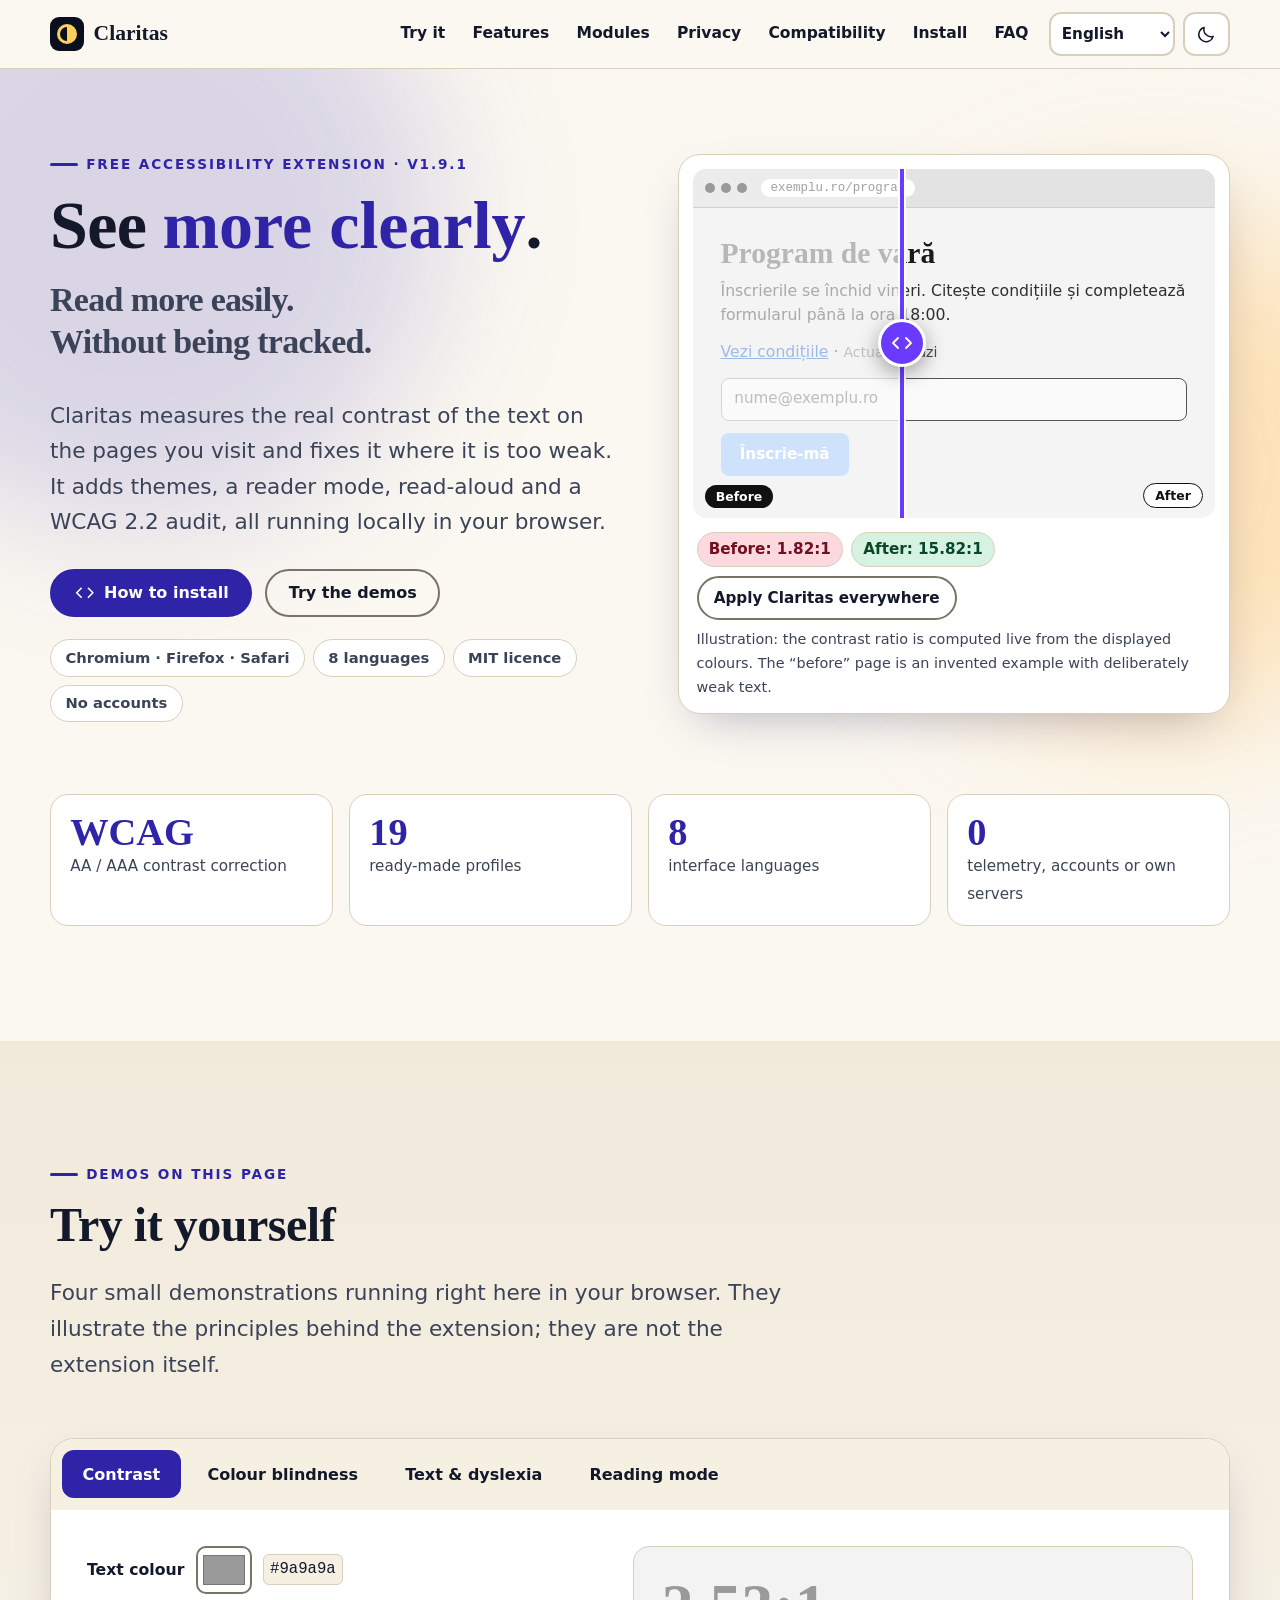
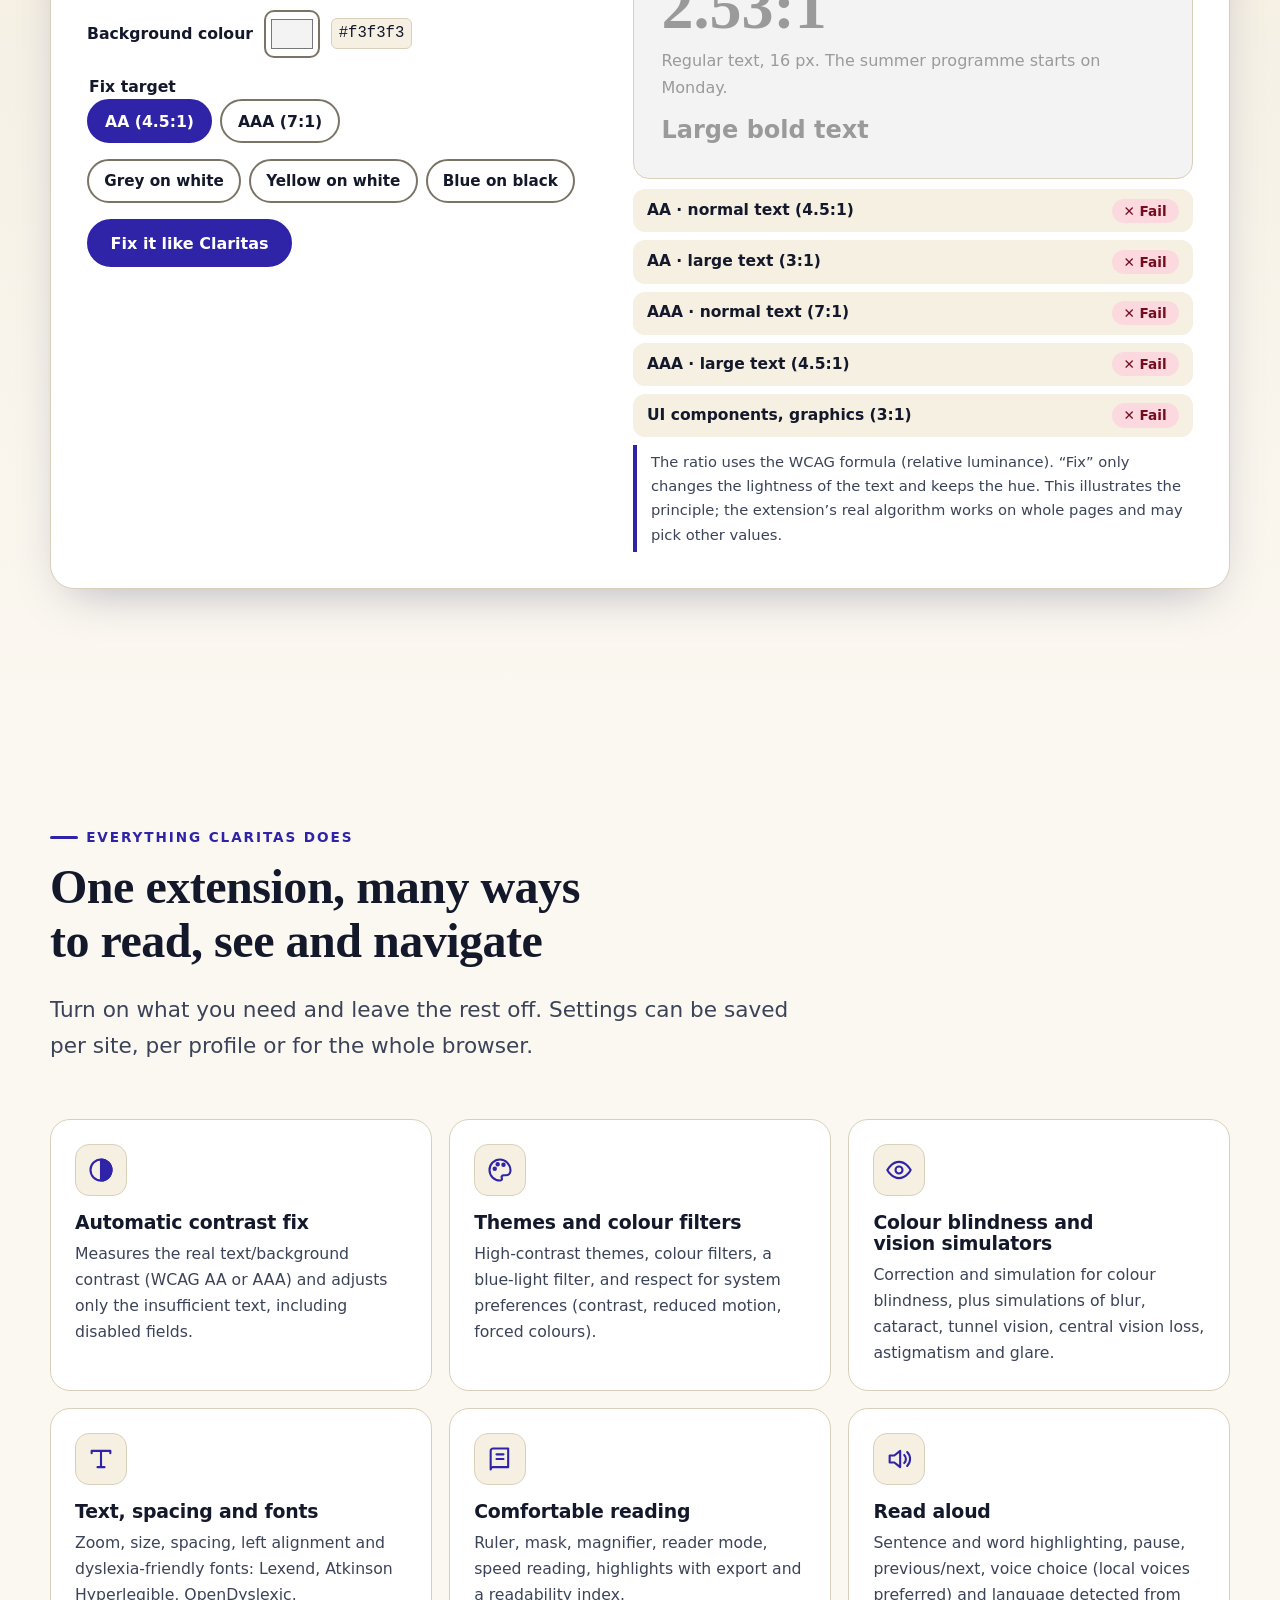
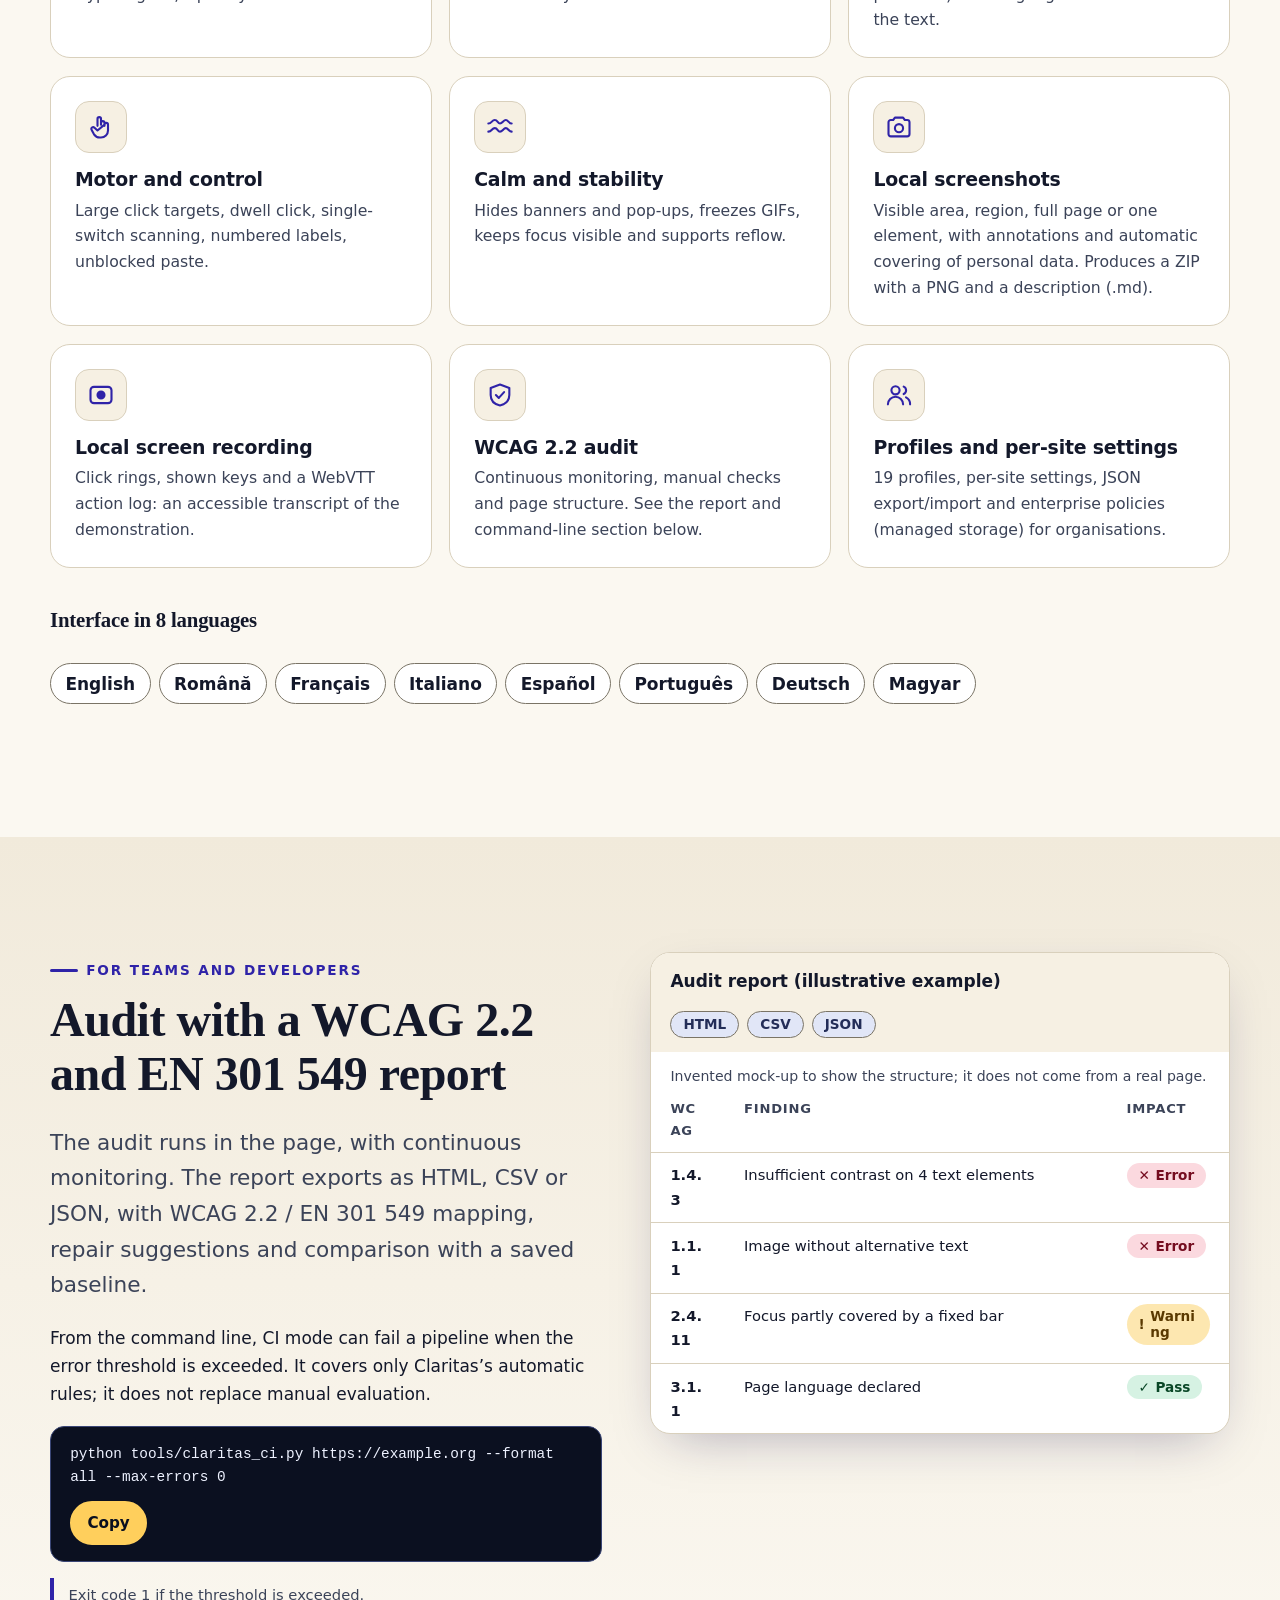
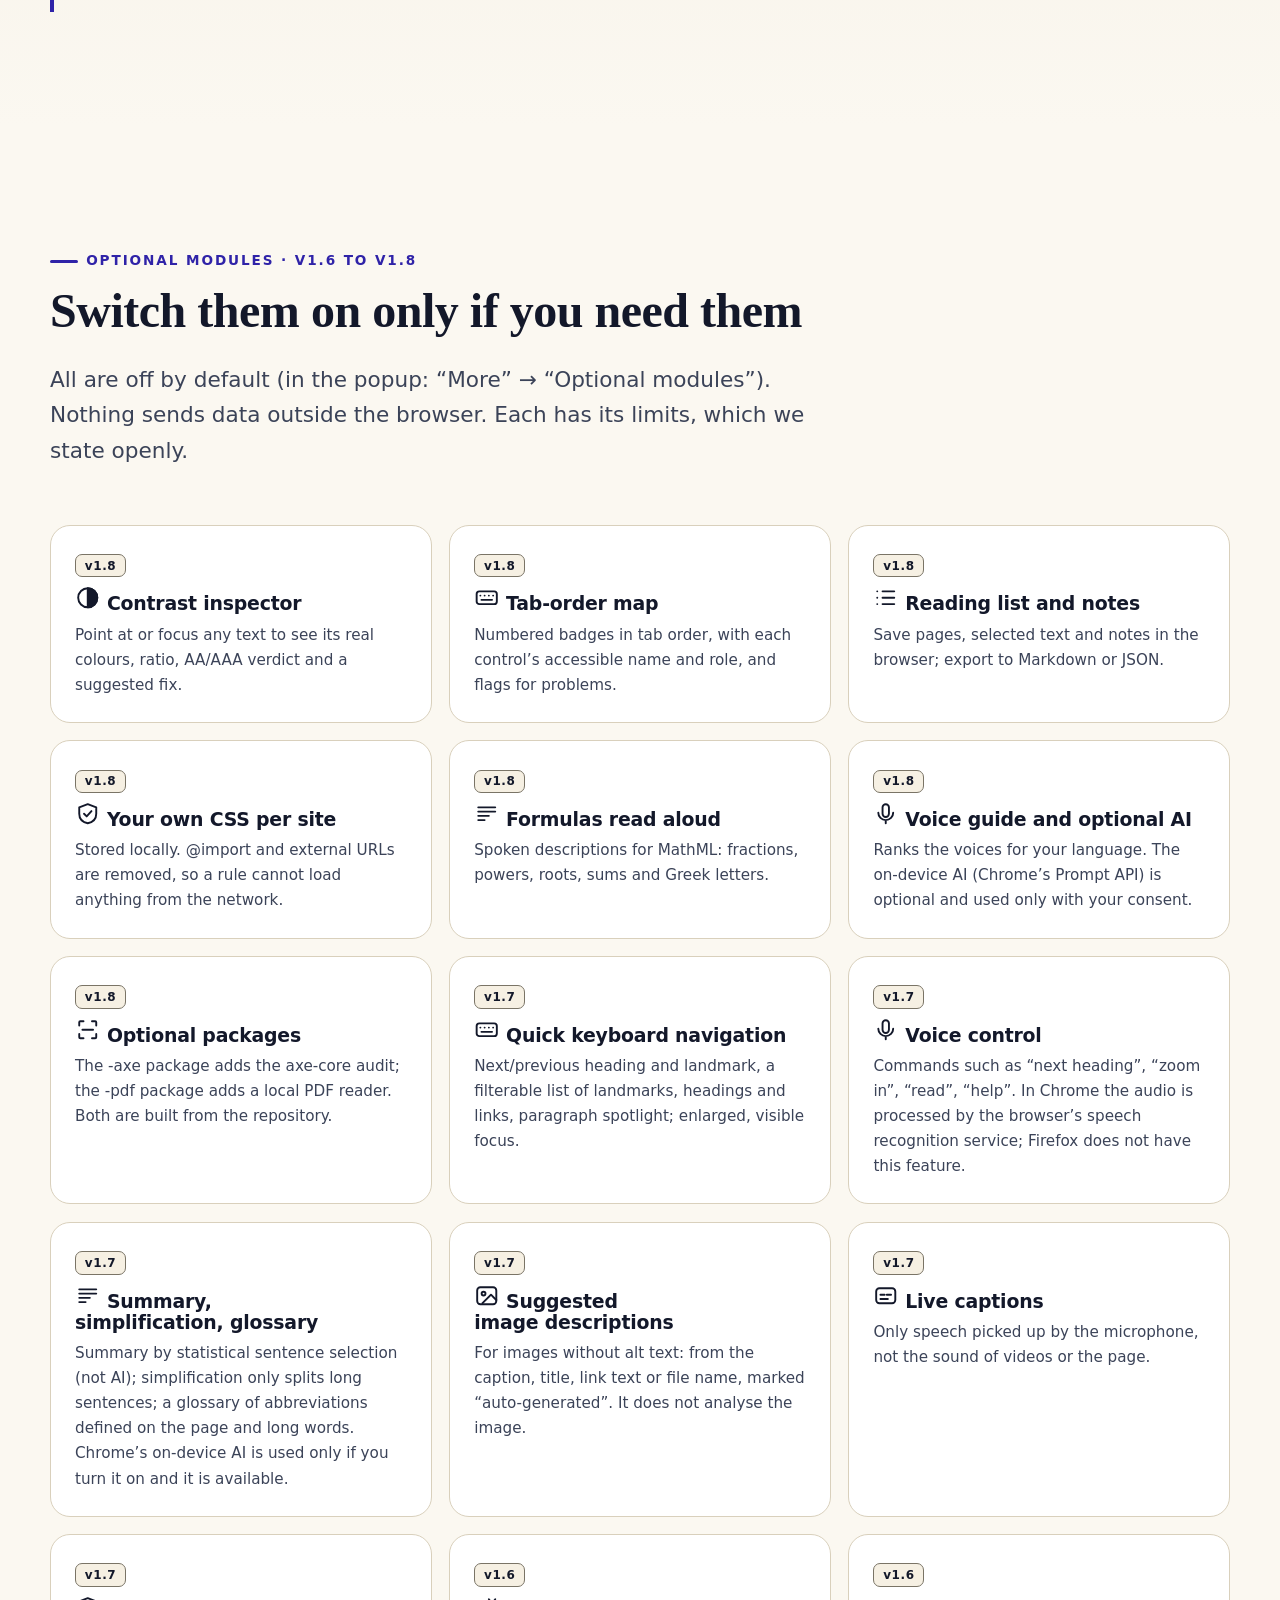
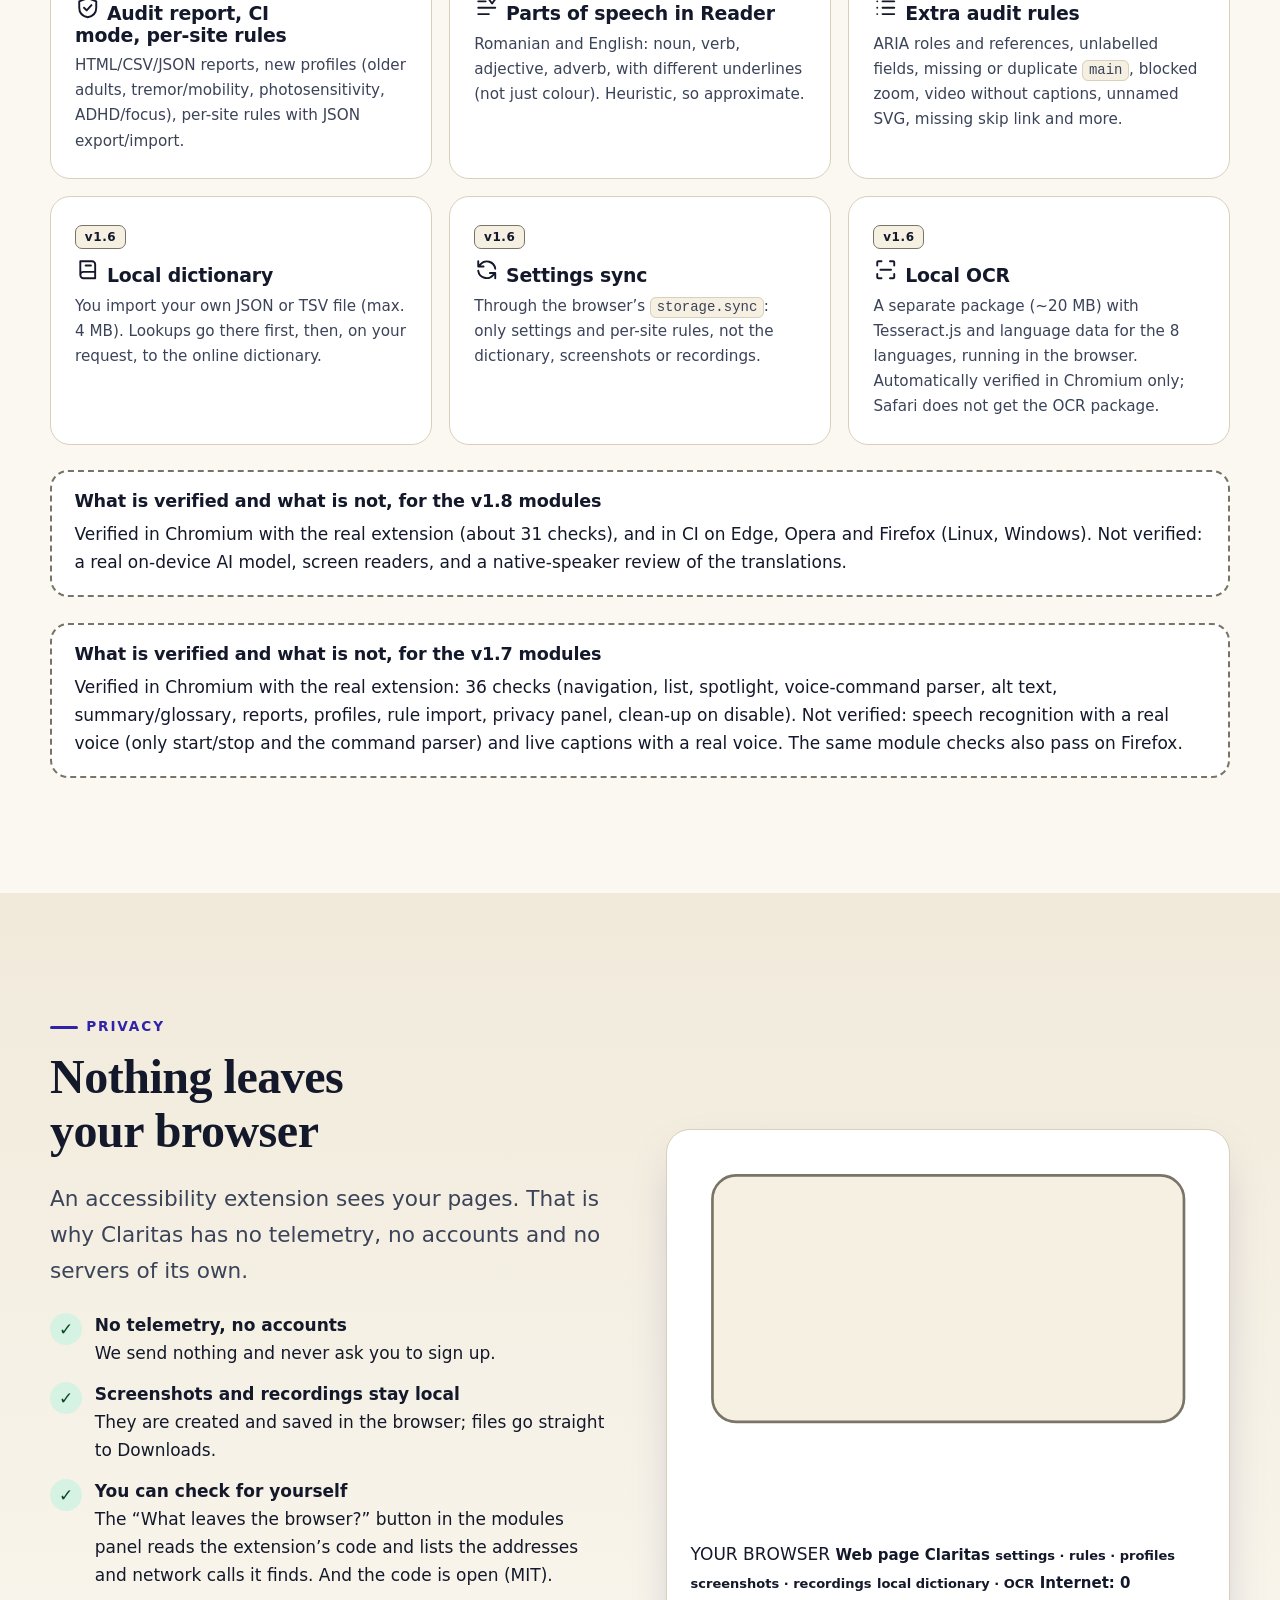
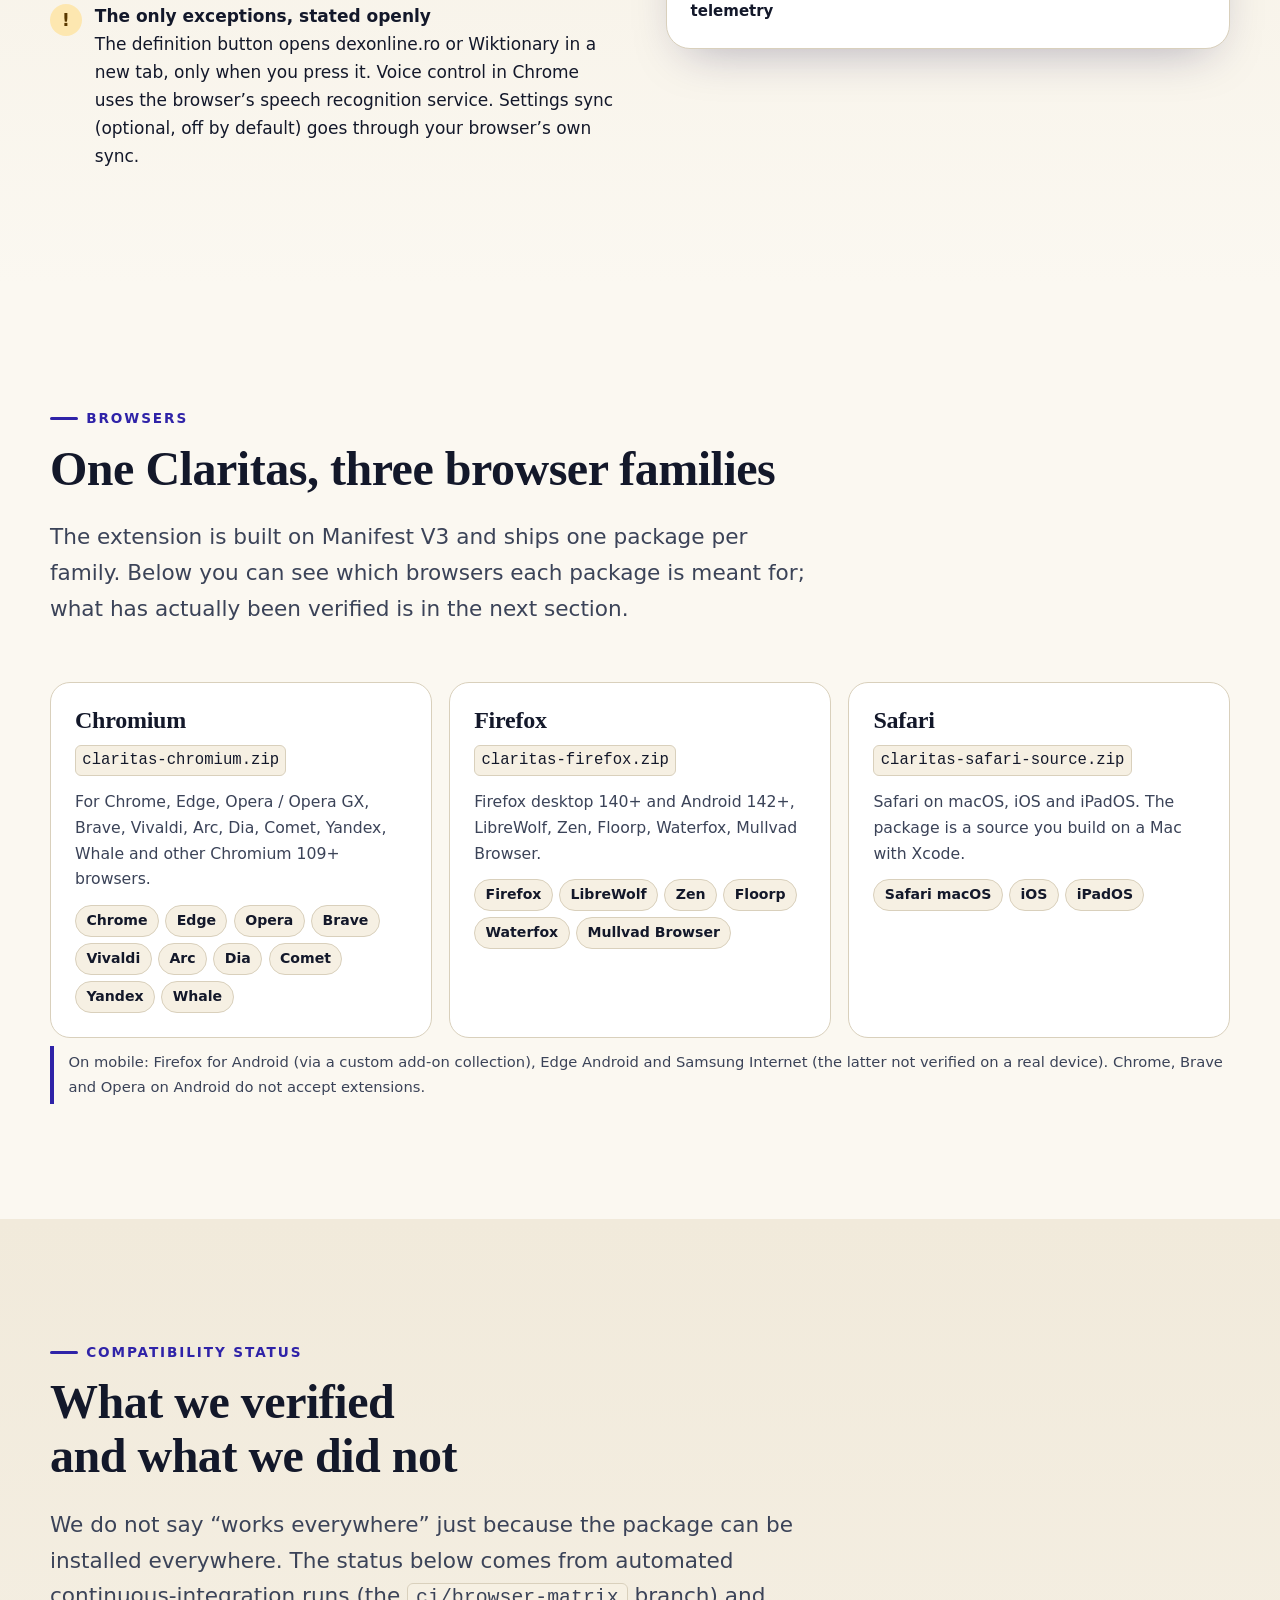
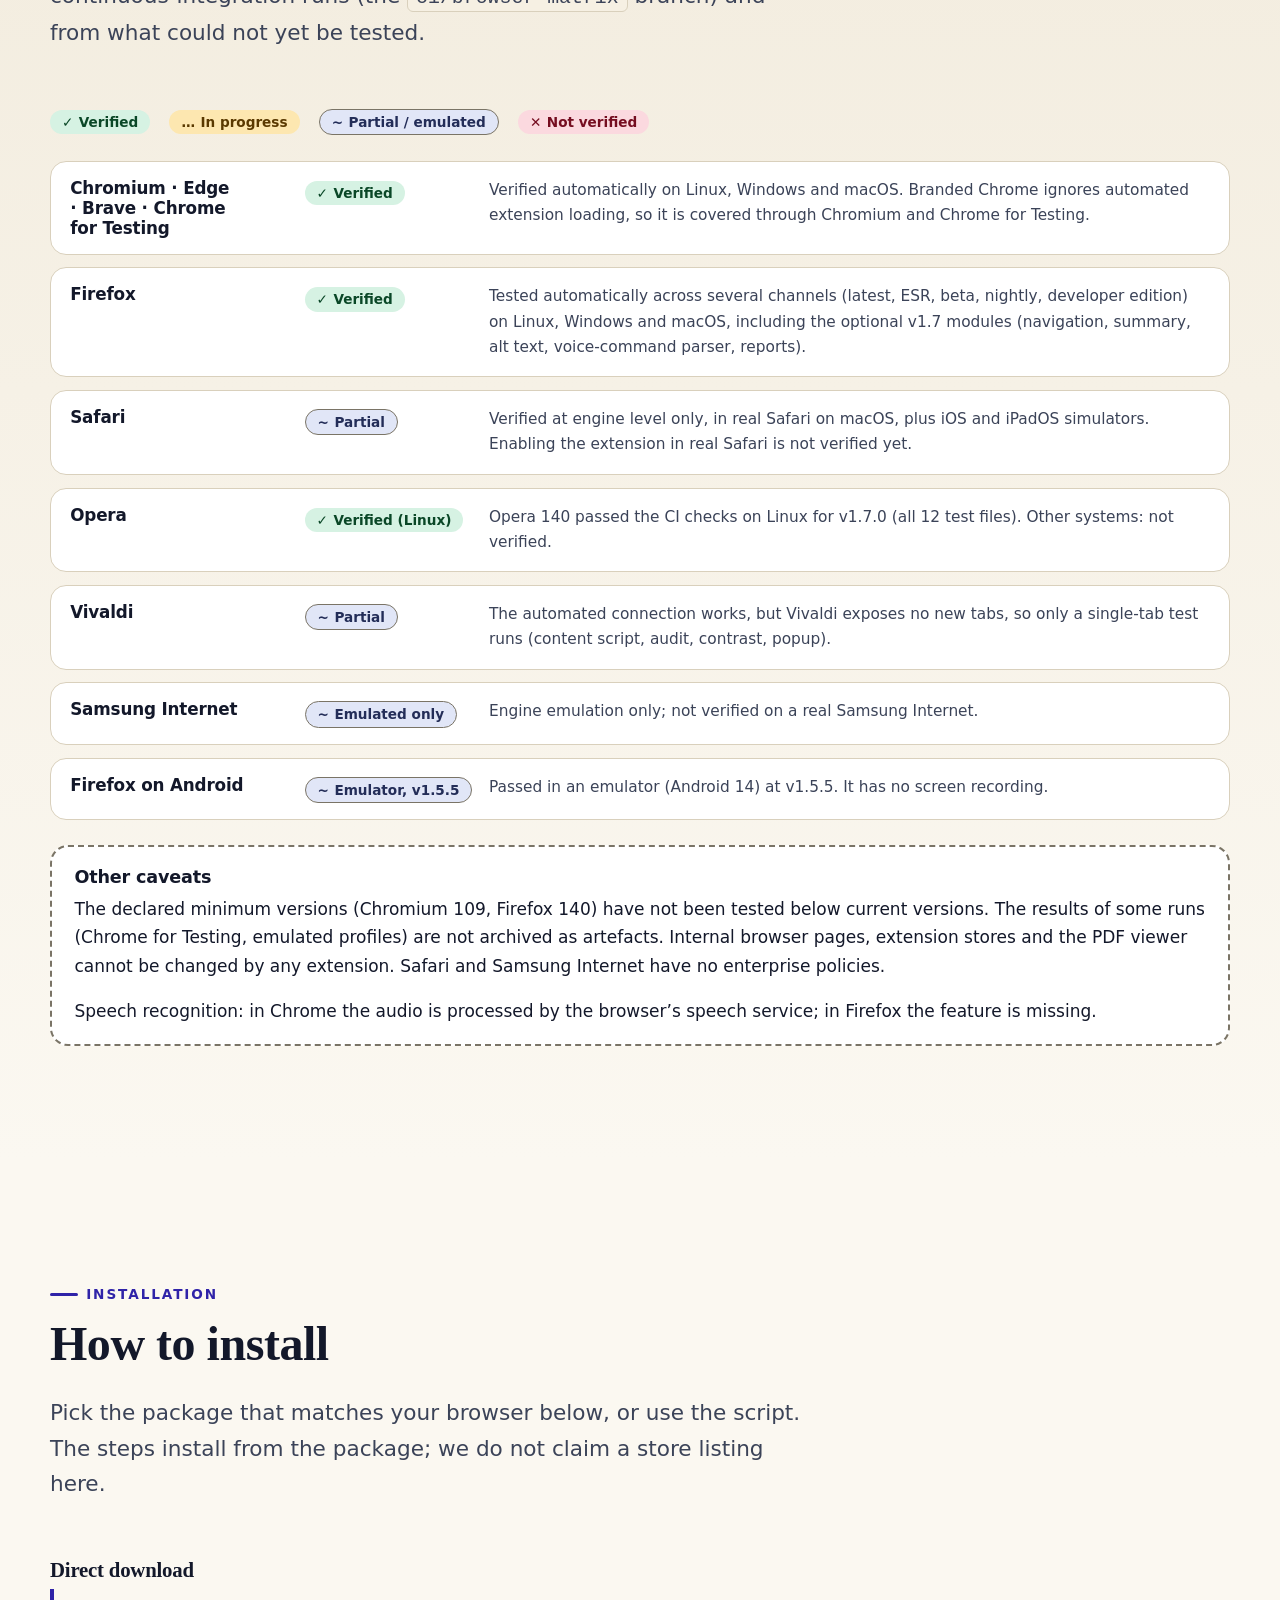
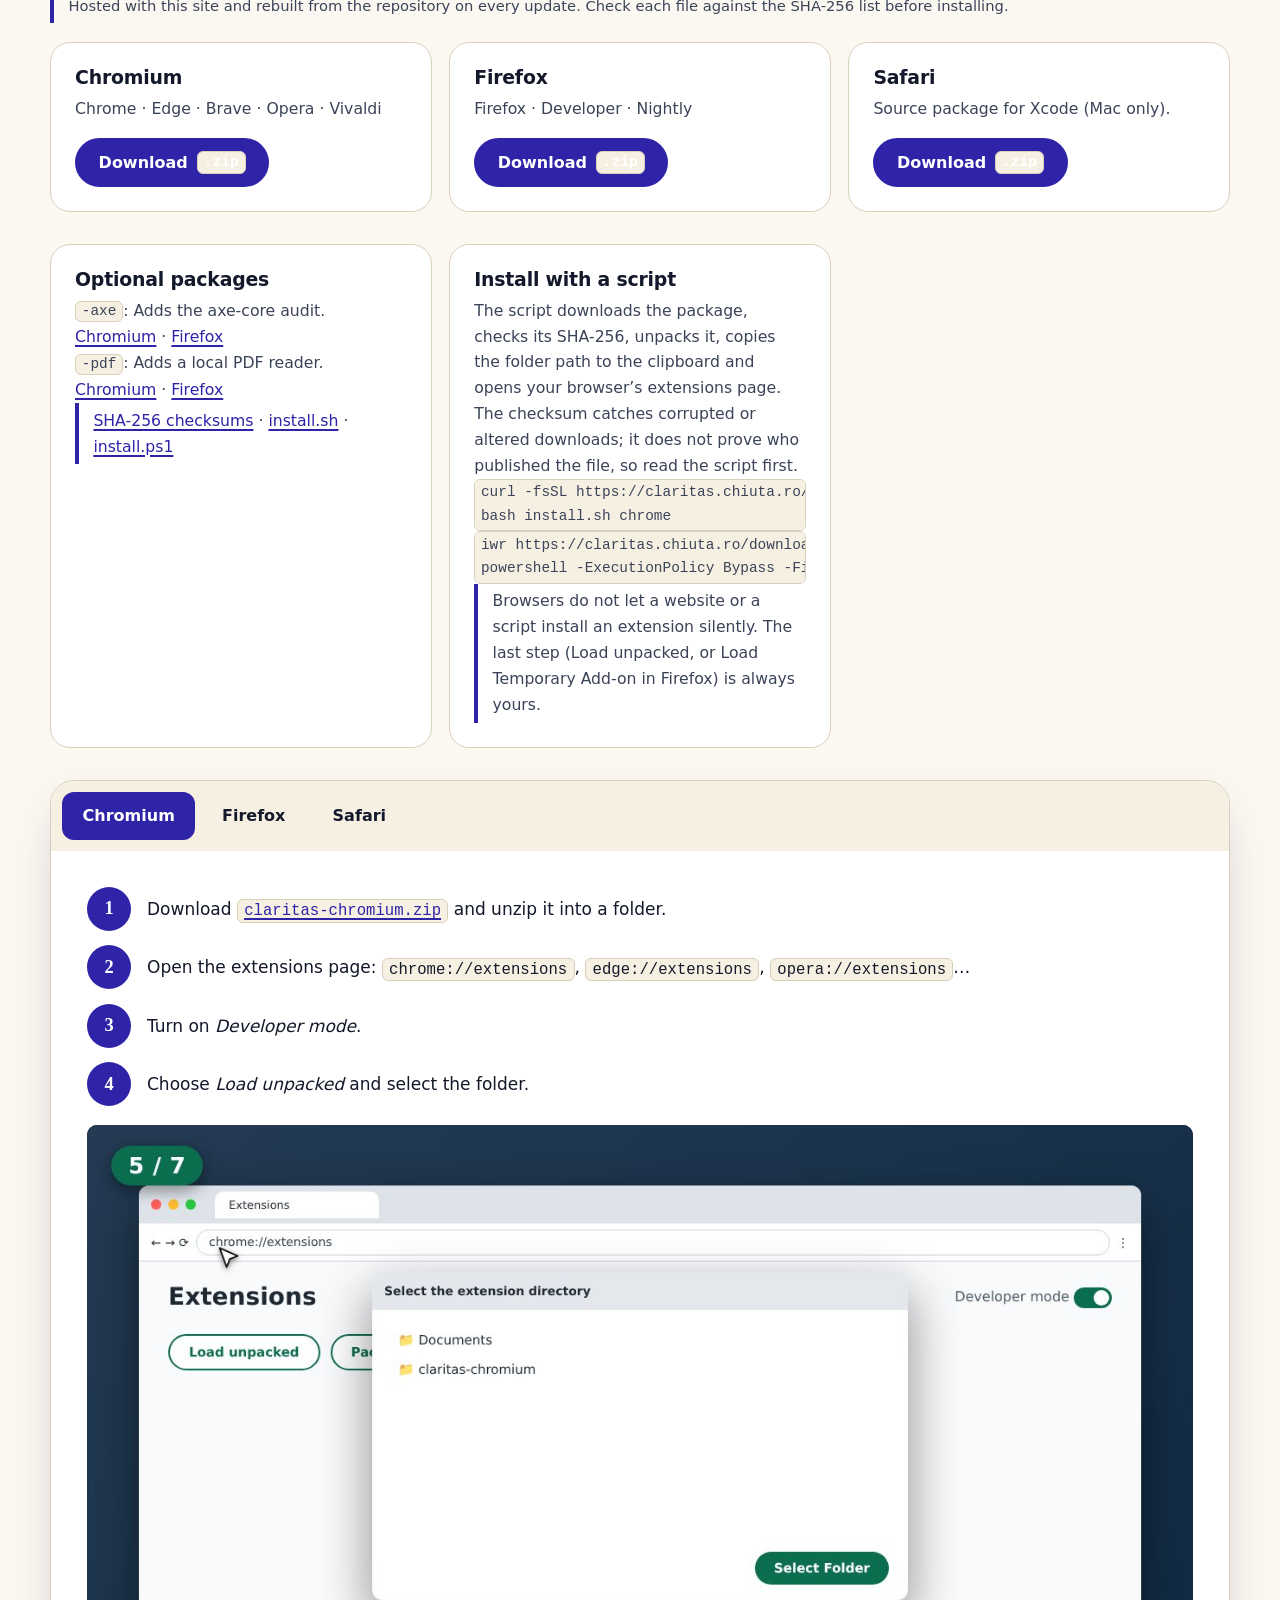
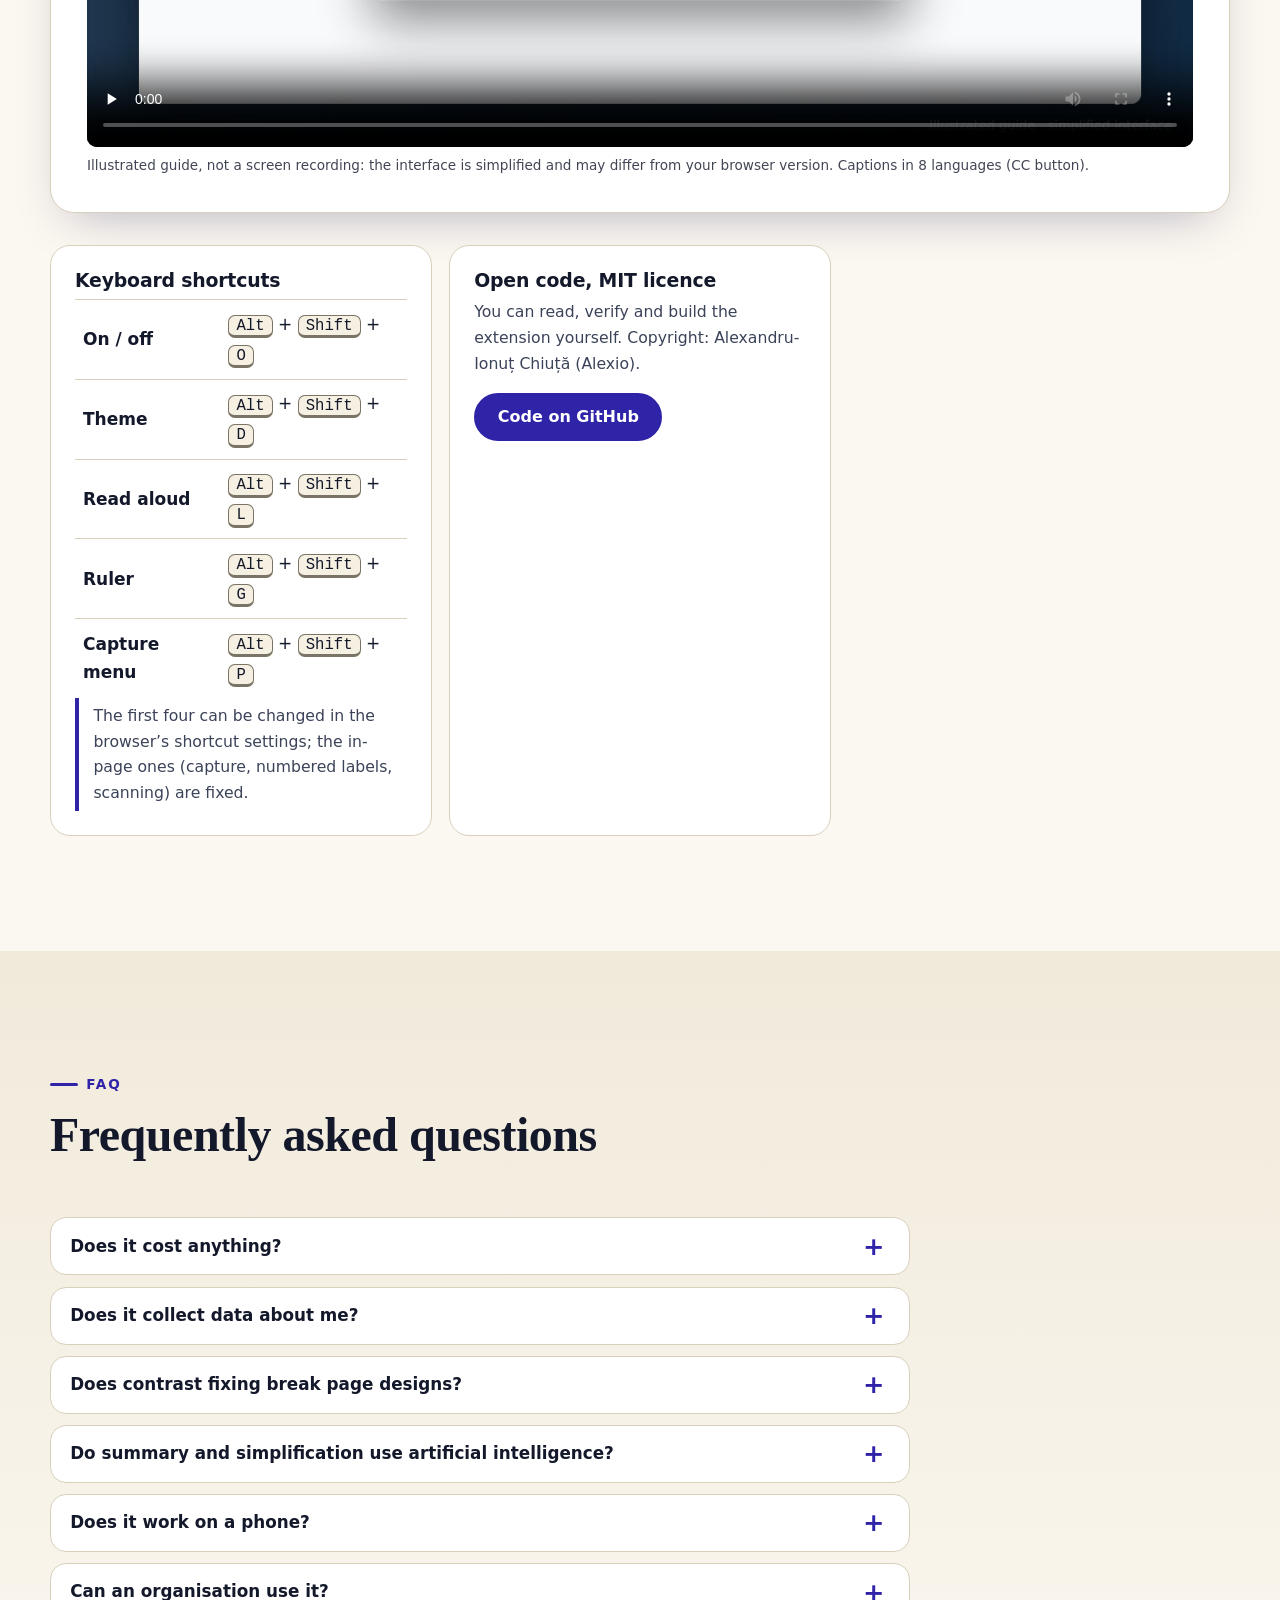
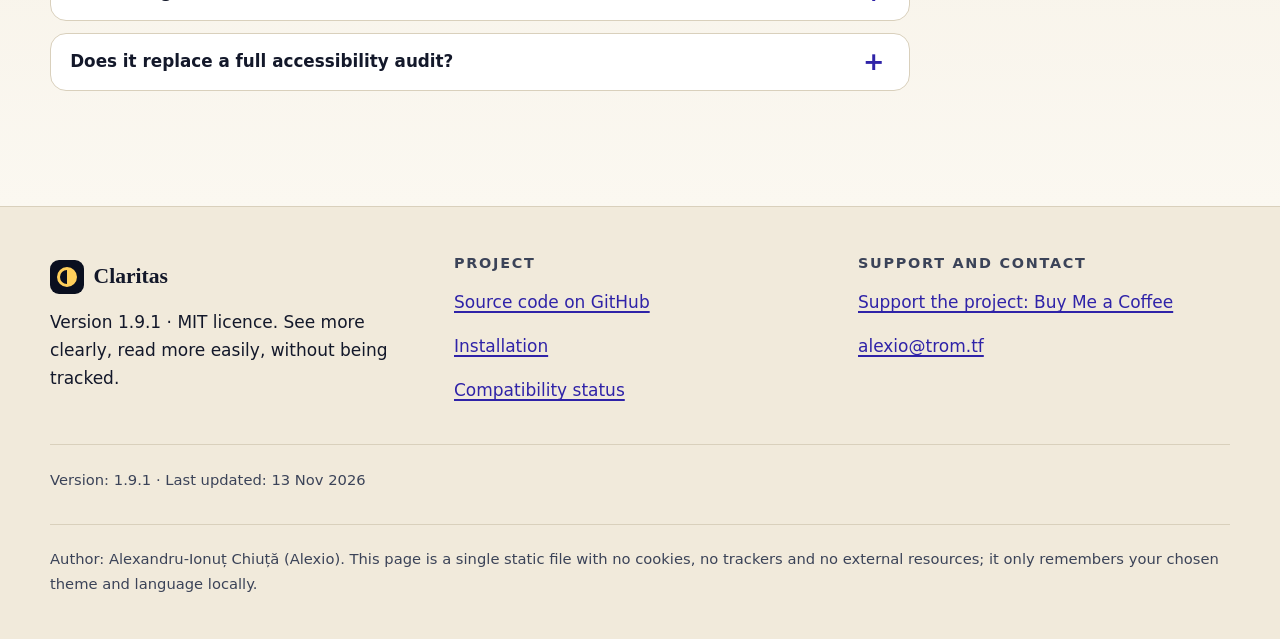
==== index.html @ 75238b96 "site: 63ad33d" ====
<!DOCTYPE html>
<html lang="ro" data-theme="auto">
<head>
<meta charset="utf-8">
<link rel="canonical" href="https://claritas.chiuta.ro/">
<meta http-equiv="Content-Security-Policy" content="default-src 'none'; script-src 'unsafe-inline'; style-src 'unsafe-inline'; img-src 'self' data:; font-src data:; media-src 'self' data: blob:; connect-src 'none'; base-uri 'none'; form-action 'none'">

<meta name="viewport" content="width=device-width, initial-scale=1">
<title>Claritas — extensie de accesibilitate: vezi mai clar, citește mai ușor</title>
<meta name="description" content="Claritas: extensie gratuită de accesibilitate pentru Chromium, Firefox și Safari. Contrast corectat automat, mod cititor, citire cu voce, audit WCAG 2.2. Fără telemetrie.">
<meta name="color-scheme" content="light dark">
<meta name="referrer" content="no-referrer">
<link rel="icon" href="data:image/svg+xml,%3Csvg xmlns='http://www.w3.org/2000/svg' viewBox='0 0 32 32'%3E%3Crect width='32' height='32' rx='8' fill='%230a0f1f'/%3E%3Ccircle cx='16' cy='16' r='8' fill='none' stroke='%23ffcf5c' stroke-width='3'/%3E%3Cpath d='M16 8a8 8 0 0 1 0 16z' fill='%23ffcf5c'/%3E%3C/svg%3E">
<script>
/* tema și limba înainte de afișare, ca să nu pâlpâie */
(function(){var d=document.documentElement;d.classList.add('js');
try{var t=localStorage.getItem('claritas-theme');if(t==='light'||t==='dark')d.setAttribute('data-theme',t);
var l=localStorage.getItem('claritas-lang');if(/^(ro|en|de|es|fr|hu|it|pt)$/.test(l)){d.lang=l;}else if(!l){var n=(navigator.language||'').slice(0,2).toLowerCase();if(/^(en|de|es|fr|hu|it|pt)$/.test(n))d.lang=n;}}catch(e){}})();
</script>
<style>
:root{
  --bg:#fbf8f1;--bg2:#f1eadb;--surface:#ffffff;--surface2:#f6f0e3;--line:#7a7466;--soft-line:#d9d0bc;
  --text:#13182a;--muted:#3b4358;--accent:#2f23a8;--accent-ink:#ffffff;--focus:#2f23a8;
  --ok-bg:#d6f2e3;--ok:#0a4727;--prog-bg:#fde7b0;--prog:#5a3900;--bad-bg:#fbd9df;--bad:#750d20;--emu-bg:#e1e6f7;--emu:#232d58;
  --glow1:rgba(47,35,168,.16);--glow2:rgba(255,170,40,.28);
  --shadow:0 18px 50px -20px rgba(30,24,80,.35);
  --display:ui-serif,"Iowan Old Style","Palatino Linotype",Palatino,"Book Antiqua",Georgia,serif;
  --sans:system-ui,-apple-system,"Segoe UI",Roboto,"Helvetica Neue",Arial,sans-serif;
  --mono:ui-monospace,SFMono-Regular,Menlo,Consolas,monospace;
  color-scheme:light;
}
:root[data-theme="dark"],:root[data-theme="auto"].dark-pref{
  --bg:#0a0f1f;--bg2:#0e1630;--surface:#141d38;--surface2:#1b2648;--line:#6c7aa8;--soft-line:#2c3963;
  --text:#f4f6fc;--muted:#c5cde6;--accent:#ffcf5c;--accent-ink:#0a0f1f;--focus:#ffe08a;
  --ok-bg:#0e2e20;--ok:#a6f5c6;--prog-bg:#33290c;--prog:#ffd981;--bad-bg:#3a1520;--bad:#ffbcc6;--emu-bg:#222a4a;--emu:#d3dbf7;
  --glow1:rgba(120,110,255,.28);--glow2:rgba(255,190,60,.16);
  --shadow:0 18px 50px -20px rgba(0,0,0,.7);
  color-scheme:dark;
}
@media (prefers-color-scheme:dark){
  :root[data-theme="auto"]{
  --bg:#0a0f1f;--bg2:#0e1630;--surface:#141d38;--surface2:#1b2648;--line:#6c7aa8;--soft-line:#2c3963;
  --text:#f4f6fc;--muted:#c5cde6;--accent:#ffcf5c;--accent-ink:#0a0f1f;--focus:#ffe08a;
  --ok-bg:#0e2e20;--ok:#a6f5c6;--prog-bg:#33290c;--prog:#ffd981;--bad-bg:#3a1520;--bad:#ffbcc6;--emu-bg:#222a4a;--emu:#d3dbf7;
  --glow1:rgba(120,110,255,.28);--glow2:rgba(255,190,60,.16);
  --shadow:0 18px 50px -20px rgba(0,0,0,.7);
  color-scheme:dark;}
}
*,*::before,*::after{box-sizing:border-box}
html{scroll-behavior:smooth;scroll-padding-top:84px;-webkit-text-size-adjust:100%}
body{margin:0;background:var(--bg);color:var(--text);font:400 1.0625rem/1.65 var(--sans);overflow-x:hidden}
img,svg{max-width:100%}
h1,h2,h3{font-family:var(--display);line-height:1.12;margin:0 0 .5em;font-weight:700;letter-spacing:-.01em;text-wrap:balance}
h1{font-size:clamp(2.4rem,6vw,4.25rem)}
h2{font-size:clamp(1.9rem,4.6vw,3rem)}
h3{font-size:1.3rem}
p{margin:0 0 1em}
a{color:var(--accent);text-underline-offset:.2em;text-decoration-thickness:2px}
a:hover{text-decoration-thickness:3px}
code,kbd{font-family:var(--mono);font-size:.92em}
code{background:var(--surface2);border:1px solid var(--soft-line);padding:.1em .4em;border-radius:6px;overflow-wrap:anywhere}
kbd{background:var(--surface2);border:1px solid var(--line);border-bottom-width:3px;padding:.05em .45em;border-radius:7px;white-space:nowrap}
:focus-visible{outline:3px solid var(--focus);outline-offset:3px;border-radius:6px}
.sr-only{position:absolute!important;width:1px;height:1px;margin:-1px;padding:0;overflow:hidden;clip:rect(0 0 0 0);white-space:nowrap;border:0}
.skip{position:absolute;left:12px;top:-80px;z-index:200;background:var(--accent);color:var(--accent-ink);padding:12px 18px;border-radius:10px;font-weight:700;text-decoration:none;min-height:44px}
.skip:focus{top:12px}
.wrap{width:min(1180px,100% - 2rem);margin-inline:auto}
section{padding-block:clamp(64px,9vw,120px);position:relative}
.eyebrow{display:inline-flex;align-items:center;gap:.6em;font:700 .85rem/1 var(--sans);letter-spacing:.14em;text-transform:uppercase;color:var(--accent);margin-bottom:1rem}
.eyebrow::before{content:"";width:28px;height:3px;background:currentColor;border-radius:3px}
.lead{font-size:clamp(1.1rem,2.2vw,1.35rem);color:var(--muted);max-width:62ch}
.sec-head{max-width:760px;margin-bottom:clamp(32px,5vw,56px)}
.alt{background:linear-gradient(180deg,var(--bg2),var(--bg))}

/* butoane */
.btn{display:inline-flex;align-items:center;justify-content:center;gap:.55em;min-height:48px;min-width:44px;padding:.7em 1.35em;border-radius:999px;border:2px solid var(--accent);background:var(--accent);color:var(--accent-ink);font:700 1rem/1.2 var(--sans);text-decoration:none;cursor:pointer;transition:transform .2s,box-shadow .2s,background .2s}
.btn:hover{transform:translateY(-2px);box-shadow:0 10px 26px -10px var(--accent)}
.btn.ghost{background:transparent;color:var(--text);border-color:var(--line)}
.btn.ghost:hover{border-color:var(--accent);color:var(--accent);box-shadow:none}
.btn.sm{min-height:44px;padding:.5em 1em;font-size:.95rem}
.btn[aria-pressed="true"]{background:var(--accent);color:var(--accent-ink);border-color:var(--accent)}
.btn.ghost[aria-pressed="true"]{background:var(--accent);color:var(--accent-ink)}
.ic{width:1.35em;height:1.35em;flex:none;stroke:currentColor;fill:none;stroke-width:1.8;stroke-linecap:round;stroke-linejoin:round}

/* antet */
header.top{position:sticky;top:0;z-index:100;background:var(--bg);border-bottom:1px solid var(--soft-line)}
.top .wrap{display:flex;align-items:center;gap:.5rem;min-height:68px}
.brand{display:inline-flex;align-items:center;gap:.6rem;font:700 1.35rem/1 var(--display);color:var(--text);text-decoration:none;min-height:44px;margin-right:auto}
.brand svg{width:34px;height:34px}
nav.main ul{list-style:none;margin:0;padding:0;display:flex;gap:.1rem}
nav.main a{display:inline-flex;align-items:center;min-height:44px;padding:0 .8rem;color:var(--text);text-decoration:none;font-weight:600;font-size:.97rem;border-radius:10px}
nav.main a:hover{background:var(--surface2);color:var(--accent)}
.icon-btn{display:inline-flex;align-items:center;justify-content:center;gap:.4em;min-width:44px;min-height:44px;padding:0 .7rem;border-radius:12px;border:2px solid var(--soft-line);background:var(--surface);color:var(--text);font:700 .95rem/1 var(--sans);cursor:pointer}
.icon-btn:hover{border-color:var(--accent)}
.lang-sel{appearance:auto;padding:0 .4rem;max-width:9.5rem}
.menu-btn{display:none}
@media (max-width:1060px){
  .menu-btn{display:inline-flex}
  .js nav.main{position:absolute;left:0;right:0;top:100%;background:var(--bg);border-bottom:1px solid var(--soft-line);padding:.5rem 1rem 1rem;box-shadow:var(--shadow)}
  .js nav.main[hidden]{display:none}
  nav.main ul{flex-direction:column}
  nav.main a{width:100%;font-size:1.05rem}
}
@media (min-width:1061px){nav.main[hidden]{display:block}}
html:not(.js) nav.main ul{flex-wrap:wrap}

/* hero */
.hero{padding-top:clamp(40px,6vw,88px);overflow:hidden;isolation:isolate}
.hero::before,.hero::after{content:"";position:absolute;z-index:-1;border-radius:50%;filter:blur(70px);pointer-events:none}
.hero::before{width:620px;height:620px;left:-180px;top:-160px;background:var(--glow1);animation:drift 18s ease-in-out infinite alternate}
.hero::after{width:520px;height:520px;right:-140px;top:140px;background:var(--glow2);animation:drift 22s ease-in-out infinite alternate-reverse}
@keyframes drift{to{transform:translate(60px,40px) scale(1.12)}}
.hero-grid{display:grid;gap:clamp(32px,5vw,64px);grid-template-columns:1fr;align-items:center}
@media (min-width:1000px){.hero-grid{grid-template-columns:1.02fr 1fr}}
.hero h1 .focus{display:inline-block;color:var(--accent);animation:focusin 2.2s .3s cubic-bezier(.2,.7,.2,1) both}
@keyframes focusin{from{filter:blur(14px);opacity:.25;letter-spacing:.08em}to{filter:blur(0);opacity:1;letter-spacing:0}}
.hero .sub{display:block;font-size:.5em;font-weight:600;margin-top:.45em;color:var(--muted);line-height:1.25}
.cta{display:flex;flex-wrap:wrap;gap:.8rem;margin:1.8rem 0 1.4rem}
.pills{display:flex;flex-wrap:wrap;gap:.5rem;list-style:none;margin:0;padding:0}
.pills li{background:var(--surface);border:1px solid var(--soft-line);border-radius:999px;padding:.35rem .9rem;font-size:.92rem;font-weight:600;color:var(--muted)}

/* demo înainte/după */
.ba-card{background:var(--surface);border:1px solid var(--soft-line);border-radius:22px;padding:14px;box-shadow:var(--shadow)}
.ba{--p:50%;position:relative;border-radius:14px;overflow:hidden;background:#f4f4f4;touch-action:pan-y;user-select:none;-webkit-user-select:none}
.mock{--m-bg:#f4f4f4;--m-h:#1a1a1a;--m-p:#2f2f2f;--m-a:#0b3d91;--m-mut:#4a4a4a;--m-btn:#0b3d91;--m-btnt:#ffffff;--m-fld:#2b2b2b;--m-fldb:#555;
  background:var(--m-bg);color:var(--m-p);font:400 1rem/1.55 var(--sans);color-scheme:light}
.mock.bad{--m-h:#b7b7b7;--m-p:#a9a9a9;--m-a:#9dbbe6;--m-mut:#c2c2c2;--m-btn:#cfe2fb;--m-btnt:#ffffff;--m-fld:#bdbdbd;--m-fldb:#d4d4d4}
.mock-bar{display:flex;align-items:center;gap:6px;padding:10px 12px;background:#e3e3e3;border-bottom:1px solid #cfcfcf}
.mock-bar i{width:10px;height:10px;border-radius:50%;background:#9a9a9a;display:block}
.mock-url{margin-left:8px;font:.78rem var(--mono);color:#444;background:#fff;border-radius:99px;padding:2px 10px}
.mock.bad .mock-bar{background:#ececec}.mock.bad .mock-url{color:#a0a0a0}
.mock-body{padding:clamp(16px,3vw,28px);min-height:310px}
.m-h{font:700 clamp(1.4rem,3vw,1.85rem)/1.2 var(--display);color:var(--m-h);margin:0 0 .5rem}
.m-p{color:var(--m-p);margin:0 0 .8rem;font-size:.98rem}
.m-a{color:var(--m-a);text-decoration:underline}
.m-mut{color:var(--m-mut);font-size:.88rem}
.m-fld{display:block;border:1.5px solid var(--m-fldb);border-radius:8px;padding:.55rem .8rem;color:var(--m-fld);font-size:.95rem;margin:.8rem 0;background:#fafafa}
.m-btn{display:inline-block;background:var(--m-btn);color:var(--m-btnt);border-radius:8px;padding:.6rem 1.2rem;font-weight:700;font-size:.95rem}
.layer-bad .mock{height:100%}
.layer-bad{position:absolute;inset:0;clip-path:inset(0 calc(100% - var(--p)) 0 0)}
.ba-chip{position:absolute;bottom:10px;z-index:3;padding:.25rem .7rem;border-radius:99px;font:700 .78rem var(--sans);background:#111;color:#fff;pointer-events:none}
.ba-chip.l{left:12px}.ba-chip.r{right:12px;background:#fff;color:#111;border:1px solid #111}
.ba-line{position:absolute;top:0;bottom:0;left:var(--p);width:4px;margin-left:-2px;background:#6a3bff;z-index:4;pointer-events:none;box-shadow:0 0 0 2px #fff}
.ba-handle{position:absolute;top:50%;left:var(--p);width:48px;height:48px;margin:-24px 0 0 -24px;border-radius:50%;background:#6a3bff;color:#fff;border:3px solid #fff;display:grid;place-items:center;z-index:5;pointer-events:none;box-shadow:0 6px 20px rgba(0,0,0,.35)}
.ba-handle svg{width:24px;height:24px}
.ba input[type=range]{position:absolute;inset:0;width:100%;height:100%;margin:0;opacity:0;z-index:6;cursor:ew-resize;touch-action:pan-y}
.ba:has(input:focus-visible){outline:3px solid var(--focus);outline-offset:4px}
.ba:has(input:focus-visible) .ba-handle{box-shadow:0 0 0 4px #fff,0 0 0 8px #6a3bff}
.ba-meta{display:flex;flex-wrap:wrap;gap:.6rem;align-items:center;justify-content:space-between;margin:14px 4px 4px}
.ratio-pair{display:flex;gap:.5rem;flex-wrap:wrap;font-weight:700;font-size:.95rem}
.ratio-pair span{padding:.25rem .7rem;border-radius:99px;border:1px solid var(--soft-line)}
.ratio-pair .r-bad{background:var(--bad-bg);color:var(--bad)}
.ratio-pair .r-ok{background:var(--ok-bg);color:var(--ok)}
.ba-hint{font-size:.9rem;color:var(--muted);margin:8px 4px 0}

/* statistici */
.stats{display:grid;grid-template-columns:repeat(auto-fit,minmax(150px,1fr));gap:1rem;margin-top:clamp(40px,6vw,72px)}
.stat{background:var(--surface);border:1px solid var(--soft-line);border-radius:18px;padding:1.1rem 1.2rem}
.stat b{display:block;font:700 2.4rem/1 var(--display);color:var(--accent)}
.stat span{color:var(--muted);font-size:.95rem}

/* reveal */
.js .rv{opacity:0;transform:translateY(26px);transition:opacity .7s cubic-bezier(.2,.7,.2,1),transform .7s cubic-bezier(.2,.7,.2,1);transition-delay:var(--d,0s)}
.js .rv.in{opacity:1;transform:none}

/* laborator */
.lab{background:var(--surface);border:1px solid var(--soft-line);border-radius:24px;box-shadow:var(--shadow);overflow:hidden}
[role=tablist]{display:flex;flex-wrap:wrap;gap:.4rem;padding:.7rem;background:var(--surface2)}
[role=tab]{flex:0 0 auto;min-height:48px;padding:.55rem 1.15rem;border-radius:12px;border:2px solid transparent;background:transparent;color:var(--text);font:700 1rem/1.2 var(--sans);cursor:pointer;display:inline-flex;align-items:center;gap:.5em}
[role=tab]:hover{border-color:var(--line)}
[role=tab][aria-selected=true]{background:var(--accent);color:var(--accent-ink);border-color:var(--accent)}
[role=tabpanel]{padding:clamp(18px,3.5vw,36px)}
[role=tabpanel][hidden]{display:none}
.panel-grid{display:grid;gap:clamp(20px,3vw,36px);grid-template-columns:1fr}
@media (min-width:900px){.panel-grid{grid-template-columns:minmax(0,1fr) minmax(0,1.1fr)}}
.ctl{display:grid;gap:1rem;align-content:start;min-width:0}
.panel-grid>*{min-width:0}
.ctl input,.ctl select{max-width:100%}
.ctl label,.ctl legend{font-weight:700;font-size:.98rem}
fieldset{border:0;padding:0;margin:0;min-width:0}
.row{display:flex;flex-wrap:wrap;gap:.7rem;align-items:center}
input[type=color]{width:56px;height:48px;min-width:44px;padding:3px;border-radius:10px;border:2px solid var(--line);background:var(--surface);cursor:pointer}
input[type=range]{width:100%;min-height:44px;accent-color:var(--accent);cursor:pointer;margin:0}
select{min-height:48px;padding:.4rem .8rem;border-radius:10px;border:2px solid var(--line);background:var(--surface);color:var(--text);font:600 1rem var(--sans);max-width:100%}
.check{display:flex;align-items:center;gap:.7rem;min-height:44px;font-weight:600;cursor:pointer}
.check input{width:24px;height:24px;accent-color:var(--accent);flex:none;margin:0}
.chips{display:flex;flex-wrap:wrap;gap:.5rem}
.seg{display:flex;flex-wrap:wrap;gap:.5rem}
.seg label{position:relative;display:inline-flex;align-items:center;min-height:44px;padding:.4rem 1rem;border:2px solid var(--line);border-radius:999px;font-weight:600;cursor:pointer;background:var(--surface)}
.seg input{position:absolute;opacity:0;inset:-2px;width:calc(100% + 4px);height:calc(100% + 4px);margin:0;cursor:pointer}
.seg label:has(input:checked){background:var(--accent);color:var(--accent-ink);border-color:var(--accent)}
.seg label:has(input:focus-visible){outline:3px solid var(--focus);outline-offset:3px}
.preview{border-radius:16px;border:1px solid var(--soft-line);padding:clamp(16px,3vw,28px);min-height:190px;display:flex;flex-direction:column;justify-content:center;gap:.6rem}
.big-ratio{font:700 clamp(2.6rem,7vw,4rem)/1 var(--display)}
.results{list-style:none;margin:0;padding:0;display:grid;gap:.5rem}
.results li{display:flex;flex-wrap:wrap;justify-content:space-between;align-items:center;gap:.3rem .8rem;min-width:0;overflow-wrap:anywhere;padding:.55rem .9rem;border-radius:12px;background:var(--surface2);font-weight:600;font-size:.97rem}
.badge{display:inline-flex;align-items:center;gap:.4em;padding:.25rem .75rem;border-radius:99px;font:700 .85rem/1.2 var(--sans);white-space:nowrap}
.b-ok{background:var(--ok-bg);color:var(--ok)}
.b-bad{background:var(--bad-bg);color:var(--bad)}
.b-prog{background:var(--prog-bg);color:var(--prog)}
.b-emu{background:var(--emu-bg);color:var(--emu);border:1px solid var(--line)}
.note:empty{display:none}
.note{font-size:.92rem;color:var(--muted);border-left:4px solid var(--accent);padding:.3rem 0 .3rem .9rem;margin:.5rem 0 0}
.cb-stage{border-radius:16px;overflow:hidden;border:1px solid var(--soft-line);background:#fff;color:#14151a;padding:clamp(14px,3vw,24px);color-scheme:light}
.cb-stage .ttl{margin:0 0 .6rem;font:700 1.05rem var(--sans)}
.cb-bars{display:flex;align-items:flex-end;gap:10px;height:130px;margin-bottom:1rem}
.cb-bars i{flex:1;border-radius:8px 8px 0 0;display:block}
.cb-status{display:flex;flex-wrap:wrap;gap:.5rem;margin-bottom:.8rem}
.cb-status span{padding:.3rem .8rem;border-radius:99px;font-weight:700;color:#fff;font-size:.9rem}
.cb-dots{display:flex;gap:.6rem;align-items:center;font-size:.9rem}
.cb-dots i{width:26px;height:26px;border-radius:50%;display:block}
.sample{border-radius:16px;border:1px solid var(--soft-line);padding:clamp(16px,3vw,28px);background:var(--surface2)}
.sample p{margin:0 0 1em;max-width:none}
.rd-box{position:relative;overflow:hidden;border-radius:16px;border:1px solid var(--soft-line);background:var(--surface2);padding:clamp(16px,3vw,28px);cursor:text}
.rd-box:focus-visible{outline-offset:2px}
.rd-box p{position:relative;margin:0 0 1em;font-size:1.12rem;line-height:1.75}
.rd-box.rsvp-on p{display:none}
.rd-box b.bn{font-weight:800}
.rd-band{position:absolute;left:0;right:0;height:2.1em;top:0;pointer-events:none;border-top:3px solid var(--accent);border-bottom:3px solid var(--accent);background:color-mix(in srgb,var(--accent) 12%,transparent);display:none;z-index:2;transition:top .08s linear}
.rd-box.ruler .rd-band{display:block}
.rd-box.mask .rd-band{display:block;box-shadow:0 0 0 2000px rgba(8,10,20,.68);background:transparent;border-color:transparent}
.rsvp{display:none;min-height:150px;place-items:center;font:700 clamp(2rem,7vw,3.4rem)/1.1 var(--display);text-align:center;padding:1rem;overflow-wrap:anywhere}
.rd-box.rsvp-on .rsvp{display:grid}
.rsvp em{font-style:normal;color:var(--accent)}
.spacer{height:10px}

/* funcții */
.grid{display:grid;gap:1.1rem;grid-template-columns:repeat(auto-fill,minmax(min(100%,290px),1fr))}
.card{background:var(--surface);border:1px solid var(--soft-line);border-radius:20px;padding:1.5rem;position:relative;transition:transform .25s,border-color .25s,box-shadow .25s}
.card:hover{transform:translateY(-4px);border-color:var(--accent);box-shadow:var(--shadow)}
.card .ico{width:52px;height:52px;border-radius:14px;display:grid;place-items:center;background:var(--surface2);color:var(--accent);margin-bottom:1rem;border:1px solid var(--soft-line)}
.card .ico svg{width:28px;height:28px;stroke:currentColor;fill:none;stroke-width:1.8;stroke-linecap:round;stroke-linejoin:round}
.card h3{font-size:1.18rem;font-family:var(--sans);font-weight:700;margin-bottom:.4em}
.card p{margin:0;color:var(--muted);font-size:.98rem}
.tag{display:inline-block;font:700 .75rem/1 var(--sans);letter-spacing:.05em;padding:.3rem .55rem;border-radius:7px;background:var(--surface2);border:1px solid var(--line);color:var(--text);margin-bottom:.7rem}
.langs{display:flex;flex-wrap:wrap;gap:.5rem;margin-top:2rem;list-style:none;padding:0}
.langs li{padding:.35rem .9rem;border:1px solid var(--line);border-radius:99px;font-weight:600;background:var(--surface)}

/* confidențialitate */
.priv-grid{display:grid;gap:clamp(24px,4vw,56px);grid-template-columns:1fr;align-items:center}
@media (min-width:960px){.priv-grid{grid-template-columns:1fr 1fr}}
.priv-art{background:var(--surface);border:1px solid var(--soft-line);border-radius:24px;padding:1.5rem;box-shadow:var(--shadow)}
.priv-art svg{width:100%;height:auto;display:block}
.priv-art .pa-line{stroke:var(--line)}
.priv-art .pa-fill{fill:var(--surface2)}
.priv-art .pa-acc{stroke:var(--accent);fill:none}
.priv-art .pa-txt{fill:var(--text);font:700 15px var(--sans)}
.priv-art .pa-mut{fill:var(--muted);font:600 13px var(--sans)}
.pa-dash{stroke-dasharray:6 6;animation:dash 1.2s linear infinite}
@keyframes dash{to{stroke-dashoffset:-12}}
.checks{list-style:none;padding:0;margin:1.4rem 0 0;display:grid;gap:.8rem}
.checks li{display:grid;grid-template-columns:32px 1fr;gap:.8rem;align-items:start}
.checks .tick{width:32px;height:32px;border-radius:50%;background:var(--ok-bg);color:var(--ok);display:grid;place-items:center;font-weight:800;margin-top:2px}
.checks .tick.warn{background:var(--prog-bg);color:var(--prog)}
.checks b{display:block}

/* browsere */
.fam{display:grid;gap:1.1rem;grid-template-columns:repeat(auto-fit,minmax(min(100%,300px),1fr))}
.fam .card h3{font-family:var(--display);font-size:1.5rem}
.fam code.pkg{display:inline-block;margin-bottom:.8rem}
.names{display:flex;flex-wrap:wrap;gap:.4rem;list-style:none;padding:0;margin:.8rem 0 0}
.names li{font-size:.88rem;font-weight:600;padding:.2rem .65rem;border-radius:99px;background:var(--surface2);border:1px solid var(--soft-line)}
.legend{display:flex;flex-wrap:wrap;gap:.6rem 1.2rem;align-items:center;margin-bottom:1.6rem;padding:0;list-style:none}
.compat{list-style:none;margin:0;padding:0;display:grid;gap:.8rem}
.compat li{display:grid;grid-template-columns:1fr;gap:.5rem .9rem;background:var(--surface);border:1px solid var(--soft-line);border-radius:16px;padding:1rem 1.2rem}
@media (min-width:760px){.compat li{grid-template-columns:220px 170px 1fr;align-items:start}}
.compat h3{font:700 1.05rem var(--sans);margin:0}
.compat p{margin:0;color:var(--muted);font-size:.96rem}
.callout{margin-top:1.6rem;background:var(--surface);border:2px dashed var(--line);border-radius:18px;padding:1.2rem 1.4rem}
.callout h3{font:700 1.1rem var(--sans)}
.callout p:last-child{margin:0}

/* module */
.mod .tag{margin-bottom:.5rem}
.mod p{font-size:.95rem}

/* audit */
.audit-grid{display:grid;gap:clamp(24px,4vw,48px);grid-template-columns:1fr}
@media (min-width:960px){.audit-grid{grid-template-columns:1fr 1.05fr}}
.report{align-self:start;background:var(--surface);border:1px solid var(--soft-line);border-radius:20px;overflow:hidden;box-shadow:var(--shadow)}
.report .rh{display:flex;justify-content:space-between;align-items:center;gap:1rem;padding:.9rem 1.2rem;background:var(--surface2);font-weight:700;flex-wrap:wrap}
.report table{width:100%;border-collapse:collapse;font-size:.92rem}
.report caption{text-align:left;padding:.8rem 1.2rem 0;color:var(--muted);font-size:.88rem}
.report th,.report td{text-align:left;padding:.65rem 1.2rem;border-top:1px solid var(--soft-line);vertical-align:top}
.report th{font-weight:700}
.report table{table-layout:fixed}
.report th:first-child{width:4.6rem}.report th:last-child,.report td:last-child{width:7.6rem}
.report td,.report th{overflow-wrap:anywhere}
.report .badge{white-space:normal}
@media (max-width:480px){.report th,.report td{padding:.55rem .6rem}.report caption{padding:.8rem .6rem 0}.report .rh{padding:.8rem .6rem}}
.report thead th{border-top:0;color:var(--muted);font-size:.82rem;text-transform:uppercase;letter-spacing:.06em}
.codeblock{position:relative;background:#0b1020;color:#eef2ff;border-radius:14px;padding:1rem 1rem 1rem 1.2rem;font:.9rem/1.6 var(--mono);overflow-x:auto;margin:1rem 0;border:1px solid #3a4676;color-scheme:dark}
.codeblock pre{margin:0;white-space:pre-wrap;overflow-wrap:anywhere}
.codeblock .btn{margin-top:.8rem;background:#ffcf5c;color:#0a0f1f;border-color:#ffcf5c}

/* instalare */
.steps{counter-reset:s;list-style:none;margin:0;padding:0;display:grid;gap:.9rem}
.steps li{counter-increment:s;display:grid;grid-template-columns:44px 1fr;gap:1rem;align-items:start}
.steps li::before{content:counter(s);width:44px;height:44px;border-radius:50%;background:var(--accent);color:var(--accent-ink);display:grid;place-items:center;font:700 1.15rem var(--display)}
.steps li>div{padding-top:.5rem}
.kbd-table{width:100%;border-collapse:collapse}
.kbd-table caption{text-align:left;font-weight:700;padding-bottom:.6rem}
.kbd-table th,.kbd-table td{text-align:left;padding:.6rem .5rem;border-top:1px solid var(--soft-line)}
.kbd-table th{font-weight:600}

/* faq */
.faq{display:grid;gap:.7rem;max-width:860px}
details{background:var(--surface);border:1px solid var(--soft-line);border-radius:16px}
details[open]{border-color:var(--accent)}
summary{display:flex;align-items:center;justify-content:space-between;gap:1rem;min-height:56px;padding:.7rem 1.2rem;cursor:pointer;font-weight:700;font-size:1.05rem;list-style:none;border-radius:16px}
summary::-webkit-details-marker{display:none}
summary::after{content:"+";font:700 1.6rem/1 var(--sans);color:var(--accent);flex:none;width:32px;text-align:center}
details[open] summary::after{content:"\2212"}
details .ans{padding:0 1.2rem 1.1rem;color:var(--muted)}
details .ans p:last-child{margin:0}

/* footer */
footer{border-top:1px solid var(--soft-line);padding-block:48px;background:var(--bg2)}
.foot{display:grid;gap:2rem;grid-template-columns:repeat(auto-fit,minmax(min(100%,240px),1fr))}
.foot h2{font:700 .9rem var(--sans);letter-spacing:.12em;text-transform:uppercase;color:var(--muted);margin-bottom:.6rem}
.foot ul{list-style:none;margin:0;padding:0}
.foot a{display:inline-flex;align-items:center;min-height:44px}
.fine{margin-top:2rem;padding-top:1.4rem;border-top:1px solid var(--soft-line);color:var(--muted);font-size:.92rem}

@media (prefers-reduced-motion:reduce){
  *,*::before,*::after{animation:none!important;transition:none!important;scroll-behavior:auto!important}
  .js .rv{opacity:1;transform:none}
}
@media (forced-colors:active){
  .btn,.icon-btn,[role=tab],.card,details{border:2px solid ButtonText}
  .ba-line,.ba-handle{forced-color-adjust:none}
}
@media (prefers-contrast:more){:root{--soft-line:var(--line)}}
@media print{header.top,.cta,.ba-card{display:none}.js .rv{opacity:1;transform:none}}
figure.vid{margin:1.2rem 0 0;max-width:100%}figure.vid video{display:block;width:100%;max-width:100%;height:auto;aspect-ratio:16/9;background:#000;border-radius:10px}.vcap{font-size:.85rem;opacity:.8;margin-top:.4rem}</style>
</head>
<body>
<a class="skip" href="#main"><span data-en="Skip to content">Sari la conținut</span></a>

<svg width="0" height="0" style="position:absolute" aria-hidden="true" focusable="false">
  <defs>
    <filter id="cb-prot"><feColorMatrix type="matrix" values="0.567 0.433 0 0 0  0.558 0.442 0 0 0  0 0.242 0.758 0 0  0 0 0 1 0"/></filter>
    <filter id="cb-deut"><feColorMatrix type="matrix" values="0.625 0.375 0 0 0  0.7 0.3 0 0 0  0 0.3 0.7 0 0  0 0 0 1 0"/></filter>
    <filter id="cb-trit"><feColorMatrix type="matrix" values="0.95 0.05 0 0 0  0 0.433 0.567 0 0  0 0.475 0.525 0 0  0 0 0 1 0"/></filter>
    <filter id="cb-achr"><feColorMatrix type="matrix" values="0.299 0.587 0.114 0 0  0.299 0.587 0.114 0 0  0.299 0.587 0.114 0 0  0 0 0 1 0"/></filter>
    <symbol id="i-contrast" viewBox="0 0 24 24"><circle cx="12" cy="12" r="9"/><path d="M12 3a9 9 0 0 1 0 18z" fill="currentColor"/></symbol>
    <symbol id="i-palette" viewBox="0 0 24 24"><path d="M12 3a9 9 0 1 0 0 18c1.4 0 2-1 1.5-2.2-.5-1.2.3-2.3 1.6-2.3H17a4 4 0 0 0 4-4c0-5-4-9.5-9-9.5z"/><circle cx="7.5" cy="11" r="1"/><circle cx="10" cy="7" r="1"/><circle cx="15" cy="7.5" r="1"/></symbol>
    <symbol id="i-eye" viewBox="0 0 24 24"><path d="M2 12s3.6-7 10-7 10 7 10 7-3.6 7-10 7S2 12 2 12z"/><circle cx="12" cy="12" r="3"/></symbol>
    <symbol id="i-type" viewBox="0 0 24 24"><path d="M4 7V5h16v2M9 19h6M12 5v14"/></symbol>
    <symbol id="i-book" viewBox="0 0 24 24"><path d="M4 5a2 2 0 0 1 2-2h13v16H6a2 2 0 0 0-2 2zM4 19V5M9 8h6M9 12h6"/></symbol>
    <symbol id="i-speaker" viewBox="0 0 24 24"><path d="M4 9v6h4l5 4V5L8 9zM16.5 8.5a5 5 0 0 1 0 7M19 6a8.5 8.5 0 0 1 0 12"/></symbol>
    <symbol id="i-hand" viewBox="0 0 24 24"><path d="M9 11V5a1.5 1.5 0 0 1 3 0v5m0-1.5a1.5 1.5 0 0 1 3 0V11m0-1a1.5 1.5 0 0 1 3 0v5a6 6 0 0 1-6 6h-1a6 6 0 0 1-5-2.7L4 14.5a1.5 1.5 0 0 1 2.4-1.8L9 15z"/></symbol>
    <symbol id="i-calm" viewBox="0 0 24 24"><path d="M2 9c3 0 3-3 5.5-3S10 9 12 9s3-3 5-3 2.5 3 5 3M2 16c3 0 3-3 5.5-3s2.5 3 4.5 3 3-3 5-3 2.5 3 5 3"/></symbol>
    <symbol id="i-shield" viewBox="0 0 24 24"><path d="M12 3l8 3v6c0 5-3.5 8-8 9-4.5-1-8-4-8-9V6z"/><path d="M8.5 12l2.5 2.5 4.5-5"/></symbol>
    <symbol id="i-camera" viewBox="0 0 24 24"><path d="M3 8a2 2 0 0 1 2-2h2l1.5-2h7L17 6h2a2 2 0 0 1 2 2v10a2 2 0 0 1-2 2H5a2 2 0 0 1-2-2z"/><circle cx="12" cy="13" r="3.5"/></symbol>
    <symbol id="i-rec" viewBox="0 0 24 24"><rect x="3" y="5" width="18" height="14" rx="3"/><circle cx="12" cy="12" r="3" fill="currentColor"/></symbol>
    <symbol id="i-users" viewBox="0 0 24 24"><circle cx="9" cy="8" r="3.5"/><path d="M2.5 20a6.5 6.5 0 0 1 13 0M16 4.8a3.5 3.5 0 0 1 0 6.4M18 14a6.5 6.5 0 0 1 3.5 6"/></symbol>
    <symbol id="i-lock" viewBox="0 0 24 24"><rect x="4" y="10" width="16" height="11" rx="2.5"/><path d="M8 10V7a4 4 0 0 1 8 0v3"/></symbol>
    <symbol id="i-moon" viewBox="0 0 24 24"><path d="M20 14.5A8.5 8.5 0 0 1 9.5 4 8.5 8.5 0 1 0 20 14.5z"/></symbol>
    <symbol id="i-sun" viewBox="0 0 24 24"><circle cx="12" cy="12" r="4"/><path d="M12 2v2M12 20v2M4.2 4.2l1.4 1.4M18.4 18.4l1.4 1.4M2 12h2M20 12h2M4.2 19.8l1.4-1.4M18.4 5.6l1.4-1.4"/></symbol>
    <symbol id="i-menu" viewBox="0 0 24 24"><path d="M4 7h16M4 12h16M4 17h16"/></symbol>
    <symbol id="i-arrows" viewBox="0 0 24 24"><path d="M8 7l-5 5 5 5M16 7l5 5-5 5"/></symbol>
    <symbol id="i-mic" viewBox="0 0 24 24"><rect x="9" y="3" width="6" height="12" rx="3"/><path d="M5 11a7 7 0 0 0 14 0M12 18v3"/></symbol>
    <symbol id="i-keyboard" viewBox="0 0 24 24"><rect x="2.5" y="6" width="19" height="12" rx="2.5"/><path d="M6 10h.01M10 10h.01M14 10h.01M18 10h.01M7 14h10"/></symbol>
    <symbol id="i-list" viewBox="0 0 24 24"><path d="M9 6h11M9 12h11M9 18h11M4 6h.01M4 12h.01M4 18h.01"/></symbol>
    <symbol id="i-dict" viewBox="0 0 24 24"><path d="M5 4h11a3 3 0 0 1 3 3v13H8a3 3 0 0 1-3-3zM5 17a3 3 0 0 1 3-3h11M10 8h5"/></symbol>
    <symbol id="i-sync" viewBox="0 0 24 24"><path d="M20 11a8 8 0 0 0-14-4L4 9M4 4v5h5M4 13a8 8 0 0 0 14 4l2-2M20 20v-5h-5"/></symbol>
    <symbol id="i-scan" viewBox="0 0 24 24"><path d="M4 8V5a1 1 0 0 1 1-1h3M16 4h3a1 1 0 0 1 1 1v3M20 16v3a1 1 0 0 1-1 1h-3M8 20H5a1 1 0 0 1-1-1v-3M7 12h10"/></symbol>
    <symbol id="i-cap" viewBox="0 0 24 24"><rect x="3" y="5" width="18" height="14" rx="3"/><path d="M7 11h4M13 11h4M7 15h7"/></symbol>
    <symbol id="i-img" viewBox="0 0 24 24"><rect x="3" y="4" width="18" height="16" rx="3"/><circle cx="9" cy="10" r="1.8"/><path d="M21 16l-5-5-8 8"/></symbol>
    <symbol id="i-pos" viewBox="0 0 24 24"><path d="M4 6h7M4 12h16M4 18h10"/><path d="M14 4l3 4 3-4" /></symbol>
    <symbol id="i-simplify" viewBox="0 0 24 24"><path d="M4 6h16M4 10h16M4 14h10M4 18h6"/></symbol>
    <symbol id="i-terminal" viewBox="0 0 24 24"><rect x="3" y="4" width="18" height="16" rx="3"/><path d="M7 10l3 2-3 2M12 15h5"/></symbol>
  </defs>
</svg>

<header class="top">
  <div class="wrap">
    <a class="brand" href="#main" aria-label="Claritas">
      <svg viewBox="0 0 34 34" aria-hidden="true" focusable="false"><rect width="34" height="34" rx="9" fill="#0a0f1f"/><circle cx="17" cy="17" r="8.5" fill="none" stroke="#ffcf5c" stroke-width="3"/><path d="M17 8.5a8.5 8.5 0 0 1 0 17z" fill="#ffcf5c"/></svg>
      <span>Claritas</span>
    </a>
    <nav class="main" id="mainnav" aria-label="Navigare principală" data-en-aria-label="Main navigation">
      <ul>
        <li><a href="#laborator"><span data-en="Try it">Încearcă</span></a></li>
        <li><a href="#functii"><span data-en="Features">Funcții</span></a></li>
        <li><a href="#module"><span data-en="Modules">Module</span></a></li>
        <li><a href="#confidentialitate"><span data-en="Privacy">Confidențialitate</span></a></li>
        <li><a href="#compatibilitate"><span data-en="Compatibility">Compatibilitate</span></a></li>
        <li><a href="#instalare"><span data-en="Install">Instalare</span></a></li>
        <li><a href="#faq">FAQ</a></li>
      </ul>
    </nav>
    <select class="icon-btn lang-sel" id="langSel" aria-label="Schimbă limba"><option value="en" lang="en">English</option><option value="ro" lang="ro">Română</option><option value="fr" lang="fr">Français</option><option value="it" lang="it">Italiano</option><option value="es" lang="es">Español</option><option value="pt" lang="pt">Português</option><option value="de" lang="de">Deutsch</option><option value="hu" lang="hu">Magyar</option></select>
    <button class="icon-btn" id="themeBtn" type="button" aria-label="Temă"><svg class="ic" aria-hidden="true" id="themeIc"><use href="#i-moon"/></svg><span class="sr-only" id="themeTxt"></span></button>
    <button class="icon-btn menu-btn" id="menuBtn" type="button" aria-expanded="false" aria-controls="mainnav" aria-label="Meniu" data-en-aria-label="Menu"><svg class="ic" aria-hidden="true"><use href="#i-menu"/></svg></button>
  </div>
</header>

<main id="main" tabindex="-1">

<!-- HERO -->
<section class="hero" aria-labelledby="h-hero">
  <div class="wrap hero-grid">
    <div>
      <p class="eyebrow"><span data-en="Free accessibility extension · v1.9.1">Extensie gratuită de accesibilitate · v1.9.1</span></p>
      <h1 id="h-hero"><span data-en="See &lt;span class=&quot;focus&quot;&gt;more clearly&lt;/span&gt;.&lt;span class=&quot;sub&quot;&gt;Read more easily. Without being tracked.&lt;/span&gt;">Vezi <span class="focus">mai clar</span>.<span class="sub">Citești mai ușor. Fără să te urmărească nimeni.</span></span></h1>
      <p class="lead"><span data-en="Claritas measures the real contrast of the text on the pages you visit and fixes it where it is too weak. It adds themes, a reader mode, read-aloud and a WCAG 2.2 audit, all running locally in your browser.">Claritas măsoară contrastul real al textului din paginile pe care le vizitezi și îl corectează acolo unde e prea slab. Adaugă teme, mod cititor, citire cu voce și un audit WCAG 2.2, totul rulând local, în browserul tău.</span></p>
      <div class="cta">
        <a class="btn" href="#instalare"><svg class="ic" aria-hidden="true"><use href="#i-arrows"/></svg><span data-en="How to install">Cum se instalează</span></a>
        <a class="btn ghost" href="#laborator"><span data-en="Try the demos">Încearcă demo-urile</span></a>
      </div>
      <ul class="pills">
        <li>Chromium · Firefox · Safari</li>
        <li><span data-en="8 languages">8 limbi</span></li>
        <li><span data-en="MIT licence">Licență MIT</span></li>
        <li><span data-en="No accounts">Fără conturi</span></li>
      </ul>
    </div>

    <div class="ba-card rv">
      <div class="ba" id="ba" role="group" aria-label="Comparație înainte și după aplicarea Claritas" data-en-aria-label="Before and after comparison of Claritas">
        <div class="mock" id="mockGood" lang="ro" aria-hidden="true">
          <div class="mock-bar"><i></i><i></i><i></i><span class="mock-url">exemplu.ro/program</span></div>
          <div class="mock-body">
            <div class="m-h" id="mH">Program de vară</div>
            <p class="m-p" id="mP">Înscrierile se închid vineri. Citește condițiile și completează formularul până la ora 18:00.</p>
            <p class="m-p"><span class="m-a" id="mA">Vezi condițiile</span> · <span class="m-mut" id="mM">Actualizat azi</span></p>
            <span class="m-fld">nume@exemplu.ro</span>
            <span class="m-btn" id="mB">Înscrie-mă</span>
          </div>
        </div>
        <div class="layer-bad" aria-hidden="true"><div class="mock bad" id="mockBad"></div></div>
        <span class="ba-chip l" aria-hidden="true"><span data-en="Before">Înainte</span></span>
        <span class="ba-chip r" aria-hidden="true"><span data-en="After">După</span></span>
        <div class="ba-line" aria-hidden="true"></div>
        <div class="ba-handle" aria-hidden="true"><svg class="ic" viewBox="0 0 24 24"><use href="#i-arrows"/></svg></div>
        <input type="range" id="baRange" min="0" max="100" value="50" step="1" aria-label="Cât din pagină arată cu Claritas aplicat. Glisează sau folosește tastele săgeți." data-en-aria-label="How much of the page is shown with Claritas applied. Drag or use the arrow keys.">
      </div>
      <div class="ba-meta">
        <div class="ratio-pair" id="baRatios"></div>
        <button class="btn sm ghost" type="button" id="baToggle" aria-pressed="false"><span data-en="Apply Claritas everywhere">Aplică Claritas peste tot</span></button>
      </div>
      <p class="ba-hint"><span data-en="Illustration: the contrast ratio is computed live from the displayed colours. The “before” page is an invented example with deliberately weak text.">Ilustrație: raportul de contrast e calculat live din culorile afișate. Pagina „înainte” e un exemplu inventat, cu text deliberat slab.</span></p>
    </div>
  </div>

  <div class="wrap">
    <div class="stats" role="list">
      <div class="stat rv" role="listitem"><b>WCAG</b><span><span data-en="AA / AAA contrast correction">corecție AA / AAA a contrastului</span></span></div>
      <div class="stat rv" role="listitem" style="--d:.06s"><b>19</b><span><span data-en="ready-made profiles">profiluri gata făcute</span></span></div>
      <div class="stat rv" role="listitem" style="--d:.12s"><b>8</b><span><span data-en="interface languages">limbi în interfață</span></span></div>
      <div class="stat rv" role="listitem" style="--d:.18s"><b>0</b><span><span data-en="telemetry, accounts or own servers">telemetrie, conturi sau servere proprii</span></span></div>
    </div>
  </div>
</section>

<!-- LABORATOR -->
<section id="laborator" class="alt" aria-labelledby="h-lab">
  <div class="wrap">
    <div class="sec-head rv">
      <p class="eyebrow"><span data-en="Demos on this page">Demo-uri în pagină</span></p>
      <h2 id="h-lab"><span data-en="Try it yourself">Încearcă tu însuți</span></h2>
      <p class="lead"><span data-en="Four small demonstrations running right here in your browser. They illustrate the principles behind the extension; they are not the extension itself.">Patru mici demonstrații care rulează chiar aici, în browserul tău. Ilustrează principiile din spatele extensiei; nu sunt extensia însăși.</span></p>
    </div>

    <div class="lab rv">
      <div role="tablist" id="labTabs" aria-label="Demo-uri" data-en-aria-label="Demos">
        <button role="tab" id="tab-c" aria-controls="pan-c" aria-selected="true" type="button"><span data-en="Contrast">Contrast</span></button>
        <button role="tab" id="tab-d" aria-controls="pan-d" aria-selected="false" tabindex="-1" type="button"><span data-en="Colour blindness">Daltonism</span></button>
        <button role="tab" id="tab-t" aria-controls="pan-t" aria-selected="false" tabindex="-1" type="button"><span data-en="Text &amp;amp; dyslexia">Text și dislexie</span></button>
        <button role="tab" id="tab-r" aria-controls="pan-r" aria-selected="false" tabindex="-1" type="button"><span data-en="Reading mode">Mod citire</span></button>
      </div>

      <!-- contrast -->
      <div role="tabpanel" id="pan-c" aria-labelledby="tab-c">
        <div class="panel-grid">
          <div class="ctl">
            <div class="row">
              <label for="fgC"><span data-en="Text colour">Culoare text</span></label><input type="color" id="fgC" value="#9a9a9a">
              <code id="fgHex">#9a9a9a</code>
            </div>
            <div class="row">
              <label for="bgC"><span data-en="Background colour">Culoare fundal</span></label><input type="color" id="bgC" value="#f3f3f3">
              <code id="bgHex">#f3f3f3</code>
            </div>
            <fieldset>
              <legend><span data-en="Fix target">Țintă pentru corecție</span></legend>
              <div class="seg">
                <label><input type="radio" name="tgt" value="4.5" checked><span><span data-en="AA (4.5:1)">AA (4,5:1)</span></span></label>
                <label><input type="radio" name="tgt" value="7"><span>AAA (7:1)</span></label>
              </div>
            </fieldset>
            <div class="chips">
              <button type="button" class="btn sm ghost" data-preset="#9a9a9a,#f3f3f3"><span data-en="Grey on white">Gri pe alb</span></button>
              <button type="button" class="btn sm ghost" data-preset="#e8c200,#ffffff"><span data-en="Yellow on white">Galben pe alb</span></button>
              <button type="button" class="btn sm ghost" data-preset="#3a3aa8,#0b0b1c"><span data-en="Blue on black">Albastru pe negru</span></button>
            </div>
            <div class="row"><button type="button" class="btn" id="fixBtn"><span data-en="Fix it like Claritas">Corectează ca Claritas</span></button></div>
            <p class="note" id="fixNote" aria-live="polite"></p>
          </div>
          <div>
            <div class="preview" id="cPrev">
              <div class="big-ratio" id="cRatio" aria-live="polite">–</div>
              <div style="font-size:1rem" id="cSample1"><span data-en="Regular text, 16 px. The summer programme starts on Monday.">Text obișnuit, 16 px. Programul de vară începe luni.</span></div>
              <div style="font-size:1.5rem;font-weight:700" id="cSample2"><span data-en="Large bold text">Text mare, îngroșat</span></div>
            </div>
            <div class="spacer"></div>
            <ul class="results" id="cRes">
              <li data-th="4.5"><span><span data-en="AA · normal text (4.5:1)">AA · text obișnuit (4,5:1)</span></span><span class="badge"></span></li>
              <li data-th="3"><span><span data-en="AA · large text (3:1)">AA · text mare (3:1)</span></span><span class="badge"></span></li>
              <li data-th="7"><span><span data-en="AAA · normal text (7:1)">AAA · text obișnuit (7:1)</span></span><span class="badge"></span></li>
              <li data-th="4.5"><span><span data-en="AAA · large text (4.5:1)">AAA · text mare (4,5:1)</span></span><span class="badge"></span></li>
              <li data-th="3"><span><span data-en="UI components, graphics (3:1)">Componente UI, grafică (3:1)</span></span><span class="badge"></span></li>
            </ul>
            <p class="note"><span data-en="The ratio uses the WCAG formula (relative luminance). “Fix” only changes the lightness of the text and keeps the hue. This illustrates the principle; the extension’s real algorithm works on whole pages and may pick other values.">Raportul se calculează cu formula WCAG (luminanță relativă). „Corectează” schimbă doar luminozitatea textului, păstrând nuanța. Ilustrează principiul; algoritmul real din extensie lucrează pe pagini întregi și poate alege alte valori.</span></p>
          </div>
        </div>
      </div>

      <!-- daltonism -->
      <div role="tabpanel" id="pan-d" aria-labelledby="tab-d" hidden>
        <div class="panel-grid">
          <div class="ctl">
            <fieldset>
              <legend><span data-en="How it might look to someone with…">Cum ar arăta pentru cineva cu…</span></legend>
              <div class="seg" id="cbSeg">
                <label><input type="radio" name="cb" value="" checked><span><span data-en="Typical vision">Vedere obișnuită</span></span></label>
                <label><input type="radio" name="cb" value="cb-prot"><span><span data-en="Protanopia">Protanopie</span></span></label>
                <label><input type="radio" name="cb" value="cb-deut"><span><span data-en="Deuteranopia">Deuteranopie</span></span></label>
                <label><input type="radio" name="cb" value="cb-trit"><span><span data-en="Tritanopia">Tritanopie</span></span></label>
                <label><input type="radio" name="cb" value="cb-achr"><span><span data-en="Achromatopsia">Acromatopsie</span></span></label>
              </div>
            </fieldset>
            <p id="cbSay" aria-live="polite" style="font-weight:600"></p>
            <p class="note"><span data-en="Approximate simulation made with SVG colour filters. Real experience varies from person to person. Claritas includes both simulation and colour correction, but the lesson is simple: never convey information by colour alone.">Simulare aproximativă, făcută cu filtre de culoare SVG. Experiența reală diferă de la om la om. Claritas include atât simulare, cât și corecție de culoare, dar lecția e simplă: nu transmite informația doar prin culoare.</span></p>
          </div>
          <div>
            <div class="cb-stage" id="cbStage" role="img" aria-label="Exemplu de grafic cu bare colorate și etichete de stare. Culorile se schimbă în funcție de simularea aleasă." data-en-aria-label="Example of a chart with coloured bars and status labels. The colours change with the chosen simulation.">
              <div class="ttl"><span data-en="Requests this month">Cereri pe luna aceasta</span></div>
              <div class="cb-bars" aria-hidden="true">
                <i style="height:92%;background:#d7263d"></i><i style="height:70%;background:#2e9e44"></i><i style="height:55%;background:#1f6fd6"></i><i style="height:80%;background:#f08a00"></i><i style="height:40%;background:#8a3ffc"></i>
              </div>
              <div class="cb-status" aria-hidden="true">
                <span style="background:#0f5c25">✓ <span data-en="Approved">Aprobat</span></span><span style="background:#8f0f22">✕ <span data-en="Rejected">Respins</span></span><span style="background:#6b4400">… <span data-en="Pending">În așteptare</span></span>
              </div>
              <div class="cb-dots" aria-hidden="true"><i style="background:#d7263d"></i><i style="background:#2e9e44"></i><span><span data-en="Colour only: which one is “good”?">Doar culoare: care e „bine”?</span></span></div>
            </div>
          </div>
        </div>
      </div>

      <!-- text -->
      <div role="tabpanel" id="pan-t" aria-labelledby="tab-t" hidden>
        <div class="panel-grid">
          <div class="ctl">
            <div><label for="tSize"><span data-en="Text size: &lt;output id=&quot;oSize2&quot;&gt;100&lt;/output&gt;%">Mărime text: <output id="oSize">100</output>%</span></label><input type="range" id="tSize" min="90" max="220" step="5" value="100"></div>
            <div><label for="tLh"><span data-en="Line height: &lt;output id=&quot;oLh2&quot;&gt;1.65&lt;/output&gt;">Spațiu între rânduri: <output id="oLh">1,65</output></span></label><input type="range" id="tLh" min="1.2" max="2.4" step="0.05" value="1.65"></div>
            <div><label for="tLs"><span data-en="Letter spacing: &lt;output id=&quot;oLs2&quot;&gt;0&lt;/output&gt; em">Spațiu între litere: <output id="oLs">0</output> em</span></label><input type="range" id="tLs" min="0" max="0.2" step="0.01" value="0"></div>
            <div><label for="tWs"><span data-en="Word spacing: &lt;output id=&quot;oWs2&quot;&gt;0&lt;/output&gt; em">Spațiu între cuvinte: <output id="oWs">0</output> em</span></label><input type="range" id="tWs" min="0" max="0.5" step="0.02" value="0"></div>
            <div class="row"><label for="tFont"><span data-en="Font">Font</span></label>
              <select id="tFont">
                <option value="var(--sans)" data-en="System sans-serif">Sans-serif de sistem</option>
                <option value="Verdana,Tahoma,Geneva,sans-serif" data-en="Wide sans-serif (Verdana)">Sans-serif lat (Verdana)</option>
                <option value="Georgia,'Times New Roman',serif" data-en="Serif">Serif</option>
                <option value="var(--mono)" data-en="Monospaced">Monospațiat</option>
              </select></div>
            <label class="check"><input type="checkbox" id="tLeft"><span><span data-en="Left-aligned, no justified text">Aliniere la stânga, fără text justificat</span></span></label>
            <label class="check"><input type="checkbox" id="tScr"><span><span data-en="Simulate dyslexia (letters shuffled inside words)">Simulează dislexia (litere amestecate în cuvinte)</span></span></label>
            <div class="chips">
              <button type="button" class="btn sm ghost" id="tWcag"><span data-en="WCAG 1.4.12 spacing">Spațiere WCAG 1.4.12</span></button>
              <button type="button" class="btn sm ghost" id="tReset"><span data-en="Reset">Resetează</span></button>
            </div>
            <p class="note"><span data-en="Claritas bundles the Lexend, Atkinson Hyperlegible and OpenDyslexic fonts inside the package. This demo only uses your system’s fonts, with no downloads.">Claritas include fonturile Lexend, Atkinson Hyperlegible și OpenDyslexic, livrate în pachet. Demo-ul de aici folosește doar fonturile sistemului tău, fără descărcări.</span></p>
          </div>
          <div class="sample" id="tSample">
            <p id="tText"></p>
          </div>
        </div>
      </div>

      <!-- citire -->
      <div role="tabpanel" id="pan-r" aria-labelledby="tab-r" hidden>
        <div class="panel-grid">
          <div class="ctl">
            <fieldset>
              <legend><span data-en="Reading aids">Ajutoare de citire</span></legend>
              <label class="check"><input type="checkbox" id="rRuler"><span><span data-en="Reading ruler">Riglă de citire</span></span></label>
              <label class="check"><input type="checkbox" id="rMask"><span><span data-en="Mask (dims the rest)">Mască (estompează restul)</span></span></label>
              <label class="check"><input type="checkbox" id="rBion"><span><span data-en="Emphasise word beginnings">Evidențiază începutul cuvintelor</span></span></label>
            </fieldset>
            <p class="note" id="rHelp"><span data-en="Move the ruler with the mouse or your finger. By keyboard: focus the text and use the up/down arrows.">Mută rigla cu mouse-ul sau cu degetul. De la tastatură: focalizează textul și folosește săgețile sus/jos.</span></p>
            <fieldset>
              <legend><span data-en="Speed reading (one word at a time)">Citire rapidă (un cuvânt pe rând)</span></legend>
              <div><label for="rWpm"><span data-en="Speed: &lt;output id=&quot;oWpm2&quot;&gt;240&lt;/output&gt; words/min">Viteză: <output id="oWpm">240</output> cuvinte/min</span></label><input type="range" id="rWpm" min="120" max="600" step="20" value="240"></div>
              <div class="chips"><button type="button" class="btn sm" id="rPlay"><span data-en="Start">Pornește</span></button></div>
            </fieldset>
            <div class="chips">
              <button type="button" class="btn sm ghost" id="rSpeak"><span data-en="Read aloud">Citește cu voce</span></button>
            </div>
            <p class="note" id="rSpeakNote"><span data-en="Read-aloud uses your browser’s voices. Claritas prefers local voices.">Citirea cu voce folosește vocile browserului tău. Claritas preferă vocile locale.</span></p>
          </div>
          <div>
            <div class="rd-box" id="rBox" tabindex="0" role="group" aria-label="Text de citit. Cu rigla pornită, săgețile sus și jos mută rigla." data-en-aria-label="Text to read. With the ruler on, the up and down arrows move it.">
              <div class="rd-band" id="rBand" aria-hidden="true"></div>
              <div id="rText"></div>
              <div class="rsvp" id="rRsvp" aria-hidden="true"></div>
            </div>
            <p class="sr-only" aria-live="polite" id="rLive"></p>
          </div>
        </div>
      </div>
    </div>
  </div>
</section>

<!-- FUNCȚII -->
<section id="functii" aria-labelledby="h-f">
  <div class="wrap">
    <div class="sec-head rv">
      <p class="eyebrow"><span data-en="Everything Claritas does">Tot ce face Claritas</span></p>
      <h2 id="h-f"><span data-en="One extension, many ways to read, see and navigate">O singură extensie, mai multe feluri de a citi, de a vedea și de a naviga</span></h2>
      <p class="lead"><span data-en="Turn on what you need and leave the rest off. Settings can be saved per site, per profile or for the whole browser.">Pornești ce ai nevoie și lași restul oprit. Setările se pot salva pe site, pe profil sau pentru tot browserul.</span></p>
    </div>
    <div class="grid">
      <article class="card rv"><div class="ico"><svg aria-hidden="true"><use href="#i-contrast"/></svg></div><h3><span data-en="Automatic contrast fix">Corecție automată a contrastului</span></h3><p><span data-en="Measures the real text/background contrast (WCAG AA or AAA) and adjusts only the insufficient text, including disabled fields.">Măsoară contrastul real text/fundal (WCAG AA sau AAA) și ajustează doar textul insuficient, inclusiv câmpurile dezactivate.</span></p></article>
      <article class="card rv" style="--d:.05s"><div class="ico"><svg aria-hidden="true"><use href="#i-palette"/></svg></div><h3><span data-en="Themes and colour filters">Teme și filtre de culoare</span></h3><p><span data-en="High-contrast themes, colour filters, a blue-light filter, and respect for system preferences (contrast, reduced motion, forced colours).">Teme cu contrast mare, filtre de culoare, filtru de lumină albastră și respectarea preferințelor sistemului (contrast, mișcare redusă, culori forțate).</span></p></article>
      <article class="card rv" style="--d:.1s"><div class="ico"><svg aria-hidden="true"><use href="#i-eye"/></svg></div><h3><span data-en="Colour blindness and vision simulators">Daltonism și simulatoare de vedere</span></h3><p><span data-en="Correction and simulation for colour blindness, plus simulations of blur, cataract, tunnel vision, central vision loss, astigmatism and glare.">Corecție și simulare pentru daltonism, plus simulări de încețoșare, cataractă, vedere tubulară, pierdere centrală, astigmatism, strălucire.</span></p></article>
      <article class="card rv"><div class="ico"><svg aria-hidden="true"><use href="#i-type"/></svg></div><h3><span data-en="Text, spacing and fonts">Text, spațiere și fonturi</span></h3><p><span data-en="Zoom, size, spacing, left alignment and dyslexia-friendly fonts: Lexend, Atkinson Hyperlegible, OpenDyslexic.">Zoom, mărime, spațieri, aliniere la stânga și fonturi prietenoase cu dislexia: Lexend, Atkinson Hyperlegible, OpenDyslexic.</span></p></article>
      <article class="card rv" style="--d:.05s"><div class="ico"><svg aria-hidden="true"><use href="#i-book"/></svg></div><h3><span data-en="Comfortable reading">Citire confortabilă</span></h3><p><span data-en="Ruler, mask, magnifier, reader mode, speed reading, highlights with export and a readability index.">Riglă, mască, lupă, mod cititor, citire rapidă, evidențieri cu export și indice de lizibilitate.</span></p></article>
      <article class="card rv" style="--d:.1s"><div class="ico"><svg aria-hidden="true"><use href="#i-speaker"/></svg></div><h3><span data-en="Read aloud">Citire cu voce</span></h3><p><span data-en="Sentence and word highlighting, pause, previous/next, voice choice (local voices preferred) and language detected from the text.">Evidențiere pe propoziție și cuvânt, pauză, anterior/următor, alegerea vocii (cu preferință pentru voci locale) și limba detectată din text.</span></p></article>
      <article class="card rv"><div class="ico"><svg aria-hidden="true"><use href="#i-hand"/></svg></div><h3><span data-en="Motor and control">Motricitate și control</span></h3><p><span data-en="Large click targets, dwell click, single-switch scanning, numbered labels, unblocked paste.">Ținte de clic mari, clic prin menținere, scanare cu un singur buton, etichete numerotate, lipire deblocată.</span></p></article>
      <article class="card rv" style="--d:.05s"><div class="ico"><svg aria-hidden="true"><use href="#i-calm"/></svg></div><h3><span data-en="Calm and stability">Calm și stabilitate</span></h3><p><span data-en="Hides banners and pop-ups, freezes GIFs, keeps focus visible and supports reflow.">Ascunde bannere și ferestre pop-up, oprește GIF-urile, păstrează focusul vizibil și permite reflow.</span></p></article>
      <article class="card rv" style="--d:.1s"><div class="ico"><svg aria-hidden="true"><use href="#i-camera"/></svg></div><h3><span data-en="Local screenshots">Captură de ecran locală</span></h3><p><span data-en="Visible area, region, full page or one element, with annotations and automatic covering of personal data. Produces a ZIP with a PNG and a description (.md).">Zonă vizibilă, regiune, toată pagina sau un element, cu adnotări și acoperire automată a datelor personale. Rezultă un ZIP cu PNG și descriere (.md).</span></p></article>
      <article class="card rv"><div class="ico"><svg aria-hidden="true"><use href="#i-rec"/></svg></div><h3><span data-en="Local screen recording">Înregistrare locală a ecranului</span></h3><p><span data-en="Click rings, shown keys and a WebVTT action log: an accessible transcript of the demonstration.">Inele la clic, taste afișate și un jurnal de acțiuni WebVTT: un transcript accesibil al demonstrației.</span></p></article>
      <article class="card rv" style="--d:.05s"><div class="ico"><svg aria-hidden="true"><use href="#i-shield"/></svg></div><h3><span data-en="WCAG 2.2 audit">Audit WCAG 2.2</span></h3><p><span data-en="Continuous monitoring, manual checks and page structure. See the report and command-line section below.">Monitorizare continuă, verificări manuale și structura paginii. Vezi secțiunea despre raport și linia de comandă mai jos.</span></p></article>
      <article class="card rv" style="--d:.1s"><div class="ico"><svg aria-hidden="true"><use href="#i-users"/></svg></div><h3><span data-en="Profiles and per-site settings">Profiluri și setări pe site</span></h3><p><span data-en="19 profiles, per-site settings, JSON export/import and enterprise policies (managed storage) for organisations.">19 profiluri, setări pe site, export/import JSON și politici de administrare (managed storage) pentru organizații.</span></p></article>
    </div>
    <h3 style="margin-top:2.5rem" id="h-langs"><span data-en="Interface in 8 languages">Interfață în 8 limbi</span></h3>
    <ul class="langs" aria-labelledby="h-langs"><li lang="en">English</li><li lang="ro">Română</li><li lang="fr">Français</li><li lang="it">Italiano</li><li lang="es">Español</li><li lang="pt">Português</li><li lang="de">Deutsch</li><li lang="hu">Magyar</li></ul>
  </div>
</section>

<!-- AUDIT -->
<section id="audit" class="alt" aria-labelledby="h-a">
  <div class="wrap audit-grid">
    <div class="rv">
      <p class="eyebrow"><span data-en="For teams and developers">Pentru echipe și dezvoltatori</span></p>
      <h2 id="h-a"><span data-en="Audit with a WCAG 2.2 and EN 301 549 report">Audit cu raport WCAG 2.2 și EN 301 549</span></h2>
      <p class="lead"><span data-en="The audit runs in the page, with continuous monitoring. The report exports as HTML, CSV or JSON, with WCAG 2.2 / EN 301 549 mapping, repair suggestions and comparison with a saved baseline.">Auditul rulează în pagină, cu monitorizare continuă. Raportul se exportă ca HTML, CSV sau JSON, cu corespondență WCAG 2.2 / EN 301 549, sugestii de reparare și comparare cu o referință salvată.</span></p>
      <p><span data-en="From the command line, CI mode can fail a pipeline when the error threshold is exceeded. It covers only Claritas’s automatic rules; it does not replace manual evaluation.">Din linia de comandă, modul CI poate opri un pipeline când pragul de erori e depășit. Acoperă doar regulile automate Claritas; nu înlocuiește evaluarea manuală.</span></p>
      <div class="codeblock" lang="en"><pre id="ciCmd">python tools/claritas_ci.py https://example.org --format all --max-errors 0</pre>
        <button class="btn sm" type="button" id="copyCi" data-copy="ciCmd">Copy</button></div>
      <p class="note"><span data-en="Exit code 1 if the threshold is exceeded.">Cod de ieșire 1 dacă pragul e depășit.</span></p>
    </div>
    <div class="report rv" style="--d:.08s">
      <div class="rh"><span><span data-en="Audit report (illustrative example)">Raport de audit (exemplu ilustrativ)</span></span><span class="chips"><span class="badge b-emu">HTML</span><span class="badge b-emu">CSV</span><span class="badge b-emu">JSON</span></span></div>
      <table>
        <caption><span data-en="Invented mock-up to show the structure; it does not come from a real page.">Machetă inventată pentru a arăta structura; nu provine dintr-o pagină reală.</span></caption>
        <thead><tr><th scope="col">WCAG</th><th scope="col"><span data-en="Finding">Constatare</span></th><th scope="col"><span data-en="Impact">Impact</span></th></tr></thead>
        <tbody>
          <tr><th scope="row">1.4.3</th><td><span data-en="Insufficient contrast on 4 text elements">Contrast insuficient la 4 elemente de text</span></td><td><span class="badge b-bad">✕ <span data-en="Error">Eroare</span></span></td></tr>
          <tr><th scope="row">1.1.1</th><td><span data-en="Image without alternative text">Imagine fără text alternativ</span></td><td><span class="badge b-bad">✕ <span data-en="Error">Eroare</span></span></td></tr>
          <tr><th scope="row">2.4.11</th><td><span data-en="Focus partly covered by a fixed bar">Focus parțial acoperit de o bară fixă</span></td><td><span class="badge b-prog">! <span data-en="Warning">Avertisment</span></span></td></tr>
          <tr><th scope="row">3.1.1</th><td><span data-en="Page language declared">Limba paginii declarată</span></td><td><span class="badge b-ok">✓ <span data-en="Pass">Trece</span></span></td></tr>
        </tbody>
      </table>
    </div>
  </div>
</section>

<!-- MODULE -->
<section id="module" aria-labelledby="h-m">
  <div class="wrap">
    <div class="sec-head rv">
      <p class="eyebrow"><span data-en="Optional modules · v1.6 to v1.8">Module opționale · v1.6 – v1.8</span></p>
      <h2 id="h-m"><span data-en="Switch them on only if you need them">Le pornești doar dacă ai nevoie de ele</span></h2>
      <p class="lead"><span data-en="All are off by default (in the popup: “More” → “Optional modules”). Nothing sends data outside the browser. Each has its limits, which we state openly.">Toate sunt oprite implicit (în popup: «Mai mult» → «Module opționale»). Nimic nu trimite date în afara browserului. Fiecare are limitele ei, pe care le spunem deschis.</span></p>
    </div>
    <div class="grid">
      <article class="card mod rv"><span class="tag">v1.8</span><h3><svg class="ic" aria-hidden="true"><use href="#i-contrast"/></svg> <span data-en="Contrast inspector">Inspector de contrast</span></h3><p><span data-en="Point at or focus any text to see its real colours, ratio, AA/AAA verdict and a suggested fix.">Indici sau focalizezi orice text și vezi culorile reale, raportul, verdictul AA/AAA și o corecție sugerată.</span></p></article>
      <article class="card mod rv" style="--d:.05s"><span class="tag">v1.8</span><h3><svg class="ic" aria-hidden="true"><use href="#i-keyboard"/></svg> <span data-en="Tab-order map">Harta ordinii tastei Tab</span></h3><p><span data-en="Numbered badges in tab order, with each control’s accessible name and role, and flags for problems.">Insigne numerotate în ordinea Tab, cu numele accesibil și rolul fiecărui control, plus semnalarea problemelor.</span></p></article>
      <article class="card mod rv" style="--d:.1s"><span class="tag">v1.8</span><h3><svg class="ic" aria-hidden="true"><use href="#i-list"/></svg> <span data-en="Reading list and notes">Listă de citit și note</span></h3><p><span data-en="Save pages, selected text and notes in the browser; export to Markdown or JSON.">Salvezi pagini, text selectat și note în browser; export în Markdown sau JSON.</span></p></article>
      <article class="card mod rv"><span class="tag">v1.8</span><h3><svg class="ic" aria-hidden="true"><use href="#i-shield"/></svg> <span data-en="Your own CSS per site">CSS propriu pentru fiecare site</span></h3><p><span data-en="Stored locally. @import and external URLs are removed, so a rule cannot load anything from the network.">Se păstrează local. @import și adresele externe sunt eliminate, deci o regulă nu poate încărca nimic din rețea.</span></p></article>
      <article class="card mod rv" style="--d:.05s"><span class="tag">v1.8</span><h3><svg class="ic" aria-hidden="true"><use href="#i-simplify"/></svg> <span data-en="Formulas read aloud">Formule citite cu voce</span></h3><p><span data-en="Spoken descriptions for MathML: fractions, powers, roots, sums and Greek letters.">Descrieri vorbite pentru MathML: fracții, puteri, rădăcini, sume și litere grecești.</span></p></article>
      <article class="card mod rv" style="--d:.1s"><span class="tag">v1.8</span><h3><svg class="ic" aria-hidden="true"><use href="#i-mic"/></svg> <span data-en="Voice guide and optional AI">Ghid de voci și IA opțională</span></h3><p><span data-en="Ranks the voices for your language. The on-device AI (Chrome’s Prompt API) is optional and used only with your consent.">Ordonează vocile pentru limba ta. IA de pe dispozitiv (Prompt API din Chrome) este opțională și se folosește doar cu acordul tău.</span></p></article>
      <article class="card mod rv"><span class="tag">v1.8</span><h3><svg class="ic" aria-hidden="true"><use href="#i-scan"/></svg> <span data-en="Optional packages">Pachete opționale</span></h3><p><span data-en="The -axe package adds the axe-core audit; the -pdf package adds a local PDF reader. Both are built from the repository.">Pachetul -axe adaugă auditul axe-core; pachetul -pdf adaugă un cititor PDF local. Ambele se construiesc din depozit.</span></p></article>
      <article class="card mod rv"><span class="tag">v1.7</span><h3><svg class="ic" aria-hidden="true"><use href="#i-keyboard"/></svg> <span data-en="Quick keyboard navigation">Navigare rapidă de la tastatură</span></h3><p><span data-en="Next/previous heading and landmark, a filterable list of landmarks, headings and links, paragraph spotlight; enlarged, visible focus.">Titlu următor/anterior, reper următor/anterior, listă filtrabilă de repere, titluri și linkuri, spotlight pe paragraf; focus mărit și vizibil.</span></p></article>
      <article class="card mod rv" style="--d:.05s"><span class="tag">v1.7</span><h3><svg class="ic" aria-hidden="true"><use href="#i-mic"/></svg> <span data-en="Voice control">Control vocal</span></h3><p><span data-en="Commands such as “next heading”, “zoom in”, “read”, “help”. In Chrome the audio is processed by the browser’s speech recognition service; Firefox does not have this feature.">Comenzi precum „titlul următor”, „zoom in”, „citește”, „ajutor”. În Chrome, sunetul este prelucrat de serviciul de recunoaștere vocală al browserului; în Firefox această funcție lipsește.</span></p></article>
      <article class="card mod rv" style="--d:.1s"><span class="tag">v1.7</span><h3><svg class="ic" aria-hidden="true"><use href="#i-simplify"/></svg> <span data-en="Summary, simplification, glossary">Rezumat, simplificare, glosar</span></h3><p><span data-en="Summary by statistical sentence selection (not AI); simplification only splits long sentences; a glossary of abbreviations defined on the page and long words. Chrome’s on-device AI is used only if you turn it on and it is available.">Rezumat prin selecția statistică a propozițiilor (nu e AI); simplificarea doar împarte propozițiile lungi; glosar de abrevieri definite în pagină și cuvinte lungi. AI-ul local din Chrome se folosește doar dacă îl pornești și e disponibil.</span></p></article>
      <article class="card mod rv"><span class="tag">v1.7</span><h3><svg class="ic" aria-hidden="true"><use href="#i-img"/></svg> <span data-en="Suggested image descriptions">Descrieri sugerate pentru imagini</span></h3><p><span data-en="For images without alt text: from the caption, title, link text or file name, marked “auto-generated”. It does not analyse the image.">Pentru imaginile fără alt: din legendă, titlu, textul linkului sau numele fișierului, marcate „generat automat”. Nu analizează imaginea.</span></p></article>
      <article class="card mod rv" style="--d:.05s"><span class="tag">v1.7</span><h3><svg class="ic" aria-hidden="true"><use href="#i-cap"/></svg> <span data-en="Live captions">Subtitrări live</span></h3><p><span data-en="Only speech picked up by the microphone, not the sound of videos or the page.">Doar vorbirea captată de microfon, nu sunetul din filme sau din pagină.</span></p></article>
      <article class="card mod rv" style="--d:.1s"><span class="tag">v1.7</span><h3><svg class="ic" aria-hidden="true"><use href="#i-shield"/></svg> <span data-en="Audit report, CI mode, per-site rules">Raport de audit, mod CI, reguli pe site</span></h3><p><span data-en="HTML/CSV/JSON reports, new profiles (older adults, tremor/mobility, photosensitivity, ADHD/focus), per-site rules with JSON export/import.">Rapoarte HTML/CSV/JSON, profiluri noi (vârstnici, tremor/mobilitate, fotosensibilitate, ADHD/concentrare), reguli pe site cu export/import JSON.</span></p></article>
      <article class="card mod rv"><span class="tag">v1.6</span><h3><svg class="ic" aria-hidden="true"><use href="#i-pos"/></svg> <span data-en="Parts of speech in Reader">Părți de vorbire în Cititor</span></h3><p><span data-en="Romanian and English: noun, verb, adjective, adverb, with different underlines (not just colour). Heuristic, so approximate.">Română și engleză: substantiv, verb, adjectiv, adverb, cu subliniere diferită (nu doar culoare). Euristic, deci aproximativ.</span></p></article>
      <article class="card mod rv" style="--d:.05s"><span class="tag">v1.6</span><h3><svg class="ic" aria-hidden="true"><use href="#i-list"/></svg> <span data-en="Extra audit rules">Reguli suplimentare de audit</span></h3><p><span data-en="ARIA roles and references, unlabelled fields, missing or duplicate &lt;code&gt;main&lt;/code&gt;, blocked zoom, video without captions, unnamed SVG, missing skip link and more.">Roluri și referințe ARIA, câmpuri fără etichetă, lipsă sau duplicare <code>main</code>, zoom blocat, video fără subtitrări, SVG fără nume, link „sari la conținut” lipsă și altele.</span></p></article>
      <article class="card mod rv" style="--d:.1s"><span class="tag">v1.6</span><h3><svg class="ic" aria-hidden="true"><use href="#i-dict"/></svg> <span data-en="Local dictionary">Dicționar local</span></h3><p><span data-en="You import your own JSON or TSV file (max. 4 MB). Lookups go there first, then, on your request, to the online dictionary.">Îți imporți propriul fișier JSON sau TSV (max. 4 MB). Căutarea se face întâi acolo, apoi, la cererea ta, în dicționarul online.</span></p></article>
      <article class="card mod rv"><span class="tag">v1.6</span><h3><svg class="ic" aria-hidden="true"><use href="#i-sync"/></svg> <span data-en="Settings sync">Sincronizare setări</span></h3><p><span data-en="Through the browser’s &lt;code&gt;storage.sync&lt;/code&gt;: only settings and per-site rules, not the dictionary, screenshots or recordings.">Prin <code>storage.sync</code> al browserului: doar setările și regulile pe site, nu dicționarul, capturile sau înregistrările.</span></p></article>
      <article class="card mod rv" style="--d:.05s"><span class="tag">v1.6</span><h3><svg class="ic" aria-hidden="true"><use href="#i-scan"/></svg> <span data-en="Local OCR">OCR local</span></h3><p><span data-en="A separate package (~20 MB) with Tesseract.js and language data for the 8 languages, running in the browser. Automatically verified in Chromium only; Safari does not get the OCR package.">Pachet separat (~20 MB) cu Tesseract.js și date de limbă pentru cele 8 limbi, rulat în browser. Verificat automat doar în Chromium; Safari nu primește pachetul OCR.</span></p></article>
    </div>
    <div class="callout rv">
      <h3><span data-en="What is verified and what is not, for the v1.8 modules">Ce e verificat și ce nu, la modulele v1.8</span></h3>
      <p><span data-en="Verified in Chromium with the real extension (about 31 checks), and in CI on Edge, Opera and Firefox (Linux, Windows). Not verified: a real on-device AI model, screen readers, and a native-speaker review of the translations.">Verificat în Chromium cu extensia reală (circa 31 de verificări) și în CI pe Edge, Opera și Firefox (Linux, Windows). Neverificat: un model IA real pe dispozitiv, cititoarele de ecran și revizuirea traducerilor de către vorbitori nativi.</span></p>
    </div>
    <div class="callout rv">
      <h3><span data-en="What is verified and what is not, for the v1.7 modules">Ce e verificat și ce nu, la modulele v1.7</span></h3>
      <p><span data-en="Verified in Chromium with the real extension: 36 checks (navigation, list, spotlight, voice-command parser, alt text, summary/glossary, reports, profiles, rule import, privacy panel, clean-up on disable). Not verified: speech recognition with a real voice (only start/stop and the command parser) and live captions with a real voice. The same module checks also pass on Firefox.">Verificat în Chromium cu extensia reală: 36 de verificări (navigare, listă, spotlight, parser de comenzi vocale, alt, rezumat/glosar, rapoarte, profiluri, import de reguli, panou de confidențialitate, curățare la dezactivare). Neverificat: recunoașterea vocală cu voce reală (doar pornirea/oprirea și parserul de comenzi) și subtitrările live cu voce reală. Aceleași verificări ale modulelor trec și pe Firefox.</span></p>
    </div>
  </div>
</section>

<!-- CONFIDENȚIALITATE -->
<section id="confidentialitate" class="alt" aria-labelledby="h-p">
  <div class="wrap priv-grid">
    <div class="rv">
      <p class="eyebrow"><span data-en="Privacy">Confidențialitate</span></p>
      <h2 id="h-p"><span data-en="Nothing leaves your browser">Nimic nu pleacă din browserul tău</span></h2>
      <p class="lead"><span data-en="An accessibility extension sees your pages. That is why Claritas has no telemetry, no accounts and no servers of its own.">O extensie de accesibilitate vede paginile tale. De aceea Claritas nu are telemetrie, conturi sau servere proprii.</span></p>
      <ul class="checks">
        <li><span class="tick" aria-hidden="true">✓</span><div><b><span data-en="No telemetry, no accounts">Fără telemetrie, fără conturi</span></b><span data-en="We send nothing and never ask you to sign up.">Nu trimitem nimic și nu-ți cerem să te înregistrezi.</span></div></li>
        <li><span class="tick" aria-hidden="true">✓</span><div><b><span data-en="Screenshots and recordings stay local">Capturile și înregistrările rămân locale</span></b><span data-en="They are created and saved in the browser; files go straight to Downloads.">Se creează și se salvează în browser; fișierele merg direct în Descărcări.</span></div></li>
        <li><span class="tick" aria-hidden="true">✓</span><div><b><span data-en="You can check for yourself">Poți verifica singur</span></b><span data-en="The “What leaves the browser?” button in the modules panel reads the extension’s code and lists the addresses and network calls it finds. And the code is open (MIT).">Butonul «Ce părăsește browserul?» din panoul modulelor citește codul extensiei și listează adresele și apelurile de rețea găsite. Iar codul e deschis (MIT).</span></div></li>
        <li><span class="tick warn" aria-hidden="true">!</span><div><b><span data-en="The only exceptions, stated openly">Singurele excepții, spuse deschis</span></b><span data-en="The definition button opens dexonline.ro or Wiktionary in a new tab, only when you press it. Voice control in Chrome uses the browser’s speech recognition service. Settings sync (optional, off by default) goes through your browser’s own sync.">Butonul de definiție deschide dexonline.ro sau Wiktionary într-o filă nouă, doar când apeși. Controlul vocal în Chrome folosește serviciul de recunoaștere vocală al browserului. Sincronizarea setărilor (opțională, oprită implicit) trece prin sincronizarea browserului tău.</span></div></li>
      </ul>
    </div>
    <div class="priv-art rv" style="--d:.1s">
      <svg viewBox="0 0 480 360" role="img" aria-label="Schemă: pagina, extensia Claritas și setările rămân în interiorul browserului; săgețile către internet sunt tăiate." data-en-aria-label="Diagram: the page, the Claritas extension and the settings stay inside the browser; arrows to the internet are crossed out.">
        <rect class="pa-fill pa-line" x="20" y="20" width="440" height="230" rx="22" stroke-width="2.5"/>
        <text class="pa-mut" x="40" y="48"><span data-en="YOUR BROWSER">BROWSERUL TĂU</span></text>
        <rect class="pa-fill pa-line" x="44" y="66" width="170" height="150" rx="14" stroke-width="2"/>
        <text class="pa-txt" x="60" y="94"><span data-en="Web page">Pagina web</span></text>
        <rect class="pa-line" x="60" y="110" width="124" height="9" rx="4" style="fill:var(--line)" opacity=".5"/>
        <rect class="pa-line" x="60" y="130" width="100" height="9" rx="4" style="fill:var(--line)" opacity=".5"/>
        <rect class="pa-line" x="60" y="150" width="130" height="9" rx="4" style="fill:var(--line)" opacity=".5"/>
        <rect x="60" y="176" width="90" height="24" rx="12" style="fill:var(--accent)"/>
        <rect class="pa-fill pa-line" x="266" y="66" width="170" height="150" rx="14" stroke-width="2"/>
        <circle cx="300" cy="104" r="16" style="fill:none;stroke:var(--accent)" stroke-width="4"/><path d="M300 88a16 16 0 0 1 0 32z" style="fill:var(--accent)"/>
        <text class="pa-txt" x="326" y="110">Claritas</text>
        <text class="pa-mut" x="282" y="146"><span data-en="settings · rules · profiles">setări · reguli · profiluri</span></text>
        <text class="pa-mut" x="282" y="170"><span data-en="screenshots · recordings">capturi · înregistrări</span></text>
        <text class="pa-mut" x="282" y="194"><span data-en="local dictionary · OCR">dicționar local · OCR</span></text>
        <path class="pa-acc pa-dash" d="M214 140h52" stroke-width="3"></path>
        <path d="M240 250v52" style="stroke:var(--line)" stroke-width="3" stroke-dasharray="4 6"/>
        <circle cx="240" cy="276" r="21" style="fill:var(--bad-bg);stroke:var(--bad)" stroke-width="3"/>
        <path d="M230 266l20 20M250 266l-20 20" style="stroke:var(--bad)" stroke-width="4" stroke-linecap="round"/>
        <rect class="pa-fill pa-line" x="150" y="304" width="180" height="40" rx="20" stroke-width="2"/>
        <text class="pa-txt" x="240" y="329" text-anchor="middle"><span data-en="Internet: 0 telemetry">Internet: 0 telemetrie</span></text>
      </svg>
    </div>
  </div>
</section>

<!-- BROWSERE -->
<section id="browsere" aria-labelledby="h-b">
  <div class="wrap">
    <div class="sec-head rv">
      <p class="eyebrow"><span data-en="Browsers">Browsere</span></p>
      <h2 id="h-b"><span data-en="One Claritas, three browser families">Un singur Claritas, trei familii de browsere</span></h2>
      <p class="lead"><span data-en="The extension is built on Manifest V3 and ships one package per family. Below you can see which browsers each package is meant for; what has actually been verified is in the next section.">Extensia e construită pe Manifest V3 și are câte un pachet pentru fiecare familie. Mai jos vezi pentru ce browsere e destinat fiecare pachet; ce a fost într-adevăr verificat găsești în secțiunea următoare.</span></p>
    </div>
    <div class="fam">
      <article class="card rv"><h3>Chromium</h3><code class="pkg">claritas-chromium.zip</code>
        <p><span data-en="For Chrome, Edge, Opera / Opera GX, Brave, Vivaldi, Arc, Dia, Comet, Yandex, Whale and other Chromium 109+ browsers.">Pentru Chrome, Edge, Opera / Opera GX, Brave, Vivaldi, Arc, Dia, Comet, Yandex, Whale și alte browsere Chromium 109+.</span></p>
        <ul class="names" lang="en"><li>Chrome</li><li>Edge</li><li>Opera</li><li>Brave</li><li>Vivaldi</li><li>Arc</li><li>Dia</li><li>Comet</li><li>Yandex</li><li>Whale</li></ul></article>
      <article class="card rv" style="--d:.06s"><h3>Firefox</h3><code class="pkg">claritas-firefox.zip</code>
        <p><span data-en="Firefox desktop 140+ and Android 142+, LibreWolf, Zen, Floorp, Waterfox, Mullvad Browser.">Firefox desktop 140+ și Android 142+, LibreWolf, Zen, Floorp, Waterfox, Mullvad Browser.</span></p>
        <ul class="names" lang="en"><li>Firefox</li><li>LibreWolf</li><li>Zen</li><li>Floorp</li><li>Waterfox</li><li>Mullvad Browser</li></ul></article>
      <article class="card rv" style="--d:.12s"><h3>Safari</h3><code class="pkg">claritas-safari-source.zip</code>
        <p><span data-en="Safari on macOS, iOS and iPadOS. The package is a source you build on a Mac with Xcode.">Safari pe macOS, iOS și iPadOS. Pachetul e o sursă pe care o construiești pe un Mac cu Xcode.</span></p>
        <ul class="names" lang="en"><li>Safari macOS</li><li>iOS</li><li>iPadOS</li></ul></article>
    </div>
    <p class="note rv"><span data-en="On mobile: Firefox for Android (via a custom add-on collection), Edge Android and Samsung Internet (the latter not verified on a real device). Chrome, Brave and Opera on Android do not accept extensions.">Pe mobil: Firefox pentru Android (printr-o colecție personalizată de add-on-uri), Edge Android și Samsung Internet (acesta din urmă, neverificat pe dispozitiv real). Chrome, Brave și Opera pe Android nu acceptă extensii.</span></p>
  </div>
</section>

<!-- COMPATIBILITATE -->
<section id="compatibilitate" class="alt" aria-labelledby="h-c">
  <div class="wrap">
    <div class="sec-head rv">
      <p class="eyebrow"><span data-en="Compatibility status">Stare compatibilitate</span></p>
      <h2 id="h-c"><span data-en="What we verified and what we did not">Ce am verificat și ce nu</span></h2>
      <p class="lead"><span data-en="We do not say “works everywhere” just because the package can be installed everywhere. The status below comes from automated continuous-integration runs (the &lt;code&gt;ci/browser-matrix&lt;/code&gt; branch) and from what could not yet be tested.">Nu spunem „merge peste tot” doar pentru că pachetul se poate instala peste tot. Starea de mai jos vine din rulările automate de integrare continuă (ramura <code>ci/browser-matrix</code>) și din ce nu s-a putut încă testa.</span></p>
    </div>
    <ul class="legend rv" aria-label="Legendă" data-en-aria-label="Legend">
      <li><span class="badge b-ok">✓ <span data-en="Verified">Verificat</span></span></li>
      <li><span class="badge b-prog">… <span data-en="In progress">În curs</span></span></li>
      <li><span class="badge b-emu">~ <span data-en="Partial / emulated">Parțial / emulat</span></span></li>
      <li><span class="badge b-bad">✕ <span data-en="Not verified">Neverificat</span></span></li>
    </ul>
    <ul class="compat">
      <li class="rv"><h3 lang="en">Chromium · Edge · Brave · Chrome for Testing</h3><span><span class="badge b-ok">✓ <span data-en="Verified">Verificat</span></span></span><p><span data-en="Verified automatically on Linux, Windows and macOS. Branded Chrome ignores automated extension loading, so it is covered through Chromium and Chrome for Testing.">Verificat automat pe Linux, Windows și macOS. Chrome „de marcă” ignoră încărcarea automată a extensiilor, deci e acoperit prin Chromium și Chrome for Testing.</span></p></li>
      <li class="rv"><h3 lang="en">Firefox</h3><span><span class="badge b-ok">✓ <span data-en="Verified">Verificat</span></span></span><p><span data-en="Tested automatically across several channels (latest, ESR, beta, nightly, developer edition) on Linux, Windows and macOS, including the optional v1.7 modules (navigation, summary, alt text, voice-command parser, reports).">Testat automat în mai multe canale (latest, ESR, beta, nightly, developer edition) pe Linux, Windows și macOS, inclusiv modulele opționale v1.7 (navigare, rezumat, alt, parser de comenzi vocale, rapoarte).</span></p></li>
      <li class="rv"><h3 lang="en">Safari</h3><span><span class="badge b-emu">~ <span data-en="Partial">Parțial</span></span></span><p><span data-en="Verified at engine level only, in real Safari on macOS, plus iOS and iPadOS simulators. Enabling the extension in real Safari is not verified yet.">Verificat doar la nivel de motor, în Safari real pe macOS, plus simulatoare iOS și iPadOS. Activarea extensiei în Safari real nu e încă verificată.</span></p></li>
      <li class="rv"><h3 lang="en">Opera</h3><span><span class="badge b-ok">✓ <span data-en="Verified (Linux)">Verificat (Linux)</span></span></span><p><span data-en="Opera 140 passed the CI checks on Linux for v1.7.0 (all 12 test files). Other systems: not verified.">Opera 140 a trecut verificările din CI pe Linux pentru v1.7.0 (toate cele 12 fișiere de test). Alte sisteme: neverificate.</span></p></li>
      <li class="rv"><h3 lang="en">Vivaldi</h3><span><span class="badge b-emu">~ <span data-en="Partial">Parțial</span></span></span><p><span data-en="The automated connection works, but Vivaldi exposes no new tabs, so only a single-tab test runs (content script, audit, contrast, popup).">Conexiunea automată funcționează, dar Vivaldi nu expune file noi, deci rulează doar un test cu o singură filă (script de conținut, audit, contrast, popup).</span></p></li>
      <li class="rv"><h3 lang="en">Samsung Internet</h3><span><span class="badge b-emu">~ <span data-en="Emulated only">Doar emulat</span></span></span><p><span data-en="Engine emulation only; not verified on a real Samsung Internet.">Doar emulare de motor; nu a fost verificat pe un Samsung Internet real.</span></p></li>
      <li class="rv"><h3><span data-en="Firefox on Android">Firefox pe Android</span></h3><span><span class="badge b-emu">~ <span data-en="Emulator, v1.5.5">Emulator, v1.5.5</span></span></span><p><span data-en="Passed in an emulator (Android 14) at v1.5.5. It has no screen recording.">Trecut în emulator (Android 14) la v1.5.5. Nu are înregistrare de ecran.</span></p></li>
    </ul>
    <div class="callout rv">
      <h3><span data-en="Other caveats">Alte nuanțe</span></h3>
      <p><span data-en="The declared minimum versions (Chromium 109, Firefox 140) have not been tested below current versions. The results of some runs (Chrome for Testing, emulated profiles) are not archived as artefacts. Internal browser pages, extension stores and the PDF viewer cannot be changed by any extension. Safari and Samsung Internet have no enterprise policies.">Versiunile minime declarate (Chromium 109, Firefox 140) nu au fost testate sub versiunile curente. Rezultatele unor rulări (Chrome for Testing, profiluri emulate) nu sunt arhivate ca artefacte. Paginile interne ale browserului, magazinele de extensii și vizualizatorul PDF nu pot fi modificate de nicio extensie. Safari și Samsung Internet nu au politici de întreprindere.</span></p>
      <p><span data-en="Speech recognition: in Chrome the audio is processed by the browser’s speech service; in Firefox the feature is missing.">Recunoașterea vocală: în Chrome, sunetul e prelucrat de serviciul de vorbire al browserului; în Firefox funcția lipsește.</span></p>
    </div>
  </div>
</section>

<!-- INSTALARE -->
<section id="instalare" aria-labelledby="h-i">
  <div class="wrap">
    <div class="sec-head rv">
      <p class="eyebrow"><span data-en="Installation">Instalare</span></p>
      <h2 id="h-i"><span data-en="How to install">Cum se instalează</span></h2>
      <p class="lead"><span data-en="Pick the package that matches your browser below, or use the script. The steps install from the package; we do not claim a store listing here.">Alege mai jos pachetul potrivit browserului tău sau folosește scriptul. Pașii instalează din pachet; nu pretindem aici o listare în magazin.</span></p>
    </div>
    <h3 id="h-dl" style="margin:0 0 .3rem"><span data-en="Direct download">Descărcare directă</span></h3>
    <p class="note" style="margin-bottom:1.2rem"><span data-en="Hosted with this site and rebuilt from the repository on every update. Check each file against the SHA-256 list before installing.">Găzduite împreună cu acest site și reconstruite din depozit la fiecare actualizare. Verifică fiecare fișier cu lista SHA-256 înainte de instalare.</span></p>
    <div class="grid" id="dl" style="margin-bottom:2rem">
      <div class="card rv"><h3>Chromium</h3><p>Chrome · Edge · Brave · Opera · Vivaldi</p><p style="margin-top:1rem;display:flex;flex-wrap:wrap;gap:.6rem"><a class="btn" href="download/claritas-chromium.zip" download><span data-en="Download">Descarcă</span> <code>.zip</code></a></p></div>
      <div class="card rv"><h3>Firefox</h3><p>Firefox · Developer · Nightly</p><p style="margin-top:1rem;display:flex;flex-wrap:wrap;gap:.6rem"><a class="btn" href="download/claritas-firefox.zip" download><span data-en="Download">Descarcă</span> <code>.zip</code></a></p></div>
      <div class="card rv"><h3>Safari</h3><p><span data-en="Source package for Xcode (Mac only).">Pachet sursă pentru Xcode (doar pe Mac).</span></p><p style="margin-top:1rem;display:flex;flex-wrap:wrap;gap:.6rem"><a class="btn" href="download/claritas-safari-source.zip" download><span data-en="Download">Descarcă</span> <code>.zip</code></a></p></div>
    </div>
    <div class="grid" style="margin-bottom:2rem">
      <div class="card rv"><h3><span data-en="Optional packages">Pachete opționale</span></h3>
        <p><code>-axe</code>: <span data-en="Adds the axe-core audit.">Adaugă auditul axe-core.</span> <a href="download/claritas-chromium-axe.zip" download>Chromium</a> · <a href="download/claritas-firefox-axe.zip" download>Firefox</a></p>
        <p><code>-pdf</code>: <span data-en="Adds a local PDF reader.">Adaugă un cititor PDF local.</span> <a href="download/claritas-chromium-pdf.zip" download>Chromium</a> · <a href="download/claritas-firefox-pdf.zip" download>Firefox</a></p>
        <p class="note"><a href="download/SHA256SUMS"><span data-en="SHA-256 checksums">Sume de control SHA-256</span></a> · <a href="download/install.sh">install.sh</a> · <a href="download/install.ps1">install.ps1</a></p></div>
      <div class="card rv" style="--d:.06s"><h3><span data-en="Install with a script">Instalare cu un script</span></h3>
        <p><span data-en="The script downloads the package, checks its SHA-256, unpacks it, copies the folder path to the clipboard and opens your browser’s extensions page. The checksum catches corrupted or altered downloads; it does not prove who published the file, so read the script first.">Scriptul descarcă pachetul, îi verifică SHA-256, îl despachetează, copiază calea folderului în clipboard și deschide pagina de extensii a browserului. Suma de control prinde descărcările corupte sau modificate; nu dovedește cine a publicat fișierul, așa că citește întâi scriptul.</span></p>
        <p><code style="display:block;overflow-x:auto;white-space:pre;max-width:100%">curl -fsSL https://claritas.chiuta.ro/download/install.sh -o install.sh
bash install.sh chrome</code></p>
        <p><code style="display:block;overflow-x:auto;white-space:pre;max-width:100%">iwr https://claritas.chiuta.ro/download/install.ps1 -OutFile install.ps1
powershell -ExecutionPolicy Bypass -File .\install.ps1 chrome</code></p>
        <p class="note"><span data-en="Browsers do not let a website or a script install an extension silently. The last step (Load unpacked, or Load Temporary Add-on in Firefox) is always yours.">Browserele nu permit unui site sau unui script să instaleze silențios o extensie. Ultimul pas (Încarcă extensie despachetată, sau Load Temporary Add-on în Firefox) rămâne mereu al tău.</span></p></div>
    </div>
    <div class="lab rv">
      <div role="tablist" id="insTabs" aria-label="Instalare pe browser" data-en-aria-label="Install by browser">
        <button role="tab" id="itab-1" aria-controls="ipan-1" aria-selected="true" type="button">Chromium</button>
        <button role="tab" id="itab-2" aria-controls="ipan-2" aria-selected="false" tabindex="-1" type="button">Firefox</button>
        <button role="tab" id="itab-3" aria-controls="ipan-3" aria-selected="false" tabindex="-1" type="button">Safari</button>
      </div>
      <div role="tabpanel" id="ipan-1" aria-labelledby="itab-1">
        <ol class="steps">
          <li><div><span data-en="Download &lt;a href=&quot;download/claritas-chromium.zip&quot; download&gt;&lt;code&gt;claritas-chromium.zip&lt;/code&gt;&lt;/a&gt; and unzip it into a folder.">Descarcă <a href="download/claritas-chromium.zip" download><code>claritas-chromium.zip</code></a> și dezarhivează-l într-un folder.</span></div></li>
          <li><div><span data-en="Open the extensions page: &lt;code&gt;chrome://extensions&lt;/code&gt;, &lt;code&gt;edge://extensions&lt;/code&gt;, &lt;code&gt;opera://extensions&lt;/code&gt;…">Deschide pagina de extensii: <code>chrome://extensions</code>, <code>edge://extensions</code>, <code>opera://extensions</code>…</span></div></li>
          <li><div><span data-en="Turn on &lt;em&gt;Developer mode&lt;/em&gt;.">Activează <em>Mod dezvoltator</em>.</span></div></li>
          <li><div><span data-en="Choose &lt;em&gt;Load unpacked&lt;/em&gt; and select the folder.">Alege <em>Încarcă extensie despachetată</em> și selectează folderul.</span></div></li>
        </ol>
        <figure class="vid"><video controls preload="none" playsinline poster="video/install-chromium.jpg" data-fam="chromium"><source src="video/install-chromium.mp4" type="video/mp4"><track kind="captions" src="video/install-chromium.ro.vtt" srclang="ro" label="Română" default><track kind="captions" src="video/install-chromium.en.vtt" srclang="en" label="English"><track kind="captions" src="video/install-chromium.fr.vtt" srclang="fr" label="Français"><track kind="captions" src="video/install-chromium.it.vtt" srclang="it" label="Italiano"><track kind="captions" src="video/install-chromium.es.vtt" srclang="es" label="Español"><track kind="captions" src="video/install-chromium.pt.vtt" srclang="pt" label="Português"><track kind="captions" src="video/install-chromium.de.vtt" srclang="de" label="Deutsch"><track kind="captions" src="video/install-chromium.hu.vtt" srclang="hu" label="Magyar"></video><figcaption class="vcap"></figcaption></figure>
      </div>
      <div role="tabpanel" id="ipan-2" aria-labelledby="itab-2" hidden>
        <ol class="steps">
          <li><div><span data-en="Download &lt;a href=&quot;download/claritas-firefox.zip&quot; download&gt;&lt;code&gt;claritas-firefox.zip&lt;/code&gt;&lt;/a&gt;.">Descarcă <a href="download/claritas-firefox.zip" download><code>claritas-firefox.zip</code></a>.</span></div></li>
          <li><div><span data-en="Open &lt;code&gt;about:debugging#/runtime/this-firefox&lt;/code&gt;.">Deschide <code>about:debugging#/runtime/this-firefox</code>.</span></div></li>
          <li><div><span data-en="Choose &lt;em&gt;Load Temporary Add-on&lt;/em&gt; and select &lt;code&gt;manifest.json&lt;/code&gt;.">Alege <em>Load Temporary Add-on</em> și selectează <code>manifest.json</code>.</span></div></li>
          <li><div><span data-en="For a permanent install, sign it as an unlisted add-on on addons.mozilla.org (ID &lt;code&gt;claritas@trom.tf&lt;/code&gt;).">Pentru instalare permanentă, semnează-l ca add-on nelistat pe addons.mozilla.org (ID <code>claritas@trom.tf</code>).</span></div></li>
        </ol>
        <figure class="vid"><video controls preload="none" playsinline poster="video/install-firefox.jpg" data-fam="firefox"><source src="video/install-firefox.mp4" type="video/mp4"><track kind="captions" src="video/install-firefox.ro.vtt" srclang="ro" label="Română" default><track kind="captions" src="video/install-firefox.en.vtt" srclang="en" label="English"><track kind="captions" src="video/install-firefox.fr.vtt" srclang="fr" label="Français"><track kind="captions" src="video/install-firefox.it.vtt" srclang="it" label="Italiano"><track kind="captions" src="video/install-firefox.es.vtt" srclang="es" label="Español"><track kind="captions" src="video/install-firefox.pt.vtt" srclang="pt" label="Português"><track kind="captions" src="video/install-firefox.de.vtt" srclang="de" label="Deutsch"><track kind="captions" src="video/install-firefox.hu.vtt" srclang="hu" label="Magyar"></video><figcaption class="vcap"></figcaption></figure>
      </div>
      <div role="tabpanel" id="ipan-3" aria-labelledby="itab-3" hidden>
        <ol class="steps">
          <li><div><span data-en="Download &lt;a href=&quot;download/claritas-safari-source.zip&quot; download&gt;&lt;code&gt;claritas-safari-source.zip&lt;/code&gt;&lt;/a&gt; and unzip it on a Mac with Xcode.">Descarcă <a href="download/claritas-safari-source.zip" download><code>claritas-safari-source.zip</code></a> și dezarhivează-l pe un Mac cu Xcode.</span></div></li>
          <li><div><span data-en="From the unzipped folder run &lt;code&gt;./build-safari.sh&lt;/code&gt;.">Din folderul dezarhivat rulează <code>./build-safari.sh</code>.</span></div></li>
          <li><div><span data-en="Enable the extension in Safari → Settings → Extensions.">Activează extensia în Safari → Setări → Extensii.</span></div></li>
          <li><div><span data-en="Note: enabling in real Safari is not yet verified by us (see “Compatibility status”).">Reține: activarea în Safari real nu e încă verificată de noi (vezi „Stare compatibilitate”).</span></div></li>
        </ol>
        <figure class="vid"><video controls preload="none" playsinline poster="video/install-safari.jpg" data-fam="safari"><source src="video/install-safari.mp4" type="video/mp4"><track kind="captions" src="video/install-safari.ro.vtt" srclang="ro" label="Română" default><track kind="captions" src="video/install-safari.en.vtt" srclang="en" label="English"><track kind="captions" src="video/install-safari.fr.vtt" srclang="fr" label="Français"><track kind="captions" src="video/install-safari.it.vtt" srclang="it" label="Italiano"><track kind="captions" src="video/install-safari.es.vtt" srclang="es" label="Español"><track kind="captions" src="video/install-safari.pt.vtt" srclang="pt" label="Português"><track kind="captions" src="video/install-safari.de.vtt" srclang="de" label="Deutsch"><track kind="captions" src="video/install-safari.hu.vtt" srclang="hu" label="Magyar"></video><figcaption class="vcap"></figcaption></figure>
      </div>
    </div>

    <div class="grid" style="margin-top:2rem">
      <div class="card rv">
        <h3><span data-en="Keyboard shortcuts">Scurtături de tastatură</span></h3>
        <table class="kbd-table">
          <tbody>
            <tr><th scope="row"><span data-en="On / off">Pornit / oprit</span></th><td><kbd>Alt</kbd> + <kbd>Shift</kbd> + <kbd>O</kbd></td></tr>
            <tr><th scope="row"><span data-en="Theme">Temă</span></th><td><kbd>Alt</kbd> + <kbd>Shift</kbd> + <kbd>D</kbd></td></tr>
            <tr><th scope="row"><span data-en="Read aloud">Citire cu voce</span></th><td><kbd>Alt</kbd> + <kbd>Shift</kbd> + <kbd>L</kbd></td></tr>
            <tr><th scope="row"><span data-en="Ruler">Riglă</span></th><td><kbd>Alt</kbd> + <kbd>Shift</kbd> + <kbd>G</kbd></td></tr>
            <tr><th scope="row"><span data-en="Capture menu">Meniu de captură</span></th><td><kbd>Alt</kbd> + <kbd>Shift</kbd> + <kbd>P</kbd></td></tr>
          </tbody>
        </table>
        <p class="note"><span data-en="The first four can be changed in the browser’s shortcut settings; the in-page ones (capture, numbered labels, scanning) are fixed.">Primele patru se pot schimba din setările de scurtături ale browserului; cele din pagină (captură, etichete numerotate, scanare) sunt fixe.</span></p>
      </div>
      <div class="card rv" style="--d:.06s">
        <h3><span data-en="Open code, MIT licence">Cod deschis, licență MIT</span></h3>
        <p><span data-en="You can read, verify and build the extension yourself. Copyright: Alexandru-Ionuț Chiuță (Alexio).">Poți citi, verifica și construi extensia singur. Drepturi de autor: Alexandru-Ionuț Chiuță (Alexio).</span></p>
        <p style="margin-top:1rem"><a class="btn" href="https://github.com/chiuta/Claritas" rel="noopener"><span data-en="Code on GitHub">Codul pe GitHub</span></a></p>
      </div>
    </div>
  </div>
</section>

<!-- FAQ -->
<section id="faq" class="alt" aria-labelledby="h-faq">
  <div class="wrap">
    <div class="sec-head rv">
      <p class="eyebrow">FAQ</p>
      <h2 id="h-faq"><span data-en="Frequently asked questions">Întrebări frecvente</span></h2>
    </div>
    <div class="faq">
      <details class="rv"><summary><span data-en="Does it cost anything?">Costă ceva?</span></summary><div class="ans"><p><span data-en="No. Claritas is free and open source (MIT). If it helps you, you can support the work with a coffee, but nothing is needed to use it.">Nu. Claritas e gratuit și cu cod deschis (MIT). Dacă te ajută, poți susține munca printr-o cafea, dar nu e nevoie de nimic ca să-l folosești.</span></p></div></details>
      <details class="rv"><summary><span data-en="Does it collect data about me?">Colectează date despre mine?</span></summary><div class="ans"><p><span data-en="It has no telemetry, accounts or servers of its own. The exceptions (the definition button, speech recognition in Chrome, optional sync) are described in the privacy section.">Nu are telemetrie, conturi sau servere proprii. Excepțiile (butonul de definiție, recunoașterea vocală din Chrome, sincronizarea opțională) sunt descrise în secțiunea de confidențialitate.</span></p></div></details>
      <details class="rv"><summary><span data-en="Does contrast fixing break page designs?">Corectarea contrastului strică designul paginilor?</span></summary><div class="ans"><p><span data-en="It adjusts only text with insufficient contrast, not the whole page. Limits: backgrounds that are images (not gradients) cannot be measured, and the high-contrast themes remove them. You can turn the fix off on a given site.">Ajustează doar textul cu contrast insuficient, nu toată pagina. Limite: fundalurile cu imagini (nu gradiente) nu pot fi măsurate, iar temele cu contrast mare le elimină. Poți opri corecția pe un anumit site.</span></p></div></details>
      <details class="rv"><summary><span data-en="Do summary and simplification use artificial intelligence?">Rezumatul și simplificarea folosesc inteligență artificială?</span></summary><div class="ans"><p><span data-en="Not by default. The summary picks sentences statistically and simplification only splits long sentences. Chrome’s on-device model is used only if you turn it on and it is already available.">Nu implicit. Rezumatul alege propoziții statistic, iar simplificarea doar împarte propozițiile lungi. Modelul local din Chrome se folosește doar dacă îl pornești și e deja disponibil.</span></p></div></details>
      <details class="rv"><summary><span data-en="Does it work on a phone?">Funcționează pe telefon?</span></summary><div class="ans"><p><span data-en="It depends on the browser: Firefox for Android (via a custom collection), Edge Android and Samsung Internet accept extensions; Chrome, Brave and Opera on Android do not. Safari on iOS/iPadOS needs building on a Mac. See “Compatibility status” for what was verified.">Depinde de browser: Firefox pentru Android (prin colecție personalizată), Edge Android și Samsung Internet acceptă extensii; Chrome, Brave și Opera pe Android nu. Safari pe iOS/iPadOS cere construirea pe un Mac. Vezi „Stare compatibilitate” pentru ce a fost verificat.</span></p></div></details>
      <details class="rv"><summary><span data-en="Can an organisation use it?">Poate fi folosit într-o organizație?</span></summary><div class="ans"><p><span data-en="Yes, there are enterprise policies (managed storage) with the &lt;code&gt;defaults&lt;/code&gt;, &lt;code&gt;enforce&lt;/code&gt; and &lt;code&gt;sites&lt;/code&gt; properties; enforced settings are locked in the popup. They have not yet been verified on a Chrome with real policies. Safari and Samsung Internet have no policies.">Da, există politici de administrare (managed storage) cu proprietățile <code>defaults</code>, <code>enforce</code> și <code>sites</code>; setările impuse sunt blocate în popup. Nu au fost încă verificate pe un Chrome cu politici reale. Safari și Samsung Internet nu au politici.</span></p></div></details>
      <details class="rv"><summary><span data-en="Does it replace a full accessibility audit?">Înlocuiește un audit de accesibilitate complet?</span></summary><div class="ans"><p><span data-en="No. Automatic rules find only some problems; the rest need manual evaluation and testing with people. Claritas includes a manual-checks list for exactly that reason.">Nu. Regulile automate găsesc o parte din probleme; restul cer evaluare manuală și testare cu oameni. Claritas include o listă de verificări manuale tocmai pentru asta.</span></p></div></details>
    </div>
  </div>
</section>

</main>

<footer>
  <div class="wrap">
    <div class="foot">
      <div>
        <p class="brand" style="margin:0 0 .6rem"><svg viewBox="0 0 34 34" aria-hidden="true" focusable="false"><rect width="34" height="34" rx="9" fill="#0a0f1f"/><circle cx="17" cy="17" r="8.5" fill="none" stroke="#ffcf5c" stroke-width="3"/><path d="M17 8.5a8.5 8.5 0 0 1 0 17z" fill="#ffcf5c"/></svg><span>Claritas</span></p>
        <p><span data-en="Version 1.9.1 · MIT licence. See more clearly, read more easily, without being tracked.">Versiunea 1.9.1 · Licență MIT. Vezi mai clar, citești mai ușor, fără să te urmărească nimeni.</span></p>
      </div>
      <div>
        <h2><span data-en="Project">Proiect</span></h2>
        <ul>
          <li><a href="https://github.com/chiuta/Claritas" rel="noopener"><span data-en="Source code on GitHub">Cod sursă pe GitHub</span></a></li>
          <li><a href="#instalare"><span data-en="Installation">Instalare</span></a></li>
          <li><a href="#compatibilitate"><span data-en="Compatibility status">Stare compatibilitate</span></a></li>
        </ul>
      </div>
      <div>
        <h2><span data-en="Support and contact">Susținere și contact</span></h2>
        <ul>
          <li><a href="https://buymeacoffee.com/echo.of.the.strings" rel="noopener"><span data-en="Support the project: Buy Me a Coffee">Susține proiectul: Buy Me a Coffee</span></a></li>
          <li><a href="mailto:alexio@trom.tf">alexio@trom.tf</a></li>
        </ul>
      </div>
    </div>
    <p class="fine" id="upd"></p>
    <p class="fine"><span data-en="Author: Alexandru-Ionuț Chiuță (Alexio). This page is a single static file with no cookies, no trackers and no external resources; it only remembers your chosen theme and language locally.">Autor: Alexandru-Ionuț Chiuță (Alexio). Această pagină e un singur fișier static, fără cookie-uri, fără trackere și fără resurse externe; își amintește local doar tema și limba alese de tine.</span></p>
  </div>
</footer>

<script>
(function(){
'use strict';
var D=document,R=D.documentElement;
function $(s,c){return (c||D).querySelector(s)}
function $$(s,c){return Array.prototype.slice.call((c||D).querySelectorAll(s))}
var reduce=window.matchMedia('(prefers-reduced-motion: reduce)');
var LANGS=['en','ro','fr','it','es','pt','de','hu'];
var lang=LANGS.indexOf(R.lang)>=0?R.lang:'ro';

/* ---------- i18n ---------- */
var S={
 ro:{themeToLight:'Temă închisă. Comută la luminoasă',themeToDark:'Temă luminoasă. Comută la închisă',themeAutoDark:'Temă închisă (după sistem). Comută la luminoasă',themeAutoLight:'Temă luminoasă (după sistem). Comută la închisă',
  before:'Înainte',after:'După',contrastWord:'contrast',pass:'✓ Trece',fail:'✕ Nu trece',
  fixed:function(a,b,r){return 'Textul ar deveni '+b+' (era '+a+'), cu raportul '+r+':1.'},
  fixNone:'Contrastul atinge deja ținta; nu e nimic de corectat.',
  apply:'Aplică Claritas peste tot',revert:'Arată și „înainte”',
  cb:{'':'Culorile rămân cum sunt: roșu, verde, albastru, portocaliu, violet.','cb-prot':'Roșul se întunecă și se apropie de verde: culoarea singură nu mai spune „bine” sau „rău”.','cb-deut':'Roșul și verdele se apropie până se confundă; etichetele cu text și simbol rămân clare.','cb-trit':'Albastrul și verdele se apropie; roșul rămâne ușor de recunoscut.','cb-achr':'Totul devine tonuri de gri: contează luminozitatea, nu culoarea.'},
  rPlay:'Pornește',rPause:'Pauză',rReplay:'Reia de la început',rSpeak:'Citește cu voce',rStop:'Oprește vocea',rNoTts:'Browserul tău nu are citire cu voce.',
  rsvpOn:'Citire rapidă pornită',rsvpOff:'Citire rapidă oprită',copy:'Copiază',copied:'Copiat',copyFail:'Selectează și copiază manual',
  dec:',',
  texts:['Un text se citește mai ușor atunci când literele au loc să respire. Contrastul bun, rândurile mai aerisite și o riglă care te ghidează pot face diferența dintre o pagină obositoare și una pe care o parcurgi cu plăcere.','Nu toți citim la fel. Unii oameni au nevoie de litere mai mari, alții de spații mai late între cuvinte, iar alții de un fundal mai calm. Un instrument bun nu cere să te adaptezi paginii; adaptează pagina la tine.'],
  ttsLang:'ro-RO',lbTheme:'Temă',vt:function(p){return 'Claritas aplicat pe '+p+'% din pagină, dinspre dreapta'},
  meta:{t:'Claritas — extensie de accesibilitate: vezi mai clar, citește mai ușor',d:'Claritas: extensie gratuită de accesibilitate pentru Chromium, Firefox și Safari. Contrast corectat automat, mod cititor, citire cu voce, audit WCAG 2.2. Fără telemetrie.',aria:'Schimbă limba'}},
 en:{themeToLight:'Dark theme. Switch to light',themeToDark:'Light theme. Switch to dark',themeAutoDark:'Dark theme (system). Switch to light',themeAutoLight:'Light theme (system). Switch to dark',
  before:'Before',after:'After',contrastWord:'contrast',pass:'✓ Pass',fail:'✕ Fail',
  fixed:function(a,b,r){return 'The text would become '+b+' (was '+a+'), ratio '+r+':1.'},
  fixNone:'The contrast already meets the target; nothing to fix.',
  apply:'Apply Claritas everywhere',revert:'Show “before” too',
  cb:{'':'Colours stay as they are: red, green, blue, orange, purple.','cb-prot':'Red darkens and moves toward green: colour alone no longer says “good” or “bad”.','cb-deut':'Red and green move close enough to be confused; labels with text and symbols stay clear.','cb-trit':'Blue and green move closer together; red remains easy to recognise.','cb-achr':'Everything becomes shades of grey: lightness matters, not colour.'},
  rPlay:'Start',rPause:'Pause',rReplay:'Start over',rSpeak:'Read aloud',rStop:'Stop voice',rNoTts:'Your browser has no read-aloud support.',
  rsvpOn:'Speed reading on',rsvpOff:'Speed reading off',copy:'Copy',copied:'Copied',copyFail:'Select and copy manually',
  dec:'.',
  texts:['A text is easier to read when the letters have room to breathe. Good contrast, airier lines and a ruler that guides you can make the difference between a tiring page and one you read with pleasure.','We do not all read the same way. Some people need bigger letters, others wider gaps between words, others a calmer background. A good tool does not ask you to adapt to the page; it adapts the page to you.'],
  ttsLang:'en-US',lbTheme:'Theme',vt:function(p){return 'Claritas applied to '+p+'% of the page, from the right'},
  meta:{t:'Claritas — accessibility extension: see more clearly, read more easily',d:'Claritas: a free accessibility extension for Chromium, Firefox and Safari. Automatic contrast fixing, reader mode, read-aloud, WCAG 2.2 audit. No telemetry.',aria:'Change language'}}
};
var EN_H=["Skip to content", "Try it", "Features", "Modules", "Privacy", "Compatibility", "Install", "Free accessibility extension · v1.9.1", "See <span class=\"focus\">more clearly</span>.<span class=\"sub\">Read more easily. Without being tracked.</span>", "Claritas measures the real contrast of the text on the pages you visit and fixes it where it is too weak. It adds themes, a reader mode, read-aloud and a WCAG 2.2 audit, all running locally in your browser.", "How to install", "Try the demos", "8 languages", "MIT licence", "No accounts", "Before", "After", "Apply Claritas everywhere", "Illustration: the contrast ratio is computed live from the displayed colours. The “before” page is an invented example with deliberately weak text.", "AA / AAA contrast correction", "ready-made profiles", "interface languages", "telemetry, accounts or own servers", "Demos on this page", "Try it yourself", "Four small demonstrations running right here in your browser. They illustrate the principles behind the extension; they are not the extension itself.", "Contrast", "Colour blindness", "Text &amp; dyslexia", "Reading mode", "Text colour", "Background colour", "Fix target", "AA (4.5:1)", "Grey on white", "Yellow on white", "Blue on black", "Fix it like Claritas", "Regular text, 16 px. The summer programme starts on Monday.", "Large bold text", "AA · normal text (4.5:1)", "AA · large text (3:1)", "AAA · normal text (7:1)", "AAA · large text (4.5:1)", "UI components, graphics (3:1)", "The ratio uses the WCAG formula (relative luminance). “Fix” only changes the lightness of the text and keeps the hue. This illustrates the principle; the extension’s real algorithm works on whole pages and may pick other values.", "How it might look to someone with…", "Typical vision", "Protanopia", "Deuteranopia", "Tritanopia", "Achromatopsia", "Approximate simulation made with SVG colour filters. Real experience varies from person to person. Claritas includes both simulation and colour correction, but the lesson is simple: never convey information by colour alone.", "Requests this month", "Approved", "Rejected", "Pending", "Colour only: which one is “good”?", "Text size: <output id=\"oSize2\">100</output>%", "Line height: <output id=\"oLh2\">1.65</output>", "Letter spacing: <output id=\"oLs2\">0</output> em", "Word spacing: <output id=\"oWs2\">0</output> em", "Font", "System sans-serif", "Wide sans-serif (Verdana)", "Serif", "Monospaced", "Left-aligned, no justified text", "Simulate dyslexia (letters shuffled inside words)", "WCAG 1.4.12 spacing", "Reset", "Claritas bundles the Lexend, Atkinson Hyperlegible and OpenDyslexic fonts inside the package. This demo only uses your system’s fonts, with no downloads.", "Reading aids", "Reading ruler", "Mask (dims the rest)", "Emphasise word beginnings", "Move the ruler with the mouse or your finger. By keyboard: focus the text and use the up/down arrows.", "Speed reading (one word at a time)", "Speed: <output id=\"oWpm2\">240</output> words/min", "Start", "Read aloud", "Read-aloud uses your browser’s voices. Claritas prefers local voices.", "Everything Claritas does", "One extension, many ways to read, see and navigate", "Turn on what you need and leave the rest off. Settings can be saved per site, per profile or for the whole browser.", "Automatic contrast fix", "Measures the real text/background contrast (WCAG AA or AAA) and adjusts only the insufficient text, including disabled fields.", "Themes and colour filters", "High-contrast themes, colour filters, a blue-light filter, and respect for system preferences (contrast, reduced motion, forced colours).", "Colour blindness and vision simulators", "Correction and simulation for colour blindness, plus simulations of blur, cataract, tunnel vision, central vision loss, astigmatism and glare.", "Text, spacing and fonts", "Zoom, size, spacing, left alignment and dyslexia-friendly fonts: Lexend, Atkinson Hyperlegible, OpenDyslexic.", "Comfortable reading", "Ruler, mask, magnifier, reader mode, speed reading, highlights with export and a readability index.", "Sentence and word highlighting, pause, previous/next, voice choice (local voices preferred) and language detected from the text.", "Motor and control", "Large click targets, dwell click, single-switch scanning, numbered labels, unblocked paste.", "Calm and stability", "Hides banners and pop-ups, freezes GIFs, keeps focus visible and supports reflow.", "Local screenshots", "Visible area, region, full page or one element, with annotations and automatic covering of personal data. Produces a ZIP with a PNG and a description (.md).", "Local screen recording", "Click rings, shown keys and a WebVTT action log: an accessible transcript of the demonstration.", "WCAG 2.2 audit", "Continuous monitoring, manual checks and page structure. See the report and command-line section below.", "Profiles and per-site settings", "19 profiles, per-site settings, JSON export/import and enterprise policies (managed storage) for organisations.", "Interface in 8 languages", "For teams and developers", "Audit with a WCAG 2.2 and EN 301 549 report", "The audit runs in the page, with continuous monitoring. The report exports as HTML, CSV or JSON, with WCAG 2.2 / EN 301 549 mapping, repair suggestions and comparison with a saved baseline.", "From the command line, CI mode can fail a pipeline when the error threshold is exceeded. It covers only Claritas’s automatic rules; it does not replace manual evaluation.", "Exit code 1 if the threshold is exceeded.", "Audit report (illustrative example)", "Invented mock-up to show the structure; it does not come from a real page.", "Finding", "Impact", "Insufficient contrast on 4 text elements", "Error", "Image without alternative text", "Focus partly covered by a fixed bar", "Warning", "Page language declared", "Pass", "Optional modules · v1.6 to v1.8", "Switch them on only if you need them", "All are off by default (in the popup: “More” → “Optional modules”). Nothing sends data outside the browser. Each has its limits, which we state openly.", "Quick keyboard navigation", "Next/previous heading and landmark, a filterable list of landmarks, headings and links, paragraph spotlight; enlarged, visible focus.", "Voice control", "Commands such as “next heading”, “zoom in”, “read”, “help”. In Chrome the audio is processed by the browser’s speech recognition service; Firefox does not have this feature.", "Summary, simplification, glossary", "Summary by statistical sentence selection (not AI); simplification only splits long sentences; a glossary of abbreviations defined on the page and long words. Chrome’s on-device AI is used only if you turn it on and it is available.", "Suggested image descriptions", "For images without alt text: from the caption, title, link text or file name, marked “auto-generated”. It does not analyse the image.", "Live captions", "Only speech picked up by the microphone, not the sound of videos or the page.", "Audit report, CI mode, per-site rules", "HTML/CSV/JSON reports, new profiles (older adults, tremor/mobility, photosensitivity, ADHD/focus), per-site rules with JSON export/import.", "Parts of speech in Reader", "Romanian and English: noun, verb, adjective, adverb, with different underlines (not just colour). Heuristic, so approximate.", "Extra audit rules", "ARIA roles and references, unlabelled fields, missing or duplicate <code>main</code>, blocked zoom, video without captions, unnamed SVG, missing skip link and more.", "Local dictionary", "You import your own JSON or TSV file (max. 4 MB). Lookups go there first, then, on your request, to the online dictionary.", "Settings sync", "Through the browser’s <code>storage.sync</code>: only settings and per-site rules, not the dictionary, screenshots or recordings.", "Local OCR", "A separate package (~20 MB) with Tesseract.js and language data for the 8 languages, running in the browser. Automatically verified in Chromium only; Safari does not get the OCR package.", "What is verified and what is not, for the v1.7 modules", "Verified in Chromium with the real extension: 36 checks (navigation, list, spotlight, voice-command parser, alt text, summary/glossary, reports, profiles, rule import, privacy panel, clean-up on disable). Not verified: speech recognition with a real voice (only start/stop and the command parser) and live captions with a real voice. The same module checks also pass on Firefox.", "Nothing leaves your browser", "An accessibility extension sees your pages. That is why Claritas has no telemetry, no accounts and no servers of its own.", "No telemetry, no accounts", "We send nothing and never ask you to sign up.", "Screenshots and recordings stay local", "They are created and saved in the browser; files go straight to Downloads.", "You can check for yourself", "The “What leaves the browser?” button in the modules panel reads the extension’s code and lists the addresses and network calls it finds. And the code is open (MIT).", "The only exceptions, stated openly", "The definition button opens dexonline.ro or Wiktionary in a new tab, only when you press it. Voice control in Chrome uses the browser’s speech recognition service. Settings sync (optional, off by default) goes through your browser’s own sync.", "YOUR BROWSER", "Web page", "settings · rules · profiles", "screenshots · recordings", "local dictionary · OCR", "Internet: 0 telemetry", "Browsers", "One Claritas, three browser families", "The extension is built on Manifest V3 and ships one package per family. Below you can see which browsers each package is meant for; what has actually been verified is in the next section.", "For Chrome, Edge, Opera / Opera GX, Brave, Vivaldi, Arc, Dia, Comet, Yandex, Whale and other Chromium 109+ browsers.", "Firefox desktop 140+ and Android 142+, LibreWolf, Zen, Floorp, Waterfox, Mullvad Browser.", "Safari on macOS, iOS and iPadOS. The package is a source you build on a Mac with Xcode.", "On mobile: Firefox for Android (via a custom add-on collection), Edge Android and Samsung Internet (the latter not verified on a real device). Chrome, Brave and Opera on Android do not accept extensions.", "Compatibility status", "What we verified and what we did not", "We do not say “works everywhere” just because the package can be installed everywhere. The status below comes from automated continuous-integration runs (the <code>ci/browser-matrix</code> branch) and from what could not yet be tested.", "Verified", "In progress", "Partial / emulated", "Not verified", "Verified automatically on Linux, Windows and macOS. Branded Chrome ignores automated extension loading, so it is covered through Chromium and Chrome for Testing.", "Tested automatically across several channels (latest, ESR, beta, nightly, developer edition) on Linux, Windows and macOS, including the optional v1.7 modules (navigation, summary, alt text, voice-command parser, reports).", "Partial", "Verified at engine level only, in real Safari on macOS, plus iOS and iPadOS simulators. Enabling the extension in real Safari is not verified yet.", "Verified (Linux)", "Opera 140 passed the CI checks on Linux for v1.7.0 (all 12 test files). Other systems: not verified.", "The automated connection works, but Vivaldi exposes no new tabs, so only a single-tab test runs (content script, audit, contrast, popup).", "Emulated only", "Engine emulation only; not verified on a real Samsung Internet.", "Firefox on Android", "Emulator, v1.5.5", "Passed in an emulator (Android 14) at v1.5.5. It has no screen recording.", "Other caveats", "The declared minimum versions (Chromium 109, Firefox 140) have not been tested below current versions. The results of some runs (Chrome for Testing, emulated profiles) are not archived as artefacts. Internal browser pages, extension stores and the PDF viewer cannot be changed by any extension. Safari and Samsung Internet have no enterprise policies.", "Speech recognition: in Chrome the audio is processed by the browser’s speech service; in Firefox the feature is missing.", "Installation", "Pick the package that matches your browser below, or use the script. The steps install from the package; we do not claim a store listing here.", "Download <a href=\"download/claritas-chromium.zip\" download><code>claritas-chromium.zip</code></a> and unzip it into a folder.", "Open the extensions page: <code>chrome://extensions</code>, <code>edge://extensions</code>, <code>opera://extensions</code>…", "Turn on <em>Developer mode</em>.", "Choose <em>Load unpacked</em> and select the folder.", "Download <a href=\"download/claritas-firefox.zip\" download><code>claritas-firefox.zip</code></a>.", "Open <code>about:debugging#/runtime/this-firefox</code>.", "Choose <em>Load Temporary Add-on</em> and select <code>manifest.json</code>.", "For a permanent install, sign it as an unlisted add-on on addons.mozilla.org (ID <code>claritas@trom.tf</code>).", "Download <a href=\"download/claritas-safari-source.zip\" download><code>claritas-safari-source.zip</code></a> and unzip it on a Mac with Xcode.", "From the unzipped folder run <code>./build-safari.sh</code>.", "Enable the extension in Safari → Settings → Extensions.", "Note: enabling in real Safari is not yet verified by us (see “Compatibility status”).", "Keyboard shortcuts", "On / off", "Theme", "Ruler", "Capture menu", "The first four can be changed in the browser’s shortcut settings; the in-page ones (capture, numbered labels, scanning) are fixed.", "Open code, MIT licence", "You can read, verify and build the extension yourself. Copyright: Alexandru-Ionuț Chiuță (Alexio).", "Code on GitHub", "Frequently asked questions", "Does it cost anything?", "No. Claritas is free and open source (MIT). If it helps you, you can support the work with a coffee, but nothing is needed to use it.", "Does it collect data about me?", "It has no telemetry, accounts or servers of its own. The exceptions (the definition button, speech recognition in Chrome, optional sync) are described in the privacy section.", "Does contrast fixing break page designs?", "It adjusts only text with insufficient contrast, not the whole page. Limits: backgrounds that are images (not gradients) cannot be measured, and the high-contrast themes remove them. You can turn the fix off on a given site.", "Do summary and simplification use artificial intelligence?", "Not by default. The summary picks sentences statistically and simplification only splits long sentences. Chrome’s on-device model is used only if you turn it on and it is already available.", "Does it work on a phone?", "It depends on the browser: Firefox for Android (via a custom collection), Edge Android and Samsung Internet accept extensions; Chrome, Brave and Opera on Android do not. Safari on iOS/iPadOS needs building on a Mac. See “Compatibility status” for what was verified.", "Can an organisation use it?", "Yes, there are enterprise policies (managed storage) with the <code>defaults</code>, <code>enforce</code> and <code>sites</code> properties; enforced settings are locked in the popup. They have not yet been verified on a Chrome with real policies. Safari and Samsung Internet have no policies.", "Does it replace a full accessibility audit?", "No. Automatic rules find only some problems; the rest need manual evaluation and testing with people. Claritas includes a manual-checks list for exactly that reason.", "Version 1.9.1 · MIT licence. See more clearly, read more easily, without being tracked.", "Project", "Source code on GitHub", "Support and contact", "Support the project: Buy Me a Coffee", "Author: Alexandru-Ionuț Chiuță (Alexio). This page is a single static file with no cookies, no trackers and no external resources; it only remembers your chosen theme and language locally.", "Contrast inspector", "Point at or focus any text to see its real colours, ratio, AA/AAA verdict and a suggested fix.", "Tab-order map", "Numbered badges in tab order, with each control’s accessible name and role, and flags for problems.", "Reading list and notes", "Save pages, selected text and notes in the browser; export to Markdown or JSON.", "Your own CSS per site", "Stored locally. @import and external URLs are removed, so a rule cannot load anything from the network.", "Formulas read aloud", "Spoken descriptions for MathML: fractions, powers, roots, sums and Greek letters.", "Voice guide and optional AI", "Ranks the voices for your language. The on-device AI (Chrome’s Prompt API) is optional and used only with your consent.", "Optional packages", "The -axe package adds the axe-core audit; the -pdf package adds a local PDF reader. Both are built from the repository.", "What is verified and what is not, for the v1.8 modules", "Verified in Chromium with the real extension (about 31 checks), and in CI on Edge, Opera and Firefox (Linux, Windows). Not verified: a real on-device AI model, screen readers, and a native-speaker review of the translations.", "Direct download", "Hosted with this site and rebuilt from the repository on every update. Check each file against the SHA-256 list before installing.", "Optional packages", "Adds the axe-core audit.", "Adds a local PDF reader.", "SHA-256 checksums", "Install with a script", "The script downloads the package, checks its SHA-256, unpacks it, copies the folder path to the clipboard and opens your browser’s extensions page. The checksum catches corrupted or altered downloads; it does not prove who published the file, so read the script first.", "Browsers do not let a website or a script install an extension silently. The last step (Load unpacked, or Load Temporary Add-on in Firefox) is always yours.", "Source package for Xcode (Mac only).", "Download"];
var EN_A=["Main navigation", "Menu", "Before and after comparison of Claritas", "How much of the page is shown with Claritas applied. Drag or use the arrow keys.", "Demos", "Example of a chart with coloured bars and status labels. The colours change with the chosen simulation.", "Text to read. With the ruler on, the up and down arrows move it.", "Diagram: the page, the Claritas extension and the settings stay inside the browser; arrows to the internet are crossed out.", "Legend", "Install by browser"];
var TR={"de": {"h": ["Zum Inhalt springen", "Ausprobieren", "Funktionen", "Module", "Datenschutz", "Kompatibilität", "Installieren", "Kostenlose Barrierefreiheits-Erweiterung · v1.9.1", "<span class='focus'>Klarer</span> sehen.<span class='sub'>Leichter lesen. Ohne verfolgt zu werden.</span>", "Claritas misst den tatsächlichen Kontrast des Textes auf den Seiten, die du besuchst, und korrigiert ihn, wo er zu schwach ist. Dazu kommen Designs, ein Lesemodus, Vorlesen und ein WCAG-2.2-Audit – alles läuft lokal in deinem Browser.", "So installierst du es", "Demos ausprobieren", "8 Sprachen", "MIT-Lizenz", "Keine Konten", "Vorher", "Nachher", "Claritas überall anwenden", "Illustration: Das Kontrastverhältnis wird live aus den angezeigten Farben berechnet. Die „Vorher“-Seite ist ein erfundenes Beispiel mit bewusst schwachem Text.", "Kontrastkorrektur AA / AAA", "fertige Profile", "Oberflächensprachen", "Telemetrie, Konten oder eigene Server", "Demos auf dieser Seite", "Probier es selbst aus", "Vier kleine Demonstrationen, die direkt hier in deinem Browser laufen. Sie zeigen die Prinzipien hinter der Erweiterung; sie sind nicht die Erweiterung selbst.", "Kontrast", "Farbenblindheit", "Text &amp; Legasthenie", "Lesemodus", "Textfarbe", "Hintergrundfarbe", "Korrekturziel", "AA (4,5:1)", "Grau auf Weiß", "Gelb auf Weiß", "Blau auf Schwarz", "Korrigieren wie Claritas", "Normaler Text, 16 px. Das Sommerprogramm beginnt am Montag.", "Großer fetter Text", "AA · normaler Text (4,5:1)", "AA · großer Text (3:1)", "AAA · normaler Text (7:1)", "AAA · großer Text (4,5:1)", "UI-Komponenten, Grafiken (3:1)", "Das Verhältnis wird nach der WCAG-Formel (relative Luminanz) berechnet. „Korrigieren“ ändert nur die Helligkeit des Textes und behält den Farbton. Das veranschaulicht das Prinzip; der echte Algorithmus der Erweiterung arbeitet auf ganzen Seiten und kann andere Werte wählen.", "So könnte es für jemanden mit … aussehen", "Normales Sehen", "Protanopie", "Deuteranopie", "Tritanopie", "Achromatopsie", "Näherungssimulation mit SVG-Farbfiltern. Das tatsächliche Erleben ist von Mensch zu Mensch verschieden. Claritas enthält Simulation und Farbkorrektur, aber die Lehre ist einfach: Vermittle Informationen nie nur durch Farbe.", "Anträge in diesem Monat", "Genehmigt", "Abgelehnt", "Ausstehend", "Nur Farbe: Welcher ist „gut“?", "Textgröße: <output id='oSize2'>100</output> %", "Zeilenhöhe: <output id='oLh2'>1.65</output>", "Buchstabenabstand: <output id='oLs2'>0</output> em", "Wortabstand: <output id='oWs2'>0</output> em", "Schrift", "Serifenlose Systemschrift", "Breite Serifenlose (Verdana)", "Serifenschrift", "Festbreitenschrift", "Linksbündig, kein Blocksatz", "Legasthenie simulieren (Buchstaben innerhalb der Wörter vermischt)", "WCAG-1.4.12-Abstände", "Zurücksetzen", "Claritas bringt die Schriften Lexend, Atkinson Hyperlegible und OpenDyslexic im Paket mit. Diese Demo nutzt nur die Schriften deines Systems, ohne Downloads.", "Lesehilfen", "Leselineal", "Maske (blendet den Rest ab)", "Wortanfänge hervorheben", "Bewege das Lineal mit der Maus oder dem Finger. Per Tastatur: den Text fokussieren und die Pfeiltasten nach oben/unten benutzen.", "Schnelllesen (ein Wort nach dem anderen)", "Tempo: <output id='oWpm2'>240</output> Wörter/Min.", "Start", "Vorlesen", "Das Vorlesen nutzt die Stimmen deines Browsers. Claritas bevorzugt lokale Stimmen.", "Alles, was Claritas kann", "Eine Erweiterung, viele Wege zum Lesen, Sehen und Navigieren", "Schalte ein, was du brauchst, und lass den Rest aus. Einstellungen lassen sich pro Website, pro Profil oder für den ganzen Browser speichern.", "Automatische Kontrastkorrektur", "Misst den tatsächlichen Kontrast zwischen Text und Hintergrund (WCAG AA oder AAA) und passt nur unzureichenden Text an, auch deaktivierte Felder.", "Designs und Farbfilter", "Hochkontrast-Designs, Farbfilter, ein Blaulichtfilter und Rücksicht auf Systemeinstellungen (Kontrast, reduzierte Bewegung, erzwungene Farben).", "Farbenblindheit und Seh-Simulatoren", "Korrektur und Simulation für Farbenblindheit sowie Simulationen von Unschärfe, Katarakt, Tunnelblick, Verlust des zentralen Sehens, Astigmatismus und Blendung.", "Text, Abstände und Schriften", "Zoom, Größe, Abstände, linksbündige Ausrichtung und legasthenie-freundliche Schriften: Lexend, Atkinson Hyperlegible, OpenDyslexic.", "Angenehmes Lesen", "Lineal, Maske, Lupe, Lesemodus, Schnelllesen, Markierungen mit Export und ein Lesbarkeitsindex.", "Satz- und Wortmarkierung, Pause, vor/zurück, Stimmauswahl (lokale Stimmen bevorzugt) und aus dem Text erkannte Sprache.", "Motorik und Bedienung", "Große Klickziele, Verweilklick, Ein-Tasten-Scanning, nummerierte Beschriftungen, entsperrtes Einfügen.", "Ruhe und Stabilität", "Blendet Banner und Pop-ups aus, friert GIFs ein, hält den Fokus sichtbar und unterstützt Reflow.", "Lokale Screenshots", "Sichtbarer Bereich, Auswahl, ganze Seite oder ein Element, mit Anmerkungen und automatischer Abdeckung persönlicher Daten. Erzeugt eine ZIP-Datei mit PNG und Beschreibung (.md).", "Lokale Bildschirmaufnahme", "Klickringe, eingeblendete Tasten und ein WebVTT-Aktionsprotokoll: ein barrierefreies Transkript der Vorführung.", "WCAG-2.2-Audit", "Laufende Überwachung, manuelle Prüfungen und Seitenstruktur. Siehe unten den Bericht und den Abschnitt zur Kommandozeile.", "Profile und Einstellungen pro Website", "19 Profile, Einstellungen pro Website, JSON-Export/-Import und Unternehmensrichtlinien (Managed Storage) für Organisationen.", "Oberfläche in 8 Sprachen", "Für Teams und Entwickler", "Audit mit WCAG-2.2- und EN-301-549-Bericht", "Das Audit läuft in der Seite, mit laufender Überwachung. Der Bericht lässt sich als HTML, CSV oder JSON exportieren, mit Zuordnung zu WCAG 2.2 / EN 301 549, Reparaturvorschlägen und Vergleich mit einer gespeicherten Basislinie.", "Über die Kommandozeile kann der CI-Modus eine Pipeline scheitern lassen, wenn die Fehlerschwelle überschritten wird. Er deckt nur die automatischen Regeln von Claritas ab; eine manuelle Bewertung ersetzt er nicht.", "Exit-Code 1, wenn die Schwelle überschritten wird.", "Auditbericht (anschauliches Beispiel)", "Erfundenes Muster zur Darstellung der Struktur; es stammt nicht von einer echten Seite.", "Befund", "Auswirkung", "Unzureichender Kontrast bei 4 Textelementen", "Fehler", "Bild ohne Alternativtext", "Fokus teilweise durch eine feste Leiste verdeckt", "Warnung", "Seitensprache angegeben", "Bestanden", "Optionale Module · v1.6 – v1.8", "Schalte sie nur ein, wenn du sie brauchst", "Alle sind standardmäßig aus (im Popup: „Mehr“ → „Optionale Module“). Nichts sendet Daten aus dem Browser. Jedes hat seine Grenzen, die wir offen nennen.", "Schnelle Tastaturnavigation", "Nächste/vorherige Überschrift und Landmarke, eine filterbare Liste von Landmarken, Überschriften und Links, Absatz-Spotlight; vergrößerter, sichtbarer Fokus.", "Sprachsteuerung", "Befehle wie „nächste Überschrift“, „zoom in“, „lesen“, „Hilfe“. In Chrome wird das Audio vom Spracherkennungsdienst des Browsers verarbeitet; Firefox hat diese Funktion nicht.", "Zusammenfassung, Vereinfachung, Glossar", "Zusammenfassung durch statistische Satzauswahl (keine KI); die Vereinfachung teilt nur lange Sätze; ein Glossar der auf der Seite definierten Abkürzungen und langer Wörter. Die geräteinterne KI von Chrome wird nur genutzt, wenn du sie einschaltest und sie verfügbar ist.", "Vorgeschlagene Bildbeschreibungen", "Für Bilder ohne Alternativtext: aus Bildunterschrift, Titel, Linktext oder Dateiname, als „automatisch erzeugt“ gekennzeichnet. Das Bild selbst wird nicht analysiert.", "Live-Untertitel", "Nur Sprache, die das Mikrofon aufnimmt, nicht der Ton von Videos oder der Seite.", "Auditbericht, CI-Modus, Regeln pro Website", "HTML-/CSV-/JSON-Berichte, neue Profile (ältere Menschen, Tremor/Mobilität, Photosensitivität, ADHS/Fokus), Regeln pro Website mit JSON-Export/-Import.", "Wortarten im Lesemodus", "Rumänisch und Englisch: Substantiv, Verb, Adjektiv, Adverb, mit unterschiedlichen Unterstreichungen (nicht nur Farbe). Heuristisch, daher ungefähr.", "Zusätzliche Audit-Regeln", "ARIA-Rollen und Verweise, unbeschriftete Felder, fehlendes oder doppeltes <code>main</code>, gesperrter Zoom, Video ohne Untertitel, unbenannte SVG, fehlender Sprunglink und mehr.", "Lokales Wörterbuch", "Du importierst deine eigene JSON- oder TSV-Datei (max. 4 MB). Nachschlagen geht zuerst dorthin, dann, auf deinen Wunsch, ins Online-Wörterbuch.", "Einstellungs-Sync", "Über <code>storage.sync</code> des Browsers: nur Einstellungen und Regeln pro Website, nicht das Wörterbuch, Screenshots oder Aufnahmen.", "Lokale OCR", "Ein separates Paket (~20 MB) mit Tesseract.js und Sprachdaten für die 8 Sprachen, das im Browser läuft. Automatisch nur in Chromium geprüft; Safari erhält das OCR-Paket nicht.", "Was bei den v1.7-Modulen geprüft ist und was nicht", "In Chromium mit der echten Erweiterung geprüft: 36 Prüfungen (Navigation, Liste, Spotlight, Parser für Sprachbefehle, Alternativtext, Zusammenfassung/Glossar, Berichte, Profile, Regelimport, Datenschutzpanel, Aufräumen beim Ausschalten). Nicht geprüft: Spracherkennung mit echter Stimme (nur Start/Stopp und der Befehlsparser) und Live-Untertitel mit echter Stimme. Dieselben Modulprüfungen bestehen auch in Firefox.", "Nichts verlässt deinen Browser", "Eine Barrierefreiheits-Erweiterung sieht deine Seiten. Deshalb hat Claritas keine Telemetrie, keine Konten und keine eigenen Server.", "Keine Telemetrie, keine Konten", "Wir senden nichts und verlangen nie eine Anmeldung.", "Screenshots und Aufnahmen bleiben lokal", "Sie werden im Browser erstellt und gespeichert; Dateien gehen direkt in Downloads.", "Du kannst es selbst prüfen", "Die Schaltfläche „Was verlässt den Browser?“ im Modulpanel liest den Code der Erweiterung und listet die gefundenen Adressen und Netzwerkaufrufe auf. Und der Code ist offen (MIT).", "Die einzigen Ausnahmen, offen genannt", "Die Definitionsschaltfläche öffnet dexonline.ro oder Wiktionary in einem neuen Tab, nur wenn du sie drückst. Die Sprachsteuerung in Chrome nutzt den Spracherkennungsdienst des Browsers. Der Einstellungs-Sync (optional, standardmäßig aus) läuft über die eigene Synchronisierung deines Browsers.", "DEIN BROWSER", "Webseite", "Einstellungen · Regeln · Profile", "Screenshots · Aufnahmen", "lokales Wörterbuch · OCR", "Internet: 0 Telemetrie", "Browser", "Ein Claritas, drei Browserfamilien", "Die Erweiterung basiert auf Manifest V3 und erscheint als ein Paket pro Familie. Unten siehst du, für welche Browser jedes Paket gedacht ist; was tatsächlich geprüft wurde, steht im nächsten Abschnitt.", "Für Chrome, Edge, Opera / Opera GX, Brave, Vivaldi, Arc, Dia, Comet, Yandex, Whale und andere Chromium-109+-Browser.", "Firefox Desktop 140+ und Android 142+, LibreWolf, Zen, Floorp, Waterfox, Mullvad Browser.", "Safari auf macOS, iOS und iPadOS. Das Paket ist ein Quellprojekt, das du auf einem Mac mit Xcode baust.", "Mobil: Firefox für Android (über eine eigene Add-on-Sammlung), Edge Android und Samsung Internet (Letzteres nicht auf einem echten Gerät geprüft). Chrome, Brave und Opera auf Android akzeptieren keine Erweiterungen.", "Kompatibilitätsstatus", "Was wir geprüft haben und was nicht", "Wir sagen nicht „läuft überall“, nur weil sich das Paket überall installieren lässt. Der Status unten stammt aus automatisierten Läufen der kontinuierlichen Integration (Branch <code>ci/browser-matrix</code>) und aus dem, was noch nicht getestet werden konnte.", "Geprüft", "In Arbeit", "Teilweise / emuliert", "Nicht geprüft", "Automatisch auf Linux, Windows und macOS geprüft. Das gebrandete Chrome ignoriert das automatische Laden von Erweiterungen, daher wird es über Chromium und Chrome for Testing abgedeckt.", "Automatisch in mehreren Kanälen (latest, ESR, beta, nightly, developer edition) auf Linux, Windows und macOS getestet, einschließlich der optionalen v1.7-Module (Navigation, Zusammenfassung, Alternativtext, Parser für Sprachbefehle, Berichte).", "Teilweise", "Nur auf Engine-Ebene geprüft, im echten Safari auf macOS sowie in den iOS- und iPadOS-Simulatoren. Das Aktivieren der Erweiterung im echten Safari ist noch nicht geprüft.", "Geprüft (Linux)", "Opera 140 hat die CI-Prüfungen unter Linux für v1.7.0 bestanden (alle 12 Testdateien). Andere Systeme: nicht geprüft.", "Die automatische Verbindung funktioniert, aber Vivaldi stellt keine neuen Tabs bereit, daher läuft nur ein Test mit einem einzelnen Tab (Content-Skript, Audit, Kontrast, Popup).", "Nur emuliert", "Nur Engine-Emulation; nicht auf einem echten Samsung Internet geprüft.", "Firefox auf Android", "Emulator, v1.5.5", "Im Emulator (Android 14) bei v1.5.5 bestanden. Es hat keine Bildschirmaufnahme.", "Weitere Vorbehalte", "Die angegebenen Mindestversionen (Chromium 109, Firefox 140) wurden nicht unterhalb der aktuellen Versionen getestet. Die Ergebnisse mancher Läufe (Chrome for Testing, emulierte Profile) sind nicht als Artefakte archiviert. Interne Browserseiten, Erweiterungsstores und der PDF-Viewer können von keiner Erweiterung verändert werden. Safari und Samsung Internet haben keine Unternehmensrichtlinien.", "Spracherkennung: In Chrome wird das Audio vom Sprachdienst des Browsers verarbeitet; in Firefox fehlt die Funktion.", "Installation", "Wähle unten das Paket für deinen Browser oder nutze das Skript. Die Schritte installieren aus dem Paket; einen Store-Eintrag behaupten wir hier nicht.", "Lade <a href=\"download/claritas-chromium.zip\" download><code>claritas-chromium.zip</code></a> herunter und entpacke es in einen Ordner.", "Öffne die Erweiterungsseite: <code>chrome://extensions</code>, <code>edge://extensions</code>, <code>opera://extensions</code> …", "Schalte den <em>Entwicklermodus</em> ein.", "Wähle <em>Entpackte Erweiterung laden</em> und markiere den Ordner.", "Lade <a href=\"download/claritas-firefox.zip\" download><code>claritas-firefox.zip</code></a> herunter.", "Öffne <code>about:debugging#/runtime/this-firefox</code>.", "Wähle <em>Temporäres Add-on laden</em> und markiere <code>manifest.json</code>.", "Für eine dauerhafte Installation signiere es als nicht gelistetes Add-on auf addons.mozilla.org (ID <code>claritas@trom.tf</code>).", "Lade <a href=\"download/claritas-safari-source.zip\" download><code>claritas-safari-source.zip</code></a> herunter und entpacke es auf einem Mac mit Xcode.", "Führe im entpackten Ordner <code>./build-safari.sh</code> aus.", "Aktiviere die Erweiterung unter Safari → Einstellungen → Erweiterungen.", "Hinweis: Das Aktivieren im echten Safari ist von uns noch nicht geprüft (siehe „Kompatibilitätsstatus“).", "Tastenkürzel", "Ein/Aus", "Design", "Lineal", "Aufnahmemenü", "Die ersten vier lassen sich in den Tastenkürzel-Einstellungen des Browsers ändern; die Kürzel innerhalb der Seite (Aufnahme, nummerierte Beschriftungen, Scanning) sind fest.", "Offener Code, MIT-Lizenz", "Du kannst die Erweiterung selbst lesen, prüfen und bauen. Urheberrecht: Alexandru-Ionuț Chiuță (Alexio).", "Code auf GitHub", "Häufige Fragen", "Kostet es etwas?", "Nein. Claritas ist kostenlos und Open Source (MIT). Wenn es dir hilft, kannst du die Arbeit mit einem Kaffee unterstützen, aber zur Nutzung ist nichts nötig.", "Sammelt es Daten über mich?", "Es hat keine Telemetrie, keine Konten und keine eigenen Server. Die Ausnahmen (Definitionsschaltfläche, Spracherkennung in Chrome, optionaler Sync) sind im Datenschutzabschnitt beschrieben.", "Zerstört die Kontrastkorrektur das Seitendesign?", "Sie passt nur Text mit unzureichendem Kontrast an, nicht die ganze Seite. Grenzen: Hintergründe, die Bilder sind (keine Verläufe), lassen sich nicht messen, und die Hochkontrast-Designs entfernen sie. Du kannst die Korrektur auf einer bestimmten Website ausschalten.", "Nutzen Zusammenfassung und Vereinfachung künstliche Intelligenz?", "Standardmäßig nicht. Die Zusammenfassung wählt Sätze statistisch aus, und die Vereinfachung teilt nur lange Sätze. Das geräteinterne Modell von Chrome wird nur genutzt, wenn du es einschaltest und es schon verfügbar ist.", "Funktioniert es auf dem Handy?", "Das hängt vom Browser ab: Firefox für Android (über eine eigene Sammlung), Edge Android und Samsung Internet akzeptieren Erweiterungen; Chrome, Brave und Opera auf Android nicht. Safari auf iOS/iPadOS muss auf einem Mac gebaut werden. Was geprüft wurde, steht unter „Kompatibilitätsstatus“.", "Kann eine Organisation es einsetzen?", "Ja, es gibt Unternehmensrichtlinien (Managed Storage) mit den Eigenschaften <code>defaults</code>, <code>enforce</code> und <code>sites</code>; erzwungene Einstellungen sind im Popup gesperrt. Sie wurden noch nicht mit einem Chrome mit echten Richtlinien geprüft. Safari und Samsung Internet haben keine Richtlinien.", "Ersetzt es ein vollständiges Barrierefreiheits-Audit?", "Nein. Automatische Regeln finden nur einen Teil der Probleme; der Rest braucht manuelle Bewertung und Tests mit Menschen. Genau deshalb enthält Claritas eine Liste manueller Prüfungen.", "Version 1.9.1 · MIT-Lizenz. Klarer sehen, leichter lesen, ohne verfolgt zu werden.", "Projekt", "Quellcode auf GitHub", "Unterstützung und Kontakt", "Das Projekt unterstützen: Buy Me a Coffee", "Autor: Alexandru-Ionuț Chiuță (Alexio). Diese Seite ist eine einzige statische Datei ohne Cookies, ohne Tracker und ohne externe Ressourcen; sie merkt sich lokal nur dein gewähltes Design und deine Sprache.", "Kontrastprüfer", "Zeige auf einen Text oder fokussiere ihn, um die echten Farben, das Verhältnis, das AA/AAA-Urteil und eine Korrekturempfehlung zu sehen.", "Karte der Tab-Reihenfolge", "Nummerierte Marken in Tab-Reihenfolge, mit zugänglichem Namen und Rolle jedes Bedienelements sowie Hinweisen auf Probleme.", "Leseliste und Notizen", "Speichere Seiten, markierten Text und Notizen im Browser; Export als Markdown oder JSON.", "Eigenes CSS pro Website", "Lokal gespeichert. @import und externe Adressen werden entfernt, sodass eine Regel nichts aus dem Netz laden kann.", "Formeln vorgelesen", "Gesprochene Beschreibungen für MathML: Brüche, Potenzen, Wurzeln, Summen und griechische Buchstaben.", "Stimmenführer und optionale KI", "Sortiert die Stimmen für deine Sprache. Die KI auf dem Gerät (Prompt API von Chrome) ist optional und wird nur mit deiner Zustimmung genutzt.", "Optionale Pakete", "Das Paket -axe ergänzt das axe-core-Audit; das Paket -pdf ergänzt einen lokalen PDF-Leser. Beide werden aus dem Repository gebaut.", "Was bei den v1.8-Modulen geprüft ist und was nicht", "In Chromium mit der echten Erweiterung geprüft (etwa 31 Prüfungen) und in CI auf Edge, Opera und Firefox (Linux, Windows). Nicht geprüft: ein echtes KI-Modell auf dem Gerät, Screenreader und eine Durchsicht der Übersetzungen durch Muttersprachler.", "Direkter Download", "Mit dieser Website gehostet und bei jeder Aktualisierung aus dem Repository neu gebaut. Prüfe jede Datei vor der Installation anhand der SHA-256-Liste.", "Optionale Pakete", "Ergänzt das axe-core-Audit.", "Ergänzt einen lokalen PDF-Leser.", "SHA-256-Prüfsummen", "Mit einem Skript installieren", "Das Skript lädt das Paket herunter, prüft seine SHA-256, entpackt es, kopiert den Ordnerpfad in die Zwischenablage und öffnet die Erweiterungsseite deines Browsers. Die Prüfsumme erkennt beschädigte oder veränderte Downloads; sie beweist nicht, wer die Datei veröffentlicht hat – lies das Skript daher zuerst.", "Browser erlauben es einer Website oder einem Skript nicht, eine Erweiterung stillschweigend zu installieren. Der letzte Schritt (Entpackte Erweiterung laden, in Firefox Load Temporary Add-on) bleibt immer deiner.", "Quellpaket für Xcode (nur Mac).", "Herunterladen"], "a": ["Hauptnavigation", "Menü", "Vorher-Nachher-Vergleich von Claritas", "Wie viel der Seite mit angewendetem Claritas gezeigt wird. Ziehen oder die Pfeiltasten benutzen.", "Demos", "Beispiel eines Diagramms mit farbigen Balken und Statusbeschriftungen. Die Farben ändern sich mit der gewählten Simulation.", "Zu lesender Text. Bei eingeschaltetem Lineal bewegen die Pfeiltasten nach oben und unten es.", "Diagramm: Die Seite, die Claritas-Erweiterung und die Einstellungen bleiben im Browser; Pfeile ins Internet sind durchgestrichen.", "Legende", "Installation nach Browser"]}, "es": {"h": ["Saltar al contenido", "Pruébalo", "Funciones", "Módulos", "Privacidad", "Compatibilidad", "Instalar", "Extensión de accesibilidad gratuita · v1.9.1", "Ve <span class='focus'>con más claridad</span>.<span class='sub'>Lee con más facilidad. Sin que te rastreen.</span>", "Claritas mide el contraste real del texto en las páginas que visitas y lo corrige donde es demasiado débil. Añade temas, un modo lector, lectura en voz alta y una auditoría WCAG 2.2, todo ejecutándose localmente en tu navegador.", "Cómo instalarla", "Probar las demos", "8 idiomas", "Licencia MIT", "Sin cuentas", "Antes", "Después", "Aplicar Claritas en todas partes", "Ilustración: la relación de contraste se calcula en vivo a partir de los colores mostrados. La página «antes» es un ejemplo inventado con texto deliberadamente débil.", "Corrección de contraste AA / AAA", "perfiles listos para usar", "idiomas de interfaz", "telemetría, cuentas o servidores propios", "Demos de esta página", "Pruébalo tú mismo", "Cuatro pequeñas demostraciones que se ejecutan aquí mismo, en tu navegador. Ilustran los principios de la extensión; no son la extensión en sí.", "Contraste", "Daltonismo", "Texto y dislexia", "Modo de lectura", "Color del texto", "Color de fondo", "Objetivo de corrección", "AA (4,5:1)", "Gris sobre blanco", "Amarillo sobre blanco", "Azul sobre negro", "Corregir como Claritas", "Texto normal, 16 px. El programa de verano empieza el lunes.", "Texto grande en negrita", "AA · texto normal (4,5:1)", "AA · texto grande (3:1)", "AAA · texto normal (7:1)", "AAA · texto grande (4,5:1)", "Componentes de interfaz, gráficos (3:1)", "La relación usa la fórmula de WCAG (luminancia relativa). «Corregir» solo cambia la luminosidad del texto y conserva el tono. Esto ilustra el principio; el algoritmo real de la extensión trabaja sobre páginas completas y puede elegir otros valores.", "Cómo podría verse para alguien con…", "Visión típica", "Protanopía", "Deuteranopía", "Tritanopía", "Acromatopsia", "Simulación aproximada hecha con filtros de color SVG. La experiencia real varía de una persona a otra. Claritas incluye simulación y corrección de color, pero la lección es simple: nunca transmitas información solo con el color.", "Solicitudes de este mes", "Aprobadas", "Rechazadas", "Pendientes", "Solo color: ¿cuál es el «bueno»?", "Tamaño del texto: <output id='oSize2'>100</output> %", "Interlineado: <output id='oLh2'>1.65</output>", "Espaciado entre letras: <output id='oLs2'>0</output> em", "Espaciado entre palabras: <output id='oWs2'>0</output> em", "Fuente", "Sans-serif del sistema", "Sans-serif ancha (Verdana)", "Con serifa", "Monoespaciada", "Alineado a la izquierda, sin texto justificado", "Simular dislexia (letras mezcladas dentro de las palabras)", "Espaciado WCAG 1.4.12", "Restablecer", "Claritas incluye en el paquete las fuentes Lexend, Atkinson Hyperlegible y OpenDyslexic. Esta demo solo usa las fuentes de tu sistema, sin descargas.", "Ayudas de lectura", "Regla de lectura", "Máscara (atenúa el resto)", "Resaltar el comienzo de las palabras", "Mueve la regla con el ratón o con el dedo. Con el teclado: enfoca el texto y usa las flechas arriba/abajo.", "Lectura rápida (una palabra cada vez)", "Velocidad: <output id='oWpm2'>240</output> palabras/min", "Iniciar", "Leer en voz alta", "La lectura en voz alta usa las voces de tu navegador. Claritas prefiere las voces locales.", "Todo lo que hace Claritas", "Una extensión, muchas formas de leer, ver y navegar", "Activa lo que necesites y deja el resto apagado. Los ajustes se pueden guardar por sitio, por perfil o para todo el navegador.", "Corrección automática del contraste", "Mide el contraste real entre texto y fondo (WCAG AA o AAA) y ajusta solo el texto insuficiente, incluidos los campos deshabilitados.", "Temas y filtros de color", "Temas de alto contraste, filtros de color, un filtro de luz azul y respeto por las preferencias del sistema (contraste, movimiento reducido, colores forzados).", "Daltonismo y simuladores de visión", "Corrección y simulación del daltonismo, además de simulaciones de desenfoque, catarata, visión de túnel, pérdida de visión central, astigmatismo y deslumbramiento.", "Texto, espaciado y fuentes", "Zoom, tamaño, espaciado, alineación a la izquierda y fuentes aptas para la dislexia: Lexend, Atkinson Hyperlegible, OpenDyslexic.", "Lectura cómoda", "Regla, máscara, lupa, modo lector, lectura rápida, subrayados con exportación e índice de legibilidad.", "Resaltado de frases y palabras, pausa, anterior/siguiente, elección de voz (se prefieren las voces locales) e idioma detectado a partir del texto.", "Motricidad y control", "Objetivos de clic grandes, clic por permanencia, barrido con un solo pulsador, etiquetas numeradas, pegado desbloqueado.", "Calma y estabilidad", "Oculta banners y ventanas emergentes, congela los GIF, mantiene el foco visible y admite reflow.", "Capturas de pantalla locales", "Área visible, región, página completa o un elemento, con anotaciones y cobertura automática de datos personales. Genera un ZIP con un PNG y una descripción (.md).", "Grabación de pantalla local", "Círculos de clic, teclas mostradas y un registro de acciones WebVTT: una transcripción accesible de la demostración.", "Auditoría WCAG 2.2", "Supervisión continua, comprobaciones manuales y estructura de la página. Consulta más abajo el informe y la sección de línea de comandos.", "Perfiles y ajustes por sitio", "19 perfiles, ajustes por sitio, exportación/importación JSON y políticas empresariales (managed storage) para organizaciones.", "Interfaz en 8 idiomas", "Para equipos y desarrolladores", "Auditoría con informe WCAG 2.2 y EN 301 549", "La auditoría se ejecuta en la página, con supervisión continua. El informe se exporta como HTML, CSV o JSON, con correspondencia con WCAG 2.2 / EN 301 549, sugerencias de reparación y comparación con una referencia guardada.", "Desde la línea de comandos, el modo CI puede hacer fallar una canalización cuando se supera el umbral de errores. Solo cubre las reglas automáticas de Claritas; no sustituye la evaluación manual.", "Código de salida 1 si se supera el umbral.", "Informe de auditoría (ejemplo ilustrativo)", "Maqueta inventada para mostrar la estructura; no procede de una página real.", "Hallazgo", "Impacto", "Contraste insuficiente en 4 elementos de texto", "Error", "Imagen sin texto alternativo", "Foco parcialmente tapado por una barra fija", "Advertencia", "Idioma de la página declarado", "Correcto", "Módulos opcionales · v1.6 – v1.8", "Actívalos solo si los necesitas", "Todos están desactivados por defecto (en el popup: «Más» → «Módulos opcionales»). Ninguno envía datos fuera del navegador. Cada uno tiene sus límites, que decimos abiertamente.", "Navegación rápida con el teclado", "Encabezado y región siguiente/anterior, una lista filtrable de regiones, encabezados y enlaces, foco de párrafo; foco ampliado y visible.", "Control por voz", "Comandos como «siguiente encabezado», «zoom in», «leer», «ayuda». En Chrome el audio lo procesa el servicio de reconocimiento de voz del navegador; Firefox no tiene esta función.", "Resumen, simplificación, glosario", "Resumen por selección estadística de frases (no es IA); la simplificación solo divide frases largas; un glosario de abreviaturas definidas en la página y palabras largas. La IA integrada de Chrome se usa solo si la activas y está disponible.", "Descripciones de imagen sugeridas", "Para imágenes sin texto alternativo: a partir del pie de foto, el título, el texto del enlace o el nombre del archivo, marcadas como «generado automáticamente». No analiza la imagen.", "Subtítulos en directo", "Solo el habla captada por el micrófono, no el sonido de los vídeos ni de la página.", "Informe de auditoría, modo CI, reglas por sitio", "Informes HTML/CSV/JSON, nuevos perfiles (personas mayores, temblor/movilidad, fotosensibilidad, TDAH/concentración), reglas por sitio con exportación/importación JSON.", "Categorías gramaticales en el modo lector", "Rumano e inglés: sustantivo, verbo, adjetivo, adverbio, con subrayados distintos (no solo color). Heurístico, por lo tanto aproximado.", "Reglas de auditoría adicionales", "Roles y referencias ARIA, campos sin etiqueta, <code>main</code> ausente o duplicado, zoom bloqueado, vídeo sin subtítulos, SVG sin nombre, falta de enlace de salto y más.", "Diccionario local", "Importas tu propio archivo JSON o TSV (máx. 4 MB). Las consultas van primero ahí y, si lo pides, al diccionario en línea.", "Sincronización de ajustes", "A través de <code>storage.sync</code> del navegador: solo ajustes y reglas por sitio, no el diccionario, las capturas ni las grabaciones.", "OCR local", "Un paquete aparte (~20 MB) con Tesseract.js y datos de idioma para los 8 idiomas, que se ejecuta en el navegador. Verificado automáticamente solo en Chromium; Safari no recibe el paquete OCR.", "Qué está verificado y qué no, en los módulos v1.7", "Verificado en Chromium con la extensión real: 36 comprobaciones (navegación, lista, foco de párrafo, analizador de comandos de voz, texto alternativo, resumen/glosario, informes, perfiles, importación de reglas, panel de privacidad, limpieza al desactivar). No verificado: reconocimiento de voz con una voz real (solo inicio/parada y el analizador de comandos) y subtítulos en directo con una voz real. Las mismas comprobaciones de módulos también pasan en Firefox.", "Nada sale de tu navegador", "Una extensión de accesibilidad ve tus páginas. Por eso Claritas no tiene telemetría, ni cuentas, ni servidores propios.", "Sin telemetría, sin cuentas", "No enviamos nada y nunca te pedimos que te registres.", "Capturas y grabaciones se quedan en local", "Se crean y se guardan en el navegador; los archivos van directamente a Descargas.", "Puedes comprobarlo tú mismo", "El botón «¿Qué sale del navegador?» del panel de módulos lee el código de la extensión y enumera las direcciones y las llamadas de red que encuentra. Y el código es abierto (MIT).", "Las únicas excepciones, dichas abiertamente", "El botón de definición abre dexonline.ro o Wiktionary en una pestaña nueva, solo cuando lo pulsas. El control por voz en Chrome usa el servicio de reconocimiento de voz del navegador. La sincronización de ajustes (opcional, desactivada por defecto) pasa por la sincronización propia de tu navegador.", "TU NAVEGADOR", "Página web", "ajustes · reglas · perfiles", "capturas · grabaciones", "diccionario local · OCR", "Internet: 0 telemetría", "Navegadores", "Un Claritas, tres familias de navegadores", "La extensión está construida sobre Manifest V3 y se entrega como un paquete por familia. Abajo ves para qué navegadores está pensado cada paquete; lo que se ha verificado de verdad está en la sección siguiente.", "Para Chrome, Edge, Opera / Opera GX, Brave, Vivaldi, Arc, Dia, Comet, Yandex, Whale y otros navegadores Chromium 109+.", "Firefox de escritorio 140+ y Android 142+, LibreWolf, Zen, Floorp, Waterfox, Mullvad Browser.", "Safari en macOS, iOS e iPadOS. El paquete es un código fuente que compilas en un Mac con Xcode.", "En móvil: Firefox para Android (mediante una colección de complementos personalizada), Edge Android y Samsung Internet (este último no verificado en un dispositivo real). Chrome, Brave y Opera en Android no aceptan extensiones.", "Estado de compatibilidad", "Qué hemos verificado y qué no", "No decimos «funciona en todas partes» solo porque el paquete se pueda instalar en todas partes. El estado de abajo procede de ejecuciones automáticas de integración continua (la rama <code>ci/browser-matrix</code>) y de lo que aún no se ha podido probar.", "Verificado", "En curso", "Parcial / emulado", "No verificado", "Verificado automáticamente en Linux, Windows y macOS. Chrome con marca ignora la carga automática de extensiones, por lo que se cubre mediante Chromium y Chrome for Testing.", "Probado automáticamente en varios canales (latest, ESR, beta, nightly, developer edition) en Linux, Windows y macOS, incluidos los módulos opcionales v1.7 (navegación, resumen, texto alternativo, analizador de comandos de voz, informes).", "Parcial", "Verificado solo a nivel de motor, en Safari real en macOS, además de los simuladores de iOS e iPadOS. Aún no está verificada la activación de la extensión en Safari real.", "Verificado (Linux)", "Opera 140 pasó las comprobaciones de CI en Linux para la v1.7.0 (los 12 archivos de prueba). Otros sistemas: no verificado.", "La conexión automática funciona, pero Vivaldi no expone pestañas nuevas, así que solo se ejecuta una prueba de una sola pestaña (script de contenido, auditoría, contraste, popup).", "Solo emulado", "Solo emulación del motor; no verificado en un Samsung Internet real.", "Firefox en Android", "Emulador, v1.5.5", "Superado en un emulador (Android 14) con la v1.5.5. No tiene grabación de pantalla.", "Otras salvedades", "Las versiones mínimas declaradas (Chromium 109, Firefox 140) no se han probado por debajo de las versiones actuales. Los resultados de algunas ejecuciones (Chrome for Testing, perfiles emulados) no se archivan como artefactos. Las páginas internas del navegador, las tiendas de extensiones y el visor de PDF no pueden ser modificados por ninguna extensión. Safari y Samsung Internet no tienen políticas empresariales.", "Reconocimiento de voz: en Chrome el audio lo procesa el servicio de voz del navegador; en Firefox la función no existe.", "Instalación", "Elige abajo el paquete que corresponde a tu navegador, o usa el script. Los pasos instalan desde el paquete; aquí no afirmamos tener una ficha en una tienda.", "Descarga <a href=\"download/claritas-chromium.zip\" download><code>claritas-chromium.zip</code></a> y descomprímelo en una carpeta.", "Abre la página de extensiones: <code>chrome://extensions</code>, <code>edge://extensions</code>, <code>opera://extensions</code>…", "Activa el <em>Modo de desarrollador</em>.", "Elige <em>Cargar descomprimida</em> y selecciona la carpeta.", "Descarga <a href=\"download/claritas-firefox.zip\" download><code>claritas-firefox.zip</code></a>.", "Abre <code>about:debugging#/runtime/this-firefox</code>.", "Elige <em>Cargar complemento temporal</em> y selecciona <code>manifest.json</code>.", "Para una instalación permanente, fírmala como complemento no listado en addons.mozilla.org (ID <code>claritas@trom.tf</code>).", "Descarga <a href=\"download/claritas-safari-source.zip\" download><code>claritas-safari-source.zip</code></a> y descomprímelo en un Mac con Xcode.", "Desde la carpeta descomprimida ejecuta <code>./build-safari.sh</code>.", "Activa la extensión en Safari → Ajustes → Extensiones.", "Nota: la activación en Safari real aún no está verificada por nosotros (consulta «Estado de compatibilidad»).", "Atajos de teclado", "Activar / desactivar", "Tema", "Regla", "Menú de captura", "Los cuatro primeros se pueden cambiar en los ajustes de atajos del navegador; los de la página (captura, etiquetas numeradas, barrido) son fijos.", "Código abierto, licencia MIT", "Puedes leer, verificar y compilar la extensión tú mismo. Copyright: Alexandru-Ionuț Chiuță (Alexio).", "Código en GitHub", "Preguntas frecuentes", "¿Cuesta algo?", "No. Claritas es gratuita y de código abierto (MIT). Si te ayuda, puedes apoyar el trabajo con un café, pero no hace falta nada para usarla.", "¿Recoge datos sobre mí?", "No tiene telemetría, cuentas ni servidores propios. Las excepciones (el botón de definición, el reconocimiento de voz en Chrome, la sincronización opcional) se describen en la sección de privacidad.", "¿La corrección de contraste rompe el diseño de las páginas?", "Solo ajusta el texto con contraste insuficiente, no toda la página. Límites: los fondos que son imágenes (no degradados) no se pueden medir, y los temas de alto contraste los eliminan. Puedes desactivar la corrección en un sitio concreto.", "¿El resumen y la simplificación usan inteligencia artificial?", "No por defecto. El resumen elige frases de forma estadística y la simplificación solo divide frases largas. El modelo integrado de Chrome se usa solo si lo activas y ya está disponible.", "¿Funciona en el móvil?", "Depende del navegador: Firefox para Android (mediante una colección personalizada), Edge Android y Samsung Internet aceptan extensiones; Chrome, Brave y Opera en Android no. Safari en iOS/iPadOS necesita compilarse en un Mac. Consulta «Estado de compatibilidad» para ver lo verificado.", "¿Puede usarla una organización?", "Sí, hay políticas empresariales (managed storage) con las propiedades <code>defaults</code>, <code>enforce</code> y <code>sites</code>; los ajustes impuestos quedan bloqueados en el popup. Aún no se han verificado en un Chrome con políticas reales. Safari y Samsung Internet no tienen políticas.", "¿Sustituye a una auditoría de accesibilidad completa?", "No. Las reglas automáticas solo encuentran una parte de los problemas; el resto requiere evaluación manual y pruebas con personas. Claritas incluye una lista de comprobaciones manuales precisamente por eso.", "Versión 1.9.1 · Licencia MIT. Ve con más claridad, lee con más facilidad, sin que te rastreen.", "Proyecto", "Código fuente en GitHub", "Apoyo y contacto", "Apoya el proyecto: Buy Me a Coffee", "Autor: Alexandru-Ionuț Chiuță (Alexio). Esta página es un único archivo estático, sin cookies, sin rastreadores y sin recursos externos; solo recuerda en local el tema y el idioma que elijas.", "Inspector de contraste", "Señala o enfoca cualquier texto para ver sus colores reales, la relación, el veredicto AA/AAA y una corrección sugerida.", "Mapa del orden de tabulación", "Insignias numeradas en el orden de tabulación, con el nombre accesible y el rol de cada control, y aviso de problemas.", "Lista de lectura y notas", "Guarda páginas, texto seleccionado y notas en el navegador; exporta a Markdown o JSON.", "CSS propio por sitio", "Se guarda en local. Se eliminan @import y las direcciones externas, así que una regla no puede cargar nada de la red.", "Fórmulas leídas en voz alta", "Descripciones habladas para MathML: fracciones, potencias, raíces, sumas y letras griegas.", "Guía de voces e IA opcional", "Ordena las voces para tu idioma. La IA en el dispositivo (Prompt API de Chrome) es opcional y solo se usa con tu consentimiento.", "Paquetes opcionales", "El paquete -axe añade la auditoría axe-core; el paquete -pdf añade un lector de PDF local. Ambos se construyen desde el repositorio.", "Qué está verificado y qué no, en los módulos v1.8", "Verificado en Chromium con la extensión real (unas 31 comprobaciones) y en CI en Edge, Opera y Firefox (Linux, Windows). Sin verificar: un modelo de IA real en el dispositivo, los lectores de pantalla y la revisión de las traducciones por hablantes nativos.", "Descarga directa", "Alojados con este sitio y reconstruidos desde el repositorio en cada actualización. Comprueba cada archivo con la lista SHA-256 antes de instalar.", "Paquetes opcionales", "Añade la auditoría axe-core.", "Añade un lector de PDF local.", "Sumas de comprobación SHA-256", "Instalar con un script", "El script descarga el paquete, comprueba su SHA-256, lo descomprime, copia la ruta de la carpeta al portapapeles y abre la página de extensiones del navegador. La suma de comprobación detecta descargas dañadas o alteradas; no demuestra quién publicó el archivo, así que lee primero el script.", "Los navegadores no permiten que un sitio o un script instale una extensión en silencio. El último paso (Cargar descomprimida, o Load Temporary Add-on en Firefox) siempre es tuyo.", "Paquete de código fuente para Xcode (solo Mac).", "Descargar"], "a": ["Navegación principal", "Menú", "Comparación antes y después de Claritas", "Qué parte de la página se muestra con Claritas aplicada. Arrastra o usa las flechas del teclado.", "Demos", "Ejemplo de un gráfico con barras de colores y etiquetas de estado. Los colores cambian con la simulación elegida.", "Texto para leer. Con la regla activada, las flechas arriba y abajo la mueven.", "Diagrama: la página, la extensión Claritas y los ajustes permanecen dentro del navegador; las flechas hacia internet están tachadas.", "Leyenda", "Instalación por navegador"]}, "fr": {"h": ["Aller au contenu", "Essayer", "Fonctionnalités", "Modules", "Confidentialité", "Compatibilité", "Installer", "Extension d’accessibilité gratuite · v1.9.1", "Voyez <span class='focus'>plus clairement</span>.<span class='sub'>Lisez plus facilement. Sans être pisté.</span>", "Claritas mesure le contraste réel du texte des pages que vous visitez et le corrige là où il est trop faible. Elle ajoute des thèmes, un mode lecteur, la lecture à voix haute et un audit WCAG 2.2, le tout exécuté localement dans votre navigateur.", "Comment l’installer", "Essayer les démos", "8 langues", "Licence MIT", "Sans compte", "Avant", "Après", "Appliquer Claritas partout", "Illustration : le rapport de contraste est calculé en direct à partir des couleurs affichées. La page « avant » est un exemple inventé au texte volontairement faible.", "Correction de contraste AA / AAA", "profils prêts à l’emploi", "langues d’interface", "télémétrie, comptes ou serveurs propres", "Démos de cette page", "Essayez par vous-même", "Quatre petites démonstrations qui s’exécutent ici même, dans votre navigateur. Elles illustrent les principes de l’extension ; ce n’est pas l’extension elle-même.", "Contraste", "Daltonisme", "Texte et dyslexie", "Mode lecture", "Couleur du texte", "Couleur de fond", "Objectif de correction", "AA (4,5:1)", "Gris sur blanc", "Jaune sur blanc", "Bleu sur noir", "Corriger comme Claritas", "Texte normal, 16 px. Le programme d’été commence lundi.", "Texte large en gras", "AA · texte normal (4,5:1)", "AA · grand texte (3:1)", "AAA · texte normal (7:1)", "AAA · grand texte (4,5:1)", "Composants d’interface, graphiques (3:1)", "Le rapport utilise la formule WCAG (luminance relative). « Corriger » ne change que la luminosité du texte et conserve la teinte. Cela illustre le principe ; l’algorithme réel de l’extension travaille sur des pages entières et peut choisir d’autres valeurs.", "Ce que cela pourrait donner pour quelqu’un atteint de…", "Vision typique", "Protanopie", "Deutéranopie", "Tritanopie", "Achromatopsie", "Simulation approximative réalisée avec des filtres de couleur SVG. Le ressenti réel varie d’une personne à l’autre. Claritas inclut simulation et correction des couleurs, mais la leçon est simple : ne transmettez jamais une information par la seule couleur.", "Demandes ce mois-ci", "Approuvées", "Rejetées", "En attente", "Couleur seule : lequel est le « bon » ?", "Taille du texte : <output id='oSize2'>100</output> %", "Interligne : <output id='oLh2'>1.65</output>", "Espacement des lettres : <output id='oLs2'>0</output> em", "Espacement des mots : <output id='oWs2'>0</output> em", "Police", "Sans empattement du système", "Sans empattement large (Verdana)", "Avec empattements", "À chasse fixe", "Aligné à gauche, sans texte justifié", "Simuler la dyslexie (lettres mélangées à l’intérieur des mots)", "Espacement WCAG 1.4.12", "Réinitialiser", "Claritas intègre au paquet les polices Lexend, Atkinson Hyperlegible et OpenDyslexic. Cette démo n’utilise que les polices de votre système, sans téléchargement.", "Aides à la lecture", "Règle de lecture", "Masque (assombrit le reste)", "Mettre en valeur le début des mots", "Déplacez la règle à la souris ou au doigt. Au clavier : placez le focus sur le texte et utilisez les flèches haut/bas.", "Lecture rapide (un mot à la fois)", "Vitesse : <output id='oWpm2'>240</output> mots/min", "Démarrer", "Lire à voix haute", "La lecture à voix haute utilise les voix de votre navigateur. Claritas préfère les voix locales.", "Tout ce que fait Claritas", "Une extension, mille façons de lire, de voir et de naviguer", "Activez ce dont vous avez besoin et laissez le reste désactivé. Les réglages peuvent être enregistrés par site, par profil ou pour tout le navigateur.", "Correction automatique du contraste", "Mesure le contraste réel entre texte et arrière-plan (WCAG AA ou AAA) et n’ajuste que le texte insuffisant, y compris les champs désactivés.", "Thèmes et filtres de couleur", "Thèmes à fort contraste, filtres de couleur, filtre de lumière bleue, et respect des préférences du système (contraste, mouvement réduit, couleurs forcées).", "Daltonisme et simulateurs de vision", "Correction et simulation du daltonisme, ainsi que des simulations de flou, cataracte, vision tubulaire, perte de la vision centrale, astigmatisme et éblouissement.", "Texte, espacement et polices", "Zoom, taille, espacement, alignement à gauche et polices adaptées à la dyslexie : Lexend, Atkinson Hyperlegible, OpenDyslexic.", "Lecture confortable", "Règle, masque, loupe, mode lecteur, lecture rapide, surlignages avec export et indice de lisibilité.", "Surlignage des phrases et des mots, pause, précédent/suivant, choix de la voix (voix locales privilégiées) et langue détectée à partir du texte.", "Motricité et commande", "Grandes zones de clic, clic par survol prolongé, balayage à un seul contacteur, étiquettes numérotées, collage débloqué.", "Calme et stabilité", "Masque bannières et fenêtres surgissantes, fige les GIF, garde le focus visible et prend en charge le reflow.", "Captures d’écran locales", "Zone visible, région, page entière ou un élément, avec annotations et masquage automatique des données personnelles. Produit un ZIP avec un PNG et une description (.md).", "Enregistrement d’écran local", "Cercles de clic, touches affichées et journal d’actions WebVTT : une transcription accessible de la démonstration.", "Audit WCAG 2.2", "Surveillance continue, vérifications manuelles et structure de la page. Voir plus bas le rapport et la section ligne de commande.", "Profils et réglages par site", "19 profils, réglages par site, export/import JSON et politiques d’entreprise (managed storage) pour les organisations.", "Interface en 8 langues", "Pour les équipes et les développeurs", "Audit avec rapport WCAG 2.2 et EN 301 549", "L’audit s’exécute dans la page, avec une surveillance continue. Le rapport s’exporte en HTML, CSV ou JSON, avec correspondance WCAG 2.2 / EN 301 549, suggestions de correction et comparaison avec une référence enregistrée.", "En ligne de commande, le mode CI peut faire échouer un pipeline lorsque le seuil d’erreurs est dépassé. Il ne couvre que les règles automatiques de Claritas ; il ne remplace pas l’évaluation manuelle.", "Code de sortie 1 si le seuil est dépassé.", "Rapport d’audit (exemple illustratif)", "Maquette inventée pour montrer la structure ; elle ne provient pas d’une vraie page.", "Constat", "Impact", "Contraste insuffisant sur 4 éléments de texte", "Erreur", "Image sans texte alternatif", "Focus en partie masqué par une barre fixe", "Avertissement", "Langue de la page déclarée", "Réussi", "Modules optionnels · v1.6 – v1.8", "Activez-les seulement si vous en avez besoin", "Tous sont désactivés par défaut (dans la fenêtre : « Plus » → « Modules optionnels »). Aucun n’envoie de données hors du navigateur. Chacun a ses limites, que nous énonçons ouvertement.", "Navigation rapide au clavier", "Titre et repère suivant/précédent, une liste filtrable de repères, titres et liens, projecteur sur le paragraphe ; focus agrandi et visible.", "Commande vocale", "Des commandes comme « titre suivant », « zoom in », « lire », « aide ». Dans Chrome, l’audio est traité par le service de reconnaissance vocale du navigateur ; Firefox n’a pas cette fonction.", "Résumé, simplification, glossaire", "Résumé par sélection statistique de phrases (pas d’IA) ; la simplification ne fait que découper les phrases longues ; un glossaire des abréviations définies dans la page et des mots longs. L’IA embarquée de Chrome n’est utilisée que si vous l’activez et qu’elle est disponible.", "Descriptions d’images suggérées", "Pour les images sans texte alternatif : à partir de la légende, du titre, du texte du lien ou du nom de fichier, signalées « générées automatiquement ». L’image n’est pas analysée.", "Sous-titres en direct", "Uniquement la parole captée par le micro, pas le son des vidéos ni de la page.", "Rapport d’audit, mode CI, règles par site", "Rapports HTML/CSV/JSON, nouveaux profils (personnes âgées, tremblement/mobilité, photosensibilité, TDAH/concentration), règles par site avec export/import JSON.", "Classes grammaticales dans le mode lecteur", "Roumain et anglais : nom, verbe, adjectif, adverbe, avec des soulignements différents (pas seulement la couleur). Heuristique, donc approximatif.", "Règles d’audit supplémentaires", "Rôles et références ARIA, champs sans étiquette, <code>main</code> absent ou en double, zoom bloqué, vidéo sans sous-titres, SVG sans nom, lien d’évitement manquant et plus encore.", "Dictionnaire local", "Vous importez votre propre fichier JSON ou TSV (4 Mo max.). Les recherches passent d’abord par là, puis, à votre demande, par le dictionnaire en ligne.", "Synchronisation des réglages", "Via <code>storage.sync</code> du navigateur : uniquement les réglages et les règles par site, pas le dictionnaire, les captures ni les enregistrements.", "OCR local", "Un paquet séparé (~20 Mo) avec Tesseract.js et les données linguistiques des 8 langues, exécuté dans le navigateur. Vérifié automatiquement dans Chromium seulement ; Safari ne reçoit pas le paquet OCR.", "Ce qui est vérifié et ce qui ne l’est pas, pour les modules v1.7", "Vérifié dans Chromium avec la vraie extension : 36 contrôles (navigation, liste, projecteur, analyseur de commandes vocales, texte alternatif, résumé/glossaire, rapports, profils, import de règles, panneau de confidentialité, nettoyage à la désactivation). Non vérifié : la reconnaissance vocale avec une vraie voix (seulement démarrage/arrêt et l’analyseur de commandes) et les sous-titres en direct avec une vraie voix. Les mêmes contrôles de modules réussissent aussi sur Firefox.", "Rien ne quitte votre navigateur", "Une extension d’accessibilité voit vos pages. C’est pourquoi Claritas n’a ni télémétrie, ni comptes, ni serveurs propres.", "Pas de télémétrie, pas de comptes", "Nous n’envoyons rien et ne vous demandons jamais de vous inscrire.", "Captures et enregistrements restent en local", "Ils sont créés et enregistrés dans le navigateur ; les fichiers vont directement dans Téléchargements.", "Vous pouvez le vérifier vous-même", "Le bouton « Qu’est-ce qui quitte le navigateur ? » du panneau des modules lit le code de l’extension et liste les adresses et appels réseau qu’il trouve. Et le code est ouvert (MIT).", "Les seules exceptions, énoncées ouvertement", "Le bouton de définition ouvre dexonline.ro ou Wiktionary dans un nouvel onglet, uniquement quand vous appuyez dessus. La commande vocale dans Chrome utilise le service de reconnaissance vocale du navigateur. La synchronisation des réglages (optionnelle, désactivée par défaut) passe par la synchronisation propre à votre navigateur.", "VOTRE NAVIGATEUR", "Page web", "réglages · règles · profils", "captures · enregistrements", "dictionnaire local · OCR", "Internet : 0 télémétrie", "Navigateurs", "Un Claritas, trois familles de navigateurs", "L’extension repose sur Manifest V3 et est livrée en un paquet par famille. Vous voyez ci-dessous pour quels navigateurs chaque paquet est conçu ; ce qui a réellement été vérifié figure dans la section suivante.", "Pour Chrome, Edge, Opera / Opera GX, Brave, Vivaldi, Arc, Dia, Comet, Yandex, Whale et d’autres navigateurs Chromium 109+.", "Firefox pour ordinateur 140+ et Android 142+, LibreWolf, Zen, Floorp, Waterfox, Mullvad Browser.", "Safari sur macOS, iOS et iPadOS. Le paquet est un code source que vous compilez sur un Mac avec Xcode.", "Sur mobile : Firefox pour Android (via une collection de modules personnalisée), Edge Android et Samsung Internet (ce dernier non vérifié sur un appareil réel). Chrome, Brave et Opera sur Android n’acceptent pas les extensions.", "État de la compatibilité", "Ce que nous avons vérifié et ce que nous n’avons pas vérifié", "Nous ne disons pas « fonctionne partout » simplement parce que le paquet peut s’installer partout. L’état ci-dessous provient d’exécutions automatiques d’intégration continue (la branche <code>ci/browser-matrix</code>) et de ce qui n’a pas encore pu être testé.", "Vérifié", "En cours", "Partiel / émulé", "Non vérifié", "Vérifié automatiquement sous Linux, Windows et macOS. Le Chrome de marque ignore le chargement automatique d’extensions ; il est donc couvert par Chromium et Chrome for Testing.", "Testé automatiquement sur plusieurs canaux (latest, ESR, beta, nightly, developer edition) sous Linux, Windows et macOS, y compris les modules optionnels v1.7 (navigation, résumé, texte alternatif, analyseur de commandes vocales, rapports).", "Partiel", "Vérifié seulement au niveau du moteur, dans le vrai Safari sur macOS, ainsi que dans les simulateurs iOS et iPadOS. L’activation de l’extension dans le vrai Safari n’est pas encore vérifiée.", "Vérifié (Linux)", "Opera 140 a réussi les contrôles CI sous Linux pour la v1.7.0 (les 12 fichiers de test). Autres systèmes : non vérifié.", "La connexion automatisée fonctionne, mais Vivaldi n'expose pas de nouveaux onglets : seul un test à onglet unique est exécuté (script de contenu, audit, contraste, popup).", "Émulé seulement", "Émulation du moteur seulement ; non vérifié sur un vrai Samsung Internet.", "Firefox sur Android", "Émulateur, v1.5.5", "Réussi dans un émulateur (Android 14) à la v1.5.5. Il n’a pas d’enregistrement d’écran.", "Autres réserves", "Les versions minimales déclarées (Chromium 109, Firefox 140) n’ont pas été testées en dessous des versions actuelles. Les résultats de certaines exécutions (Chrome for Testing, profils émulés) ne sont pas archivés comme artefacts. Les pages internes du navigateur, les boutiques d’extensions et la visionneuse PDF ne peuvent être modifiées par aucune extension. Safari et Samsung Internet n’ont pas de politiques d’entreprise.", "Reconnaissance vocale : dans Chrome, l’audio est traité par le service vocal du navigateur ; dans Firefox, la fonction est absente.", "Installation", "Choisissez ci-dessous le paquet qui correspond à votre navigateur, ou utilisez le script. Les étapes installent depuis le paquet ; nous ne prétendons pas ici à une fiche de magasin.", "Téléchargez <a href=\"download/claritas-chromium.zip\" download><code>claritas-chromium.zip</code></a> et décompressez-le dans un dossier.", "Ouvrez la page des extensions : <code>chrome://extensions</code>, <code>edge://extensions</code>, <code>opera://extensions</code>…", "Activez le <em>Mode développeur</em>.", "Choisissez <em>Charger l’extension non empaquetée</em> et sélectionnez le dossier.", "Téléchargez <a href=\"download/claritas-firefox.zip\" download><code>claritas-firefox.zip</code></a>.", "Ouvrez <code>about:debugging#/runtime/this-firefox</code>.", "Choisissez <em>Charger un module complémentaire temporaire</em> et sélectionnez <code>manifest.json</code>.", "Pour une installation permanente, signez-la comme module non listé sur addons.mozilla.org (ID <code>claritas@trom.tf</code>).", "Téléchargez <a href=\"download/claritas-safari-source.zip\" download><code>claritas-safari-source.zip</code></a> et décompressez-le sur un Mac avec Xcode.", "Depuis le dossier décompressé, lancez <code>./build-safari.sh</code>.", "Activez l’extension dans Safari → Réglages → Extensions.", "Remarque : l’activation dans le vrai Safari n’est pas encore vérifiée par nos soins (voir « État de la compatibilité »).", "Raccourcis clavier", "Activer / désactiver", "Thème", "Règle", "Menu de capture", "Les quatre premiers peuvent être modifiés dans les réglages de raccourcis du navigateur ; ceux de la page (capture, étiquettes numérotées, balayage) sont fixes.", "Code ouvert, licence MIT", "Vous pouvez lire, vérifier et compiler l’extension vous-même. Copyright : Alexandru-Ionuț Chiuță (Alexio).", "Code sur GitHub", "Questions fréquentes", "Est-ce que ça coûte quelque chose ?", "Non. Claritas est gratuite et open source (MIT). Si elle vous aide, vous pouvez soutenir le travail avec un café, mais rien n’est nécessaire pour l’utiliser.", "Collecte-t-elle des données sur moi ?", "Elle n’a ni télémétrie, ni comptes, ni serveurs propres. Les exceptions (le bouton de définition, la reconnaissance vocale dans Chrome, la synchronisation optionnelle) sont décrites dans la section confidentialité.", "La correction du contraste casse-t-elle le design des pages ?", "Elle n’ajuste que le texte au contraste insuffisant, pas toute la page. Limites : les arrière-plans qui sont des images (et non des dégradés) ne peuvent pas être mesurés, et les thèmes à fort contraste les suppriment. Vous pouvez désactiver la correction sur un site donné.", "Le résumé et la simplification utilisent-ils l’intelligence artificielle ?", "Pas par défaut. Le résumé choisit les phrases de manière statistique et la simplification ne fait que découper les phrases longues. Le modèle embarqué de Chrome n’est utilisé que si vous l’activez et qu’il est déjà disponible.", "Fonctionne-t-elle sur téléphone ?", "Cela dépend du navigateur : Firefox pour Android (via une collection personnalisée), Edge Android et Samsung Internet acceptent les extensions ; Chrome, Brave et Opera sur Android non. Safari sur iOS/iPadOS doit être compilé sur un Mac. Voir « État de la compatibilité » pour ce qui a été vérifié.", "Une organisation peut-elle l’utiliser ?", "Oui, il existe des politiques d’entreprise (managed storage) avec les propriétés <code>defaults</code>, <code>enforce</code> et <code>sites</code> ; les réglages imposés sont verrouillés dans la fenêtre. Elles n’ont pas encore été vérifiées sur un Chrome avec de vraies politiques. Safari et Samsung Internet n’ont pas de politiques.", "Remplace-t-elle un audit d’accessibilité complet ?", "Non. Les règles automatiques ne trouvent qu’une partie des problèmes ; le reste exige une évaluation manuelle et des tests avec des personnes. Claritas inclut une liste de vérifications manuelles précisément pour cette raison.", "Version 1.9.1 · Licence MIT. Voyez plus clairement, lisez plus facilement, sans être pisté.", "Projet", "Code source sur GitHub", "Soutien et contact", "Soutenir le projet : Buy Me a Coffee", "Auteur : Alexandru-Ionuț Chiuță (Alexio). Cette page est un fichier statique unique, sans cookies, sans traceurs et sans ressources externes ; elle ne retient localement que le thème et la langue que vous choisissez.", "Inspecteur de contraste", "Pointez ou placez le focus sur un texte pour voir ses vraies couleurs, le rapport, le verdict AA/AAA et une correction suggérée.", "Carte de l’ordre de tabulation", "Pastilles numérotées dans l’ordre de tabulation, avec le nom accessible et le rôle de chaque contrôle, et signalement des problèmes.", "Liste de lecture et notes", "Enregistrez des pages, du texte sélectionné et des notes dans le navigateur ; export en Markdown ou JSON.", "Votre propre CSS par site", "Stocké localement. @import et les adresses externes sont supprimés : une règle ne peut donc rien charger depuis le réseau.", "Formules lues à voix haute", "Descriptions parlées pour MathML : fractions, puissances, racines, sommes et lettres grecques.", "Guide des voix et IA facultative", "Classe les voix pour votre langue. L’IA sur l’appareil (Prompt API de Chrome) est facultative et utilisée uniquement avec votre accord.", "Paquets facultatifs", "Le paquet -axe ajoute l’audit axe-core ; le paquet -pdf ajoute un lecteur PDF local. Les deux se construisent depuis le dépôt.", "Ce qui est vérifié et ce qui ne l’est pas, pour les modules v1.8", "Vérifié dans Chromium avec la vraie extension (environ 31 contrôles) et en CI sur Edge, Opera et Firefox (Linux, Windows). Non vérifié : un vrai modèle d’IA sur l’appareil, les lecteurs d’écran et une relecture des traductions par des locuteurs natifs.", "Téléchargement direct", "Hébergés avec ce site et reconstruits depuis le dépôt à chaque mise à jour. Vérifiez chaque fichier avec la liste SHA-256 avant d’installer.", "Paquets facultatifs", "Ajoute l’audit axe-core.", "Ajoute un lecteur PDF local.", "Sommes de contrôle SHA-256", "Installer avec un script", "Le script télécharge le paquet, vérifie son SHA-256, le décompresse, copie le chemin du dossier dans le presse-papiers et ouvre la page des extensions de votre navigateur. La somme de contrôle détecte les téléchargements corrompus ou modifiés ; elle ne prouve pas qui a publié le fichier, lisez donc d’abord le script.", "Les navigateurs ne permettent pas à un site ou à un script d’installer une extension en silence. La dernière étape (Charger l’extension non empaquetée, ou Load Temporary Add-on dans Firefox) reste toujours la vôtre.", "Paquet source pour Xcode (Mac uniquement).", "Télécharger"], "a": ["Navigation principale", "Menu", "Comparaison avant et après de Claritas", "Quelle part de la page est affichée avec Claritas appliquée. Faites glisser ou utilisez les flèches du clavier.", "Démos", "Exemple de graphique avec des barres colorées et des étiquettes d’état. Les couleurs changent selon la simulation choisie.", "Texte à lire. Avec la règle activée, les flèches haut et bas la déplacent.", "Schéma : la page, l’extension Claritas et les réglages restent dans le navigateur ; les flèches vers internet sont barrées.", "Légende", "Installation par navigateur"]}, "it": {"h": ["Vai al contenuto", "Provalo", "Funzioni", "Moduli", "Privacy", "Compatibilità", "Installa", "Estensione di accessibilità gratuita · v1.9.1", "Vedi <span class='focus'>più chiaramente</span>.<span class='sub'>Leggi più facilmente. Senza essere tracciato.</span>", "Claritas misura il contrasto reale del testo nelle pagine che visiti e lo corregge dove è troppo debole. Aggiunge temi, una modalità lettore, la lettura ad alta voce e un audit WCAG 2.2, tutto eseguito localmente nel tuo browser.", "Come installarla", "Prova le demo", "8 lingue", "Licenza MIT", "Nessun account", "Prima", "Dopo", "Applica Claritas ovunque", "Illustrazione: il rapporto di contrasto è calcolato in tempo reale dai colori mostrati. La pagina «prima» è un esempio inventato con testo volutamente debole.", "Correzione del contrasto AA / AAA", "profili già pronti", "lingue dell’interfaccia", "telemetria, account o server propri", "Demo in questa pagina", "Provalo tu stesso", "Quattro piccole dimostrazioni che girano proprio qui, nel tuo browser. Illustrano i principi dell’estensione; non sono l’estensione stessa.", "Contrasto", "Daltonismo", "Testo e dislessia", "Modalità lettura", "Colore del testo", "Colore di sfondo", "Obiettivo di correzione", "AA (4,5:1)", "Grigio su bianco", "Giallo su bianco", "Blu su nero", "Correggi come Claritas", "Testo normale, 16 px. Il programma estivo inizia lunedì.", "Testo grande in grassetto", "AA · testo normale (4,5:1)", "AA · testo grande (3:1)", "AAA · testo normale (7:1)", "AAA · testo grande (4,5:1)", "Componenti dell’interfaccia, grafici (3:1)", "Il rapporto usa la formula WCAG (luminanza relativa). «Correggi» cambia solo la luminosità del testo e mantiene la tinta. Questo illustra il principio; l’algoritmo reale dell’estensione lavora su pagine intere e può scegliere altri valori.", "Come potrebbe apparire a chi ha…", "Visione tipica", "Protanopia", "Deuteranopia", "Tritanopia", "Acromatopsia", "Simulazione approssimativa realizzata con filtri colore SVG. L’esperienza reale varia da persona a persona. Claritas include simulazione e correzione del colore, ma la lezione è semplice: non trasmettere mai un’informazione solo con il colore.", "Richieste di questo mese", "Approvate", "Respinte", "In sospeso", "Solo colore: qual è quello «buono»?", "Dimensione del testo: <output id='oSize2'>100</output> %", "Interlinea: <output id='oLh2'>1.65</output>", "Spaziatura tra le lettere: <output id='oLs2'>0</output> em", "Spaziatura tra le parole: <output id='oWs2'>0</output> em", "Carattere", "Sans-serif di sistema", "Sans-serif largo (Verdana)", "Con grazie", "A spaziatura fissa", "Allineato a sinistra, senza testo giustificato", "Simula la dislessia (lettere mescolate all’interno delle parole)", "Spaziatura WCAG 1.4.12", "Ripristina", "Claritas include nel pacchetto i caratteri Lexend, Atkinson Hyperlegible e OpenDyslexic. Questa demo usa solo i caratteri del tuo sistema, senza download.", "Aiuti alla lettura", "Righello di lettura", "Maschera (oscura il resto)", "Evidenzia l’inizio delle parole", "Sposta il righello con il mouse o con il dito. Da tastiera: porta il focus sul testo e usa le frecce su/giù.", "Lettura veloce (una parola alla volta)", "Velocità: <output id='oWpm2'>240</output> parole/min", "Avvia", "Leggi ad alta voce", "La lettura ad alta voce usa le voci del tuo browser. Claritas preferisce le voci locali.", "Tutto ciò che fa Claritas", "Un’estensione, tanti modi per leggere, vedere e navigare", "Attiva ciò che ti serve e lascia spento il resto. Le impostazioni si possono salvare per sito, per profilo o per l’intero browser.", "Correzione automatica del contrasto", "Misura il contrasto reale tra testo e sfondo (WCAG AA o AAA) e regola solo il testo insufficiente, compresi i campi disabilitati.", "Temi e filtri colore", "Temi ad alto contrasto, filtri colore, un filtro per la luce blu e rispetto delle preferenze di sistema (contrasto, movimento ridotto, colori forzati).", "Daltonismo e simulatori della vista", "Correzione e simulazione del daltonismo, più simulazioni di sfocatura, cataratta, visione a tunnel, perdita della visione centrale, astigmatismo e abbagliamento.", "Testo, spaziatura e caratteri", "Zoom, dimensione, spaziatura, allineamento a sinistra e caratteri adatti alla dislessia: Lexend, Atkinson Hyperlegible, OpenDyslexic.", "Lettura comoda", "Righello, maschera, lente d’ingrandimento, modalità lettore, lettura veloce, evidenziazioni con esportazione e indice di leggibilità.", "Evidenziazione di frasi e parole, pausa, precedente/successivo, scelta della voce (si preferiscono le voci locali) e lingua rilevata dal testo.", "Motricità e controllo", "Bersagli di clic ampi, clic a permanenza, scansione con un solo pulsante, etichette numerate, incolla sbloccato.", "Calma e stabilità", "Nasconde banner e pop-up, blocca le GIF, mantiene il focus visibile e supporta il reflow.", "Screenshot locali", "Area visibile, regione, pagina intera o un elemento, con annotazioni e copertura automatica dei dati personali. Produce uno ZIP con un PNG e una descrizione (.md).", "Registrazione dello schermo locale", "Cerchi del clic, tasti mostrati e un registro delle azioni WebVTT: una trascrizione accessibile della dimostrazione.", "Audit WCAG 2.2", "Monitoraggio continuo, controlli manuali e struttura della pagina. Vedi più sotto il rapporto e la sezione sulla riga di comando.", "Profili e impostazioni per sito", "19 profili, impostazioni per sito, esportazione/importazione JSON e criteri aziendali (managed storage) per le organizzazioni.", "Interfaccia in 8 lingue", "Per team e sviluppatori", "Audit con rapporto WCAG 2.2 ed EN 301 549", "L’audit viene eseguito nella pagina, con monitoraggio continuo. Il rapporto si esporta in HTML, CSV o JSON, con corrispondenza a WCAG 2.2 / EN 301 549, suggerimenti di correzione e confronto con una base di riferimento salvata.", "Dalla riga di comando, la modalità CI può far fallire una pipeline quando la soglia di errori viene superata. Copre solo le regole automatiche di Claritas; non sostituisce la valutazione manuale.", "Codice di uscita 1 se la soglia viene superata.", "Rapporto di audit (esempio illustrativo)", "Mock-up inventato per mostrare la struttura; non proviene da una pagina reale.", "Rilevamento", "Impatto", "Contrasto insufficiente su 4 elementi di testo", "Errore", "Immagine senza testo alternativo", "Focus parzialmente coperto da una barra fissa", "Avviso", "Lingua della pagina dichiarata", "Superato", "Moduli opzionali · v1.6 – v1.8", "Attivali solo se ti servono", "Tutti sono disattivati per impostazione predefinita (nel popup: «Altro» → «Moduli opzionali»). Nessuno invia dati fuori dal browser. Ognuno ha i suoi limiti, che dichiariamo apertamente.", "Navigazione rapida da tastiera", "Titolo e punto di riferimento successivo/precedente, un elenco filtrabile di punti di riferimento, titoli e link, riflettore sul paragrafo; focus ingrandito e visibile.", "Controllo vocale", "Comandi come «titolo successivo», «zoom in», «leggi», «aiuto». In Chrome l’audio è elaborato dal servizio di riconoscimento vocale del browser; Firefox non ha questa funzione.", "Riassunto, semplificazione, glossario", "Riassunto tramite selezione statistica delle frasi (non è IA); la semplificazione si limita a dividere le frasi lunghe; un glossario delle sigle definite nella pagina e delle parole lunghe. L’IA su dispositivo di Chrome viene usata solo se la attivi ed è disponibile.", "Descrizioni suggerite per le immagini", "Per le immagini senza testo alternativo: dalla didascalia, dal titolo, dal testo del link o dal nome del file, contrassegnate come «generate automaticamente». Non analizza l’immagine.", "Sottotitoli in tempo reale", "Solo il parlato captato dal microfono, non l’audio dei video né della pagina.", "Rapporto di audit, modalità CI, regole per sito", "Rapporti HTML/CSV/JSON, nuovi profili (anziani, tremore/mobilità, fotosensibilità, ADHD/concentrazione), regole per sito con esportazione/importazione JSON.", "Parti del discorso nella modalità lettore", "Rumeno e inglese: nome, verbo, aggettivo, avverbio, con sottolineature diverse (non solo il colore). Euristico, quindi approssimativo.", "Regole di audit aggiuntive", "Ruoli e riferimenti ARIA, campi senza etichetta, <code>main</code> mancante o duplicato, zoom bloccato, video senza sottotitoli, SVG senza nome, link di salto mancante e altro.", "Dizionario locale", "Importi il tuo file JSON o TSV (max. 4 MB). Le ricerche vanno prima lì e poi, su tua richiesta, al dizionario online.", "Sincronizzazione delle impostazioni", "Tramite <code>storage.sync</code> del browser: solo impostazioni e regole per sito, non il dizionario, gli screenshot o le registrazioni.", "OCR locale", "Un pacchetto separato (~20 MB) con Tesseract.js e i dati linguistici delle 8 lingue, eseguito nel browser. Verificato automaticamente solo in Chromium; Safari non riceve il pacchetto OCR.", "Cosa è verificato e cosa no, per i moduli v1.7", "Verificato in Chromium con l’estensione reale: 36 controlli (navigazione, elenco, riflettore, parser dei comandi vocali, testo alternativo, riassunto/glossario, rapporti, profili, importazione di regole, pannello privacy, pulizia alla disattivazione). Non verificato: il riconoscimento vocale con una voce reale (solo avvio/arresto e il parser dei comandi) e i sottotitoli in tempo reale con una voce reale. Gli stessi controlli sui moduli passano anche su Firefox.", "Nulla lascia il tuo browser", "Un’estensione di accessibilità vede le tue pagine. Per questo Claritas non ha telemetria, né account, né server propri.", "Nessuna telemetria, nessun account", "Non inviamo nulla e non ti chiediamo mai di registrarti.", "Screenshot e registrazioni restano in locale", "Vengono creati e salvati nel browser; i file vanno direttamente in Download.", "Puoi verificarlo tu stesso", "Il pulsante «Cosa esce dal browser?» nel pannello dei moduli legge il codice dell’estensione ed elenca gli indirizzi e le chiamate di rete che trova. E il codice è aperto (MIT).", "Le uniche eccezioni, dichiarate apertamente", "Il pulsante di definizione apre dexonline.ro o Wiktionary in una nuova scheda, solo quando lo premi. Il controllo vocale in Chrome usa il servizio di riconoscimento vocale del browser. La sincronizzazione delle impostazioni (opzionale, disattivata per impostazione predefinita) passa dalla sincronizzazione propria del tuo browser.", "IL TUO BROWSER", "Pagina web", "impostazioni · regole · profili", "screenshot · registrazioni", "dizionario locale · OCR", "Internet: 0 telemetria", "Browser", "Un Claritas, tre famiglie di browser", "L’estensione è basata su Manifest V3 e viene fornita in un pacchetto per famiglia. Qui sotto vedi per quali browser è pensato ciascun pacchetto; ciò che è stato effettivamente verificato è nella sezione successiva.", "Per Chrome, Edge, Opera / Opera GX, Brave, Vivaldi, Arc, Dia, Comet, Yandex, Whale e altri browser Chromium 109+.", "Firefox desktop 140+ e Android 142+, LibreWolf, Zen, Floorp, Waterfox, Mullvad Browser.", "Safari su macOS, iOS e iPadOS. Il pacchetto è un sorgente che compili su un Mac con Xcode.", "Su dispositivi mobili: Firefox per Android (tramite una raccolta di componenti aggiuntivi personalizzata), Edge Android e Samsung Internet (quest’ultimo non verificato su un dispositivo reale). Chrome, Brave e Opera su Android non accettano estensioni.", "Stato della compatibilità", "Cosa abbiamo verificato e cosa no", "Non diciamo «funziona ovunque» solo perché il pacchetto si può installare ovunque. Lo stato qui sotto deriva da esecuzioni automatiche di integrazione continua (il ramo <code>ci/browser-matrix</code>) e da ciò che non è ancora stato possibile testare.", "Verificato", "In corso", "Parziale / emulato", "Non verificato", "Verificato automaticamente su Linux, Windows e macOS. Chrome con marchio ignora il caricamento automatico delle estensioni, quindi è coperto tramite Chromium e Chrome for Testing.", "Testato automaticamente su più canali (latest, ESR, beta, nightly, developer edition) su Linux, Windows e macOS, inclusi i moduli opzionali v1.7 (navigazione, riassunto, testo alternativo, parser dei comandi vocali, rapporti).", "Parziale", "Verificato solo a livello di motore, nel vero Safari su macOS, più i simulatori iOS e iPadOS. L’attivazione dell’estensione nel vero Safari non è ancora verificata.", "Verificato (Linux)", "Opera 140 ha superato i controlli CI su Linux per la v1.7.0 (tutti i 12 file di test). Altri sistemi: non verificato.", "La connessione automatica funziona, ma Vivaldi non espone nuove schede: viene eseguito solo un test a scheda singola (script di contenuto, audit, contrasto, popup).", "Solo emulato", "Solo emulazione del motore; non verificato su un vero Samsung Internet.", "Firefox su Android", "Emulatore, v1.5.5", "Superato in un emulatore (Android 14) alla v1.5.5. Non ha la registrazione dello schermo.", "Altre avvertenze", "Le versioni minime dichiarate (Chromium 109, Firefox 140) non sono state testate al di sotto delle versioni attuali. I risultati di alcune esecuzioni (Chrome for Testing, profili emulati) non sono archiviati come artefatti. Le pagine interne del browser, gli store di estensioni e il visualizzatore PDF non possono essere modificati da nessuna estensione. Safari e Samsung Internet non hanno criteri aziendali.", "Riconoscimento vocale: in Chrome l’audio è elaborato dal servizio vocale del browser; in Firefox la funzione manca.", "Installazione", "Scegli qui sotto il pacchetto adatto al tuo browser, oppure usa lo script. I passaggi installano dal pacchetto; qui non dichiariamo una scheda nello store.", "Scarica <a href=\"download/claritas-chromium.zip\" download><code>claritas-chromium.zip</code></a> e decomprimilo in una cartella.", "Apri la pagina delle estensioni: <code>chrome://extensions</code>, <code>edge://extensions</code>, <code>opera://extensions</code>…", "Attiva la <em>Modalità sviluppatore</em>.", "Scegli <em>Carica estensione non pacchettizzata</em> e seleziona la cartella.", "Scarica <a href=\"download/claritas-firefox.zip\" download><code>claritas-firefox.zip</code></a>.", "Apri <code>about:debugging#/runtime/this-firefox</code>.", "Scegli <em>Carica componente aggiuntivo temporaneo</em> e seleziona <code>manifest.json</code>.", "Per un’installazione permanente, firmala come componente aggiuntivo non in elenco su addons.mozilla.org (ID <code>claritas@trom.tf</code>).", "Scarica <a href=\"download/claritas-safari-source.zip\" download><code>claritas-safari-source.zip</code></a> e decomprimilo su un Mac con Xcode.", "Dalla cartella decompressa esegui <code>./build-safari.sh</code>.", "Abilita l’estensione in Safari → Impostazioni → Estensioni.", "Nota: l’attivazione nel vero Safari non è ancora verificata da noi (vedi «Stato della compatibilità»).", "Scorciatoie da tastiera", "Attiva / disattiva", "Tema", "Righello", "Menu di cattura", "Le prime quattro si possono modificare nelle impostazioni delle scorciatoie del browser; quelle nella pagina (cattura, etichette numerate, scansione) sono fisse.", "Codice aperto, licenza MIT", "Puoi leggere, verificare e compilare l’estensione da solo. Copyright: Alexandru-Ionuț Chiuță (Alexio).", "Codice su GitHub", "Domande frequenti", "Costa qualcosa?", "No. Claritas è gratuita e open source (MIT). Se ti è utile, puoi sostenere il lavoro con un caffè, ma per usarla non serve nulla.", "Raccoglie dati su di me?", "Non ha telemetria, né account, né server propri. Le eccezioni (il pulsante di definizione, il riconoscimento vocale in Chrome, la sincronizzazione opzionale) sono descritte nella sezione sulla privacy.", "La correzione del contrasto rovina il design delle pagine?", "Regola solo il testo con contrasto insufficiente, non l’intera pagina. Limiti: gli sfondi che sono immagini (non sfumature) non si possono misurare, e i temi ad alto contrasto li rimuovono. Puoi disattivare la correzione su un sito specifico.", "Riassunto e semplificazione usano l’intelligenza artificiale?", "Non per impostazione predefinita. Il riassunto sceglie le frasi in modo statistico e la semplificazione divide soltanto le frasi lunghe. Il modello su dispositivo di Chrome viene usato solo se lo attivi ed è già disponibile.", "Funziona sul telefono?", "Dipende dal browser: Firefox per Android (tramite una raccolta personalizzata), Edge Android e Samsung Internet accettano estensioni; Chrome, Brave e Opera su Android no. Safari su iOS/iPadOS richiede una compilazione su un Mac. Vedi «Stato della compatibilità» per ciò che è stato verificato.", "Un’organizzazione può usarla?", "Sì, esistono criteri aziendali (managed storage) con le proprietà <code>defaults</code>, <code>enforce</code> e <code>sites</code>; le impostazioni imposte sono bloccate nel popup. Non sono ancora state verificate su un Chrome con criteri reali. Safari e Samsung Internet non hanno criteri.", "Sostituisce un audit di accessibilità completo?", "No. Le regole automatiche trovano solo una parte dei problemi; il resto richiede valutazione manuale e test con persone. Claritas include un elenco di controlli manuali proprio per questo motivo.", "Versione 1.9.1 · Licenza MIT. Vedi più chiaramente, leggi più facilmente, senza essere tracciato.", "Progetto", "Codice sorgente su GitHub", "Sostegno e contatti", "Sostieni il progetto: Buy Me a Coffee", "Autore: Alexandru-Ionuț Chiuță (Alexio). Questa pagina è un unico file statico, senza cookie, senza tracker e senza risorse esterne; ricorda solo in locale il tema e la lingua che scegli.", "Ispettore del contrasto", "Punta o dai il focus a un testo per vedere i colori reali, il rapporto, il verdetto AA/AAA e una correzione suggerita.", "Mappa dell’ordine di tabulazione", "Badge numerati nell’ordine di tabulazione, con nome accessibile e ruolo di ogni controllo e segnalazione dei problemi.", "Lista di lettura e note", "Salva pagine, testo selezionato e note nel browser; esporta in Markdown o JSON.", "CSS personalizzato per sito", "Memorizzato in locale. @import e gli indirizzi esterni vengono rimossi, quindi una regola non può caricare nulla dalla rete.", "Formule lette ad alta voce", "Descrizioni parlate per MathML: frazioni, potenze, radici, somme e lettere greche.", "Guida alle voci e IA facoltativa", "Ordina le voci per la tua lingua. L’IA sul dispositivo (Prompt API di Chrome) è facoltativa e usata solo con il tuo consenso.", "Pacchetti facoltativi", "Il pacchetto -axe aggiunge l’audit axe-core; il pacchetto -pdf aggiunge un lettore PDF locale. Entrambi si compilano dal repository.", "Cosa è verificato e cosa no, per i moduli v1.8", "Verificato in Chromium con l’estensione reale (circa 31 controlli) e in CI su Edge, Opera e Firefox (Linux, Windows). Non verificato: un vero modello di IA sul dispositivo, gli screen reader e la revisione delle traduzioni da parte di madrelingua.", "Download diretto", "Ospitati con questo sito e ricostruiti dal repository a ogni aggiornamento. Controlla ogni file con l’elenco SHA-256 prima di installare.", "Pacchetti facoltativi", "Aggiunge l’audit axe-core.", "Aggiunge un lettore PDF locale.", "Checksum SHA-256", "Installa con uno script", "Lo script scarica il pacchetto, ne verifica lo SHA-256, lo decomprime, copia il percorso della cartella negli appunti e apre la pagina delle estensioni del browser. Il checksum rileva download corrotti o alterati; non prova chi abbia pubblicato il file, quindi leggi prima lo script.", "I browser non permettono a un sito o a uno script di installare un’estensione in silenzio. L’ultimo passo (Carica estensione non pacchettizzata, o Load Temporary Add-on in Firefox) resta sempre tuo.", "Pacchetto sorgente per Xcode (solo Mac).", "Scarica"], "a": ["Navigazione principale", "Menu", "Confronto prima e dopo di Claritas", "Quanta parte della pagina è mostrata con Claritas applicato. Trascina o usa le frecce.", "Demo", "Esempio di grafico con barre colorate ed etichette di stato. I colori cambiano con la simulazione scelta.", "Testo da leggere. Con il righello attivo, le frecce su e giù lo spostano.", "Diagramma: la pagina, l’estensione Claritas e le impostazioni restano dentro il browser; le frecce verso internet sono barrate.", "Legenda", "Installazione per browser"]}, "pt": {"h": ["Saltar para o conteúdo", "Experimente", "Funcionalidades", "Módulos", "Privacidade", "Compatibilidade", "Instalar", "Extensão de acessibilidade gratuita · v1.9.1", "Veja <span class='focus'>com mais clareza</span>.<span class='sub'>Leia com mais facilidade. Sem ser rastreado.</span>", "O Claritas mede o contraste real do texto nas páginas que visita e corrige-o onde é demasiado fraco. Acrescenta temas, um modo de leitura, leitura em voz alta e uma auditoria WCAG 2.2, tudo a funcionar localmente no seu navegador.", "Como instalar", "Experimentar as demos", "8 idiomas", "Licença MIT", "Sem contas", "Antes", "Depois", "Aplicar o Claritas em todo o lado", "Ilustração: a razão de contraste é calculada em direto a partir das cores mostradas. A página «antes» é um exemplo inventado com texto propositadamente fraco.", "Correção de contraste AA / AAA", "perfis prontos a usar", "idiomas da interface", "telemetria, contas ou servidores próprios", "Demos nesta página", "Experimente você mesmo", "Quatro pequenas demonstrações que funcionam aqui mesmo, no seu navegador. Ilustram os princípios da extensão; não são a extensão em si.", "Contraste", "Daltonismo", "Texto e dislexia", "Modo de leitura", "Cor do texto", "Cor de fundo", "Objetivo de correção", "AA (4,5:1)", "Cinzento sobre branco", "Amarelo sobre branco", "Azul sobre preto", "Corrigir como o Claritas", "Texto normal, 16 px. O programa de verão começa na segunda-feira.", "Texto grande a negrito", "AA · texto normal (4,5:1)", "AA · texto grande (3:1)", "AAA · texto normal (7:1)", "AAA · texto grande (4,5:1)", "Componentes de interface, gráficos (3:1)", "A razão usa a fórmula WCAG (luminância relativa). «Corrigir» altera apenas a luminosidade do texto e mantém o matiz. Isto ilustra o princípio; o algoritmo real da extensão trabalha em páginas inteiras e pode escolher outros valores.", "Como poderá parecer a alguém com…", "Visão típica", "Protanopia", "Deuteranopia", "Tritanopia", "Acromatopsia", "Simulação aproximada feita com filtros de cor SVG. A experiência real varia de pessoa para pessoa. O Claritas inclui simulação e correção de cor, mas a lição é simples: nunca transmita informação apenas pela cor.", "Pedidos este mês", "Aprovados", "Rejeitados", "Pendentes", "Só cor: qual é o «bom»?", "Tamanho do texto: <output id='oSize2'>100</output> %", "Altura da linha: <output id='oLh2'>1.65</output>", "Espaçamento entre letras: <output id='oLs2'>0</output> em", "Espaçamento entre palavras: <output id='oWs2'>0</output> em", "Tipo de letra", "Sem serifa do sistema", "Sem serifa larga (Verdana)", "Com serifa", "Monoespaçado", "Alinhado à esquerda, sem texto justificado", "Simular dislexia (letras misturadas dentro das palavras)", "Espaçamento WCAG 1.4.12", "Repor", "O Claritas inclui no pacote os tipos de letra Lexend, Atkinson Hyperlegible e OpenDyslexic. Esta demo usa apenas os tipos de letra do seu sistema, sem transferências.", "Ajudas de leitura", "Régua de leitura", "Máscara (escurece o resto)", "Realçar o início das palavras", "Mova a régua com o rato ou com o dedo. Com o teclado: foque o texto e use as setas para cima/baixo.", "Leitura rápida (uma palavra de cada vez)", "Velocidade: <output id='oWpm2'>240</output> palavras/min", "Iniciar", "Ler em voz alta", "A leitura em voz alta usa as vozes do seu navegador. O Claritas prefere vozes locais.", "Tudo o que o Claritas faz", "Uma extensão, muitas formas de ler, ver e navegar", "Ative o que precisar e deixe o resto desligado. As definições podem ser guardadas por site, por perfil ou para todo o navegador.", "Correção automática do contraste", "Mede o contraste real entre texto e fundo (WCAG AA ou AAA) e ajusta apenas o texto insuficiente, incluindo campos desativados.", "Temas e filtros de cor", "Temas de alto contraste, filtros de cor, um filtro de luz azul e respeito pelas preferências do sistema (contraste, movimento reduzido, cores forçadas).", "Daltonismo e simuladores de visão", "Correção e simulação de daltonismo, além de simulações de desfoque, catarata, visão em túnel, perda de visão central, astigmatismo e encandeamento.", "Texto, espaçamento e tipos de letra", "Zoom, tamanho, espaçamento, alinhamento à esquerda e tipos de letra adequados à dislexia: Lexend, Atkinson Hyperlegible, OpenDyslexic.", "Leitura confortável", "Régua, máscara, lupa, modo de leitura, leitura rápida, realces com exportação e um índice de legibilidade.", "Realce de frases e palavras, pausa, anterior/seguinte, escolha de voz (vozes locais preferidas) e idioma detetado a partir do texto.", "Motricidade e controlo", "Alvos de clique grandes, clique por permanência, varrimento com um único botão, etiquetas numeradas, colagem desbloqueada.", "Calma e estabilidade", "Oculta faixas e janelas instantâneas, congela GIF, mantém o foco visível e suporta reflow.", "Capturas de ecrã locais", "Área visível, região, página inteira ou um elemento, com anotações e cobertura automática de dados pessoais. Produz um ZIP com um PNG e uma descrição (.md).", "Gravação de ecrã local", "Círculos de clique, teclas mostradas e um registo de ações WebVTT: uma transcrição acessível da demonstração.", "Auditoria WCAG 2.2", "Monitorização contínua, verificações manuais e estrutura da página. Veja abaixo o relatório e a secção da linha de comandos.", "Perfis e definições por site", "19 perfis, definições por site, exportação/importação JSON e políticas empresariais (managed storage) para organizações.", "Interface em 8 idiomas", "Para equipas e programadores", "Auditoria com relatório WCAG 2.2 e EN 301 549", "A auditoria corre na página, com monitorização contínua. O relatório exporta-se em HTML, CSV ou JSON, com correspondência a WCAG 2.2 / EN 301 549, sugestões de correção e comparação com uma referência guardada.", "Na linha de comandos, o modo CI pode fazer falhar um pipeline quando o limite de erros é excedido. Cobre apenas as regras automáticas do Claritas; não substitui a avaliação manual.", "Código de saída 1 se o limite for excedido.", "Relatório de auditoria (exemplo ilustrativo)", "Maqueta inventada para mostrar a estrutura; não vem de uma página real.", "Deteção", "Impacto", "Contraste insuficiente em 4 elementos de texto", "Erro", "Imagem sem texto alternativo", "Foco parcialmente tapado por uma barra fixa", "Aviso", "Idioma da página declarado", "Aprovado", "Módulos opcionais · v1.6 – v1.8", "Ative-os apenas se precisar", "Todos estão desativados por predefinição (no popup: «Mais» → «Módulos opcionais»). Nenhum envia dados para fora do navegador. Cada um tem os seus limites, que declaramos abertamente.", "Navegação rápida pelo teclado", "Título e ponto de referência seguinte/anterior, uma lista filtrável de pontos de referência, títulos e ligações, foco no parágrafo; foco ampliado e visível.", "Controlo por voz", "Comandos como «título seguinte», «zoom in», «ler», «ajuda». No Chrome o áudio é processado pelo serviço de reconhecimento de voz do navegador; o Firefox não tem esta funcionalidade.", "Resumo, simplificação, glossário", "Resumo por seleção estatística de frases (não é IA); a simplificação apenas divide frases longas; um glossário de siglas definidas na página e de palavras longas. A IA no dispositivo do Chrome só é usada se a ativar e estiver disponível.", "Descrições de imagem sugeridas", "Para imagens sem texto alternativo: a partir da legenda, do título, do texto da ligação ou do nome do ficheiro, assinaladas como «geradas automaticamente». Não analisa a imagem.", "Legendas em direto", "Apenas a fala captada pelo microfone, não o som dos vídeos nem da página.", "Relatório de auditoria, modo CI, regras por site", "Relatórios HTML/CSV/JSON, novos perfis (idosos, tremor/mobilidade, fotossensibilidade, PHDA/concentração), regras por site com exportação/importação JSON.", "Classes de palavras no modo de leitura", "Romeno e inglês: substantivo, verbo, adjetivo, advérbio, com sublinhados diferentes (não apenas a cor). Heurístico, portanto aproximado.", "Regras de auditoria adicionais", "Funções e referências ARIA, campos sem etiqueta, <code>main</code> em falta ou duplicado, zoom bloqueado, vídeo sem legendas, SVG sem nome, ligação de salto em falta e mais.", "Dicionário local", "Importa o seu próprio ficheiro JSON ou TSV (máx. 4 MB). As consultas vão primeiro para aí e, a seu pedido, para o dicionário em linha.", "Sincronização de definições", "Através do <code>storage.sync</code> do navegador: apenas definições e regras por site, não o dicionário, as capturas nem as gravações.", "OCR local", "Um pacote separado (~20 MB) com Tesseract.js e dados linguísticos para os 8 idiomas, a funcionar no navegador. Verificado automaticamente apenas no Chromium; o Safari não recebe o pacote OCR.", "O que está verificado e o que não está, nos módulos v1.7", "Verificado no Chromium com a extensão real: 36 verificações (navegação, lista, foco no parágrafo, analisador de comandos de voz, texto alternativo, resumo/glossário, relatórios, perfis, importação de regras, painel de privacidade, limpeza ao desativar). Não verificado: reconhecimento de voz com uma voz real (apenas iniciar/parar e o analisador de comandos) e legendas em direto com uma voz real. As mesmas verificações dos módulos também passam no Firefox.", "Nada sai do seu navegador", "Uma extensão de acessibilidade vê as suas páginas. Por isso o Claritas não tem telemetria, nem contas, nem servidores próprios.", "Sem telemetria, sem contas", "Não enviamos nada e nunca lhe pedimos que se registe.", "Capturas e gravações ficam locais", "São criadas e guardadas no navegador; os ficheiros vão diretamente para as Transferências.", "Pode verificar por si", "O botão «O que sai do navegador?» no painel de módulos lê o código da extensão e lista os endereços e as chamadas de rede que encontra. E o código é aberto (MIT).", "As únicas exceções, ditas abertamente", "O botão de definição abre o dexonline.ro ou o Wiktionary num novo separador, apenas quando o prime. O controlo por voz no Chrome usa o serviço de reconhecimento de voz do navegador. A sincronização de definições (opcional, desativada por predefinição) passa pela sincronização própria do seu navegador.", "O SEU NAVEGADOR", "Página web", "definições · regras · perfis", "capturas · gravações", "dicionário local · OCR", "Internet: 0 telemetria", "Navegadores", "Um Claritas, três famílias de navegadores", "A extensão assenta no Manifest V3 e é entregue num pacote por família. Abaixo vê para que navegadores cada pacote se destina; o que foi realmente verificado está na secção seguinte.", "Para Chrome, Edge, Opera / Opera GX, Brave, Vivaldi, Arc, Dia, Comet, Yandex, Whale e outros navegadores Chromium 109+.", "Firefox para computador 140+ e Android 142+, LibreWolf, Zen, Floorp, Waterfox, Mullvad Browser.", "Safari no macOS, iOS e iPadOS. O pacote é um código-fonte que compila num Mac com o Xcode.", "No telemóvel: Firefox para Android (através de uma coleção de extras personalizada), Edge Android e Samsung Internet (este último não verificado num dispositivo real). Chrome, Brave e Opera no Android não aceitam extensões.", "Estado de compatibilidade", "O que verificámos e o que não verificámos", "Não dizemos «funciona em todo o lado» só porque o pacote se pode instalar em todo o lado. O estado abaixo vem de execuções automáticas de integração contínua (o ramo <code>ci/browser-matrix</code>) e do que ainda não foi possível testar.", "Verificado", "Em curso", "Parcial / emulado", "Não verificado", "Verificado automaticamente em Linux, Windows e macOS. O Chrome de marca ignora o carregamento automático de extensões, por isso é coberto através do Chromium e do Chrome for Testing.", "Testado automaticamente em vários canais (latest, ESR, beta, nightly, developer edition) em Linux, Windows e macOS, incluindo os módulos opcionais v1.7 (navegação, resumo, texto alternativo, analisador de comandos de voz, relatórios).", "Parcial", "Verificado apenas ao nível do motor, no Safari real em macOS, além dos simuladores iOS e iPadOS. A ativação da extensão no Safari real ainda não está verificada.", "Verificado (Linux)", "O Opera 140 passou nas verificações de CI em Linux para a v1.7.0 (todos os 12 ficheiros de teste). Outros sistemas: não verificado.", "A ligação automática funciona, mas o Vivaldi não expõe novos separadores, por isso só corre um teste de um único separador (script de conteúdo, auditoria, contraste, popup).", "Apenas emulado", "Apenas emulação do motor; não verificado num Samsung Internet real.", "Firefox no Android", "Emulador, v1.5.5", "Passou num emulador (Android 14) na v1.5.5. Não tem gravação de ecrã.", "Outras ressalvas", "As versões mínimas declaradas (Chromium 109, Firefox 140) não foram testadas abaixo das versões atuais. Os resultados de algumas execuções (Chrome for Testing, perfis emulados) não estão arquivados como artefactos. As páginas internas do navegador, as lojas de extensões e o visualizador de PDF não podem ser alterados por nenhuma extensão. O Safari e o Samsung Internet não têm políticas empresariais.", "Reconhecimento de voz: no Chrome o áudio é processado pelo serviço de voz do navegador; no Firefox a funcionalidade não existe.", "Instalação", "Escolha abaixo o pacote que corresponde ao seu navegador, ou use o script. Os passos instalam a partir do pacote; não afirmamos aqui uma listagem em loja.", "Transfira o <a href=\"download/claritas-chromium.zip\" download><code>claritas-chromium.zip</code></a> e descomprima-o numa pasta.", "Abra a página de extensões: <code>chrome://extensions</code>, <code>edge://extensions</code>, <code>opera://extensions</code>…", "Ative o <em>Modo de programador</em>.", "Escolha <em>Carregar sem compactação</em> e selecione a pasta.", "Transfira o <a href=\"download/claritas-firefox.zip\" download><code>claritas-firefox.zip</code></a>.", "Abra <code>about:debugging#/runtime/this-firefox</code>.", "Escolha <em>Carregar extra temporário</em> e selecione o <code>manifest.json</code>.", "Para uma instalação permanente, assine-o como extra não listado em addons.mozilla.org (ID <code>claritas@trom.tf</code>).", "Transfira o <a href=\"download/claritas-safari-source.zip\" download><code>claritas-safari-source.zip</code></a> e descomprima-o num Mac com o Xcode.", "A partir da pasta descomprimida execute <code>./build-safari.sh</code>.", "Ative a extensão em Safari → Definições → Extensões.", "Nota: a ativação no Safari real ainda não está verificada por nós (veja «Estado de compatibilidade»).", "Atalhos de teclado", "Ligar / desligar", "Tema", "Régua", "Menu de captura", "Os quatro primeiros podem ser alterados nas definições de atalhos do navegador; os da página (captura, etiquetas numeradas, varrimento) são fixos.", "Código aberto, licença MIT", "Pode ler, verificar e compilar a extensão você mesmo. Direitos de autor: Alexandru-Ionuț Chiuță (Alexio).", "Código no GitHub", "Perguntas frequentes", "Custa alguma coisa?", "Não. O Claritas é gratuito e de código aberto (MIT). Se lhe for útil, pode apoiar o trabalho com um café, mas não é preciso nada para o usar.", "Recolhe dados sobre mim?", "Não tem telemetria, contas nem servidores próprios. As exceções (o botão de definição, o reconhecimento de voz no Chrome, a sincronização opcional) estão descritas na secção de privacidade.", "A correção de contraste estraga o design das páginas?", "Ajusta apenas o texto com contraste insuficiente, não a página inteira. Limites: fundos que são imagens (não gradientes) não podem ser medidos, e os temas de alto contraste removem-nos. Pode desligar a correção num site específico.", "O resumo e a simplificação usam inteligência artificial?", "Não por predefinição. O resumo escolhe frases de forma estatística e a simplificação apenas divide frases longas. O modelo no dispositivo do Chrome só é usado se o ativar e já estiver disponível.", "Funciona no telemóvel?", "Depende do navegador: Firefox para Android (através de uma coleção personalizada), Edge Android e Samsung Internet aceitam extensões; Chrome, Brave e Opera no Android não. O Safari em iOS/iPadOS precisa de ser compilado num Mac. Veja «Estado de compatibilidade» para o que foi verificado.", "Uma organização pode usá-lo?", "Sim, existem políticas empresariais (managed storage) com as propriedades <code>defaults</code>, <code>enforce</code> e <code>sites</code>; as definições impostas ficam bloqueadas no popup. Ainda não foram verificadas num Chrome com políticas reais. O Safari e o Samsung Internet não têm políticas.", "Substitui uma auditoria de acessibilidade completa?", "Não. As regras automáticas só encontram parte dos problemas; o resto exige avaliação manual e testes com pessoas. O Claritas inclui uma lista de verificações manuais precisamente por isso.", "Versão 1.9.1 · Licença MIT. Veja com mais clareza, leia com mais facilidade, sem ser rastreado.", "Projeto", "Código-fonte no GitHub", "Apoio e contacto", "Apoie o projeto: Buy Me a Coffee", "Autor: Alexandru-Ionuț Chiuță (Alexio). Esta página é um único ficheiro estático, sem cookies, sem rastreadores e sem recursos externos; só se lembra localmente do tema e do idioma que escolher.", "Inspetor de contraste", "Aponte ou foque qualquer texto para ver as cores reais, a razão, o veredicto AA/AAA e uma correção sugerida.", "Mapa da ordem de tabulação", "Selos numerados na ordem de tabulação, com o nome acessível e a função de cada controlo, e aviso de problemas.", "Lista de leitura e notas", "Guarde páginas, texto selecionado e notas no navegador; exporte para Markdown ou JSON.", "CSS próprio por site", "Guardado localmente. @import e os endereços externos são removidos, por isso uma regra não consegue carregar nada da rede.", "Fórmulas lidas em voz alta", "Descrições faladas para MathML: frações, potências, raízes, somas e letras gregas.", "Guia de vozes e IA opcional", "Ordena as vozes para o seu idioma. A IA no dispositivo (Prompt API do Chrome) é opcional e só é usada com o seu consentimento.", "Pacotes opcionais", "O pacote -axe acrescenta a auditoria axe-core; o pacote -pdf acrescenta um leitor de PDF local. Ambos são construídos a partir do repositório.", "O que está verificado e o que não está, nos módulos v1.8", "Verificado no Chromium com a extensão real (cerca de 31 verificações) e em CI no Edge, Opera e Firefox (Linux, Windows). Não verificado: um modelo de IA real no dispositivo, os leitores de ecrã e a revisão das traduções por falantes nativos.", "Transferência direta", "Alojados com este site e reconstruídos a partir do repositório em cada atualização. Verifique cada ficheiro com a lista SHA-256 antes de instalar.", "Pacotes opcionais", "Acrescenta a auditoria axe-core.", "Acrescenta um leitor de PDF local.", "Somas de verificação SHA-256", "Instalar com um script", "O script transfere o pacote, verifica o seu SHA-256, descompacta-o, copia o caminho da pasta para a área de transferência e abre a página de extensões do navegador. A soma de verificação deteta transferências corrompidas ou alteradas; não prova quem publicou o ficheiro, por isso leia primeiro o script.", "Os navegadores não deixam um site ou um script instalar uma extensão em silêncio. O último passo (Carregar sem compactação, ou Load Temporary Add-on no Firefox) é sempre seu.", "Pacote de código-fonte para Xcode (só Mac).", "Transferir"], "a": ["Navegação principal", "Menu", "Comparação antes e depois do Claritas", "Que parte da página é mostrada com o Claritas aplicado. Arraste ou use as setas.", "Demos", "Exemplo de um gráfico com barras coloridas e etiquetas de estado. As cores mudam com a simulação escolhida.", "Texto para ler. Com a régua ligada, as setas para cima e para baixo movem-na.", "Diagrama: a página, a extensão Claritas e as definições ficam dentro do navegador; as setas para a internet estão riscadas.", "Legenda", "Instalação por navegador"]}, "hu": {"h": ["Ugrás a tartalomhoz", "Próbálja ki", "Funkciók", "Modulok", "Adatvédelem", "Kompatibilitás", "Telepítés", "Ingyenes akadálymentesítő bővítmény · v1.9.1", "Lásson <span class='focus'>élesebben</span>.<span class='sub'>Olvasson könnyebben. Követés nélkül.</span>", "A Claritas megméri a felkeresett oldalak szövegének valódi kontrasztját, és kijavítja ott, ahol túl gyenge. Témákat, olvasó módot, felolvasást és WCAG 2.2 auditot ad, mindezt helyben, a böngészőjében futtatva.", "Telepítés", "Demók kipróbálása", "8 nyelv", "MIT licenc", "Fiók nélkül", "Előtte", "Utána", "A Claritas alkalmazása mindenhol", "Szemléltetés: a kontrasztarányt a megjelenített színekből számoljuk élőben. Az „előtte” oldal kitalált példa, szándékosan gyenge szöveggel.", "AA / AAA kontrasztjavítás", "használatra kész profil", "kezelőfelületi nyelv", "telemetria, fiók vagy saját szerver", "Demók ezen az oldalon", "Próbálja ki maga", "Négy kis bemutató, amely itt, a böngészőjében működik. A bővítmény elveit szemléltetik; nem maga a bővítmény.", "Kontraszt", "Színtévesztés", "Szöveg és diszlexia", "Olvasó mód", "Szövegszín", "Háttérszín", "Javítási cél", "AA (4,5:1)", "Szürke fehéren", "Sárga fehéren", "Kék feketén", "Javítás a Claritas módján", "Normál szöveg, 16 px. A nyári program hétfőn kezdődik.", "Nagy, félkövér szöveg", "AA · normál szöveg (4,5:1)", "AA · nagy szöveg (3:1)", "AAA · normál szöveg (7:1)", "AAA · nagy szöveg (4,5:1)", "Kezelőelemek, grafikonok (3:1)", "Az arány a WCAG-képletet (relatív luminancia) használja. A „Javítás” csak a szöveg világosságát módosítja, az árnyalatot megtartja. Ez az elvet szemlélteti; a bővítmény valódi algoritmusa teljes oldalakon dolgozik, és más értékeket is választhat.", "Így láthatja valaki, akinek…", "Átlagos látás", "Protanópia", "Deuteranópia", "Tritanópia", "Akromatópsia", "Közelítő szimuláció SVG színszűrőkkel. A valódi élmény emberenként eltér. A Claritas színszimulációt és színjavítást is kínál, de a tanulság egyszerű: soha ne közölj információt pusztán színnel.", "Kérelmek ebben a hónapban", "Jóváhagyva", "Elutasítva", "Függőben", "Csak szín: melyik a „jó”?", "Szövegméret: <output id='oSize2'>100</output> %", "Sormagasság: <output id='oLh2'>1.65</output>", "Betűköz: <output id='oLs2'>0</output> em", "Szóköz: <output id='oWs2'>0</output> em", "Betűtípus", "Rendszer talpatlan", "Széles talpatlan (Verdana)", "Talpas", "Egyenközű", "Balra zárt, sorkizárás nélkül", "Diszlexia szimulálása (összekevert betűk a szavakban)", "WCAG 1.4.12 térközök", "Visszaállítás", "A Claritas a Lexend, az Atkinson Hyperlegible és az OpenDyslexic betűtípusokat tartalmazza. Ez a demó csak a rendszer betűtípusait használja, letöltés nélkül.", "Olvasássegédek", "Olvasóvonalzó", "Maszk (a többi elsötétül)", "Szavak elejének kiemelése", "Mozgassa a vonalzót egérrel vagy ujjal. Billentyűzettel: fókuszáljon a szövegre, és használja a fel/le nyilakat.", "Gyorsolvasás (egyszerre egy szó)", "Sebesség: <output id='oWpm2'>240</output> szó/perc", "Indítás", "Felolvasás", "A felolvasás a böngésző hangjait használja. A Claritas a helyi hangokat részesíti előnyben.", "Minden, amit a Claritas tud", "Egy bővítmény, sokféle módja az olvasásnak, látásnak és böngészésnek", "Kapcsolja be, amire szüksége van, a többit hagyja kikapcsolva. A beállítások menthetők oldalanként, profilonként vagy az egész böngészőre.", "Automatikus kontrasztjavítás", "Megméri a szöveg és a háttér valódi kontrasztját (WCAG AA vagy AAA), és csak a nem megfelelő szöveget igazítja, a letiltott mezőket is beleértve.", "Témák és színszűrők", "Nagy kontrasztú témák, színszűrők, kékfény-szűrő, valamint a rendszerbeállítások tiszteletben tartása (kontraszt, csökkentett mozgás, kényszerített színek).", "Színtévesztés és látásszimulátorok", "Színtévesztés javítása és szimulálása, valamint életlenség, szürkehályog, csőlátás, központi látásvesztés, asztigmatizmus és káprázás szimulálása.", "Szöveg, térköz és betűtípusok", "Nagyítás, méret, térköz, balra igazítás és diszlexiabarát betűtípusok: Lexend, Atkinson Hyperlegible, OpenDyslexic.", "Kényelmes olvasás", "Vonalzó, maszk, nagyító, olvasó mód, gyorsolvasás, exportálható kiemelések és olvashatósági mutató.", "Mondatok és szavak kiemelése, szünet, előző/következő, hangválasztás (a helyi hangok előnyben) és a szövegből felismert nyelv.", "Motoros támogatás és vezérlés", "Nagy kattintási célok, tartózkodásos kattintás, egygombos pásztázás, számozott címkék, feloldott beillesztés.", "Nyugalom és stabilitás", "Elrejti a szalaghirdetéseket és felugró ablakokat, megállítja a GIF-eket, látható fókuszt tart, és támogatja az újratördelést.", "Helyi képernyőképek", "Látható terület, kijelölt rész, teljes oldal vagy egy elem, jegyzetekkel és a személyes adatok automatikus eltakarásával. ZIP-et készít egy PNG-vel és egy leírással (.md).", "Helyi képernyőfelvétel", "Kattintáskörök, megjelenített billentyűk és WebVTT műveletnapló: a bemutató akadálymentes átirata.", "WCAG 2.2 audit", "Folyamatos figyelés, kézi ellenőrzések és az oldal szerkezete. A jelentést és a parancssori részt lásd alább.", "Profilok és webhelyenkénti beállítások", "19 profil, webhelyenkénti beállítások, JSON export/import és vállalati házirendek (managed storage) szervezeteknek.", "Kezelőfelület 8 nyelven", "Csapatoknak és fejlesztőknek", "Audit WCAG 2.2 és EN 301 549 jelentéssel", "Az audit az oldalon fut, folyamatos figyeléssel. A jelentés HTML, CSV vagy JSON formátumban exportálható, WCAG 2.2 / EN 301 549 megfeleltetéssel, javítási javaslatokkal és mentett alapállapottal való összehasonlítással.", "Parancssorban a CI mód megbuktathatja a folyamatot, ha a hibahatár túllépődik. Csak a Claritas automatikus szabályait fedi le; nem helyettesíti a kézi értékelést.", "1-es kilépési kód, ha a határ túllépődik.", "Auditjelentés (szemléltető példa)", "Kitalált makett a szerkezet bemutatására; nem valódi oldalról származik.", "Észlelés", "Hatás", "Elégtelen kontraszt 4 szövegelemnél", "Hiba", "Alternatív szöveg nélküli kép", "A fókuszt részben eltakarja egy rögzített sáv", "Figyelmeztetés", "Az oldal nyelve megadva", "Megfelelt", "Opcionális modulok · v1.6 – v1.8", "Csak akkor kapcsolja be, ha szüksége van rá", "Alapértelmezetten mind ki van kapcsolva (a felugró ablakban: „Több” → „Opcionális modulok”). Egyik sem küld adatot a böngészőn kívülre. Mindegyiknek megvannak a korlátai, ezeket nyíltan közöljük.", "Gyors billentyűzetes navigáció", "Következő/előző fejezetcím és tájékozódási pont, szűrhető lista a tájékozódási pontokról, címekről és hivatkozásokról, bekezdésfókusz; nagyított, látható fókusz.", "Hangvezérlés", "Parancsok, mint „következő cím”, „nagyítás”, „olvasd”, „súgó”. Chrome-ban a hangot a böngésző beszédfelismerő szolgáltatása dolgozza fel; a Firefox nem rendelkezik ezzel a funkcióval.", "Összefoglalás, egyszerűsítés, szószedet", "Összefoglalás statisztikai mondatkiválasztással (nem MI); az egyszerűsítés csak a hosszú mondatokat bontja szét; az oldalon definiált rövidítések és a hosszú szavak szószedete. A Chrome eszközön futó MI-je csak akkor használatos, ha bekapcsolja, és elérhető.", "Javasolt képleírások", "Alternatív szöveg nélküli képekhez: a feliratból, a címből, a hivatkozás szövegéből vagy a fájlnévből, „automatikusan generált” jelzéssel. A képet nem elemzi.", "Élő feliratok", "Csak a mikrofon által felvett beszéd, a videók vagy az oldal hangja nem.", "Auditjelentés, CI mód, webhelyszabályok", "HTML/CSV/JSON jelentések, új profilok (idősek, tremor/mozgáskorlátozottság, fényérzékenység, ADHD/koncentráció), webhelyszabályok JSON export/importtal.", "Szófajok az olvasó módban", "Román és angol: főnév, ige, melléknév, határozószó, eltérő aláhúzással (nem csak színnel). Heurisztikus, tehát közelítő.", "További auditszabályok", "ARIA-szerepkörök és -hivatkozások, címke nélküli mezők, hiányzó vagy kettős <code>main</code>, letiltott nagyítás, felirat nélküli videó, név nélküli SVG, hiányzó ugró hivatkozás és más.", "Helyi szótár", "Saját JSON vagy TSV fájl importálása (max. 4 MB). A keresések először ide futnak, kérésére pedig az online szótárba.", "Beállítások szinkronizálása", "A böngésző <code>storage.sync</code> szolgáltatásán át: csak a beállítások és a webhelyszabályok, nem a szótár, a képernyőképek vagy a felvételek.", "Helyi OCR", "Külön csomag (~20 MB) Tesseract.js-sel és nyelvi adatokkal mind a 8 nyelvhez, a böngészőben futva. Automatikusan csak Chromiumban ellenőrizve; a Safari nem kapja meg az OCR-csomagot.", "Mi van ellenőrizve és mi nincs a v1.7 moduljai közül", "Chromiumban a valódi bővítménnyel ellenőrizve: 36 vizsgálat (navigáció, lista, bekezdésfókusz, hangparancs-elemző, alternatív szöveg, összefoglalás/szószedet, jelentések, profilok, szabályimport, adatvédelmi panel, tisztítás kikapcsoláskor). Nem ellenőrzött: beszédfelismerés valódi hanggal (csak az indítás/leállítás és a parancselemző) és élő feliratok valódi hanggal. Ugyanezek a modulvizsgálatok Firefoxban is sikeresek.", "Semmi sem hagyja el a böngészőjét", "Egy akadálymentesítő bővítmény látja az oldalait. Ezért a Claritasnak nincs telemetriája, fiókja, sem saját szervere.", "Telemetria nélkül, fiók nélkül", "Semmit sem küldünk, és soha nem kérjük, hogy regisztráljon.", "A képernyőképek és felvételek helyiek maradnak", "A böngészőben készülnek és tárolódnak; a fájlok közvetlenül a Letöltésekbe kerülnek.", "Maga is ellenőrizheti", "A modulpanel „Mi hagyja el a böngészőt?” gombja végigolvassa a bővítmény kódját, és felsorolja a talált címeket és hálózati hívásokat. A kód pedig nyílt (MIT).", "Az egyetlen kivétel, nyíltan", "A meghatározás gomb a dexonline.ro-t vagy a Wikiszótárt nyitja meg új lapon, csakis a megnyomásakor. A hangvezérlés Chrome-ban a böngésző beszédfelismerő szolgáltatását használja. A beállítások szinkronizálása (opcionális, alapból kikapcsolva) a böngésző saját szinkronizálásán megy át.", "A BÖNGÉSZŐJE", "Weboldal", "beállítások · szabályok · profilok", "képernyőképek · felvételek", "helyi szótár · OCR", "Internet: 0 telemetria", "Böngészők", "Egy Claritas, három böngészőcsalád", "A bővítmény Manifest V3-ra épül, és böngészőcsaládonként külön csomagban érkezik. Alább látja, mely böngészőknek szól az egyes csomagok; hogy mit ellenőriztünk valójában, azt a következő szakasz mutatja.", "Chrome, Edge, Opera / Opera GX, Brave, Vivaldi, Arc, Dia, Comet, Yandex, Whale és más Chromium 109+ böngészőkhöz.", "Firefox asztali 140+ és Android 142+, LibreWolf, Zen, Floorp, Waterfox, Mullvad Browser.", "Safari macOS-en, iOS-en és iPadOS-en. A csomag forráskód, amelyet Macen, Xcode-dal kell lefordítani.", "Mobilon: Firefox Androidra (egyéni bővítménygyűjteményen át), Edge Android és Samsung Internet (utóbbi valódi eszközön nem ellenőrzött). A Chrome, a Brave és az Opera Androidon nem fogad bővítményeket.", "Kompatibilitási állapot", "Mit ellenőriztünk és mit nem", "Nem azt állítjuk, hogy „mindenhol működik” csak azért, mert a csomag mindenhol telepíthető. Az alábbi állapot automatikus, folyamatos integrációs futtatásokból (a <code>ci/browser-matrix</code> ág) származik, és abból, amit még nem tudtunk tesztelni.", "Ellenőrzött", "Folyamatban", "Részleges / emulált", "Nem ellenőrzött", "Automatikusan ellenőrizve Linuxon, Windowson és macOS-en. A márkás Chrome figyelmen kívül hagyja a bővítmények automatikus betöltését, ezért a Chromiumon és a Chrome for Testingen keresztül fedjük le.", "Automatikusan tesztelve több csatornán (latest, ESR, beta, nightly, developer edition) Linuxon, Windowson és macOS-en, a v1.7 opcionális moduljaival együtt (navigáció, összefoglalás, alternatív szöveg, hangparancs-elemző, jelentések).", "Részleges", "Csak motorszinten ellenőrizve a valódi Safarin macOS-en, valamint iOS és iPadOS szimulátorokon. A bővítmény aktiválása a valódi Safariban még nem ellenőrzött.", "Ellenőrzött (Linux)", "Az Opera 140 átment a CI-ellenőrzéseken Linuxon a v1.7.0-hoz (mind a 12 tesztfájl). Más rendszerek: nem ellenőrzött.", "Az automatikus kapcsolat működik, de a Vivaldi nem tesz elérhetővé új lapokat, ezért csak egyetlen lapos teszt fut (tartalmi szkript, audit, kontraszt, popup).", "Csak emulált", "Csak motoremuláció; valódi Samsung Internetben nem ellenőrzött.", "Firefox Androidon", "Emulátor, v1.5.5", "Átment egy emulátoron (Android 14) a v1.5.5-tel. Nincs benne képernyőfelvétel.", "Egyéb fenntartások", "A megadott minimális verziókat (Chromium 109, Firefox 140) nem teszteltük a jelenlegi verziók alatt. Egyes futtatások (Chrome for Testing, emulált profilok) eredményei nincsenek műtermékként archiválva. A böngésző belső oldalait, a bővítményboltokat és a PDF-megjelenítőt egyetlen bővítmény sem módosíthatja. A Safari és a Samsung Internet nem támogat vállalati házirendeket.", "Beszédfelismerés: Chrome-ban a hangot a böngésző beszédszolgáltatása dolgozza fel; Firefoxban a funkció nem létezik.", "Telepítés", "Válaszd ki lent a böngésződnek megfelelő csomagot, vagy használd a szkriptet. A lépések a csomagból telepítenek; áruházi megjelenést itt nem állítunk.", "Töltse le a <a href=\"download/claritas-chromium.zip\" download><code>claritas-chromium.zip</code></a> fájlt, és csomagolja ki egy mappába.", "Nyissa meg a bővítmények oldalát: <code>chrome://extensions</code>, <code>edge://extensions</code>, <code>opera://extensions</code>…", "Kapcsolja be a <em>Fejlesztői módot</em>.", "Válassza a <em>Kicsomagolt bővítmény betöltése</em> lehetőséget, és jelölje ki a mappát.", "Töltse le a <a href=\"download/claritas-firefox.zip\" download><code>claritas-firefox.zip</code></a> fájlt.", "Nyissa meg az <code>about:debugging#/runtime/this-firefox</code> oldalt.", "Válassza az <em>Ideiglenes kiegészítő betöltése</em> lehetőséget, és jelölje ki a <code>manifest.json</code> fájlt.", "Tartós telepítéshez írassa alá nem listázott kiegészítőként az addons.mozilla.org oldalon (azonosító: <code>claritas@trom.tf</code>).", "Töltse le a <a href=\"download/claritas-safari-source.zip\" download><code>claritas-safari-source.zip</code></a> fájlt, és csomagolja ki egy Xcode-dal rendelkező Macen.", "A kicsomagolt mappából futtassa a <code>./build-safari.sh</code> parancsot.", "Kapcsolja be a bővítményt: Safari → Beállítások → Bővítmények.", "Megjegyzés: az aktiválást a valódi Safariban még nem ellenőriztük (lásd a „Kompatibilitási állapotot”).", "Billentyűparancsok", "Be / ki", "Téma", "Vonalzó", "Képernyőkép menü", "Az első négy módosítható a böngésző parancsbeállításaiban; az oldalon belüliek (képernyőkép, számozott címkék, pásztázás) rögzítettek.", "Nyílt forráskód, MIT licenc", "A bővítményt elolvashatja, ellenőrizheti és maga is lefordíthatja. Szerzői jog: Alexandru-Ionuț Chiuță (Alexio).", "Forráskód a GitHubon", "Gyakori kérdések", "Kerül valamibe?", "Nem. A Claritas ingyenes és nyílt forráskódú (MIT). Ha hasznosnak találja, egy kávéval támogathatja a munkát, de a használatához semmi sem szükséges.", "Gyűjt rólam adatot?", "Nincs telemetriája, fiókja, sem saját szervere. A kivételek (a meghatározás gomb, a beszédfelismerés Chrome-ban, az opcionális szinkronizálás) az adatvédelmi szakaszban le vannak írva.", "A kontrasztjavítás tönkreteszi az oldalak dizájnját?", "Csak a nem megfelelő kontrasztú szöveget igazítja, nem az egész oldalt. Korlátok: a képből álló hátterek (nem az színátmenetek) nem mérhetők, a nagy kontrasztú témák pedig eltávolítják őket. A javítást egy adott webhelyen kikapcsolhatja.", "Az összefoglaló és az egyszerűsítés mesterséges intelligenciát használ?", "Alapértelmezetten nem. Az összefoglaló statisztikai módon választ mondatokat, az egyszerűsítés pedig csak szétbontja a hosszú mondatokat. A Chrome eszközön futó modellje csak akkor használatos, ha bekapcsolja, és már elérhető.", "Működik telefonon?", "A böngészőtől függ: a Firefox Androidra (egyéni gyűjteményen át), az Edge Android és a Samsung Internet fogad bővítményeket; a Chrome, a Brave és az Opera Androidon nem. A Safari iOS/iPadOS-en Macen fordítást igényel. Az ellenőrzöttekről lásd a „Kompatibilitási állapotot”.", "Használhatja egy szervezet?", "Igen, vannak vállalati házirendek (managed storage) <code>defaults</code>, <code>enforce</code> és <code>sites</code> tulajdonságokkal; a kényszerített beállítások zároltak a felugró ablakban. Valódi házirendekkel rendelkező Chrome-on még nem ellenőrizték. A Safari és a Samsung Internet nem támogat házirendeket.", "Helyettesíti a teljes akadálymentességi auditot?", "Nem. Az automatikus szabályok a problémáknak csak egy részét találják meg; a többihez kézi értékelés és emberekkel végzett tesztelés kell. A Claritas éppen ezért tartalmaz kézi ellenőrzőlistát.", "1.9.1 verzió · MIT licenc. Lásson élesebben, olvasson könnyebben, követés nélkül.", "Projekt", "Forráskód a GitHubon", "Támogatás és kapcsolat", "Támogassa a projektet: Buy Me a Coffee", "Szerző: Alexandru-Ionuț Chiuță (Alexio). Ez az oldal egyetlen statikus fájl, sütik, nyomkövetők és külső erőforrások nélkül; csak a kiválasztott témára és nyelvre emlékszik helyben.", "Kontrasztvizsgáló", "Mutass egy szövegre vagy fókuszáld, és megláthatod a valódi színeket, az arányt, az AA/AAA-ítéletet és egy javasolt javítást.", "Tab-sorrend térkép", "Számozott jelvények Tab-sorrendben, minden vezérlő hozzáférhető nevével és szerepével, valamint a problémák jelzésével.", "Olvasólista és jegyzetek", "Mentsd az oldalakat, a kijelölt szöveget és a jegyzeteket a böngészőben; exportálás Markdown vagy JSON formátumban.", "Saját CSS oldalanként", "Helyben tárolódik. Az @import és a külső címek törlődnek, így egy szabály nem tölthet be semmit a hálózatról.", "Felolvasott képletek", "Beszélt leírások MathML-hez: törtek, hatványok, gyökök, összegek és görög betűk.", "Hangvezető és választható MI", "Rangsorolja a hangokat a nyelvedhez. Az eszközön futó MI (a Chrome Prompt API-ja) választható, és csak a hozzájárulásoddal működik.", "Választható csomagok", "Az -axe csomag az axe-core auditot, a -pdf csomag egy helyi PDF-olvasót ad hozzá. Mindkettőt a tárolóból lehet építeni.", "Mi van ellenőrizve és mi nem, a v1.8 moduloknál", "Ellenőrizve Chromiumban a valódi bővítménnyel (kb. 31 vizsgálat), és CI-ben Edge-en, Operán és Firefoxon (Linux, Windows). Nem ellenőrzött: valódi eszközön futó MI-modell, képernyőolvasók és a fordítások anyanyelvi átnézése.", "Közvetlen letöltés", "Ezzel az oldallal együtt tárolva, minden frissítésnél a tárolóból újraépítve. Telepítés előtt ellenőrizd minden fájlt az SHA-256 listával.", "Választható csomagok", "Hozzáadja az axe-core auditot.", "Hozzáad egy helyi PDF-olvasót.", "SHA-256 ellenőrző összegek", "Telepítés szkripttel", "A szkript letölti a csomagot, ellenőrzi az SHA-256 értékét, kicsomagolja, a mappa útvonalát a vágólapra másolja, és megnyitja a böngésző bővítményoldalát. Az ellenőrző összeg a sérült vagy módosított letöltéseket kiszűri; nem bizonyítja, ki tette közzé a fájlt, ezért előbb olvasd el a szkriptet.", "A böngészők nem engedik, hogy egy weboldal vagy szkript csendben telepítsen bővítményt. Az utolsó lépés (Kicsomagolt bővítmény betöltése, Firefoxban Load Temporary Add-on) mindig a tiéd.", "Forráscsomag Xcode-hoz (csak Mac).", "Letöltés"], "a": ["Főnavigáció", "Menü", "A Claritas előtte-utána összehasonlítása", "Az oldal mely része látszik a Claritasszal. Húzza, vagy használja a nyilakat.", "Demók", "Példa színes sávokat és állapotcímkéket tartalmazó grafikonra. A színek a választott szimulációval változnak.", "Olvasandó szöveg. Bekapcsolt vonalzónál a fel és le nyilak mozgatják.", "Ábra: az oldal, a Claritas bővítmény és a beállítások a böngészőn belül vannak; az internet felé mutató nyilak áthúzva.", "Jelmagyarázat", "Telepítés böngészőnként"]}};
var TS={"de": {"themeToLight": "Dunkles Design. Zu hell wechseln", "themeToDark": "Helles Design. Zu dunkel wechseln", "themeAutoDark": "Dunkles Design (System). Zu hell wechseln", "themeAutoLight": "Helles Design (System). Zu dunkel wechseln", "before": "Vorher", "after": "Nachher", "contrastWord": "Kontrast", "pass": "✓ Bestanden", "fail": "✕ Nicht bestanden", "fixed": "Der Text würde zu {b} (war {a}), Verhältnis {r}:1.", "fixNone": "Der Kontrast erreicht das Ziel bereits; nichts zu korrigieren.", "apply": "Claritas überall anwenden", "revert": "Auch „Vorher“ zeigen", "cb": {"": "Die Farben bleiben, wie sie sind: Rot, Grün, Blau, Orange, Violett.", "cb-prot": "Rot wird dunkler und nähert sich Grün: Die Farbe allein sagt nicht mehr „gut“ oder „schlecht“.", "cb-deut": "Rot und Grün rücken so nah zusammen, dass sie verwechselt werden; Beschriftungen mit Text und Symbolen bleiben klar.", "cb-trit": "Blau und Grün rücken näher zusammen; Rot bleibt leicht erkennbar.", "cb-achr": "Alles wird zu Graustufen: Die Helligkeit zählt, nicht die Farbe."}, "rPlay": "Start", "rPause": "Pause", "rReplay": "Von vorn", "rSpeak": "Vorlesen", "rStop": "Stimme stoppen", "rNoTts": "Dein Browser unterstützt kein Vorlesen.", "rsvpOn": "Schnelllesen an", "rsvpOff": "Schnelllesen aus", "copy": "Kopieren", "copied": "Kopiert", "copyFail": "Markieren und manuell kopieren", "dec": ",", "texts": ["Ein Text lässt sich leichter lesen, wenn die Buchstaben Raum zum Atmen haben. Guter Kontrast, luftigere Zeilen und ein Lineal, das dich führt, können den Unterschied machen zwischen einer ermüdenden Seite und einer, die du gern liest.", "Wir lesen nicht alle gleich. Manche Menschen brauchen größere Buchstaben, andere größere Abstände zwischen den Wörtern, wieder andere einen ruhigeren Hintergrund. Ein gutes Werkzeug verlangt nicht, dass du dich der Seite anpasst; es passt die Seite an dich an."], "ttsLang": "de-DE", "lbTheme": "Design", "vt": "Claritas auf {p} % der Seite angewendet, von rechts"}, "es": {"themeToLight": "Tema oscuro. Cambiar a claro", "themeToDark": "Tema claro. Cambiar a oscuro", "themeAutoDark": "Tema oscuro (sistema). Cambiar a claro", "themeAutoLight": "Tema claro (sistema). Cambiar a oscuro", "before": "Antes", "after": "Después", "contrastWord": "contraste", "pass": "✓ Cumple", "fail": "✕ No cumple", "fixed": "El texto pasaría a ser {b} (era {a}), relación {r}:1.", "fixNone": "El contraste ya alcanza el objetivo; no hay nada que corregir.", "apply": "Aplicar Claritas en todas partes", "revert": "Mostrar también «antes»", "cb": {"": "Los colores se quedan como están: rojo, verde, azul, naranja, violeta.", "cb-prot": "El rojo se oscurece y se acerca al verde: el color por sí solo ya no dice «bien» o «mal».", "cb-deut": "El rojo y el verde se acercan hasta confundirse; las etiquetas con texto y símbolos siguen claras.", "cb-trit": "El azul y el verde se acercan; el rojo sigue siendo fácil de reconocer.", "cb-achr": "Todo se vuelve tonos de gris: importa la luminosidad, no el color."}, "rPlay": "Iniciar", "rPause": "Pausa", "rReplay": "Empezar de nuevo", "rSpeak": "Leer en voz alta", "rStop": "Detener la voz", "rNoTts": "Tu navegador no admite la lectura en voz alta.", "rsvpOn": "Lectura rápida activada", "rsvpOff": "Lectura rápida desactivada", "copy": "Copiar", "copied": "Copiado", "copyFail": "Selecciona y copia manualmente", "dec": ",", "texts": ["Un texto se lee con más facilidad cuando las letras tienen espacio para respirar. Un buen contraste, líneas más aireadas y una regla que te guía pueden marcar la diferencia entre una página agotadora y otra que lees con gusto.", "No todos leemos igual. Algunas personas necesitan letras más grandes, otras espacios más amplios entre las palabras y otras un fondo más tranquilo. Una buena herramienta no te pide que te adaptes a la página; adapta la página a ti."], "ttsLang": "es-ES", "lbTheme": "Tema", "vt": "Claritas aplicado al {p} % de la página, desde la derecha"}, "fr": {"themeToLight": "Thème sombre. Passer au clair", "themeToDark": "Thème clair. Passer au sombre", "themeAutoDark": "Thème sombre (système). Passer au clair", "themeAutoLight": "Thème clair (système). Passer au sombre", "before": "Avant", "after": "Après", "contrastWord": "contraste", "pass": "✓ Réussi", "fail": "✕ Échec", "fixed": "Le texte deviendrait {b} (il était {a}), rapport {r}:1.", "fixNone": "Le contraste atteint déjà l’objectif ; rien à corriger.", "apply": "Appliquer Claritas partout", "revert": "Afficher aussi « avant »", "cb": {"": "Les couleurs restent telles quelles : rouge, vert, bleu, orange, violet.", "cb-prot": "Le rouge s’assombrit et se rapproche du vert : la couleur seule ne dit plus « bien » ou « mal ».", "cb-deut": "Le rouge et le vert se rapprochent au point d’être confondus ; les étiquettes avec texte et symboles restent claires.", "cb-trit": "Le bleu et le vert se rapprochent ; le rouge reste facile à reconnaître.", "cb-achr": "Tout devient nuances de gris : c’est la luminosité qui compte, pas la couleur."}, "rPlay": "Démarrer", "rPause": "Pause", "rReplay": "Recommencer", "rSpeak": "Lire à voix haute", "rStop": "Arrêter la voix", "rNoTts": "Votre navigateur ne prend pas en charge la lecture à voix haute.", "rsvpOn": "Lecture rapide activée", "rsvpOff": "Lecture rapide désactivée", "copy": "Copier", "copied": "Copié", "copyFail": "Sélectionnez et copiez manuellement", "dec": ",", "texts": ["Un texte se lit plus facilement lorsque les lettres ont de la place pour respirer. Un bon contraste, des lignes plus aérées et une règle qui vous guide peuvent faire la différence entre une page fatigante et une page que l’on parcourt avec plaisir.", "Nous ne lisons pas tous de la même façon. Certaines personnes ont besoin de lettres plus grandes, d’autres d’espaces plus larges entre les mots, d’autres encore d’un arrière-plan plus calme. Un bon outil ne vous demande pas de vous adapter à la page ; il adapte la page à vous."], "ttsLang": "fr-FR", "lbTheme": "Thème", "vt": "Claritas appliqué à {p} % de la page, depuis la droite"}, "it": {"themeToLight": "Tema scuro. Passa al chiaro", "themeToDark": "Tema chiaro. Passa allo scuro", "themeAutoDark": "Tema scuro (sistema). Passa al chiaro", "themeAutoLight": "Tema chiaro (sistema). Passa allo scuro", "before": "Prima", "after": "Dopo", "contrastWord": "contrasto", "pass": "✓ Superato", "fail": "✕ Non superato", "fixed": "Il testo diventerebbe {b} (era {a}), rapporto {r}:1.", "fixNone": "Il contrasto raggiunge già l’obiettivo; non c’è nulla da correggere.", "apply": "Applica Claritas ovunque", "revert": "Mostra anche «prima»", "cb": {"": "I colori restano quelli che sono: rosso, verde, blu, arancione, viola.", "cb-prot": "Il rosso si scurisce e si avvicina al verde: il colore da solo non dice più «bene» o «male».", "cb-deut": "Rosso e verde si avvicinano fino a confondersi; le etichette con testo e simboli restano chiare.", "cb-trit": "Blu e verde si avvicinano; il rosso resta facile da riconoscere.", "cb-achr": "Tutto diventa sfumature di grigio: conta la luminosità, non il colore."}, "rPlay": "Avvia", "rPause": "Pausa", "rReplay": "Ricomincia", "rSpeak": "Leggi ad alta voce", "rStop": "Ferma la voce", "rNoTts": "Il tuo browser non supporta la lettura ad alta voce.", "rsvpOn": "Lettura veloce attiva", "rsvpOff": "Lettura veloce disattivata", "copy": "Copia", "copied": "Copiato", "copyFail": "Seleziona e copia manualmente", "dec": ",", "texts": ["Un testo si legge più facilmente quando le lettere hanno spazio per respirare. Un buon contrasto, righe più aerate e un righello che ti guida possono fare la differenza tra una pagina faticosa e una che leggi con piacere.", "Non tutti leggiamo allo stesso modo. Alcune persone hanno bisogno di lettere più grandi, altre di spazi più ampi tra le parole, altre ancora di uno sfondo più tranquillo. Un buon strumento non ti chiede di adattarti alla pagina; adatta la pagina a te."], "ttsLang": "it-IT", "lbTheme": "Tema", "vt": "Claritas applicato al {p} % della pagina, da destra"}, "pt": {"themeToLight": "Tema escuro. Mudar para claro", "themeToDark": "Tema claro. Mudar para escuro", "themeAutoDark": "Tema escuro (sistema). Mudar para claro", "themeAutoLight": "Tema claro (sistema). Mudar para escuro", "before": "Antes", "after": "Depois", "contrastWord": "contraste", "pass": "✓ Passa", "fail": "✕ Não passa", "fixed": "O texto passaria a {b} (era {a}), razão {r}:1.", "fixNone": "O contraste já atinge o objetivo; não há nada a corrigir.", "apply": "Aplicar o Claritas em todo o lado", "revert": "Mostrar também «antes»", "cb": {"": "As cores ficam como estão: vermelho, verde, azul, laranja, roxo.", "cb-prot": "O vermelho escurece e aproxima-se do verde: a cor sozinha já não diz «bom» ou «mau».", "cb-deut": "O vermelho e o verde aproximam-se até se confundirem; as etiquetas com texto e símbolos continuam claras.", "cb-trit": "O azul e o verde aproximam-se; o vermelho continua fácil de reconhecer.", "cb-achr": "Tudo passa a tons de cinzento: conta a luminosidade, não a cor."}, "rPlay": "Iniciar", "rPause": "Pausa", "rReplay": "Recomeçar", "rSpeak": "Ler em voz alta", "rStop": "Parar a voz", "rNoTts": "O seu navegador não suporta leitura em voz alta.", "rsvpOn": "Leitura rápida ligada", "rsvpOff": "Leitura rápida desligada", "copy": "Copiar", "copied": "Copiado", "copyFail": "Selecione e copie manualmente", "dec": ",", "texts": ["Um texto lê-se com mais facilidade quando as letras têm espaço para respirar. Um bom contraste, linhas mais arejadas e uma régua que o guia podem fazer a diferença entre uma página cansativa e uma que lê com prazer.", "Nem todos lemos da mesma maneira. Algumas pessoas precisam de letras maiores, outras de espaços mais largos entre as palavras, outras ainda de um fundo mais calmo. Uma boa ferramenta não lhe pede que se adapte à página; adapta a página a si."], "ttsLang": "pt-PT", "lbTheme": "Tema", "vt": "Claritas aplicado a {p} % da página, a partir da direita"}, "hu": {"themeToLight": "Sötét téma. Váltás világosra", "themeToDark": "Világos téma. Váltás sötétre", "themeAutoDark": "Sötét téma (rendszer). Váltás világosra", "themeAutoLight": "Világos téma (rendszer). Váltás sötétre", "before": "Előtte", "after": "Utána", "contrastWord": "kontraszt", "pass": "✓ Megfelel", "fail": "✕ Nem felel meg", "fixed": "A szöveg {b} lenne (volt {a}), az arány {r}:1.", "fixNone": "A kontraszt már eléri a célt; nincs mit javítani.", "apply": "A Claritas alkalmazása mindenhol", "revert": "Az „előtte” is látszik", "cb": {"": "A színek változatlanok: piros, zöld, kék, narancs, lila.", "cb-prot": "A piros elsötétül és a zöldhöz közeledik: a szín önmagában már nem mondja meg, mi „jó” vagy „rossz”.", "cb-deut": "A piros és a zöld addig közeledik, amíg össze nem mosódik; a szöveges és szimbolikus címkék továbbra is érthetők.", "cb-trit": "A kék és a zöld közeledik; a piros továbbra is jól felismerhető.", "cb-achr": "Minden szürke árnyalat lesz: a világosság számít, nem a szín."}, "rPlay": "Indítás", "rPause": "Szünet", "rReplay": "Újrakezdés", "rSpeak": "Felolvasás", "rStop": "Hang leállítása", "rNoTts": "A böngészője nem támogatja a felolvasást.", "rsvpOn": "Gyorsolvasás bekapcsolva", "rsvpOff": "Gyorsolvasás kikapcsolva", "copy": "Másolás", "copied": "Másolva", "copyFail": "Jelölje ki és másolja kézzel", "dec": ",", "texts": ["A szöveget könnyebb olvasni, ha a betűknek van levegőjük. A jó kontraszt, a szellősebb sorok és az olvasást vezető vonalzó különbséget tehet egy fárasztó és egy élvezettel olvasható oldal között.", "Nem mindannyian ugyanúgy olvasunk. Van, akinek nagyobb betűk kellenek, másnak szélesebb szóközök, megint másnak nyugodtabb háttér. A jó eszköz nem azt kéri, hogy alkalmazkodjon az oldalhoz; az oldalt igazítja Önhöz."], "ttsLang": "hu-HU", "lbTheme": "Téma", "vt": "A Claritas az oldal {p} %-án alkalmazva, jobbról"}};
var TM={"de": {"t": "Claritas — Barrierefreiheits-Erweiterung: klarer sehen, leichter lesen", "d": "Claritas: eine kostenlose Barrierefreiheits-Erweiterung für Chromium, Firefox und Safari. Automatische Kontrastkorrektur, Lesemodus, Vorlesen, WCAG-2.2-Audit. Keine Telemetrie.", "aria": "Sprache wechseln"}, "es": {"t": "Claritas — extensión de accesibilidad: ve con más claridad, lee con más facilidad", "d": "Claritas: una extensión de accesibilidad gratuita para Chromium, Firefox y Safari. Corrección automática del contraste, modo lector, lectura en voz alta, auditoría WCAG 2.2. Sin telemetría.", "aria": "Cambiar de idioma"}, "fr": {"t": "Claritas — extension d’accessibilité : voyez plus clairement, lisez plus facilement", "d": "Claritas : une extension d’accessibilité gratuite pour Chromium, Firefox et Safari. Correction automatique du contraste, mode lecteur, lecture à voix haute, audit WCAG 2.2. Sans télémétrie.", "aria": "Changer de langue"}, "it": {"t": "Claritas — estensione di accessibilità: vedi più chiaramente, leggi più facilmente", "d": "Claritas: un’estensione di accessibilità gratuita per Chromium, Firefox e Safari. Correzione automatica del contrasto, modalità lettore, lettura ad alta voce, audit WCAG 2.2. Senza telemetria.", "aria": "Cambia lingua"}, "pt": {"t": "Claritas — extensão de acessibilidade: veja com mais clareza, leia com mais facilidade", "d": "Claritas: uma extensão de acessibilidade gratuita para Chromium, Firefox e Safari. Correção automática do contraste, modo de leitura, leitura em voz alta, auditoria WCAG 2.2. Sem telemetria.", "aria": "Mudar de idioma"}, "hu": {"t": "Claritas — akadálymentesítő bővítmény: lásson élesebben, olvasson könnyebben", "d": "Claritas: ingyenes akadálymentesítő bővítmény Chromiumhoz, Firefoxhoz és Safarihoz. Automatikus kontrasztjavítás, olvasó mód, felolvasás, WCAG 2.2 audit. Telemetria nélkül.", "aria": "Nyelv váltása"}};
(function(){
  var IH={},IA={};EN_H.forEach(function(x,i){IH[x]=i});EN_A.forEach(function(x,i){IA[x]=i});
  window.__IH=IH;window.__IA=IA;
  Object.keys(TS).forEach(function(l){
    var t=TS[l],f=t.fixed,v=t.vt;
    t.fixed=function(a,b,r){return f.replace('{a}',a).replace('{b}',b).replace('{r}',r)};
    t.vt=function(p){return v.replace('{p}',p)};
    t.meta=TM[l];S[l]=t;
  });
})();
function T(){return S[lang]}
function tr(en,kind){
  if(lang==='en')return en;
  var i=(kind==='a'?window.__IA:window.__IH)[en];
  var d=TR[lang];if(i===undefined||!d)return null;
  return (kind==='a'?d.a:d.h)[i];
}
function setHtmlTexts(){
  $$('[data-en]').forEach(function(el){
    if(el.dataset.ro===undefined)el.dataset.ro=el.innerHTML;
    var v=lang==='ro'?el.dataset.ro:tr(el.dataset.en,'h');
    el.innerHTML=v===null||v===undefined?el.dataset.en:v;
  });
  $$('*').forEach(function(el){
    Array.prototype.slice.call(el.attributes).forEach(function(a){
      if(a.name.indexOf('data-en-')===0){
        var n=a.name.slice(8),k='ro'+n.replace(/(^|-)(\w)/g,function(m,p,c){return c.toUpperCase()});
        if(el.dataset[k]===undefined)el.dataset[k]=el.getAttribute(n)||'';
        var v=lang==='ro'?el.dataset[k]:tr(a.value,'a');
        el.setAttribute(n,v===null||v===undefined?a.value:v);
      }
    });
  });
}
function fmt(n){return n.toFixed(2).replace('.',T().dec)}

/* ---------- temă ---------- */
function isDark(){var t=R.getAttribute('data-theme');if(t==='dark')return true;if(t==='light')return false;return window.matchMedia('(prefers-color-scheme: dark)').matches}
function paintTheme(){
  var dark=isDark(),t=R.getAttribute('data-theme'),L=T();
  var msg=t==='auto'?(dark?L.themeAutoDark:L.themeAutoLight):(dark?L.themeToLight:L.themeToDark);
  var b=$('#themeBtn');b.setAttribute('aria-label',msg);$('#themeTxt').textContent=msg;
  $('#themeIc use').setAttribute('href',dark?'#i-sun':'#i-moon');
}
$('#themeBtn').addEventListener('click',function(){
  var n=isDark()?'light':'dark';R.setAttribute('data-theme',n);
  try{localStorage.setItem('claritas-theme',n)}catch(e){}
  paintTheme();
});
window.matchMedia('(prefers-color-scheme: dark)').addEventListener('change',paintTheme);

/* ---------- limbă ---------- */
function paintLang(){
  R.lang=lang;setHtmlTexts();
  var sl=$('#langSel');sl.value=lang;sl.setAttribute('aria-label',T().meta.aria);
  D.title=T().meta.t;
  $('meta[name=description]').content=T().meta.d;
  var U={en:['Version','Last updated','13 Nov 2026'],ro:['Versiune','Ultima actualizare','13.11.2026'],fr:['Version','Dernière mise à jour','13/11/2026'],it:['Versione','Ultimo aggiornamento','13/11/2026'],es:['Versión','Última actualización','13/11/2026'],pt:['Versão','Última atualização','13/11/2026'],de:['Version','Letzte Aktualisierung','13.11.2026'],hu:['Verzió','Utolsó frissítés','2026. 11. 13.']}[lang];
  $('#upd').textContent=U[0]+': 1.9.1 · '+U[1]+': '+U[2];
  paintTheme();
  $('#baToggle').textContent=baAll?T().revert:T().apply;
  updateBA();updateContrast();updateCb();updateTextDemo();setupReading();
  $('#copyCi').textContent=T().copy;
  $$('#rPlay').forEach(function(b){b.textContent=rsvp.on&&rsvp.timer?T().rPause:T().rPlay});
  if(speaking)$('#rSpeak').textContent=T().rStop;
}
$('#langSel').addEventListener('change',function(){
  lang=LANGS.indexOf(this.value)>=0?this.value:'ro';
  try{localStorage.setItem('claritas-lang',lang)}catch(e){}
  paintLang();
});

/* ---------- meniu mobil ---------- */
var nav=$('#mainnav'),mb=$('#menuBtn');
function menuMQ(){return window.matchMedia('(max-width:1060px)').matches}
function setMenu(open){mb.setAttribute('aria-expanded',open?'true':'false');nav.hidden=!open}
setMenu(false);
mb.addEventListener('click',function(){setMenu(mb.getAttribute('aria-expanded')!=='true')});
nav.addEventListener('click',function(e){if(e.target.closest('a')&&menuMQ())setMenu(false)});
D.addEventListener('keydown',function(e){if(e.key==='Escape'&&mb.getAttribute('aria-expanded')==='true'&&menuMQ()){setMenu(false);mb.focus()}});
function syncMenu(){if(!menuMQ()){nav.hidden=false}else if(mb.getAttribute('aria-expanded')!=='true'){nav.hidden=true}}
window.addEventListener('resize',syncMenu);syncMenu();

/* ---------- reveal ---------- */
(function(){
  var els=$$('.rv');
  if(!('IntersectionObserver' in window)||reduce.matches){els.forEach(function(e){e.classList.add('in')});return}
  var io=new IntersectionObserver(function(es){es.forEach(function(e){if(e.isIntersecting){e.target.classList.add('in');io.unobserve(e.target)}})},{rootMargin:'0px 0px -8% 0px',threshold:.08});
  els.forEach(function(e){io.observe(e)});
  window.__revealAll=function(){els.forEach(function(e){e.classList.add('in')})};
})();

/* ---------- culori ---------- */
function hex2rgb(h){h=h.replace('#','');if(h.length===3)h=h.replace(/./g,'$&$&');return [parseInt(h.substr(0,2),16),parseInt(h.substr(2,2),16),parseInt(h.substr(4,2),16)]}
function rgb2hex(r){return '#'+r.map(function(v){v=Math.max(0,Math.min(255,Math.round(v)));return (v<16?'0':'')+v.toString(16)}).join('')}
function lin(v){v/=255;return v<=0.03928?v/12.92:Math.pow((v+0.055)/1.055,2.4)}
function lum(r){return 0.2126*lin(r[0])+0.7152*lin(r[1])+0.0722*lin(r[2])}
function ratio(a,b){var l1=lum(a),l2=lum(b);if(l1<l2){var t=l1;l1=l2;l2=t}return (l1+0.05)/(l2+0.05)}
function rgb2hsl(c){var r=c[0]/255,g=c[1]/255,b=c[2]/255,mx=Math.max(r,g,b),mn=Math.min(r,g,b),h=0,s=0,l=(mx+mn)/2;
  if(mx!==mn){var d=mx-mn;s=l>.5?d/(2-mx-mn):d/(mx+mn);h=mx===r?(g-b)/d+(g<b?6:0):mx===g?(b-r)/d+2:(r-g)/d+4;h/=6}return [h,s,l]}
function hsl2rgb(c){var h=c[0],s=c[1],l=c[2];function f(p,q,t){if(t<0)t+=1;if(t>1)t-=1;if(t<1/6)return p+(q-p)*6*t;if(t<1/2)return q;if(t<2/3)return p+(q-p)*(2/3-t)*6;return p}
  if(s===0)return [l*255,l*255,l*255];var q=l<.5?l*(1+s):l+s-l*s,p=2*l-q;return [f(p,q,h+1/3)*255,f(p,q,h)*255,f(p,q,h-1/3)*255]}
function fixFg(fg,bg,target){
  if(ratio(fg,bg)>=target)return null;
  var hsl=rgb2hsl(fg),best=null;
  [0,1].forEach(function(end){
    if(ratio(hsl2rgb([hsl[0],hsl[1],end]),bg)<target)return;
    var lo=hsl[2],hi=end,i;
    for(i=0;i<30;i++){var mid=(lo+hi)/2;if(ratio(hsl2rgb([hsl[0],hsl[1],mid]),bg)>=target)hi=mid;else lo=mid}
    var cand=hsl2rgb([hsl[0],hsl[1],hi]),d=Math.abs(hi-hsl[2]);
    if(!best||d<best.d)best={d:d,c:cand};
  });
  if(!best){var w=ratio([255,255,255],bg),k=ratio([0,0,0],bg);best={c:w>=k?[255,255,255]:[0,0,0]}}
  return best.c;
}

/* ---------- demo înainte/după (hero) ---------- */
var ba=$('#ba'),baR=$('#baRange'),baAll=false,baTouched=false;
var bad=$('#mockBad');
bad.innerHTML=$('#mockGood').innerHTML;
$$('[id]',bad).forEach(function(e){e.removeAttribute('id')});
function cssRgb(el,prop){var m=getComputedStyle(el)[prop].match(/\d+/g);return m.slice(0,3).map(Number)}
function updateBA(){
  var p=+baR.value;ba.style.setProperty('--p',p+'%');
  var out=$('#baRatios');
  var gt=$('#mH'),bt=$('.m-h',bad),bgG=cssRgb($('.mock-body',$('#mockGood')),'backgroundColor');
  var bg=[244,244,244];
  var rb=ratio(cssRgb(bt,'color'),bg),ra=ratio(cssRgb(gt,'color'),bg);
  var L=T();
  out.innerHTML='<span class="r-bad">'+L.before+': '+fmt(Math.floor(rb*100)/100)+':1</span><span class="r-ok">'+L.after+': '+fmt(Math.floor(ra*100)/100)+':1</span>';
  baR.setAttribute('aria-valuetext',T().vt(100-p));
  // "înainte" e în stânga; „după” e restul
}
baR.addEventListener('input',function(){baTouched=true;baAll=(+baR.value===0);$('#baToggle').setAttribute('aria-pressed',baAll);updateBA()});
function animateTo(v,ms,cb){
  var s=+baR.value,t0=performance.now();
  if(reduce.matches){baR.value=v;updateBA();if(cb)cb();return}
  (function step(t){var k=Math.min(1,(t-t0)/ms),e=1-Math.pow(1-k,3);baR.value=Math.round(s+(v-s)*e);updateBA();if(k<1)requestAnimationFrame(step);else if(cb)cb()})(t0);
}
$('#baToggle').addEventListener('click',function(){
  baTouched=true;baAll=!baAll;this.setAttribute('aria-pressed',baAll);this.textContent=baAll?T().revert:T().apply;
  animateTo(baAll?0:50,700);
});
/* intro automat, doar dacă nu e mișcare redusă */
(function(){
  if(reduce.matches)return;
  var seq=[88,18,50],i=0;
  function next(){if(baTouched||i>=seq.length)return;animateTo(seq[i++],1500,function(){setTimeout(next,350)})}
  setTimeout(next,900);
})();

/* ---------- tab-uri ---------- */
function tabs(listId){
  var list=$(listId),ts=$$('[role=tab]',list);
  function sel(t,focus){ts.forEach(function(x){var on=x===t;x.setAttribute('aria-selected',on);x.tabIndex=on?0:-1;$('#'+x.getAttribute('aria-controls')).hidden=!on});if(focus)t.focus()}
  ts.forEach(function(t,i){
    t.addEventListener('click',function(){sel(t)});
    t.addEventListener('keydown',function(e){
      var n=null;
      if(e.key==='ArrowRight')n=ts[(i+1)%ts.length];else if(e.key==='ArrowLeft')n=ts[(i-1+ts.length)%ts.length];
      else if(e.key==='Home')n=ts[0];else if(e.key==='End')n=ts[ts.length-1];
      if(n){e.preventDefault();sel(n,true)}
    });
  });
}
tabs('#labTabs');tabs('#insTabs');

/* ---------- contrast ---------- */
var fgC=$('#fgC'),bgC=$('#bgC');
function tgt(){return +$('input[name=tgt]:checked').value}
function updateContrast(){
  var fg=hex2rgb(fgC.value),bg=hex2rgb(bgC.value),r=ratio(fg,bg),L=T();
  $('#fgHex').textContent=fgC.value;$('#bgHex').textContent=bgC.value;
  var pv=$('#cPrev');pv.style.background=bgC.value;pv.style.color=fgC.value;
  $('#cRatio').textContent=fmt(Math.floor(r*100)/100)+':1';
  $$('#cRes li').forEach(function(li){
    var ok=r>=+li.dataset.th,b=$('.badge',li);
    b.className='badge '+(ok?'b-ok':'b-bad');b.textContent=ok?L.pass:L.fail;
  });
}
[fgC,bgC].forEach(function(i){i.addEventListener('input',function(){$('#fixNote').textContent='';updateContrast()})});
$$('input[name=tgt]').forEach(function(i){i.addEventListener('change',function(){$('#fixNote').textContent=''})});
$$('[data-preset]').forEach(function(b){b.addEventListener('click',function(){var p=b.dataset.preset.split(',');fgC.value=p[0];bgC.value=p[1];$('#fixNote').textContent='';updateContrast()})});
$('#fixBtn').addEventListener('click',function(){
  var fg=hex2rgb(fgC.value),bg=hex2rgb(bgC.value),n=fixFg(fg,bg,tgt()),L=T();
  if(!n){$('#fixNote').textContent=L.fixNone;return}
  var old=fgC.value;fgC.value=rgb2hex(n);updateContrast();
  $('#fixNote').textContent=L.fixed(old,fgC.value,fmt(Math.floor(ratio(hex2rgb(fgC.value),bg)*100)/100));
});

/* ---------- daltonism ---------- */
function updateCb(){
  var v=($('input[name=cb]:checked')||{}).value||'';
  $('#cbStage').style.filter=v?'url(#'+v+')':'none';
  $('#cbSay').textContent=T().cb[v];
}
$$('input[name=cb]').forEach(function(i){i.addEventListener('change',updateCb)});

/* ---------- text / dislexie ---------- */
var tT=$('#tText'),origT='',scrambled=false;
function hashRnd(seed){return function(){seed=(seed*1664525+1013904223)%4294967296;return seed/4294967296}}
function scrambleText(s){
  var rnd=hashRnd(7);
  return s.replace(/[A-Za-zĂÂÎȘȚăâîșțŞŢşţ]{4,}/g,function(w){
    var a=w.slice(1,-1).split(''),i,j,t;
    for(i=a.length-1;i>0;i--){j=Math.floor(rnd()*(i+1));t=a[i];a[i]=a[j];a[j]=t}
    return w[0]+a.join('')+w[w.length-1];
  });
}
function updateTextDemo(){
  var L=T();origT=L.texts.join('\n\n');
  var html='';
  L.texts.forEach(function(p,i){html+=''});
  tT.innerHTML='';
  L.texts.forEach(function(p){
    var par=D.createElement('p');
    if(scrambled){
      var a=D.createElement('span');a.setAttribute('aria-hidden','true');a.textContent=scrambleText(p);
      var b=D.createElement('span');b.className='sr-only';b.textContent=p;par.appendChild(a);par.appendChild(b);
    }else par.textContent=p;
    tT.appendChild(par);
  });
  var f=function(id,sep){return +$(id).value};
  var sz=+$('#tSize').value,lh=+$('#tLh').value,ls=+$('#tLs').value,ws=+$('#tWs').value;
  var sm=$('#tSample');
  sm.style.fontSize=(1.0625*sz/100)+'rem';sm.style.lineHeight=lh;sm.style.letterSpacing=ls+'em';sm.style.wordSpacing=ws+'em';
  sm.style.fontFamily=$('#tFont').value;sm.style.textAlign='left';
  var dec=T().dec===',';
  function o(id,v,d){var el=$(id);if(!el)return;var s=(d?(+v).toFixed(d):String(+v));if(dec)s=s.replace('.',',');el.textContent=s;}
  o('#oSize',sz,0);o('#oSize2',sz,0);o('#oLh',lh,2);o('#oLh2',lh,2);o('#oLs',ls,2);o('#oLs2',ls,2);o('#oWs',ws,2);o('#oWs2',ws,2);
  sm.lang=lang;
}
['#tSize','#tLh','#tLs','#tWs','#tFont'].forEach(function(id){$(id).addEventListener('input',updateTextDemo)});
$('#tScr').addEventListener('change',function(){scrambled=this.checked;updateTextDemo()});
$('#tLeft').addEventListener('change',updateTextDemo);
$('#tWcag').addEventListener('click',function(){$('#tLh').value=1.5;$('#tLs').value=0.12;$('#tWs').value=0.16;updateTextDemo()});
$('#tReset').addEventListener('click',function(){$('#tSize').value=100;$('#tLh').value=1.65;$('#tLs').value=0;$('#tWs').value=0;$('#tFont').selectedIndex=0;$('#tScr').checked=false;scrambled=false;updateTextDemo()});

/* ---------- mod citire ---------- */
var box=$('#rBox'),band=$('#rBand'),rText=$('#rText'),rsvpEl=$('#rRsvp');
var rsvp={on:false,timer:null,words:[],i:0},speaking=false;
function setWpm(v){['#oWpm','#oWpm2'].forEach(function(i){var e=$(i);if(e)e.textContent=v})}
function setupReading(){
  var L=T(),bion=$('#rBion').checked;
  rText.innerHTML='';
  L.texts.forEach(function(p){
    var par=D.createElement('p');
    if(bion){
      p.split(' ').forEach(function(w,i,arr){
        var k=Math.ceil(w.length/2),b=D.createElement('b');b.className='bn';b.textContent=w.slice(0,k);
        par.appendChild(b);par.appendChild(D.createTextNode(w.slice(k)+(i<arr.length-1?' ':'')));
      });
    }else par.textContent=p;
    rText.appendChild(par);
  });
  rText.lang=lang;
  rsvp.words=L.texts.join(' ').split(/\s+/);
  setWpm($('#rWpm').value);
}
function ruler(){var r=$('#rRuler').checked,m=$('#rMask').checked;box.classList.toggle('ruler',r&&!m);box.classList.toggle('mask',m);if((r||m)&&!band.dataset.y)moveBand(40)}
function moveBand(y){
  var bh=band.offsetHeight,max=box.clientHeight-bh;
  y=Math.max(0,Math.min(max,y-bh/2));band.style.top=y+'px';band.dataset.y=y;
}
box.addEventListener('pointermove',function(e){if(box.classList.contains('ruler')||box.classList.contains('mask')){var r=box.getBoundingClientRect();moveBand(e.clientY-r.top)}});
box.addEventListener('keydown',function(e){
  if(!(box.classList.contains('ruler')||box.classList.contains('mask')))return;
  var step=band.offsetHeight*0.8,y=+band.dataset.y||0;
  if(e.key==='ArrowDown'){e.preventDefault();moveBand(y+band.offsetHeight/2+step)}
  else if(e.key==='ArrowUp'){e.preventDefault();moveBand(y+band.offsetHeight/2-step)}
});
['#rRuler','#rMask'].forEach(function(id){$(id).addEventListener('change',ruler)});
$('#rBion').addEventListener('change',setupReading);
$('#rWpm').addEventListener('input',function(){setWpm(this.value);if(rsvp.timer){clearInterval(rsvp.timer);rsvp.timer=setInterval(tick,60000/+this.value)}});
function showWord(){
  var sp=D.createElement('span');
  var w=rsvp.words[rsvp.i]||'';var k=Math.floor((w.length-1)/2);
  rsvpEl.textContent='';
  sp.appendChild(D.createTextNode(w.slice(0,k)));
  var em=D.createElement('em');em.textContent=w.charAt(k);sp.appendChild(em);
  sp.appendChild(D.createTextNode(w.slice(k+1)));rsvpEl.appendChild(sp);
}
function stopRsvp(done){
  clearInterval(rsvp.timer);rsvp.timer=null;
  if(done){rsvp.i=0;box.classList.remove('rsvp-on');rsvp.on=false;$('#rPlay').textContent=T().rReplay;$('#rLive').textContent=T().rsvpOff}
  else $('#rPlay').textContent=T().rPlay;
}
function tick(){rsvp.i++;if(rsvp.i>=rsvp.words.length){stopRsvp(true);return}showWord()}
$('#rPlay').addEventListener('click',function(){
  if(rsvp.timer){stopRsvp(false);return}
  rsvp.on=true;box.classList.add('rsvp-on');if(rsvp.i>=rsvp.words.length)rsvp.i=0;showWord();
  rsvp.timer=setInterval(tick,60000/+$('#rWpm').value);this.textContent=T().rPause;$('#rLive').textContent=T().rsvpOn;
});
var synth=window.speechSynthesis;
if(!synth||!window.SpeechSynthesisUtterance){$('#rSpeak').disabled=true;$('#rSpeakNote').textContent=T().rNoTts;$('#rSpeakNote').removeAttribute('data-en')}
$('#rSpeak').addEventListener('click',function(){
  if(!synth)return;
  if(speaking){synth.cancel();speaking=false;this.textContent=T().rSpeak;return}
  var u=new SpeechSynthesisUtterance(T().texts.join(' '));u.lang=T().ttsLang;
  var vs=synth.getVoices().filter(function(v){return v.lang&&v.lang.toLowerCase().indexOf(lang)===0});
  var loc=vs.filter(function(v){return v.localService})[0]||vs[0];if(loc)u.voice=loc;
  var btn=this;u.onend=u.onerror=function(){speaking=false;btn.textContent=T().rSpeak};
  speaking=true;btn.textContent=T().rStop;synth.cancel();synth.speak(u);
});
window.addEventListener('pagehide',function(){if(synth)synth.cancel()});

/* ---------- copiere ---------- */
$$('[data-copy]').forEach(function(b){b.addEventListener('click',function(){
  var txt=$('#'+b.dataset.copy).textContent;
  var done=function(m){b.textContent=m;setTimeout(function(){b.textContent=T().copy},1800)};
  if(navigator.clipboard&&navigator.clipboard.writeText){navigator.clipboard.writeText(txt).then(function(){done(T().copied)},function(){done(T().copyFail)})}
  else done(T().copyFail);
})});

/* ---------- pornire ---------- */
$('#tFont').addEventListener('change',updateTextDemo);
paintLang();
$('#cRes');
})();

/* ---------- clipuri instalare: subtitrări + notă în limba paginii ---------- */
(function(){
var CAP={ro:'Ghid ilustrat, nu înregistrare de ecran: interfața e simplificată și poate diferi de versiunea ta de browser. Subtitrări în 8 limbi (butonul CC).',en:'Illustrated guide, not a screen recording: the interface is simplified and may differ from your browser version. Captions in 8 languages (CC button).',fr:'Guide illustré, pas un enregistrement d’écran : l’interface est simplifiée et peut différer de votre version du navigateur. Sous-titres en 8 langues (bouton CC).',it:'Guida illustrata, non una registrazione dello schermo: l’interfaccia è semplificata e può differire dalla tua versione del browser. Sottotitoli in 8 lingue (pulsante CC).',es:'Guía ilustrada, no una grabación de pantalla: la interfaz está simplificada y puede diferir de tu versión del navegador. Subtítulos en 8 idiomas (botón CC).',pt:'Guia ilustrado, não uma gravação de ecrã: a interface está simplificada e pode diferir da sua versão do navegador. Legendas em 8 idiomas (botão CC).',de:'Illustrierte Anleitung, keine Bildschirmaufnahme: Die Oberfläche ist vereinfacht und kann von deiner Browserversion abweichen. Untertitel in 8 Sprachen (CC-Taste).',hu:'Illusztrált útmutató, nem képernyőfelvétel: a felület egyszerűsített, és eltérhet a böngésződ verziójától. Feliratok 8 nyelven (CC gomb).'};
function sync(){
  var l=document.documentElement.lang;if(!CAP[l])l='ro';
  var vs=document.querySelectorAll('figure.vid video');
  for(var i=0;i<vs.length;i++){
    var tt=vs[i].textTracks;
    for(var j=0;j<tt.length;j++)tt[j].mode=(tt[j].language===l)?'showing':'disabled';
    vs[i].setAttribute('aria-label',({ro:'Clip: instalare pas cu pas',en:'Video: step-by-step install',fr:'Vidéo : installation pas à pas',it:'Video: installazione passo passo',es:'Vídeo: instalación paso a paso',pt:'Vídeo: instalação passo a passo',de:'Video: Installation Schritt für Schritt',hu:'Videó: telepítés lépésről lépésre'})[l]);
  }
  var cs=document.querySelectorAll('.vcap');for(var k=0;k<cs.length;k++)cs[k].textContent=CAP[l];
}
sync();
new MutationObserver(sync).observe(document.documentElement,{attributes:true,attributeFilter:['lang']});
})();
</script>
</body>
</html>
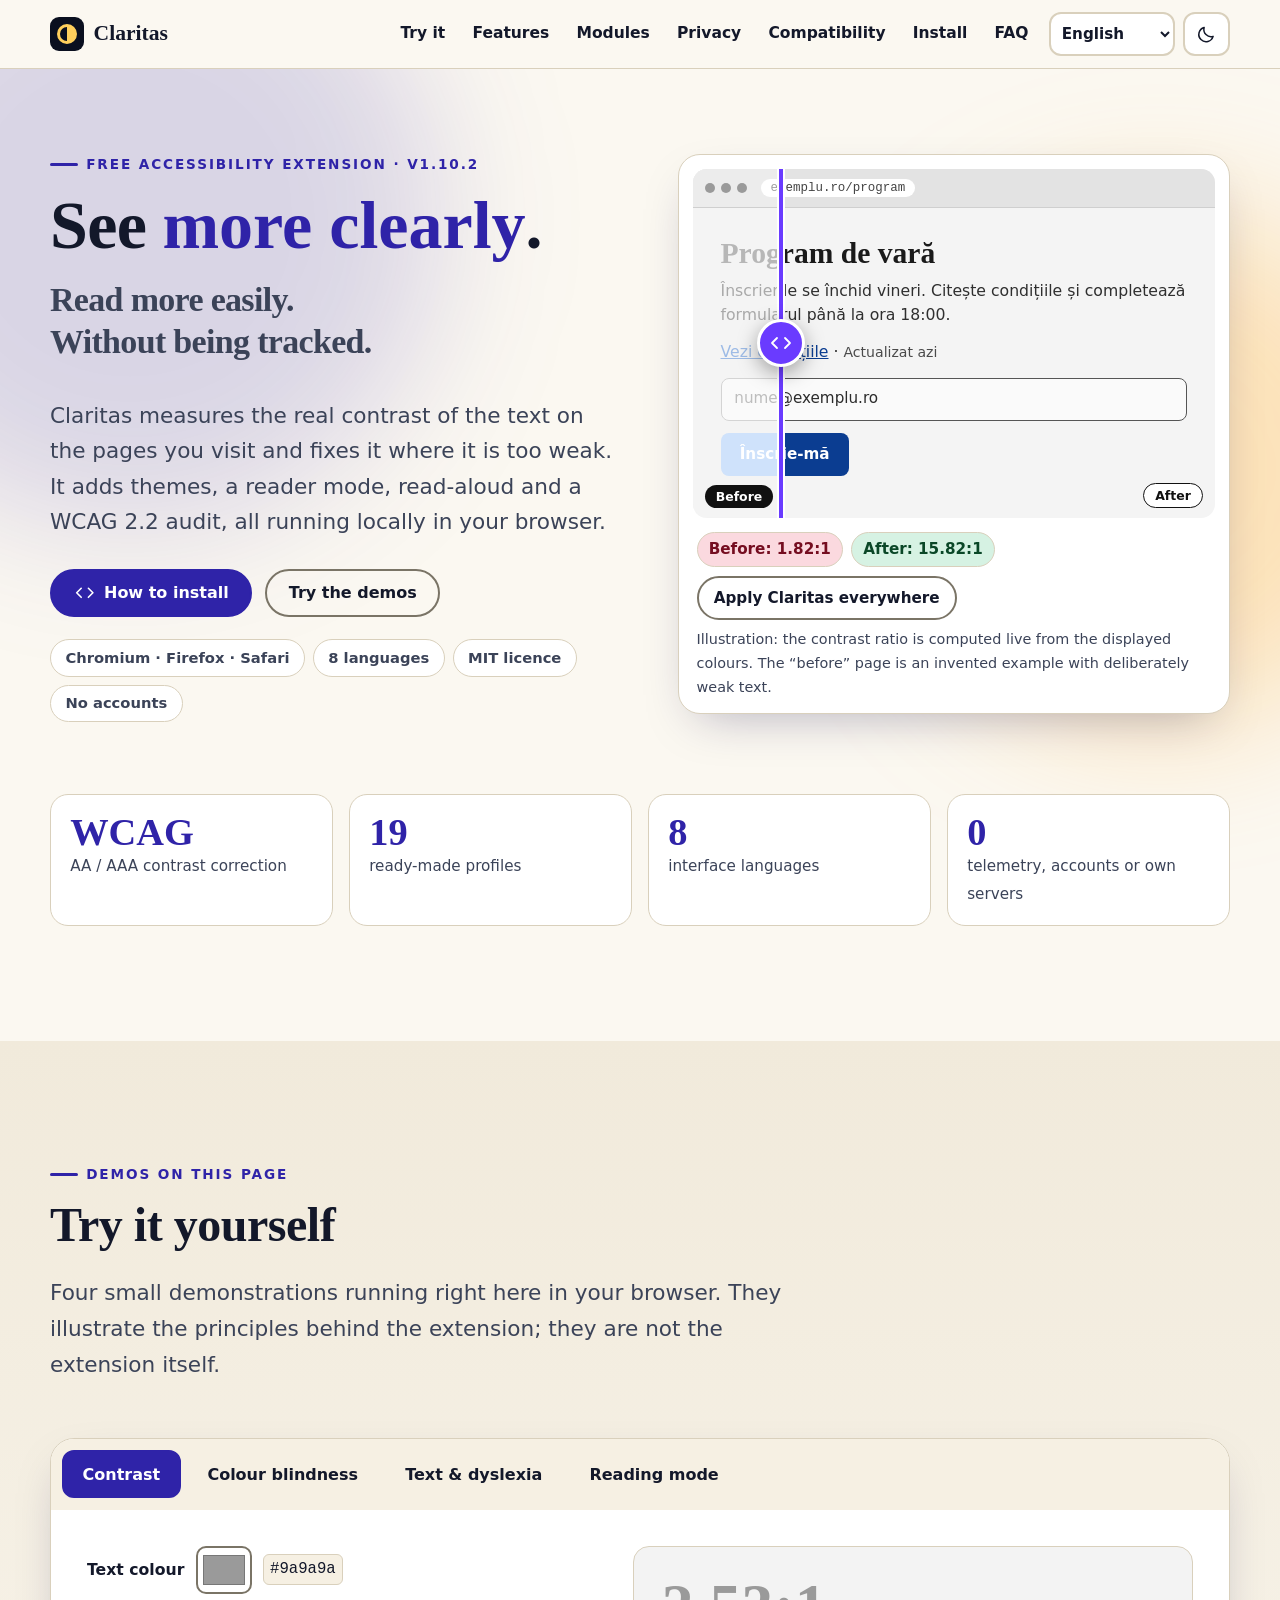
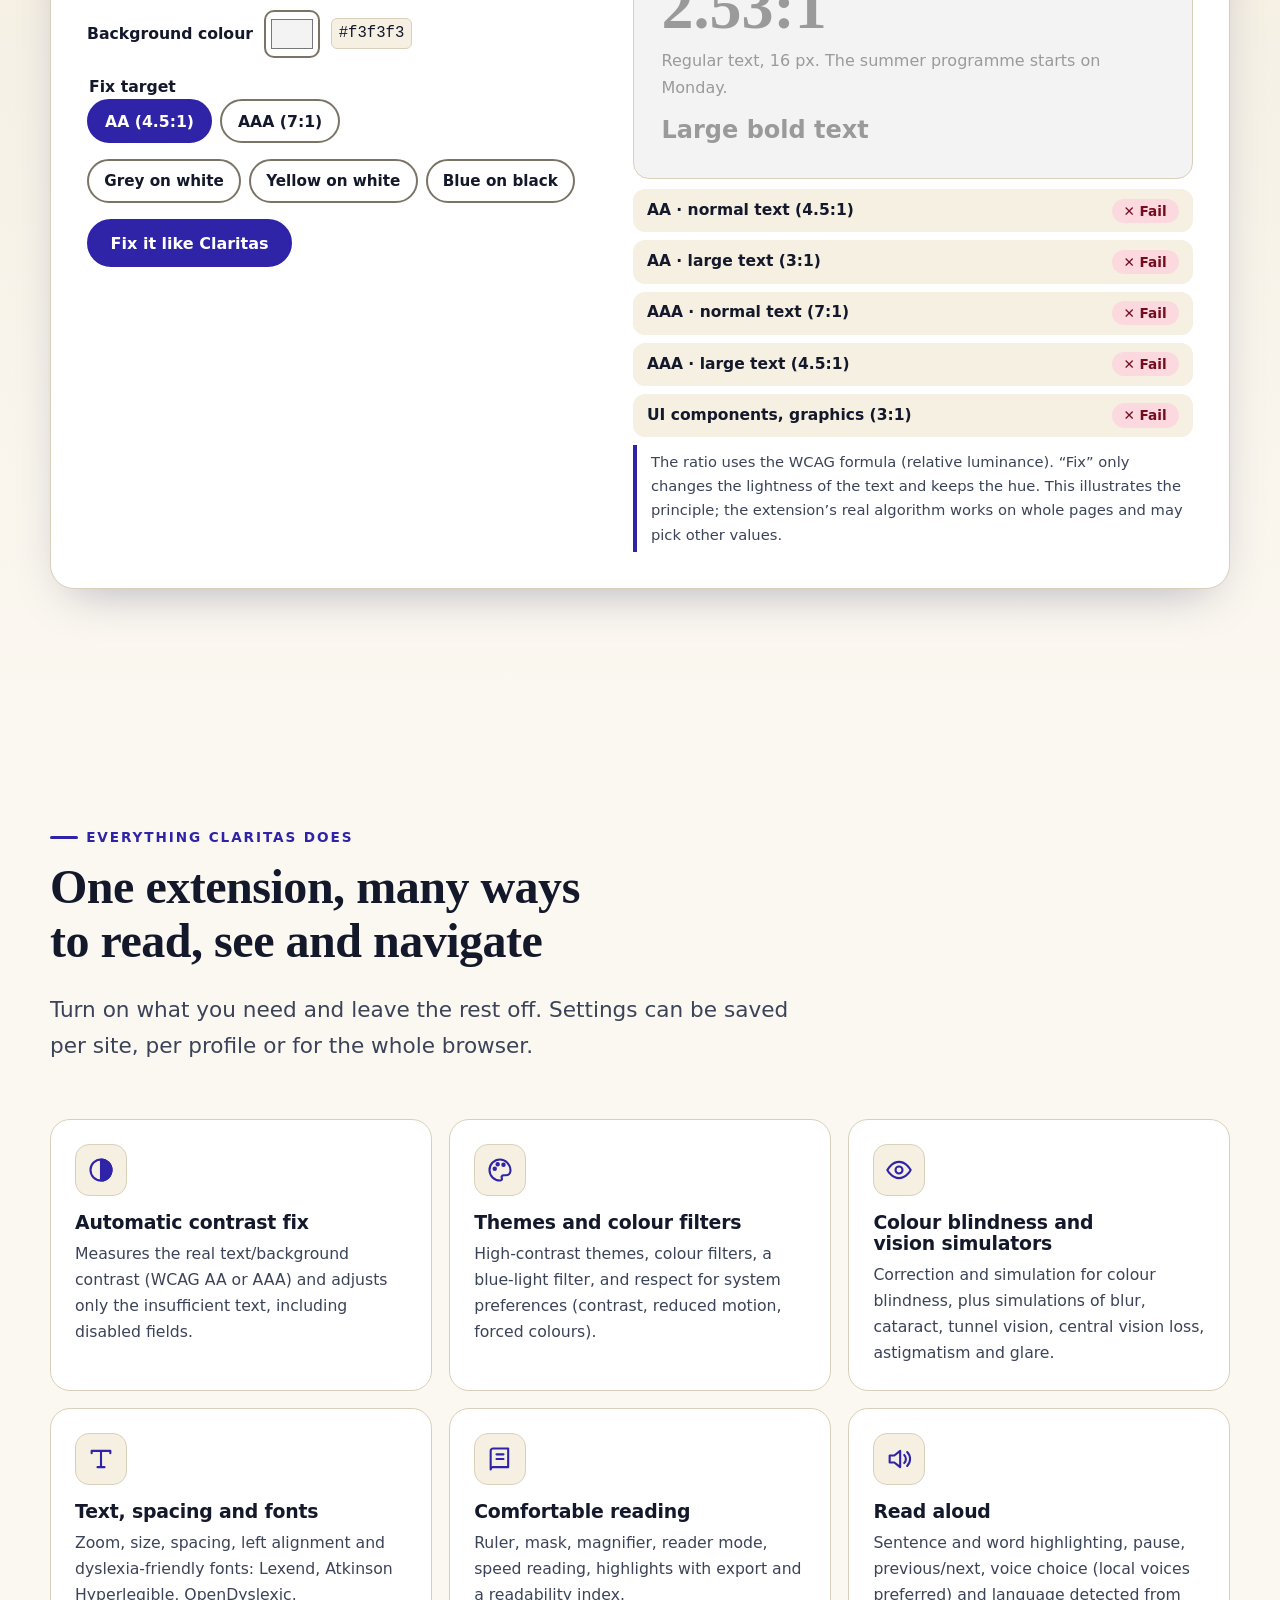
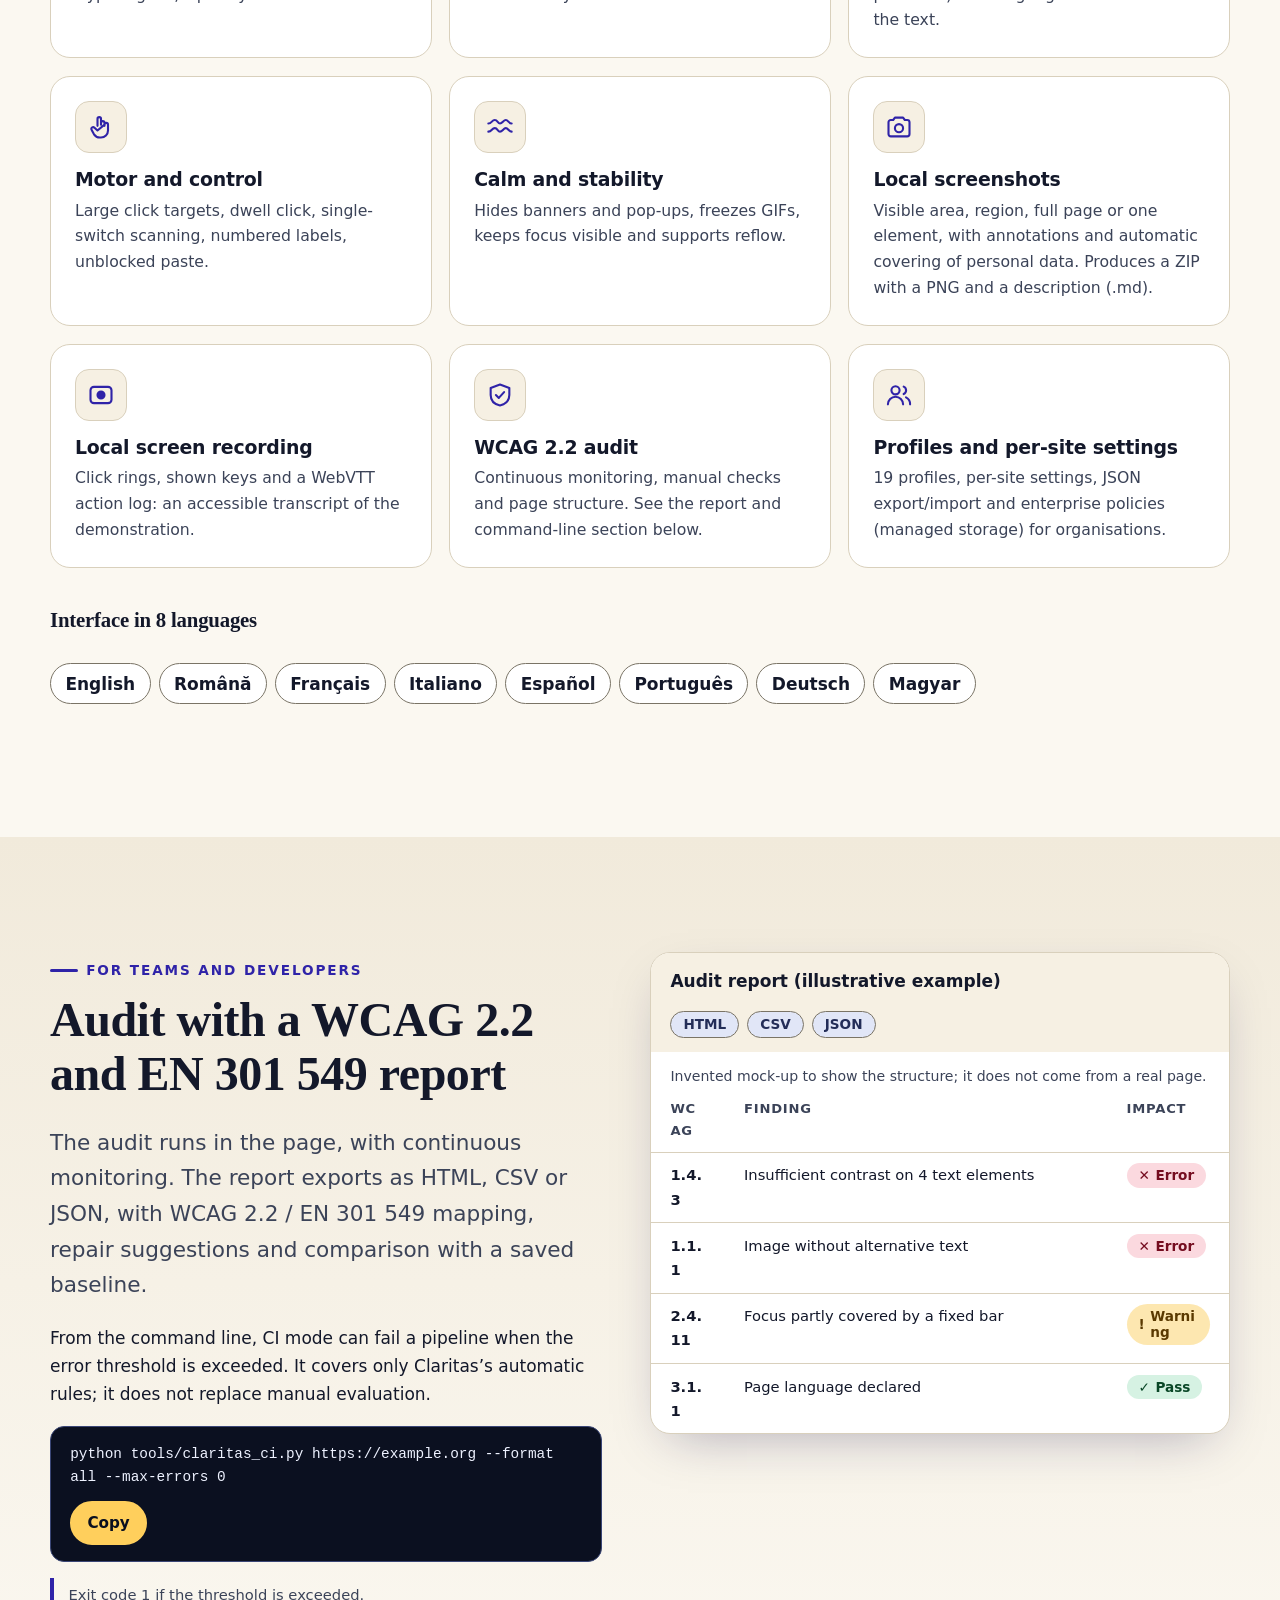
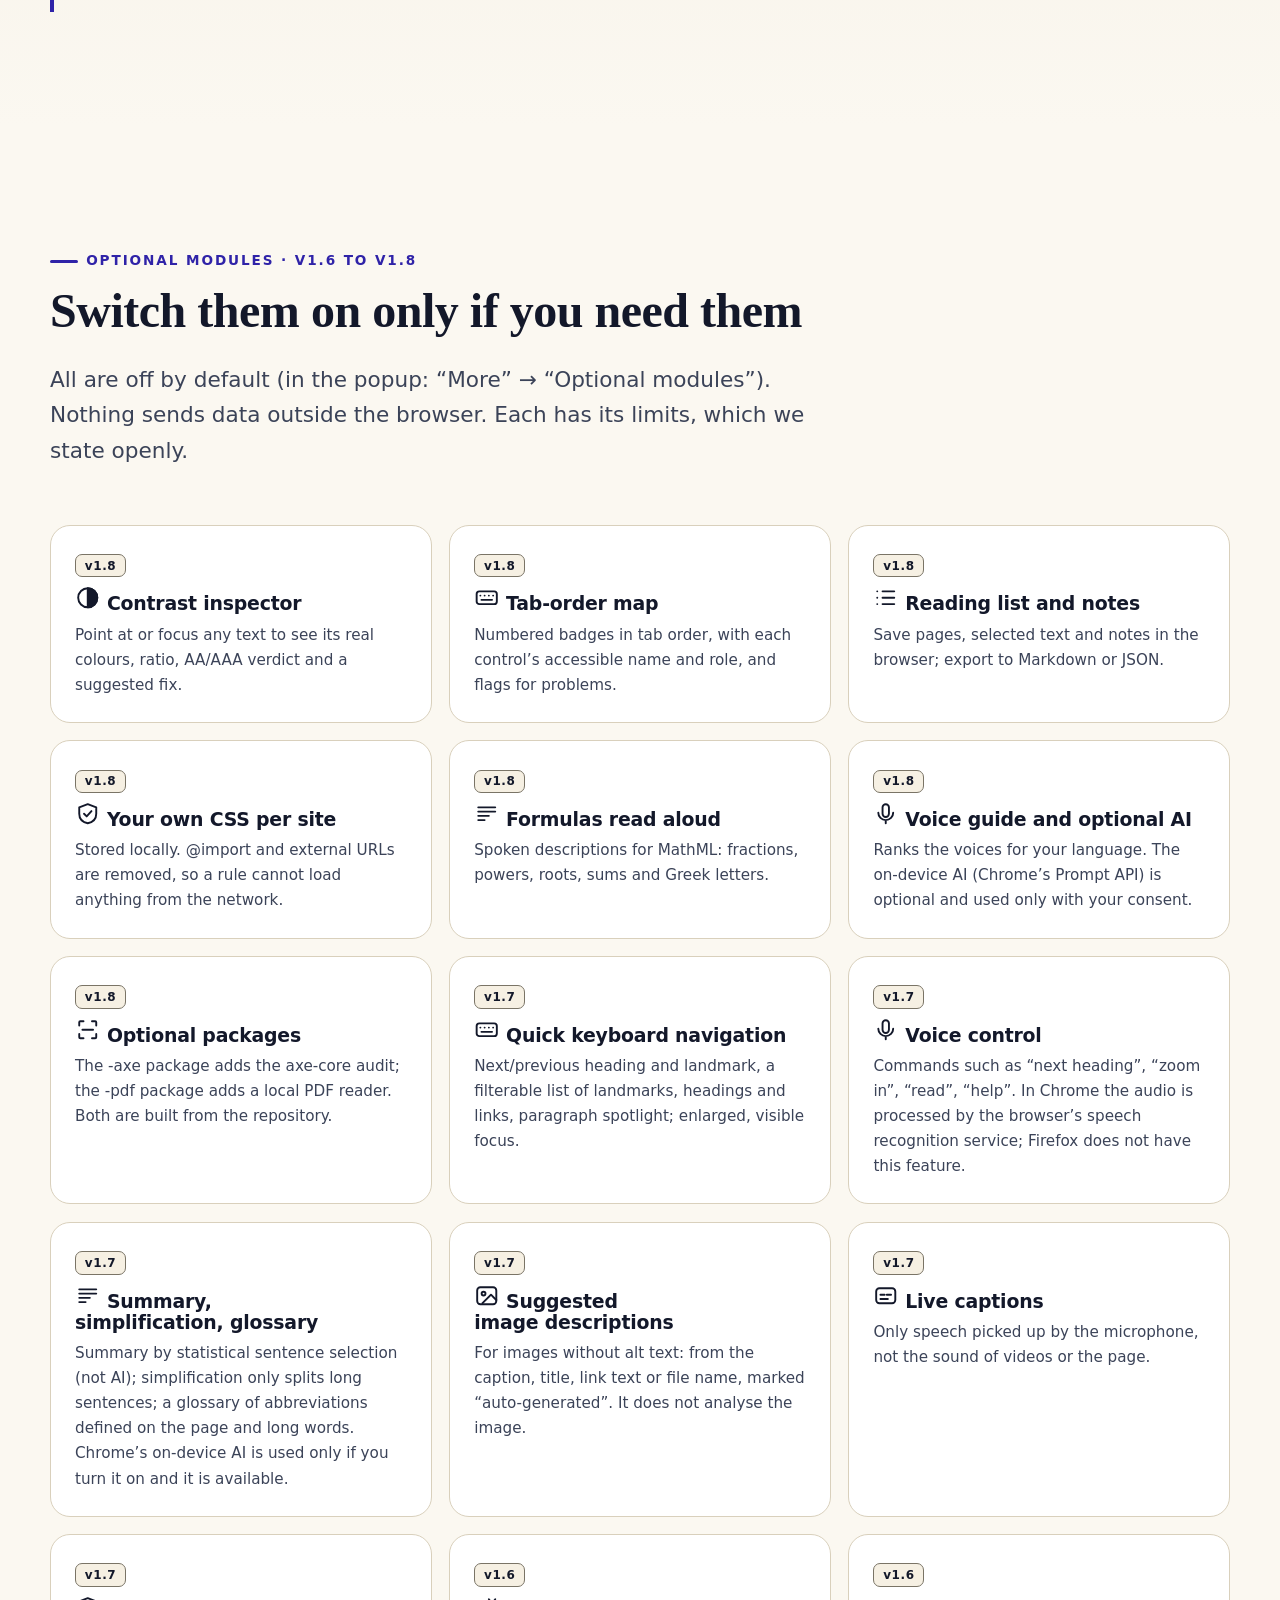
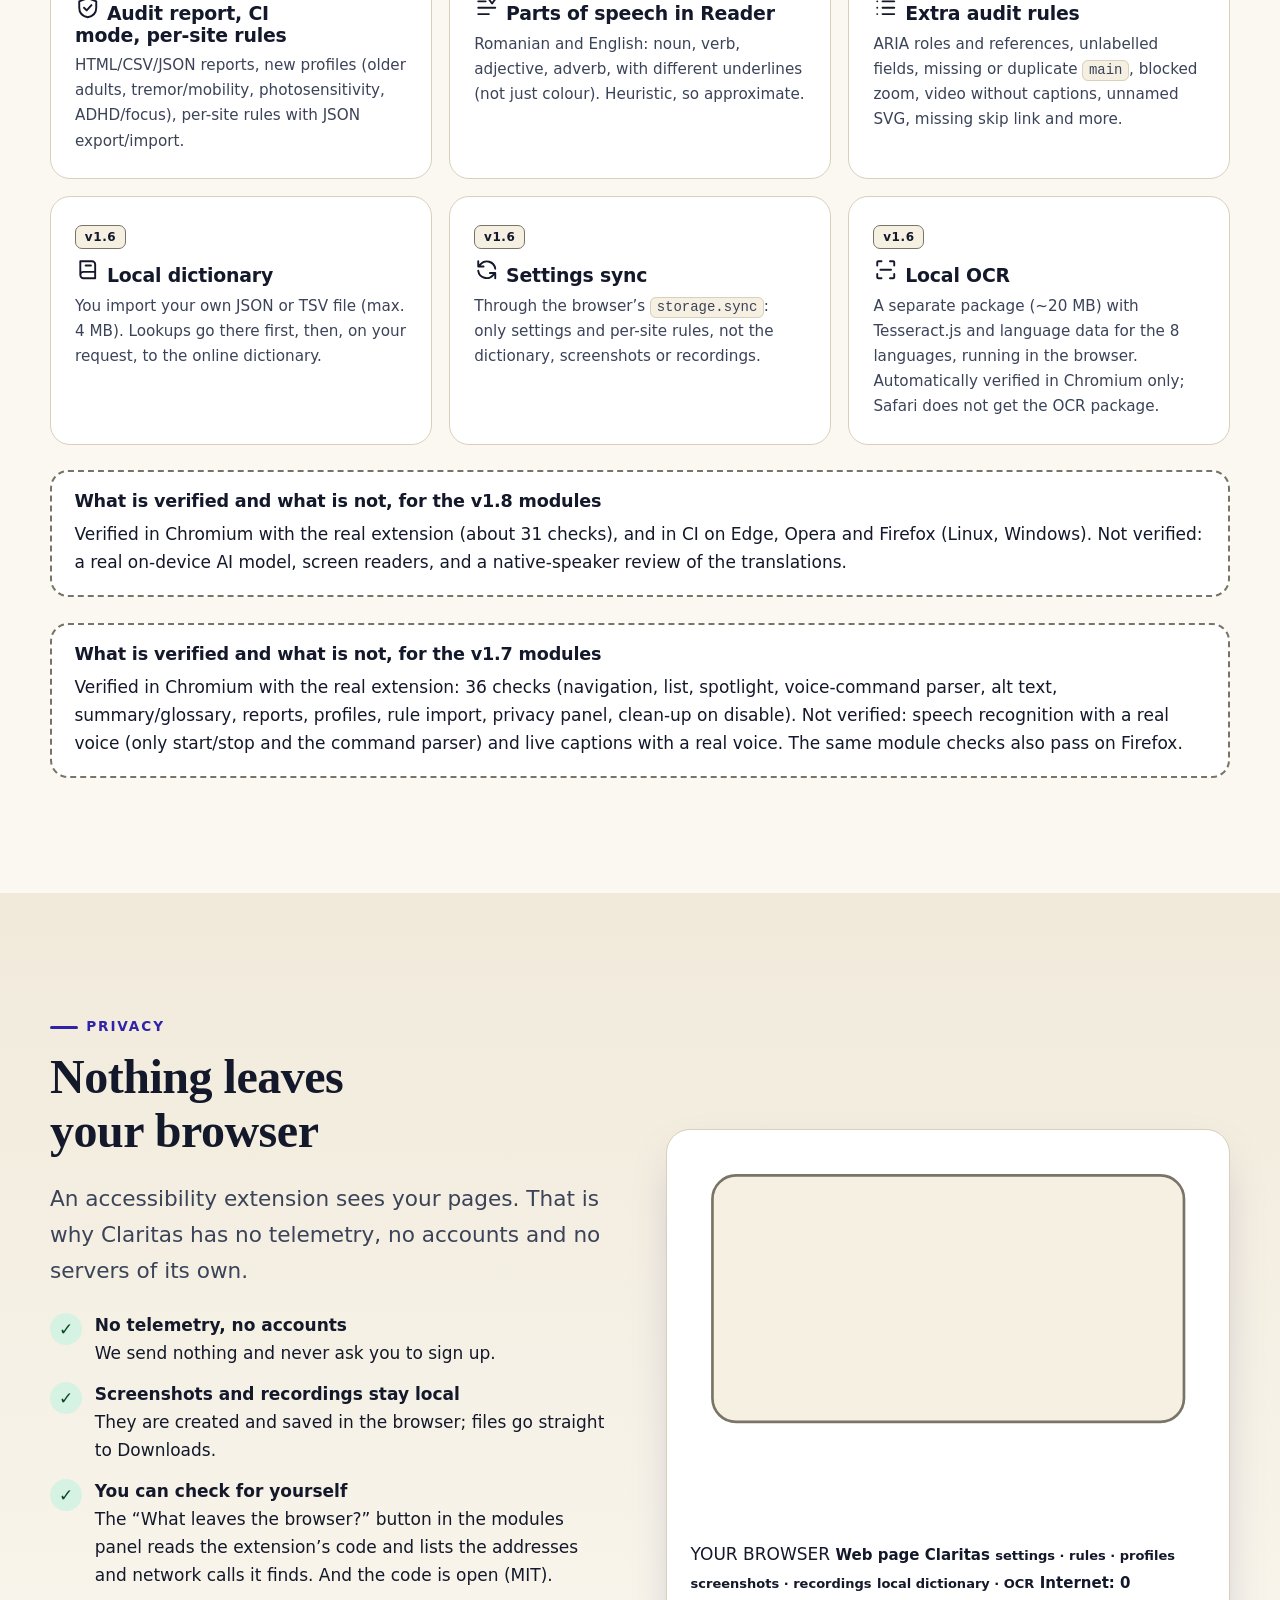
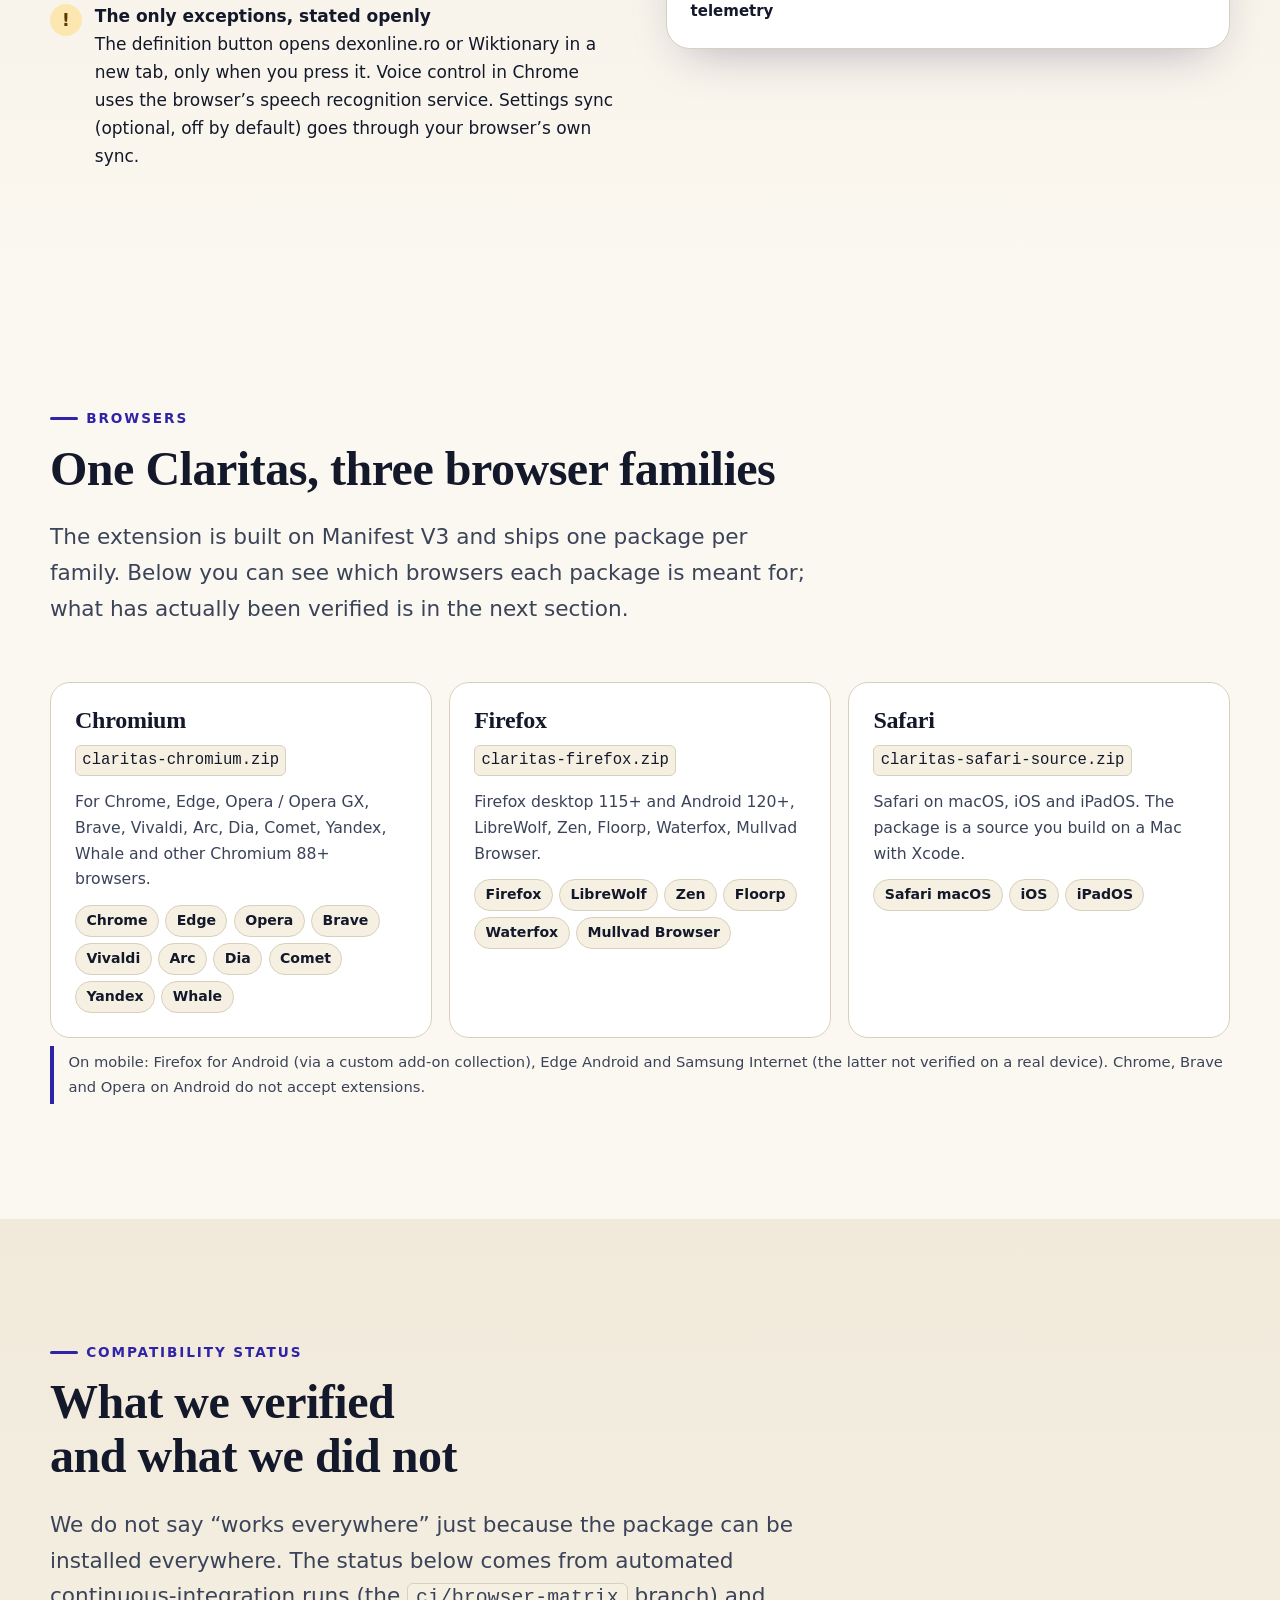
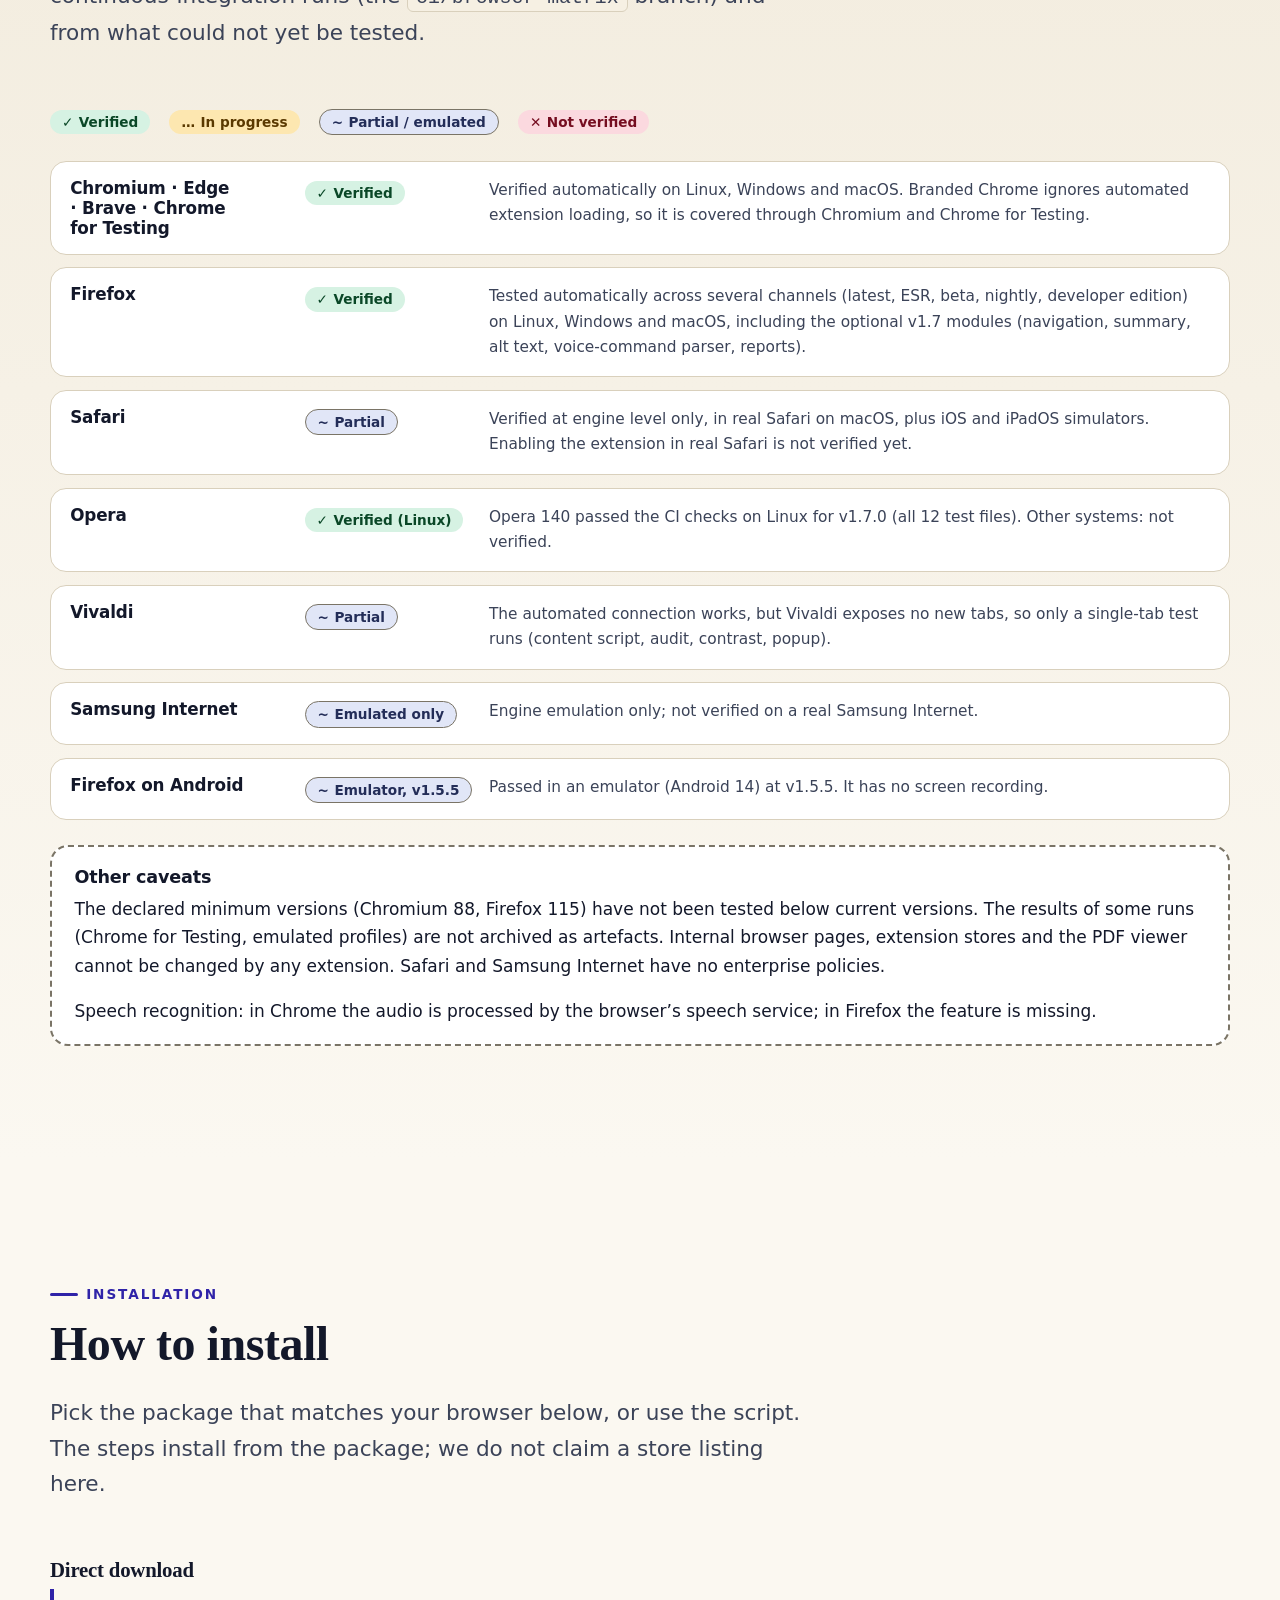
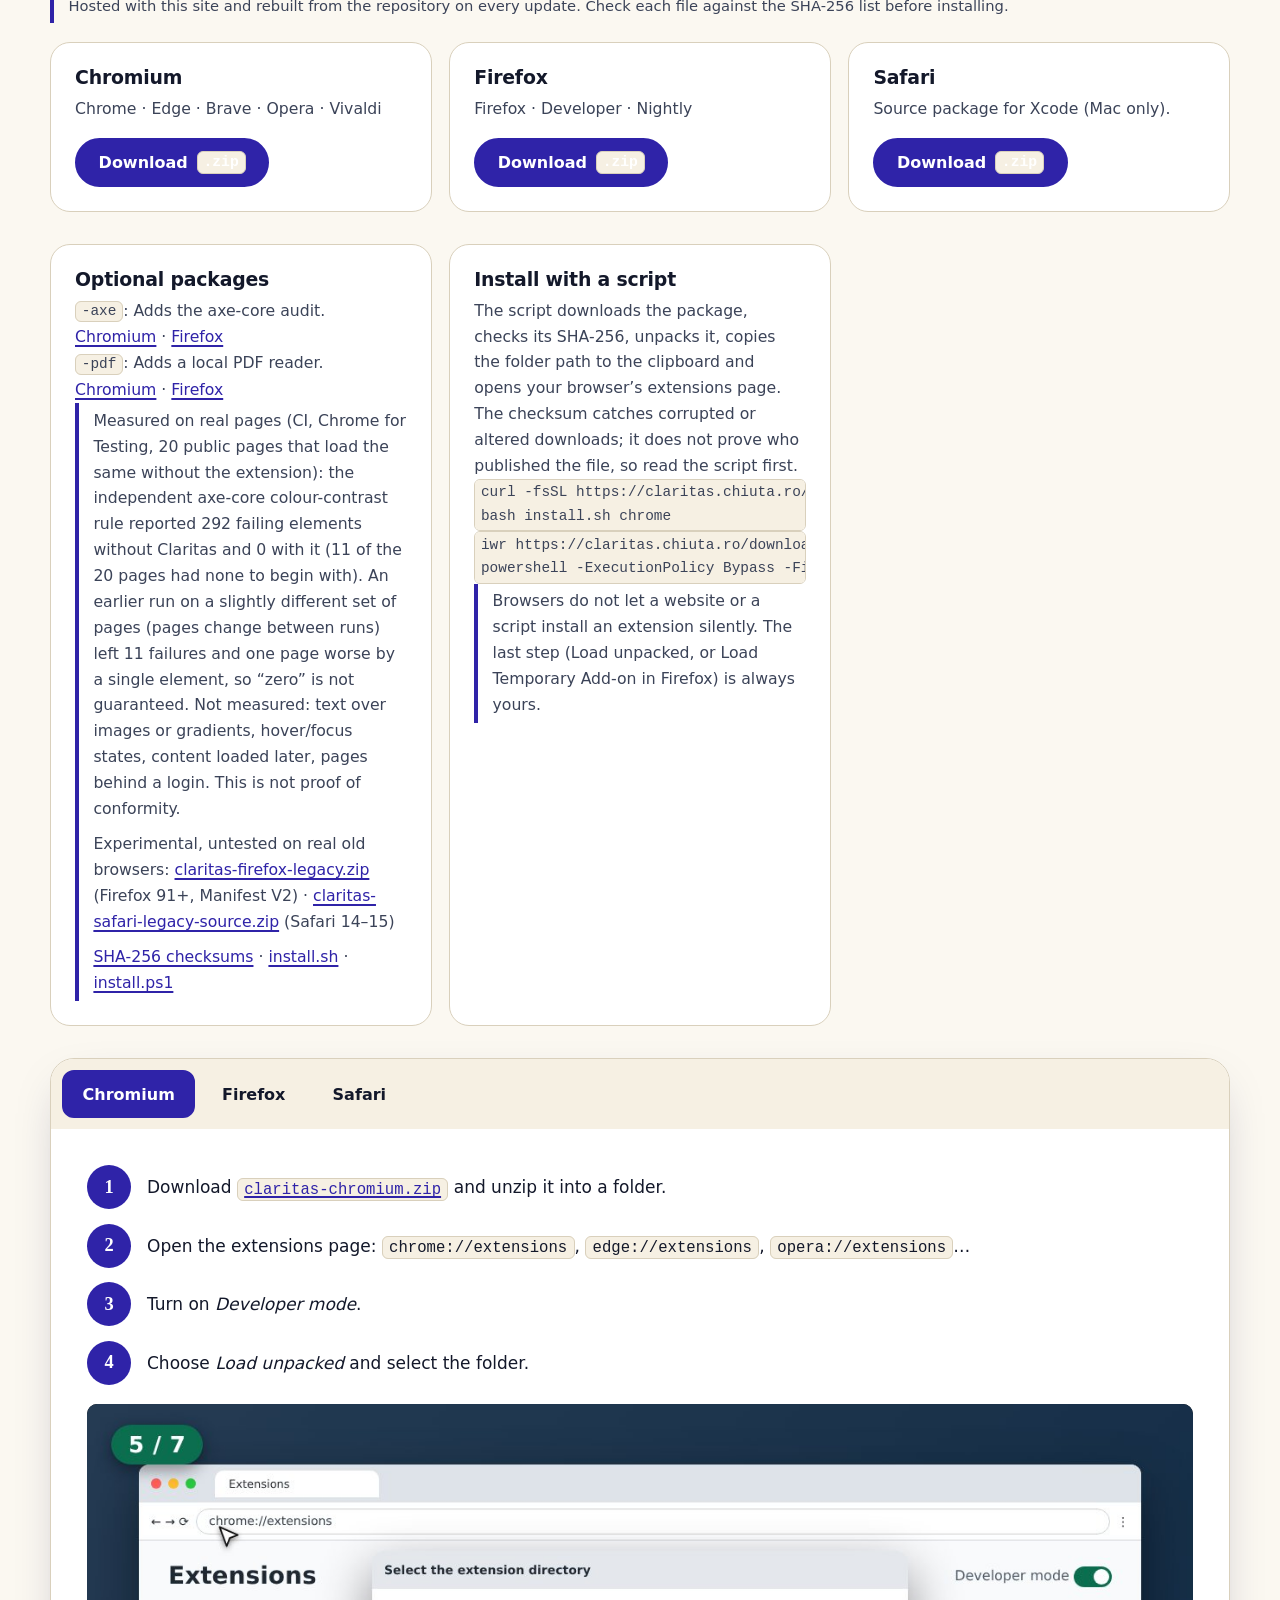
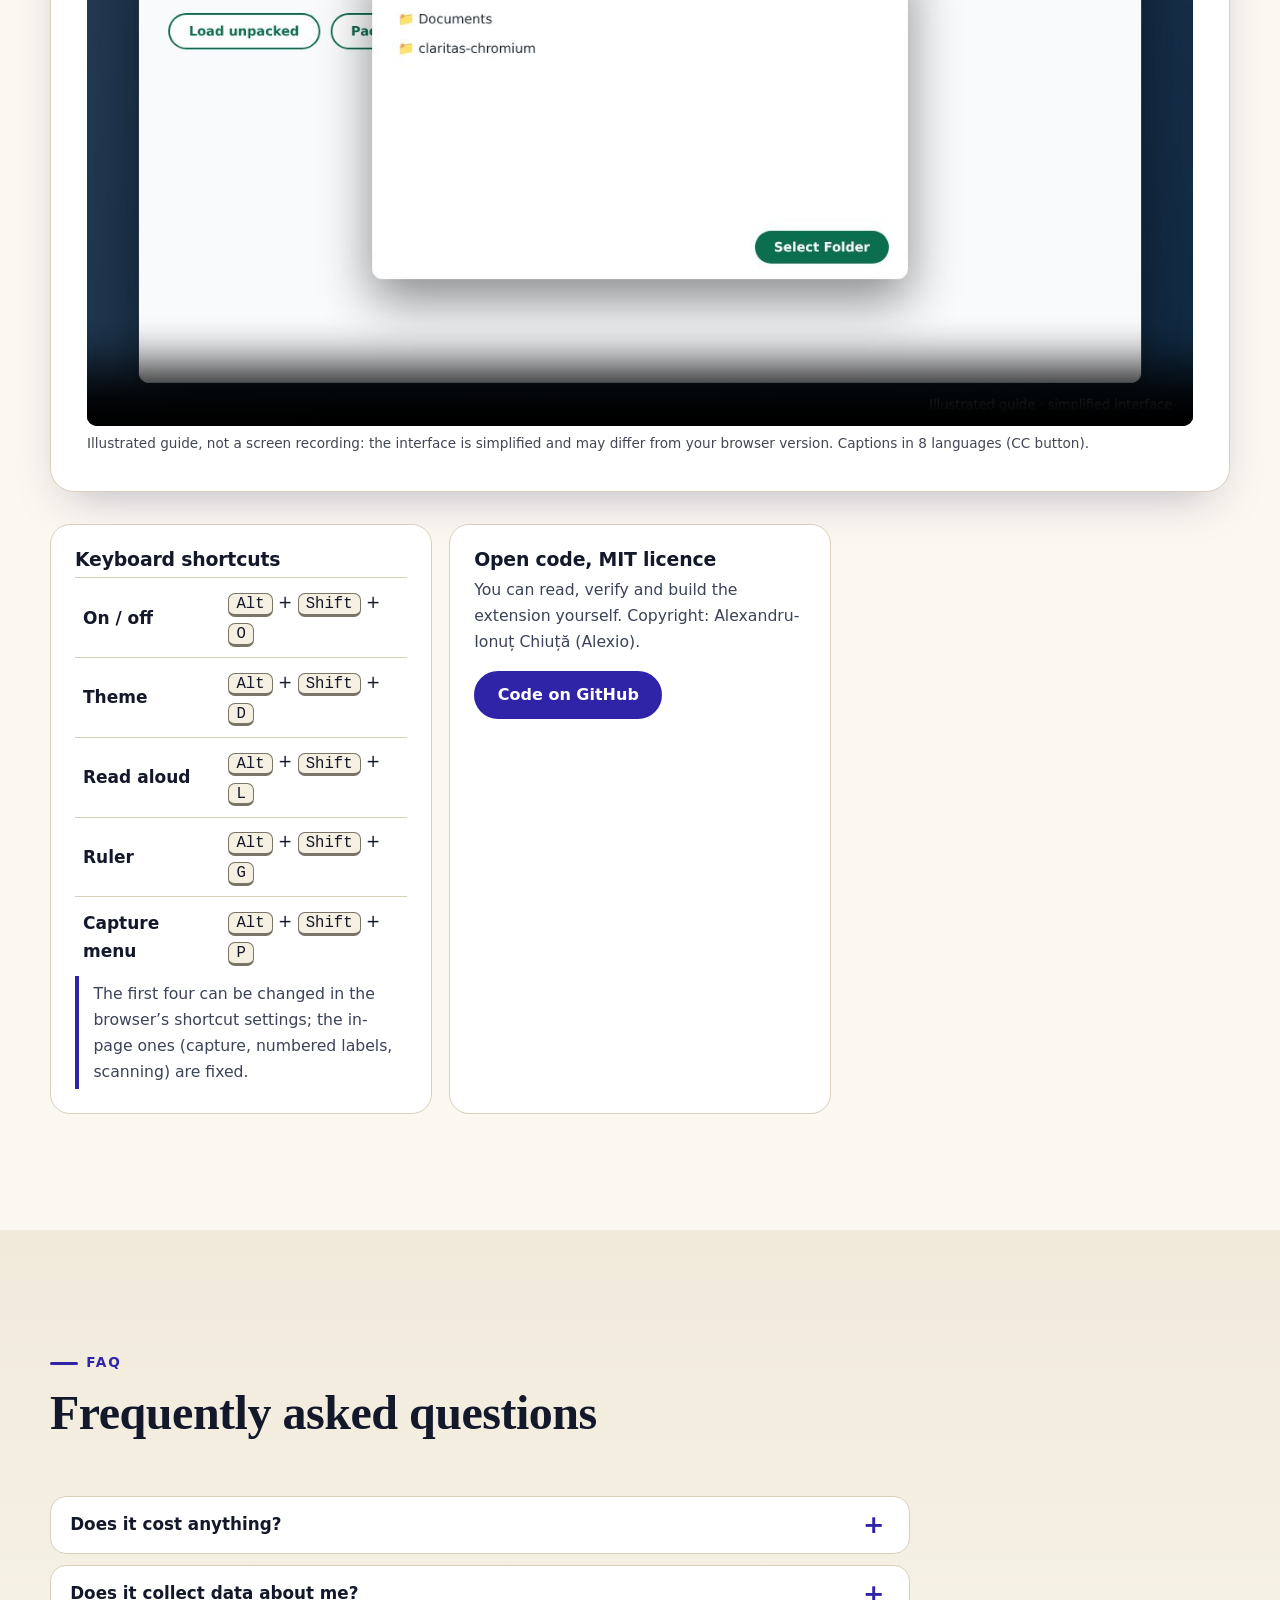
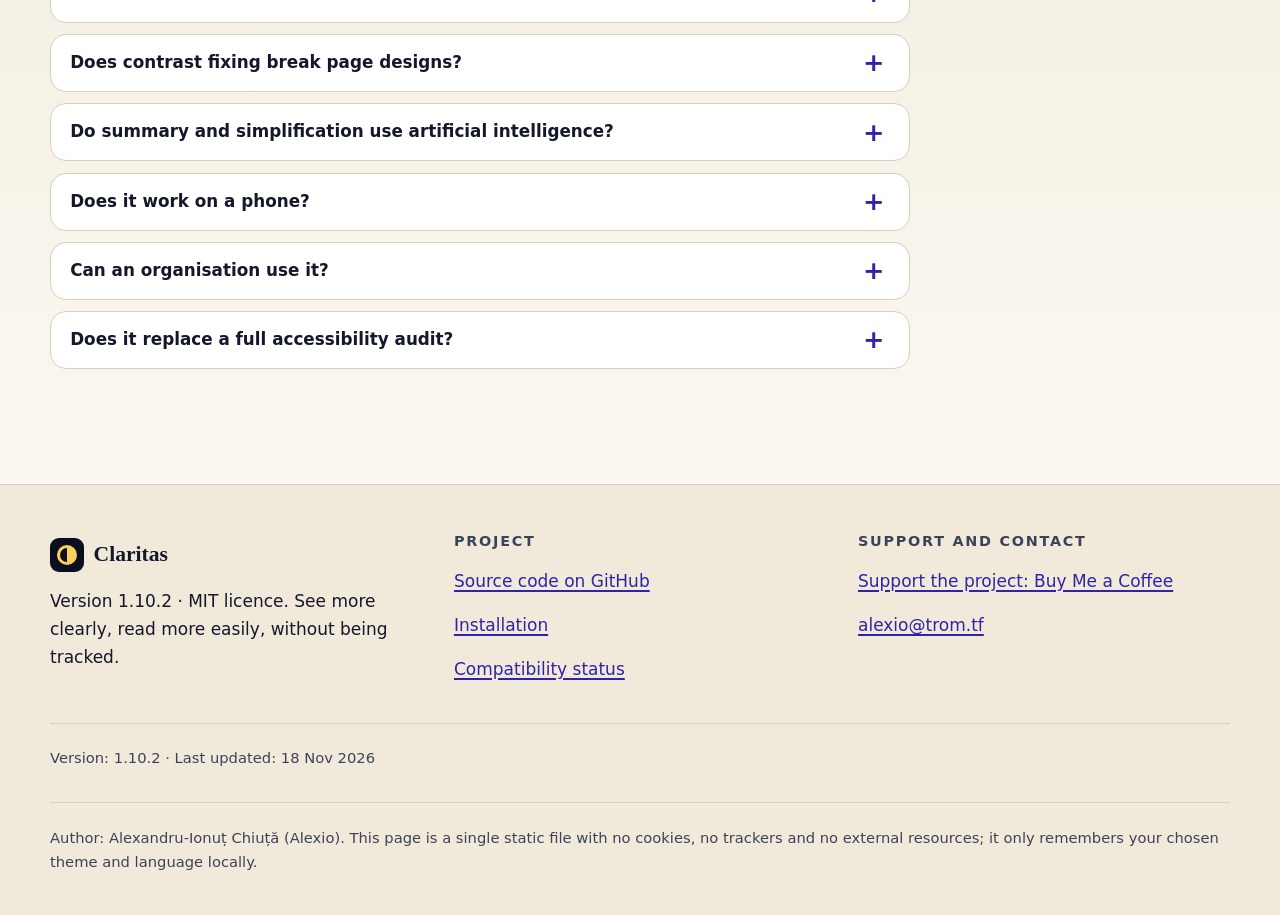
==== commit 540788a1: "site: 75ffdd1" ====
--- a/index.html
+++ b/index.html
@@ -2,6 +2,2517 @@
 <html lang="ro" data-theme="auto">
 <head>
 <meta charset="utf-8">
+<!--fff:kit:start v=1 modules=core,store,view,a11y,share-->
+<meta name="fff-app" content="claritas">
+<meta name="fff-modules" content="core,store,view,a11y,share">
+<style id="fff-style">/* fff-kit · stil comun (prefix fff-). Nu modifică stilul aplicației gazdă. */
+[data-fff-label]{cursor:pointer;text-decoration:underline;text-decoration:underline dotted;text-underline-offset:3px}
+[data-fff-label]:focus-visible{outline:2px solid currentColor;outline-offset:2px;border-radius:3px}
+#app-version[data-fff-label]{box-sizing:border-box;min-height:24px;min-width:24px}
+#app-version[data-fff-label][data-fff-inl]{display:inline-flex;align-items:center;vertical-align:middle}
+#app-version[data-fff-label][data-fff-fs],#app-version[data-fff-label] [data-fff-fs]{font-size:12px!important}
+.fff-dlg{--_bg:var(--fff-bg,#fff);--_fg:var(--fff-fg,#1b1b1f);--_mut:var(--fff-muted,#4a4d57);--_line:var(--fff-line,#c4c7d0);--_btn:var(--fff-btn,#eef0f4);--_pri:var(--fff-accent,#0b57d0);--_prif:var(--fff-accent-fg,#fff);--_bad:var(--fff-bad,#b3261e);--_ok:var(--fff-ok,#146c2e);--_note:#fff1c9;--_notef:#3d2e00;
+  box-sizing:border-box;width:42rem;width:min(42rem,calc(100vw - 2rem));max-width:calc(100vw - 2rem);max-height:calc(100vh - 2rem);max-height:calc(100dvh - 2rem);margin:auto;padding:0;overflow:auto;
+  border:1px solid var(--_line);border-radius:12px;background:var(--_bg);color:var(--_fg);font:14px/1.5 var(--fff-font,system-ui,-apple-system,"Segoe UI",Roboto,sans-serif);text-align:left;box-shadow:0 12px 40px rgba(0,0,0,.35)}
+.fff-dlg.fff-dark{--_bg:var(--fff-bg,#1e1f24);--_fg:var(--fff-fg,#ececf1);--_mut:var(--fff-muted,#b7bbc7);--_line:var(--fff-line,#4a4d57);--_btn:var(--fff-btn,#2c2e36);--_pri:var(--fff-accent,#a8c7fa);--_prif:var(--fff-accent-fg,#062e6f);--_bad:var(--fff-bad,#f2b8b5);--_ok:var(--fff-ok,#8fd9a0);--_note:#3b3118;--_notef:#f6e3a6;color-scheme:dark}
+@media (prefers-color-scheme:dark){.fff-dlg:not(.fff-light){--_bg:var(--fff-bg,#1e1f24);--_fg:var(--fff-fg,#ececf1);--_mut:var(--fff-muted,#b7bbc7);--_line:var(--fff-line,#4a4d57);--_btn:var(--fff-btn,#2c2e36);--_pri:var(--fff-accent,#a8c7fa);--_prif:var(--fff-accent-fg,#062e6f);--_bad:var(--fff-bad,#f2b8b5);--_ok:var(--fff-ok,#8fd9a0);--_note:#3b3118;--_notef:#f6e3a6;color-scheme:dark}}
+.fff-dlg::backdrop{background:rgba(0,0,0,.55)}
+.fff-dlg-sm{width:26rem;width:min(26rem,calc(100vw - 2rem))}
+.fff-dlg *,.fff-dlg *::before,.fff-dlg *::after{box-sizing:border-box}
+.fff-dlg .fff-in{padding:16px 20px 20px}
+.fff-dlg .fff-hd{display:flex;align-items:center;justify-content:space-between;gap:12px;margin:0 0 8px}
+.fff-dlg h2{margin:0;font-family:inherit;font-size:1.25rem;font-weight:700;line-height:1.3;color:var(--_fg);letter-spacing:0;text-transform:none}
+.fff-dlg h3{margin:0 0 6px;font-family:inherit;font-size:1rem;font-weight:700;line-height:1.35;color:var(--_fg);letter-spacing:0;text-transform:none}
+.fff-dlg p{margin:0 0 8px;color:var(--_fg);font-size:inherit}
+.fff-dlg .fff-mut{color:var(--_mut)}
+.fff-dlg p.fff-mut{color:var(--_mut)}
+.fff-dlg .fff-sm{font-size:.85rem}
+.fff-dlg .fff-lead{font-size:1.05rem}
+.fff-dlg .fff-sec{border-top:1px solid var(--_line);padding-top:12px;margin-top:12px}
+.fff-dlg .fff-mono{font-family:ui-monospace,SFMono-Regular,Menlo,Consolas,monospace;font-size:.85rem;overflow-wrap:break-word;overflow-wrap:anywhere}
+.fff-dlg .fff-break{word-break:break-all}
+.fff-dlg code{background:none;border:0;padding:0;color:inherit}
+.fff-dlg .fff-list{margin:0 0 8px;padding-left:1.2rem;list-style:disc}
+.fff-dlg .fff-list li{margin:2px 0;color:var(--_fg)}
+.fff-dlg .fff-cols{columns:2 14rem}
+.fff-dlg .fff-tbl{width:100%;table-layout:fixed;border-collapse:collapse;margin:0 0 8px}
+.fff-dlg .fff-tbl th,.fff-dlg .fff-tbl td{padding:3px 6px;border-bottom:1px solid var(--_line);text-align:left;vertical-align:top;color:var(--_fg)}
+.fff-dlg .fff-tbl th.fff-num,.fff-dlg .fff-tbl td.fff-num{text-align:right;width:6.5rem;white-space:nowrap}
+.fff-dlg .fff-sr{position:absolute;width:1px;height:1px;margin:-1px;padding:0;overflow:hidden;clip:rect(0 0 0 0);white-space:nowrap;border:0}
+.fff-dlg .fff-row{display:flex;flex-wrap:wrap;gap:8px;margin:0 0 8px}
+.fff-dlg .fff-end{justify-content:flex-end}
+.fff-dlg .fff-btn{-webkit-appearance:none;-moz-appearance:none;appearance:none;min-height:36px;min-width:36px;padding:6px 14px;border:1px solid var(--_line);border-radius:8px;background:var(--_btn);color:var(--_fg);font:inherit;font-weight:600;cursor:pointer;text-transform:none;letter-spacing:0;box-shadow:none}
+.fff-dlg .fff-btn:hover{border-color:var(--_fg)}
+.fff-dlg .fff-btn:focus-visible,.fff-dlg .fff-input:focus-visible,.fff-dlg summary:focus-visible,.fff-dlg .fff-pre:focus-visible{outline:2px solid var(--_fg);outline-offset:2px}
+.fff-dlg .fff-primary{background:var(--_pri);color:var(--_prif);border-color:transparent}
+.fff-dlg .fff-danger{background:var(--_bad);color:var(--_bg)}
+.fff-dlg .fff-danger-o{color:var(--_bad);border-color:var(--_bad)}
+.fff-dlg .fff-x{font-size:1.4rem;line-height:1;padding:2px 10px}
+.fff-dlg .fff-box{border:1px solid var(--_line);border-radius:8px;padding:10px;margin:0 0 8px}
+.fff-dlg [hidden]{display:none}
+.fff-dlg .fff-field{display:flex;flex-direction:column;gap:2px;margin:0 0 8px}
+.fff-dlg .fff-field label{font-weight:600}
+.fff-dlg .fff-input{width:100%;min-height:36px;padding:6px 10px;border:1px solid var(--_line);border-radius:6px;background:var(--_bg);color:var(--_fg);font:inherit}
+.fff-dlg .fff-note{background:var(--_note);color:var(--_notef);padding:8px 10px;border-radius:8px}
+.fff-dlg .fff-res{min-height:1.5em}
+.fff-dlg .fff-ok{color:var(--_ok);font-weight:600}
+.fff-dlg .fff-bad{color:var(--_bad);font-weight:600}
+.fff-dlg .fff-det{margin:0 0 8px}
+.fff-dlg .fff-det summary{cursor:pointer;font-weight:600;min-height:24px}
+.fff-dlg .fff-pre{margin:6px 0 0;padding:8px 10px;overflow:auto;white-space:pre-wrap;word-break:break-all;border:1px solid var(--_line);border-radius:6px;background:var(--_btn);color:var(--_fg)}
+.fff-dlg .fff-foot{border-top:1px solid var(--_line);margin-top:12px;padding-top:10px}
+.fff-dlg .fff-msg{font-size:1rem;margin-bottom:14px;white-space:pre-line;overflow-wrap:break-word;overflow-wrap:anywhere}
+.fff-chip{-webkit-appearance:none;-moz-appearance:none;appearance:none;background:none;border:1px dotted currentColor;border-radius:6px;color:inherit;font:inherit;font-size:.85em;cursor:pointer;min-height:24px;min-width:24px;padding:0 8px}
+.fff-chip{font-size:max(12px,.85em)}
+.fff-chip:focus-visible{outline:2px solid currentColor;outline-offset:2px}
+@media (pointer:coarse){.fff-dlg .fff-btn,.fff-dlg .fff-input{min-height:44px}.fff-dlg .fff-btn{min-width:44px}.fff-dlg .fff-det summary{min-height:44px}}
+@media (prefers-reduced-motion:no-preference){.fff-dlg[open]{animation:fff-in .12s ease-out}@keyframes fff-in{from{transform:translateY(6px)}to{transform:none}}}
+@media (prefers-reduced-motion:reduce){.fff-dlg,.fff-dlg *{animation:none!important;transition:none!important}}
+.fff-dlg .fff-dt{margin:0 0 8px}
+.fff-dlg .fff-ta{resize:vertical;min-height:4.5em}
+.fff-dlg textarea.fff-input{font:inherit}
+.fff-toasts{--_tbg:var(--fff-toast-bg,#2b2d33);--_tfg:var(--fff-toast-fg,#f4f4f7);--_tac:var(--fff-toast-accent,#a8c7fa);
+  position:fixed;top:auto;right:0;bottom:0;left:0;inset:auto 0 0 0;margin:0;padding:0 16px 16px;border:0;background:transparent;overflow:visible;z-index:2147483000;pointer-events:none;display:flex;flex-direction:column;align-items:center;gap:8px;font:14px/1.45 var(--fff-font,system-ui,-apple-system,"Segoe UI",Roboto,sans-serif);color:var(--_tfg);box-sizing:border-box}
+.fff-toasts *{box-sizing:border-box}
+.fff-toast-reg{display:flex;flex-direction:column;align-items:center;gap:8px;width:100%}
+.fff-toast-reg:empty{display:none}
+.fff-toast{pointer-events:auto;display:flex;align-items:center;gap:10px;max-width:34rem;max-width:min(34rem,100%);padding:10px 12px 10px 14px;border-radius:10px;background:var(--_tbg);color:var(--_tfg);border:1px solid rgba(255,255,255,.18);border-left:6px solid #a8c7fa;box-shadow:0 6px 24px rgba(0,0,0,.4)}
+.fff-toast-success{border-left-color:#81c995}.fff-toast-warning{border-left-color:#fdd663}.fff-toast-error{border-left-color:#f28b82}
+.fff-toast-msg{flex:1 1 auto;min-width:0;overflow-wrap:break-word;overflow-wrap:anywhere;white-space:pre-line}
+.fff-toast .fff-sr{position:absolute;width:1px;height:1px;margin:-1px;padding:0;overflow:hidden;clip:rect(0 0 0 0);white-space:nowrap;border:0}
+.fff-toast .fff-btn{-webkit-appearance:none;-moz-appearance:none;appearance:none;min-height:40px;min-width:40px;padding:2px 10px;border:1px solid rgba(255,255,255,.35);border-radius:8px;background:transparent;color:var(--_tac);font:inherit;font-weight:600;cursor:pointer}
+.fff-toast .fff-toast-x{font-size:1.3rem;line-height:1;color:var(--_tfg);padding:0 8px}
+.fff-toast .fff-btn:focus-visible{outline:2px solid var(--_tfg);outline-offset:2px}
+@media (pointer:coarse){.fff-toast .fff-btn{min-height:44px;min-width:44px}}
+@media (prefers-reduced-motion:no-preference){.fff-toast{animation:fff-tin .16s ease-out}@keyframes fff-tin{from{transform:translateY(8px);opacity:0}to{transform:none;opacity:1}}}
+@media (prefers-reduced-motion:reduce){.fff-toast{animation:none!important}}
+
+/* ---- rezerve pentru browsere vechi: clasele sunt puse pe <html> de compat.js ---- */
+html.fff-no-dialog dialog:not([open]){display:none}
+html.fff-no-dialog .fff-toasts{z-index:2147483647}
+html.fff-no-flexgap .fff-dlg .fff-hd>*+*{margin-left:12px}
+html.fff-no-flexgap .fff-dlg .fff-row>*{margin:0 8px 8px 0}
+html.fff-no-flexgap .fff-dlg .fff-row{margin:0 -8px 0 0}
+html.fff-no-flexgap .fff-dlg .fff-field>*+*{margin-top:2px}
+html.fff-no-flexgap .fff-toasts>*+*,html.fff-no-flexgap .fff-toast-reg>*+*{margin-top:8px}
+html.fff-no-flexgap .fff-toast>*+*{margin-left:10px}
+/* fff-kit · FFF.view — antete de tabel fixe + bară de zoom. Regulile cu :where() au specificitate 0: stilul aplicației le bate oricând. */
+:where(:root:not([data-fff-viewoff]) table:not([role=presentation]):not([role=none]) > thead > tr > th,
+       :root:not([data-fff-viewoff]) table:not([role=presentation]):not([role=none]) > thead > tr > td,
+       :root:not([data-fff-viewoff]) table:not([role=presentation]):not([role=none]):not(:has(> thead)) > tbody > tr:first-child > th,
+       :root:not([data-fff-viewoff]) table:not([role=presentation]):not([role=none]):not(:has(> thead)) > tr:first-child > th){position:-webkit-sticky;position:sticky;top:0;z-index:3}
+.fff-view{position:fixed;z-index:2147483590;margin:0;padding:0;pointer-events:none;font:600 13px/1.2 system-ui,-apple-system,"Segoe UI",Roboto,sans-serif;transition:opacity .4s;
+  top:50%;transform:translateY(-50%);display:flex;flex-direction:column;gap:6px}
+.fff-view[hidden]{display:none}
+.fff-view-r{right:8px;right:calc(8px + env(safe-area-inset-right,0px))}
+.fff-view-l{left:8px;left:calc(8px + env(safe-area-inset-left,0px))}
+.fff-view-c{right:8px;right:calc(8px + env(safe-area-inset-right,0px))}
+.fff-view-btn{pointer-events:auto;box-sizing:border-box;width:44px;height:44px;border-radius:50%;border:1px solid rgba(255,255,255,.4);background:rgba(18,20,26,.72);color:#fff;
+  display:inline-flex;align-items:center;justify-content:center;display:inline-grid;align-items:center;justify-items:center;place-items:center;padding:0;margin:0;cursor:pointer;opacity:.85;-webkit-tap-highlight-color:transparent;transition:opacity .4s,transform .15s;box-shadow:0 1px 6px rgba(0,0,0,.45)}
+.fff-view-idle .fff-view-btn{opacity:.4}
+.fff-view-btn:active{transform:scale(.92)}
+.fff-view-btn[disabled]{opacity:.25;cursor:default}
+.fff-view-btn:focus-visible{outline:3px solid #ffd54a;outline-offset:2px}
+.fff-view-sr{position:absolute;width:1px;height:1px;overflow:hidden;clip:rect(0 0 0 0);white-space:nowrap}
+@media (prefers-reduced-motion:reduce){.fff-view,.fff-view-btn{transition:none}}
+@media print{.fff-view{display:none!important}:root{zoom:1!important}}
+
+:root.fff-vpad-r{padding-right:56px!important;padding-right:calc(56px + env(safe-area-inset-right,0px))!important}:root.fff-vpad-l{padding-left:56px!important;padding-left:calc(56px + env(safe-area-inset-left,0px))!important}
+html.fff-no-flexgap .fff-view>*+*{margin-top:6px}
+/* fff-kit · FFF.a11y — panou de accesibilitate (buton „Aa”) + săgeată „Înapoi sus”. Elementele stau direct sub <html>, în afara lui <body>, ca zoom-ul textului (pe <body>) să nu le scaleze;
+   zoom-ul paginii (FFF.view) e compensat cu --fff-zinv, deci 1 px CSS al lor = 1 px pe ecran. Dimensiunile și poziția se potrivesc ecranului din JS (a11y.js → fit()). */
+.fff-a11y,.fff-a11y-panel{zoom:var(--fff-zinv,1);box-sizing:border-box;margin:0;font:600 14px/1.35 system-ui,-apple-system,"Segoe UI",Roboto,sans-serif;letter-spacing:normal;word-spacing:normal;text-transform:none;text-align:start;text-indent:0;color:#eef1ff}
+.fff-a11y *,.fff-a11y-panel *{box-sizing:border-box}
+.fff-a11y{position:fixed;z-index:2147483600;right:8px;right:calc(8px + env(safe-area-inset-right,0px));bottom:12px;display:flex;flex-direction:column;gap:8px;align-items:flex-end;padding:0;pointer-events:none}
+.fff-a11y[hidden],.fff-a11y-panel[hidden],.fff-a11y-up[hidden]{display:none}
+.fff-a11y-btn{pointer-events:auto;width:44px;height:44px;min-width:44px;min-height:44px;border-radius:50%;border:1px solid rgba(255,255,255,.5);background:rgba(18,24,44,.94);color:#fff;display:inline-flex;align-items:center;justify-content:center;display:inline-grid;align-items:center;justify-items:center;place-items:center;padding:0;margin:0;cursor:pointer;
+  font:700 16px/1 system-ui,-apple-system,"Segoe UI",Roboto,sans-serif;box-shadow:0 2px 10px rgba(0,0,0,.55);-webkit-tap-highlight-color:transparent;transition:transform .15s,border-color .15s}
+.fff-a11y-btn:hover{border-color:#ffd54a}
+.fff-a11y-btn:active{transform:scale(.93)}
+.fff-a11y-btn:focus-visible,.fff-a11y-panel button:focus-visible,.fff-a11y-skip:focus-visible{outline:3px solid #ffd54a;outline-offset:2px}
+.fff-a11y-btn svg{display:block;pointer-events:none}
+.fff-a11y-panel{position:fixed;z-index:2147483601;right:8px;right:calc(8px + env(safe-area-inset-right,0px));bottom:68px;width:360px;max-width:calc(100% - 16px);max-height:calc(100% - 80px);overflow:auto;overscroll-behavior:contain;
+  background:#10152a;border:1px solid #4a5688;border-radius:14px;padding:12px;box-shadow:0 8px 30px rgba(0,0,0,.75)}
+.fff-a11y-panel h2{margin:0 0 6px;padding:0;font:700 16px/1.3 system-ui,-apple-system,"Segoe UI",Roboto,sans-serif;color:#ffd54a;background:none;border:0;text-transform:none}
+.fff-a11y-rw{display:flex;flex-wrap:wrap;gap:8px;align-items:center;margin:8px 0}
+.fff-a11y-lb{flex:1 1 auto;min-width:0}
+.fff-a11y-panel button{min-height:44px;min-width:44px;padding:0 12px;margin:0;border-radius:8px;border:1px solid #3a4778;background:#1b2340;color:#eef1ff;cursor:pointer;font:600 14px/1.2 system-ui,-apple-system,"Segoe UI",Roboto,sans-serif;text-align:center;box-shadow:none}
+.fff-a11y-panel button:hover:not([disabled]){border-color:#ffd54a}
+.fff-a11y-panel button[aria-pressed=true]{background:#ffd54a;color:#1a1405;border-color:#ffd54a;font-weight:700}
+.fff-a11y-panel button[disabled]{opacity:.4;cursor:default}
+.fff-a11y-pc{min-width:3.4em;text-align:center;color:#ffd54a;font-weight:700}
+.fff-a11y-msg{margin:6px 0;min-height:1.35em;font-weight:500;font-size:13px;color:#c9d1ee}
+.fff-a11y-skip{position:absolute;left:8px;top:-120px;z-index:2147483602;padding:10px 14px;border-radius:8px;background:#ffd54a;color:#1a1405;font:700 15px/1.2 system-ui,-apple-system,"Segoe UI",Roboto,sans-serif;text-decoration:none}
+.fff-a11y-skip:focus{top:8px}
+:root.fff-apad{padding-right:56px!important;padding-right:calc(56px + env(safe-area-inset-right,0px))!important}
+@media (max-width:420px){.fff-a11y-panel button{flex:1 1 auto}}
+@media (prefers-reduced-motion:reduce){.fff-a11y-btn{transition:none}}
+@media print{.fff-a11y,.fff-a11y-panel,.fff-a11y-skip{display:none!important}}
+
+/* Contrast ridicat: negru pe alb, linkuri cyan, contururi albe. Regulile de bază au specificitate 0 (:where); cele pentru linkuri/focus o bat. Excepții: svg, imagini, canvas, video și elementele marcate data-fff-keep (casete colorate: pătrate de tablă, ștampile, bare de progres). */
+html.fff-hc{background:#000!important;color-scheme:dark}
+html.fff-hc body{background:#000!important;color:#fff!important}
+:where(html.fff-hc) body :where(*:not(svg,svg *,img,video,canvas,picture,iframe,[data-fff-keep],.fff-a11y-skip)){background-color:#000!important;background-image:none!important;color:#fff!important;border-color:#fff!important;box-shadow:none!important;text-shadow:none!important}
+html.fff-hc body :where(input,select,textarea,button){outline:1px solid #fff;outline-offset:-1px}
+html.fff-hc body a,html.fff-hc body a *:not(svg,svg *,img){color:#7de8ff!important}
+html.fff-hc body a:visited,html.fff-hc body a:visited *:not(svg,svg *,img){color:#e6b8ff!important}
+html.fff-hc svg text,html.fff-hc svg tspan{fill:#fff!important}
+html.fff-hc [data-fff-keep] *:not(svg,svg *,img){color:inherit!important}
+html.fff-hc :focus-visible{outline:3px solid #ffd54a!important;outline-offset:2px!important}
+
+/* Fără animații și tranziții (și derulare fără efect lin). */
+html.fff-rm *,html.fff-rm *::before,html.fff-rm *::after{animation-duration:.001ms!important;animation-delay:0s!important;animation-iteration-count:1!important;transition-duration:.001ms!important;transition-delay:0s!important;scroll-behavior:auto!important}
+
+/* Text lizibil: font cu forme deschise, spațiere mărită (WCAG 1.4.12), rânduri înguste. Codul și pictogramele își păstrează fontul. */
+html.fff-rf body{font-family:Verdana,Tahoma,"Trebuchet MS","DejaVu Sans",sans-serif!important;letter-spacing:.03em!important;word-spacing:.12em!important;line-height:1.8!important}
+:where(html.fff-rf) body :where(*:not(code,pre,kbd,samp,svg,svg *,canvas,i,[class*="icon"],[class*="Icon"],[class*="material"])){font-family:Verdana,Tahoma,"Trebuchet MS","DejaVu Sans",sans-serif!important;letter-spacing:.03em!important;word-spacing:.12em!important}
+:where(html.fff-rf) body :where(p,li,dd,dt,blockquote,figcaption,td,th,summary,h1,h2,h3,h4,h5,h6){line-height:1.7!important}
+:where(html.fff-rf) body :where(p,li){max-width:72ch}
+
+/* Linkuri subliniate, focus accentuat. */
+html.fff-ul body a{text-decoration:underline!important;text-underline-offset:3px}
+html.fff-ul :focus-visible{outline:4px solid #ffd54a!important;outline-offset:3px!important}
+
+/* Browsere fără :where()/:not(listă) (clasa fff-oldsel pe <html>): același efect cu selectoare simple. Specificitate mai mare decât în varianta :where;
+   limită: descendenții casetelor data-fff-keep nu sunt scutiți (nu există selector echivalent). */
+html.fff-oldsel.fff-hc body *:not(svg):not(img):not(video):not(canvas):not(picture):not(iframe):not([data-fff-keep]):not(.fff-a11y-skip){background-color:#000!important;background-image:none!important;color:#fff!important;border-color:#fff!important;box-shadow:none!important;text-shadow:none!important}
+html.fff-oldsel.fff-hc body input,html.fff-oldsel.fff-hc body select,html.fff-oldsel.fff-hc body textarea,html.fff-oldsel.fff-hc body button{outline:1px solid #fff;outline-offset:-1px}
+html.fff-oldsel.fff-hc body a *:not(svg):not(img){color:#7de8ff!important}
+html.fff-oldsel.fff-hc body a:visited *:not(svg):not(img){color:#e6b8ff!important}
+html.fff-oldsel.fff-rf body *:not(code):not(pre):not(kbd):not(samp):not(svg):not(canvas):not(i):not([class*="icon"]):not([class*="Icon"]):not([class*="material"]){font-family:Verdana,Tahoma,"Trebuchet MS","DejaVu Sans",sans-serif!important;letter-spacing:.03em!important;word-spacing:.12em!important}
+html.fff-oldsel.fff-rf body p,html.fff-oldsel.fff-rf body li,html.fff-oldsel.fff-rf body dd,html.fff-oldsel.fff-rf body dt,html.fff-oldsel.fff-rf body blockquote,html.fff-oldsel.fff-rf body figcaption,html.fff-oldsel.fff-rf body td,html.fff-oldsel.fff-rf body th,html.fff-oldsel.fff-rf body summary,html.fff-oldsel.fff-rf body h1,html.fff-oldsel.fff-rf body h2,html.fff-oldsel.fff-rf body h3,html.fff-oldsel.fff-rf body h4,html.fff-oldsel.fff-rf body h5,html.fff-oldsel.fff-rf body h6{line-height:1.7!important}
+html.fff-oldsel.fff-rf body p,html.fff-oldsel.fff-rf body li{max-width:72ch}
+html.fff-no-flexgap .fff-a11y>*+*{margin-top:8px}
+html.fff-no-flexgap .fff-a11y-rw>*{margin:0 8px 8px 0}
+html.fff-no-flexgap .fff-a11y-rw{margin:8px -8px 0 0}
+/* fff-kit · FFF.share — bară verticală de distribuire, marginea din stânga, centrată pe verticală; compensează zoom-ul paginii (FFF.view) prin --fff-zinv. */
+.fff-share{position:fixed;z-index:2147483590;left:8px;left:calc(8px + env(safe-area-inset-left,0px));top:50%;transform:translateY(-50%);margin:0;padding:0;display:flex;flex-direction:column;align-items:center;gap:6px;
+  pointer-events:none;font:700 14px/1 system-ui,-apple-system,"Segoe UI",Roboto,sans-serif;transition:opacity .4s;max-height:calc(100vh * var(--fff-zinv,1) - 16px);overflow:visible}
+.fff-share *{box-sizing:border-box}
+.fff-share[hidden]{display:none}
+.fff-share-list{display:flex;flex-direction:column;gap:6px}
+.fff-share-closed .fff-share-list{display:none}
+.fff-share-btn{pointer-events:auto;box-sizing:border-box;width:40px;height:40px;min-width:40px;min-height:40px;border-radius:50%;border:1px solid rgba(255,255,255,.4);background:rgba(18,20,26,.72);color:#fff;
+  display:inline-flex;align-items:center;justify-content:center;display:inline-grid;align-items:center;justify-items:center;place-items:center;padding:0;margin:0;cursor:pointer;text-decoration:none;opacity:.88;-webkit-tap-highlight-color:transparent;transition:opacity .4s,transform .15s,border-color .15s;box-shadow:0 1px 6px rgba(0,0,0,.45)}
+.fff-share-btn:hover{border-color:#ffd54a;opacity:1}
+.fff-share-btn:active{transform:scale(.92)}
+.fff-share-btn:focus-visible{outline:3px solid #ffd54a;outline-offset:2px}
+.fff-share-btn svg{display:block;pointer-events:none}
+.fff-share-txt{pointer-events:none;font:800 15px/1 system-ui,-apple-system,"Segoe UI",Roboto,sans-serif;letter-spacing:-.02em}
+.fff-share-tog{width:32px;height:32px;min-width:32px;min-height:32px}
+.fff-share-tog svg{width:18px;height:18px}
+.fff-share-idle .fff-share-btn{opacity:.4}
+.fff-share-ok{background:#1f7a3a;border-color:#7fe3a0}.fff-share-no{background:#8a2a2a;border-color:#ff9a9a}
+.fff-share-sr{position:absolute;width:1px;height:1px;overflow:hidden;clip:rect(0 0 0 0);white-space:nowrap}
+@media (pointer:coarse){.fff-share-btn{width:44px;height:44px;min-width:44px;min-height:44px}}
+@media (max-height:420px){.fff-share-btn{width:34px;height:34px;min-width:34px;min-height:34px}.fff-share-list,.fff-share{gap:4px}}
+@media (prefers-reduced-motion:reduce){.fff-share,.fff-share-btn{transition:none}}
+@media print{.fff-share{display:none!important}}
+html.fff-no-flexgap .fff-share>*+*,html.fff-no-flexgap .fff-share-list>*+*{margin-top:6px}</style>
+<script id="fff-compat">/* fff-compat 1.8.0 — ES5, rulează înaintea kitului */
+/* fff-kit · compat — strat de compatibilitate cu browsere mai vechi.
+ * ES5 pur (fără let/const/săgeți/șabloane, fără sintaxă nouă): rulează ca script separat, ÎNAINTEA restului kitului, ca să poată
+ * semnala problema și în browsere care nu pot rula kitul. Fără rețea, fără eval/new Function, fără stiluri inline (doar CSSOM).
+ * Prag garantat (verificat în CI, vezi tools/compat/compat.config.json): Chrome/Edge 55+, Firefox 52+, Safari/iOS 10.1+ (sintaxă ES2017).
+ * Ce face:
+ *   1. rezerve (polyfill) pentru API-uri lipsă, definite DOAR dacă lipsesc: Object.entries/values/fromEntries, padStart/padEnd, trimStart/trimEnd,
+ *      replaceAll, matchAll, at, flat/flatMap, findLast, Promise.finally/allSettled/any, structuredClone, queueMicrotask, requestIdleCallback,
+ *      globalThis, crypto.randomUUID, AbortController, MediaQueryList.addEventListener, replaceChildren, toggleAttribute, Blob.arrayBuffer/text,
+ *      canvas.toBlob, ctx.roundRect, scrollTo/scrollBy/scrollIntoView cu opțiuni, navigator.clipboard (execCommand), IntersectionObserver/ResizeObserver;
+ *   2. <dialog>: show/showModal/close + atributul open când elementul nu există nativ (stilurile: clasa html.fff-no-dialog);
+ *   3. FFF.compat.rx(sursa, flaguri[, rezervă]): RegExp construit la rulare — proprietăți Unicode \p{…}, steagul s, lookbehind (emulat) și rezervă;
+ *   4. FFF.compat.imp(url): import() dinamic fără sintaxă nouă în scriptul clasic (printr-un mic script type=module, ignorat de browserele vechi);
+ *   5. avertisment tradus (8 limbi) dacă lipsesc elemente de bază (Promise, Symbol, Map, Set, Object.assign, Array.from, variabile CSS);
+ *   6. clase pe <html> pentru stiluri de rezervă: fff-no-dialog, fff-oldsel (fără :where/:not(listă)), fff-no-flexgap (fără gap în flex). */
+(function (w, d) {
+  'use strict';
+  var F = (w.FFF = w.FFF || {});
+  var C = (F.compat = F.compat || {});
+  if (C.ready) return;
+  C.ready = true;
+  C.version = '1.8.0';
+  C.floor = {chrome: 55, firefox: 52, safari: 10.1, ecma: 2017};
+  C.has = {};
+  var OP = Object.prototype, hasOwn = OP.hasOwnProperty, H = d.documentElement;
+  var MaxU32 = 4294967295;
+
+  function def(o, k, v) {
+    if (!o) return;
+    var cur; try { cur = o[k]; } catch (e) { cur = undefined; }
+    if (cur !== undefined) return;
+    try { Object.defineProperty(o, k, {value: v, writable: true, configurable: true}); } catch (e1) { try { o[k] = v; } catch (e2) { /* ignorat */ } }
+  }
+  function addCls(c) { if ((' ' + H.className + ' ').indexOf(' ' + c + ' ') < 0) H.className += (H.className ? ' ' : '') + c; }
+  function onReady(fn) { if (d.readyState === 'loading') d.addEventListener('DOMContentLoaded', fn); else fn(); }
+  function isNode(x) { return !!x && typeof x === 'object' && typeof x.nodeType === 'number'; }
+
+  /* ---------- 1. Verificare minimă + mesaj ---------- */
+  var miss = [];
+  if (!w.Promise) miss.push('Promise');
+  if (!w.Symbol) miss.push('Symbol');
+  if (!(w.Map && w.Set && w.WeakMap)) miss.push('Map/Set');
+  if (!Object.assign) miss.push('Object.assign');
+  if (!Array.from) miss.push('Array.from');
+  if (!(String.prototype.startsWith && Array.prototype.find)) miss.push('ES2015');
+  if (!(w.CSS && w.CSS.supports && w.CSS.supports('--a', '0'))) miss.push('CSS variables');
+  if (!(d.querySelector && w.addEventListener && w.JSON)) miss.push('DOM');
+  C.missing = miss; C.tooOld = miss.length > 0;
+
+  var MSG = {
+    ro: ['Browserul dumneavoastră este prea vechi pentru această aplicație (lipsesc: %). Unele funcții pot să nu meargă. Actualizați browserul sau deschideți pagina într-un browser recent (Firefox, Chrome, Edge, Safari).', 'Am înțeles', 'Această funcție necesită % și nu e disponibilă în acest browser.'],
+    en: ['Your browser is too old for this app (missing: %). Some features may not work. Update your browser or open this page in a recent one (Firefox, Chrome, Edge, Safari).', 'Dismiss', 'This feature needs % and it is not available in this browser.'],
+    fr: ['Votre navigateur est trop ancien pour cette application (manque : %). Certaines fonctions peuvent ne pas marcher. Mettez-le à jour ou ouvrez la page dans un navigateur récent (Firefox, Chrome, Edge, Safari).', 'Fermer', 'Cette fonction nécessite % et n’est pas disponible dans ce navigateur.'],
+    it: ['Il browser è troppo vecchio per questa applicazione (mancano: %). Alcune funzioni potrebbero non funzionare. Aggiornalo o apri la pagina in un browser recente (Firefox, Chrome, Edge, Safari).', 'Chiudi', 'Questa funzione richiede % e non è disponibile in questo browser.'],
+    es: ['Su navegador es demasiado antiguo para esta aplicación (faltan: %). Algunas funciones pueden no funcionar. Actualícelo o abra la página en un navegador reciente (Firefox, Chrome, Edge, Safari).', 'Cerrar', 'Esta función requiere % y no está disponible en este navegador.'],
+    pt: ['O seu navegador é demasiado antigo para esta aplicação (em falta: %). Algumas funções podem não funcionar. Atualize-o ou abra a página num navegador recente (Firefox, Chrome, Edge, Safari).', 'Fechar', 'Esta função requer % e não está disponível neste navegador.'],
+    de: ['Ihr Browser ist für diese Anwendung zu alt (es fehlt: %). Einige Funktionen funktionieren eventuell nicht. Aktualisieren Sie den Browser oder öffnen Sie die Seite in einem aktuellen Browser (Firefox, Chrome, Edge, Safari).', 'Schließen', 'Diese Funktion benötigt % und ist in diesem Browser nicht verfügbar.'],
+    hu: ['A böngészője túl régi ehhez az alkalmazáshoz (hiányzik: %). Egyes funkciók nem működhetnek. Frissítse a böngészőt, vagy nyissa meg az oldalt egy újabb böngészőben (Firefox, Chrome, Edge, Safari).', 'Bezár', 'Ehhez a funkcióhoz % szükséges, és ez a böngésző nem támogatja.']
+  };
+  function pickLang() {
+    var l = '';
+    try { l = (H.getAttribute('lang') || (w.navigator && (w.navigator.language || w.navigator.userLanguage)) || 'en'); } catch (e) { l = 'en'; }
+    l = String(l).slice(0, 2).toLowerCase();
+    return MSG[l] ? l : 'en';
+  }
+  var shown = {};
+  function banner(kind, text) {
+    if (shown[kind]) return; shown[kind] = true;
+    onReady(function () {
+      if (!d.body) return;
+      var L = MSG[pickLang()];
+      var box = d.createElement('div'), p = d.createElement('p'), b = d.createElement('button'), s;
+      box.setAttribute('role', 'status'); box.setAttribute('data-fff-compat', kind);
+      s = box.style; s.position = 'fixed'; s.left = '0'; s.right = '0'; s.bottom = '0'; s.zIndex = '2147483646'; s.boxSizing = 'border-box';
+      s.padding = '10px 14px'; s.background = '#fff4c2'; s.color = '#1b1b1f'; s.borderTop = '2px solid #8a6d00';
+      s.font = '14px/1.45 Arial,Helvetica,sans-serif'; s.textAlign = 'left';
+      p.style.margin = '0 0 6px'; p.appendChild(d.createTextNode(text));
+      b.type = 'button'; b.appendChild(d.createTextNode(L[1]));
+      s = b.style; s.font = 'inherit'; s.padding = '6px 12px'; s.minHeight = '32px'; s.cursor = 'pointer';
+      b.onclick = function () { if (box.parentNode) box.parentNode.removeChild(box); };
+      box.appendChild(p); box.appendChild(b); d.body.appendChild(box);
+    });
+  }
+  /** Afișează (o dată) că o funcție are nevoie de ceva ce browserul nu are. need('BigInt') → true dacă lipsește. */
+  C.need = function (name, present) {
+    var ok = present === undefined ? (typeof w[name] !== 'undefined') : !!present;
+    if (!ok) banner('need-' + name, MSG[pickLang()][2].replace('%', name));
+    return !ok;
+  };
+  if (C.tooOld) { addCls('fff-too-old'); banner('old', MSG[pickLang()][0].replace('%', miss.join(', '))); }
+  if (C.tooOld) return;   // restul stratului presupune un minim ES2015; fără el nu are rost să continuăm
+
+  /* ---------- 2. Rezerve pentru API-uri ---------- */
+  function repeatTo(str, n) { var r = ''; while (r.length < n) r += str; return r.slice(0, n); }
+  function sub(rep, m, pos, str) {
+    return rep.replace(/\$([$&`']|\d\d?)/g, function (x, c) {
+      if (c === '$') return '$'; if (c === '&') return m; if (c === '`') return str.slice(0, pos); if (c === "'") return str.slice(pos + m.length);
+      return x;
+    });
+  }
+  def(Object, 'entries', function (o) { var k = Object.keys(o), i = k.length, r = new Array(i); while (i--) r[i] = [k[i], o[k[i]]]; return r; });
+  def(Object, 'values', function (o) { var k = Object.keys(o), i = k.length, r = new Array(i); while (i--) r[i] = o[k[i]]; return r; });
+  def(Object, 'fromEntries', function (it) { var o = {}, a = Array.from(it), i; for (i = 0; i < a.length; i++) o[a[i][0]] = a[i][1]; return o; });
+  def(Object, 'hasOwn', function (o, k) { return hasOwn.call(Object(o), k); });
+  def(Object, 'getOwnPropertyDescriptors', function (o) { var r = {}; Object.getOwnPropertyNames(o).concat(Object.getOwnPropertySymbols ? Object.getOwnPropertySymbols(o) : []).forEach(function (k) { r[k] = Object.getOwnPropertyDescriptor(o, k); }); return r; });
+  def(String.prototype, 'padStart', function (n, s) { var t = String(this); n = n >>> 0; s = s === undefined ? ' ' : String(s); if (t.length >= n || !s) return t; return repeatTo(s, n - t.length) + t; });
+  def(String.prototype, 'padEnd', function (n, s) { var t = String(this); n = n >>> 0; s = s === undefined ? ' ' : String(s); if (t.length >= n || !s) return t; return t + repeatTo(s, n - t.length); });
+  def(String.prototype, 'trimStart', function () { return String(this).replace(/^[\s﻿\xA0]+/, ''); });
+  def(String.prototype, 'trimEnd', function () { return String(this).replace(/[\s﻿\xA0]+$/, ''); });
+  def(String.prototype, 'at', function (i) { var s = String(this), n = Math.trunc(i) || 0; if (n < 0) n += s.length; return n < 0 || n >= s.length ? undefined : s.charAt(n); });
+  def(String.prototype, 'replaceAll', function (a, b) {
+    var s = String(this), from, out = '', last = 0, pos = 0, i, fn = typeof b === 'function';
+    if (a instanceof RegExp) { if (!a.global) throw new TypeError('replaceAll must be called with a global RegExp'); return s.replace(a, b); }
+    from = String(a); if (!fn) b = String(b);
+    for (;;) {
+      if (pos > s.length) break;
+      i = s.indexOf(from, pos);
+      if (i === -1) break;
+      out += s.slice(last, i) + (fn ? String(b(from, i, s)) : sub(b, from, i, s));
+      last = i + from.length; pos = i + (from.length || 1);
+    }
+    return out + s.slice(last);
+  });
+  def(String.prototype, 'matchAll', function (re) {
+    var s = String(this), r, out = [], m;
+    if (re instanceof RegExp) { if (!re.global) throw new TypeError('matchAll must be called with a global RegExp'); r = new RegExp(re.source, re.flags); r.lastIndex = re.lastIndex; } else r = new RegExp(re, 'g');
+    while ((m = r.exec(s))) { out.push(m); if (m[0] === '') r.lastIndex++; }
+    return out[Symbol.iterator]();
+  });
+  function flatten(a, depth, out) { var i, v; for (i = 0; i < a.length; i++) { if (!(i in a)) continue; v = a[i]; if (depth > 0 && Array.isArray(v)) flatten(v, depth - 1, out); else out.push(v); } return out; }
+  def(Array.prototype, 'flat', function (dp) { return flatten(this, dp === undefined ? 1 : Math.floor(dp), []); });
+  def(Array.prototype, 'flatMap', function (fn, t) { return flatten(Array.prototype.map.call(this, fn, t), 1, []); });
+  def(Array.prototype, 'at', function (i) { var n = Math.trunc(i) || 0; if (n < 0) n += this.length; return n < 0 || n >= this.length ? undefined : this[n]; });
+  def(Array.prototype, 'findLast', function (fn, t) { for (var i = this.length - 1; i >= 0; i--) if (fn.call(t, this[i], i, this)) return this[i]; return undefined; });
+  def(Array.prototype, 'findLastIndex', function (fn, t) { for (var i = this.length - 1; i >= 0; i--) if (fn.call(t, this[i], i, this)) return i; return -1; });
+  var PP = w.Promise.prototype;
+  def(PP, 'finally', function (f) {
+    var P = this.constructor || w.Promise;
+    if (typeof f !== 'function') return this.then(f, f);
+    return this.then(function (v) { return P.resolve(f()).then(function () { return v; }); }, function (e) { return P.resolve(f()).then(function () { throw e; }); });
+  });
+  def(w.Promise, 'allSettled', function (it) {
+    return w.Promise.all(Array.from(it, function (p) { return w.Promise.resolve(p).then(function (v) { return {status: 'fulfilled', value: v}; }, function (e) { return {status: 'rejected', reason: e}; }); }));
+  });
+  def(w.Promise, 'any', function (it) {
+    return new w.Promise(function (res, rej) {
+      var arr = Array.from(it), errs = [], n = 0, er;
+      function fail() { er = new Error('All promises were rejected'); er.name = 'AggregateError'; er.errors = errs; rej(er); }
+      if (!arr.length) return fail();
+      arr.forEach(function (p, i) { w.Promise.resolve(p).then(res, function (e) { errs[i] = e; if (++n === arr.length) fail(); }); });
+    });
+  });
+  def(w, 'globalThis', w);
+  def(w, 'queueMicrotask', function (fn) { w.Promise.resolve().then(fn).catch(function (e) { setTimeout(function () { throw e; }, 0); }); });
+  def(w, 'requestIdleCallback', function (cb) { var t = Date.now(); return setTimeout(function () { cb({didTimeout: false, timeRemaining: function () { return Math.max(0, 50 - (Date.now() - t)); }}); }, 1); });
+  def(w, 'cancelIdleCallback', function (id) { clearTimeout(id); });
+  if (w.crypto && w.crypto.getRandomValues) def(w.crypto, 'randomUUID', function () {
+    var b = new Uint8Array(16), h = '', i; w.crypto.getRandomValues(b); b[6] = (b[6] & 15) | 64; b[8] = (b[8] & 63) | 128;
+    for (i = 0; i < 16; i++) { h += (b[i] < 16 ? '0' : '') + b[i].toString(16); if (i === 3 || i === 5 || i === 7 || i === 9) h += '-'; }
+    return h;
+  });
+
+  function dce(msg) { try { return new w.DOMException(msg, 'DataCloneError'); } catch (e) { var er = new Error(msg); er.name = 'DataCloneError'; return er; } }
+  function sclone(v, seen) {
+    var t, r, i, keys;
+    if (v === null || typeof v !== 'object') { if (typeof v === 'function' || typeof v === 'symbol') throw dce('el nu poate fi clonat'); return v; }
+    if (seen.has(v)) return seen.get(v);
+    t = OP.toString.call(v);
+    if (t === '[object Date]') return new Date(v.getTime());
+    if (t === '[object RegExp]') { r = new RegExp(v.source, v.flags); r.lastIndex = v.lastIndex; return r; }
+    if (typeof w.ArrayBuffer !== 'undefined' && v instanceof w.ArrayBuffer) return v.slice(0);
+    if (w.ArrayBuffer && w.ArrayBuffer.isView && w.ArrayBuffer.isView(v)) {
+      if (t === '[object DataView]') return new w.DataView(v.buffer.slice(v.byteOffset, v.byteOffset + v.byteLength));
+      return new v.constructor(v);
+    }
+    if (w.Map && v instanceof w.Map) { r = new w.Map(); seen.set(v, r); v.forEach(function (x, k) { r.set(sclone(k, seen), sclone(x, seen)); }); return r; }
+    if (w.Set && v instanceof w.Set) { r = new w.Set(); seen.set(v, r); v.forEach(function (x) { r.add(sclone(x, seen)); }); return r; }
+    if (Array.isArray(v)) { r = new Array(v.length); seen.set(v, r); for (i = 0; i < v.length; i++) if (i in v) r[i] = sclone(v[i], seen); return r; }
+    if (w.Blob && v instanceof w.Blob) return v;
+    if (isNode(v) || t === '[object Function]' || t === '[object Promise]' || t === '[object WeakMap]' || t === '[object WeakSet]') throw dce('el nu poate fi clonat');
+    r = {}; seen.set(v, r); keys = Object.keys(v);
+    for (i = 0; i < keys.length; i++) r[keys[i]] = sclone(v[keys[i]], seen);
+    return r;
+  }
+  def(w, 'structuredClone', function (v) { return sclone(v, new w.Map()); });
+
+  if (!w.AbortController) {
+    var AS = function () { this.aborted = false; this.reason = undefined; this.onabort = null; this._l = []; };
+    AS.prototype.addEventListener = function (t, fn) { if (t === 'abort' && this._l.indexOf(fn) < 0) this._l.push(fn); };
+    AS.prototype.removeEventListener = function (t, fn) { var i = this._l.indexOf(fn); if (i >= 0) this._l.splice(i, 1); };
+    AS.prototype.throwIfAborted = function () { if (this.aborted) throw this.reason; };
+    w.AbortSignal = w.AbortSignal || AS;
+    w.AbortController = function () { this.signal = new AS(); };
+    w.AbortController.prototype.abort = function (reason) {
+      var s = this.signal, ev; if (s.aborted) return;
+      s.aborted = true;
+      if (reason === undefined) { reason = new Error('The operation was aborted.'); reason.name = 'AbortError'; }
+      s.reason = reason; ev = {type: 'abort', target: s};
+      if (typeof s.onabort === 'function') s.onabort(ev);
+      s._l.slice().forEach(function (f) { f.call(s, ev); });
+    };
+  }
+  if (w.MediaQueryList && !w.MediaQueryList.prototype.addEventListener) {
+    w.MediaQueryList.prototype.addEventListener = function (t, fn) { if (t === 'change') this.addListener(fn); };
+    w.MediaQueryList.prototype.removeEventListener = function (t, fn) { if (t === 'change') this.removeListener(fn); };
+  }
+  function replaceChildren() {
+    var n, a = arguments, i;
+    while ((n = this.firstChild)) this.removeChild(n);
+    for (i = 0; i < a.length; i++) this.appendChild(isNode(a[i]) ? a[i] : d.createTextNode(String(a[i])));
+  }
+  ['Element', 'Document', 'DocumentFragment'].forEach(function (n) { if (w[n]) def(w[n].prototype, 'replaceChildren', replaceChildren); });
+  if (w.Element) def(w.Element.prototype, 'toggleAttribute', function (n, force) {
+    var has = this.hasAttribute(n), want = force === undefined ? !has : !!force;
+    if (want && !has) this.setAttribute(n, ''); else if (!want && has) this.removeAttribute(n);
+    return want;
+  });
+  if (w.Blob && w.FileReader) {
+    def(w.Blob.prototype, 'arrayBuffer', function () { var b = this; return new w.Promise(function (res, rej) { var r = new w.FileReader(); r.onload = function () { res(r.result); }; r.onerror = function () { rej(r.error); }; r.readAsArrayBuffer(b); }); });
+    def(w.Blob.prototype, 'text', function () { var b = this; return new w.Promise(function (res, rej) { var r = new w.FileReader(); r.onload = function () { res(r.result); }; r.onerror = function () { rej(r.error); }; r.readAsText(b); }); });
+  }
+  if (w.HTMLCanvasElement) def(w.HTMLCanvasElement.prototype, 'toBlob', function (cb, type, q) {
+    var c = this;
+    setTimeout(function () {
+      var url = c.toDataURL(type, q), parts = url.split(','), mime = (parts[0].match(/:(.*?);/) || [0, 'image/png'])[1], bin = w.atob(parts[1]), arr = new Uint8Array(bin.length), i;
+      for (i = 0; i < bin.length; i++) arr[i] = bin.charCodeAt(i);
+      cb(new w.Blob([arr], {type: mime}));
+    }, 0);
+  });
+  if (w.CanvasRenderingContext2D) def(w.CanvasRenderingContext2D.prototype, 'roundRect', function (x, y, wd, h, r) {
+    var tl, tr, br, bl, a, m;
+    function rad(v) { return typeof v === 'object' && v ? (v.x || 0) : (+v || 0); }
+    if (Array.isArray(r)) {
+      a = r.map(rad);
+      if (a.length === 1) tl = tr = br = bl = a[0]; else if (a.length === 2) { tl = br = a[0]; tr = bl = a[1]; } else if (a.length === 3) { tl = a[0]; tr = bl = a[1]; br = a[2]; } else { tl = a[0]; tr = a[1]; br = a[2]; bl = a[3]; }
+    } else tl = tr = br = bl = rad(r);
+    if (wd < 0) { x += wd; wd = -wd; } if (h < 0) { y += h; h = -h; }
+    m = Math.min(wd, h) / 2; tl = Math.min(tl, m); tr = Math.min(tr, m); br = Math.min(br, m); bl = Math.min(bl, m);
+    this.moveTo(x + tl, y); this.lineTo(x + wd - tr, y); this.arcTo(x + wd, y, x + wd, y + tr, tr);
+    this.lineTo(x + wd, y + h - br); this.arcTo(x + wd, y + h, x + wd - br, y + h, br);
+    this.lineTo(x + bl, y + h); this.arcTo(x, y + h, x, y + h - bl, bl);
+    this.lineTo(x, y + tl); this.arcTo(x, y, x + tl, y, tl); this.closePath();
+  });
+  if (w.navigator && !w.navigator.clipboard) {
+    try {
+      Object.defineProperty(w.navigator, 'clipboard', {configurable: true, value: {
+        writeText: function (t) {
+          return new w.Promise(function (res, rej) {
+            var ta = d.createElement('textarea'), prev = d.activeElement, ok = false, s = ta.style;
+            ta.value = String(t); ta.setAttribute('readonly', ''); s.position = 'fixed'; s.top = '0'; s.left = '0'; s.opacity = '0';
+            d.body.appendChild(ta); ta.focus(); ta.select();
+            try { ta.setSelectionRange(0, ta.value.length); } catch (e1) { /* ignorat */ }
+            try { ok = d.execCommand('copy'); } catch (e2) { ok = false; }
+            d.body.removeChild(ta);
+            if (prev && prev.focus) { try { prev.focus(); } catch (e3) { /* ignorat */ } }
+            if (ok) res(); else rej(new Error('copierea a eșuat'));
+          });
+        },
+        readText: function () { return w.Promise.reject(new Error('citirea clipboardului nu e disponibilă')); }
+      }});
+    } catch (eC) { /* ignorat */ }
+  }
+  if (!w.IntersectionObserver) {
+    w.IntersectionObserver = function (cb) { this._cb = cb; };
+    w.IntersectionObserver.prototype.observe = function (el) { var self = this; setTimeout(function () { self._cb([{target: el, isIntersecting: true, intersectionRatio: 1, boundingClientRect: el.getBoundingClientRect(), time: Date.now()}], self); }, 0); };
+    w.IntersectionObserver.prototype.unobserve = w.IntersectionObserver.prototype.disconnect = function () { /* nimic */ };
+    w.IntersectionObserver.prototype.takeRecords = function () { return []; };
+  }
+  if (!w.ResizeObserver) {
+    w.ResizeObserver = function (cb) { this._cb = cb; this._els = []; this._sz = []; this._t = 0; var self = this; this._f = function () { self._tick(); }; };
+    w.ResizeObserver.prototype._tick = function () {
+      var out = [], i, el, wd, h, s;
+      for (i = 0; i < this._els.length; i++) {
+        el = this._els[i]; wd = el.clientWidth; h = el.clientHeight; s = this._sz[i];
+        if (!s || s[0] !== wd || s[1] !== h) { this._sz[i] = [wd, h]; out.push({target: el, contentRect: {x: 0, y: 0, top: 0, left: 0, width: wd, height: h, right: wd, bottom: h}}); }
+      }
+      if (out.length) this._cb(out, this);
+    };
+    w.ResizeObserver.prototype.observe = function (el) {
+      var self = this;
+      if (this._els.indexOf(el) >= 0) return;
+      this._els.push(el); this._sz.push(null);
+      if (this._els.length === 1) { w.addEventListener('resize', this._f); w.addEventListener('orientationchange', this._f); w.addEventListener('load', this._f); this._t = setInterval(this._f, 500); }
+      setTimeout(function () { self._tick(); }, 0);
+    };
+    w.ResizeObserver.prototype.unobserve = function (el) { var i = this._els.indexOf(el); if (i >= 0) { this._els.splice(i, 1); this._sz.splice(i, 1); } if (!this._els.length) this.disconnect(); };
+    w.ResizeObserver.prototype.disconnect = function () { w.removeEventListener('resize', this._f); w.removeEventListener('orientationchange', this._f); w.removeEventListener('load', this._f); clearInterval(this._t); this._els = []; this._sz = []; };
+  }
+  /* scrollTo/scrollBy/scrollIntoView cu obiect de opțiuni (Safari < 14 îl ignoră; „smooth” devine instant) */
+  (function () {
+    var EP = w.Element && w.Element.prototype, ES;
+    if (w.CSS && w.CSS.supports && w.CSS.supports('scroll-behavior', 'smooth')) return;
+    function fix(proto, name, isWin) {
+      var orig = proto[name];
+      proto[name] = function (a, b) {
+        var o, x, y, cx, cy;
+        if (a && typeof a === 'object') {
+          o = a; cx = isWin ? (w.pageXOffset || 0) : this.scrollLeft; cy = isWin ? (w.pageYOffset || 0) : this.scrollTop;
+          if (name === 'scrollBy') {
+            if (isWin) { if (orig) orig.call(this, o.left || 0, o.top || 0); return; }
+            this.scrollLeft = cx + (o.left || 0); this.scrollTop = cy + (o.top || 0); return;
+          }
+          x = o.left !== undefined ? o.left : cx; y = o.top !== undefined ? o.top : cy;
+          if (isWin) { if (orig) orig.call(this, x, y); return; }
+          this.scrollLeft = x; this.scrollTop = y; return;
+        }
+        if (orig) return orig.apply(this, arguments);
+        if (name === 'scrollBy') { this.scrollLeft += a || 0; this.scrollTop += b || 0; } else { this.scrollLeft = a || 0; this.scrollTop = b || 0; }
+      };
+    }
+    try { fix(w, 'scrollTo', true); fix(w, 'scrollBy', true); } catch (e1) { /* ignorat */ }
+    if (EP) {
+      try { fix(EP, 'scrollTo', false); fix(EP, 'scrollBy', false); } catch (e2) { /* ignorat */ }
+      ES = EP.scrollIntoView;
+      if (ES) EP.scrollIntoView = function (o) {
+        var r;
+        if (o && typeof o === 'object') {
+          if (o.block === 'center' && w.scrollTo) { r = this.getBoundingClientRect(); w.scrollTo(w.pageXOffset || 0, (w.pageYOffset || 0) + r.top + r.height / 2 - (w.innerHeight || H.clientHeight) / 2); return; }
+          return ES.call(this, o.block !== 'end' && o.block !== 'nearest');
+        }
+        return ES.apply(this, arguments);
+      };
+    }
+  })();
+
+  /* ---------- 3. <dialog> și clase pentru stiluri de rezervă ---------- */
+  if (!w.HTMLDialogElement) {
+    addCls('fff-no-dialog'); C.has.dialog = false;
+    (function () {
+      /* Firefox < 98, Safari/iOS < 15.4: elementul nu există. Ce replicăm: show/showModal/close, open, returnValue, evenimentele cancel (Esc) și close,
+         <form method="dialog"> (altfel butonul ar naviga pagina), fundal (div.fff-bd), blocarea clicurilor în afara dialogului modal, focus
+         în dialog și revenirea lui la închidere, centrare. Închis = ascuns prin CSS (kit.css: html.fff-no-dialog dialog:not([open])). */
+      var proto = (w.HTMLUnknownElement && w.HTMLUnknownElement.prototype) || w.HTMLElement.prototype;
+      var stack = [], loose = [], BASE = 2147483620, pending = null, mo = null;
+      function isDlg(el) { return !!el && el.nodeType === 1 && String(el.tagName).toUpperCase() === 'DIALOG'; }
+      function chk(el) { if (!isDlg(el)) throw new TypeError('Illegal invocation'); }
+      function fire(el, type, cancelable) {
+        var ev;
+        try { ev = new w.Event(type, {bubbles: false, cancelable: !!cancelable}); } catch (e) { ev = d.createEvent('Event'); ev.initEvent(type, false, !!cancelable); }
+        return el.dispatchEvent(ev);
+      }
+      function cs(el, k) { try { return w.getComputedStyle(el)[k]; } catch (e) { return ''; } }
+      function vis(el) { return !!(el.offsetWidth || el.offsetHeight || el.getClientRects().length); }
+      function focusables(el) {
+        var all = el.querySelectorAll('a[href],area[href],button,input,select,textarea,summary,[tabindex],[contenteditable=""],[contenteditable="true"],iframe'), out = [], i, e;
+        for (i = 0; i < all.length; i++) {
+          e = all[i];
+          if (e.disabled || e.getAttribute('tabindex') === '-1' || e.type === 'hidden' || e.hasAttribute('hidden') || !vis(e)) continue;
+          out.push(e);
+        }
+        return out;
+      }
+      /* centrare fără transform (nu se bate cu animațiile aplicației) și corectă sub zoom CSS: top/left 50% + margini negative din dimensiunea proprie */
+      function place(el) {
+        if (!el.hasAttribute('open') || el.__fffMode === 'own') return;
+        var s = el.style;
+        if (!el.__fffMode) {
+          var pos = cs(el, 'position');
+          if ((pos === 'fixed' || pos === 'absolute') && (cs(el, 'top') !== 'auto' || cs(el, 'bottom') !== 'auto')) { el.__fffMode = 'own'; return; }
+          el.__fffMode = 'auto'; s.position = 'fixed'; s.right = 'auto'; s.bottom = 'auto'; s.top = '50%'; s.left = '50%'; s.marginRight = '0'; s.marginBottom = '0';
+          if (cs(el, 'maxWidth') === 'none') s.maxWidth = 'calc(100% - 2em)';
+          if (cs(el, 'maxHeight') === 'none') s.maxHeight = 'calc(100% - 2em)';
+          if (cs(el, 'overflowY') === 'visible') s.overflow = 'auto';
+        }
+        s.marginLeft = '0'; s.marginTop = '0';
+        var ww = el.offsetWidth, hh = el.offsetHeight;
+        s.marginLeft = (-Math.round(ww / 2)) + 'px'; s.marginTop = (-Math.round(hh / 2)) + 'px';
+      }
+      function unplace(el) {
+        if (el.__fffMode === 'auto') {
+          var s = el.style, k = ['position', 'right', 'bottom', 'top', 'left', 'marginLeft', 'marginTop', 'marginRight', 'marginBottom', 'maxWidth', 'maxHeight', 'overflow', 'zIndex'], i;
+          for (i = 0; i < k.length; i++) s[k[i]] = '';
+        } else if (el.__fffMode === 'own') el.style.zIndex = '';
+        el.__fffMode = null;
+      }
+      function replaceAll() { var i; for (i = 0; i < stack.length; i++) place(stack[i]); for (i = 0; i < loose.length; i++) place(loose[i]); }
+      function schedule() { if (pending) return; pending = setTimeout(function () { pending = null; replaceAll(); }, 16); }
+      function watch(el) {
+        if (!w.MutationObserver) return;
+        if (!mo) mo = new w.MutationObserver(schedule);
+        try { mo.observe(el, {childList: true, subtree: true, characterData: true, attributes: true, attributeFilter: ['class', 'hidden', 'open']}); } catch (e) { /* ignorat */ }
+      }
+      w.addEventListener('resize', schedule); w.addEventListener('orientationchange', schedule);
+      function zOf(n) { return String(BASE + n); }
+      function prune() {
+        var i, b;
+        for (i = stack.length - 1; i >= 0; i--) if (!d.documentElement.contains(stack[i]) || !stack[i].hasAttribute('open')) { b = stack[i].__fffBd; if (b && b.parentNode) b.parentNode.removeChild(b); stack[i].__fffBd = null; stack.splice(i, 1); }
+      }
+      function open(el, modal) {
+        chk(el);
+        if (el.hasAttribute('open')) { if (modal) throw new Error('InvalidStateError'); return; }
+        prune();
+        el.__fffPrev = d.activeElement;
+        el.setAttribute('open', '');
+        var z = stack.length * 2;
+        if (modal) {
+          var b = d.createElement('div'), bs = b.style;
+          b.className = 'fff-bd'; b.setAttribute('data-fff-bd', ''); b.setAttribute('aria-hidden', 'true');
+          bs.position = 'fixed'; bs.top = '0'; bs.right = '0'; bs.bottom = '0'; bs.left = '0'; bs.background = 'rgba(0,0,0,.5)'; bs.zIndex = zOf(z);
+          (d.body || H).appendChild(b); el.__fffBd = b;
+          el.setAttribute('data-fff-modal', ''); stack.push(el);
+        } else if (loose.indexOf(el) < 0) loose.push(el);
+        el.style.zIndex = zOf(z + 1);
+        place(el); watch(el);
+        var f = el.querySelector('[autofocus]');
+        if (!f || !vis(f)) { var fs = focusables(el); f = fs.length ? fs[0] : null; }
+        if (modal || f) { try { if (f) f.focus(); else { if (!el.hasAttribute('tabindex')) el.setAttribute('tabindex', '-1'); el.focus(); } } catch (e) { /* ignorat */ } }
+        setTimeout(function () { place(el); }, 0);
+      }
+      function close(el, rv) {
+        chk(el);
+        if (!el.hasAttribute('open')) return;
+        if (rv !== undefined) el.returnValue = String(rv);
+        el.removeAttribute('open'); el.removeAttribute('data-fff-modal');
+        var b = el.__fffBd; if (b && b.parentNode) b.parentNode.removeChild(b); el.__fffBd = null;
+        var i = stack.indexOf(el); if (i >= 0) stack.splice(i, 1);
+        i = loose.indexOf(el); if (i >= 0) loose.splice(i, 1);
+        unplace(el);
+        var prev = el.__fffPrev; el.__fffPrev = null;
+        if (prev && prev !== d.body && prev.focus && d.documentElement.contains(prev)) { try { prev.focus(); } catch (e) { /* ignorat */ } }
+        setTimeout(function () { fire(el, 'close', false); }, 0);
+      }
+      C._dlg = {show: function (el) { open(el, false); }, showModal: function (el) { open(el, true); }, close: close};
+      function put(name, fn) { if (!proto[name]) { try { Object.defineProperty(proto, name, {value: fn, writable: true, configurable: true}); } catch (e) { proto[name] = fn; } } }
+      put('show', function () { open(this, false); });
+      put('showModal', function () { open(this, true); });
+      put('close', function (rv) { close(this, rv); });
+      function prop(name, get, set) {
+        if (name in proto) return;
+        try { Object.defineProperty(proto, name, {configurable: true, get: get, set: set}); } catch (e) { /* ignorat */ }
+      }
+      prop('open', function () { return isDlg(this) ? this.hasAttribute('open') : undefined; },
+        function (v) { if (!isDlg(this)) return; if (v) { if (!this.hasAttribute('open')) open(this, false); } else close(this); });
+      prop('returnValue', function () { return isDlg(this) ? (this.__fffRv == null ? '' : this.__fffRv) : undefined; }, function (v) { if (isDlg(this)) this.__fffRv = String(v); });
+      /* Esc → cancel (anulabil) → close; capcană de focus; <form method="dialog"> */
+      d.addEventListener('keydown', function (e) {
+        if (!stack.length || e.defaultPrevented) return;
+        var top = stack[stack.length - 1];
+        if (e.key === 'Escape' || e.key === 'Esc' || e.keyCode === 27) {
+          if (!d.documentElement.contains(top)) { prune(); return; }
+          e.preventDefault();
+          if (fire(top, 'cancel', true)) close(top);
+        } else if ((e.key === 'Tab' || e.keyCode === 9) && top.contains(e.target)) {
+          var fs = focusables(top);
+          if (!fs.length) { e.preventDefault(); return; }
+          if (e.shiftKey && e.target === fs[0]) { e.preventDefault(); fs[fs.length - 1].focus(); }
+          else if (!e.shiftKey && e.target === fs[fs.length - 1]) { e.preventDefault(); fs[0].focus(); }
+        }
+      }, false);
+      d.addEventListener('focusin', function (e) {
+        if (!stack.length) return;
+        var top = stack[stack.length - 1];
+        if (!top.contains(e.target)) { var fs = focusables(top); try { (fs[0] || top).focus(); } catch (x) { /* ignorat */ } }
+      }, true);
+      var lastSub = null;
+      d.addEventListener('click', function (e) {
+        var t = e.target, el = t && t.closest ? t.closest('button,input') : null;
+        if (el && (el.type === 'submit' || (el.tagName === 'BUTTON' && !el.getAttribute('type')) || el.type === 'image')) lastSub = el; else lastSub = null;
+      }, true);
+      d.addEventListener('submit', function (e) {   // fază de bubble: dacă aplicația a făcut preventDefault, nu închidem (ca în nativ)
+        var f = e.target;
+        if (e.defaultPrevented || !f || f.nodeType !== 1 || String(f.getAttribute('method') || '').toLowerCase() !== 'dialog') return;
+        e.preventDefault();
+        var dlg = f.closest ? f.closest('dialog') : null;
+        if (!dlg || !isDlg(dlg)) return;
+        var sub = e.submitter || (lastSub && f.contains(lastSub) ? lastSub : null);
+        close(dlg, sub && sub.value != null && sub.value !== '' ? sub.value : (dlg.returnValue || ''));
+      }, false);
+    })();
+  } else C.has.dialog = true;
+  (function () {
+    var ok = true;
+    try { d.querySelector(':where(a)'); d.querySelector(':not(a,b)'); } catch (e) { ok = false; }
+    C.has.selectors4 = ok; if (!ok) addCls('fff-oldsel');
+  })();
+  onReady(function () {
+    try {
+      var f = d.createElement('fff-t'), a = d.createElement('fff-t'), b = d.createElement('fff-t'), s = f.style, g;
+      s.display = 'flex'; s.flexDirection = 'column'; s.rowGap = '1px'; s.position = 'absolute'; s.visibility = 'hidden'; s.margin = '0'; s.padding = '0'; s.border = '0';
+      a.style.display = 'block'; a.style.height = '1px'; a.style.margin = '0'; b.style.display = 'block'; b.style.height = '1px'; b.style.margin = '0';
+      f.appendChild(a); f.appendChild(b); d.body.appendChild(f);
+      g = f.offsetHeight === 3; d.body.removeChild(f);
+      C.has.flexGap = g; if (!g) addCls('fff-no-flexgap');
+    } catch (e) { /* ignorat */ }
+  });
+
+  /* ---------- 4. import() dinamic fără sintaxă nouă ---------- */
+  C.imp = function (url) {
+    if (typeof w.__fffImp === 'function') return w.__fffImp(url);
+    if (d.readyState === 'loading') return new w.Promise(function (res) { d.addEventListener('DOMContentLoaded', function () { res(); }); }).then(function () { return C.imp(url); });
+    return w.Promise.reject(new Error('import() dinamic nu este disponibil în acest browser'));
+  };
+
+  /* ---------- 5. RegExp construit la rulare ---------- */
+  var PROPS = {"Lu":"A-Z\\xC0-\\xD6\\xD8-\\xDE\\u0100\\u0102\\u0104\\u0106\\u0108\\u010A\\u010C\\u010E\\u0110\\u0112\\u0114\\u0116\\u0118\\u011A\\u011C\\u011E\\u0120\\u0122\\u0124\\u0126\\u0128\\u012A\\u012C\\u012E\\u0130\\u0132\\u0134\\u0136\\u0139\\u013B\\u013D\\u013F\\u0141\\u0143\\u0145\\u0147\\u014A\\u014C\\u014E\\u0150\\u0152\\u0154\\u0156\\u0158\\u015A\\u015C\\u015E\\u0160\\u0162\\u0164\\u0166\\u0168\\u016A\\u016C\\u016E\\u0170\\u0172\\u0174\\u0176\\u0178\\u0179\\u017B\\u017D\\u0181\\u0182\\u0184\\u0186\\u0187\\u0189-\\u018B\\u018E-\\u0191\\u0193\\u0194\\u0196-\\u0198\\u019C\\u019D\\u019F\\u01A0\\u01A2\\u01A4\\u01A6\\u01A7\\u01A9\\u01AC\\u01AE\\u01AF\\u01B1-\\u01B3\\u01B5\\u01B7\\u01B8\\u01BC\\u01C4\\u01C7\\u01CA\\u01CD\\u01CF\\u01D1\\u01D3\\u01D5\\u01D7\\u01D9\\u01DB\\u01DE\\u01E0\\u01E2\\u01E4\\u01E6\\u01E8\\u01EA\\u01EC\\u01EE\\u01F1\\u01F4\\u01F6-\\u01F8\\u01FA\\u01FC\\u01FE\\u0200\\u0202\\u0204\\u0206\\u0208\\u020A\\u020C\\u020E\\u0210\\u0212\\u0214\\u0216\\u0218\\u021A\\u021C\\u021E\\u0220\\u0222\\u0224\\u0226\\u0228\\u022A\\u022C\\u022E\\u0230\\u0232\\u023A\\u023B\\u023D\\u023E\\u0241\\u0243-\\u0246\\u0248\\u024A\\u024C\\u024E\\u0370\\u0372\\u0376\\u037F\\u0386\\u0388-\\u038A\\u038C\\u038E\\u038F\\u0391-\\u03A1\\u03A3-\\u03AB\\u03CF\\u03D2-\\u03D4\\u03D8\\u03DA\\u03DC\\u03DE\\u03E0\\u03E2\\u03E4\\u03E6\\u03E8\\u03EA\\u03EC\\u03EE\\u03F4\\u03F7\\u03F9\\u03FA\\u03FD-\\u042F\\u0460\\u0462\\u0464\\u0466\\u0468\\u046A\\u046C\\u046E\\u0470\\u0472\\u0474\\u0476\\u0478\\u047A\\u047C\\u047E\\u0480\\u048A\\u048C\\u048E\\u0490\\u0492\\u0494\\u0496\\u0498\\u049A\\u049C\\u049E\\u04A0\\u04A2\\u04A4\\u04A6\\u04A8\\u04AA\\u04AC\\u04AE\\u04B0\\u04B2\\u04B4\\u04B6\\u04B8\\u04BA\\u04BC\\u04BE\\u04C0\\u04C1\\u04C3\\u04C5\\u04C7\\u04C9\\u04CB\\u04CD\\u04D0\\u04D2\\u04D4\\u04D6\\u04D8\\u04DA\\u04DC\\u04DE\\u04E0\\u04E2\\u04E4\\u04E6\\u04E8\\u04EA\\u04EC\\u04EE\\u04F0\\u04F2\\u04F4\\u04F6\\u04F8\\u04FA\\u04FC\\u04FE\\u1E00\\u1E02\\u1E04\\u1E06\\u1E08\\u1E0A\\u1E0C\\u1E0E\\u1E10\\u1E12\\u1E14\\u1E16\\u1E18\\u1E1A\\u1E1C\\u1E1E\\u1E20\\u1E22\\u1E24\\u1E26\\u1E28\\u1E2A\\u1E2C\\u1E2E\\u1E30\\u1E32\\u1E34\\u1E36\\u1E38\\u1E3A\\u1E3C\\u1E3E\\u1E40\\u1E42\\u1E44\\u1E46\\u1E48\\u1E4A\\u1E4C\\u1E4E\\u1E50\\u1E52\\u1E54\\u1E56\\u1E58\\u1E5A\\u1E5C\\u1E5E\\u1E60\\u1E62\\u1E64\\u1E66\\u1E68\\u1E6A\\u1E6C\\u1E6E\\u1E70\\u1E72\\u1E74\\u1E76\\u1E78\\u1E7A\\u1E7C\\u1E7E\\u1E80\\u1E82\\u1E84\\u1E86\\u1E88\\u1E8A\\u1E8C\\u1E8E\\u1E90\\u1E92\\u1E94\\u1E9E\\u1EA0\\u1EA2\\u1EA4\\u1EA6\\u1EA8\\u1EAA\\u1EAC\\u1EAE\\u1EB0\\u1EB2\\u1EB4\\u1EB6\\u1EB8\\u1EBA\\u1EBC\\u1EBE\\u1EC0\\u1EC2\\u1EC4\\u1EC6\\u1EC8\\u1ECA\\u1ECC\\u1ECE\\u1ED0\\u1ED2\\u1ED4\\u1ED6\\u1ED8\\u1EDA\\u1EDC\\u1EDE\\u1EE0\\u1EE2\\u1EE4\\u1EE6\\u1EE8\\u1EEA\\u1EEC\\u1EEE\\u1EF0\\u1EF2\\u1EF4\\u1EF6\\u1EF8\\u1EFA\\u1EFC\\u1EFE\\uFF21-\\uFF3A","Ll":"a-z\\xB5\\xDF-\\xF6\\xF8-\\xFF\\u0101\\u0103\\u0105\\u0107\\u0109\\u010B\\u010D\\u010F\\u0111\\u0113\\u0115\\u0117\\u0119\\u011B\\u011D\\u011F\\u0121\\u0123\\u0125\\u0127\\u0129\\u012B\\u012D\\u012F\\u0131\\u0133\\u0135\\u0137\\u0138\\u013A\\u013C\\u013E\\u0140\\u0142\\u0144\\u0146\\u0148\\u0149\\u014B\\u014D\\u014F\\u0151\\u0153\\u0155\\u0157\\u0159\\u015B\\u015D\\u015F\\u0161\\u0163\\u0165\\u0167\\u0169\\u016B\\u016D\\u016F\\u0171\\u0173\\u0175\\u0177\\u017A\\u017C\\u017E-\\u0180\\u0183\\u0185\\u0188\\u018C\\u018D\\u0192\\u0195\\u0199-\\u019B\\u019E\\u01A1\\u01A3\\u01A5\\u01A8\\u01AA\\u01AB\\u01AD\\u01B0\\u01B4\\u01B6\\u01B9\\u01BA\\u01BD-\\u01BF\\u01C6\\u01C9\\u01CC\\u01CE\\u01D0\\u01D2\\u01D4\\u01D6\\u01D8\\u01DA\\u01DC\\u01DD\\u01DF\\u01E1\\u01E3\\u01E5\\u01E7\\u01E9\\u01EB\\u01ED\\u01EF\\u01F0\\u01F3\\u01F5\\u01F9\\u01FB\\u01FD\\u01FF\\u0201\\u0203\\u0205\\u0207\\u0209\\u020B\\u020D\\u020F\\u0211\\u0213\\u0215\\u0217\\u0219\\u021B\\u021D\\u021F\\u0221\\u0223\\u0225\\u0227\\u0229\\u022B\\u022D\\u022F\\u0231\\u0233-\\u0239\\u023C\\u023F\\u0240\\u0242\\u0247\\u0249\\u024B\\u024D\\u024F\\u0371\\u0373\\u0377\\u037B-\\u037D\\u0390\\u03AC-\\u03CE\\u03D0\\u03D1\\u03D5-\\u03D7\\u03D9\\u03DB\\u03DD\\u03DF\\u03E1\\u03E3\\u03E5\\u03E7\\u03E9\\u03EB\\u03ED\\u03EF-\\u03F3\\u03F5\\u03F8\\u03FB\\u03FC\\u0430-\\u045F\\u0461\\u0463\\u0465\\u0467\\u0469\\u046B\\u046D\\u046F\\u0471\\u0473\\u0475\\u0477\\u0479\\u047B\\u047D\\u047F\\u0481\\u048B\\u048D\\u048F\\u0491\\u0493\\u0495\\u0497\\u0499\\u049B\\u049D\\u049F\\u04A1\\u04A3\\u04A5\\u04A7\\u04A9\\u04AB\\u04AD\\u04AF\\u04B1\\u04B3\\u04B5\\u04B7\\u04B9\\u04BB\\u04BD\\u04BF\\u04C2\\u04C4\\u04C6\\u04C8\\u04CA\\u04CC\\u04CE\\u04CF\\u04D1\\u04D3\\u04D5\\u04D7\\u04D9\\u04DB\\u04DD\\u04DF\\u04E1\\u04E3\\u04E5\\u04E7\\u04E9\\u04EB\\u04ED\\u04EF\\u04F1\\u04F3\\u04F5\\u04F7\\u04F9\\u04FB\\u04FD\\u04FF\\u1E01\\u1E03\\u1E05\\u1E07\\u1E09\\u1E0B\\u1E0D\\u1E0F\\u1E11\\u1E13\\u1E15\\u1E17\\u1E19\\u1E1B\\u1E1D\\u1E1F\\u1E21\\u1E23\\u1E25\\u1E27\\u1E29\\u1E2B\\u1E2D\\u1E2F\\u1E31\\u1E33\\u1E35\\u1E37\\u1E39\\u1E3B\\u1E3D\\u1E3F\\u1E41\\u1E43\\u1E45\\u1E47\\u1E49\\u1E4B\\u1E4D\\u1E4F\\u1E51\\u1E53\\u1E55\\u1E57\\u1E59\\u1E5B\\u1E5D\\u1E5F\\u1E61\\u1E63\\u1E65\\u1E67\\u1E69\\u1E6B\\u1E6D\\u1E6F\\u1E71\\u1E73\\u1E75\\u1E77\\u1E79\\u1E7B\\u1E7D\\u1E7F\\u1E81\\u1E83\\u1E85\\u1E87\\u1E89\\u1E8B\\u1E8D\\u1E8F\\u1E91\\u1E93\\u1E95-\\u1E9D\\u1E9F\\u1EA1\\u1EA3\\u1EA5\\u1EA7\\u1EA9\\u1EAB\\u1EAD\\u1EAF\\u1EB1\\u1EB3\\u1EB5\\u1EB7\\u1EB9\\u1EBB\\u1EBD\\u1EBF\\u1EC1\\u1EC3\\u1EC5\\u1EC7\\u1EC9\\u1ECB\\u1ECD\\u1ECF\\u1ED1\\u1ED3\\u1ED5\\u1ED7\\u1ED9\\u1EDB\\u1EDD\\u1EDF\\u1EE1\\u1EE3\\u1EE5\\u1EE7\\u1EE9\\u1EEB\\u1EED\\u1EEF\\u1EF1\\u1EF3\\u1EF5\\u1EF7\\u1EF9\\u1EFB\\u1EFD\\u1EFF\\uFF41-\\uFF5A","L":"A-Za-z\\xAA\\xB5\\xBA\\xC0-\\xD6\\xD8-\\xF6\\xF8-\\u024F\\u0370-\\u0374\\u0376\\u0377\\u037A-\\u037D\\u037F\\u0386\\u0388-\\u038A\\u038C\\u038E-\\u03A1\\u03A3-\\u03F5\\u03F7-\\u0481\\u048A-\\u04FF\\u1E00-\\u1EFF\\uFF21-\\uFF3A\\uFF41-\\uFF5A\\u0531-\\u0556\\u0561-\\u0587\\u05D0-\\u05EA\\u0620-\\u064A\\u066E-\\u06D3\\u0904-\\u0939\\u0E01-\\u0E30\\u10A0-\\u10FF\\u1100-\\u11FF\\u3041-\\u3096\\u30A1-\\u30FA\\u3400-\\u4DBF\\u4E00-\\u9FFF\\uAC00-\\uD7A3","N":"0-9\\xB2\\xB3\\xB9\\xBC-\\xBE\\u0660-\\u0669\\u06F0-\\u06F9\\u07C0-\\u07C9\\u0966-\\u096F\\u09E6-\\u09EF\\u09F4-\\u09F9\\u0A66-\\u0A6F\\u0AE6-\\u0AEF\\u0B66-\\u0B6F\\u0B72-\\u0B77\\u0BE6-\\u0BF2\\u0C66-\\u0C6F\\u0C78-\\u0C7E\\u0CE6-\\u0CEF\\u0D58-\\u0D5E\\u0D66-\\u0D78\\u0DE6-\\u0DEF\\u0E50-\\u0E59\\u0ED0-\\u0ED9\\u0F20-\\u0F33\\u1040-\\u1049\\u1090-\\u1099\\u1369-\\u137C\\u16EE-\\u16F0\\u17E0-\\u17E9\\u17F0-\\u17F9\\u1810-\\u1819\\u1946-\\u194F\\u19D0-\\u19DA\\u1A80-\\u1A89\\u1A90-\\u1A99\\u1B50-\\u1B59\\u1BB0-\\u1BB9\\u1C40-\\u1C49\\u1C50-\\u1C59\\u2070\\u2074-\\u2079\\u2080-\\u2089\\u2150-\\u2182\\u2185-\\u2189\\u2460-\\u249B\\u24EA-\\u24FF\\u2776-\\u2793\\uFF10-\\uFF19","M":"\\u0300-\\u036F\\u0483-\\u0489\\u0591-\\u05BD\\u05BF\\u05C1\\u05C2\\u05C4\\u05C5\\u05C7\\u0610-\\u061A\\u064B-\\u065F\\u0670\\u06D6-\\u06DC\\u06DF-\\u06E4\\u06E7\\u06E8\\u06EA-\\u06ED\\u0900-\\u0903\\u093A-\\u093C\\u093E-\\u094F\\u1AB0-\\u1ADD\\u1AE0-\\u1AEB\\u1DC0-\\u1DFF\\u20D0-\\u20F0\\uFE00-\\uFE0F\\uFE20-\\uFE2F","P":"\\x21-\\x23\\x25-\\x2A\\x2C-\\x2F\\x3A\\x3B\\x3F\\x40\\x5B-\\x5D\\x5F\\x7B\\x7D\\xA1\\xA7\\xAB\\xB6\\xB7\\xBB\\xBF\\u037E\\u0387\\u055A-\\u055F\\u0589\\u058A\\u05BE\\u05C0\\u05C3\\u05C6\\u05F3\\u05F4\\u0609\\u060A\\u060C\\u060D\\u061B\\u061D-\\u061F\\u066A-\\u066D\\u06D4\\u0700-\\u070D\\u07F7-\\u07F9\\u0830-\\u083E\\u085E\\u0964\\u0965\\u0970\\u09FD\\u0A76\\u0AF0\\u0C77\\u0C84\\u0DF4\\u0E4F\\u0E5A\\u0E5B\\u0F04-\\u0F12\\u0F14\\u0F3A-\\u0F3D\\u0F85\\u0FD0-\\u0FD4\\u0FD9\\u0FDA\\u104A-\\u104F\\u10FB\\u1360-\\u1368\\u1400\\u166E\\u169B\\u169C\\u16EB-\\u16ED\\u1735\\u1736\\u17D4-\\u17D6\\u17D8-\\u17DA\\u1800-\\u180A\\u1944\\u1945\\u1A1E\\u1A1F\\u1AA0-\\u1AA6\\u1AA8-\\u1AAD\\u1B4E\\u1B4F\\u1B5A-\\u1B60\\u1B7D-\\u1B7F\\u1BFC-\\u1BFF\\u1C3B-\\u1C3F\\u1C7E\\u1C7F\\u1CC0-\\u1CC7\\u1CD3\\u2010-\\u2027\\u2030-\\u2043\\u2045-\\u2051\\u2053-\\u205E\\u207D\\u207E\\u208D\\u208E\\u2308-\\u230B\\u2329\\u232A\\u2768-\\u2775\\u27C5\\u27C6\\u27E6-\\u27EF\\u2983-\\u2998\\u29D8-\\u29DB\\u29FC\\u29FD\\u2CF9-\\u2CFC\\u2CFE\\u2CFF\\u2D70\\u2E00-\\u2E2E\\u2E30-\\u2E4F\\u2E52-\\u2E5D\\u3001-\\u3003\\u3008-\\u3011\\uFF01-\\uFF03\\uFF05-\\uFF0A\\uFF0C-\\uFF0F\\uFF1A\\uFF1B\\uFF1F\\uFF20\\uFF3B-\\uFF3D\\uFF5B\\uFF5D\\uFF5F-\\uFF65"};
+  var PALIAS = {Letter: 'L', Uppercase_Letter: 'Lu', Lowercase_Letter: 'Ll', Number: 'N', Mark: 'M', Punctuation: 'P', Alphabetic: 'L', Uppercase: 'Lu', Lowercase: 'Ll', Nd: 'N', Decimal_Number: 'N'};
+  var EXTPIC_CLS = '\\xA9\\xAE\\u203C\\u2049\\u2122\\u2139\\u2194-\\u21AA\\u231A-\\u23FF\\u24C2\\u25AA-\\u25FE\\u2600-\\u27BF\\u2934\\u2935\\u2B05-\\u2B55\\u3030\\u303D\\u3297\\u3299';
+  var EXTPIC = '(?:[' + EXTPIC_CLS + ']|\\uD83C[\\uDC00-\\uDFFF]|\\uD83D[\\uDC00-\\uDFFF]|\\uD83E[\\uDC00-\\uDFFF])';
+
+  /** Rescrie proprietăți Unicode \p{…} (și, la cerere, punctul cu steagul s) în ES5. Aruncă SyntaxError pentru ce nu poate rescrie. */
+  function rewrite(src, dotAll) {
+    var out = '', i = 0, n = src.length, inCls = false, c, nx, j, name, body;
+    while (i < n) {
+      c = src.charAt(i);
+      if (c === '\\') {
+        nx = src.charAt(i + 1);
+        if ((nx === 'p' || nx === 'P') && src.charAt(i + 2) === '{') {
+          j = src.indexOf('}', i + 3);
+          if (j < 0) throw new SyntaxError('\\p fără }');
+          name = src.slice(i + 3, j).replace(/^(?:General_Category|gc)=/, '');
+          name = PALIAS[name] || name;
+          if (name === 'Extended_Pictographic' && !inCls && nx === 'p') out += EXTPIC;
+          else {
+            body = PROPS[name];
+            if (!body) throw new SyntaxError('proprietate Unicode neacceptată: ' + name);
+            if (inCls) { if (nx === 'P') throw new SyntaxError('\\P în clasă neacceptat'); out += body; } else out += (nx === 'P' ? '[^' : '[') + body + ']';
+          }
+          i = j + 1; continue;
+        }
+        out += c + nx; i += 2; continue;
+      }
+      if (inCls) { if (c === ']') inCls = false; out += c; i++; continue; }
+      if (c === '[') { inCls = true; out += c; i++; if (src.charAt(i) === '^') { out += '^'; i++; } continue; }
+      if (c === '.' && dotAll) { out += '[\\s\\S]'; i++; continue; }
+      out += c; i++;
+    }
+    return out;
+  }
+  function mk(src, flags) {   // fără lookbehind: doar proprietăți/dotAll; scoate steagurile necunoscute
+    var f = flags.replace(/[dsuv]/g, ''), s = rewrite(src, flags.indexOf('s') >= 0);
+    return new RegExp(s, f);
+  }
+  function skipGroup(s, i) {   // i pe „(” → indexul de după „)” corespunzător
+    var depth = 0, inCls = false, c;
+    for (; i < s.length; i++) {
+      c = s.charAt(i);
+      if (c === '\\') { i++; continue; }
+      if (inCls) { if (c === ']') inCls = false; continue; }
+      if (c === '[') { inCls = true; continue; }
+      if (c === '(') depth++; else if (c === ')') { depth--; if (depth === 0) return i + 1; }
+    }
+    throw new SyntaxError('grup neînchis');
+  }
+  function splitTop(s) {
+    var out = [], depth = 0, inCls = false, st = 0, i, c;
+    for (i = 0; i < s.length; i++) {
+      c = s.charAt(i);
+      if (c === '\\') { i++; continue; }
+      if (inCls) { if (c === ']') inCls = false; continue; }
+      if (c === '[') inCls = true; else if (c === '(') depth++; else if (c === ')') depth--;
+      else if (c === '|' && depth === 0) { out.push(s.slice(st, i)); st = i + 1; }
+    }
+    out.push(s.slice(st));
+    return out;
+  }
+  function peel(b) {
+    var lbs = [], m, end;
+    while ((m = /^\(\?<([=!])/.exec(b))) { end = skipGroup(b, 0); lbs.push({neg: m[1] === '!', src: b.slice(m[0].length, end - 1)}); b = b.slice(end); }
+    return {lbs: lbs, body: b};
+  }
+  function lbOk(lbs, str, idx) {
+    var i, pre, hit;
+    for (i = 0; i < lbs.length; i++) {
+      pre = lbs[i].win ? str.slice(Math.max(0, idx - lbs[i].win), idx) : str.slice(0, idx);
+      hit = lbs[i].re.test(pre);
+      if (hit === lbs[i].neg) return false;
+    }
+    return true;
+  }
+  /** Emulează un RegExp cu lookbehind la începutul fiecărei alternative de nivel superior (exec/test/replace/split/match/matchAll). */
+  function LB(src, flags) {
+    var f = flags.replace(/[gyd]/g, ''), dotAll = flags.indexOf('s') >= 0;
+    function ro(k, v) { Object.defineProperty(this, k, {value: v, writable: true, configurable: true, enumerable: false}); }
+    ro.call(this, 'source', src); ro.call(this, 'flags', flags);
+    ro.call(this, 'global', flags.indexOf('g') >= 0); ro.call(this, 'sticky', flags.indexOf('y') >= 0);
+    ro.call(this, 'ignoreCase', flags.indexOf('i') >= 0); ro.call(this, 'multiline', flags.indexOf('m') >= 0);
+    ro.call(this, 'dotAll', dotAll); ro.call(this, 'unicode', flags.indexOf('u') >= 0); ro.call(this, 'hasIndices', false);
+    this.lastIndex = 0;
+    this._br = splitTop(src).map(function (b) {
+      var p = peel(b);
+      if (/\(\?<[=!]/.test(p.body)) throw new SyntaxError('lookbehind neacceptat în această poziție');
+      return {re: mk(p.body, f + 'g' + (dotAll ? 's' : '')), lbs: p.lbs.map(function (l) {
+        var plain = !/\^|\\b|\\B|\$/.test(l.src);
+        return {neg: l.neg, win: plain ? 128 : 0, re: mk('(?:' + l.src + ')(?![\\s\\S])', f.replace('m', '') + (dotAll ? 's' : ''))};
+      })};
+    });
+  }
+  LB.prototype = Object.create(w.RegExp.prototype, {constructor: {value: LB, writable: true, configurable: true}});
+  LB.prototype._scan = function (str, from) {
+    var best = null, bi, br, p, m;
+    for (bi = 0; bi < this._br.length; bi++) {
+      br = this._br[bi]; p = from;
+      while (p <= str.length) {
+        br.re.lastIndex = p; m = br.re.exec(str);
+        if (!m) break;
+        if (lbOk(br.lbs, str, m.index)) { if (!best || m.index < best.index) best = m; break; }
+        p = m.index + 1;
+      }
+    }
+    return best;
+  };
+  LB.prototype.exec = function (str) {
+    var useLast = this.global || this.sticky, start = useLast ? this.lastIndex : 0, m;
+    str = String(str);
+    if (start > str.length) { if (useLast) this.lastIndex = 0; return null; }
+    m = this._scan(str, start);
+    if (m && this.sticky && m.index !== start) m = null;
+    if (!m) { if (useLast) this.lastIndex = 0; return null; }
+    if (useLast) this.lastIndex = m.index + m[0].length;
+    m.input = str; m.groups = undefined;
+    return m;
+  };
+  LB.prototype.test = function (str) { return this.exec(str) !== null; };
+  LB.prototype.toString = function () { return '/' + this.source + '/' + this.flags; };
+  LB.prototype._clone = function (flags) { return new LB(this.source, flags === undefined ? this.flags : flags); };
+  function expandSub(t, m, pos, str) {
+    var caps = m.length - 1;
+    return t.replace(/\$(\$|&|`|'|\d\d?)/g, function (x, c) {
+      var n;
+      if (c === '$') return '$'; if (c === '&') return m[0]; if (c === '`') return str.slice(0, pos); if (c === "'") return str.slice(pos + m[0].length);
+      n = parseInt(c, 10);
+      if (c.length === 2 && (n < 1 || n > caps)) { n = parseInt(c.charAt(0), 10); return n >= 1 && n <= caps ? (m[n] === undefined ? '' : m[n]) + c.charAt(1) : x; }
+      return n >= 1 && n <= caps ? (m[n] === undefined ? '' : m[n]) : x;
+    });
+  }
+  function symReplace(str, rep) {
+    var re = this, g = re.global, res = [], m, out = '', next = 0, i, pos, r, args;
+    str = String(str);
+    if (typeof rep !== 'function') rep = String(rep);
+    if (g) re.lastIndex = 0;
+    while ((m = re.exec(str))) { res.push(m); if (!g) break; if (m[0] === '') re.lastIndex++; }
+    for (i = 0; i < res.length; i++) {
+      m = res[i]; pos = m.index;
+      if (typeof rep === 'function') { args = [m[0]].concat(Array.prototype.slice.call(m, 1), [pos, str]); r = String(rep.apply(undefined, args)); } else r = expandSub(rep, m, pos, str);
+      if (pos >= next) { out += str.slice(next, pos) + r; next = pos + m[0].length; }
+    }
+    return out + str.slice(next);
+  }
+  function symMatch(str) {
+    var out = [], m;
+    str = String(str);
+    if (!this.global) return this.exec(str);
+    this.lastIndex = 0;
+    while ((m = this.exec(str))) { out.push(m[0]); if (m[0] === '') this.lastIndex++; }
+    return out.length ? out : null;
+  }
+  function symSearch(str) { var prev = this.lastIndex, m; this.lastIndex = 0; m = this._scan(String(str), 0); this.lastIndex = prev; return m ? m.index : -1; }
+  function symSplit(str, limit) {
+    var out = [], p = 0, q = 0, size, m, e, lim = limit === undefined ? MaxU32 : limit >>> 0, i;
+    str = String(str); size = str.length;
+    if (lim === 0) return out;
+    if (size === 0) return this._scan(str, 0) ? out : [str];
+    while (q < size) {
+      m = this._scan(str, q);
+      if (!m || m.index >= size) break;
+      e = Math.min(m.index + m[0].length, size);
+      if (e === p) { q = m.index + 1; continue; }
+      out.push(str.slice(p, m.index)); if (out.length === lim) return out;
+      for (i = 1; i < m.length; i++) { out.push(m[i]); if (out.length === lim) return out; }
+      p = e; q = p;
+    }
+    out.push(str.slice(p));
+    return out;
+  }
+  function symMatchAll(str) {
+    var c = this._clone(this.flags.indexOf('g') >= 0 ? this.flags : this.flags + 'g'), out = [], m;
+    str = String(str);
+    while ((m = c.exec(str))) { out.push(m); if (m[0] === '') c.lastIndex++; }
+    return out[Symbol.iterator]();
+  }
+  if (w.Symbol) {
+    if (w.Symbol.replace) LB.prototype[w.Symbol.replace] = symReplace;
+    if (w.Symbol.match) LB.prototype[w.Symbol.match] = symMatch;
+    if (w.Symbol.search) LB.prototype[w.Symbol.search] = symSearch;
+    if (w.Symbol.split) LB.prototype[w.Symbol.split] = symSplit;
+    if (w.Symbol.matchAll) LB.prototype[w.Symbol.matchAll] = symMatchAll;
+  }
+  C._LB = LB; C._rewrite = rewrite;
+  (function () {
+    function probe(s, f) { try { new RegExp(s, f); return true; } catch (e) { return false; } }
+    C.has.lookbehind = probe('(?<=a)b', ''); C.has.unicodeProps = probe('\\p{L}', 'u'); C.has.dotAll = probe('a.b', 's'); C.has.hasIndices = probe('a', 'd');
+  })();
+  /** RegExp construit la rulare. Nativ dacă se poate; altfel rescriere (\p{…}, steagul s), emulare (lookbehind) sau `fb` (rezervă dată de apelant). */
+  C.rx = function (src, flags, fb) {
+    flags = flags || '';
+    try { return new RegExp(src, flags); } catch (e0) { /* încercăm rezerva */ }
+    try { return /\(\?<[=!]/.test(src) ? new LB(src, flags) : mk(src, flags); } catch (e1) { if (fb) return fb; throw e1; }
+  };
+  F.rx = F.rx || C.rx; F.imp = F.imp || C.imp;
+})(window, document);
+</script>
+<script type="module" id="fff-imp">window.__fffImp=function(u){return import(u)};</script>
+<script id="fff-kit">/* fff-kit 1.8.0 */
+/* ---- fff-kit/core ---- */
+/* fff-kit · core · v1.2.0 — fără rețea, fără dependențe. Definește window.FFF. */
+(function () {
+  'use strict';
+  /* anti-clickjacking: GitHub Pages nu trimite X-Frame-Options; dacă pagina e încadrată de o origine străină (sau într-un iframe sandbox),
+     conținutul aplicației e ascuns și apare doar un mesaj minimal tradus cu un link către pagină într-o fereastră nouă. */
+  function frameGuard() {
+    var M = {
+      ro: ['Această pagină nu poate fi încadrată în alt site.', 'Deschide-o într-o fereastră nouă'],
+      en: ['This page cannot be embedded in another site.', 'Open it in a new window'],
+      fr: ['Cette page ne peut pas être intégrée dans un autre site.', 'Ouvrez-la dans une nouvelle fenêtre'],
+      it: ['Questa pagina non può essere incorporata in un altro sito.', 'Aprila in una nuova finestra'],
+      es: ['Esta página no se puede incrustar en otro sitio.', 'Ábrela en una ventana nueva'],
+      pt: ['Esta página não pode ser incorporada noutro site.', 'Abra-a numa nova janela'],
+      hu: ['Ez az oldal nem ágyazható be másik webhelyre.', 'Nyisd meg új ablakban'],
+      de: ['Diese Seite kann nicht in eine andere Website eingebettet werden.', 'In einem neuen Fenster öffnen']
+    };
+    var d = document, de = d.documentElement;
+    var l = (de.getAttribute('lang') || '').slice(0, 2).toLowerCase();
+    if (!M[l]) l = ((navigator.languages && navigator.languages[0]) || navigator.language || '').slice(0, 2).toLowerCase();
+    var m = M[l] || M.en, box = null;
+    function hideKids(b) {
+      for (var i = 0; i < b.children.length; i++) if (b.children[i] !== box) b.children[i].style.setProperty('display', 'none', 'important');
+    }
+    function build() {
+      var b = d.body;
+      if (!b || box) return;
+      box = d.createElement('div');
+      box.setAttribute('data-fff-frameguard', '');
+      box.setAttribute('role', 'alert');
+      box.style.cssText = 'display:block;box-sizing:border-box;margin:0;padding:24px 16px;font:16px/1.5 system-ui,-apple-system,"Segoe UI",Roboto,sans-serif;color:#1b1b1f;background:#fff;text-align:center';
+      var p = d.createElement('p'); p.textContent = m[0]; p.style.cssText = 'margin:0 0 12px';
+      var a = d.createElement('a');
+      a.href = window.self.location.href; a.target = '_blank'; a.rel = 'noopener'; a.textContent = m[1];
+      a.style.cssText = 'color:#0b57d0;text-decoration:underline;font-weight:600';
+      box.appendChild(p); box.appendChild(a);
+      hideKids(b);
+      b.appendChild(box);
+      b.style.setProperty('display', 'block', 'important');
+      de.style.display = '';
+      if (window.MutationObserver) new MutationObserver(function () { hideKids(b); if (box.parentNode !== b) b.appendChild(box); }).observe(b, {childList: true});
+    }
+    if (d.readyState === 'loading') d.addEventListener('DOMContentLoaded', build); else build();
+  }
+  try {
+    if (window.top !== window.self) {
+      var __cross = false;
+      try { void window.top.location.href; } catch (e) { __cross = true; }
+      if (__cross) {
+        document.documentElement.style.display = 'none';   // ascuns până când mesajul e gata (nimic din aplicație nu rămâne vizibil)
+        try { window.top.location = window.self.location.href; } catch (e2) {}
+        try { frameGuard(); } catch (e4) {}
+      }
+    }
+  } catch (e3) {}
+  var KIT_VERSION = '1.8.0';
+  var F = (window.FFF = window.FFF || {});
+  if (F.core && F.core.version) return; // idempotent la dublă încărcare
+  var SUP = ['ro', 'en', 'fr', 'it', 'es', 'pt', 'hu', 'de'];
+  var doc = document;
+
+  /* ---------- clipboard sigur: refuzul de permisiune nu mai produce o excepție neprinsă ----------
+   * navigator.clipboard.writeText respinge cu NotAllowedError când pagina nu are focus sau permisiunea e refuzată.
+   * Încercăm întâi API-ul, apoi execCommand('copy'); dacă nici acesta nu merge, respingerea rămâne (apelantul o poate prinde),
+   * dar dacă nimeni n-o prinde, o marcăm ca tratată, ca pagina să rămână stabilă. */
+  try {
+    var cb = navigator.clipboard;
+    if (cb && typeof cb.writeText === 'function' && !cb.__fffSafe) {
+      var rawWrite = cb.writeText.bind(cb);
+      var legacyCopy = function (t) {
+        var ta = doc.createElement('textarea');
+        ta.value = String(t); ta.setAttribute('readonly', ''); ta.style.cssText = 'position:fixed;left:-9999px;top:0;opacity:0';
+        (doc.body || doc.documentElement).appendChild(ta); ta.select();
+        var ok = false; try { ok = doc.execCommand('copy'); } catch (e) { ok = false; }
+        ta.remove(); return ok;
+      };
+      cb.writeText = function (t) {
+        var p; try { p = rawWrite(t); } catch (e) { p = Promise.reject(e); }
+        return p.catch(function (err) { if (legacyCopy(t)) return; throw err; });
+      };
+      try { Object.defineProperty(cb, '__fffSafe', {value: true}); } catch (e) { cb.__fffSafe = true; }
+    }
+  } catch (e5) {}
+  window.addEventListener('unhandledrejection', function (ev) {
+    var r = ev && ev.reason;
+    if (r && (r.name === 'NotAllowedError' || r.name === 'SecurityError') && /clipboard|permission/i.test(String(r.message || ''))) ev.preventDefault();
+  });
+
+  /* ---------- meta / app ---------- */
+  function meta(name) {
+    var m = doc.querySelector('meta[name="' + name + '"]');
+    return m ? (m.getAttribute('content') || '') : '';
+  }
+  function guessSlug() {
+    var p = (location.pathname || '').split('/').filter(Boolean);
+    var s = p.length ? p[p.length - 1] : '';
+    if (/\.html?$/i.test(s)) s = p.length > 1 ? p[p.length - 2] : '';
+    s = s.toLowerCase().replace(/[^a-z0-9._-]+/g, '-').replace(/^-+|-+$/g, '');
+    return s || 'app';
+  }
+  var SLUG = (meta('fff-app') || '').trim() || guessSlug();
+  var DISABLED = (meta('fff-disable') || '').trim() || '';
+  function computeApp() {
+    return {slug: SLUG, name: doc.title || SLUG, version: meta('application-version'), updated: meta('last-updated')};
+  }
+  var appCache = null;
+  Object.defineProperty(F, 'app', {
+    enumerable: true, configurable: true,
+    get: function () {
+      if (doc.readyState === 'loading') return computeApp();
+      return appCache || (appCache = computeApp());
+    }
+  });
+
+  /* ---------- bus ---------- */
+  var L = {};
+  var bus = {
+    on: function (ev, fn) { (L[ev] = L[ev] || []).push(fn); return function () { bus.off(ev, fn); }; },
+    off: function (ev, fn) { if (L[ev]) L[ev] = L[ev].filter(function (f) { return f !== fn; }); },
+    once: function (ev, fn) { var off = bus.on(ev, function (d) { off(); fn(d); }); return off; },
+    emit: function (ev, data) {
+      (L[ev] || []).slice().forEach(function (f) { try { f(data); } catch (e) { if (window.console) console.error('[fff] bus', ev, e); } });
+    }
+  };
+  F.bus = bus;
+
+  /* ---------- i18n ---------- */
+  var I18N = (F._i18n = F._i18n || {});
+  var i18nLoaded = false;
+  function mergeLang(mod, obj) {
+    var d = (I18N[mod] = I18N[mod] || {});
+    for (var l in obj) if (Object.prototype.hasOwnProperty.call(obj, l)) {
+      d[l] = Object.assign(d[l] || {}, obj[l]);
+    }
+  }
+  function loadI18nJson() {
+    var el = doc.getElementById('fff-i18n');
+    if (!el) return;
+    i18nLoaded = true;
+    try {
+      var j = JSON.parse(el.textContent || '{}');
+      for (var m in j) if (Object.prototype.hasOwnProperty.call(j, m)) mergeLang(m, j[m]);
+    } catch (e) { if (window.console) console.error('[fff] i18n', e); }
+  }
+  F.registerI18n = function (mod, obj) { mergeLang(mod, obj || {}); };
+  function lsGetRaw(k) { try { return LS ? origGet.call(LS, k) : null; } catch (e) { return null; } }
+
+  var LS = null;
+  try { LS = window.localStorage; } catch (e) { LS = null; }
+  var P = window.Storage ? window.Storage.prototype : null;
+  var origGet = P && P.getItem, origSet = P && P.setItem, origRem = P && P.removeItem, origClr = P && P.clear;
+
+  F.lang = function () {
+    var l = (doc.documentElement.getAttribute('lang') || '').slice(0, 2).toLowerCase();
+    if (SUP.indexOf(l) >= 0) return l;
+    var ks = ['lang', 'language', 'locale'];
+    for (var i = 0; i < ks.length; i++) {
+      var v = lsGetRaw(ks[i]);
+      if (v) { v = String(v).replace(/^"|"$/g, '').slice(0, 2).toLowerCase(); if (SUP.indexOf(v) >= 0) return v; }
+    }
+    var n = ((navigator.languages && navigator.languages[0]) || navigator.language || '').slice(0, 2).toLowerCase();
+    return SUP.indexOf(n) >= 0 ? n : 'en';
+  };
+  var langObs = null, langFns = [];
+  F.onLang = function (fn) {
+    langFns.push(fn);
+    if (!langObs && window.MutationObserver) {
+      var last = F.lang();
+      langObs = new MutationObserver(function () {
+        var now = F.lang();
+        if (now === last) return;
+        last = now;
+        langFns.slice().forEach(function (f) { try { f(now); } catch (e) { if (window.console) console.error(e); } });
+        bus.emit('lang', now);
+      });
+      langObs.observe(doc.documentElement, {attributes: true, attributeFilter: ['lang']});
+    }
+    return function () { langFns = langFns.filter(function (f) { return f !== fn; }); };
+  };
+  F.t = function (mod, key, vars) {
+    if (!i18nLoaded) loadI18nJson();
+    var d = I18N[mod] || {};
+    var s = (d[F.lang()] || {})[key];
+    if (s == null) s = (d.en || {})[key];
+    if (s == null) s = (d.ro || {})[key];
+    if (s == null) s = key;
+    if (vars) for (var k in vars) if (Object.prototype.hasOwnProperty.call(vars, k)) s = String(s).split('{' + k + '}').join(String(vars[k]));
+    return s;
+  };
+
+  /* ---------- observator de stocare ---------- */
+  var INDEX_KEY = 'fff.' + SLUG + '.__keys';
+  var PFX = 'fff.' + SLUG + '.';
+  var idx = null; // Set de chei ale aplicației (fără prefix fff.)
+  function loadIdx() {
+    if (idx) return idx;
+    idx = new Set();
+    try {
+      var raw = origGet && LS ? origGet.call(LS, INDEX_KEY) : null;
+      if (raw) JSON.parse(raw).forEach(function (k) { if (typeof k === 'string') idx.add(k); });
+    } catch (e) { /* index corupt: se reface */ }
+    return idx;
+  }
+  function saveIdx() {
+    try { if (LS && origSet) origSet.call(LS, INDEX_KEY, JSON.stringify(Array.from(idx).sort())); } catch (e) { /* plin: ignorat */ }
+  }
+  /* momentul ultimei scrieri pe cheie (folosit de FFF.sync): {cheie: ms}, în fff.<slug>.__mt (exclus din chei/export, ca __keys), scris cu amânare */
+  var MT_KEY = 'fff.' + SLUG + '.__mt', mt = null, mtTimer = 0;
+  function loadMt() {
+    if (mt) return mt;
+    mt = Object.create(null);
+    try {
+      var raw = origGet && LS ? origGet.call(LS, MT_KEY) : null;
+      if (raw) { var o = JSON.parse(raw); Object.keys(o).forEach(function (k) { if (typeof o[k] === 'number') mt[k] = o[k]; }); }
+    } catch (e) { /* corupt: se reface */ }
+    return mt;
+  }
+  function touch(k) {
+    k = String(k);
+    if (k.indexOf('fff.') === 0) return;
+    loadMt()[k] = Date.now();
+    if (mtTimer) return;
+    mtTimer = setTimeout(function () {
+      mtTimer = 0;
+      try { if (LS && origSet) origSet.call(LS, MT_KEY, JSON.stringify(mt)); } catch (e) { /* plin: ignorat */ }
+    }, 400);
+  }
+  F.mtime = function (k) { return loadMt()[String(k)] || 0; };
+  F.mtimeClear = function () { mt = Object.create(null); clearTimeout(mtTimer); mtTimer = 0; try { if (LS && origRem) origRem.call(LS, MT_KEY); } catch (e) { /* ignorat */ } };
+  function track(k) {
+    k = String(k);
+    if (k.indexOf('fff.') === 0) return;
+    var s = loadIdx();
+    if (!s.has(k)) { s.add(k); saveIdx(); }
+  }
+  function untrack(k) {
+    k = String(k);
+    var s = loadIdx();
+    if (s.delete(k)) saveIdx();
+  }
+  var observing = false;
+  if (!DISABLED && LS && P && origGet && origSet && origRem && origClr) {
+    try {
+      P.getItem = function getItem(k) {
+        var v = origGet.apply(this, arguments);
+        if (v !== null && this === LS) { try { track(k); } catch (e) { /* nu strica aplicația */ } }
+        return v;
+      };
+      P.setItem = function setItem(k, v) {
+        var r = origSet.apply(this, arguments);
+        if (this === LS) { try { track(k); touch(k); } catch (e) { /* idem */ } }
+        return r;
+      };
+      P.removeItem = function removeItem(k) {
+        var r = origRem.apply(this, arguments);
+        if (this === LS) { try { untrack(k); } catch (e) { /* idem */ } }
+        return r;
+      };
+      P.clear = function clear() {
+        var r = origClr.apply(this, arguments);
+        if (this === LS) { idx = new Set(); }
+        return r;
+      };
+      observing = true;
+    } catch (e) { observing = false; }
+  }
+
+  /* ---------- FFF.store ---------- */
+  var mem = Object.create(null), frozen = false;   // fără prototip: chei ca __proto__/constructor/toString sunt chei obișnuite
+  function lsOk() { return !!(LS && origGet); }
+  var store = {
+    get: function (k, d) {
+      if (lsOk()) {
+        try { var v = origGet.call(LS, PFX + k); if (v == null) return d; return JSON.parse(v); } catch (e) { /* cade în memorie */ }
+      }
+      return Object.prototype.hasOwnProperty.call(mem, k) ? mem[k] : d;
+    },
+    set: function (k, v) {
+      if (frozen) return false;
+      if (lsOk()) {
+        try { origSet.call(LS, PFX + k, JSON.stringify(v)); delete mem[k]; return true; } catch (e) { /* memorie */ }
+      }
+      mem[k] = v; return false;
+    },
+    remove: function (k) {
+      if (frozen) return;
+      if (lsOk()) { try { origRem.call(LS, PFX + k); } catch (e) { /* ignorat */ } }
+      delete mem[k];
+    },
+    keys: function () {
+      var out = [];
+      try {
+        if (LS) for (var i = 0; i < LS.length; i++) {
+          var n = LS.key(i);
+          if (n && n.indexOf(PFX) === 0 && n !== INDEX_KEY && n !== MT_KEY) out.push(n.slice(PFX.length));
+        }
+      } catch (e) { /* ignorat */ }
+      Object.keys(mem).forEach(function (k) { if (out.indexOf(k) < 0) out.push(k); });
+      return out.sort();
+    },
+    /** Cheile (nume complete din localStorage) care aparțin aplicației: indexate + ale kitului (fff.<slug>.*). */
+    indexKeys: function () {
+      var out = new Set();
+      var present = Object.create(null);
+      try { if (LS) for (var i = 0; i < LS.length; i++) present[LS.key(i)] = 1; } catch (e) { /* ignorat */ }
+      loadIdx().forEach(function (k) { if (present[k]) out.add(k); });
+      Object.keys(present).forEach(function (n) { if (n.indexOf(PFX) === 0 && n !== INDEX_KEY && n !== MT_KEY) out.add(n); });
+      return Array.from(out).sort();
+    },
+    /** Citire/scriere brută pentru modulele kitului (ocolește observatorul). */
+    raw: {
+      get: function (k) { return lsOk() ? origGet.call(LS, k) : null; },
+      set: function (k, v) { if (frozen) return; if (!lsOk()) throw new Error('no-storage'); origSet.call(LS, k, v); },
+      remove: function (k) { if (!frozen && lsOk()) origRem.call(LS, k); }
+    },
+    prefix: PFX,
+    indexKey: INDEX_KEY,
+    mtKey: MT_KEY,
+    /** Blochează orice scriere în stocare până la reîncărcare (restaurare/ștergere): handlerele pagehide/beforeunload ale aplicației
+     *  nu mai pot suprascrie datele tocmai scrise. Înlocuiește Storage.prototype.setItem/removeItem/clear cu no-op, oprește put/add/delete/clear
+     *  din IndexedDB și blochează scrierile FFF.store. NU poate opri atribuirea directă localStorage.cheie = valoare. Ireversibil (până la reload). */
+    freeze: function () {
+      if (frozen) return;
+      frozen = true;
+      var noop = function () {};
+      if (P) ['setItem', 'removeItem', 'clear'].forEach(function (n) {
+        try { Object.defineProperty(P, n, {value: noop, writable: true, configurable: true}); } catch (e) { try { P[n] = noop; } catch (e2) { /* ignorat */ } }
+      });
+      try {
+        var OS = window.IDBObjectStore && window.IDBObjectStore.prototype;
+        if (OS) {
+          var fake = function () {
+            return {readyState: 'pending', result: undefined, error: null, onsuccess: null, onerror: null,
+              addEventListener: noop, removeEventListener: noop, dispatchEvent: function () { return false; }};
+          };
+          ['put', 'add', 'delete', 'clear'].forEach(function (n) { try { Object.defineProperty(OS, n, {value: fake, writable: true, configurable: true}); } catch (e) { /* ignorat */ } });
+        }
+      } catch (e3) { /* ignorat */ }
+    },
+    frozen: function () { return frozen; },
+    forget: function (k) { if (observing) untrack(k); },
+    remember: function (k) { if (observing) track(k); },
+    available: function () { return lsOk(); },
+    observing: function () { return observing; }
+  };
+  F.store = store;
+
+  /* ---------- sha256 ---------- */
+  var K256 = null, H256 = null;
+  function frac(x) { return Math.floor((x - Math.floor(x)) * 4294967296) >>> 0; }
+  function initConsts() {
+    K256 = []; H256 = [];
+    for (var n = 2, c = 0; c < 64; n++) {
+      var p = true;
+      for (var d = 2; d * d <= n; d++) if (n % d === 0) { p = false; break; }
+      if (p) { if (c < 8) H256.push(frac(Math.sqrt(n))); K256.push(frac(Math.cbrt(n))); c++; }
+    }
+  }
+  function sha256js(bytes) {
+    if (!K256) initConsts();
+    var l = bytes.length, bl = l * 8;
+    var padded = new Uint8Array(((l + 9 + 63) >> 6) << 6);
+    padded.set(bytes); padded[l] = 0x80;
+    var dv = new DataView(padded.buffer);
+    dv.setUint32(padded.length - 8, Math.floor(bl / 4294967296)); dv.setUint32(padded.length - 4, bl >>> 0);
+    var h = H256.slice(), w = new Uint32Array(64);
+    function rr(x, n) { return (x >>> n) | (x << (32 - n)); }
+    for (var o = 0; o < padded.length; o += 64) {
+      for (var i = 0; i < 16; i++) w[i] = dv.getUint32(o + i * 4);
+      for (i = 16; i < 64; i++) {
+        var s0 = rr(w[i - 15], 7) ^ rr(w[i - 15], 18) ^ (w[i - 15] >>> 3);
+        var s1 = rr(w[i - 2], 17) ^ rr(w[i - 2], 19) ^ (w[i - 2] >>> 10);
+        w[i] = (w[i - 16] + s0 + w[i - 7] + s1) | 0;
+      }
+      var a = h[0], b = h[1], c = h[2], d2 = h[3], e = h[4], f = h[5], g = h[6], hh = h[7];
+      for (i = 0; i < 64; i++) {
+        var S1 = rr(e, 6) ^ rr(e, 11) ^ rr(e, 25), ch = (e & f) ^ (~e & g);
+        var t1 = (hh + S1 + ch + K256[i] + w[i]) | 0;
+        var S0 = rr(a, 2) ^ rr(a, 13) ^ rr(a, 22), mj = (a & b) ^ (a & c) ^ (b & c);
+        var t2 = (S0 + mj) | 0;
+        hh = g; g = f; f = e; e = (d2 + t1) | 0; d2 = c; c = b; b = a; a = (t1 + t2) | 0;
+      }
+      h[0] = (h[0] + a) | 0; h[1] = (h[1] + b) | 0; h[2] = (h[2] + c) | 0; h[3] = (h[3] + d2) | 0;
+      h[4] = (h[4] + e) | 0; h[5] = (h[5] + f) | 0; h[6] = (h[6] + g) | 0; h[7] = (h[7] + hh) | 0;
+    }
+    return h.map(function (v) { return ('00000000' + (v >>> 0).toString(16)).slice(-8); }).join('');
+  }
+  function toBytes(x) {
+    if (typeof x === 'string') return Promise.resolve(new TextEncoder().encode(x));
+    if (x instanceof Uint8Array) return Promise.resolve(x);
+    if (x instanceof ArrayBuffer) return Promise.resolve(new Uint8Array(x));
+    if (ArrayBuffer.isView(x)) return Promise.resolve(new Uint8Array(x.buffer, x.byteOffset, x.byteLength));
+    if (x && typeof x.arrayBuffer === 'function') return x.arrayBuffer().then(function (b) { return new Uint8Array(b); });
+    return Promise.reject(new TypeError('sha256: tip neacceptat'));
+  }
+  F.sha256 = function (x) {
+    return toBytes(x).then(function (b) {
+      var sub = window.crypto && window.crypto.subtle;
+      if (sub) {
+        return sub.digest('SHA-256', b).then(function (h) {
+          return Array.prototype.map.call(new Uint8Array(h), function (v) { return ('0' + v.toString(16)).slice(-2); }).join('');
+        });
+      }
+      return sha256js(b);
+    });
+  };
+
+  /* ---------- download / pickFile ---------- */
+  F.download = function (name, data, mime) {
+    var blob = data instanceof Blob ? data : new Blob([data], {type: mime || 'application/octet-stream'});
+    var url = URL.createObjectURL(blob);
+    var a = doc.createElement('a');
+    a.href = url; a.download = name; a.hidden = true;
+    (doc.body || doc.documentElement).appendChild(a);
+    a.click();
+    setTimeout(function () { a.remove(); URL.revokeObjectURL(url); }, 4000);
+    return blob.size;
+  };
+  /** Rezolvă cu File sau null dacă utilizatorul anulează. */
+  F.pickFile = function (accept) {
+    return new Promise(function (res) {
+      var i = doc.createElement('input');
+      i.type = 'file'; i.hidden = true;
+      if (accept) i.accept = accept;
+      var done = false;
+      function fin(v) { if (done) return; done = true; i.remove(); res(v); }
+      i.addEventListener('change', function () { fin(i.files && i.files[0] ? i.files[0] : null); });
+      i.addEventListener('cancel', function () { fin(null); });
+      (doc.body || doc.documentElement).appendChild(i);
+      i.click();
+    });
+  };
+
+  /* ---------- instalare PWA (doar reținem evenimentul, nu îl blocăm) ---------- */
+  var core = F.core = {
+    version: KIT_VERSION,
+    slug: SLUG,
+    disabled: DISABLED || false,
+    installEvent: null,
+    modules: function () { return (meta('fff-modules') || '').split(',').filter(Boolean); }
+  };
+  window.addEventListener('beforeinstallprompt', function (e) { core.installEvent = e; bus.emit('installable', e); });
+  window.addEventListener('appinstalled', function () { core.installEvent = null; bus.emit('installed'); });
+
+  F.version = KIT_VERSION;
+  F.ready = function (fn) {
+    if (doc.readyState === 'loading') doc.addEventListener('DOMContentLoaded', function () { fn(); }, {once: true});
+    else fn();
+  };
+  F.fmtBytes = function (n) {
+    if (n < 1024) return n + ' B';
+    if (n < 1048576) return (n / 1024).toFixed(1) + ' KB';
+    return (n / 1048576).toFixed(2) + ' MB';
+  };
+})();
+/* ---- fff-kit/store ---- */
+/* fff-kit · store — stocare cu prefix de slug: <slug>.<cheie> (JSON sigur, cote/erori prinse, migrare idempotentă a cheilor vechi).
+   Extinde FFF.store din core: get/set/remove/keys lucrează acum pe `<slug>.`; datele kitului din `fff.<slug>.*` (srs, tts) rămân citibile (rezervă la citire). */
+(function () {
+  'use strict';
+  var F = window.FFF;
+  if (!F || !F.store || !F.core || F.store.migrate) return;
+  var S = F.store, SLUG = F.core.slug, PFX = SLUG + '.', LEG = S.prefix;   // LEG = 'fff.<slug>.' (spațiul kitului, din core)
+  var old = {get: S.get, set: S.set, remove: S.remove, keys: S.keys, indexKeys: S.indexKeys};
+  var mem = Object.create(null);
+
+  function lsOk() { return S.available(); }
+  function fail(op, key, e) {
+    var q = !!(e && (e.name === 'QuotaExceededError' || e.name === 'NS_ERROR_DOM_QUOTA_REACHED' || e.code === 22 || e.code === 1014));
+    S.lastError = {op: op, key: key, quota: q, message: String(e && e.message || e)};
+    try { F.bus.emit('store:error', S.lastError); } catch (x) { /* ignorat */ }
+    return S.lastError;
+  }
+  function okKey(k) { return k != null && String(k) !== ''; }
+  function parse(raw, d) {
+    if (raw == null) return d;
+    try { return JSON.parse(raw); } catch (e) { return raw; }   // valoare migrată fără JSON (ex. „dark”): se întoarce ca șir
+  }
+
+  S.appPrefix = PFX;
+  S.lastError = null;
+
+  /** get(cheie, implicit): citește `<slug>.<cheie>`, apoi (rezervă) `fff.<slug>.<cheie>`, apoi memoria (dacă stocarea a fost indisponibilă la scriere). */
+  S.get = function (k, d) {
+    if (!okKey(k)) return d;
+    k = String(k);
+    if (lsOk()) {
+      try {
+        var v = S.raw.get(PFX + k);
+        if (v == null) v = S.raw.get(LEG + k);
+        if (v != null) return parse(v, d);
+      } catch (e) { fail('get', k, e); }
+    }
+    return Object.prototype.hasOwnProperty.call(mem, k) ? mem[k] : d;
+  };
+  /** set(cheie, valoare) → true dacă a ajuns în localStorage; false dacă e înghețat, JSON invalid (circular, BigInt…), cotă depășită sau stocare indisponibilă (valoarea rămâne în memorie). `undefined` = remove. */
+  S.set = function (k, v) {
+    if (!okKey(k)) return false;
+    k = String(k);
+    if (S.frozen()) return false;
+    if (v === undefined) { S.remove(k); return true; }
+    var str;
+    try { str = JSON.stringify(v); } catch (e) { fail('set', k, e); return false; }
+    if (str === undefined) { fail('set', k, new Error('valoare neserializabilă')); return false; }
+    if (lsOk()) {
+      try { S.raw.set(PFX + k, str); delete mem[k]; return true; } catch (e) { fail('set', k, e); }
+    }
+    mem[k] = v;
+    return false;
+  };
+  S.remove = function (k) {
+    if (!okKey(k) || S.frozen()) return;
+    k = String(k);
+    if (lsOk()) { try { S.raw.remove(PFX + k); S.raw.remove(LEG + k); } catch (e) { fail('remove', k, e); } }
+    delete mem[k];
+  };
+  S.has = function (k) {
+    if (!okKey(k)) return false;
+    try { if (lsOk() && (S.raw.get(PFX + k) != null || S.raw.get(LEG + k) != null)) return true; } catch (e) { /* ignorat */ }
+    return Object.prototype.hasOwnProperty.call(mem, String(k));
+  };
+  S.keys = function () {
+    var out = Object.create(null);
+    try {
+      var ls = window.localStorage;
+      for (var i = 0; i < ls.length; i++) {
+        var n = ls.key(i);
+        if (n && n.indexOf(PFX) === 0 && n !== S.indexKey && n !== S.mtKey) out[n.slice(PFX.length)] = 1;
+      }
+    } catch (e) { /* ignorat */ }
+    old.keys.call(S).forEach(function (k) { if (k !== '__keys' && k !== '__mt') out[k] = 1; });
+    Object.keys(mem).forEach(function (k) { out[k] = 1; });
+    return Object.keys(out).sort();
+  };
+  /** Cheile cu nume complet ale aplicației: indexate, `<slug>.*` și `fff.<slug>.*`. */
+  S.indexKeys = function () {
+    var out = Object.create(null);
+    old.indexKeys.call(S).forEach(function (k) { out[k] = 1; });
+    try {
+      var ls = window.localStorage;
+      for (var i = 0; i < ls.length; i++) { var n = ls.key(i); if (n && n.indexOf(PFX) === 0 && n !== S.mtKey) out[n] = 1; }
+    } catch (e) { /* ignorat */ }
+    return Object.keys(out).sort();
+  };
+  /** Este `nume` (complet, din localStorage) o cheie a spațiului aplicației? */
+  S.owns = function (name) { name = String(name); return name.indexOf(PFX) === 0 || name.indexOf(LEG) === 0; };
+
+  /**
+   * migrate({'cheieVeche': 'cheieNouă', 'prefix_*': 'nou.*'}, {wrap, dryRun, dropOld}) → {moved, same, conflicts, missing, errors, frozen}.
+   *  - cheia veche = numele brut din localStorage; cheia nouă = relativă la prefix (FFF.store.get('cheieNouă')); dacă începe deja cu `<slug>.` e luată ca atare.
+   *  - copiază valoarea EXACTĂ (șirul brut), verifică citirea înapoi, abia apoi șterge cheia veche. Nu suprascrie niciodată o valoare nouă existentă:
+   *    dacă ambele există și sunt identice → doar șterge cheia veche; dacă diferă → conflict (rămân ambele; `dropOld:true` șterge totuși cheia veche).
+   *  - idempotentă: a doua rulare nu mai găsește nimic de mutat. Un șablon cu `*` (la sfârșit, în ambele chei) mută toate cheile cu acel prefix.
+   *  - wrap: 'keep' (implicit; valoarea brută e copiată, iar get() întoarce JSON-ul parsat sau șirul brut) | 'string' (valoarea veche este împachetată ca șir JSON: get() întoarce exact șirul vechi).
+   *  - nu face nimic cât timp stocarea e înghețată (restaurare în curs). Emite `store:migrated` pe FFF.bus dacă a mutat ceva. */
+  S.migrate = function (map, opt) {
+    opt = opt || {};
+    var rep = {moved: [], same: [], conflicts: [], missing: [], errors: [], frozen: false};
+    if (S.frozen()) { rep.frozen = true; return rep; }
+    if (!lsOk() || !map || typeof map !== 'object') { if (map && typeof map === 'object') rep.errors.push({key: '*', message: 'stocare indisponibilă'}); return rep; }
+    var ls = window.localStorage, names = [];
+    try { for (var i = 0; i < ls.length; i++) names.push(ls.key(i)); } catch (e) { /* ignorat */ }
+    var pairs = [];
+    Object.keys(map).forEach(function (from) {
+      var to = String(map[from]);
+      if (from.charAt(from.length - 1) === '*') {
+        var fp = from.slice(0, -1), tp = to.charAt(to.length - 1) === '*' ? to.slice(0, -1) : to;
+        names.forEach(function (n) { if (n.indexOf(fp) === 0 && n.indexOf('fff.') !== 0) pairs.push([n, tp + n.slice(fp.length)]); });
+      } else pairs.push([from, to]);
+    });
+    pairs.forEach(function (p) {
+      var from = p[0], full = p[1].indexOf(PFX) === 0 ? p[1] : PFX + p[1];
+      if (!from || from === full || from.indexOf('fff.') === 0 || full === PFX) return;
+      try {
+        var oldV = S.raw.get(from);
+        if (oldV == null) { rep.missing.push(from); return; }
+        var cur = S.raw.get(full), val = opt.wrap === 'string' ? JSON.stringify(oldV) : oldV;
+        if (cur != null) {
+          if (cur === val || cur === oldV) { if (!opt.dryRun) { S.raw.remove(from); S.forget(from); } rep.same.push(from); }
+          else if (opt.dropOld) { if (!opt.dryRun) { S.raw.remove(from); S.forget(from); } rep.conflicts.push({key: from, to: full, dropped: true}); }
+          else rep.conflicts.push({key: from, to: full});
+          return;
+        }
+        if (opt.dryRun) { rep.moved.push(from); return; }
+        S.raw.set(full, val);
+        if (S.raw.get(full) !== val) throw new Error('verificarea citirii înapoi a eșuat');
+        S.raw.remove(from); S.forget(from);
+        rep.moved.push(from);
+      } catch (e) { rep.errors.push({key: from, message: fail('migrate', from, e).message, quota: S.lastError.quota}); }
+    });
+    if (rep.moved.length && !opt.dryRun) { try { F.bus.emit('store:migrated', rep); } catch (e) { /* ignorat */ } }
+    return rep;
+  };
+})();
+/* ---- fff-kit/view ---- */
+/* fff-kit · FFF.view — vedere comodă pe orice ecran: (1) antete de tabel fixe la derulare, (2) bară pe marginea din STÂNGA cu zoom − / + (lupă) / „potrivire ecran” (automat),
+ * (3) zoom automat la încărcare, ca textul să fie mare și conținutul să ocupe spațiul util al ecranului.
+ * Antete fixe: regulile CSS (specificitate 0) fac antetul de tabel „lipicios”; pentru tabelele aflate într-un container care taie sau derulează
+ * pe orizontală (overflow), containerul primește o înălțime maximă ca antetul să rămână fix în el. Stilul propriu al aplicației are prioritate.
+ * Zoom: proprietatea CSS `zoom` pe elementul rădăcină (html), înmulțită din doi factori: cel automat (calculat din mărimea textului și din lățimea ocupată) și cel ales
+ * de utilizator (butoanele, păstrat în stocarea locală sub fff.<slug>.view). Automatul se verifică singur: dacă ar apărea derulare orizontală
+ * nouă (sau o pagină care încăpea pe verticală ar începe să se derulească), factorul se înjumătățește și, în ultimă instanță, rămâne 1.
+ * Nu se aplică la aplicații dominate de un <canvas>/<video>/<iframe> (zoom-ul automat ar strica calculele lor în pixeli).
+ * Bara și zoom-ul automat nu apar în iframe, în modul chioșc/încorporat (?kiosk=1, ?embed=1, ?noview=1) și în browsere automatizate
+ * (navigator.webdriver), ca testele să vadă pagina neschimbată. Se opresc cu <meta name="fff-view" content="off"> (totul),
+ * "sticky" (doar antetele fixe) sau "noauto" (fără zoom automat, bara rămâne). API: FFF.view.{zoomIn, zoomOut, reset, get, set, refit, hide, show, mount}. */
+(function () {
+  'use strict';
+  var F = window.FFF;
+  if (!F || F.view) return;
+  var doc = document, de = doc.documentElement;
+  var MIN = 0.5, MAX = 3, STEP = 1.12;
+  function T(k) { return F.t('view', k); }
+  function meta(n) { var m = doc.querySelector('meta[name="' + n + '"]'); return m ? (m.getAttribute('content') || '') : ''; }
+  var MODE = '', OFF = false;          // <meta> poate veni după script: se citește la DOMContentLoaded (init)
+  function RAW() { return F.store && F.store.raw ? F.store.raw : null; }
+  function KEY() { return ((F.store && F.store.prefix) || ('fff.' + (F.slug || 'app') + '.')) + 'view'; }
+
+  var root = null, bar = null, live = null, bIn = null, bOut = null, bFit = null;
+  var user = 1, auto = 1, total = 1, side = 'l', idleT = 0, wanted = true, forced = false, laterT = 0, stickyT = 0, trT = 0, mo = null;
+
+  function zoomOk() { try { return !!(window.CSS && CSS.supports && CSS.supports('zoom', '1.2')); } catch (e) { return false; } }
+  function eligible() {
+    if (OFF) return false;
+    if (forced) return zoomOk();
+    if (!wanted) return false;
+    if (window.top !== window.self) return false;
+    if (navigator.webdriver) return false;
+    if (/[?&](kiosk|embed)=(1|true)\b/.test(location.search) || de.classList.contains('kiosk') || (doc.body && doc.body.classList.contains('kiosk'))) return false;
+    return zoomOk();
+  }
+  function clamp(z) { return Math.min(MAX, Math.max(MIN, z)); }
+  function round2(z) { return Math.round(z * 100) / 100; }
+
+  /* ---------- stare ---------- */
+  function load() {
+    try {
+      var R = RAW(), raw = R ? R.get(KEY()) : null;
+      var j = raw ? JSON.parse(raw) : null;
+      if (j && typeof j.u === 'number' && j.u >= MIN && j.u <= MAX) user = j.u;
+    } catch (e) { /* ignorat */ }
+  }
+  function save() {
+    try {
+      var R = RAW(); if (!R) return;
+      if (Math.abs(user - 1) < 0.005) R.remove(KEY()); else R.set(KEY(), JSON.stringify({u: round2(user)}));
+    } catch (e) { /* ignorat */ }
+  }
+
+
+  /* ---------- unități de viewport sub zoom ----------
+   * `zoom` pe <html> mărește tot, dar vh/vw rămân măsurate pe fereastra reală: un panou cu height:calc(100vh - 60px) iese cu (zoom−1)·100% din ecran și se suprapune
+   * peste subsol. Regulile care folosesc vh/vw/vmin/vmax primesc unitatea înmulțită cu --fff-zinv (= 1/zoom): copiate într-o foaie proprie sau rescrise pe loc (vezi mai jos). */
+  var UNIT = /(-?\d*\.?\d+)(vh|dvh|svh|lvh|vw|dvw|svw|lvw|vmin|dvmin|svmin|lvmin|vmax|dvmax|svmax|lvmax)\b/g;
+  var VPROPS = /^(height|min-height|max-height|width|min-width|max-width|top|bottom|left|right|inset(-block|-inline)?(-start|-end)?|block-size|inline-size|min-block-size|max-block-size|min-inline-size|max-inline-size|flex-basis)$/;
+  var vhAdopt = null, vhT = 0;
+  function hasUnit(v) { UNIT.lastIndex = 0; var r = UNIT.test(v); UNIT.lastIndex = 0; return r; }
+  function wrapUnits(v) { return v.replace(UNIT, 'calc($1$2 * var(--fff-zinv,1))'); }
+  function collectUnits(list, out) {
+    for (var i = 0; i < list.length; i++) {
+      var r = list[i];
+      try {
+        if (r.type === 1 && r.style) {
+          var decl = '';
+          for (var j = 0; j < r.style.length; j++) {
+            var p = r.style[j]; if (!VPROPS.test(p)) continue;
+            var v = r.style.getPropertyValue(p); if (!hasUnit(v) || v.indexOf('--fff-zinv') >= 0) continue;
+            decl += p + ':' + wrapUnits(v) + (r.style.getPropertyPriority(p) ? '!important' : '') + ';';
+          }
+          if (decl && r.selectorText) out.push(r.selectorText + '{' + decl + '}');
+        } else if ((r.type === 4 || r.type === 12) && r.cssRules) {
+          var inner = []; collectUnits(r.cssRules, inner);
+          if (inner.length) out.push((r.type === 4 ? '@media ' : '@supports ') + r.conditionText + '{' + inner.join('') + '}');
+        }
+      } catch (e) { /* ignorat */ }
+    }
+  }
+  /* Corecția are două căi, ambele fără element <style> nou (un `style-src` strict, doar pe hash-uri, îl blochează și îl raportează ca încălcare CSP):
+   *  1) foaie CONSTRUIBILĂ (adoptedStyleSheets: Chrome 73+, Firefox 101+, Safari 16.4+) cu copiile regulilor; vine după toate foile paginii, deci bate regulile aplicației;
+   *  2) în browserele mai vechi, regulile existente se rescriu PE LOC prin CSSOM (rule.style.setProperty — permis de CSP): valoarea învelită cu --fff-zinv e identică cu
+   *     originalul la zoom 1 (var(--fff-zinv,1)), deci nu trebuie restaurată, iar cascada rămâne neatinsă. */
+  function canAdopt() {
+    try { return !!(window.CSSStyleSheet && typeof window.CSSStyleSheet.prototype.replaceSync === 'function' && 'adoptedStyleSheets' in doc); } catch (e) { return false; }
+  }
+  function setVhCss(css) {
+    if (!vhAdopt) vhAdopt = new window.CSSStyleSheet();
+    vhAdopt.replaceSync(css);
+    var cur = Array.prototype.slice.call(doc.adoptedStyleSheets || []);
+    if (cur.indexOf(vhAdopt) < 0) doc.adoptedStyleSheets = cur.concat([vhAdopt]);
+  }
+  function mutateUnits(list) {
+    for (var i = 0; i < list.length; i++) {
+      var r = list[i];
+      try {
+        if (r.type === 1 && r.style) {
+          var props = [];
+          for (var j = 0; j < r.style.length; j++) if (VPROPS.test(r.style[j])) props.push(r.style[j]);
+          for (var k = 0; k < props.length; k++) {
+            var v = r.style.getPropertyValue(props[k]);
+            if (hasUnit(v) && v.indexOf('--fff-zinv') < 0) r.style.setProperty(props[k], wrapUnits(v), r.style.getPropertyPriority(props[k]));
+          }
+        } else if ((r.type === 4 || r.type === 12) && r.cssRules) mutateUnits(r.cssRules);
+      } catch (e) { /* ignorat */ }
+    }
+  }
+  function fixUnits() {
+    if (Math.abs(total - 1) < 0.005 || !doc.head) return;
+    var out = [], adopt = canAdopt(), done = false, i, ss;
+    if (adopt) {
+      for (i = 0; i < doc.styleSheets.length; i++) {
+        ss = doc.styleSheets[i];
+        try { if (ss.cssRules) collectUnits(ss.cssRules, out); } catch (e) { /* foaie din alt domeniu */ }
+      }
+      try { setVhCss(out.join('\n')); done = true; } catch (e) { /* mai jos: pe loc */ }
+    }
+    if (!done) {
+      for (i = 0; i < doc.styleSheets.length; i++) {
+        ss = doc.styleSheets[i];
+        try { if (ss.cssRules) mutateUnits(ss.cssRules); } catch (e) { /* foaie din alt domeniu */ }
+      }
+    }
+    var els = doc.querySelectorAll('[style*="vh"],[style*="vw"],[style*="vmin"],[style*="vmax"]');
+    for (var k = 0; k < els.length; k++) {
+      var st = els[k].style;
+      for (var m = 0; m < st.length; m++) {
+        var pp = st[m]; if (!VPROPS.test(pp)) continue;
+        var vv = st.getPropertyValue(pp); if (hasUnit(vv) && vv.indexOf('--fff-zinv') < 0) st.setProperty(pp, wrapUnits(vv), st.getPropertyPriority(pp));
+      }
+    }
+  }
+  function scheduleUnits() { clearTimeout(vhT); vhT = setTimeout(function () { try { fixUnits(); } catch (e) { /* ignorat */ } }, 120); }
+
+  /* ---------- zoom ---------- */
+  function applyZoom(z) {
+    total = clamp(z);
+    if (Math.abs(total - 1) < 0.005) { de.style.removeProperty('zoom'); de.style.removeProperty('--fff-zinv'); }
+    else { de.style.zoom = String(round2(total)); de.style.setProperty('--fff-zinv', String(Math.round(1e4 / total) / 1e4)); }
+    if (root) root.style.zoom = total === 1 ? '' : String(Math.round(1e4 / total) / 1e4);
+    scheduleUnits();
+    state();
+  }
+  function state() {
+    if (!bar) return;
+    bOut.disabled = total <= MIN + 0.001;
+    bIn.disabled = total >= MAX - 0.001;
+    var pct = Math.round(total * 100) + '%';
+    bFit.title = T('fit') + ' (' + pct + ')';
+    bFit.setAttribute('aria-label', T('fit') + ', ' + pct);
+    live.textContent = T('zoom') + ' ' + pct;
+  }
+
+  /* partea „statică” a măsurătorii: mărimea textului și lățimea ocupată de text, la zoom 1 */
+  function measure() {
+    var body = doc.body, vw = de.clientWidth, vh = de.clientHeight, out = {vw: vw, vh: vh, font: 16, span: vw, appLike: false, over: false, scrolls: false};
+    try { out.font = parseFloat(getComputedStyle(body).fontSize) || 16; } catch (e) { /* ignorat */ }
+    out.over = de.scrollWidth > vw + 2;
+    out.scrolls = de.scrollHeight > vh + 2;
+    var left = 1e9, right = -1e9, n = 0, els = body.querySelectorAll('*'), big = 0;
+    for (var i = 0; i < els.length && n < 1500; i++, n++) {
+      var e = els[i], tag = e.tagName;
+      if (tag === 'SCRIPT' || tag === 'STYLE' || tag === 'LINK' || tag === 'META' || tag === 'TEMPLATE' || tag === 'NOSCRIPT') continue;
+      if (root && root.contains(e)) continue;
+      var r = e.getBoundingClientRect();
+      if (r.width < 1 || r.height < 1) continue;
+      if (tag === 'CANVAS' || tag === 'VIDEO' || tag === 'IFRAME' || tag === 'OBJECT' || tag === 'EMBED') {
+        if (r.width * r.height > 0.3 * vw * vh) big++;
+        continue;
+      }
+      var cs = getComputedStyle(e);
+      if (cs.display === 'none' || cs.visibility === 'hidden' || cs.position === 'fixed') continue;
+      var hasText = false;
+      for (var c = e.firstChild; c; c = c.nextSibling) { if (c.nodeType === 3 && /\S/.test(c.nodeValue)) { hasText = true; break; } }
+      if (!hasText) continue;
+      if (r.left < left) left = r.left;
+      if (r.right > right) right = r.right;
+    }
+    if (right > left) out.span = right - left;
+    out.appLike = big > 0;
+    return out;
+  }
+
+  function computeAuto() {
+    if (MODE === 'noauto' || !doc.body) return 1;
+    var prev = de.style.zoom; de.style.removeProperty('zoom');
+    var m;
+    try { m = measure(); } catch (e) { m = null; }
+    if (!m || m.appLike || m.over) { if (prev) de.style.zoom = prev; return 1; }
+    var phone = m.vw <= 560;
+    var wantFont = phone ? 18 : (m.vw <= 1000 ? 19 : 20);                    // mărimea de bază dorită a textului, în px CSS
+    var zFont = wantFont / Math.max(10, m.font);
+    var zFill = m.span > 0 && m.span < 0.9 * m.vw ? (0.96 * m.vw) / m.span : 1;   // conținut îngust, centrat: îl lărgim la ecran
+    var z = Math.max(zFont, zFill);
+    z = Math.min(z, 26 / Math.max(10, m.font), 2.2);                            // text de bază cel mult ~26 px
+    if (!(z > 1.04)) { if (prev) de.style.zoom = prev; return 1; }
+    // autoverificare: aplicăm, măsurăm, reducem dacă apare derulare nouă
+    for (var k = 0; k < 4; k++) {
+      de.style.zoom = String(round2(z));
+      var bad = de.scrollWidth > de.clientWidth + 2 || (!m.scrolls && de.scrollHeight > de.clientHeight + 2);
+      if (!bad) { if (prev) de.style.zoom = prev; else de.style.removeProperty('zoom'); return round2(z); }
+      z = 1 + (z - 1) / 2;
+      if (z < 1.04) break;
+    }
+    if (prev) de.style.zoom = prev; else de.style.removeProperty('zoom');
+    return 1;
+  }
+
+  function refit() {
+    if (!root || root.hidden) return;
+    auto = computeAuto();
+    applyZoom(auto * user);
+    place();
+  }
+  function setUser(u, persist) { user = clamp(auto * u) / auto; if (persist !== false) save(); applyZoom(auto * user); place(); wake(); }
+  function zoomIn() { setUser(round2(user * STEP)); }
+  function zoomOut() { setUser(round2(user / STEP)); }
+  function reset() { setUser(1); }
+
+  /* ---------- bara de zoom (pe margine) ---------- */
+  var TOUCHY = 'a[href],button,input,select,textarea,summary,label,[role=button],[role=link],[role=tab],[role=menuitem],[onclick],[tabindex]:not([tabindex="-1"])';
+  function busy(x, y) {
+    var n = 0, vw = innerWidth, vh = innerHeight;
+    var pts = [[x, y], [x - 22, y], [x + 22, y], [x, y - 22], [x, y + 22], [x - 22, y - 22], [x + 22, y + 22], [x + 22, y - 22], [x - 22, y + 22]];
+    for (var i = 0; i < pts.length; i++) {
+      var px = Math.min(Math.max(pts[i][0], 1), vw - 2), py = Math.min(Math.max(pts[i][1], 1), vh - 2);
+      var e = doc.elementFromPoint(px, py);
+      if (!e || root.contains(e) || e === doc.body || e === de || !e.closest) continue;
+      if (e.closest(TOUCHY)) { n += 2; continue; }
+      if (e.childElementCount === 0 && e.textContent && e.textContent.trim().length > 1 && !/^(CANVAS|SVG|IMG|VIDEO)$/i.test(e.tagName)) { n += 1; continue; }   // text de citit
+      for (var a = e; a && a !== doc.body && a !== de; a = a.parentElement) {   // panouri fixe (meniuri, hărți, player) nu se acoperă
+        var cs = getComputedStyle(a);
+        if (cs.position === 'fixed' || cs.position === 'sticky') {
+          var r = a.getBoundingClientRect();
+          if (r.width * r.height < vw * vh * 0.6) n += 1;
+          break;
+        }
+      }
+    }
+    return n;
+  }
+  /* coloană verticală pe marginea laterală (dreapta / stânga), la înălțimea cu cele mai puține suprapuneri */
+  function ctrlRects() {                                                          // dreptunghiurile controalelor vizibile din ecran
+    var out = [], vw = innerWidth, vh = innerHeight, els = doc.querySelectorAll('a[href],button,input,select,textarea,summary,[role=button],[role=tab],[role=menuitem],[onclick]');
+    for (var i = 0; i < els.length && out.length < 600; i++) {
+      var e = els[i];
+      if (root.contains(e) || (e.closest && e.closest('.fff-exit'))) continue;
+      var r = e.getBoundingClientRect();
+      if (r.width < 4 || r.height < 4 || r.bottom < 0 || r.top > vh || r.right < 0 || r.left > vw) continue;
+      var cs = getComputedStyle(e);
+      if (cs.visibility === 'hidden' || cs.display === 'none' || +cs.opacity === 0) continue;
+      out.push(r);
+    }
+    return out;
+  }
+  function place() {                                                               // bara de zoom stă mereu pe marginea din DREAPTA, centrată pe verticală (CSS: top:50% + translateY)
+    if (!root) return;
+    de.classList.remove('fff-vpad-r', 'fff-vpad-l');
+    side = 'r';
+    root.className = root.className.replace(/\bfff-view-(r|l|c)\b/g, '').replace(/\s+/g, ' ').trim() + ' fff-view-' + side;
+    root.style.top = '';
+  }
+  function icon(kind) {
+    var NS = 'http://www.w3.org/2000/svg', s = doc.createElementNS(NS, 'svg');
+    s.setAttribute('viewBox', '0 0 24 24'); s.setAttribute('width', '22'); s.setAttribute('height', '22'); s.setAttribute('aria-hidden', 'true'); s.setAttribute('focusable', 'false');
+    function p(d) { var e = doc.createElementNS(NS, 'path'); e.setAttribute('d', d); e.setAttribute('fill', 'none'); e.setAttribute('stroke', 'currentColor'); e.setAttribute('stroke-width', '2'); e.setAttribute('stroke-linecap', 'round'); e.setAttribute('stroke-linejoin', 'round'); s.appendChild(e); }
+    var c = doc.createElementNS(NS, 'circle'); c.setAttribute('cx', '10.5'); c.setAttribute('cy', '10.5'); c.setAttribute('r', '6.5'); c.setAttribute('fill', 'none'); c.setAttribute('stroke', 'currentColor'); c.setAttribute('stroke-width', '2');
+    if (kind === 'fit') {                                                      // săgeți spre colțuri: „încadrează”
+      p('M4 9V4h5M20 9V4h-5M4 15v5h5M20 15v5h-5');
+    } else {
+      s.appendChild(c); p('M15.5 15.5L21 21'); p(kind === 'in' ? 'M7.5 10.5h6M10.5 7.5v6' : 'M7.5 10.5h6');
+    }
+    return s;
+  }
+  function button(kind, fn) {
+    var b = doc.createElement('button'); b.type = 'button'; b.className = 'fff-view-btn'; b.appendChild(icon(kind));
+    b.addEventListener('click', function (e) { e.stopPropagation(); fn(); });
+    return b;
+  }
+  function build() {
+    if (root) return;
+    root = doc.createElement('div'); root.className = 'fff-view fff-view-l'; root.setAttribute('data-fff-view', ''); root.setAttribute('role', 'toolbar');
+    bOut = button('out', zoomOut); bIn = button('in', zoomIn); bFit = button('fit', reset);
+    live = doc.createElement('span'); live.className = 'fff-view-sr'; live.setAttribute('role', 'status'); live.setAttribute('aria-live', 'polite');
+    root.appendChild(bOut); root.appendChild(bIn); root.appendChild(bFit); root.appendChild(live);
+    ['pointerdown', 'click', 'touchstart'].forEach(function (ev) { root.addEventListener(ev, function (e) { e.stopPropagation(); }, {passive: true}); });
+    bar = root; labels();
+  }
+  function labels() {
+    if (!bar) return;
+    root.setAttribute('aria-label', T('bar'));
+    bOut.setAttribute('aria-label', T('out')); bOut.title = T('out');
+    bIn.setAttribute('aria-label', T('in')); bIn.title = T('in');
+    state();
+  }
+  function wake() {
+    if (!root) return;
+    root.classList.remove('fff-view-idle'); clearTimeout(idleT);
+    idleT = setTimeout(function () { if (root) root.classList.add('fff-view-idle'); }, 4500);
+  }
+
+  function mount() {
+    if (root && root.isConnected) return true;
+    if (!doc.body) return false;
+    build(); de.appendChild(root); root.hidden = false;      // sub <html>, nu sub <body>: zoom-ul textului din FFF.a11y (pe <body>) nu scalează bara
+    load();
+    auto = computeAuto();
+    applyZoom(auto * user);
+    place(); wake();
+    watchFree();
+    return true;
+  }
+  /* după încărcare / schimbări de conținut, bara se mută dacă a ajuns peste un control */
+  var freeT = 0, freeW = false;
+  function ensureFree() {
+    if (!root || root.hidden || !root.isConnected) return;
+    var b = root.getBoundingClientRect(), rects = ctrlRects(), hit = false;
+    for (var i = 0; i < rects.length && !hit; i++) { var r = rects[i]; hit = Math.min(b.right, r.right) - Math.max(b.left, r.left) > 1 && Math.min(b.bottom, r.bottom) - Math.max(b.top, r.top) > 1; }
+    if (hit) place();
+  }
+  function watchFree() {
+    if (freeW) return; freeW = true;
+    var kick = function () { clearTimeout(freeT); freeT = setTimeout(ensureFree, 600); };
+    try {
+      new MutationObserver(function (ms) { for (var i = 0; i < ms.length; i++) { if (!root || !root.contains(ms[i].target)) { kick(); return; } } }).observe(doc.body, {childList: true, subtree: true, attributes: true, attributeFilter: ['class', 'hidden', 'style']});
+    } catch (e) { /* ignorat */ }
+    window.addEventListener('load', kick); window.addEventListener('resize', kick);
+    kick();
+  }
+
+  /* ---------- antete fixe ---------- */
+  function opaque(c) { return !!c && c !== 'transparent' && !/^rgba\((?:[^,)]+,){3}\s*0(?:\.0+)?\s*\)$/.test(c) && !/^rgb\([^)]*\/\s*0(?:\.0+)?%?\s*\)$/.test(c); }
+  function bgOf(el) {
+    for (var e = el; e && e.nodeType === 1; e = e.parentElement) {
+      var c = getComputedStyle(e).backgroundColor;
+      if (opaque(c)) return c;
+    }
+    return '';
+  }
+  function stickyPass() {
+    var tables = doc.querySelectorAll('table:not([role=presentation]):not([role=none])');
+    var vh = innerHeight || de.clientHeight;
+    for (var t = 0; t < tables.length && t < 150; t++) {
+      var tb = tables[t];
+      if (tb.getAttribute('data-fff-sticky') === 'x') continue;
+      var thead = tb.tHead;
+      if (!thead || !thead.rows.length) continue;
+      var rows = thead.rows, top = 0;
+      for (var r = 0; r < rows.length; r++) {                                 // antete pe mai multe rânduri: fiecare sub precedentul
+        var cells = rows[r].cells;
+        for (var c = 0; c < cells.length; c++) {
+          var cell = cells[c];
+          if (cell.getAttribute('data-fff-bg')) { cell.style.backgroundColor = ''; cell.removeAttribute('data-fff-bg'); }   // reevaluat: tema se poate schimba
+          var cs = getComputedStyle(cell);
+          if (cs.position !== 'sticky') continue;                              // aplicația și-a ales altă poziționare
+          if (r > 0 && !cell.getAttribute('data-fff-top')) { cell.style.top = top + 'px'; cell.setAttribute('data-fff-top', '1'); }
+          if (!opaque(cs.backgroundColor)) { var bg = bgOf(cell.parentElement) || bgOf(tb) || '#fff'; cell.style.backgroundColor = bg; cell.setAttribute('data-fff-bg', '1'); }
+        }
+        top += rows[r].getBoundingClientRect().height;
+      }
+      // containere care taie sau derulează orizontal fără să deruleze vertical: antetul nu s-ar mai lipi de pagină
+      if (tb.getBoundingClientRect().height < vh * 0.8) continue;
+      for (var a = tb.parentElement; a && a !== doc.body && a !== de; a = a.parentElement) {
+        var ac = getComputedStyle(a);
+        if (ac.overflowX === 'visible' && ac.overflowY === 'visible') continue;
+        if (ac.position === 'fixed') break;
+        var scrollsY = (ac.overflowY === 'auto' || ac.overflowY === 'scroll') && a.scrollHeight > a.clientHeight + 2 && a.clientHeight > 0;
+        if (!scrollsY && !a.getAttribute('data-fff-vh')) {
+          a.style.overflowY = 'auto';
+          a.style.maxHeight = '85vh';
+          a.setAttribute('data-fff-vh', '1');
+          if (!a.hasAttribute('tabindex')) a.setAttribute('tabindex', '0'); // regiune derulabilă accesibilă de la tastatură
+        }
+        break;
+      }
+    }
+  }
+  function scheduleSticky() { if (OFF) return; clearTimeout(stickyT); stickyT = setTimeout(function () { try { stickyPass(); } catch (e) { /* ignorat */ } }, 350); }
+
+  /* ---------- API și pornire ---------- */
+  var api = {
+    zoomIn: function () { if (root) zoomIn(); },
+    zoomOut: function () { if (root) zoomOut(); },
+    reset: function () { if (root) reset(); },
+    set: function (u) { if (root) setUser(+u || 1); },
+    get: function () { return {user: user, auto: auto, total: total}; },
+    refit: refit,
+    show: function () { wanted = true; if (eligible() && mount()) { root.hidden = false; refit(); } },
+    hide: function () { wanted = false; if (root) { root.hidden = true; de.style.removeProperty('zoom'); de.style.removeProperty('--fff-zinv'); de.classList.remove('fff-vpad-r', 'fff-vpad-l'); total = 1; } },
+    mount: function (opt) { if (opt && opt.force) forced = true; wanted = true; if (!eligible()) return false; var ok = mount(); if (ok) { root.hidden = false; refit(); } return ok; },
+    sticky: stickyPass,
+    element: function () { return root; }
+  };
+  F.view = api;
+
+  function init() {
+    MODE = (meta('fff-view') || '').toLowerCase();
+    if (MODE === 'off' || /[?&]noview=(1|true)\b/.test(location.search)) { OFF = true; de.setAttribute('data-fff-viewoff', ''); api.hide(); return; }
+    scheduleSticky();
+    if (doc.body && typeof MutationObserver === 'function') {
+      try { mo = new MutationObserver(function (list) { for (var i = 0; i < list.length; i++) { var n = list[i].addedNodes; for (var j = 0; j < n.length; j++) { if (n[j].nodeType === 1 && (n[j].tagName === 'TABLE' || (n[j].querySelector && n[j].querySelector('table')))) { scheduleSticky(); return; } } } }); mo.observe(doc.body, {childList: true, subtree: true}); } catch (e) { /* ignorat */ }
+    }
+    try {
+      var tm = new MutationObserver(function () { try { stickyPass(); } catch (e) { /* ignorat */ } scheduleSticky(); setTimeout(scheduleSticky, 900); });                               // schimbarea temei (clasă / atribut pe html sau body)
+      tm.observe(de, {attributes: true, attributeFilter: ['class', 'data-theme', 'data-tema', 'data-mode', 'style']});
+      if (doc.body) tm.observe(doc.body, {attributes: true, attributeFilter: ['class', 'data-theme', 'data-tema', 'data-mode']});
+      doc.addEventListener('transitionend', function (e) { if (/background|color/.test(e.propertyName || '')) { clearTimeout(trT); trT = setTimeout(function () { try { stickyPass(); } catch (x) { /* ignorat */ } }, 60); } }, true);   // tranziții de temă: culoarea finală
+      if (window.matchMedia) { var mq = matchMedia('(prefers-color-scheme: dark)'); if (mq.addEventListener) mq.addEventListener('change', scheduleSticky); }
+    } catch (e) { /* ignorat */ }
+    if (MODE === 'sticky') return;
+    if (eligible()) mount();
+  }
+  F.onLang && F.onLang(labels);
+  function later() { if (OFF) return; clearTimeout(laterT); laterT = setTimeout(function () { if (root) refit(); }, 300); }
+  ['resize', 'orientationchange'].forEach(function (ev) { window.addEventListener(ev, later, {passive: true}); });
+  window.addEventListener('resize', scheduleSticky, {passive: true});
+  ['pointerdown', 'touchstart', 'scroll'].forEach(function (ev) { doc.addEventListener(ev, wake, {passive: true, capture: true}); });
+  if (doc.readyState === 'loading') doc.addEventListener('DOMContentLoaded', init); else init();
+  window.addEventListener('load', function () { scheduleUnits(); scheduleSticky(); setTimeout(function () { if (root && !root.hidden) refit(); }, 700); });
+  setTimeout(function () { if (root && !root.hidden) refit(); }, 2500);
+})();
+/* ---- fff-kit/a11y ---- */
+/* fff-kit · FFF.a11y — accesibilitate la fel în toate aplicațiile (modelul vine din BRAZDA):
+ * (1) buton „Aa” (jos, în dreapta) care deschide panoul „Opțiuni de accesibilitate”: mărimea textului (A− / A+), contrast ridicat, fără animații, text lizibil
+ *     (spațiere mărită), linkuri subliniate + focus accentuat, citire cu voce (textul selectat sau cel vizibil pe ecran), resetare, închidere;
+ * (2) săgeată „Înapoi sus” (apare după derulare; găsește singură zona derulabilă: pagina sau un panou mare al aplicației);
+ * (3) legătura „Sari la conținut” (doar dacă pagina are <main>/[role=main]/<h1> și nu are deja una).
+ * Fereastra se potrivește mereu ecranului: lățimea, înălțimea și poziția panoului se recalculează din fereastra vizibilă (visualViewport) la fiecare schimbare
+ * (rotire, tastatură, redimensionare), panoul se derulează în el însuși, iar zoom-ul paginii (FFF.view) e compensat, deci panoul nu se mărește peste ecran.
+ * Butoanele își caută un loc liber pe marginea din dreapta (bara de zoom cu lupă / „potrivire ecran” a lui FFF.view stă pe marginea din stânga).
+ * Mărimea textului: proprietatea CSS `zoom` pe <body> (merge la fel și în aplicațiile cu dimensiuni în px); dacă browserul nu o știe, se scalează fontul elementului <html>.
+ * O aplicație cu text în rem își poate scala singură textul: <meta name="fff-a11y" content="textvar"> + html{font-size:calc(16px*var(--fff-fs,1))} (kitul doar pune --fff-fs).
+ * Setările se rețin în stocarea locală (fff.<slug>.a11y); la prima vizită se respectă „mișcare redusă” și „contrast mai mare” din sistem.
+ * Nu apare în iframe, în modul chioșc/încorporat (?kiosk=1, ?embed=1, ?noa11y=1) și în browsere automatizate (navigator.webdriver; se forțează cu ?fffa11y=1),
+ * ca testele să vadă pagina neschimbată. Se oprește cu <meta name="fff-a11y" content="off"> sau FFF.a11y.hide().
+ * API: FFF.a11y.{open, close, toggle, get, set, reset, speak, stop, up, refit, mount, show, hide, element}. Evenimentul „a11y” pe FFF.bus. */
+(function () {
+  'use strict';
+  var F = window.FFF;
+  if (!F || F.a11y) return;
+  var doc = document, de = doc.documentElement;
+  var KEYS = ['hc', 'rm', 'rf', 'ul'], MINF = 0.85, MAXF = 1.6, STEPF = 0.1, TOPAT = 320;
+  var LOC = {ro: 'ro-RO', en: 'en-US', fr: 'fr-FR', it: 'it-IT', es: 'es-ES', pt: 'pt-PT', de: 'de-DE', hu: 'hu-HU'};
+  function T(k, v) { return F.t('a11y', k, v); }
+  function meta(n) { var m = doc.querySelector('meta[name="' + n + '"]'); return m ? (m.getAttribute('content') || '') : ''; }
+  function RAW() { return F.store && F.store.raw ? F.store.raw : null; }
+  function KEY() { return ((F.store && F.store.prefix) || ('fff.' + (F.slug || 'app') + '.')) + 'a11y'; }
+  function fresh() { return {fs: 1, hc: 0, rm: 0, rf: 0, ul: 0}; }
+  function r2(x) { return Math.round(x * 100) / 100; }
+
+  var S = fresh(), saved = false, TXTVAR = false, OFF = false, forced = false, wanted = true, inited = false;
+  var root = null, btnAa = null, btnUp = null, panel = null, ui = {}, msgT = 0, placeT = 0, fitT = 0, freeT = 0, target = null, mo = null, keepMo = null, keepT = 0, kept = [], gutter = false, scanned = false;
+
+  /* ---------- eligibilitate ---------- */
+  function eligible() {
+    if (OFF) return false;
+    if (forced) return true;
+    if (!wanted) return false;
+    if (window.top !== window.self) return false;
+    if (navigator.webdriver && !/[?&]fffa11y=1\b/.test(location.search)) return false;
+    if (/[?&](kiosk|embed|noa11y)=(1|true)\b/.test(location.search) || de.classList.contains('kiosk') || (doc.body && doc.body.classList.contains('kiosk'))) return false;
+    return true;
+  }
+
+  /* ---------- stare ---------- */
+  function load() {
+    saved = false; S = fresh();
+    try {
+      var R = RAW(), raw = R ? R.get(KEY()) : null, j = raw ? JSON.parse(raw) : null;
+      if (j && typeof j === 'object') {
+        var f = +j.fs; if (f >= MINF - 0.001 && f <= MAXF + 0.001) S.fs = r2(f);
+        KEYS.forEach(function (k) { S[k] = j[k] ? 1 : 0; });
+        saved = true;
+      }
+    } catch (e) { /* ignorat */ }
+    if (!saved) {
+      try {
+        if (window.matchMedia && matchMedia('(prefers-reduced-motion: reduce)').matches) S.rm = 1;
+        if (window.matchMedia && matchMedia('(prefers-contrast: more)').matches) S.hc = 1;
+      } catch (e) { /* ignorat */ }
+    }
+  }
+  function isDefault() { return S.fs === 1 && !S.hc && !S.rm && !S.rf && !S.ul; }
+  function save() {
+    try {
+      var R = RAW(); if (!R) return;
+      if (isDefault()) R.remove(KEY()); else R.set(KEY(), JSON.stringify(S));
+    } catch (e) { /* ignorat */ }
+  }
+  function zoomOk() { try { return !!(window.CSS && CSS.supports && CSS.supports('zoom', '1.2')); } catch (e) { return false; } }
+
+  /* ---------- efectele setărilor ---------- */
+  function applyText() {
+    var f = r2(S.fs), b = doc.body;
+    de.classList.toggle('fff-fsz', f !== 1);
+    if (f === 1) de.style.removeProperty('--fff-fs'); else de.style.setProperty('--fff-fs', String(f));
+    if (b) b.style.removeProperty('zoom');
+    de.style.removeProperty('font-size');
+    if (f === 1 || TXTVAR) return;                                  // „textvar”: aplicația își scalează singură textul din --fff-fs (ex. html{font-size:calc(16px*var(--fff-fs,1))})
+    if (zoomOk()) { if (b) b.style.zoom = String(f); }
+    else de.style.setProperty('font-size', Math.round(f * 100) + '%');
+  }
+  function applyState(noEmit) {
+    if (S.hc && !scanned) scanKeep();           // culorile originale se citesc înainte ca regulile forțate să intre în vigoare
+    KEYS.forEach(function (k) { de.classList.toggle('fff-' + k, !!S[k]); });
+    de.setAttribute('data-fff-a11y', KEYS.filter(function (k) { return S[k]; }).concat(S.fs !== 1 ? ['fs'] : []).join(' '));
+    if (!de.getAttribute('data-fff-a11y')) de.removeAttribute('data-fff-a11y');
+    applyText();
+    if (S.hc) keepWatch(true); else keepWatch(false);
+    sync();
+    if (!noEmit) { try { F.bus && F.bus.emit && F.bus.emit('a11y', get()); } catch (e) { /* ignorat */ } }
+    schedRefit();
+  }
+  function schedRefit() {
+    clearTimeout(fitT);
+    fitT = setTimeout(function () {
+      try { if (F.view && F.view.refit && F.view.element && F.view.element()) F.view.refit(); } catch (e) { /* ignorat */ }
+      place(); fit();
+    }, 120);
+  }
+  function commit() { save(); applyState(); }
+
+  /* contrast ridicat: casetele colorate mici (pătrate de tablă, ștampile, bare de progres) își păstrează culoarea; restul devine negru/alb.
+     Culorile originale se citesc cu clasa oprită (altfel regulile forțate le-ar ascunde), în aceeași sarcină, deci fără clipire. */
+  function rgb(s) { var m = s && s.match(/[\d.]+/g); return m && m.length >= 3 ? {r: +m[0], g: +m[1], b: +m[2], a: m.length > 3 ? +m[3] : 1} : null; }
+  function mark(e, c) {
+    var p = e.style.getPropertyValue('color'), pr = e.style.getPropertyPriority('color');
+    e.setAttribute('data-fff-keep', '1');
+    if (c) e.style.setProperty('color', (0.299 * c.r + 0.587 * c.g + 0.114 * c.b) > 150 ? '#000' : '#fff', 'important');
+    kept.push({e: e, p: p, pr: pr, c: !!c});
+  }
+  function scanKeep() {
+    if (!S.hc || !doc.body) return;
+    var had = de.classList.contains('fff-hc'); de.classList.remove('fff-hc');
+    try {
+      var all = doc.body.querySelectorAll('*'), n = 0;
+      for (var i = 0; i < all.length && n < 4000; i++, n++) {
+        var e = all[i];
+        if (e.hasAttribute('data-fff-keep') || /^(script|style|link|meta|template|noscript|svg|path|img|canvas|video|br|option|source)$/i.test(e.tagName) || (e.closest && e.closest('svg'))) continue;
+        var cs = getComputedStyle(e), c = rgb(cs.backgroundColor), pic = cs.backgroundImage && cs.backgroundImage !== 'none';
+        var colored = !!c && c.a > 0.5 && (Math.max(c.r, c.g, c.b) - Math.min(c.r, c.g, c.b)) > 45;
+        if (!colored && !pic) continue;
+        var txt = (e.textContent || '').replace(/\s+/g, '').length > 0;
+        if (colored) {
+          var r = e.getBoundingClientRect();
+          if (!txt || (r.width > 0 && r.width <= 140 && r.height <= 140)) mark(e, c);
+        } else if (!txt) mark(e, null);
+      }
+    } catch (x) { /* ignorat */ }
+    if (had) de.classList.add('fff-hc');
+    scanned = true;
+  }
+  function unkeep() {
+    scanned = false;
+    for (var i = 0; i < kept.length; i++) {
+      var k = kept[i]; k.e.removeAttribute('data-fff-keep');
+      if (k.c) { if (k.p) k.e.style.setProperty('color', k.p, k.pr); else k.e.style.removeProperty('color'); }
+    }
+    kept = [];
+  }
+  function keepWatch(on) {
+    clearTimeout(keepT);
+    if (!on) { if (keepMo) { keepMo.disconnect(); keepMo = null; } unkeep(); return; }
+    if (!keepMo && doc.body && typeof MutationObserver === 'function') {
+      try {
+        keepMo = new MutationObserver(function (ms) {
+          for (var i = 0; i < ms.length; i++) { if (ms[i].addedNodes && ms[i].addedNodes.length) { clearTimeout(keepT); keepT = setTimeout(scanKeep, 700); return; } }
+        });
+        keepMo.observe(doc.body, {childList: true, subtree: true});
+      } catch (e) { /* ignorat */ }
+    }
+  }
+
+  /* ---------- citire cu voce ---------- */
+  var syn = null, queue = [], speaking = false;
+  try { syn = window.speechSynthesis || null; } catch (e) { syn = null; }
+  function lang4() { var l = F.lang ? F.lang() : (de.lang || 'en'); return LOC[l] || l; }
+  var SKIP = 'script,style,noscript,svg,canvas,select,option,textarea,button,nav,footer,[role=navigation],[role=toolbar],[aria-hidden=true],[hidden],.fff-a11y,.fff-a11y-panel,.fff-a11y-skip,[data-fff-view],.fff-exit';
+  function visibleText() {
+    var sel = ''; try { sel = String(window.getSelection() || '').trim(); } catch (e) { /* ignorat */ }
+    if (sel) return sel.slice(0, 8000);
+    var host = doc.querySelector('main,[role=main]') || doc.body; if (!host) return '';
+    var vw = innerWidth, vh = innerHeight, out = '', tw = doc.createTreeWalker(host, NodeFilter.SHOW_TEXT, null), nd, n = 0;
+    while ((nd = tw.nextNode()) && out.length < 5000 && n < 6000) {
+      n++;
+      var t = nd.nodeValue; if (!t || !/\S/.test(t)) continue;
+      var p = nd.parentElement; if (!p || (p.closest && p.closest(SKIP))) continue;
+      var r = p.getBoundingClientRect();
+      if (r.width < 1 || r.height < 1 || r.bottom <= 0 || r.top >= vh || r.right <= 0 || r.left >= vw) continue;
+      var cs = getComputedStyle(p); if (cs.visibility === 'hidden' || cs.display === 'none') continue;
+      out += t.replace(/\s+/g, ' ').trim() + ' ';
+    }
+    return out.trim();
+  }
+  function chunks(s) {
+    s = s.replace(/\s+/g, ' ').trim();
+    var out = [], re = /[^.!?;:…]+[.!?;:…]*\s*/g, m, cur = '';
+    while ((m = re.exec(s))) {
+      if (cur && (cur + m[0]).length > 200) { out.push(cur); cur = m[0]; } else cur += m[0];
+    }
+    if (cur) out.push(cur);
+    var res = [];
+    out.forEach(function (c) {
+      while (c.length > 240) { var i = c.lastIndexOf(' ', 220); if (i < 60) i = 220; res.push(c.slice(0, i)); c = c.slice(i); }
+      if (c.trim()) res.push(c);
+    });
+    return res;
+  }
+  function setSpeaking(v) { speaking = v; if (ui.tts2) ui.tts2.disabled = !v; }
+  function stop() { queue = []; try { if (syn) syn.cancel(); } catch (e) { /* ignorat */ } setSpeaking(false); }
+  function next() {
+    if (!queue.length) { setSpeaking(false); return; }
+    var u = new SpeechSynthesisUtterance(queue.shift());
+    u.lang = lang4();
+    u.onend = function () { if (speaking) next(); };
+    u.onerror = function () { stop(); };
+    try { syn.speak(u); } catch (e) { stop(); }
+  }
+  function speak() {
+    if (!syn || typeof SpeechSynthesisUtterance === 'undefined') { msg(T('tt0')); return; }
+    msg(''); stop();
+    var txt = visibleText();
+    if (!txt) { msg(T('ttn')); return; }
+    queue = chunks(txt); setSpeaking(true); next();
+  }
+  window.addEventListener('pagehide', function () { try { if (syn) syn.cancel(); } catch (e) { /* ignorat */ } });
+
+  /* ---------- interfața ---------- */
+  function el(tag, cls, attrs) {
+    var e = doc.createElement(tag); if (cls) e.className = cls;
+    if (attrs) for (var k in attrs) if (Object.prototype.hasOwnProperty.call(attrs, k)) e.setAttribute(k, attrs[k]);
+    return e;
+  }
+  function btn(txt, id, key, pressed) {
+    var b = el('button', '', {type: 'button'}); b.textContent = txt || ''; b.setAttribute('data-k', key || '');
+    if (pressed) b.setAttribute('aria-pressed', 'false');
+    ui[id] = b; return b;
+  }
+  function svgUp() {
+    var NS = 'http://www.w3.org/2000/svg', s = doc.createElementNS(NS, 'svg'), p = doc.createElementNS(NS, 'path');
+    s.setAttribute('viewBox', '0 0 24 24'); s.setAttribute('width', '22'); s.setAttribute('height', '22'); s.setAttribute('aria-hidden', 'true'); s.setAttribute('focusable', 'false');
+    p.setAttribute('d', 'M12 19V6M6 12l6-6 6 6'); p.setAttribute('fill', 'none'); p.setAttribute('stroke', 'currentColor'); p.setAttribute('stroke-width', '2.4'); p.setAttribute('stroke-linecap', 'round'); p.setAttribute('stroke-linejoin', 'round');
+    s.appendChild(p); return s;
+  }
+  function build() {
+    if (root) return;
+    root = el('div', 'fff-a11y', {'data-fff-a11y-ui': ''});
+    btnUp = el('button', 'fff-a11y-btn fff-a11y-up', {type: 'button'}); btnUp.appendChild(svgUp()); btnUp.hidden = true;
+    btnAa = el('button', 'fff-a11y-btn fff-a11y-aa', {type: 'button', 'aria-haspopup': 'dialog', 'aria-expanded': 'false', 'aria-controls': 'fff-a11y-panel'}); btnAa.textContent = 'Aa';
+    root.appendChild(btnUp); root.appendChild(btnAa);
+
+    panel = el('div', 'fff-a11y-panel', {id: 'fff-a11y-panel', role: 'dialog', 'aria-labelledby': 'fff-a11y-t'}); panel.hidden = true;
+    ui.h = el('h2', '', {id: 'fff-a11y-t'});
+    var row1 = el('div', 'fff-a11y-rw', {role: 'group', 'aria-labelledby': 'fff-a11y-sz'});
+    ui.sz = el('span', 'fff-a11y-lb', {id: 'fff-a11y-sz'});
+    ui.pc = el('span', 'fff-a11y-pc', {'aria-live': 'polite'});
+    row1.appendChild(ui.sz); row1.appendChild(btn('A−', 'sm', 'sm')); row1.appendChild(ui.pc); row1.appendChild(btn('A+', 'lg', 'lg'));
+    var row2 = el('div', 'fff-a11y-rw'); row2.appendChild(btn('', 'hc', 'hc', 1)); row2.appendChild(btn('', 'rm', 'rm', 1));
+    var row3 = el('div', 'fff-a11y-rw'); row3.appendChild(btn('', 'rf', 'rf', 1)); row3.appendChild(btn('', 'ul', 'ul', 1));
+    var row4 = el('div', 'fff-a11y-rw'); row4.appendChild(btn('', 'tts', 'tts')); row4.appendChild(btn('', 'tts2', 'tts2'));
+    ui.msg = el('p', 'fff-a11y-msg', {'aria-live': 'polite'});
+    var row5 = el('div', 'fff-a11y-rw'); row5.appendChild(btn('', 'rs', 'rs')); row5.appendChild(btn('', 'cl', 'cl'));
+    [ui.h, row1, row2, row3, row4, ui.msg, row5].forEach(function (x) { panel.appendChild(x); });
+
+    btnAa.addEventListener('click', function (e) { e.stopPropagation(); toggle(); });
+    btnUp.addEventListener('click', function (e) { e.stopPropagation(); toTop(); });
+    panel.addEventListener('click', function (e) {
+      e.stopPropagation();
+      var b = e.target && e.target.closest ? e.target.closest('button[data-k]') : null; if (!b || b.disabled) return;
+      var k = b.getAttribute('data-k');
+      if (k === 'sm') { S.fs = Math.max(MINF, r2(S.fs - STEPF)); commit(); }
+      else if (k === 'lg') { S.fs = Math.min(MAXF, r2(S.fs + STEPF)); commit(); }
+      else if (KEYS.indexOf(k) >= 0) { S[k] = S[k] ? 0 : 1; commit(); }
+      else if (k === 'tts') speak();
+      else if (k === 'tts2') stop();
+      else if (k === 'rs') { stop(); S = fresh(); saved = true; commit(); }
+      else if (k === 'cl') close();
+    });
+    ['pointerdown', 'touchstart'].forEach(function (ev) { root.addEventListener(ev, function (e) { e.stopPropagation(); }, {passive: true}); });
+    labels();
+  }
+  function labels() {
+    if (!root) return;
+    btnAa.setAttribute('aria-label', T('btn')); btnAa.title = T('btn');
+    btnUp.setAttribute('aria-label', T('up')); btnUp.title = T('up');
+    ui.h.textContent = T('t'); ui.sz.textContent = T('sz');
+    ui.sm.setAttribute('aria-label', 'A− ' + T('sm')); ui.sm.title = T('sm'); ui.lg.setAttribute('aria-label', 'A+ ' + T('lg')); ui.lg.title = T('lg');   // numele conține textul vizibil (WCAG 2.5.3)
+    ['hc', 'rm', 'rf', 'ul', 'tts', 'tts2', 'rs', 'cl'].forEach(function (k) { ui[k].textContent = T(k); });
+    ui.tts.title = T('tth');
+    sync();
+  }
+  function sync() {
+    if (!root) return;
+    ui.pc.textContent = T('pc', {n: Math.round(S.fs * 100)});
+    ui.sm.disabled = S.fs <= MINF + 0.001; ui.lg.disabled = S.fs >= MAXF - 0.001;
+    KEYS.forEach(function (k) { ui[k].setAttribute('aria-pressed', S[k] ? 'true' : 'false'); });
+    ui.tts2.disabled = !speaking;
+  }
+  function msg(t) { if (!ui.msg) return; ui.msg.textContent = t || ''; }
+
+  /* ---------- deschidere / închidere ---------- */
+  function open() {
+    if (!root) return;
+    panel.hidden = false; btnAa.setAttribute('aria-expanded', 'true');
+    fit();
+    try { ui.sm.focus({preventScroll: true}); } catch (e) { /* ignorat */ }
+  }
+  function close(noFocus) {
+    if (!panel || panel.hidden) return;
+    panel.hidden = true; btnAa.setAttribute('aria-expanded', 'false');
+    if (!noFocus) { try { btnAa.focus({preventScroll: true}); } catch (e) { /* ignorat */ } }
+  }
+  function toggle() { if (panel && panel.hidden) open(); else close(); }
+  doc.addEventListener('keydown', function (e) { if (e.key === 'Escape' && panel && !panel.hidden) { e.preventDefault(); close(); } });
+  doc.addEventListener('click', function (e) { if (panel && !panel.hidden && !panel.contains(e.target) && !btnAa.contains(e.target)) close(true); });
+
+  /* ---------- potrivirea la ecran ---------- */
+  function viewport() { var v = window.visualViewport; return {w: Math.floor(v && v.width ? v.width : innerWidth), h: Math.floor(v && v.height ? v.height : innerHeight), x: v ? v.offsetLeft : 0, y: v ? v.offsetTop : 0}; }
+  function fit() {
+    if (!root || !panel || root.hidden) return;
+    var vp = viewport(), pad = 8, w = Math.max(160, Math.min(360, vp.w - 2 * pad));
+    var top = vp.y + pad, low = vp.y + vp.h - pad, rb = btnAa.getBoundingClientRect();
+    var edge = Math.min(rb.height ? rb.top - 8 : low, low), room = edge - top;           // marginea de jos a panoului: deasupra lui „Aa”, în partea vizibilă a ecranului
+    if (room < 220) { edge = low; room = low - top; }                                      // ecran foarte scund: panoul acoperă butoanele (are propriul „Închide”)
+    panel.style.width = w + 'px';
+    panel.style.maxWidth = w + 'px';
+    panel.style.bottom = Math.max(pad, Math.round(innerHeight - edge)) + 'px';
+    panel.style.maxHeight = Math.max(120, Math.floor(room)) + 'px';
+  }
+  function ctrlRects() {
+    var out = [], vw = innerWidth, vh = innerHeight, q = doc.querySelectorAll('a[href],button,input,select,textarea,summary,[role=button],[role=tab],[role=menuitem],[onclick]');
+    for (var i = 0; i < q.length && out.length < 600; i++) {
+      var e = q[i];
+      if (root.contains(e) || panel.contains(e) || (e.closest && e.closest('.fff-exit,[data-fff-view],.fff-a11y-skip'))) continue;
+      var r = e.getBoundingClientRect();
+      if (r.width < 4 || r.height < 4 || r.bottom < 0 || r.top > vh || r.right < 0 || r.left > vw) continue;
+      var cs = getComputedStyle(e);
+      if (cs.visibility === 'hidden' || cs.display === 'none' || +cs.opacity === 0) continue;
+      out.push(r);
+    }
+    return out;
+  }
+  function hits(b, rects) {
+    var n = 0;
+    for (var i = 0; i < rects.length; i++) { var r = rects[i]; if (Math.min(b.right, r.right) - Math.max(b.left, r.left) > 1 && Math.min(b.bottom, r.bottom) - Math.max(b.top, r.top) > 1) n++; }
+    return n;
+  }
+  /* coloana de butoane caută pe marginea din dreapta cea mai de jos poziție în care nu acoperă niciun control (apoi rezervă o gutieră) */
+  function place(again) {
+    if (!root || root.hidden) return;
+    var wasUp = btnUp.hidden; btnUp.hidden = false;                  // se măsoară coloana întreagă (cu săgeata), ca poziția să nu sară când apare
+    var prevV = root.style.visibility; root.style.visibility = 'hidden';
+    var rects = ctrlRects(), vp = viewport(), best = 12, bestN = 1e9;
+    if (!again) { de.classList.remove('fff-apad'); gutter = false; }
+    for (var k = 0; k < 9; k++) {
+      var b = 12 + k * 56;
+      if (b > vp.h * 0.55) break;
+      root.style.bottom = b + 'px';
+      var n = hits(root.getBoundingClientRect(), rects) * 10 + k * 0.1;
+      if (n < bestN) { bestN = n; best = b; }
+      if (n < 1) break;
+    }
+    root.style.bottom = best + 'px';
+    root.style.visibility = prevV; btnUp.hidden = wasUp;
+    if (bestN >= 10 && !again && !gutter) { gutter = true; de.classList.add('fff-apad'); void de.offsetWidth; return place(true); }
+    if (bestN >= 10 && again) { de.classList.remove('fff-apad'); gutter = false; }
+    fit();
+  }
+  function placeLater() { clearTimeout(placeT); placeT = setTimeout(function () { place(); }, 150); }
+  function watchFree() {
+    var kick = function () {
+      clearTimeout(freeT);
+      freeT = setTimeout(function () {
+        if (!root || root.hidden) return;
+        var wasUp = btnUp.hidden; btnUp.hidden = false;
+        var hit = hits(root.getBoundingClientRect(), ctrlRects()) > 0; btnUp.hidden = wasUp;
+        if (hit) place();
+      }, 700);
+    };
+    try {
+      if (doc.body && typeof MutationObserver === 'function') {
+        mo = new MutationObserver(function (ms) { for (var i = 0; i < ms.length; i++) { var t = ms[i].target; if (!root || !(root.contains(t) || panel.contains(t))) { kick(); return; } } });
+        mo.observe(doc.body, {childList: true, subtree: true, attributes: true, attributeFilter: ['class', 'hidden', 'open', 'style']});
+      }
+    } catch (e) { /* ignorat */ }
+    window.addEventListener('load', kick);
+    kick();
+  }
+
+  /* ---------- săgeata „înapoi sus” ---------- */
+  function scTop(t) { return t === doc ? (window.pageYOffset || de.scrollTop || (doc.body && doc.body.scrollTop) || 0) : t.scrollTop; }
+  function onScroll(e) {
+    if (!btnUp) return;
+    var t = e.target;
+    if (t === doc || t === doc.scrollingElement || t === window) t = doc;
+    else {
+      if (!t || t.nodeType !== 1 || root.contains(t) || panel.contains(t)) return;
+      var r = t.getBoundingClientRect();
+      if (r.height < innerHeight * 0.4 || r.width < innerWidth * 0.4) return;   // doar zone mari (pagina sau panoul principal)
+    }
+    var y = scTop(t);
+    if (y > TOPAT) { target = t; btnUp.hidden = false; }
+    else if (t === target) { target = null; btnUp.hidden = true; }
+  }
+  function toTop() {
+    var t = target, reduced = false;
+    try { reduced = window.matchMedia && matchMedia('(prefers-reduced-motion: reduce)').matches; } catch (e) { /* ignorat */ }
+    var beh = (S.rm || reduced) ? 'auto' : 'smooth';
+    try {
+      if (!t || t === doc) window.scrollTo({top: 0, behavior: beh}); else t.scrollTo({top: 0, behavior: beh});
+    } catch (e) { try { window.scrollTo(0, 0); } catch (x) { /* ignorat */ } }
+    var m = doc.querySelector('main,[role=main],h1');
+    if (m) { try { if (!m.hasAttribute('tabindex')) m.setAttribute('tabindex', '-1'); m.focus({preventScroll: true}); } catch (e) { /* ignorat */ } }
+  }
+
+  /* ---------- „Sari la conținut” ---------- */
+  function skipLink() {
+    if (!doc.body || doc.querySelector('.fff-a11y-skip, a.skip, a.skip-link, a.skiplink, a[href="#main"], a[href="#content"], a[href="#main-content"]')) return;
+    var t = doc.querySelector('main,[role=main]') || doc.querySelector('h1');
+    if (!t) return;
+    if (!t.id) t.id = 'fff-main';
+    var a = el('a', 'fff-a11y-skip', {href: '#' + t.id}); a.textContent = T('skip'); a.setAttribute('data-fff-skip', '');
+    a.addEventListener('click', function () { try { if (!t.hasAttribute('tabindex')) t.setAttribute('tabindex', '-1'); t.focus({preventScroll: false}); } catch (e) { /* ignorat */ } });
+    doc.body.insertBefore(a, doc.body.firstChild);
+  }
+
+  /* ---------- API și pornire ---------- */
+  function get() { var o = {fs: S.fs}; KEYS.forEach(function (k) { o[k] = S[k] ? 1 : 0; }); return o; }
+  function set(o) {
+    if (!o || typeof o !== 'object') return get();
+    if (o.fs != null) { var f = +o.fs; if (f >= MINF - 0.001 && f <= MAXF + 0.001) S.fs = r2(f); }
+    KEYS.forEach(function (k) { if (o[k] != null) S[k] = o[k] ? 1 : 0; });
+    commit(); return get();
+  }
+  function mount() {
+    if (root && root.isConnected) return true;
+    if (!doc.body) return false;
+    build(); de.appendChild(root); de.appendChild(panel); root.hidden = false;
+    var h = function () { clearTimeout(placeT); placeT = setTimeout(function () { place(); }, 150); };
+    window.addEventListener('resize', h, {passive: true}); window.addEventListener('orientationchange', h, {passive: true});
+    if (window.visualViewport) { try { visualViewport.addEventListener('resize', h); } catch (e) { /* ignorat */ } }
+    doc.addEventListener('scroll', onScroll, {passive: true, capture: true});
+    sync(); place(); watchFree();
+    onScroll({target: doc});
+    return true;
+  }
+  var api = {
+    open: open, close: close, toggle: toggle, get: get, set: set, speak: speak, stop: stop, up: toTop, refit: function () { place(); },
+    reset: function () { stop(); S = fresh(); saved = true; commit(); return get(); },
+    show: function () { wanted = true; if (eligible()) { if (mount()) root.hidden = false; applyState(true); place(); } },
+    hide: function () { wanted = false; close(true); if (root) root.hidden = true; de.classList.remove('fff-hc', 'fff-rm', 'fff-rf', 'fff-ul', 'fff-fsz', 'fff-apad'); keepWatch(false); if (doc.body) doc.body.style.removeProperty('zoom'); de.style.removeProperty('font-size'); },
+    mount: function (opt) { if (opt && opt.force) forced = true; wanted = true; if (!eligible()) return false; load(); applyState(true); skipLink(); return mount(); },
+    element: function () { return root; }
+  };
+  F.a11y = api;
+
+  function init() {
+    if (inited) return; inited = true;
+    var m = (meta('fff-a11y') || '').toLowerCase();
+    TXTVAR = /\btextvar\b/.test(m);
+    if (m === 'off' || m === '0' || m === 'false' || /[?&]noa11y=(1|true)\b/.test(location.search)) {
+      OFF = true; de.setAttribute('data-fff-a11y', 'off');
+      de.classList.remove('fff-hc', 'fff-rm', 'fff-rf', 'fff-ul', 'fff-fsz'); return;
+    }
+    if (!eligible()) return;
+    load(); applyState(true); skipLink(); mount();
+  }
+  /* aplicare timpurie (fără clipire): clasele de mod se pun înainte de a se termina parsarea; <meta name="fff-a11y" content="off"> le retrage la init */
+  (function early() {
+    try {
+      if (!eligible()) return;
+      load();
+      KEYS.forEach(function (k) { de.classList.toggle('fff-' + k, !!S[k]); });
+    } catch (e) { /* ignorat */ }
+  })();
+  F.onLang && F.onLang(labels);
+  if (doc.readyState === 'loading') doc.addEventListener('DOMContentLoaded', init); else init();
+})();
+/* ---- fff-kit/share ---- */
+/* fff-kit · FFF.share — bară verticală de distribuire pe rețele sociale, pe marginea din STÂNGA, centrată pe verticală.
+ * Fără scripturi sau pixeli de la rețele: fiecare buton e un simplu link către adresa oficială de „share”, deschis doar la clic (target=_blank, rel=noopener noreferrer);
+ * pe telefon apare și „Distribuie…” din sistem (navigator.share). Nu trimite nimic înainte de clic și nu reține nimic în afară de starea strânsă/desfăcută (fff.<slug>.share).
+ * Distribuie adresa canonică a aplicației (<link rel=canonical> / og:url, altfel adresa paginii, altfel https://chiuta.ro/) și titlul paginii.
+ * Elementul stă sub <html> (ca FFF.a11y) și compensează zoom-ul paginii (FFF.view) prin --fff-zinv. Nu apare în iframe, în modul chioșc/încorporat (?kiosk=1, ?embed=1, ?noshare=1),
+ * la tipărire și în browsere automatizate (navigator.webdriver; se forțează cu ?fffshare=1). Se oprește cu <meta name="fff-share" content="off">.
+ * API: FFF.share.{show, hide, toggle, collapse, expand, url, element}. */
+(function () {
+  'use strict';
+  var F = window.FFF;
+  if (!F || F.share) return;
+  var doc = document, de = doc.documentElement;
+  var root = null, list = null, tog = null, live = null, idleT = 0, copyT = 0, OFF = false, wanted = true, forced = false, collapsed = false, moZ = null;
+  function T(k) { return F.t('share', k); }
+  function meta(n) { var m = doc.querySelector('meta[name="' + n + '"]'); return m ? (m.getAttribute('content') || '') : ''; }
+  function RAW() { return F.store && F.store.raw ? F.store.raw : null; }
+  function KEY() { return ((F.store && F.store.prefix) || ('fff.' + (F.slug || 'app') + '.')) + 'share'; }
+
+  function eligible() {
+    if (OFF) return false;
+    if (forced) return true;
+    if (!wanted) return false;
+    if (window.top !== window.self) return false;
+    if (navigator.webdriver && !/[?&]fffshare=1\b/.test(location.search)) return false;
+    if (/[?&](kiosk|embed|noshare)=(1|true)\b/.test(location.search) || de.classList.contains('kiosk') || (doc.body && doc.body.classList.contains('kiosk'))) return false;
+    return true;
+  }
+  function pageUrl() {
+    var c = doc.querySelector('link[rel="canonical"]'), u = c && c.getAttribute('href') || meta('og:url') || (doc.querySelector('meta[property="og:url"]') || {getAttribute: function () { return ''; }}).getAttribute('content');
+    try { if (u) return new URL(u, location.href).href; } catch (e) { /* ignorat */ }
+    if (/^https?:$/.test(location.protocol)) return location.href.split('#')[0];
+    return 'https://chiuta.ro/';
+  }
+  function pageTitle() { return (doc.title || '').trim() || 'chiuta.ro'; }
+  function enc(x) { return encodeURIComponent(x); }
+  var NETS = [
+    {id: 'wa', label: 'WA', href: function (u, t) { return 'https://wa.me/?text=' + enc(t + ' ' + u); }},
+    {id: 'tg', icon: 'M21.5 3.2 2.6 10.6c-.9.4-.9 1.1-.2 1.3l4.8 1.5 1.8 5.6c.2.6.4.8.8.8.4 0 .6-.2.9-.5l2.3-2.2 4.7 3.5c.9.5 1.5.2 1.7-.8l3.1-14.6c.3-1.2-.4-1.7-1.2-1.4zM8.3 13.1l9.5-6c.4-.3.9-.1.5.2l-7.9 7.1-.3 3.3z', href: function (u, t) { return 'https://t.me/share/url?url=' + enc(u) + '&text=' + enc(t); }},
+    {id: 'fb', label: 'f', href: function (u) { return 'https://www.facebook.com/sharer/sharer.php?u=' + enc(u); }},
+    {id: 'x', label: 'X', href: function (u, t) { return 'https://x.com/intent/post?url=' + enc(u) + '&text=' + enc(t); }},
+    {id: 'in', label: 'in', href: function (u) { return 'https://www.linkedin.com/sharing/share-offsite/?url=' + enc(u); }},
+    {id: 'mail', icon: 'M3 5h18a1 1 0 0 1 1 1v12a1 1 0 0 1-1 1H3a1 1 0 0 1-1-1V6a1 1 0 0 1 1-1zm1.6 2 7.4 5.6L19.4 7zM4 9.1V17h16V9.1l-8 6.1z', href: function (u, t) { return 'mailto:?subject=' + enc(t) + '&body=' + enc(t + '\n' + u); }}
+  ];
+  function svg(d, extra) {
+    var s = doc.createElementNS('http://www.w3.org/2000/svg', 'svg'); s.setAttribute('viewBox', '0 0 24 24'); s.setAttribute('width', '20'); s.setAttribute('height', '20'); s.setAttribute('aria-hidden', 'true'); s.setAttribute('focusable', 'false');
+    var p = doc.createElementNS('http://www.w3.org/2000/svg', 'path'); p.setAttribute('d', d); p.setAttribute('fill', extra === 'stroke' ? 'none' : 'currentColor'); if (extra === 'stroke') { p.setAttribute('stroke', 'currentColor'); p.setAttribute('stroke-width', '2'); p.setAttribute('stroke-linecap', 'round'); p.setAttribute('stroke-linejoin', 'round'); }
+    s.appendChild(p); return s;
+  }
+  function netName(id) { return T('n_' + id); }
+  function mkItem(tag, cls) { var e = doc.createElement(tag); e.className = 'fff-share-btn' + (cls ? ' ' + cls : ''); return e; }
+  function say(msg) { if (live) { live.textContent = ''; setTimeout(function () { if (live) live.textContent = msg; }, 30); } }
+
+  function build() {
+    root = doc.createElement('div'); root.className = 'fff-share'; root.setAttribute('data-fff-share', ''); root.setAttribute('role', 'toolbar'); root.hidden = true;
+    live = doc.createElement('span'); live.className = 'fff-share-sr'; live.setAttribute('role', 'status'); live.setAttribute('aria-live', 'polite');
+    tog = mkItem('button', 'fff-share-tog'); tog.type = 'button'; tog.addEventListener('click', function () { api.toggle(); });
+    list = doc.createElement('div'); list.className = 'fff-share-list';
+    root.appendChild(tog); root.appendChild(list); root.appendChild(live);
+    ['pointerdown', 'click', 'touchstart'].forEach(function (ev) { root.addEventListener(ev, function (e) { e.stopPropagation(); }, {passive: true}); });
+    fill();
+  }
+  function fill() {
+    if (!list) return;
+    while (list.firstChild) list.removeChild(list.firstChild);
+    var u = pageUrl(), t = pageTitle();
+    if (typeof navigator.share === 'function') {
+      var n = mkItem('button', 'fff-share-native'); n.type = 'button'; n.setAttribute('data-net', 'native'); n.appendChild(svg('M18 8a3 3 0 1 0-2.8-4M6 15a3 3 0 1 0 0-6 3 3 0 0 0 0 6zm12 7a3 3 0 1 0 0-6 3 3 0 0 0 0 6zM8.6 13.5l6.8 4M15.4 6.5l-6.8 4', 'stroke'));
+      n.addEventListener('click', function () { try { navigator.share({title: pageTitle(), text: pageTitle(), url: pageUrl()}).catch(function () { /* anulat */ }); } catch (e) { /* ignorat */ } });
+      list.appendChild(n);
+    }
+    NETS.forEach(function (net) {
+      var a = mkItem('a'); a.setAttribute('data-net', net.id); a.target = '_blank'; a.rel = 'noopener noreferrer'; a.href = net.href(u, t);
+      if (net.icon) a.appendChild(svg(net.icon)); else { var sp = doc.createElement('span'); sp.className = 'fff-share-txt'; sp.textContent = net.label; a.appendChild(sp); }
+      list.appendChild(a);
+    });
+    var c = mkItem('button'); c.type = 'button'; c.setAttribute('data-net', 'copy'); c.appendChild(svg('M10 14a4.5 4.5 0 0 0 6.4 0l3-3a4.5 4.5 0 0 0-6.4-6.4l-1 1M14 10a4.5 4.5 0 0 0-6.4 0l-3 3a4.5 4.5 0 0 0 6.4 6.4l1-1', 'stroke'));
+    c.addEventListener('click', function () { copy(c); });
+    list.appendChild(c);
+    labels();
+  }
+  function copy(btn) {
+    var u = pageUrl(), done = function (ok) { say(ok ? T('copied') : T('copyfail')); btn.classList.add(ok ? 'fff-share-ok' : 'fff-share-no'); clearTimeout(copyT); copyT = setTimeout(function () { btn.classList.remove('fff-share-ok', 'fff-share-no'); }, 1600); };
+    var fallback = function () { try { var ta = doc.createElement('textarea'); ta.value = u; ta.setAttribute('readonly', ''); ta.style.cssText = 'position:fixed;top:0;left:0;opacity:0'; doc.body.appendChild(ta); ta.select(); var ok = doc.execCommand && doc.execCommand('copy'); doc.body.removeChild(ta); done(!!ok); } catch (e) { done(false); } };
+    try { if (navigator.clipboard && navigator.clipboard.writeText) navigator.clipboard.writeText(u).then(function () { done(true); }, fallback); else fallback(); } catch (e) { fallback(); }
+  }
+  function labels() {
+    if (!root) return;
+    root.setAttribute('aria-label', T('bar'));
+    var items = list.querySelectorAll('[data-net]');
+    for (var i = 0; i < items.length; i++) {
+      var id = items[i].getAttribute('data-net'), nm = id === 'native' ? T('native') : id === 'copy' ? T('copy') : id === 'mail' ? T('n_mail') : T('share').replace('{n}', netName(id));
+      if (id === 'mail') nm = T('share').replace('{n}', T('n_mail'));
+      items[i].setAttribute('aria-label', nm); items[i].title = nm;
+    }
+    if (tog) { tog.setAttribute('aria-expanded', collapsed ? 'false' : 'true'); tog.setAttribute('aria-label', collapsed ? T('open') : T('close')); tog.title = collapsed ? T('open') : T('close'); }
+  }
+  function paintTog() {
+    if (!tog) return; while (tog.firstChild) tog.removeChild(tog.firstChild);
+    tog.appendChild(collapsed ? svg('M18 8a3 3 0 1 0-2.8-4M6 15a3 3 0 1 0 0-6 3 3 0 0 0 0 6zm12 7a3 3 0 1 0 0-6 3 3 0 0 0 0 6zM8.6 13.5l6.8 4M15.4 6.5l-6.8 4', 'stroke') : svg('M15 6l-6 6 6 6', 'stroke'));
+    root.classList.toggle('fff-share-closed', collapsed); labels();
+  }
+  function load() { try { var R = RAW(), v = R ? R.get(KEY()) : null; if (v === '1') collapsed = true; else if (v === '0') collapsed = false; else collapsed = (innerHeight || 800) < 520; } catch (e) { /* ignorat */ } }
+  function save() { try { var R = RAW(); if (R) R.set(KEY(), collapsed ? '1' : '0'); } catch (e) { /* ignorat */ } }
+  function zoomFix() { if (!root) return; var z = parseFloat(de.style.zoom); root.style.zoom = (z && Math.abs(z - 1) > 0.005) ? String(Math.round(1e4 / z) / 1e4) : ''; }
+  function wake() { if (!root) return; root.classList.remove('fff-share-idle'); clearTimeout(idleT); idleT = setTimeout(function () { if (root) root.classList.add('fff-share-idle'); }, 5000); }
+  function mount() {
+    if (!root) { build(); load(); }
+    if (!root.isConnected) de.appendChild(root);
+    paintTog(); zoomFix(); root.hidden = false; wake();
+    if (!moZ && typeof MutationObserver === 'function') { try { moZ = new MutationObserver(zoomFix); moZ.observe(de, {attributes: true, attributeFilter: ['style']}); } catch (e) { /* ignorat */ } }
+    return true;
+  }
+  var api = {
+    show: function () { wanted = true; if (eligible()) mount(); },
+    hide: function () { wanted = false; if (root) root.hidden = true; },
+    toggle: function () { collapsed = !collapsed; save(); paintTog(); wake(); },
+    collapse: function () { collapsed = true; save(); paintTog(); },
+    expand: function () { collapsed = false; save(); paintTog(); },
+    url: pageUrl,
+    element: function () { return root; }
+  };
+  F.share = api;
+  function init() {
+    if (meta('fff-share').toLowerCase() === 'off' || /[?&]noshare=(1|true)\b/.test(location.search)) { OFF = true; return; }
+    if (eligible()) mount();
+  }
+  F.onLang && F.onLang(function () { if (root) { fill(); paintTog(); } });
+  ['pointerdown', 'touchstart', 'scroll', 'mousemove'].forEach(function (ev) { doc.addEventListener(ev, wake, {passive: true, capture: true}); });
+  window.addEventListener('load', function () { if (root && !root.hidden) { fill(); paintTog(); } });
+  if (doc.readyState === 'loading') doc.addEventListener('DOMContentLoaded', init); else init();
+})();
+</script>
+<script type="application/json" id="fff-i18n">{"view":{"ro":{"bar":"Zoom și dimensiunea textului","in":"Mărește","out":"Micșorează","fit":"Zoom automat","zoom":"Zoom"},"en":{"bar":"Zoom and text size","in":"Zoom in","out":"Zoom out","fit":"Automatic zoom","zoom":"Zoom"},"fr":{"bar":"Zoom et taille du texte","in":"Agrandir","out":"Réduire","fit":"Zoom automatique","zoom":"Zoom"},"it":{"bar":"Zoom e dimensione del testo","in":"Ingrandisci","out":"Riduci","fit":"Zoom automatico","zoom":"Zoom"},"es":{"bar":"Zoom y tamaño del texto","in":"Ampliar","out":"Reducir","fit":"Zoom automático","zoom":"Zoom"},"pt":{"bar":"Zoom e tamanho do texto","in":"Ampliar","out":"Reduzir","fit":"Zoom automático","zoom":"Zoom"},"de":{"bar":"Zoom und Textgröße","in":"Vergrößern","out":"Verkleinern","fit":"Automatischer Zoom","zoom":"Zoom"},"hu":{"bar":"Nagyítás és szövegméret","in":"Nagyítás","out":"Kicsinyítés","fit":"Automatikus nagyítás","zoom":"Nagyítás"}},"a11y":{"ro":{"skip":"Sari la conținut","btn":"Accesibilitate","up":"Înapoi sus","t":"Opțiuni de accesibilitate","sz":"Mărimea textului","sm":"Mai mic","lg":"Mai mare","pc":"{n}%","hc":"Contrast ridicat","rm":"Fără animații","rf":"Text lizibil (spațiere mărită)","ul":"Linkuri subliniate, focus accentuat","tts":"🔊 Citește textul","tts2":"■ Oprește citirea","tth":"Citește textul selectat sau pe cel vizibil pe ecran.","tt0":"Citirea cu voce nu e disponibilă în acest browser.","ttn":"Nu am găsit text de citit pe ecran.","rs":"Resetează tot","cl":"Închide"},"en":{"skip":"Skip to content","btn":"Accessibility","up":"Back to top","t":"Accessibility options","sz":"Text size","sm":"Smaller","lg":"Larger","pc":"{n}%","hc":"High contrast","rm":"No animations","rf":"Readable text (wider spacing)","ul":"Underlined links, strong focus","tts":"🔊 Read the text","tts2":"■ Stop reading","tth":"Reads the selected text, or the text visible on screen.","tt0":"Speech is not available in this browser.","ttn":"No text to read on screen.","rs":"Reset all","cl":"Close"},"fr":{"skip":"Aller au contenu","btn":"Accessibilité","up":"Retour en haut","t":"Options d’accessibilité","sz":"Taille du texte","sm":"Plus petit","lg":"Plus grand","pc":"{n}%","hc":"Contraste élevé","rm":"Sans animations","rf":"Texte lisible (espacement élargi)","ul":"Liens soulignés, focus renforcé","tts":"🔊 Lire le texte","tts2":"■ Arrêter la lecture","tth":"Lit le texte sélectionné ou celui visible à l’écran.","tt0":"La lecture vocale n’est pas disponible dans ce navigateur.","ttn":"Aucun texte à lire à l’écran.","rs":"Tout réinitialiser","cl":"Fermer"},"it":{"skip":"Vai al contenuto","btn":"Accessibilità","up":"Torna su","t":"Opzioni di accessibilità","sz":"Dimensione del testo","sm":"Più piccolo","lg":"Più grande","pc":"{n}%","hc":"Contrasto elevato","rm":"Senza animazioni","rf":"Testo leggibile (spaziatura ampia)","ul":"Link sottolineati, focus marcato","tts":"🔊 Leggi il testo","tts2":"■ Ferma la lettura","tth":"Legge il testo selezionato o quello visibile sullo schermo.","tt0":"La lettura vocale non è disponibile in questo browser.","ttn":"Nessun testo da leggere sullo schermo.","rs":"Ripristina tutto","cl":"Chiudi"},"es":{"skip":"Saltar al contenido","btn":"Accesibilidad","up":"Volver arriba","t":"Opciones de accesibilidad","sz":"Tamaño del texto","sm":"Más pequeño","lg":"Más grande","pc":"{n}%","hc":"Contraste alto","rm":"Sin animaciones","rf":"Texto legible (espaciado amplio)","ul":"Enlaces subrayados, foco marcado","tts":"🔊 Leer el texto","tts2":"■ Detener la lectura","tth":"Lee el texto seleccionado o el visible en pantalla.","tt0":"La lectura en voz alta no está disponible en este navegador.","ttn":"No hay texto que leer en pantalla.","rs":"Restablecer todo","cl":"Cerrar"},"pt":{"skip":"Saltar para o conteúdo","btn":"Acessibilidade","up":"Voltar ao topo","t":"Opções de acessibilidade","sz":"Tamanho do texto","sm":"Mais pequeno","lg":"Maior","pc":"{n}%","hc":"Contraste elevado","rm":"Sem animações","rf":"Texto legível (espaçamento maior)","ul":"Ligações sublinhadas, foco reforçado","tts":"🔊 Ler o texto","tts2":"■ Parar a leitura","tth":"Lê o texto selecionado ou o visível no ecrã.","tt0":"A leitura em voz alta não está disponível neste navegador.","ttn":"Não há texto para ler no ecrã.","rs":"Repor tudo","cl":"Fechar"},"de":{"skip":"Zum Inhalt springen","btn":"Barrierefreiheit","up":"Nach oben","t":"Barrierefreiheits-Optionen","sz":"Textgröße","sm":"Kleiner","lg":"Größer","pc":"{n} %","hc":"Hoher Kontrast","rm":"Keine Animationen","rf":"Gut lesbarer Text (weiter Abstand)","ul":"Unterstrichene Links, starker Fokus","tts":"🔊 Text vorlesen","tts2":"■ Vorlesen beenden","tth":"Liest den markierten oder den sichtbaren Text vor.","tt0":"Sprachausgabe ist in diesem Browser nicht verfügbar.","ttn":"Kein Text zum Vorlesen auf dem Bildschirm.","rs":"Alles zurücksetzen","cl":"Schließen"},"hu":{"skip":"Ugrás a tartalomra","btn":"Hozzáférhetőség","up":"Vissza a tetejére","t":"Hozzáférhetőségi beállítások","sz":"Szövegméret","sm":"Kisebb","lg":"Nagyobb","pc":"{n}%","hc":"Magas kontraszt","rm":"Animációk nélkül","rf":"Olvasható szöveg (tágabb térköz)","ul":"Aláhúzott linkek, erős fókusz","tts":"🔊 Szöveg felolvasása","tts2":"■ Felolvasás leállítása","tth":"Felolvassa a kijelölt vagy a képernyőn látható szöveget.","tt0":"A hangfelolvasás nem érhető el ebben a böngészőben.","ttn":"Nincs felolvasható szöveg a képernyőn.","rs":"Minden visszaállítása","cl":"Bezárás"}},"share":{"ro":{"bar":"Distribuie pe rețele","share":"Distribuie pe {n}","native":"Distribuie…","copy":"Copiază linkul","copied":"Link copiat","copyfail":"Nu am putut copia linkul","close":"Ascunde butoanele de distribuire","open":"Arată butoanele de distribuire","n_mail":"E-mail","n_wa":"WhatsApp","n_tg":"Telegram","n_fb":"Facebook","n_x":"X","n_in":"LinkedIn"},"en":{"bar":"Share on social networks","share":"Share on {n}","native":"Share…","copy":"Copy link","copied":"Link copied","copyfail":"Could not copy the link","close":"Hide share buttons","open":"Show share buttons","n_mail":"Email","n_wa":"WhatsApp","n_tg":"Telegram","n_fb":"Facebook","n_x":"X","n_in":"LinkedIn"},"fr":{"bar":"Partager sur les réseaux","share":"Partager sur {n}","native":"Partager…","copy":"Copier le lien","copied":"Lien copié","copyfail":"Impossible de copier le lien","close":"Masquer les boutons de partage","open":"Afficher les boutons de partage","n_mail":"E-mail","n_wa":"WhatsApp","n_tg":"Telegram","n_fb":"Facebook","n_x":"X","n_in":"LinkedIn"},"it":{"bar":"Condividi sui social","share":"Condividi su {n}","native":"Condividi…","copy":"Copia il link","copied":"Link copiato","copyfail":"Impossibile copiare il link","close":"Nascondi i pulsanti di condivisione","open":"Mostra i pulsanti di condivisione","n_mail":"E-mail","n_wa":"WhatsApp","n_tg":"Telegram","n_fb":"Facebook","n_x":"X","n_in":"LinkedIn"},"es":{"bar":"Compartir en redes","share":"Compartir en {n}","native":"Compartir…","copy":"Copiar el enlace","copied":"Enlace copiado","copyfail":"No se pudo copiar el enlace","close":"Ocultar los botones de compartir","open":"Mostrar los botones de compartir","n_mail":"Correo electrónico","n_wa":"WhatsApp","n_tg":"Telegram","n_fb":"Facebook","n_x":"X","n_in":"LinkedIn"},"pt":{"bar":"Partilhar nas redes","share":"Partilhar no {n}","native":"Partilhar…","copy":"Copiar a ligação","copied":"Ligação copiada","copyfail":"Não foi possível copiar a ligação","close":"Ocultar os botões de partilha","open":"Mostrar os botões de partilha","n_mail":"E-mail","n_wa":"WhatsApp","n_tg":"Telegram","n_fb":"Facebook","n_x":"X","n_in":"LinkedIn"},"de":{"bar":"In sozialen Netzwerken teilen","share":"Auf {n} teilen","native":"Teilen…","copy":"Link kopieren","copied":"Link kopiert","copyfail":"Link konnte nicht kopiert werden","close":"Teilen-Schaltflächen ausblenden","open":"Teilen-Schaltflächen anzeigen","n_mail":"E-Mail","n_wa":"WhatsApp","n_tg":"Telegram","n_fb":"Facebook","n_x":"X","n_in":"LinkedIn"},"hu":{"bar":"Megosztás a közösségi oldalakon","share":"Megosztás: {n}","native":"Megosztás…","copy":"Hivatkozás másolása","copied":"Hivatkozás másolva","copyfail":"A hivatkozás másolása nem sikerült","close":"Megosztó gombok elrejtése","open":"Megosztó gombok megjelenítése","n_mail":"E-mail","n_wa":"WhatsApp","n_tg":"Telegram","n_fb":"Facebook","n_x":"X","n_in":"LinkedIn"}}}</script>
+<!--fff:kit:end-->
 <link rel="canonical" href="https://claritas.chiuta.ro/">
 <meta http-equiv="Content-Security-Policy" content="default-src 'none'; script-src 'unsafe-inline'; style-src 'unsafe-inline'; img-src 'self' data:; font-src data:; media-src 'self' data: blob:; connect-src 'none'; base-uri 'none'; form-action 'none'">
 
@@ -403,7 +2914,7 @@
 <section class="hero" aria-labelledby="h-hero">
   <div class="wrap hero-grid">
     <div>
-      <p class="eyebrow"><span data-en="Free accessibility extension · v1.9.1">Extensie gratuită de accesibilitate · v1.9.1</span></p>
+      <p class="eyebrow"><span data-en="Free accessibility extension · v1.10.2">Extensie gratuită de accesibilitate · v1.10.2</span></p>
       <h1 id="h-hero"><span data-en="See &lt;span class=&quot;focus&quot;&gt;more clearly&lt;/span&gt;.&lt;span class=&quot;sub&quot;&gt;Read more easily. Without being tracked.&lt;/span&gt;">Vezi <span class="focus">mai clar</span>.<span class="sub">Citești mai ușor. Fără să te urmărească nimeni.</span></span></h1>
       <p class="lead"><span data-en="Claritas measures the real contrast of the text on the pages you visit and fixes it where it is too weak. It adds themes, a reader mode, read-aloud and a WCAG 2.2 audit, all running locally in your browser.">Claritas măsoară contrastul real al textului din paginile pe care le vizitezi și îl corectează acolo unde e prea slab. Adaugă teme, mod cititor, citire cu voce și un audit WCAG 2.2, totul rulând local, în browserul tău.</span></p>
       <div class="cta">
@@ -759,10 +3270,10 @@
     </div>
     <div class="fam">
       <article class="card rv"><h3>Chromium</h3><code class="pkg">claritas-chromium.zip</code>
-        <p><span data-en="For Chrome, Edge, Opera / Opera GX, Brave, Vivaldi, Arc, Dia, Comet, Yandex, Whale and other Chromium 109+ browsers.">Pentru Chrome, Edge, Opera / Opera GX, Brave, Vivaldi, Arc, Dia, Comet, Yandex, Whale și alte browsere Chromium 109+.</span></p>
+        <p><span data-en="For Chrome, Edge, Opera / Opera GX, Brave, Vivaldi, Arc, Dia, Comet, Yandex, Whale and other Chromium 88+ browsers.">Pentru Chrome, Edge, Opera / Opera GX, Brave, Vivaldi, Arc, Dia, Comet, Yandex, Whale și alte browsere Chromium 88+.</span></p>
         <ul class="names" lang="en"><li>Chrome</li><li>Edge</li><li>Opera</li><li>Brave</li><li>Vivaldi</li><li>Arc</li><li>Dia</li><li>Comet</li><li>Yandex</li><li>Whale</li></ul></article>
       <article class="card rv" style="--d:.06s"><h3>Firefox</h3><code class="pkg">claritas-firefox.zip</code>
-        <p><span data-en="Firefox desktop 140+ and Android 142+, LibreWolf, Zen, Floorp, Waterfox, Mullvad Browser.">Firefox desktop 140+ și Android 142+, LibreWolf, Zen, Floorp, Waterfox, Mullvad Browser.</span></p>
+        <p><span data-en="Firefox desktop 115+ and Android 120+, LibreWolf, Zen, Floorp, Waterfox, Mullvad Browser.">Firefox desktop 115+ și Android 120+, LibreWolf, Zen, Floorp, Waterfox, Mullvad Browser.</span></p>
         <ul class="names" lang="en"><li>Firefox</li><li>LibreWolf</li><li>Zen</li><li>Floorp</li><li>Waterfox</li><li>Mullvad Browser</li></ul></article>
       <article class="card rv" style="--d:.12s"><h3>Safari</h3><code class="pkg">claritas-safari-source.zip</code>
         <p><span data-en="Safari on macOS, iOS and iPadOS. The package is a source you build on a Mac with Xcode.">Safari pe macOS, iOS și iPadOS. Pachetul e o sursă pe care o construiești pe un Mac cu Xcode.</span></p>
@@ -797,7 +3308,7 @@
     </ul>
     <div class="callout rv">
       <h3><span data-en="Other caveats">Alte nuanțe</span></h3>
-      <p><span data-en="The declared minimum versions (Chromium 109, Firefox 140) have not been tested below current versions. The results of some runs (Chrome for Testing, emulated profiles) are not archived as artefacts. Internal browser pages, extension stores and the PDF viewer cannot be changed by any extension. Safari and Samsung Internet have no enterprise policies.">Versiunile minime declarate (Chromium 109, Firefox 140) nu au fost testate sub versiunile curente. Rezultatele unor rulări (Chrome for Testing, profiluri emulate) nu sunt arhivate ca artefacte. Paginile interne ale browserului, magazinele de extensii și vizualizatorul PDF nu pot fi modificate de nicio extensie. Safari și Samsung Internet nu au politici de întreprindere.</span></p>
+      <p><span data-en="The declared minimum versions (Chromium 88, Firefox 115) have not been tested below current versions. The results of some runs (Chrome for Testing, emulated profiles) are not archived as artefacts. Internal browser pages, extension stores and the PDF viewer cannot be changed by any extension. Safari and Samsung Internet have no enterprise policies.">Versiunile minime declarate (Chromium 88, Firefox 115) nu au fost testate sub versiunile curente. Rezultatele unor rulări (Chrome for Testing, profiluri emulate) nu sunt arhivate ca artefacte. Paginile interne ale browserului, magazinele de extensii și vizualizatorul PDF nu pot fi modificate de nicio extensie. Safari și Samsung Internet nu au politici de întreprindere.</span></p>
       <p><span data-en="Speech recognition: in Chrome the audio is processed by the browser’s speech service; in Firefox the feature is missing.">Recunoașterea vocală: în Chrome, sunetul e prelucrat de serviciul de vorbire al browserului; în Firefox funcția lipsește.</span></p>
     </div>
   </div>
@@ -822,12 +3333,14 @@
       <div class="card rv"><h3><span data-en="Optional packages">Pachete opționale</span></h3>
         <p><code>-axe</code>: <span data-en="Adds the axe-core audit.">Adaugă auditul axe-core.</span> <a href="download/claritas-chromium-axe.zip" download>Chromium</a> · <a href="download/claritas-firefox-axe.zip" download>Firefox</a></p>
         <p><code>-pdf</code>: <span data-en="Adds a local PDF reader.">Adaugă un cititor PDF local.</span> <a href="download/claritas-chromium-pdf.zip" download>Chromium</a> · <a href="download/claritas-firefox-pdf.zip" download>Firefox</a></p>
+        <p class="note"><span data-en="Measured on real pages (CI, Chrome for Testing, 20 public pages that load the same without the extension): the independent axe-core colour-contrast rule reported 292 failing elements without Claritas and 0 with it (11 of the 20 pages had none to begin with). An earlier run on a slightly different set of pages (pages change between runs) left 11 failures and one page worse by a single element, so “zero” is not guaranteed. Not measured: text over images or gradients, hover/focus states, content loaded later, pages behind a login. This is not proof of conformity.">Măsurat pe pagini reale (CI, Chrome for Testing, 20 de pagini publice care se încarcă la fel și fără extensie): regula independentă axe-core pentru contrast a raportat 292 de elemente care pică fără Claritas și 0 cu Claritas (11 din cele 20 de pagini nu aveau niciunul de la început). O rulare anterioară, pe un set ușor diferit de pagini (paginile se schimbă între rulări), a lăsat 11 elemente nereparate și o pagină cu un element în plus care pică, deci „zero” nu este garantat. Nemăsurat: text peste imagini sau degrade, stările la trecerea cursorului sau la focalizare, conținut încărcat mai târziu, pagini după autentificare. Aceasta nu este o dovadă de conformitate.</span></p>
+      <p class="note" lang="en">Experimental, untested on real old browsers: <a href="download/claritas-firefox-legacy.zip">claritas-firefox-legacy.zip</a> (Firefox 91+, Manifest V2) · <a href="download/claritas-safari-legacy-source.zip">claritas-safari-legacy-source.zip</a> (Safari 14–15)</p>
         <p class="note"><a href="download/SHA256SUMS"><span data-en="SHA-256 checksums">Sume de control SHA-256</span></a> · <a href="download/install.sh">install.sh</a> · <a href="download/install.ps1">install.ps1</a></p></div>
       <div class="card rv" style="--d:.06s"><h3><span data-en="Install with a script">Instalare cu un script</span></h3>
         <p><span data-en="The script downloads the package, checks its SHA-256, unpacks it, copies the folder path to the clipboard and opens your browser’s extensions page. The checksum catches corrupted or altered downloads; it does not prove who published the file, so read the script first.">Scriptul descarcă pachetul, îi verifică SHA-256, îl despachetează, copiază calea folderului în clipboard și deschide pagina de extensii a browserului. Suma de control prinde descărcările corupte sau modificate; nu dovedește cine a publicat fișierul, așa că citește întâi scriptul.</span></p>
-        <p><code style="display:block;overflow-x:auto;white-space:pre;max-width:100%">curl -fsSL https://claritas.chiuta.ro/download/install.sh -o install.sh
+        <p><code tabindex="0" style="display:block;overflow-x:auto;white-space:pre;max-width:100%">curl -fsSL https://claritas.chiuta.ro/download/install.sh -o install.sh
 bash install.sh chrome</code></p>
-        <p><code style="display:block;overflow-x:auto;white-space:pre;max-width:100%">iwr https://claritas.chiuta.ro/download/install.ps1 -OutFile install.ps1
+        <p><code tabindex="0" style="display:block;overflow-x:auto;white-space:pre;max-width:100%">iwr https://claritas.chiuta.ro/download/install.ps1 -OutFile install.ps1
 powershell -ExecutionPolicy Bypass -File .\install.ps1 chrome</code></p>
         <p class="note"><span data-en="Browsers do not let a website or a script install an extension silently. The last step (Load unpacked, or Load Temporary Add-on in Firefox) is always yours.">Browserele nu permit unui site sau unui script să instaleze silențios o extensie. Ultimul pas (Încarcă extensie despachetată, sau Load Temporary Add-on în Firefox) rămâne mereu al tău.</span></p></div>
     </div>
@@ -915,7 +3428,7 @@
     <div class="foot">
       <div>
         <p class="brand" style="margin:0 0 .6rem"><svg viewBox="0 0 34 34" aria-hidden="true" focusable="false"><rect width="34" height="34" rx="9" fill="#0a0f1f"/><circle cx="17" cy="17" r="8.5" fill="none" stroke="#ffcf5c" stroke-width="3"/><path d="M17 8.5a8.5 8.5 0 0 1 0 17z" fill="#ffcf5c"/></svg><span>Claritas</span></p>
-        <p><span data-en="Version 1.9.1 · MIT licence. See more clearly, read more easily, without being tracked.">Versiunea 1.9.1 · Licență MIT. Vezi mai clar, citești mai ușor, fără să te urmărească nimeni.</span></p>
+        <p><span data-en="Version 1.10.2 · MIT licence. See more clearly, read more easily, without being tracked.">Versiunea 1.10.2 · Licență MIT. Vezi mai clar, citești mai ușor, fără să te urmărească nimeni.</span></p>
       </div>
       <div>
         <h2><span data-en="Project">Proiect</span></h2>
@@ -975,9 +3488,9 @@
   ttsLang:'en-US',lbTheme:'Theme',vt:function(p){return 'Claritas applied to '+p+'% of the page, from the right'},
   meta:{t:'Claritas — accessibility extension: see more clearly, read more easily',d:'Claritas: a free accessibility extension for Chromium, Firefox and Safari. Automatic contrast fixing, reader mode, read-aloud, WCAG 2.2 audit. No telemetry.',aria:'Change language'}}
 };
-var EN_H=["Skip to content", "Try it", "Features", "Modules", "Privacy", "Compatibility", "Install", "Free accessibility extension · v1.9.1", "See <span class=\"focus\">more clearly</span>.<span class=\"sub\">Read more easily. Without being tracked.</span>", "Claritas measures the real contrast of the text on the pages you visit and fixes it where it is too weak. It adds themes, a reader mode, read-aloud and a WCAG 2.2 audit, all running locally in your browser.", "How to install", "Try the demos", "8 languages", "MIT licence", "No accounts", "Before", "After", "Apply Claritas everywhere", "Illustration: the contrast ratio is computed live from the displayed colours. The “before” page is an invented example with deliberately weak text.", "AA / AAA contrast correction", "ready-made profiles", "interface languages", "telemetry, accounts or own servers", "Demos on this page", "Try it yourself", "Four small demonstrations running right here in your browser. They illustrate the principles behind the extension; they are not the extension itself.", "Contrast", "Colour blindness", "Text &amp; dyslexia", "Reading mode", "Text colour", "Background colour", "Fix target", "AA (4.5:1)", "Grey on white", "Yellow on white", "Blue on black", "Fix it like Claritas", "Regular text, 16 px. The summer programme starts on Monday.", "Large bold text", "AA · normal text (4.5:1)", "AA · large text (3:1)", "AAA · normal text (7:1)", "AAA · large text (4.5:1)", "UI components, graphics (3:1)", "The ratio uses the WCAG formula (relative luminance). “Fix” only changes the lightness of the text and keeps the hue. This illustrates the principle; the extension’s real algorithm works on whole pages and may pick other values.", "How it might look to someone with…", "Typical vision", "Protanopia", "Deuteranopia", "Tritanopia", "Achromatopsia", "Approximate simulation made with SVG colour filters. Real experience varies from person to person. Claritas includes both simulation and colour correction, but the lesson is simple: never convey information by colour alone.", "Requests this month", "Approved", "Rejected", "Pending", "Colour only: which one is “good”?", "Text size: <output id=\"oSize2\">100</output>%", "Line height: <output id=\"oLh2\">1.65</output>", "Letter spacing: <output id=\"oLs2\">0</output> em", "Word spacing: <output id=\"oWs2\">0</output> em", "Font", "System sans-serif", "Wide sans-serif (Verdana)", "Serif", "Monospaced", "Left-aligned, no justified text", "Simulate dyslexia (letters shuffled inside words)", "WCAG 1.4.12 spacing", "Reset", "Claritas bundles the Lexend, Atkinson Hyperlegible and OpenDyslexic fonts inside the package. This demo only uses your system’s fonts, with no downloads.", "Reading aids", "Reading ruler", "Mask (dims the rest)", "Emphasise word beginnings", "Move the ruler with the mouse or your finger. By keyboard: focus the text and use the up/down arrows.", "Speed reading (one word at a time)", "Speed: <output id=\"oWpm2\">240</output> words/min", "Start", "Read aloud", "Read-aloud uses your browser’s voices. Claritas prefers local voices.", "Everything Claritas does", "One extension, many ways to read, see and navigate", "Turn on what you need and leave the rest off. Settings can be saved per site, per profile or for the whole browser.", "Automatic contrast fix", "Measures the real text/background contrast (WCAG AA or AAA) and adjusts only the insufficient text, including disabled fields.", "Themes and colour filters", "High-contrast themes, colour filters, a blue-light filter, and respect for system preferences (contrast, reduced motion, forced colours).", "Colour blindness and vision simulators", "Correction and simulation for colour blindness, plus simulations of blur, cataract, tunnel vision, central vision loss, astigmatism and glare.", "Text, spacing and fonts", "Zoom, size, spacing, left alignment and dyslexia-friendly fonts: Lexend, Atkinson Hyperlegible, OpenDyslexic.", "Comfortable reading", "Ruler, mask, magnifier, reader mode, speed reading, highlights with export and a readability index.", "Sentence and word highlighting, pause, previous/next, voice choice (local voices preferred) and language detected from the text.", "Motor and control", "Large click targets, dwell click, single-switch scanning, numbered labels, unblocked paste.", "Calm and stability", "Hides banners and pop-ups, freezes GIFs, keeps focus visible and supports reflow.", "Local screenshots", "Visible area, region, full page or one element, with annotations and automatic covering of personal data. Produces a ZIP with a PNG and a description (.md).", "Local screen recording", "Click rings, shown keys and a WebVTT action log: an accessible transcript of the demonstration.", "WCAG 2.2 audit", "Continuous monitoring, manual checks and page structure. See the report and command-line section below.", "Profiles and per-site settings", "19 profiles, per-site settings, JSON export/import and enterprise policies (managed storage) for organisations.", "Interface in 8 languages", "For teams and developers", "Audit with a WCAG 2.2 and EN 301 549 report", "The audit runs in the page, with continuous monitoring. The report exports as HTML, CSV or JSON, with WCAG 2.2 / EN 301 549 mapping, repair suggestions and comparison with a saved baseline.", "From the command line, CI mode can fail a pipeline when the error threshold is exceeded. It covers only Claritas’s automatic rules; it does not replace manual evaluation.", "Exit code 1 if the threshold is exceeded.", "Audit report (illustrative example)", "Invented mock-up to show the structure; it does not come from a real page.", "Finding", "Impact", "Insufficient contrast on 4 text elements", "Error", "Image without alternative text", "Focus partly covered by a fixed bar", "Warning", "Page language declared", "Pass", "Optional modules · v1.6 to v1.8", "Switch them on only if you need them", "All are off by default (in the popup: “More” → “Optional modules”). Nothing sends data outside the browser. Each has its limits, which we state openly.", "Quick keyboard navigation", "Next/previous heading and landmark, a filterable list of landmarks, headings and links, paragraph spotlight; enlarged, visible focus.", "Voice control", "Commands such as “next heading”, “zoom in”, “read”, “help”. In Chrome the audio is processed by the browser’s speech recognition service; Firefox does not have this feature.", "Summary, simplification, glossary", "Summary by statistical sentence selection (not AI); simplification only splits long sentences; a glossary of abbreviations defined on the page and long words. Chrome’s on-device AI is used only if you turn it on and it is available.", "Suggested image descriptions", "For images without alt text: from the caption, title, link text or file name, marked “auto-generated”. It does not analyse the image.", "Live captions", "Only speech picked up by the microphone, not the sound of videos or the page.", "Audit report, CI mode, per-site rules", "HTML/CSV/JSON reports, new profiles (older adults, tremor/mobility, photosensitivity, ADHD/focus), per-site rules with JSON export/import.", "Parts of speech in Reader", "Romanian and English: noun, verb, adjective, adverb, with different underlines (not just colour). Heuristic, so approximate.", "Extra audit rules", "ARIA roles and references, unlabelled fields, missing or duplicate <code>main</code>, blocked zoom, video without captions, unnamed SVG, missing skip link and more.", "Local dictionary", "You import your own JSON or TSV file (max. 4 MB). Lookups go there first, then, on your request, to the online dictionary.", "Settings sync", "Through the browser’s <code>storage.sync</code>: only settings and per-site rules, not the dictionary, screenshots or recordings.", "Local OCR", "A separate package (~20 MB) with Tesseract.js and language data for the 8 languages, running in the browser. Automatically verified in Chromium only; Safari does not get the OCR package.", "What is verified and what is not, for the v1.7 modules", "Verified in Chromium with the real extension: 36 checks (navigation, list, spotlight, voice-command parser, alt text, summary/glossary, reports, profiles, rule import, privacy panel, clean-up on disable). Not verified: speech recognition with a real voice (only start/stop and the command parser) and live captions with a real voice. The same module checks also pass on Firefox.", "Nothing leaves your browser", "An accessibility extension sees your pages. That is why Claritas has no telemetry, no accounts and no servers of its own.", "No telemetry, no accounts", "We send nothing and never ask you to sign up.", "Screenshots and recordings stay local", "They are created and saved in the browser; files go straight to Downloads.", "You can check for yourself", "The “What leaves the browser?” button in the modules panel reads the extension’s code and lists the addresses and network calls it finds. And the code is open (MIT).", "The only exceptions, stated openly", "The definition button opens dexonline.ro or Wiktionary in a new tab, only when you press it. Voice control in Chrome uses the browser’s speech recognition service. Settings sync (optional, off by default) goes through your browser’s own sync.", "YOUR BROWSER", "Web page", "settings · rules · profiles", "screenshots · recordings", "local dictionary · OCR", "Internet: 0 telemetry", "Browsers", "One Claritas, three browser families", "The extension is built on Manifest V3 and ships one package per family. Below you can see which browsers each package is meant for; what has actually been verified is in the next section.", "For Chrome, Edge, Opera / Opera GX, Brave, Vivaldi, Arc, Dia, Comet, Yandex, Whale and other Chromium 109+ browsers.", "Firefox desktop 140+ and Android 142+, LibreWolf, Zen, Floorp, Waterfox, Mullvad Browser.", "Safari on macOS, iOS and iPadOS. The package is a source you build on a Mac with Xcode.", "On mobile: Firefox for Android (via a custom add-on collection), Edge Android and Samsung Internet (the latter not verified on a real device). Chrome, Brave and Opera on Android do not accept extensions.", "Compatibility status", "What we verified and what we did not", "We do not say “works everywhere” just because the package can be installed everywhere. The status below comes from automated continuous-integration runs (the <code>ci/browser-matrix</code> branch) and from what could not yet be tested.", "Verified", "In progress", "Partial / emulated", "Not verified", "Verified automatically on Linux, Windows and macOS. Branded Chrome ignores automated extension loading, so it is covered through Chromium and Chrome for Testing.", "Tested automatically across several channels (latest, ESR, beta, nightly, developer edition) on Linux, Windows and macOS, including the optional v1.7 modules (navigation, summary, alt text, voice-command parser, reports).", "Partial", "Verified at engine level only, in real Safari on macOS, plus iOS and iPadOS simulators. Enabling the extension in real Safari is not verified yet.", "Verified (Linux)", "Opera 140 passed the CI checks on Linux for v1.7.0 (all 12 test files). Other systems: not verified.", "The automated connection works, but Vivaldi exposes no new tabs, so only a single-tab test runs (content script, audit, contrast, popup).", "Emulated only", "Engine emulation only; not verified on a real Samsung Internet.", "Firefox on Android", "Emulator, v1.5.5", "Passed in an emulator (Android 14) at v1.5.5. It has no screen recording.", "Other caveats", "The declared minimum versions (Chromium 109, Firefox 140) have not been tested below current versions. The results of some runs (Chrome for Testing, emulated profiles) are not archived as artefacts. Internal browser pages, extension stores and the PDF viewer cannot be changed by any extension. Safari and Samsung Internet have no enterprise policies.", "Speech recognition: in Chrome the audio is processed by the browser’s speech service; in Firefox the feature is missing.", "Installation", "Pick the package that matches your browser below, or use the script. The steps install from the package; we do not claim a store listing here.", "Download <a href=\"download/claritas-chromium.zip\" download><code>claritas-chromium.zip</code></a> and unzip it into a folder.", "Open the extensions page: <code>chrome://extensions</code>, <code>edge://extensions</code>, <code>opera://extensions</code>…", "Turn on <em>Developer mode</em>.", "Choose <em>Load unpacked</em> and select the folder.", "Download <a href=\"download/claritas-firefox.zip\" download><code>claritas-firefox.zip</code></a>.", "Open <code>about:debugging#/runtime/this-firefox</code>.", "Choose <em>Load Temporary Add-on</em> and select <code>manifest.json</code>.", "For a permanent install, sign it as an unlisted add-on on addons.mozilla.org (ID <code>claritas@trom.tf</code>).", "Download <a href=\"download/claritas-safari-source.zip\" download><code>claritas-safari-source.zip</code></a> and unzip it on a Mac with Xcode.", "From the unzipped folder run <code>./build-safari.sh</code>.", "Enable the extension in Safari → Settings → Extensions.", "Note: enabling in real Safari is not yet verified by us (see “Compatibility status”).", "Keyboard shortcuts", "On / off", "Theme", "Ruler", "Capture menu", "The first four can be changed in the browser’s shortcut settings; the in-page ones (capture, numbered labels, scanning) are fixed.", "Open code, MIT licence", "You can read, verify and build the extension yourself. Copyright: Alexandru-Ionuț Chiuță (Alexio).", "Code on GitHub", "Frequently asked questions", "Does it cost anything?", "No. Claritas is free and open source (MIT). If it helps you, you can support the work with a coffee, but nothing is needed to use it.", "Does it collect data about me?", "It has no telemetry, accounts or servers of its own. The exceptions (the definition button, speech recognition in Chrome, optional sync) are described in the privacy section.", "Does contrast fixing break page designs?", "It adjusts only text with insufficient contrast, not the whole page. Limits: backgrounds that are images (not gradients) cannot be measured, and the high-contrast themes remove them. You can turn the fix off on a given site.", "Do summary and simplification use artificial intelligence?", "Not by default. The summary picks sentences statistically and simplification only splits long sentences. Chrome’s on-device model is used only if you turn it on and it is already available.", "Does it work on a phone?", "It depends on the browser: Firefox for Android (via a custom collection), Edge Android and Samsung Internet accept extensions; Chrome, Brave and Opera on Android do not. Safari on iOS/iPadOS needs building on a Mac. See “Compatibility status” for what was verified.", "Can an organisation use it?", "Yes, there are enterprise policies (managed storage) with the <code>defaults</code>, <code>enforce</code> and <code>sites</code> properties; enforced settings are locked in the popup. They have not yet been verified on a Chrome with real policies. Safari and Samsung Internet have no policies.", "Does it replace a full accessibility audit?", "No. Automatic rules find only some problems; the rest need manual evaluation and testing with people. Claritas includes a manual-checks list for exactly that reason.", "Version 1.9.1 · MIT licence. See more clearly, read more easily, without being tracked.", "Project", "Source code on GitHub", "Support and contact", "Support the project: Buy Me a Coffee", "Author: Alexandru-Ionuț Chiuță (Alexio). This page is a single static file with no cookies, no trackers and no external resources; it only remembers your chosen theme and language locally.", "Contrast inspector", "Point at or focus any text to see its real colours, ratio, AA/AAA verdict and a suggested fix.", "Tab-order map", "Numbered badges in tab order, with each control’s accessible name and role, and flags for problems.", "Reading list and notes", "Save pages, selected text and notes in the browser; export to Markdown or JSON.", "Your own CSS per site", "Stored locally. @import and external URLs are removed, so a rule cannot load anything from the network.", "Formulas read aloud", "Spoken descriptions for MathML: fractions, powers, roots, sums and Greek letters.", "Voice guide and optional AI", "Ranks the voices for your language. The on-device AI (Chrome’s Prompt API) is optional and used only with your consent.", "Optional packages", "The -axe package adds the axe-core audit; the -pdf package adds a local PDF reader. Both are built from the repository.", "What is verified and what is not, for the v1.8 modules", "Verified in Chromium with the real extension (about 31 checks), and in CI on Edge, Opera and Firefox (Linux, Windows). Not verified: a real on-device AI model, screen readers, and a native-speaker review of the translations.", "Direct download", "Hosted with this site and rebuilt from the repository on every update. Check each file against the SHA-256 list before installing.", "Optional packages", "Adds the axe-core audit.", "Adds a local PDF reader.", "SHA-256 checksums", "Install with a script", "The script downloads the package, checks its SHA-256, unpacks it, copies the folder path to the clipboard and opens your browser’s extensions page. The checksum catches corrupted or altered downloads; it does not prove who published the file, so read the script first.", "Browsers do not let a website or a script install an extension silently. The last step (Load unpacked, or Load Temporary Add-on in Firefox) is always yours.", "Source package for Xcode (Mac only).", "Download"];
+var EN_H=["Skip to content", "Try it", "Features", "Modules", "Privacy", "Compatibility", "Install", "Free accessibility extension · v1.10.2", "See <span class=\"focus\">more clearly</span>.<span class=\"sub\">Read more easily. Without being tracked.</span>", "Claritas measures the real contrast of the text on the pages you visit and fixes it where it is too weak. It adds themes, a reader mode, read-aloud and a WCAG 2.2 audit, all running locally in your browser.", "How to install", "Try the demos", "8 languages", "MIT licence", "No accounts", "Before", "After", "Apply Claritas everywhere", "Illustration: the contrast ratio is computed live from the displayed colours. The “before” page is an invented example with deliberately weak text.", "AA / AAA contrast correction", "ready-made profiles", "interface languages", "telemetry, accounts or own servers", "Demos on this page", "Try it yourself", "Four small demonstrations running right here in your browser. They illustrate the principles behind the extension; they are not the extension itself.", "Contrast", "Colour blindness", "Text &amp; dyslexia", "Reading mode", "Text colour", "Background colour", "Fix target", "AA (4.5:1)", "Grey on white", "Yellow on white", "Blue on black", "Fix it like Claritas", "Regular text, 16 px. The summer programme starts on Monday.", "Large bold text", "AA · normal text (4.5:1)", "AA · large text (3:1)", "AAA · normal text (7:1)", "AAA · large text (4.5:1)", "UI components, graphics (3:1)", "The ratio uses the WCAG formula (relative luminance). “Fix” only changes the lightness of the text and keeps the hue. This illustrates the principle; the extension’s real algorithm works on whole pages and may pick other values.", "How it might look to someone with…", "Typical vision", "Protanopia", "Deuteranopia", "Tritanopia", "Achromatopsia", "Approximate simulation made with SVG colour filters. Real experience varies from person to person. Claritas includes both simulation and colour correction, but the lesson is simple: never convey information by colour alone.", "Requests this month", "Approved", "Rejected", "Pending", "Colour only: which one is “good”?", "Text size: <output id=\"oSize2\">100</output>%", "Line height: <output id=\"oLh2\">1.65</output>", "Letter spacing: <output id=\"oLs2\">0</output> em", "Word spacing: <output id=\"oWs2\">0</output> em", "Font", "System sans-serif", "Wide sans-serif (Verdana)", "Serif", "Monospaced", "Left-aligned, no justified text", "Simulate dyslexia (letters shuffled inside words)", "WCAG 1.4.12 spacing", "Reset", "Claritas bundles the Lexend, Atkinson Hyperlegible and OpenDyslexic fonts inside the package. This demo only uses your system’s fonts, with no downloads.", "Reading aids", "Reading ruler", "Mask (dims the rest)", "Emphasise word beginnings", "Move the ruler with the mouse or your finger. By keyboard: focus the text and use the up/down arrows.", "Speed reading (one word at a time)", "Speed: <output id=\"oWpm2\">240</output> words/min", "Start", "Read aloud", "Read-aloud uses your browser’s voices. Claritas prefers local voices.", "Everything Claritas does", "One extension, many ways to read, see and navigate", "Turn on what you need and leave the rest off. Settings can be saved per site, per profile or for the whole browser.", "Automatic contrast fix", "Measures the real text/background contrast (WCAG AA or AAA) and adjusts only the insufficient text, including disabled fields.", "Themes and colour filters", "High-contrast themes, colour filters, a blue-light filter, and respect for system preferences (contrast, reduced motion, forced colours).", "Colour blindness and vision simulators", "Correction and simulation for colour blindness, plus simulations of blur, cataract, tunnel vision, central vision loss, astigmatism and glare.", "Text, spacing and fonts", "Zoom, size, spacing, left alignment and dyslexia-friendly fonts: Lexend, Atkinson Hyperlegible, OpenDyslexic.", "Comfortable reading", "Ruler, mask, magnifier, reader mode, speed reading, highlights with export and a readability index.", "Sentence and word highlighting, pause, previous/next, voice choice (local voices preferred) and language detected from the text.", "Motor and control", "Large click targets, dwell click, single-switch scanning, numbered labels, unblocked paste.", "Calm and stability", "Hides banners and pop-ups, freezes GIFs, keeps focus visible and supports reflow.", "Local screenshots", "Visible area, region, full page or one element, with annotations and automatic covering of personal data. Produces a ZIP with a PNG and a description (.md).", "Local screen recording", "Click rings, shown keys and a WebVTT action log: an accessible transcript of the demonstration.", "WCAG 2.2 audit", "Continuous monitoring, manual checks and page structure. See the report and command-line section below.", "Profiles and per-site settings", "19 profiles, per-site settings, JSON export/import and enterprise policies (managed storage) for organisations.", "Interface in 8 languages", "For teams and developers", "Audit with a WCAG 2.2 and EN 301 549 report", "The audit runs in the page, with continuous monitoring. The report exports as HTML, CSV or JSON, with WCAG 2.2 / EN 301 549 mapping, repair suggestions and comparison with a saved baseline.", "From the command line, CI mode can fail a pipeline when the error threshold is exceeded. It covers only Claritas’s automatic rules; it does not replace manual evaluation.", "Exit code 1 if the threshold is exceeded.", "Audit report (illustrative example)", "Invented mock-up to show the structure; it does not come from a real page.", "Finding", "Impact", "Insufficient contrast on 4 text elements", "Error", "Image without alternative text", "Focus partly covered by a fixed bar", "Warning", "Page language declared", "Pass", "Optional modules · v1.6 to v1.8", "Switch them on only if you need them", "All are off by default (in the popup: “More” → “Optional modules”). Nothing sends data outside the browser. Each has its limits, which we state openly.", "Quick keyboard navigation", "Next/previous heading and landmark, a filterable list of landmarks, headings and links, paragraph spotlight; enlarged, visible focus.", "Voice control", "Commands such as “next heading”, “zoom in”, “read”, “help”. In Chrome the audio is processed by the browser’s speech recognition service; Firefox does not have this feature.", "Summary, simplification, glossary", "Summary by statistical sentence selection (not AI); simplification only splits long sentences; a glossary of abbreviations defined on the page and long words. Chrome’s on-device AI is used only if you turn it on and it is available.", "Suggested image descriptions", "For images without alt text: from the caption, title, link text or file name, marked “auto-generated”. It does not analyse the image.", "Live captions", "Only speech picked up by the microphone, not the sound of videos or the page.", "Audit report, CI mode, per-site rules", "HTML/CSV/JSON reports, new profiles (older adults, tremor/mobility, photosensitivity, ADHD/focus), per-site rules with JSON export/import.", "Parts of speech in Reader", "Romanian and English: noun, verb, adjective, adverb, with different underlines (not just colour). Heuristic, so approximate.", "Extra audit rules", "ARIA roles and references, unlabelled fields, missing or duplicate <code>main</code>, blocked zoom, video without captions, unnamed SVG, missing skip link and more.", "Local dictionary", "You import your own JSON or TSV file (max. 4 MB). Lookups go there first, then, on your request, to the online dictionary.", "Settings sync", "Through the browser’s <code>storage.sync</code>: only settings and per-site rules, not the dictionary, screenshots or recordings.", "Local OCR", "A separate package (~20 MB) with Tesseract.js and language data for the 8 languages, running in the browser. Automatically verified in Chromium only; Safari does not get the OCR package.", "What is verified and what is not, for the v1.7 modules", "Verified in Chromium with the real extension: 36 checks (navigation, list, spotlight, voice-command parser, alt text, summary/glossary, reports, profiles, rule import, privacy panel, clean-up on disable). Not verified: speech recognition with a real voice (only start/stop and the command parser) and live captions with a real voice. The same module checks also pass on Firefox.", "Nothing leaves your browser", "An accessibility extension sees your pages. That is why Claritas has no telemetry, no accounts and no servers of its own.", "No telemetry, no accounts", "We send nothing and never ask you to sign up.", "Screenshots and recordings stay local", "They are created and saved in the browser; files go straight to Downloads.", "You can check for yourself", "The “What leaves the browser?” button in the modules panel reads the extension’s code and lists the addresses and network calls it finds. And the code is open (MIT).", "The only exceptions, stated openly", "The definition button opens dexonline.ro or Wiktionary in a new tab, only when you press it. Voice control in Chrome uses the browser’s speech recognition service. Settings sync (optional, off by default) goes through your browser’s own sync.", "YOUR BROWSER", "Web page", "settings · rules · profiles", "screenshots · recordings", "local dictionary · OCR", "Internet: 0 telemetry", "Browsers", "One Claritas, three browser families", "The extension is built on Manifest V3 and ships one package per family. Below you can see which browsers each package is meant for; what has actually been verified is in the next section.", "For Chrome, Edge, Opera / Opera GX, Brave, Vivaldi, Arc, Dia, Comet, Yandex, Whale and other Chromium 88+ browsers.", "Firefox desktop 115+ and Android 120+, LibreWolf, Zen, Floorp, Waterfox, Mullvad Browser.", "Safari on macOS, iOS and iPadOS. The package is a source you build on a Mac with Xcode.", "On mobile: Firefox for Android (via a custom add-on collection), Edge Android and Samsung Internet (the latter not verified on a real device). Chrome, Brave and Opera on Android do not accept extensions.", "Compatibility status", "What we verified and what we did not", "We do not say “works everywhere” just because the package can be installed everywhere. The status below comes from automated continuous-integration runs (the <code>ci/browser-matrix</code> branch) and from what could not yet be tested.", "Verified", "In progress", "Partial / emulated", "Not verified", "Verified automatically on Linux, Windows and macOS. Branded Chrome ignores automated extension loading, so it is covered through Chromium and Chrome for Testing.", "Tested automatically across several channels (latest, ESR, beta, nightly, developer edition) on Linux, Windows and macOS, including the optional v1.7 modules (navigation, summary, alt text, voice-command parser, reports).", "Partial", "Verified at engine level only, in real Safari on macOS, plus iOS and iPadOS simulators. Enabling the extension in real Safari is not verified yet.", "Verified (Linux)", "Opera 140 passed the CI checks on Linux for v1.7.0 (all 12 test files). Other systems: not verified.", "The automated connection works, but Vivaldi exposes no new tabs, so only a single-tab test runs (content script, audit, contrast, popup).", "Emulated only", "Engine emulation only; not verified on a real Samsung Internet.", "Firefox on Android", "Emulator, v1.5.5", "Passed in an emulator (Android 14) at v1.5.5. It has no screen recording.", "Other caveats", "The declared minimum versions (Chromium 88, Firefox 115) have not been tested below current versions. The results of some runs (Chrome for Testing, emulated profiles) are not archived as artefacts. Internal browser pages, extension stores and the PDF viewer cannot be changed by any extension. Safari and Samsung Internet have no enterprise policies.", "Speech recognition: in Chrome the audio is processed by the browser’s speech service; in Firefox the feature is missing.", "Installation", "Pick the package that matches your browser below, or use the script. The steps install from the package; we do not claim a store listing here.", "Download <a href=\"download/claritas-chromium.zip\" download><code>claritas-chromium.zip</code></a> and unzip it into a folder.", "Open the extensions page: <code>chrome://extensions</code>, <code>edge://extensions</code>, <code>opera://extensions</code>…", "Turn on <em>Developer mode</em>.", "Choose <em>Load unpacked</em> and select the folder.", "Download <a href=\"download/claritas-firefox.zip\" download><code>claritas-firefox.zip</code></a>.", "Open <code>about:debugging#/runtime/this-firefox</code>.", "Choose <em>Load Temporary Add-on</em> and select <code>manifest.json</code>.", "For a permanent install, sign it as an unlisted add-on on addons.mozilla.org (ID <code>claritas@trom.tf</code>).", "Download <a href=\"download/claritas-safari-source.zip\" download><code>claritas-safari-source.zip</code></a> and unzip it on a Mac with Xcode.", "From the unzipped folder run <code>./build-safari.sh</code>.", "Enable the extension in Safari → Settings → Extensions.", "Note: enabling in real Safari is not yet verified by us (see “Compatibility status”).", "Keyboard shortcuts", "On / off", "Theme", "Ruler", "Capture menu", "The first four can be changed in the browser’s shortcut settings; the in-page ones (capture, numbered labels, scanning) are fixed.", "Open code, MIT licence", "You can read, verify and build the extension yourself. Copyright: Alexandru-Ionuț Chiuță (Alexio).", "Code on GitHub", "Frequently asked questions", "Does it cost anything?", "No. Claritas is free and open source (MIT). If it helps you, you can support the work with a coffee, but nothing is needed to use it.", "Does it collect data about me?", "It has no telemetry, accounts or servers of its own. The exceptions (the definition button, speech recognition in Chrome, optional sync) are described in the privacy section.", "Does contrast fixing break page designs?", "It adjusts only text with insufficient contrast, not the whole page. Limits: backgrounds that are images (not gradients) cannot be measured, and the high-contrast themes remove them. You can turn the fix off on a given site.", "Do summary and simplification use artificial intelligence?", "Not by default. The summary picks sentences statistically and simplification only splits long sentences. Chrome’s on-device model is used only if you turn it on and it is already available.", "Does it work on a phone?", "It depends on the browser: Firefox for Android (via a custom collection), Edge Android and Samsung Internet accept extensions; Chrome, Brave and Opera on Android do not. Safari on iOS/iPadOS needs building on a Mac. See “Compatibility status” for what was verified.", "Can an organisation use it?", "Yes, there are enterprise policies (managed storage) with the <code>defaults</code>, <code>enforce</code> and <code>sites</code> properties; enforced settings are locked in the popup. They have not yet been verified on a Chrome with real policies. Safari and Samsung Internet have no policies.", "Does it replace a full accessibility audit?", "No. Automatic rules find only some problems; the rest need manual evaluation and testing with people. Claritas includes a manual-checks list for exactly that reason.", "Version 1.10.2 · MIT licence. See more clearly, read more easily, without being tracked.", "Project", "Source code on GitHub", "Support and contact", "Support the project: Buy Me a Coffee", "Author: Alexandru-Ionuț Chiuță (Alexio). This page is a single static file with no cookies, no trackers and no external resources; it only remembers your chosen theme and language locally.", "Contrast inspector", "Point at or focus any text to see its real colours, ratio, AA/AAA verdict and a suggested fix.", "Tab-order map", "Numbered badges in tab order, with each control’s accessible name and role, and flags for problems.", "Reading list and notes", "Save pages, selected text and notes in the browser; export to Markdown or JSON.", "Your own CSS per site", "Stored locally. @import and external URLs are removed, so a rule cannot load anything from the network.", "Formulas read aloud", "Spoken descriptions for MathML: fractions, powers, roots, sums and Greek letters.", "Voice guide and optional AI", "Ranks the voices for your language. The on-device AI (Chrome’s Prompt API) is optional and used only with your consent.", "Optional packages", "The -axe package adds the axe-core audit; the -pdf package adds a local PDF reader. Both are built from the repository.", "What is verified and what is not, for the v1.8 modules", "Verified in Chromium with the real extension (about 31 checks), and in CI on Edge, Opera and Firefox (Linux, Windows). Not verified: a real on-device AI model, screen readers, and a native-speaker review of the translations.", "Direct download", "Hosted with this site and rebuilt from the repository on every update. Check each file against the SHA-256 list before installing.", "Optional packages", "Adds the axe-core audit.", "Adds a local PDF reader.", "SHA-256 checksums", "Install with a script", "The script downloads the package, checks its SHA-256, unpacks it, copies the folder path to the clipboard and opens your browser’s extensions page. The checksum catches corrupted or altered downloads; it does not prove who published the file, so read the script first.", "Browsers do not let a website or a script install an extension silently. The last step (Load unpacked, or Load Temporary Add-on in Firefox) is always yours.", "Source package for Xcode (Mac only).", "Download", "Measured on real pages (CI, Chrome for Testing, 20 public pages that load the same without the extension): the independent axe-core colour-contrast rule reported 292 failing elements without Claritas and 0 with it (11 of the 20 pages had none to begin with). An earlier run on a slightly different set of pages (pages change between runs) left 11 failures and one page worse by a single element, so “zero” is not guaranteed. Not measured: text over images or gradients, hover/focus states, content loaded later, pages behind a login. This is not proof of conformity."];
 var EN_A=["Main navigation", "Menu", "Before and after comparison of Claritas", "How much of the page is shown with Claritas applied. Drag or use the arrow keys.", "Demos", "Example of a chart with coloured bars and status labels. The colours change with the chosen simulation.", "Text to read. With the ruler on, the up and down arrows move it.", "Diagram: the page, the Claritas extension and the settings stay inside the browser; arrows to the internet are crossed out.", "Legend", "Install by browser"];
-var TR={"de": {"h": ["Zum Inhalt springen", "Ausprobieren", "Funktionen", "Module", "Datenschutz", "Kompatibilität", "Installieren", "Kostenlose Barrierefreiheits-Erweiterung · v1.9.1", "<span class='focus'>Klarer</span> sehen.<span class='sub'>Leichter lesen. Ohne verfolgt zu werden.</span>", "Claritas misst den tatsächlichen Kontrast des Textes auf den Seiten, die du besuchst, und korrigiert ihn, wo er zu schwach ist. Dazu kommen Designs, ein Lesemodus, Vorlesen und ein WCAG-2.2-Audit – alles läuft lokal in deinem Browser.", "So installierst du es", "Demos ausprobieren", "8 Sprachen", "MIT-Lizenz", "Keine Konten", "Vorher", "Nachher", "Claritas überall anwenden", "Illustration: Das Kontrastverhältnis wird live aus den angezeigten Farben berechnet. Die „Vorher“-Seite ist ein erfundenes Beispiel mit bewusst schwachem Text.", "Kontrastkorrektur AA / AAA", "fertige Profile", "Oberflächensprachen", "Telemetrie, Konten oder eigene Server", "Demos auf dieser Seite", "Probier es selbst aus", "Vier kleine Demonstrationen, die direkt hier in deinem Browser laufen. Sie zeigen die Prinzipien hinter der Erweiterung; sie sind nicht die Erweiterung selbst.", "Kontrast", "Farbenblindheit", "Text &amp; Legasthenie", "Lesemodus", "Textfarbe", "Hintergrundfarbe", "Korrekturziel", "AA (4,5:1)", "Grau auf Weiß", "Gelb auf Weiß", "Blau auf Schwarz", "Korrigieren wie Claritas", "Normaler Text, 16 px. Das Sommerprogramm beginnt am Montag.", "Großer fetter Text", "AA · normaler Text (4,5:1)", "AA · großer Text (3:1)", "AAA · normaler Text (7:1)", "AAA · großer Text (4,5:1)", "UI-Komponenten, Grafiken (3:1)", "Das Verhältnis wird nach der WCAG-Formel (relative Luminanz) berechnet. „Korrigieren“ ändert nur die Helligkeit des Textes und behält den Farbton. Das veranschaulicht das Prinzip; der echte Algorithmus der Erweiterung arbeitet auf ganzen Seiten und kann andere Werte wählen.", "So könnte es für jemanden mit … aussehen", "Normales Sehen", "Protanopie", "Deuteranopie", "Tritanopie", "Achromatopsie", "Näherungssimulation mit SVG-Farbfiltern. Das tatsächliche Erleben ist von Mensch zu Mensch verschieden. Claritas enthält Simulation und Farbkorrektur, aber die Lehre ist einfach: Vermittle Informationen nie nur durch Farbe.", "Anträge in diesem Monat", "Genehmigt", "Abgelehnt", "Ausstehend", "Nur Farbe: Welcher ist „gut“?", "Textgröße: <output id='oSize2'>100</output> %", "Zeilenhöhe: <output id='oLh2'>1.65</output>", "Buchstabenabstand: <output id='oLs2'>0</output> em", "Wortabstand: <output id='oWs2'>0</output> em", "Schrift", "Serifenlose Systemschrift", "Breite Serifenlose (Verdana)", "Serifenschrift", "Festbreitenschrift", "Linksbündig, kein Blocksatz", "Legasthenie simulieren (Buchstaben innerhalb der Wörter vermischt)", "WCAG-1.4.12-Abstände", "Zurücksetzen", "Claritas bringt die Schriften Lexend, Atkinson Hyperlegible und OpenDyslexic im Paket mit. Diese Demo nutzt nur die Schriften deines Systems, ohne Downloads.", "Lesehilfen", "Leselineal", "Maske (blendet den Rest ab)", "Wortanfänge hervorheben", "Bewege das Lineal mit der Maus oder dem Finger. Per Tastatur: den Text fokussieren und die Pfeiltasten nach oben/unten benutzen.", "Schnelllesen (ein Wort nach dem anderen)", "Tempo: <output id='oWpm2'>240</output> Wörter/Min.", "Start", "Vorlesen", "Das Vorlesen nutzt die Stimmen deines Browsers. Claritas bevorzugt lokale Stimmen.", "Alles, was Claritas kann", "Eine Erweiterung, viele Wege zum Lesen, Sehen und Navigieren", "Schalte ein, was du brauchst, und lass den Rest aus. Einstellungen lassen sich pro Website, pro Profil oder für den ganzen Browser speichern.", "Automatische Kontrastkorrektur", "Misst den tatsächlichen Kontrast zwischen Text und Hintergrund (WCAG AA oder AAA) und passt nur unzureichenden Text an, auch deaktivierte Felder.", "Designs und Farbfilter", "Hochkontrast-Designs, Farbfilter, ein Blaulichtfilter und Rücksicht auf Systemeinstellungen (Kontrast, reduzierte Bewegung, erzwungene Farben).", "Farbenblindheit und Seh-Simulatoren", "Korrektur und Simulation für Farbenblindheit sowie Simulationen von Unschärfe, Katarakt, Tunnelblick, Verlust des zentralen Sehens, Astigmatismus und Blendung.", "Text, Abstände und Schriften", "Zoom, Größe, Abstände, linksbündige Ausrichtung und legasthenie-freundliche Schriften: Lexend, Atkinson Hyperlegible, OpenDyslexic.", "Angenehmes Lesen", "Lineal, Maske, Lupe, Lesemodus, Schnelllesen, Markierungen mit Export und ein Lesbarkeitsindex.", "Satz- und Wortmarkierung, Pause, vor/zurück, Stimmauswahl (lokale Stimmen bevorzugt) und aus dem Text erkannte Sprache.", "Motorik und Bedienung", "Große Klickziele, Verweilklick, Ein-Tasten-Scanning, nummerierte Beschriftungen, entsperrtes Einfügen.", "Ruhe und Stabilität", "Blendet Banner und Pop-ups aus, friert GIFs ein, hält den Fokus sichtbar und unterstützt Reflow.", "Lokale Screenshots", "Sichtbarer Bereich, Auswahl, ganze Seite oder ein Element, mit Anmerkungen und automatischer Abdeckung persönlicher Daten. Erzeugt eine ZIP-Datei mit PNG und Beschreibung (.md).", "Lokale Bildschirmaufnahme", "Klickringe, eingeblendete Tasten und ein WebVTT-Aktionsprotokoll: ein barrierefreies Transkript der Vorführung.", "WCAG-2.2-Audit", "Laufende Überwachung, manuelle Prüfungen und Seitenstruktur. Siehe unten den Bericht und den Abschnitt zur Kommandozeile.", "Profile und Einstellungen pro Website", "19 Profile, Einstellungen pro Website, JSON-Export/-Import und Unternehmensrichtlinien (Managed Storage) für Organisationen.", "Oberfläche in 8 Sprachen", "Für Teams und Entwickler", "Audit mit WCAG-2.2- und EN-301-549-Bericht", "Das Audit läuft in der Seite, mit laufender Überwachung. Der Bericht lässt sich als HTML, CSV oder JSON exportieren, mit Zuordnung zu WCAG 2.2 / EN 301 549, Reparaturvorschlägen und Vergleich mit einer gespeicherten Basislinie.", "Über die Kommandozeile kann der CI-Modus eine Pipeline scheitern lassen, wenn die Fehlerschwelle überschritten wird. Er deckt nur die automatischen Regeln von Claritas ab; eine manuelle Bewertung ersetzt er nicht.", "Exit-Code 1, wenn die Schwelle überschritten wird.", "Auditbericht (anschauliches Beispiel)", "Erfundenes Muster zur Darstellung der Struktur; es stammt nicht von einer echten Seite.", "Befund", "Auswirkung", "Unzureichender Kontrast bei 4 Textelementen", "Fehler", "Bild ohne Alternativtext", "Fokus teilweise durch eine feste Leiste verdeckt", "Warnung", "Seitensprache angegeben", "Bestanden", "Optionale Module · v1.6 – v1.8", "Schalte sie nur ein, wenn du sie brauchst", "Alle sind standardmäßig aus (im Popup: „Mehr“ → „Optionale Module“). Nichts sendet Daten aus dem Browser. Jedes hat seine Grenzen, die wir offen nennen.", "Schnelle Tastaturnavigation", "Nächste/vorherige Überschrift und Landmarke, eine filterbare Liste von Landmarken, Überschriften und Links, Absatz-Spotlight; vergrößerter, sichtbarer Fokus.", "Sprachsteuerung", "Befehle wie „nächste Überschrift“, „zoom in“, „lesen“, „Hilfe“. In Chrome wird das Audio vom Spracherkennungsdienst des Browsers verarbeitet; Firefox hat diese Funktion nicht.", "Zusammenfassung, Vereinfachung, Glossar", "Zusammenfassung durch statistische Satzauswahl (keine KI); die Vereinfachung teilt nur lange Sätze; ein Glossar der auf der Seite definierten Abkürzungen und langer Wörter. Die geräteinterne KI von Chrome wird nur genutzt, wenn du sie einschaltest und sie verfügbar ist.", "Vorgeschlagene Bildbeschreibungen", "Für Bilder ohne Alternativtext: aus Bildunterschrift, Titel, Linktext oder Dateiname, als „automatisch erzeugt“ gekennzeichnet. Das Bild selbst wird nicht analysiert.", "Live-Untertitel", "Nur Sprache, die das Mikrofon aufnimmt, nicht der Ton von Videos oder der Seite.", "Auditbericht, CI-Modus, Regeln pro Website", "HTML-/CSV-/JSON-Berichte, neue Profile (ältere Menschen, Tremor/Mobilität, Photosensitivität, ADHS/Fokus), Regeln pro Website mit JSON-Export/-Import.", "Wortarten im Lesemodus", "Rumänisch und Englisch: Substantiv, Verb, Adjektiv, Adverb, mit unterschiedlichen Unterstreichungen (nicht nur Farbe). Heuristisch, daher ungefähr.", "Zusätzliche Audit-Regeln", "ARIA-Rollen und Verweise, unbeschriftete Felder, fehlendes oder doppeltes <code>main</code>, gesperrter Zoom, Video ohne Untertitel, unbenannte SVG, fehlender Sprunglink und mehr.", "Lokales Wörterbuch", "Du importierst deine eigene JSON- oder TSV-Datei (max. 4 MB). Nachschlagen geht zuerst dorthin, dann, auf deinen Wunsch, ins Online-Wörterbuch.", "Einstellungs-Sync", "Über <code>storage.sync</code> des Browsers: nur Einstellungen und Regeln pro Website, nicht das Wörterbuch, Screenshots oder Aufnahmen.", "Lokale OCR", "Ein separates Paket (~20 MB) mit Tesseract.js und Sprachdaten für die 8 Sprachen, das im Browser läuft. Automatisch nur in Chromium geprüft; Safari erhält das OCR-Paket nicht.", "Was bei den v1.7-Modulen geprüft ist und was nicht", "In Chromium mit der echten Erweiterung geprüft: 36 Prüfungen (Navigation, Liste, Spotlight, Parser für Sprachbefehle, Alternativtext, Zusammenfassung/Glossar, Berichte, Profile, Regelimport, Datenschutzpanel, Aufräumen beim Ausschalten). Nicht geprüft: Spracherkennung mit echter Stimme (nur Start/Stopp und der Befehlsparser) und Live-Untertitel mit echter Stimme. Dieselben Modulprüfungen bestehen auch in Firefox.", "Nichts verlässt deinen Browser", "Eine Barrierefreiheits-Erweiterung sieht deine Seiten. Deshalb hat Claritas keine Telemetrie, keine Konten und keine eigenen Server.", "Keine Telemetrie, keine Konten", "Wir senden nichts und verlangen nie eine Anmeldung.", "Screenshots und Aufnahmen bleiben lokal", "Sie werden im Browser erstellt und gespeichert; Dateien gehen direkt in Downloads.", "Du kannst es selbst prüfen", "Die Schaltfläche „Was verlässt den Browser?“ im Modulpanel liest den Code der Erweiterung und listet die gefundenen Adressen und Netzwerkaufrufe auf. Und der Code ist offen (MIT).", "Die einzigen Ausnahmen, offen genannt", "Die Definitionsschaltfläche öffnet dexonline.ro oder Wiktionary in einem neuen Tab, nur wenn du sie drückst. Die Sprachsteuerung in Chrome nutzt den Spracherkennungsdienst des Browsers. Der Einstellungs-Sync (optional, standardmäßig aus) läuft über die eigene Synchronisierung deines Browsers.", "DEIN BROWSER", "Webseite", "Einstellungen · Regeln · Profile", "Screenshots · Aufnahmen", "lokales Wörterbuch · OCR", "Internet: 0 Telemetrie", "Browser", "Ein Claritas, drei Browserfamilien", "Die Erweiterung basiert auf Manifest V3 und erscheint als ein Paket pro Familie. Unten siehst du, für welche Browser jedes Paket gedacht ist; was tatsächlich geprüft wurde, steht im nächsten Abschnitt.", "Für Chrome, Edge, Opera / Opera GX, Brave, Vivaldi, Arc, Dia, Comet, Yandex, Whale und andere Chromium-109+-Browser.", "Firefox Desktop 140+ und Android 142+, LibreWolf, Zen, Floorp, Waterfox, Mullvad Browser.", "Safari auf macOS, iOS und iPadOS. Das Paket ist ein Quellprojekt, das du auf einem Mac mit Xcode baust.", "Mobil: Firefox für Android (über eine eigene Add-on-Sammlung), Edge Android und Samsung Internet (Letzteres nicht auf einem echten Gerät geprüft). Chrome, Brave und Opera auf Android akzeptieren keine Erweiterungen.", "Kompatibilitätsstatus", "Was wir geprüft haben und was nicht", "Wir sagen nicht „läuft überall“, nur weil sich das Paket überall installieren lässt. Der Status unten stammt aus automatisierten Läufen der kontinuierlichen Integration (Branch <code>ci/browser-matrix</code>) und aus dem, was noch nicht getestet werden konnte.", "Geprüft", "In Arbeit", "Teilweise / emuliert", "Nicht geprüft", "Automatisch auf Linux, Windows und macOS geprüft. Das gebrandete Chrome ignoriert das automatische Laden von Erweiterungen, daher wird es über Chromium und Chrome for Testing abgedeckt.", "Automatisch in mehreren Kanälen (latest, ESR, beta, nightly, developer edition) auf Linux, Windows und macOS getestet, einschließlich der optionalen v1.7-Module (Navigation, Zusammenfassung, Alternativtext, Parser für Sprachbefehle, Berichte).", "Teilweise", "Nur auf Engine-Ebene geprüft, im echten Safari auf macOS sowie in den iOS- und iPadOS-Simulatoren. Das Aktivieren der Erweiterung im echten Safari ist noch nicht geprüft.", "Geprüft (Linux)", "Opera 140 hat die CI-Prüfungen unter Linux für v1.7.0 bestanden (alle 12 Testdateien). Andere Systeme: nicht geprüft.", "Die automatische Verbindung funktioniert, aber Vivaldi stellt keine neuen Tabs bereit, daher läuft nur ein Test mit einem einzelnen Tab (Content-Skript, Audit, Kontrast, Popup).", "Nur emuliert", "Nur Engine-Emulation; nicht auf einem echten Samsung Internet geprüft.", "Firefox auf Android", "Emulator, v1.5.5", "Im Emulator (Android 14) bei v1.5.5 bestanden. Es hat keine Bildschirmaufnahme.", "Weitere Vorbehalte", "Die angegebenen Mindestversionen (Chromium 109, Firefox 140) wurden nicht unterhalb der aktuellen Versionen getestet. Die Ergebnisse mancher Läufe (Chrome for Testing, emulierte Profile) sind nicht als Artefakte archiviert. Interne Browserseiten, Erweiterungsstores und der PDF-Viewer können von keiner Erweiterung verändert werden. Safari und Samsung Internet haben keine Unternehmensrichtlinien.", "Spracherkennung: In Chrome wird das Audio vom Sprachdienst des Browsers verarbeitet; in Firefox fehlt die Funktion.", "Installation", "Wähle unten das Paket für deinen Browser oder nutze das Skript. Die Schritte installieren aus dem Paket; einen Store-Eintrag behaupten wir hier nicht.", "Lade <a href=\"download/claritas-chromium.zip\" download><code>claritas-chromium.zip</code></a> herunter und entpacke es in einen Ordner.", "Öffne die Erweiterungsseite: <code>chrome://extensions</code>, <code>edge://extensions</code>, <code>opera://extensions</code> …", "Schalte den <em>Entwicklermodus</em> ein.", "Wähle <em>Entpackte Erweiterung laden</em> und markiere den Ordner.", "Lade <a href=\"download/claritas-firefox.zip\" download><code>claritas-firefox.zip</code></a> herunter.", "Öffne <code>about:debugging#/runtime/this-firefox</code>.", "Wähle <em>Temporäres Add-on laden</em> und markiere <code>manifest.json</code>.", "Für eine dauerhafte Installation signiere es als nicht gelistetes Add-on auf addons.mozilla.org (ID <code>claritas@trom.tf</code>).", "Lade <a href=\"download/claritas-safari-source.zip\" download><code>claritas-safari-source.zip</code></a> herunter und entpacke es auf einem Mac mit Xcode.", "Führe im entpackten Ordner <code>./build-safari.sh</code> aus.", "Aktiviere die Erweiterung unter Safari → Einstellungen → Erweiterungen.", "Hinweis: Das Aktivieren im echten Safari ist von uns noch nicht geprüft (siehe „Kompatibilitätsstatus“).", "Tastenkürzel", "Ein/Aus", "Design", "Lineal", "Aufnahmemenü", "Die ersten vier lassen sich in den Tastenkürzel-Einstellungen des Browsers ändern; die Kürzel innerhalb der Seite (Aufnahme, nummerierte Beschriftungen, Scanning) sind fest.", "Offener Code, MIT-Lizenz", "Du kannst die Erweiterung selbst lesen, prüfen und bauen. Urheberrecht: Alexandru-Ionuț Chiuță (Alexio).", "Code auf GitHub", "Häufige Fragen", "Kostet es etwas?", "Nein. Claritas ist kostenlos und Open Source (MIT). Wenn es dir hilft, kannst du die Arbeit mit einem Kaffee unterstützen, aber zur Nutzung ist nichts nötig.", "Sammelt es Daten über mich?", "Es hat keine Telemetrie, keine Konten und keine eigenen Server. Die Ausnahmen (Definitionsschaltfläche, Spracherkennung in Chrome, optionaler Sync) sind im Datenschutzabschnitt beschrieben.", "Zerstört die Kontrastkorrektur das Seitendesign?", "Sie passt nur Text mit unzureichendem Kontrast an, nicht die ganze Seite. Grenzen: Hintergründe, die Bilder sind (keine Verläufe), lassen sich nicht messen, und die Hochkontrast-Designs entfernen sie. Du kannst die Korrektur auf einer bestimmten Website ausschalten.", "Nutzen Zusammenfassung und Vereinfachung künstliche Intelligenz?", "Standardmäßig nicht. Die Zusammenfassung wählt Sätze statistisch aus, und die Vereinfachung teilt nur lange Sätze. Das geräteinterne Modell von Chrome wird nur genutzt, wenn du es einschaltest und es schon verfügbar ist.", "Funktioniert es auf dem Handy?", "Das hängt vom Browser ab: Firefox für Android (über eine eigene Sammlung), Edge Android und Samsung Internet akzeptieren Erweiterungen; Chrome, Brave und Opera auf Android nicht. Safari auf iOS/iPadOS muss auf einem Mac gebaut werden. Was geprüft wurde, steht unter „Kompatibilitätsstatus“.", "Kann eine Organisation es einsetzen?", "Ja, es gibt Unternehmensrichtlinien (Managed Storage) mit den Eigenschaften <code>defaults</code>, <code>enforce</code> und <code>sites</code>; erzwungene Einstellungen sind im Popup gesperrt. Sie wurden noch nicht mit einem Chrome mit echten Richtlinien geprüft. Safari und Samsung Internet haben keine Richtlinien.", "Ersetzt es ein vollständiges Barrierefreiheits-Audit?", "Nein. Automatische Regeln finden nur einen Teil der Probleme; der Rest braucht manuelle Bewertung und Tests mit Menschen. Genau deshalb enthält Claritas eine Liste manueller Prüfungen.", "Version 1.9.1 · MIT-Lizenz. Klarer sehen, leichter lesen, ohne verfolgt zu werden.", "Projekt", "Quellcode auf GitHub", "Unterstützung und Kontakt", "Das Projekt unterstützen: Buy Me a Coffee", "Autor: Alexandru-Ionuț Chiuță (Alexio). Diese Seite ist eine einzige statische Datei ohne Cookies, ohne Tracker und ohne externe Ressourcen; sie merkt sich lokal nur dein gewähltes Design und deine Sprache.", "Kontrastprüfer", "Zeige auf einen Text oder fokussiere ihn, um die echten Farben, das Verhältnis, das AA/AAA-Urteil und eine Korrekturempfehlung zu sehen.", "Karte der Tab-Reihenfolge", "Nummerierte Marken in Tab-Reihenfolge, mit zugänglichem Namen und Rolle jedes Bedienelements sowie Hinweisen auf Probleme.", "Leseliste und Notizen", "Speichere Seiten, markierten Text und Notizen im Browser; Export als Markdown oder JSON.", "Eigenes CSS pro Website", "Lokal gespeichert. @import und externe Adressen werden entfernt, sodass eine Regel nichts aus dem Netz laden kann.", "Formeln vorgelesen", "Gesprochene Beschreibungen für MathML: Brüche, Potenzen, Wurzeln, Summen und griechische Buchstaben.", "Stimmenführer und optionale KI", "Sortiert die Stimmen für deine Sprache. Die KI auf dem Gerät (Prompt API von Chrome) ist optional und wird nur mit deiner Zustimmung genutzt.", "Optionale Pakete", "Das Paket -axe ergänzt das axe-core-Audit; das Paket -pdf ergänzt einen lokalen PDF-Leser. Beide werden aus dem Repository gebaut.", "Was bei den v1.8-Modulen geprüft ist und was nicht", "In Chromium mit der echten Erweiterung geprüft (etwa 31 Prüfungen) und in CI auf Edge, Opera und Firefox (Linux, Windows). Nicht geprüft: ein echtes KI-Modell auf dem Gerät, Screenreader und eine Durchsicht der Übersetzungen durch Muttersprachler.", "Direkter Download", "Mit dieser Website gehostet und bei jeder Aktualisierung aus dem Repository neu gebaut. Prüfe jede Datei vor der Installation anhand der SHA-256-Liste.", "Optionale Pakete", "Ergänzt das axe-core-Audit.", "Ergänzt einen lokalen PDF-Leser.", "SHA-256-Prüfsummen", "Mit einem Skript installieren", "Das Skript lädt das Paket herunter, prüft seine SHA-256, entpackt es, kopiert den Ordnerpfad in die Zwischenablage und öffnet die Erweiterungsseite deines Browsers. Die Prüfsumme erkennt beschädigte oder veränderte Downloads; sie beweist nicht, wer die Datei veröffentlicht hat – lies das Skript daher zuerst.", "Browser erlauben es einer Website oder einem Skript nicht, eine Erweiterung stillschweigend zu installieren. Der letzte Schritt (Entpackte Erweiterung laden, in Firefox Load Temporary Add-on) bleibt immer deiner.", "Quellpaket für Xcode (nur Mac).", "Herunterladen"], "a": ["Hauptnavigation", "Menü", "Vorher-Nachher-Vergleich von Claritas", "Wie viel der Seite mit angewendetem Claritas gezeigt wird. Ziehen oder die Pfeiltasten benutzen.", "Demos", "Beispiel eines Diagramms mit farbigen Balken und Statusbeschriftungen. Die Farben ändern sich mit der gewählten Simulation.", "Zu lesender Text. Bei eingeschaltetem Lineal bewegen die Pfeiltasten nach oben und unten es.", "Diagramm: Die Seite, die Claritas-Erweiterung und die Einstellungen bleiben im Browser; Pfeile ins Internet sind durchgestrichen.", "Legende", "Installation nach Browser"]}, "es": {"h": ["Saltar al contenido", "Pruébalo", "Funciones", "Módulos", "Privacidad", "Compatibilidad", "Instalar", "Extensión de accesibilidad gratuita · v1.9.1", "Ve <span class='focus'>con más claridad</span>.<span class='sub'>Lee con más facilidad. Sin que te rastreen.</span>", "Claritas mide el contraste real del texto en las páginas que visitas y lo corrige donde es demasiado débil. Añade temas, un modo lector, lectura en voz alta y una auditoría WCAG 2.2, todo ejecutándose localmente en tu navegador.", "Cómo instalarla", "Probar las demos", "8 idiomas", "Licencia MIT", "Sin cuentas", "Antes", "Después", "Aplicar Claritas en todas partes", "Ilustración: la relación de contraste se calcula en vivo a partir de los colores mostrados. La página «antes» es un ejemplo inventado con texto deliberadamente débil.", "Corrección de contraste AA / AAA", "perfiles listos para usar", "idiomas de interfaz", "telemetría, cuentas o servidores propios", "Demos de esta página", "Pruébalo tú mismo", "Cuatro pequeñas demostraciones que se ejecutan aquí mismo, en tu navegador. Ilustran los principios de la extensión; no son la extensión en sí.", "Contraste", "Daltonismo", "Texto y dislexia", "Modo de lectura", "Color del texto", "Color de fondo", "Objetivo de corrección", "AA (4,5:1)", "Gris sobre blanco", "Amarillo sobre blanco", "Azul sobre negro", "Corregir como Claritas", "Texto normal, 16 px. El programa de verano empieza el lunes.", "Texto grande en negrita", "AA · texto normal (4,5:1)", "AA · texto grande (3:1)", "AAA · texto normal (7:1)", "AAA · texto grande (4,5:1)", "Componentes de interfaz, gráficos (3:1)", "La relación usa la fórmula de WCAG (luminancia relativa). «Corregir» solo cambia la luminosidad del texto y conserva el tono. Esto ilustra el principio; el algoritmo real de la extensión trabaja sobre páginas completas y puede elegir otros valores.", "Cómo podría verse para alguien con…", "Visión típica", "Protanopía", "Deuteranopía", "Tritanopía", "Acromatopsia", "Simulación aproximada hecha con filtros de color SVG. La experiencia real varía de una persona a otra. Claritas incluye simulación y corrección de color, pero la lección es simple: nunca transmitas información solo con el color.", "Solicitudes de este mes", "Aprobadas", "Rechazadas", "Pendientes", "Solo color: ¿cuál es el «bueno»?", "Tamaño del texto: <output id='oSize2'>100</output> %", "Interlineado: <output id='oLh2'>1.65</output>", "Espaciado entre letras: <output id='oLs2'>0</output> em", "Espaciado entre palabras: <output id='oWs2'>0</output> em", "Fuente", "Sans-serif del sistema", "Sans-serif ancha (Verdana)", "Con serifa", "Monoespaciada", "Alineado a la izquierda, sin texto justificado", "Simular dislexia (letras mezcladas dentro de las palabras)", "Espaciado WCAG 1.4.12", "Restablecer", "Claritas incluye en el paquete las fuentes Lexend, Atkinson Hyperlegible y OpenDyslexic. Esta demo solo usa las fuentes de tu sistema, sin descargas.", "Ayudas de lectura", "Regla de lectura", "Máscara (atenúa el resto)", "Resaltar el comienzo de las palabras", "Mueve la regla con el ratón o con el dedo. Con el teclado: enfoca el texto y usa las flechas arriba/abajo.", "Lectura rápida (una palabra cada vez)", "Velocidad: <output id='oWpm2'>240</output> palabras/min", "Iniciar", "Leer en voz alta", "La lectura en voz alta usa las voces de tu navegador. Claritas prefiere las voces locales.", "Todo lo que hace Claritas", "Una extensión, muchas formas de leer, ver y navegar", "Activa lo que necesites y deja el resto apagado. Los ajustes se pueden guardar por sitio, por perfil o para todo el navegador.", "Corrección automática del contraste", "Mide el contraste real entre texto y fondo (WCAG AA o AAA) y ajusta solo el texto insuficiente, incluidos los campos deshabilitados.", "Temas y filtros de color", "Temas de alto contraste, filtros de color, un filtro de luz azul y respeto por las preferencias del sistema (contraste, movimiento reducido, colores forzados).", "Daltonismo y simuladores de visión", "Corrección y simulación del daltonismo, además de simulaciones de desenfoque, catarata, visión de túnel, pérdida de visión central, astigmatismo y deslumbramiento.", "Texto, espaciado y fuentes", "Zoom, tamaño, espaciado, alineación a la izquierda y fuentes aptas para la dislexia: Lexend, Atkinson Hyperlegible, OpenDyslexic.", "Lectura cómoda", "Regla, máscara, lupa, modo lector, lectura rápida, subrayados con exportación e índice de legibilidad.", "Resaltado de frases y palabras, pausa, anterior/siguiente, elección de voz (se prefieren las voces locales) e idioma detectado a partir del texto.", "Motricidad y control", "Objetivos de clic grandes, clic por permanencia, barrido con un solo pulsador, etiquetas numeradas, pegado desbloqueado.", "Calma y estabilidad", "Oculta banners y ventanas emergentes, congela los GIF, mantiene el foco visible y admite reflow.", "Capturas de pantalla locales", "Área visible, región, página completa o un elemento, con anotaciones y cobertura automática de datos personales. Genera un ZIP con un PNG y una descripción (.md).", "Grabación de pantalla local", "Círculos de clic, teclas mostradas y un registro de acciones WebVTT: una transcripción accesible de la demostración.", "Auditoría WCAG 2.2", "Supervisión continua, comprobaciones manuales y estructura de la página. Consulta más abajo el informe y la sección de línea de comandos.", "Perfiles y ajustes por sitio", "19 perfiles, ajustes por sitio, exportación/importación JSON y políticas empresariales (managed storage) para organizaciones.", "Interfaz en 8 idiomas", "Para equipos y desarrolladores", "Auditoría con informe WCAG 2.2 y EN 301 549", "La auditoría se ejecuta en la página, con supervisión continua. El informe se exporta como HTML, CSV o JSON, con correspondencia con WCAG 2.2 / EN 301 549, sugerencias de reparación y comparación con una referencia guardada.", "Desde la línea de comandos, el modo CI puede hacer fallar una canalización cuando se supera el umbral de errores. Solo cubre las reglas automáticas de Claritas; no sustituye la evaluación manual.", "Código de salida 1 si se supera el umbral.", "Informe de auditoría (ejemplo ilustrativo)", "Maqueta inventada para mostrar la estructura; no procede de una página real.", "Hallazgo", "Impacto", "Contraste insuficiente en 4 elementos de texto", "Error", "Imagen sin texto alternativo", "Foco parcialmente tapado por una barra fija", "Advertencia", "Idioma de la página declarado", "Correcto", "Módulos opcionales · v1.6 – v1.8", "Actívalos solo si los necesitas", "Todos están desactivados por defecto (en el popup: «Más» → «Módulos opcionales»). Ninguno envía datos fuera del navegador. Cada uno tiene sus límites, que decimos abiertamente.", "Navegación rápida con el teclado", "Encabezado y región siguiente/anterior, una lista filtrable de regiones, encabezados y enlaces, foco de párrafo; foco ampliado y visible.", "Control por voz", "Comandos como «siguiente encabezado», «zoom in», «leer», «ayuda». En Chrome el audio lo procesa el servicio de reconocimiento de voz del navegador; Firefox no tiene esta función.", "Resumen, simplificación, glosario", "Resumen por selección estadística de frases (no es IA); la simplificación solo divide frases largas; un glosario de abreviaturas definidas en la página y palabras largas. La IA integrada de Chrome se usa solo si la activas y está disponible.", "Descripciones de imagen sugeridas", "Para imágenes sin texto alternativo: a partir del pie de foto, el título, el texto del enlace o el nombre del archivo, marcadas como «generado automáticamente». No analiza la imagen.", "Subtítulos en directo", "Solo el habla captada por el micrófono, no el sonido de los vídeos ni de la página.", "Informe de auditoría, modo CI, reglas por sitio", "Informes HTML/CSV/JSON, nuevos perfiles (personas mayores, temblor/movilidad, fotosensibilidad, TDAH/concentración), reglas por sitio con exportación/importación JSON.", "Categorías gramaticales en el modo lector", "Rumano e inglés: sustantivo, verbo, adjetivo, adverbio, con subrayados distintos (no solo color). Heurístico, por lo tanto aproximado.", "Reglas de auditoría adicionales", "Roles y referencias ARIA, campos sin etiqueta, <code>main</code> ausente o duplicado, zoom bloqueado, vídeo sin subtítulos, SVG sin nombre, falta de enlace de salto y más.", "Diccionario local", "Importas tu propio archivo JSON o TSV (máx. 4 MB). Las consultas van primero ahí y, si lo pides, al diccionario en línea.", "Sincronización de ajustes", "A través de <code>storage.sync</code> del navegador: solo ajustes y reglas por sitio, no el diccionario, las capturas ni las grabaciones.", "OCR local", "Un paquete aparte (~20 MB) con Tesseract.js y datos de idioma para los 8 idiomas, que se ejecuta en el navegador. Verificado automáticamente solo en Chromium; Safari no recibe el paquete OCR.", "Qué está verificado y qué no, en los módulos v1.7", "Verificado en Chromium con la extensión real: 36 comprobaciones (navegación, lista, foco de párrafo, analizador de comandos de voz, texto alternativo, resumen/glosario, informes, perfiles, importación de reglas, panel de privacidad, limpieza al desactivar). No verificado: reconocimiento de voz con una voz real (solo inicio/parada y el analizador de comandos) y subtítulos en directo con una voz real. Las mismas comprobaciones de módulos también pasan en Firefox.", "Nada sale de tu navegador", "Una extensión de accesibilidad ve tus páginas. Por eso Claritas no tiene telemetría, ni cuentas, ni servidores propios.", "Sin telemetría, sin cuentas", "No enviamos nada y nunca te pedimos que te registres.", "Capturas y grabaciones se quedan en local", "Se crean y se guardan en el navegador; los archivos van directamente a Descargas.", "Puedes comprobarlo tú mismo", "El botón «¿Qué sale del navegador?» del panel de módulos lee el código de la extensión y enumera las direcciones y las llamadas de red que encuentra. Y el código es abierto (MIT).", "Las únicas excepciones, dichas abiertamente", "El botón de definición abre dexonline.ro o Wiktionary en una pestaña nueva, solo cuando lo pulsas. El control por voz en Chrome usa el servicio de reconocimiento de voz del navegador. La sincronización de ajustes (opcional, desactivada por defecto) pasa por la sincronización propia de tu navegador.", "TU NAVEGADOR", "Página web", "ajustes · reglas · perfiles", "capturas · grabaciones", "diccionario local · OCR", "Internet: 0 telemetría", "Navegadores", "Un Claritas, tres familias de navegadores", "La extensión está construida sobre Manifest V3 y se entrega como un paquete por familia. Abajo ves para qué navegadores está pensado cada paquete; lo que se ha verificado de verdad está en la sección siguiente.", "Para Chrome, Edge, Opera / Opera GX, Brave, Vivaldi, Arc, Dia, Comet, Yandex, Whale y otros navegadores Chromium 109+.", "Firefox de escritorio 140+ y Android 142+, LibreWolf, Zen, Floorp, Waterfox, Mullvad Browser.", "Safari en macOS, iOS e iPadOS. El paquete es un código fuente que compilas en un Mac con Xcode.", "En móvil: Firefox para Android (mediante una colección de complementos personalizada), Edge Android y Samsung Internet (este último no verificado en un dispositivo real). Chrome, Brave y Opera en Android no aceptan extensiones.", "Estado de compatibilidad", "Qué hemos verificado y qué no", "No decimos «funciona en todas partes» solo porque el paquete se pueda instalar en todas partes. El estado de abajo procede de ejecuciones automáticas de integración continua (la rama <code>ci/browser-matrix</code>) y de lo que aún no se ha podido probar.", "Verificado", "En curso", "Parcial / emulado", "No verificado", "Verificado automáticamente en Linux, Windows y macOS. Chrome con marca ignora la carga automática de extensiones, por lo que se cubre mediante Chromium y Chrome for Testing.", "Probado automáticamente en varios canales (latest, ESR, beta, nightly, developer edition) en Linux, Windows y macOS, incluidos los módulos opcionales v1.7 (navegación, resumen, texto alternativo, analizador de comandos de voz, informes).", "Parcial", "Verificado solo a nivel de motor, en Safari real en macOS, además de los simuladores de iOS e iPadOS. Aún no está verificada la activación de la extensión en Safari real.", "Verificado (Linux)", "Opera 140 pasó las comprobaciones de CI en Linux para la v1.7.0 (los 12 archivos de prueba). Otros sistemas: no verificado.", "La conexión automática funciona, pero Vivaldi no expone pestañas nuevas, así que solo se ejecuta una prueba de una sola pestaña (script de contenido, auditoría, contraste, popup).", "Solo emulado", "Solo emulación del motor; no verificado en un Samsung Internet real.", "Firefox en Android", "Emulador, v1.5.5", "Superado en un emulador (Android 14) con la v1.5.5. No tiene grabación de pantalla.", "Otras salvedades", "Las versiones mínimas declaradas (Chromium 109, Firefox 140) no se han probado por debajo de las versiones actuales. Los resultados de algunas ejecuciones (Chrome for Testing, perfiles emulados) no se archivan como artefactos. Las páginas internas del navegador, las tiendas de extensiones y el visor de PDF no pueden ser modificados por ninguna extensión. Safari y Samsung Internet no tienen políticas empresariales.", "Reconocimiento de voz: en Chrome el audio lo procesa el servicio de voz del navegador; en Firefox la función no existe.", "Instalación", "Elige abajo el paquete que corresponde a tu navegador, o usa el script. Los pasos instalan desde el paquete; aquí no afirmamos tener una ficha en una tienda.", "Descarga <a href=\"download/claritas-chromium.zip\" download><code>claritas-chromium.zip</code></a> y descomprímelo en una carpeta.", "Abre la página de extensiones: <code>chrome://extensions</code>, <code>edge://extensions</code>, <code>opera://extensions</code>…", "Activa el <em>Modo de desarrollador</em>.", "Elige <em>Cargar descomprimida</em> y selecciona la carpeta.", "Descarga <a href=\"download/claritas-firefox.zip\" download><code>claritas-firefox.zip</code></a>.", "Abre <code>about:debugging#/runtime/this-firefox</code>.", "Elige <em>Cargar complemento temporal</em> y selecciona <code>manifest.json</code>.", "Para una instalación permanente, fírmala como complemento no listado en addons.mozilla.org (ID <code>claritas@trom.tf</code>).", "Descarga <a href=\"download/claritas-safari-source.zip\" download><code>claritas-safari-source.zip</code></a> y descomprímelo en un Mac con Xcode.", "Desde la carpeta descomprimida ejecuta <code>./build-safari.sh</code>.", "Activa la extensión en Safari → Ajustes → Extensiones.", "Nota: la activación en Safari real aún no está verificada por nosotros (consulta «Estado de compatibilidad»).", "Atajos de teclado", "Activar / desactivar", "Tema", "Regla", "Menú de captura", "Los cuatro primeros se pueden cambiar en los ajustes de atajos del navegador; los de la página (captura, etiquetas numeradas, barrido) son fijos.", "Código abierto, licencia MIT", "Puedes leer, verificar y compilar la extensión tú mismo. Copyright: Alexandru-Ionuț Chiuță (Alexio).", "Código en GitHub", "Preguntas frecuentes", "¿Cuesta algo?", "No. Claritas es gratuita y de código abierto (MIT). Si te ayuda, puedes apoyar el trabajo con un café, pero no hace falta nada para usarla.", "¿Recoge datos sobre mí?", "No tiene telemetría, cuentas ni servidores propios. Las excepciones (el botón de definición, el reconocimiento de voz en Chrome, la sincronización opcional) se describen en la sección de privacidad.", "¿La corrección de contraste rompe el diseño de las páginas?", "Solo ajusta el texto con contraste insuficiente, no toda la página. Límites: los fondos que son imágenes (no degradados) no se pueden medir, y los temas de alto contraste los eliminan. Puedes desactivar la corrección en un sitio concreto.", "¿El resumen y la simplificación usan inteligencia artificial?", "No por defecto. El resumen elige frases de forma estadística y la simplificación solo divide frases largas. El modelo integrado de Chrome se usa solo si lo activas y ya está disponible.", "¿Funciona en el móvil?", "Depende del navegador: Firefox para Android (mediante una colección personalizada), Edge Android y Samsung Internet aceptan extensiones; Chrome, Brave y Opera en Android no. Safari en iOS/iPadOS necesita compilarse en un Mac. Consulta «Estado de compatibilidad» para ver lo verificado.", "¿Puede usarla una organización?", "Sí, hay políticas empresariales (managed storage) con las propiedades <code>defaults</code>, <code>enforce</code> y <code>sites</code>; los ajustes impuestos quedan bloqueados en el popup. Aún no se han verificado en un Chrome con políticas reales. Safari y Samsung Internet no tienen políticas.", "¿Sustituye a una auditoría de accesibilidad completa?", "No. Las reglas automáticas solo encuentran una parte de los problemas; el resto requiere evaluación manual y pruebas con personas. Claritas incluye una lista de comprobaciones manuales precisamente por eso.", "Versión 1.9.1 · Licencia MIT. Ve con más claridad, lee con más facilidad, sin que te rastreen.", "Proyecto", "Código fuente en GitHub", "Apoyo y contacto", "Apoya el proyecto: Buy Me a Coffee", "Autor: Alexandru-Ionuț Chiuță (Alexio). Esta página es un único archivo estático, sin cookies, sin rastreadores y sin recursos externos; solo recuerda en local el tema y el idioma que elijas.", "Inspector de contraste", "Señala o enfoca cualquier texto para ver sus colores reales, la relación, el veredicto AA/AAA y una corrección sugerida.", "Mapa del orden de tabulación", "Insignias numeradas en el orden de tabulación, con el nombre accesible y el rol de cada control, y aviso de problemas.", "Lista de lectura y notas", "Guarda páginas, texto seleccionado y notas en el navegador; exporta a Markdown o JSON.", "CSS propio por sitio", "Se guarda en local. Se eliminan @import y las direcciones externas, así que una regla no puede cargar nada de la red.", "Fórmulas leídas en voz alta", "Descripciones habladas para MathML: fracciones, potencias, raíces, sumas y letras griegas.", "Guía de voces e IA opcional", "Ordena las voces para tu idioma. La IA en el dispositivo (Prompt API de Chrome) es opcional y solo se usa con tu consentimiento.", "Paquetes opcionales", "El paquete -axe añade la auditoría axe-core; el paquete -pdf añade un lector de PDF local. Ambos se construyen desde el repositorio.", "Qué está verificado y qué no, en los módulos v1.8", "Verificado en Chromium con la extensión real (unas 31 comprobaciones) y en CI en Edge, Opera y Firefox (Linux, Windows). Sin verificar: un modelo de IA real en el dispositivo, los lectores de pantalla y la revisión de las traducciones por hablantes nativos.", "Descarga directa", "Alojados con este sitio y reconstruidos desde el repositorio en cada actualización. Comprueba cada archivo con la lista SHA-256 antes de instalar.", "Paquetes opcionales", "Añade la auditoría axe-core.", "Añade un lector de PDF local.", "Sumas de comprobación SHA-256", "Instalar con un script", "El script descarga el paquete, comprueba su SHA-256, lo descomprime, copia la ruta de la carpeta al portapapeles y abre la página de extensiones del navegador. La suma de comprobación detecta descargas dañadas o alteradas; no demuestra quién publicó el archivo, así que lee primero el script.", "Los navegadores no permiten que un sitio o un script instale una extensión en silencio. El último paso (Cargar descomprimida, o Load Temporary Add-on en Firefox) siempre es tuyo.", "Paquete de código fuente para Xcode (solo Mac).", "Descargar"], "a": ["Navegación principal", "Menú", "Comparación antes y después de Claritas", "Qué parte de la página se muestra con Claritas aplicada. Arrastra o usa las flechas del teclado.", "Demos", "Ejemplo de un gráfico con barras de colores y etiquetas de estado. Los colores cambian con la simulación elegida.", "Texto para leer. Con la regla activada, las flechas arriba y abajo la mueven.", "Diagrama: la página, la extensión Claritas y los ajustes permanecen dentro del navegador; las flechas hacia internet están tachadas.", "Leyenda", "Instalación por navegador"]}, "fr": {"h": ["Aller au contenu", "Essayer", "Fonctionnalités", "Modules", "Confidentialité", "Compatibilité", "Installer", "Extension d’accessibilité gratuite · v1.9.1", "Voyez <span class='focus'>plus clairement</span>.<span class='sub'>Lisez plus facilement. Sans être pisté.</span>", "Claritas mesure le contraste réel du texte des pages que vous visitez et le corrige là où il est trop faible. Elle ajoute des thèmes, un mode lecteur, la lecture à voix haute et un audit WCAG 2.2, le tout exécuté localement dans votre navigateur.", "Comment l’installer", "Essayer les démos", "8 langues", "Licence MIT", "Sans compte", "Avant", "Après", "Appliquer Claritas partout", "Illustration : le rapport de contraste est calculé en direct à partir des couleurs affichées. La page « avant » est un exemple inventé au texte volontairement faible.", "Correction de contraste AA / AAA", "profils prêts à l’emploi", "langues d’interface", "télémétrie, comptes ou serveurs propres", "Démos de cette page", "Essayez par vous-même", "Quatre petites démonstrations qui s’exécutent ici même, dans votre navigateur. Elles illustrent les principes de l’extension ; ce n’est pas l’extension elle-même.", "Contraste", "Daltonisme", "Texte et dyslexie", "Mode lecture", "Couleur du texte", "Couleur de fond", "Objectif de correction", "AA (4,5:1)", "Gris sur blanc", "Jaune sur blanc", "Bleu sur noir", "Corriger comme Claritas", "Texte normal, 16 px. Le programme d’été commence lundi.", "Texte large en gras", "AA · texte normal (4,5:1)", "AA · grand texte (3:1)", "AAA · texte normal (7:1)", "AAA · grand texte (4,5:1)", "Composants d’interface, graphiques (3:1)", "Le rapport utilise la formule WCAG (luminance relative). « Corriger » ne change que la luminosité du texte et conserve la teinte. Cela illustre le principe ; l’algorithme réel de l’extension travaille sur des pages entières et peut choisir d’autres valeurs.", "Ce que cela pourrait donner pour quelqu’un atteint de…", "Vision typique", "Protanopie", "Deutéranopie", "Tritanopie", "Achromatopsie", "Simulation approximative réalisée avec des filtres de couleur SVG. Le ressenti réel varie d’une personne à l’autre. Claritas inclut simulation et correction des couleurs, mais la leçon est simple : ne transmettez jamais une information par la seule couleur.", "Demandes ce mois-ci", "Approuvées", "Rejetées", "En attente", "Couleur seule : lequel est le « bon » ?", "Taille du texte : <output id='oSize2'>100</output> %", "Interligne : <output id='oLh2'>1.65</output>", "Espacement des lettres : <output id='oLs2'>0</output> em", "Espacement des mots : <output id='oWs2'>0</output> em", "Police", "Sans empattement du système", "Sans empattement large (Verdana)", "Avec empattements", "À chasse fixe", "Aligné à gauche, sans texte justifié", "Simuler la dyslexie (lettres mélangées à l’intérieur des mots)", "Espacement WCAG 1.4.12", "Réinitialiser", "Claritas intègre au paquet les polices Lexend, Atkinson Hyperlegible et OpenDyslexic. Cette démo n’utilise que les polices de votre système, sans téléchargement.", "Aides à la lecture", "Règle de lecture", "Masque (assombrit le reste)", "Mettre en valeur le début des mots", "Déplacez la règle à la souris ou au doigt. Au clavier : placez le focus sur le texte et utilisez les flèches haut/bas.", "Lecture rapide (un mot à la fois)", "Vitesse : <output id='oWpm2'>240</output> mots/min", "Démarrer", "Lire à voix haute", "La lecture à voix haute utilise les voix de votre navigateur. Claritas préfère les voix locales.", "Tout ce que fait Claritas", "Une extension, mille façons de lire, de voir et de naviguer", "Activez ce dont vous avez besoin et laissez le reste désactivé. Les réglages peuvent être enregistrés par site, par profil ou pour tout le navigateur.", "Correction automatique du contraste", "Mesure le contraste réel entre texte et arrière-plan (WCAG AA ou AAA) et n’ajuste que le texte insuffisant, y compris les champs désactivés.", "Thèmes et filtres de couleur", "Thèmes à fort contraste, filtres de couleur, filtre de lumière bleue, et respect des préférences du système (contraste, mouvement réduit, couleurs forcées).", "Daltonisme et simulateurs de vision", "Correction et simulation du daltonisme, ainsi que des simulations de flou, cataracte, vision tubulaire, perte de la vision centrale, astigmatisme et éblouissement.", "Texte, espacement et polices", "Zoom, taille, espacement, alignement à gauche et polices adaptées à la dyslexie : Lexend, Atkinson Hyperlegible, OpenDyslexic.", "Lecture confortable", "Règle, masque, loupe, mode lecteur, lecture rapide, surlignages avec export et indice de lisibilité.", "Surlignage des phrases et des mots, pause, précédent/suivant, choix de la voix (voix locales privilégiées) et langue détectée à partir du texte.", "Motricité et commande", "Grandes zones de clic, clic par survol prolongé, balayage à un seul contacteur, étiquettes numérotées, collage débloqué.", "Calme et stabilité", "Masque bannières et fenêtres surgissantes, fige les GIF, garde le focus visible et prend en charge le reflow.", "Captures d’écran locales", "Zone visible, région, page entière ou un élément, avec annotations et masquage automatique des données personnelles. Produit un ZIP avec un PNG et une description (.md).", "Enregistrement d’écran local", "Cercles de clic, touches affichées et journal d’actions WebVTT : une transcription accessible de la démonstration.", "Audit WCAG 2.2", "Surveillance continue, vérifications manuelles et structure de la page. Voir plus bas le rapport et la section ligne de commande.", "Profils et réglages par site", "19 profils, réglages par site, export/import JSON et politiques d’entreprise (managed storage) pour les organisations.", "Interface en 8 langues", "Pour les équipes et les développeurs", "Audit avec rapport WCAG 2.2 et EN 301 549", "L’audit s’exécute dans la page, avec une surveillance continue. Le rapport s’exporte en HTML, CSV ou JSON, avec correspondance WCAG 2.2 / EN 301 549, suggestions de correction et comparaison avec une référence enregistrée.", "En ligne de commande, le mode CI peut faire échouer un pipeline lorsque le seuil d’erreurs est dépassé. Il ne couvre que les règles automatiques de Claritas ; il ne remplace pas l’évaluation manuelle.", "Code de sortie 1 si le seuil est dépassé.", "Rapport d’audit (exemple illustratif)", "Maquette inventée pour montrer la structure ; elle ne provient pas d’une vraie page.", "Constat", "Impact", "Contraste insuffisant sur 4 éléments de texte", "Erreur", "Image sans texte alternatif", "Focus en partie masqué par une barre fixe", "Avertissement", "Langue de la page déclarée", "Réussi", "Modules optionnels · v1.6 – v1.8", "Activez-les seulement si vous en avez besoin", "Tous sont désactivés par défaut (dans la fenêtre : « Plus » → « Modules optionnels »). Aucun n’envoie de données hors du navigateur. Chacun a ses limites, que nous énonçons ouvertement.", "Navigation rapide au clavier", "Titre et repère suivant/précédent, une liste filtrable de repères, titres et liens, projecteur sur le paragraphe ; focus agrandi et visible.", "Commande vocale", "Des commandes comme « titre suivant », « zoom in », « lire », « aide ». Dans Chrome, l’audio est traité par le service de reconnaissance vocale du navigateur ; Firefox n’a pas cette fonction.", "Résumé, simplification, glossaire", "Résumé par sélection statistique de phrases (pas d’IA) ; la simplification ne fait que découper les phrases longues ; un glossaire des abréviations définies dans la page et des mots longs. L’IA embarquée de Chrome n’est utilisée que si vous l’activez et qu’elle est disponible.", "Descriptions d’images suggérées", "Pour les images sans texte alternatif : à partir de la légende, du titre, du texte du lien ou du nom de fichier, signalées « générées automatiquement ». L’image n’est pas analysée.", "Sous-titres en direct", "Uniquement la parole captée par le micro, pas le son des vidéos ni de la page.", "Rapport d’audit, mode CI, règles par site", "Rapports HTML/CSV/JSON, nouveaux profils (personnes âgées, tremblement/mobilité, photosensibilité, TDAH/concentration), règles par site avec export/import JSON.", "Classes grammaticales dans le mode lecteur", "Roumain et anglais : nom, verbe, adjectif, adverbe, avec des soulignements différents (pas seulement la couleur). Heuristique, donc approximatif.", "Règles d’audit supplémentaires", "Rôles et références ARIA, champs sans étiquette, <code>main</code> absent ou en double, zoom bloqué, vidéo sans sous-titres, SVG sans nom, lien d’évitement manquant et plus encore.", "Dictionnaire local", "Vous importez votre propre fichier JSON ou TSV (4 Mo max.). Les recherches passent d’abord par là, puis, à votre demande, par le dictionnaire en ligne.", "Synchronisation des réglages", "Via <code>storage.sync</code> du navigateur : uniquement les réglages et les règles par site, pas le dictionnaire, les captures ni les enregistrements.", "OCR local", "Un paquet séparé (~20 Mo) avec Tesseract.js et les données linguistiques des 8 langues, exécuté dans le navigateur. Vérifié automatiquement dans Chromium seulement ; Safari ne reçoit pas le paquet OCR.", "Ce qui est vérifié et ce qui ne l’est pas, pour les modules v1.7", "Vérifié dans Chromium avec la vraie extension : 36 contrôles (navigation, liste, projecteur, analyseur de commandes vocales, texte alternatif, résumé/glossaire, rapports, profils, import de règles, panneau de confidentialité, nettoyage à la désactivation). Non vérifié : la reconnaissance vocale avec une vraie voix (seulement démarrage/arrêt et l’analyseur de commandes) et les sous-titres en direct avec une vraie voix. Les mêmes contrôles de modules réussissent aussi sur Firefox.", "Rien ne quitte votre navigateur", "Une extension d’accessibilité voit vos pages. C’est pourquoi Claritas n’a ni télémétrie, ni comptes, ni serveurs propres.", "Pas de télémétrie, pas de comptes", "Nous n’envoyons rien et ne vous demandons jamais de vous inscrire.", "Captures et enregistrements restent en local", "Ils sont créés et enregistrés dans le navigateur ; les fichiers vont directement dans Téléchargements.", "Vous pouvez le vérifier vous-même", "Le bouton « Qu’est-ce qui quitte le navigateur ? » du panneau des modules lit le code de l’extension et liste les adresses et appels réseau qu’il trouve. Et le code est ouvert (MIT).", "Les seules exceptions, énoncées ouvertement", "Le bouton de définition ouvre dexonline.ro ou Wiktionary dans un nouvel onglet, uniquement quand vous appuyez dessus. La commande vocale dans Chrome utilise le service de reconnaissance vocale du navigateur. La synchronisation des réglages (optionnelle, désactivée par défaut) passe par la synchronisation propre à votre navigateur.", "VOTRE NAVIGATEUR", "Page web", "réglages · règles · profils", "captures · enregistrements", "dictionnaire local · OCR", "Internet : 0 télémétrie", "Navigateurs", "Un Claritas, trois familles de navigateurs", "L’extension repose sur Manifest V3 et est livrée en un paquet par famille. Vous voyez ci-dessous pour quels navigateurs chaque paquet est conçu ; ce qui a réellement été vérifié figure dans la section suivante.", "Pour Chrome, Edge, Opera / Opera GX, Brave, Vivaldi, Arc, Dia, Comet, Yandex, Whale et d’autres navigateurs Chromium 109+.", "Firefox pour ordinateur 140+ et Android 142+, LibreWolf, Zen, Floorp, Waterfox, Mullvad Browser.", "Safari sur macOS, iOS et iPadOS. Le paquet est un code source que vous compilez sur un Mac avec Xcode.", "Sur mobile : Firefox pour Android (via une collection de modules personnalisée), Edge Android et Samsung Internet (ce dernier non vérifié sur un appareil réel). Chrome, Brave et Opera sur Android n’acceptent pas les extensions.", "État de la compatibilité", "Ce que nous avons vérifié et ce que nous n’avons pas vérifié", "Nous ne disons pas « fonctionne partout » simplement parce que le paquet peut s’installer partout. L’état ci-dessous provient d’exécutions automatiques d’intégration continue (la branche <code>ci/browser-matrix</code>) et de ce qui n’a pas encore pu être testé.", "Vérifié", "En cours", "Partiel / émulé", "Non vérifié", "Vérifié automatiquement sous Linux, Windows et macOS. Le Chrome de marque ignore le chargement automatique d’extensions ; il est donc couvert par Chromium et Chrome for Testing.", "Testé automatiquement sur plusieurs canaux (latest, ESR, beta, nightly, developer edition) sous Linux, Windows et macOS, y compris les modules optionnels v1.7 (navigation, résumé, texte alternatif, analyseur de commandes vocales, rapports).", "Partiel", "Vérifié seulement au niveau du moteur, dans le vrai Safari sur macOS, ainsi que dans les simulateurs iOS et iPadOS. L’activation de l’extension dans le vrai Safari n’est pas encore vérifiée.", "Vérifié (Linux)", "Opera 140 a réussi les contrôles CI sous Linux pour la v1.7.0 (les 12 fichiers de test). Autres systèmes : non vérifié.", "La connexion automatisée fonctionne, mais Vivaldi n'expose pas de nouveaux onglets : seul un test à onglet unique est exécuté (script de contenu, audit, contraste, popup).", "Émulé seulement", "Émulation du moteur seulement ; non vérifié sur un vrai Samsung Internet.", "Firefox sur Android", "Émulateur, v1.5.5", "Réussi dans un émulateur (Android 14) à la v1.5.5. Il n’a pas d’enregistrement d’écran.", "Autres réserves", "Les versions minimales déclarées (Chromium 109, Firefox 140) n’ont pas été testées en dessous des versions actuelles. Les résultats de certaines exécutions (Chrome for Testing, profils émulés) ne sont pas archivés comme artefacts. Les pages internes du navigateur, les boutiques d’extensions et la visionneuse PDF ne peuvent être modifiées par aucune extension. Safari et Samsung Internet n’ont pas de politiques d’entreprise.", "Reconnaissance vocale : dans Chrome, l’audio est traité par le service vocal du navigateur ; dans Firefox, la fonction est absente.", "Installation", "Choisissez ci-dessous le paquet qui correspond à votre navigateur, ou utilisez le script. Les étapes installent depuis le paquet ; nous ne prétendons pas ici à une fiche de magasin.", "Téléchargez <a href=\"download/claritas-chromium.zip\" download><code>claritas-chromium.zip</code></a> et décompressez-le dans un dossier.", "Ouvrez la page des extensions : <code>chrome://extensions</code>, <code>edge://extensions</code>, <code>opera://extensions</code>…", "Activez le <em>Mode développeur</em>.", "Choisissez <em>Charger l’extension non empaquetée</em> et sélectionnez le dossier.", "Téléchargez <a href=\"download/claritas-firefox.zip\" download><code>claritas-firefox.zip</code></a>.", "Ouvrez <code>about:debugging#/runtime/this-firefox</code>.", "Choisissez <em>Charger un module complémentaire temporaire</em> et sélectionnez <code>manifest.json</code>.", "Pour une installation permanente, signez-la comme module non listé sur addons.mozilla.org (ID <code>claritas@trom.tf</code>).", "Téléchargez <a href=\"download/claritas-safari-source.zip\" download><code>claritas-safari-source.zip</code></a> et décompressez-le sur un Mac avec Xcode.", "Depuis le dossier décompressé, lancez <code>./build-safari.sh</code>.", "Activez l’extension dans Safari → Réglages → Extensions.", "Remarque : l’activation dans le vrai Safari n’est pas encore vérifiée par nos soins (voir « État de la compatibilité »).", "Raccourcis clavier", "Activer / désactiver", "Thème", "Règle", "Menu de capture", "Les quatre premiers peuvent être modifiés dans les réglages de raccourcis du navigateur ; ceux de la page (capture, étiquettes numérotées, balayage) sont fixes.", "Code ouvert, licence MIT", "Vous pouvez lire, vérifier et compiler l’extension vous-même. Copyright : Alexandru-Ionuț Chiuță (Alexio).", "Code sur GitHub", "Questions fréquentes", "Est-ce que ça coûte quelque chose ?", "Non. Claritas est gratuite et open source (MIT). Si elle vous aide, vous pouvez soutenir le travail avec un café, mais rien n’est nécessaire pour l’utiliser.", "Collecte-t-elle des données sur moi ?", "Elle n’a ni télémétrie, ni comptes, ni serveurs propres. Les exceptions (le bouton de définition, la reconnaissance vocale dans Chrome, la synchronisation optionnelle) sont décrites dans la section confidentialité.", "La correction du contraste casse-t-elle le design des pages ?", "Elle n’ajuste que le texte au contraste insuffisant, pas toute la page. Limites : les arrière-plans qui sont des images (et non des dégradés) ne peuvent pas être mesurés, et les thèmes à fort contraste les suppriment. Vous pouvez désactiver la correction sur un site donné.", "Le résumé et la simplification utilisent-ils l’intelligence artificielle ?", "Pas par défaut. Le résumé choisit les phrases de manière statistique et la simplification ne fait que découper les phrases longues. Le modèle embarqué de Chrome n’est utilisé que si vous l’activez et qu’il est déjà disponible.", "Fonctionne-t-elle sur téléphone ?", "Cela dépend du navigateur : Firefox pour Android (via une collection personnalisée), Edge Android et Samsung Internet acceptent les extensions ; Chrome, Brave et Opera sur Android non. Safari sur iOS/iPadOS doit être compilé sur un Mac. Voir « État de la compatibilité » pour ce qui a été vérifié.", "Une organisation peut-elle l’utiliser ?", "Oui, il existe des politiques d’entreprise (managed storage) avec les propriétés <code>defaults</code>, <code>enforce</code> et <code>sites</code> ; les réglages imposés sont verrouillés dans la fenêtre. Elles n’ont pas encore été vérifiées sur un Chrome avec de vraies politiques. Safari et Samsung Internet n’ont pas de politiques.", "Remplace-t-elle un audit d’accessibilité complet ?", "Non. Les règles automatiques ne trouvent qu’une partie des problèmes ; le reste exige une évaluation manuelle et des tests avec des personnes. Claritas inclut une liste de vérifications manuelles précisément pour cette raison.", "Version 1.9.1 · Licence MIT. Voyez plus clairement, lisez plus facilement, sans être pisté.", "Projet", "Code source sur GitHub", "Soutien et contact", "Soutenir le projet : Buy Me a Coffee", "Auteur : Alexandru-Ionuț Chiuță (Alexio). Cette page est un fichier statique unique, sans cookies, sans traceurs et sans ressources externes ; elle ne retient localement que le thème et la langue que vous choisissez.", "Inspecteur de contraste", "Pointez ou placez le focus sur un texte pour voir ses vraies couleurs, le rapport, le verdict AA/AAA et une correction suggérée.", "Carte de l’ordre de tabulation", "Pastilles numérotées dans l’ordre de tabulation, avec le nom accessible et le rôle de chaque contrôle, et signalement des problèmes.", "Liste de lecture et notes", "Enregistrez des pages, du texte sélectionné et des notes dans le navigateur ; export en Markdown ou JSON.", "Votre propre CSS par site", "Stocké localement. @import et les adresses externes sont supprimés : une règle ne peut donc rien charger depuis le réseau.", "Formules lues à voix haute", "Descriptions parlées pour MathML : fractions, puissances, racines, sommes et lettres grecques.", "Guide des voix et IA facultative", "Classe les voix pour votre langue. L’IA sur l’appareil (Prompt API de Chrome) est facultative et utilisée uniquement avec votre accord.", "Paquets facultatifs", "Le paquet -axe ajoute l’audit axe-core ; le paquet -pdf ajoute un lecteur PDF local. Les deux se construisent depuis le dépôt.", "Ce qui est vérifié et ce qui ne l’est pas, pour les modules v1.8", "Vérifié dans Chromium avec la vraie extension (environ 31 contrôles) et en CI sur Edge, Opera et Firefox (Linux, Windows). Non vérifié : un vrai modèle d’IA sur l’appareil, les lecteurs d’écran et une relecture des traductions par des locuteurs natifs.", "Téléchargement direct", "Hébergés avec ce site et reconstruits depuis le dépôt à chaque mise à jour. Vérifiez chaque fichier avec la liste SHA-256 avant d’installer.", "Paquets facultatifs", "Ajoute l’audit axe-core.", "Ajoute un lecteur PDF local.", "Sommes de contrôle SHA-256", "Installer avec un script", "Le script télécharge le paquet, vérifie son SHA-256, le décompresse, copie le chemin du dossier dans le presse-papiers et ouvre la page des extensions de votre navigateur. La somme de contrôle détecte les téléchargements corrompus ou modifiés ; elle ne prouve pas qui a publié le fichier, lisez donc d’abord le script.", "Les navigateurs ne permettent pas à un site ou à un script d’installer une extension en silence. La dernière étape (Charger l’extension non empaquetée, ou Load Temporary Add-on dans Firefox) reste toujours la vôtre.", "Paquet source pour Xcode (Mac uniquement).", "Télécharger"], "a": ["Navigation principale", "Menu", "Comparaison avant et après de Claritas", "Quelle part de la page est affichée avec Claritas appliquée. Faites glisser ou utilisez les flèches du clavier.", "Démos", "Exemple de graphique avec des barres colorées et des étiquettes d’état. Les couleurs changent selon la simulation choisie.", "Texte à lire. Avec la règle activée, les flèches haut et bas la déplacent.", "Schéma : la page, l’extension Claritas et les réglages restent dans le navigateur ; les flèches vers internet sont barrées.", "Légende", "Installation par navigateur"]}, "it": {"h": ["Vai al contenuto", "Provalo", "Funzioni", "Moduli", "Privacy", "Compatibilità", "Installa", "Estensione di accessibilità gratuita · v1.9.1", "Vedi <span class='focus'>più chiaramente</span>.<span class='sub'>Leggi più facilmente. Senza essere tracciato.</span>", "Claritas misura il contrasto reale del testo nelle pagine che visiti e lo corregge dove è troppo debole. Aggiunge temi, una modalità lettore, la lettura ad alta voce e un audit WCAG 2.2, tutto eseguito localmente nel tuo browser.", "Come installarla", "Prova le demo", "8 lingue", "Licenza MIT", "Nessun account", "Prima", "Dopo", "Applica Claritas ovunque", "Illustrazione: il rapporto di contrasto è calcolato in tempo reale dai colori mostrati. La pagina «prima» è un esempio inventato con testo volutamente debole.", "Correzione del contrasto AA / AAA", "profili già pronti", "lingue dell’interfaccia", "telemetria, account o server propri", "Demo in questa pagina", "Provalo tu stesso", "Quattro piccole dimostrazioni che girano proprio qui, nel tuo browser. Illustrano i principi dell’estensione; non sono l’estensione stessa.", "Contrasto", "Daltonismo", "Testo e dislessia", "Modalità lettura", "Colore del testo", "Colore di sfondo", "Obiettivo di correzione", "AA (4,5:1)", "Grigio su bianco", "Giallo su bianco", "Blu su nero", "Correggi come Claritas", "Testo normale, 16 px. Il programma estivo inizia lunedì.", "Testo grande in grassetto", "AA · testo normale (4,5:1)", "AA · testo grande (3:1)", "AAA · testo normale (7:1)", "AAA · testo grande (4,5:1)", "Componenti dell’interfaccia, grafici (3:1)", "Il rapporto usa la formula WCAG (luminanza relativa). «Correggi» cambia solo la luminosità del testo e mantiene la tinta. Questo illustra il principio; l’algoritmo reale dell’estensione lavora su pagine intere e può scegliere altri valori.", "Come potrebbe apparire a chi ha…", "Visione tipica", "Protanopia", "Deuteranopia", "Tritanopia", "Acromatopsia", "Simulazione approssimativa realizzata con filtri colore SVG. L’esperienza reale varia da persona a persona. Claritas include simulazione e correzione del colore, ma la lezione è semplice: non trasmettere mai un’informazione solo con il colore.", "Richieste di questo mese", "Approvate", "Respinte", "In sospeso", "Solo colore: qual è quello «buono»?", "Dimensione del testo: <output id='oSize2'>100</output> %", "Interlinea: <output id='oLh2'>1.65</output>", "Spaziatura tra le lettere: <output id='oLs2'>0</output> em", "Spaziatura tra le parole: <output id='oWs2'>0</output> em", "Carattere", "Sans-serif di sistema", "Sans-serif largo (Verdana)", "Con grazie", "A spaziatura fissa", "Allineato a sinistra, senza testo giustificato", "Simula la dislessia (lettere mescolate all’interno delle parole)", "Spaziatura WCAG 1.4.12", "Ripristina", "Claritas include nel pacchetto i caratteri Lexend, Atkinson Hyperlegible e OpenDyslexic. Questa demo usa solo i caratteri del tuo sistema, senza download.", "Aiuti alla lettura", "Righello di lettura", "Maschera (oscura il resto)", "Evidenzia l’inizio delle parole", "Sposta il righello con il mouse o con il dito. Da tastiera: porta il focus sul testo e usa le frecce su/giù.", "Lettura veloce (una parola alla volta)", "Velocità: <output id='oWpm2'>240</output> parole/min", "Avvia", "Leggi ad alta voce", "La lettura ad alta voce usa le voci del tuo browser. Claritas preferisce le voci locali.", "Tutto ciò che fa Claritas", "Un’estensione, tanti modi per leggere, vedere e navigare", "Attiva ciò che ti serve e lascia spento il resto. Le impostazioni si possono salvare per sito, per profilo o per l’intero browser.", "Correzione automatica del contrasto", "Misura il contrasto reale tra testo e sfondo (WCAG AA o AAA) e regola solo il testo insufficiente, compresi i campi disabilitati.", "Temi e filtri colore", "Temi ad alto contrasto, filtri colore, un filtro per la luce blu e rispetto delle preferenze di sistema (contrasto, movimento ridotto, colori forzati).", "Daltonismo e simulatori della vista", "Correzione e simulazione del daltonismo, più simulazioni di sfocatura, cataratta, visione a tunnel, perdita della visione centrale, astigmatismo e abbagliamento.", "Testo, spaziatura e caratteri", "Zoom, dimensione, spaziatura, allineamento a sinistra e caratteri adatti alla dislessia: Lexend, Atkinson Hyperlegible, OpenDyslexic.", "Lettura comoda", "Righello, maschera, lente d’ingrandimento, modalità lettore, lettura veloce, evidenziazioni con esportazione e indice di leggibilità.", "Evidenziazione di frasi e parole, pausa, precedente/successivo, scelta della voce (si preferiscono le voci locali) e lingua rilevata dal testo.", "Motricità e controllo", "Bersagli di clic ampi, clic a permanenza, scansione con un solo pulsante, etichette numerate, incolla sbloccato.", "Calma e stabilità", "Nasconde banner e pop-up, blocca le GIF, mantiene il focus visibile e supporta il reflow.", "Screenshot locali", "Area visibile, regione, pagina intera o un elemento, con annotazioni e copertura automatica dei dati personali. Produce uno ZIP con un PNG e una descrizione (.md).", "Registrazione dello schermo locale", "Cerchi del clic, tasti mostrati e un registro delle azioni WebVTT: una trascrizione accessibile della dimostrazione.", "Audit WCAG 2.2", "Monitoraggio continuo, controlli manuali e struttura della pagina. Vedi più sotto il rapporto e la sezione sulla riga di comando.", "Profili e impostazioni per sito", "19 profili, impostazioni per sito, esportazione/importazione JSON e criteri aziendali (managed storage) per le organizzazioni.", "Interfaccia in 8 lingue", "Per team e sviluppatori", "Audit con rapporto WCAG 2.2 ed EN 301 549", "L’audit viene eseguito nella pagina, con monitoraggio continuo. Il rapporto si esporta in HTML, CSV o JSON, con corrispondenza a WCAG 2.2 / EN 301 549, suggerimenti di correzione e confronto con una base di riferimento salvata.", "Dalla riga di comando, la modalità CI può far fallire una pipeline quando la soglia di errori viene superata. Copre solo le regole automatiche di Claritas; non sostituisce la valutazione manuale.", "Codice di uscita 1 se la soglia viene superata.", "Rapporto di audit (esempio illustrativo)", "Mock-up inventato per mostrare la struttura; non proviene da una pagina reale.", "Rilevamento", "Impatto", "Contrasto insufficiente su 4 elementi di testo", "Errore", "Immagine senza testo alternativo", "Focus parzialmente coperto da una barra fissa", "Avviso", "Lingua della pagina dichiarata", "Superato", "Moduli opzionali · v1.6 – v1.8", "Attivali solo se ti servono", "Tutti sono disattivati per impostazione predefinita (nel popup: «Altro» → «Moduli opzionali»). Nessuno invia dati fuori dal browser. Ognuno ha i suoi limiti, che dichiariamo apertamente.", "Navigazione rapida da tastiera", "Titolo e punto di riferimento successivo/precedente, un elenco filtrabile di punti di riferimento, titoli e link, riflettore sul paragrafo; focus ingrandito e visibile.", "Controllo vocale", "Comandi come «titolo successivo», «zoom in», «leggi», «aiuto». In Chrome l’audio è elaborato dal servizio di riconoscimento vocale del browser; Firefox non ha questa funzione.", "Riassunto, semplificazione, glossario", "Riassunto tramite selezione statistica delle frasi (non è IA); la semplificazione si limita a dividere le frasi lunghe; un glossario delle sigle definite nella pagina e delle parole lunghe. L’IA su dispositivo di Chrome viene usata solo se la attivi ed è disponibile.", "Descrizioni suggerite per le immagini", "Per le immagini senza testo alternativo: dalla didascalia, dal titolo, dal testo del link o dal nome del file, contrassegnate come «generate automaticamente». Non analizza l’immagine.", "Sottotitoli in tempo reale", "Solo il parlato captato dal microfono, non l’audio dei video né della pagina.", "Rapporto di audit, modalità CI, regole per sito", "Rapporti HTML/CSV/JSON, nuovi profili (anziani, tremore/mobilità, fotosensibilità, ADHD/concentrazione), regole per sito con esportazione/importazione JSON.", "Parti del discorso nella modalità lettore", "Rumeno e inglese: nome, verbo, aggettivo, avverbio, con sottolineature diverse (non solo il colore). Euristico, quindi approssimativo.", "Regole di audit aggiuntive", "Ruoli e riferimenti ARIA, campi senza etichetta, <code>main</code> mancante o duplicato, zoom bloccato, video senza sottotitoli, SVG senza nome, link di salto mancante e altro.", "Dizionario locale", "Importi il tuo file JSON o TSV (max. 4 MB). Le ricerche vanno prima lì e poi, su tua richiesta, al dizionario online.", "Sincronizzazione delle impostazioni", "Tramite <code>storage.sync</code> del browser: solo impostazioni e regole per sito, non il dizionario, gli screenshot o le registrazioni.", "OCR locale", "Un pacchetto separato (~20 MB) con Tesseract.js e i dati linguistici delle 8 lingue, eseguito nel browser. Verificato automaticamente solo in Chromium; Safari non riceve il pacchetto OCR.", "Cosa è verificato e cosa no, per i moduli v1.7", "Verificato in Chromium con l’estensione reale: 36 controlli (navigazione, elenco, riflettore, parser dei comandi vocali, testo alternativo, riassunto/glossario, rapporti, profili, importazione di regole, pannello privacy, pulizia alla disattivazione). Non verificato: il riconoscimento vocale con una voce reale (solo avvio/arresto e il parser dei comandi) e i sottotitoli in tempo reale con una voce reale. Gli stessi controlli sui moduli passano anche su Firefox.", "Nulla lascia il tuo browser", "Un’estensione di accessibilità vede le tue pagine. Per questo Claritas non ha telemetria, né account, né server propri.", "Nessuna telemetria, nessun account", "Non inviamo nulla e non ti chiediamo mai di registrarti.", "Screenshot e registrazioni restano in locale", "Vengono creati e salvati nel browser; i file vanno direttamente in Download.", "Puoi verificarlo tu stesso", "Il pulsante «Cosa esce dal browser?» nel pannello dei moduli legge il codice dell’estensione ed elenca gli indirizzi e le chiamate di rete che trova. E il codice è aperto (MIT).", "Le uniche eccezioni, dichiarate apertamente", "Il pulsante di definizione apre dexonline.ro o Wiktionary in una nuova scheda, solo quando lo premi. Il controllo vocale in Chrome usa il servizio di riconoscimento vocale del browser. La sincronizzazione delle impostazioni (opzionale, disattivata per impostazione predefinita) passa dalla sincronizzazione propria del tuo browser.", "IL T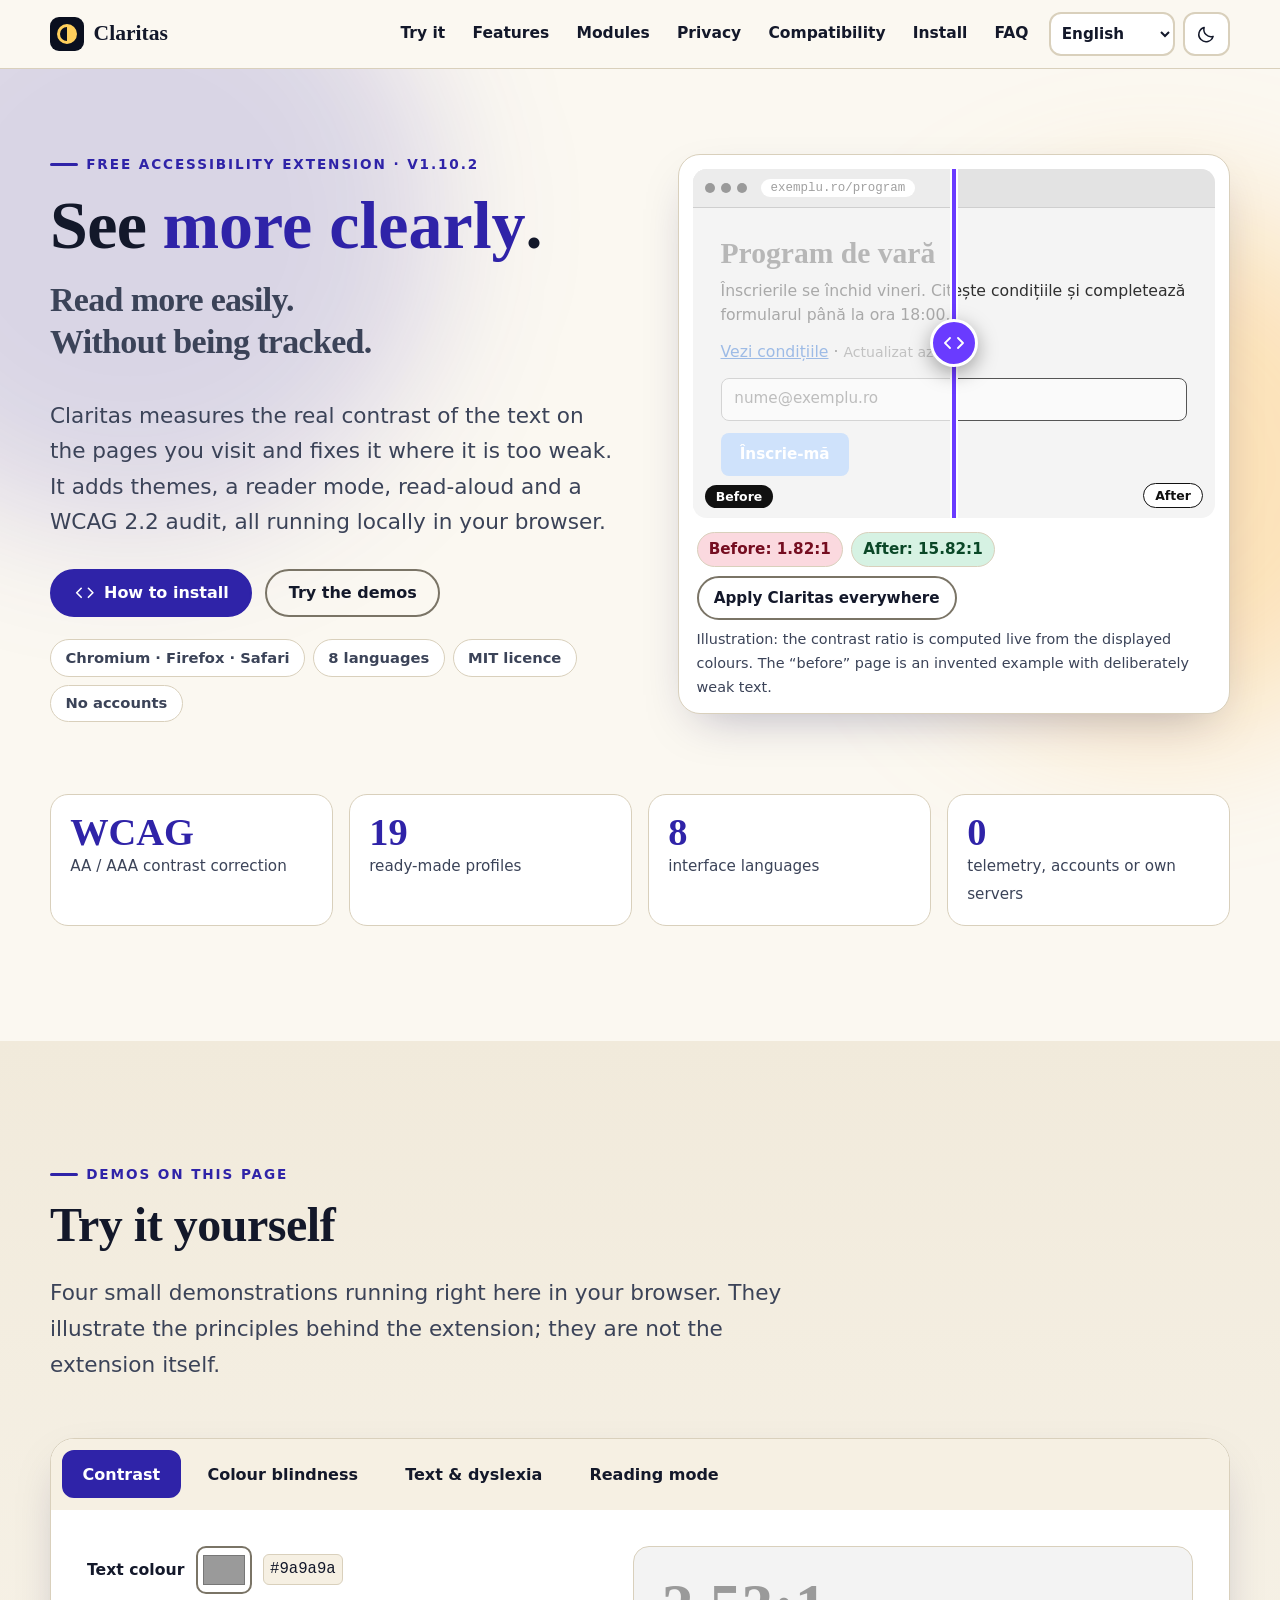
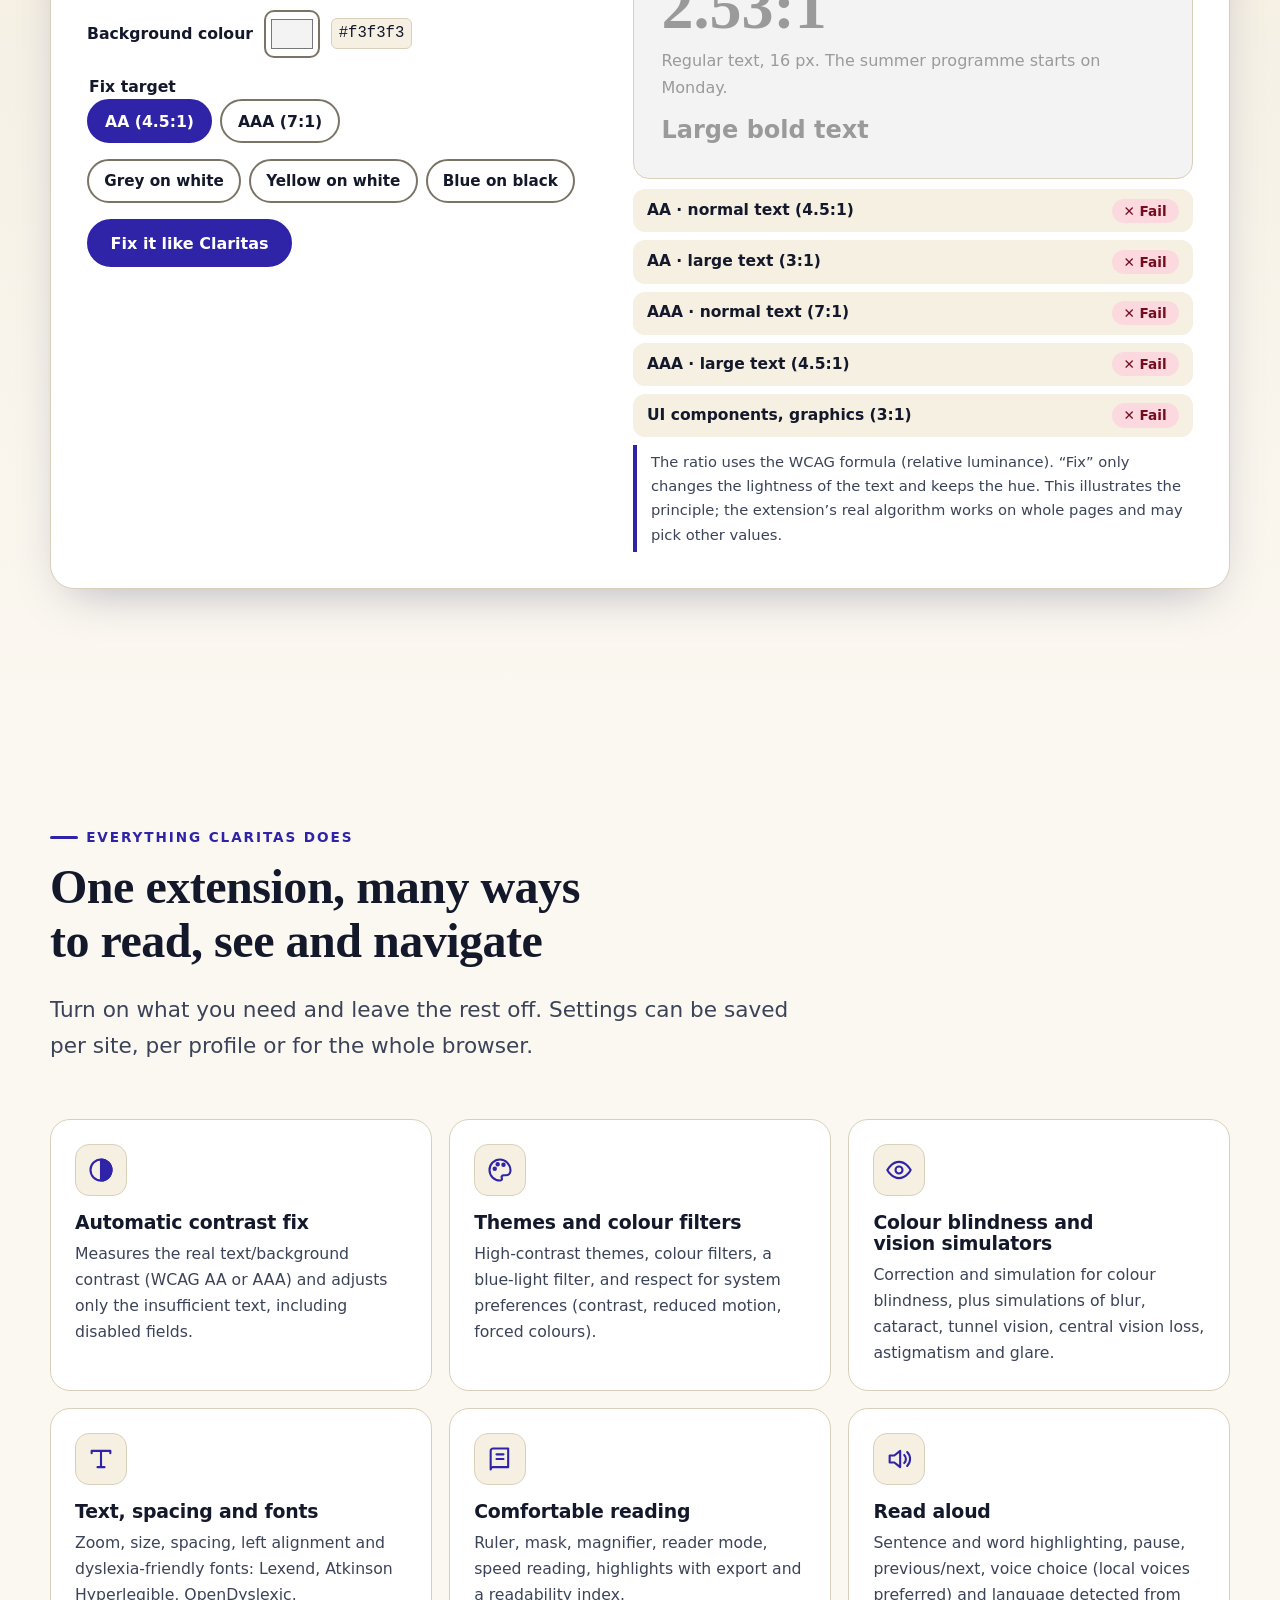
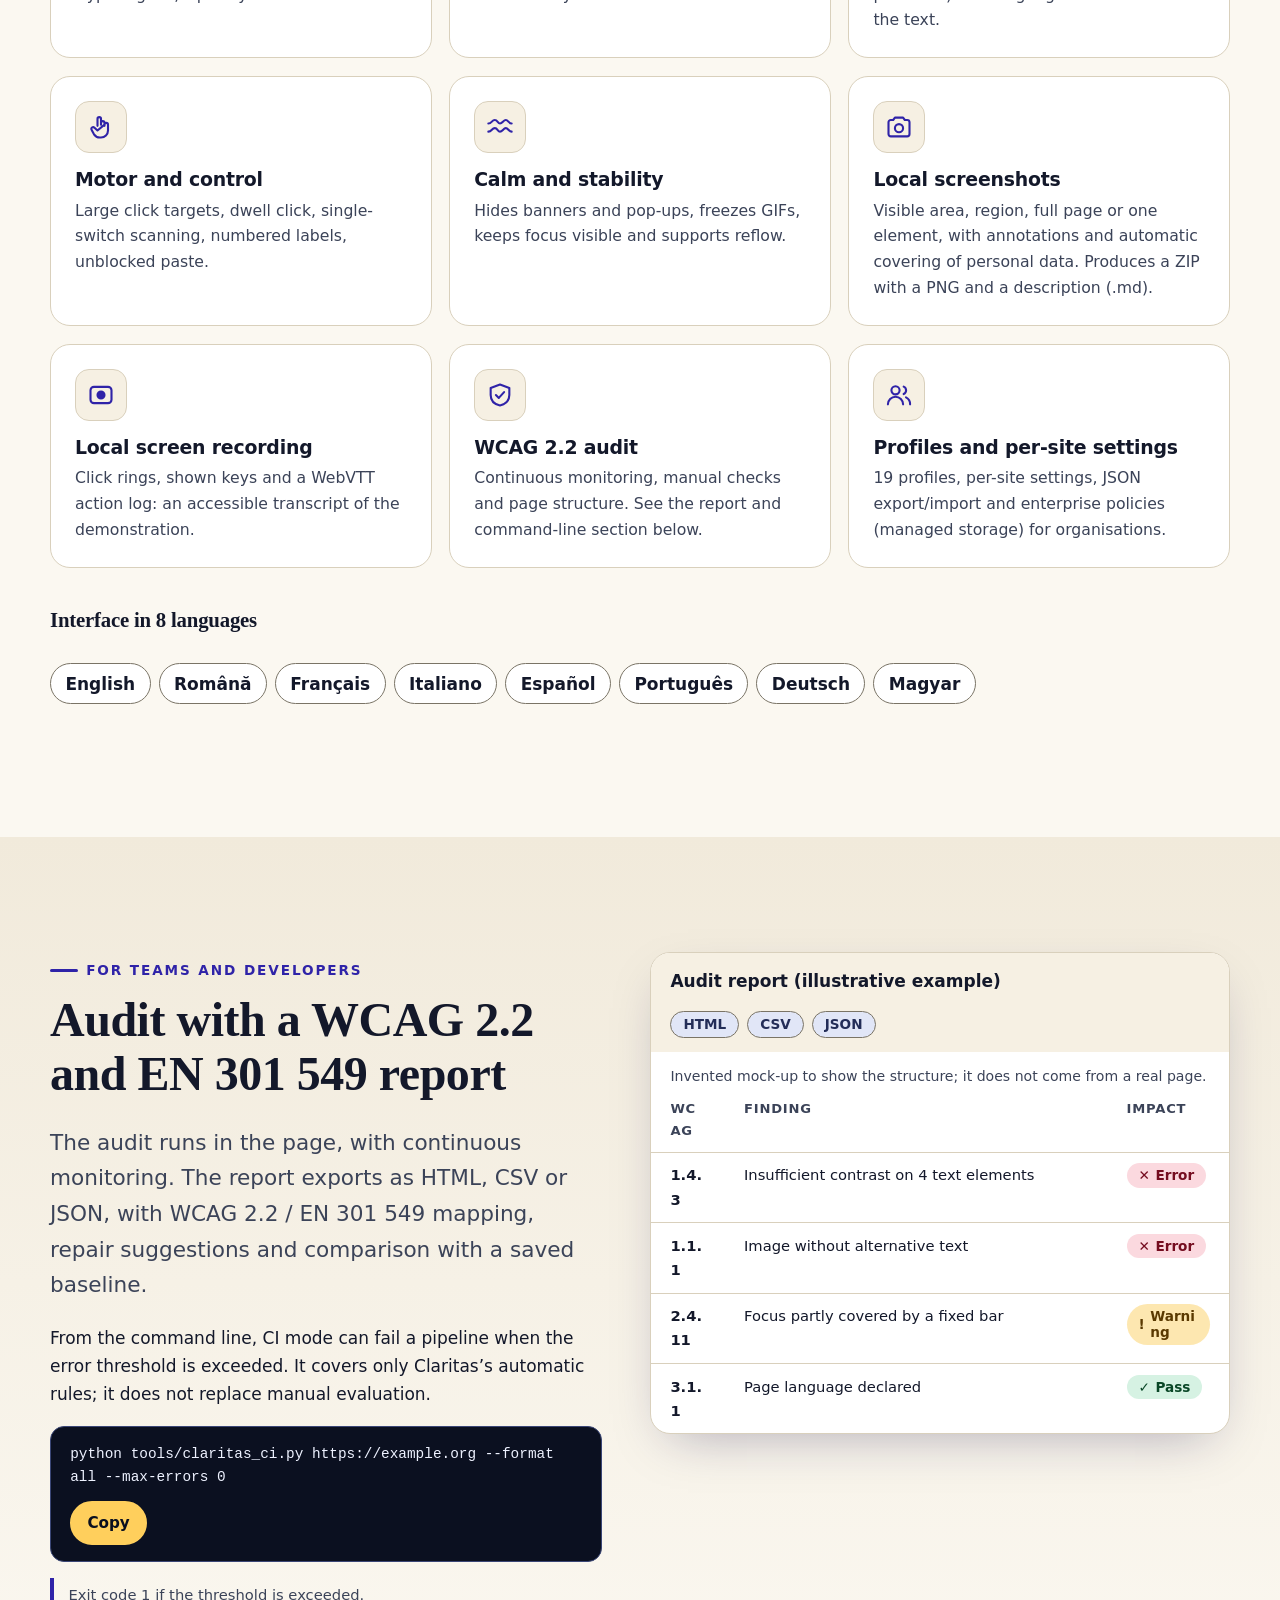
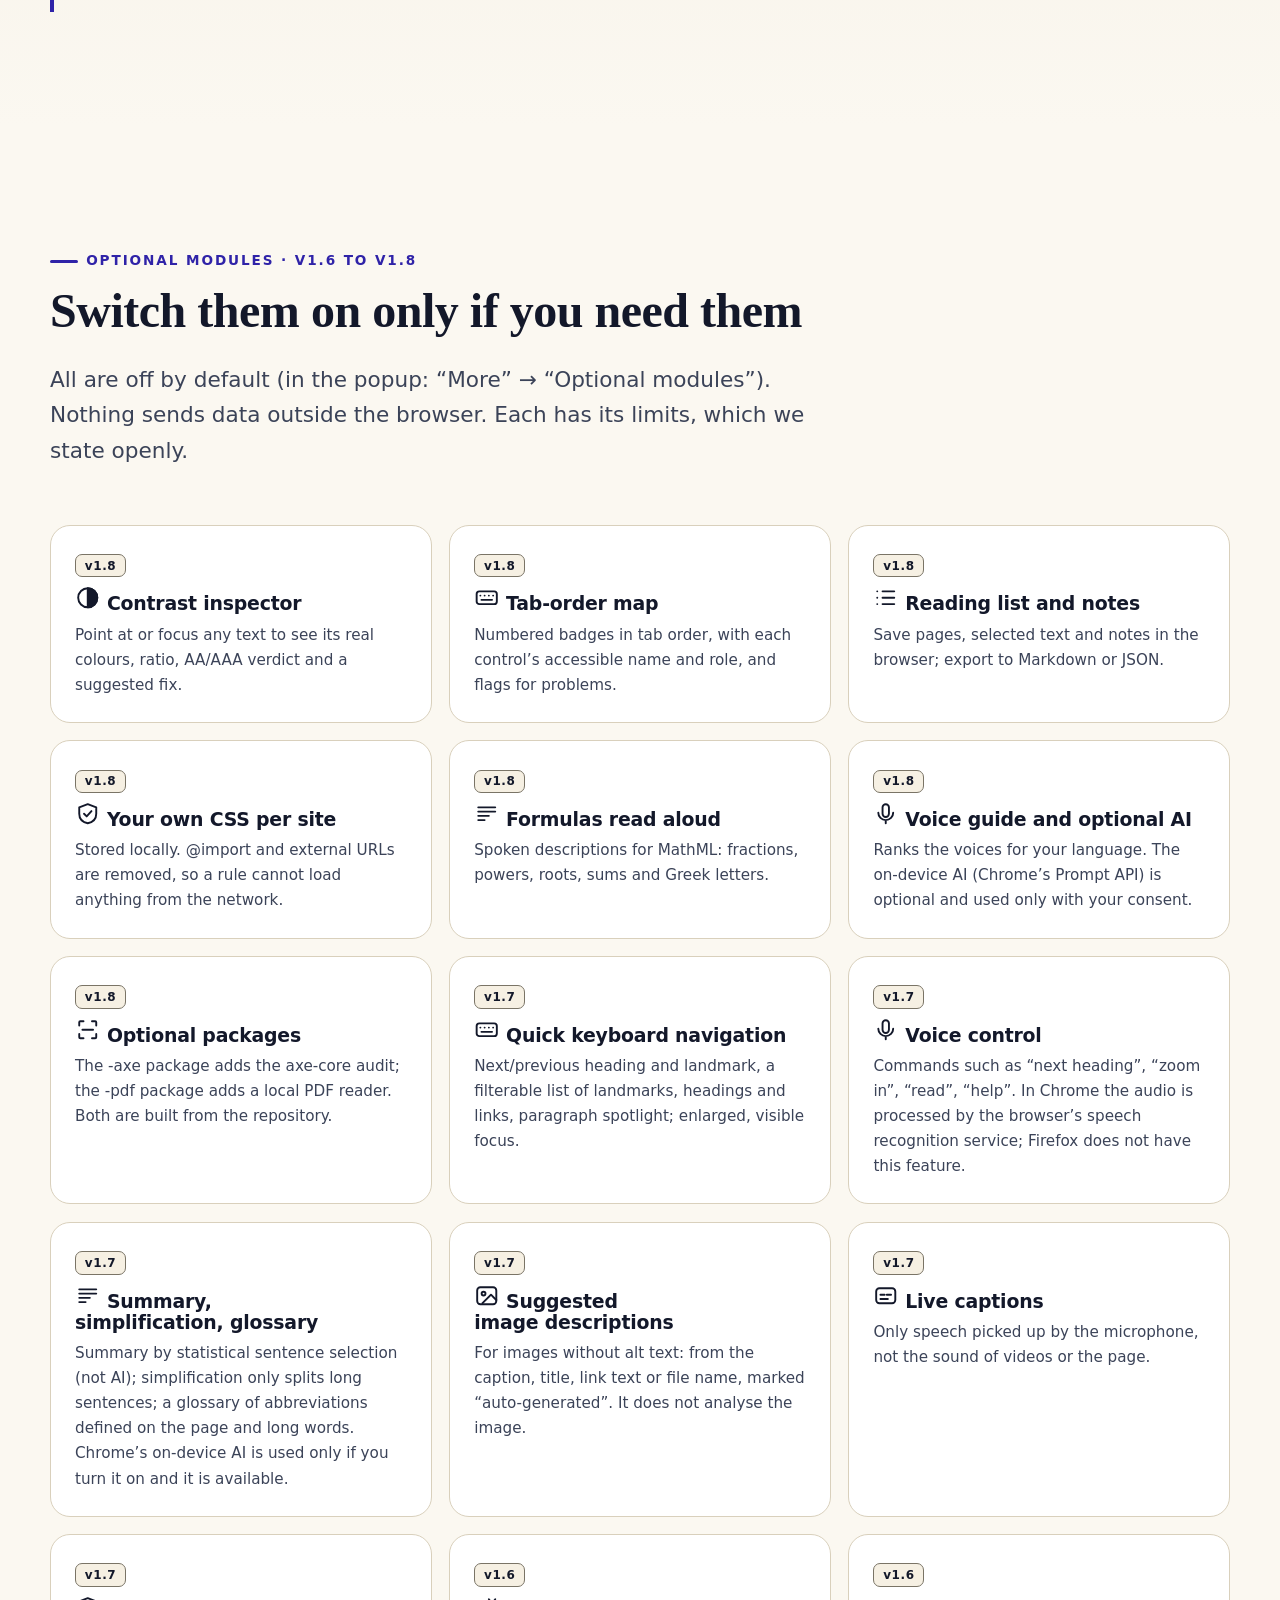
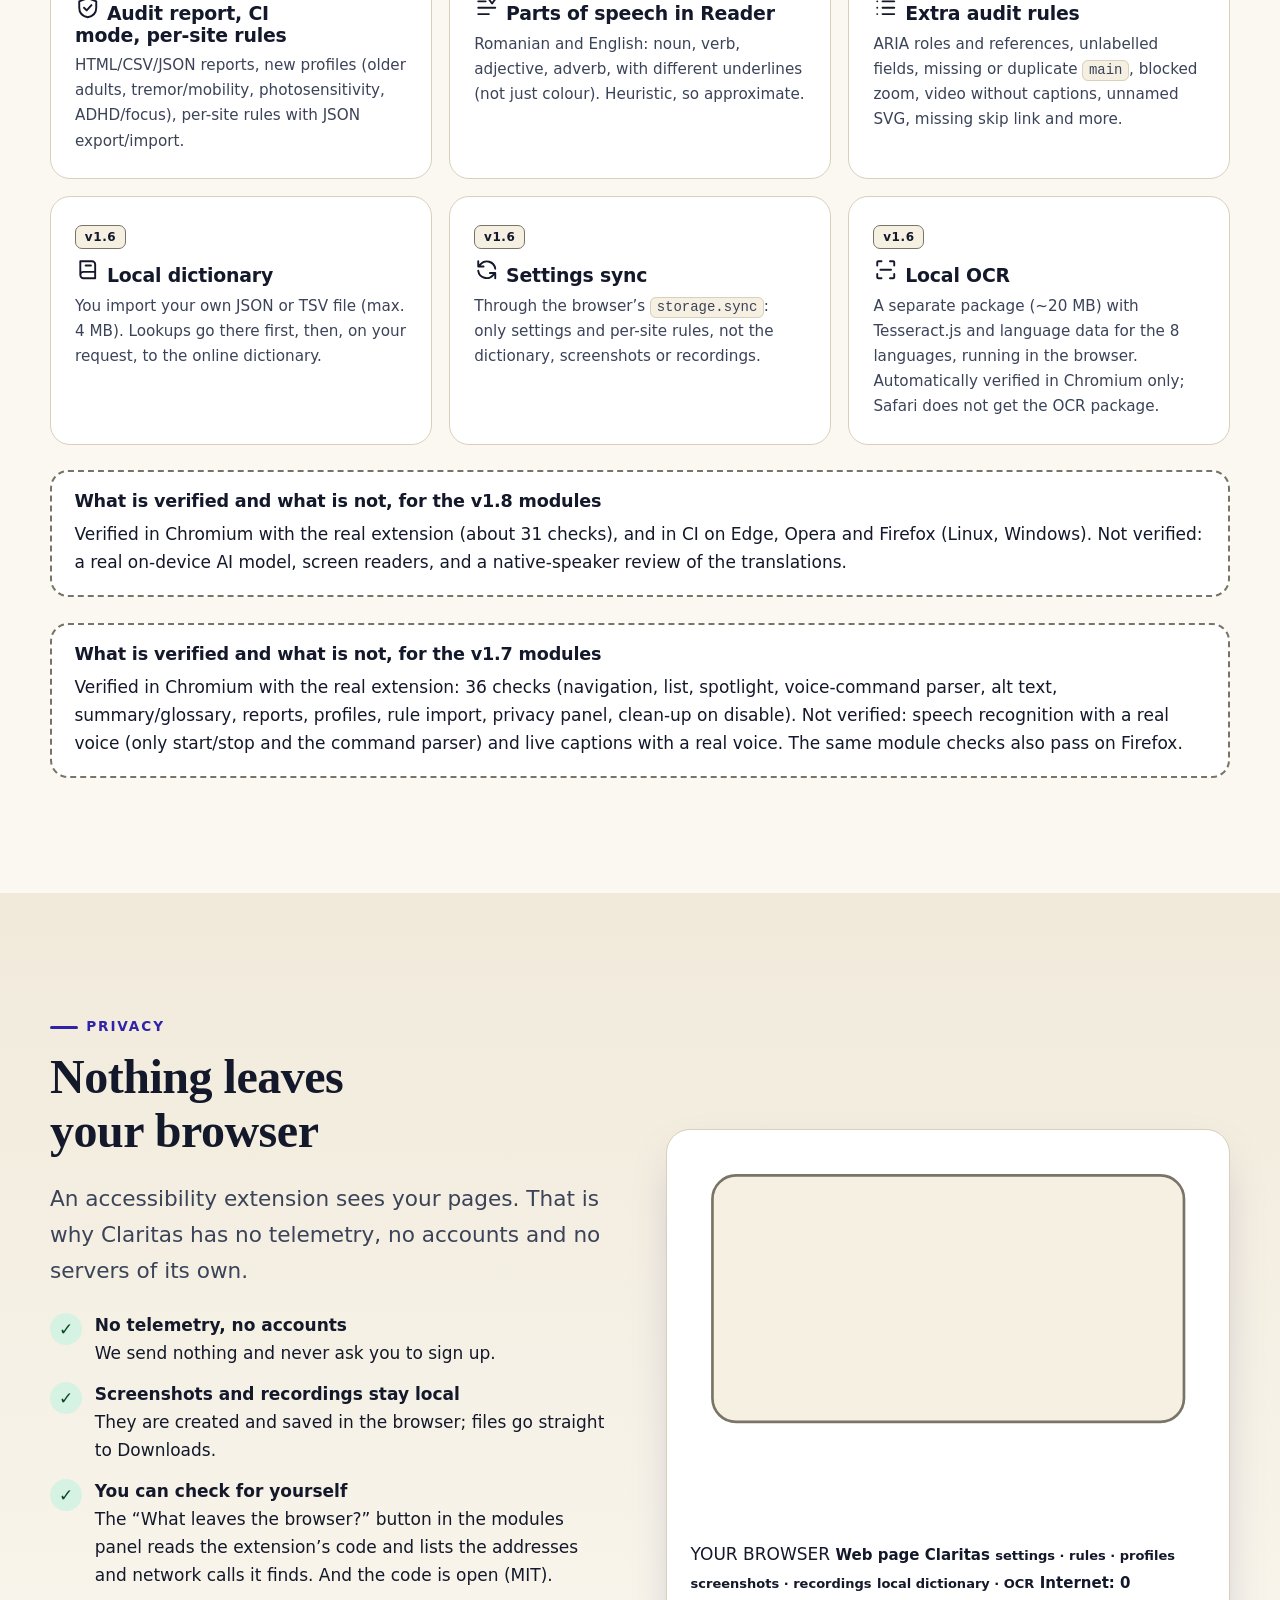
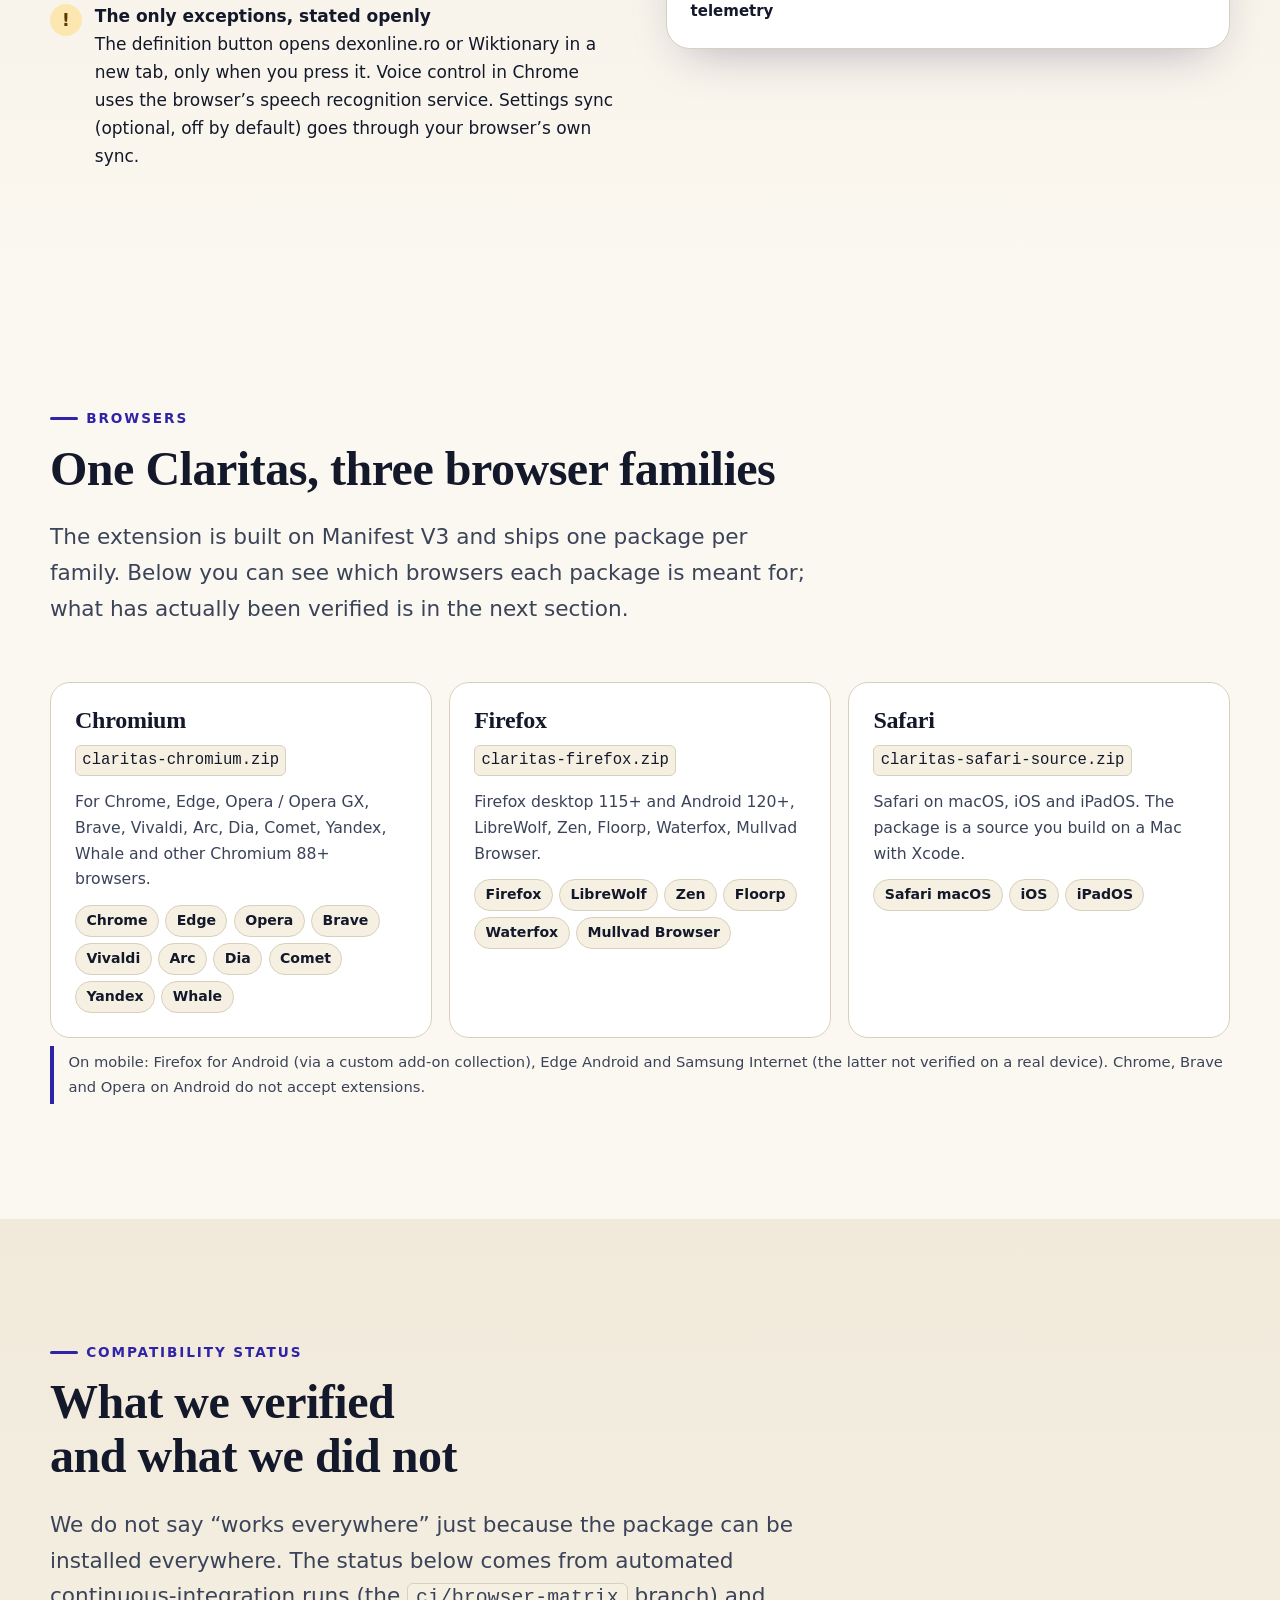
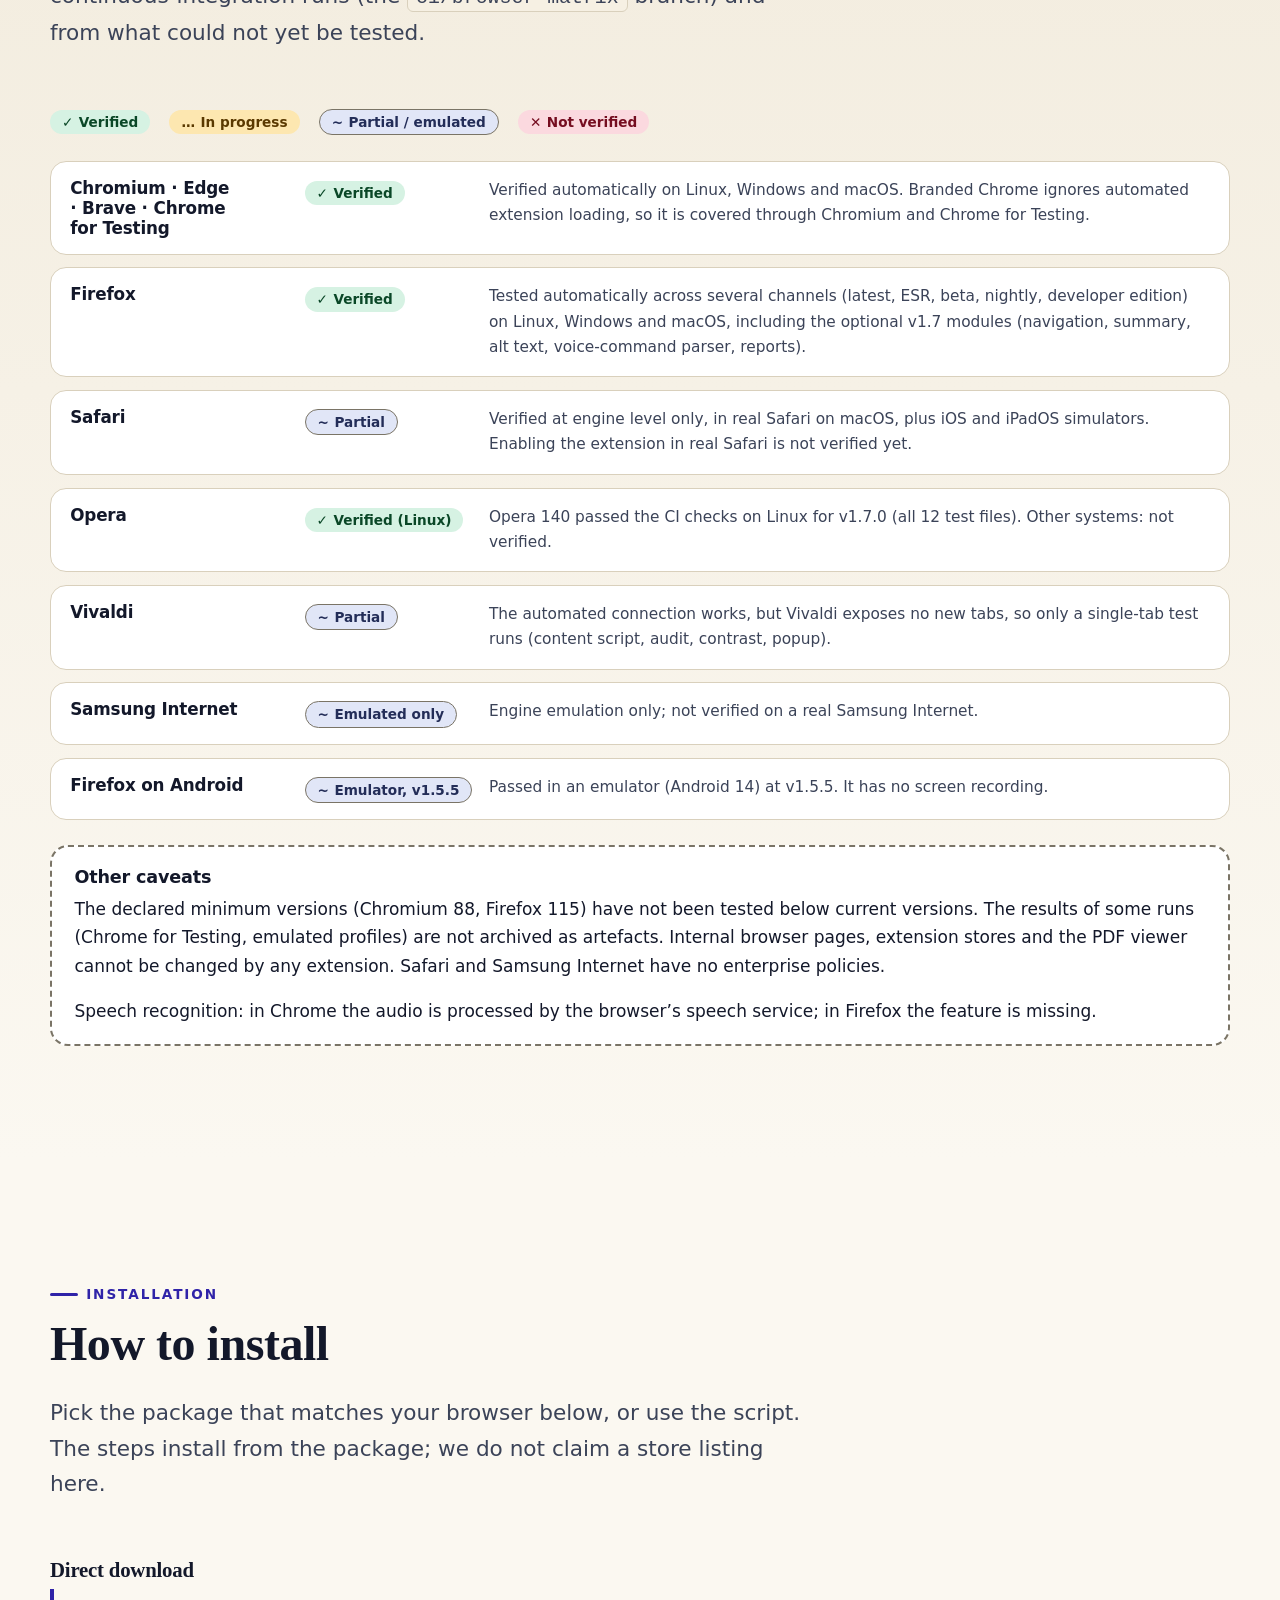
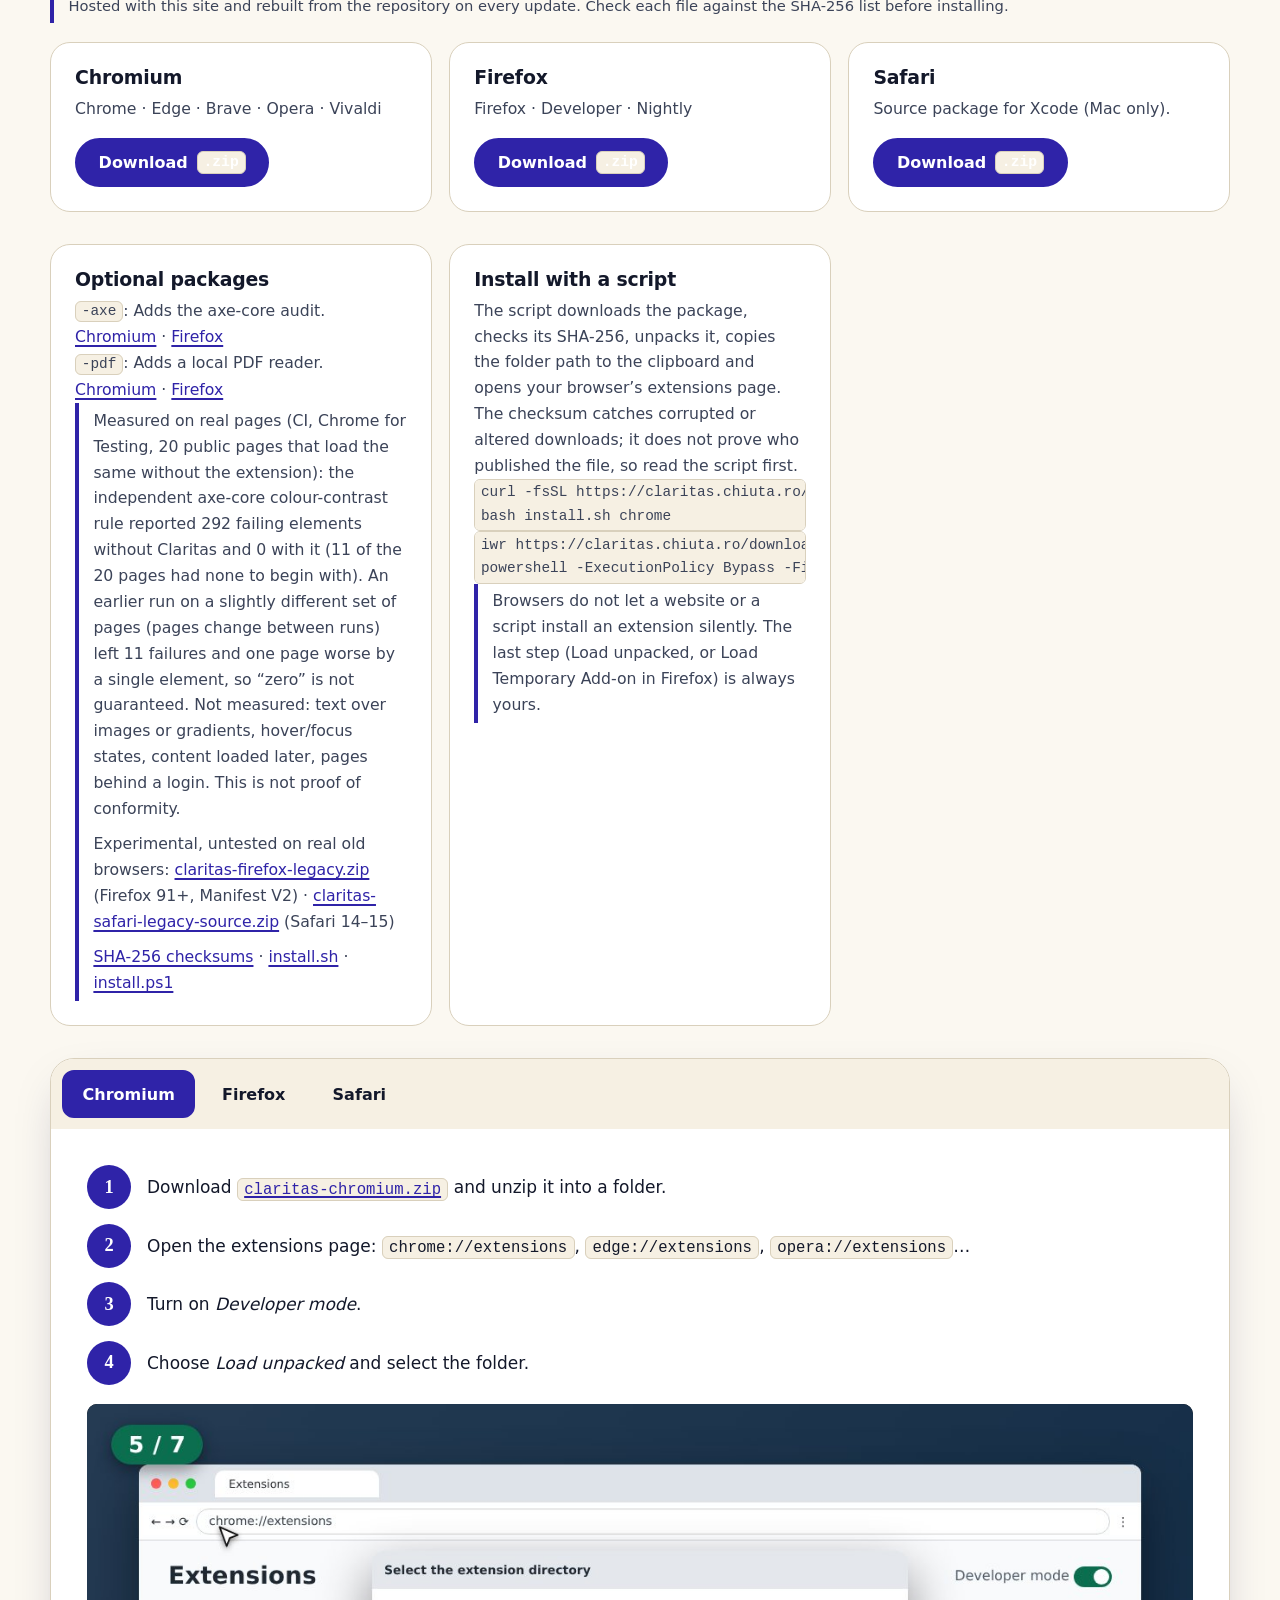
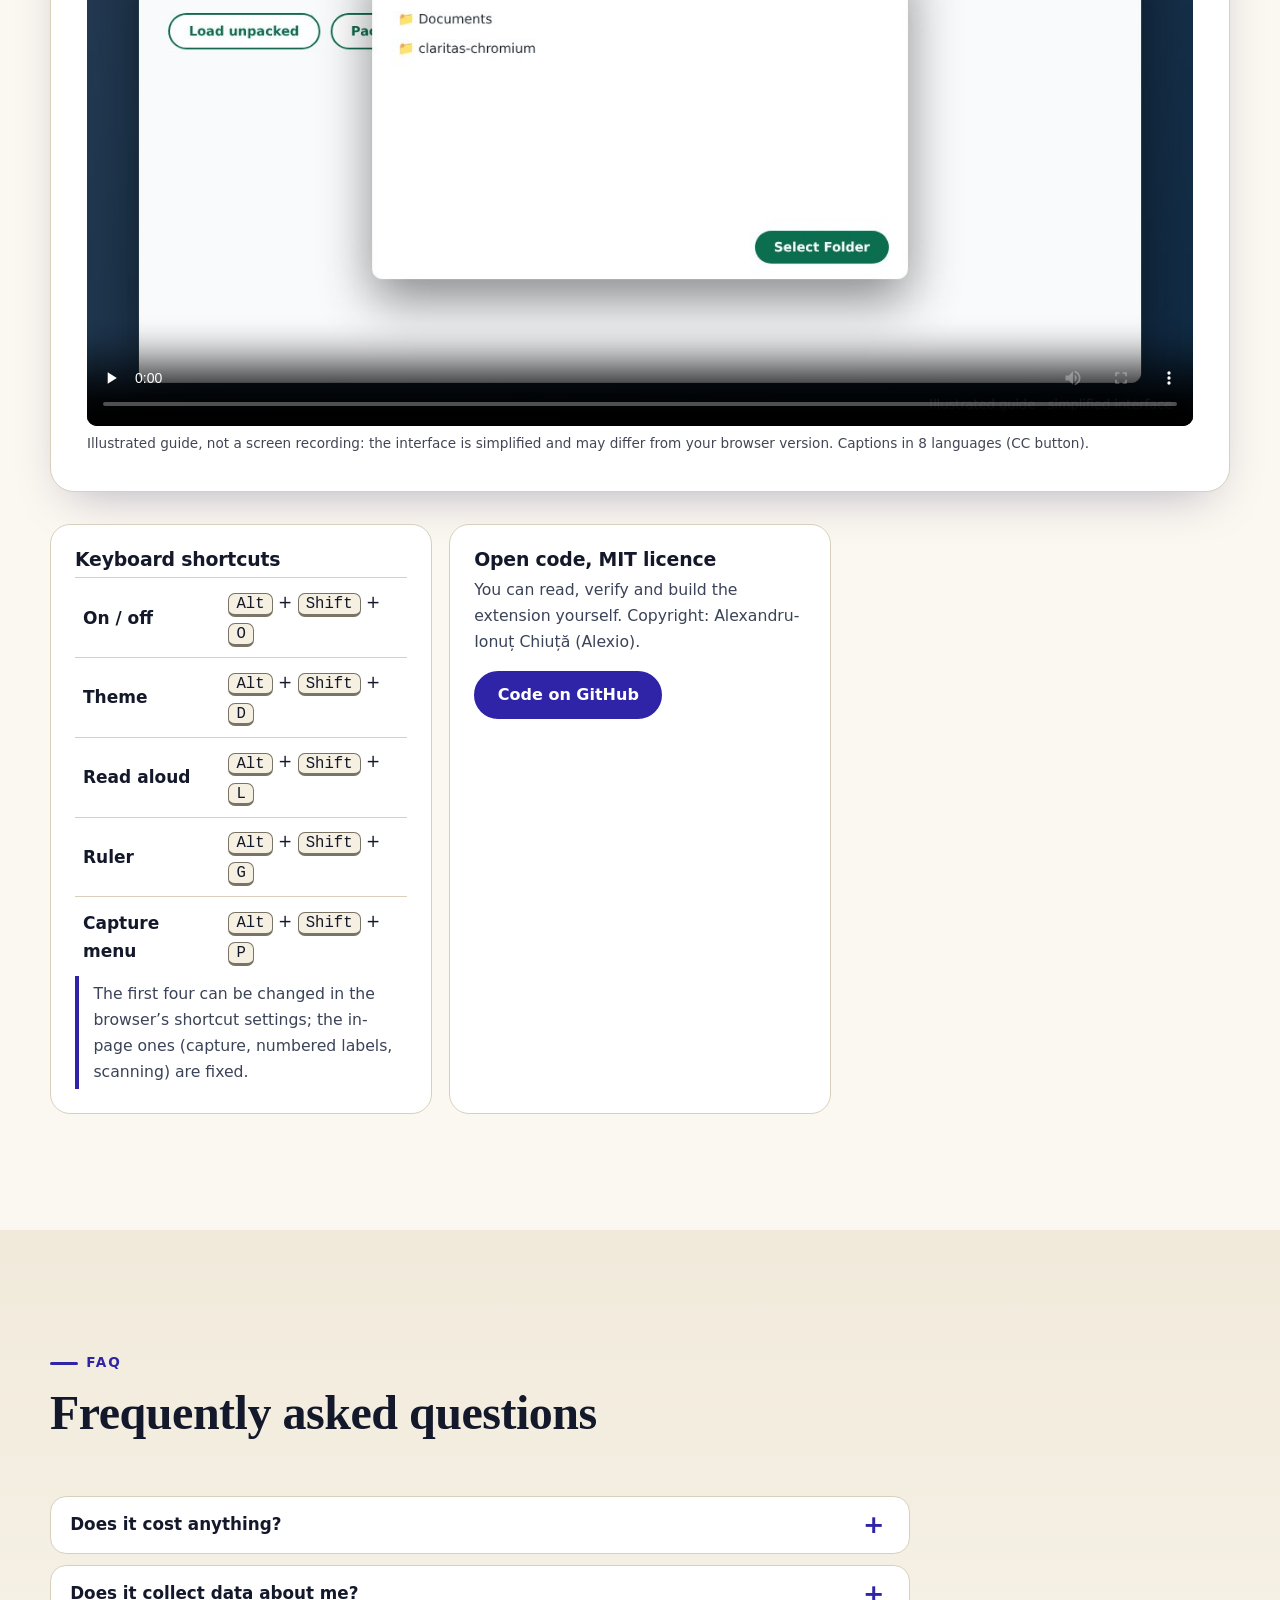
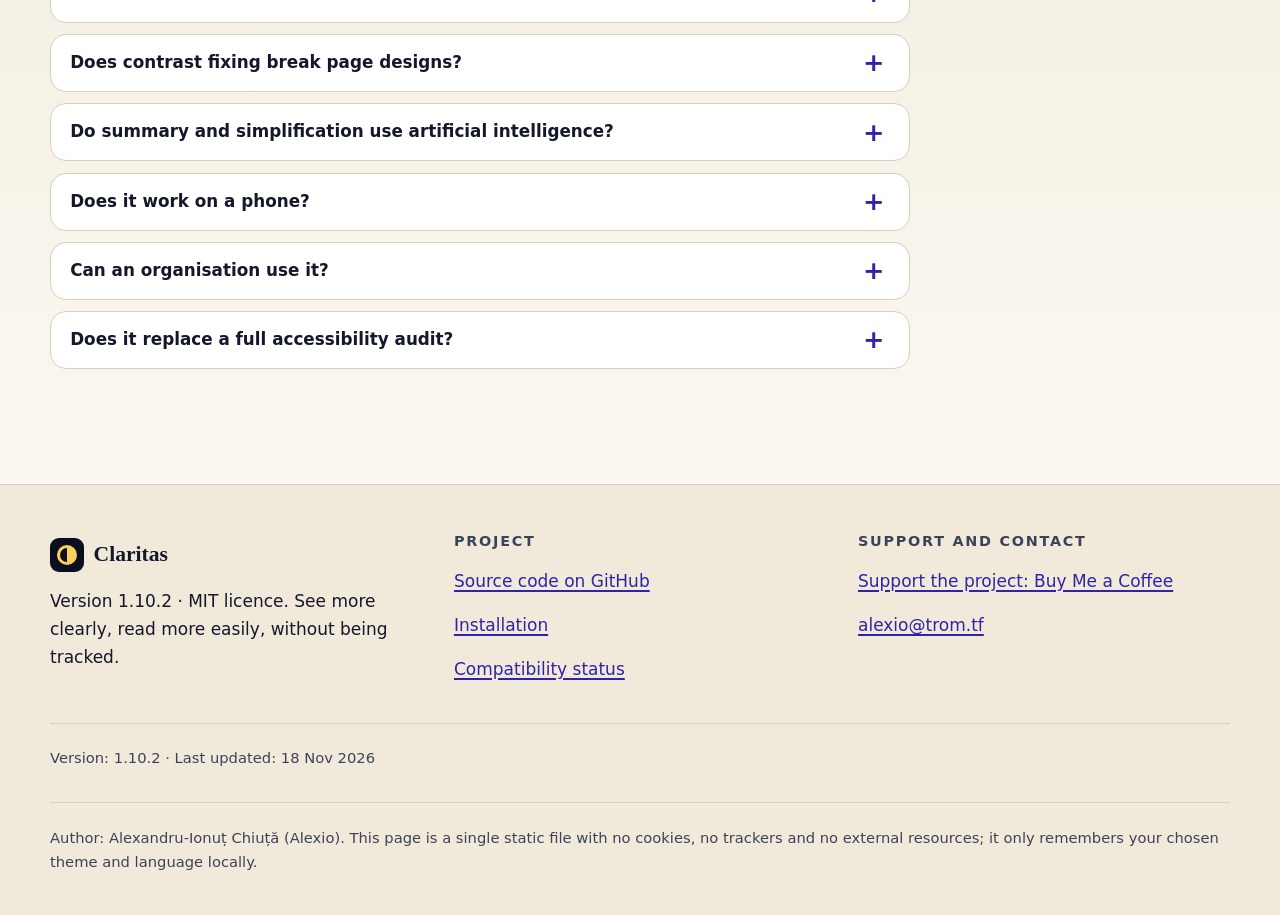
==== commit 18ffd5d1: "site: 958df00" ====
--- a/index.html
+++ b/index.html
@@ -2,6 +2,7 @@
 <html lang="ro" data-theme="auto">
 <head>
 <meta charset="utf-8">
+  <meta name="last-updated" content="2026-11-22">
 <!--fff:kit:start v=1 modules=core,store,view,a11y,share-->
 <meta name="fff-app" content="claritas">
 <meta name="fff-modules" content="core,store,view,a11y,share">
@@ -2514,7 +2515,7 @@
 <script type="application/json" id="fff-i18n">{"view":{"ro":{"bar":"Zoom și dimensiunea textului","in":"Mărește","out":"Micșorează","fit":"Zoom automat","zoom":"Zoom"},"en":{"bar":"Zoom and text size","in":"Zoom in","out":"Zoom out","fit":"Automatic zoom","zoom":"Zoom"},"fr":{"bar":"Zoom et taille du texte","in":"Agrandir","out":"Réduire","fit":"Zoom automatique","zoom":"Zoom"},"it":{"bar":"Zoom e dimensione del testo","in":"Ingrandisci","out":"Riduci","fit":"Zoom automatico","zoom":"Zoom"},"es":{"bar":"Zoom y tamaño del texto","in":"Ampliar","out":"Reducir","fit":"Zoom automático","zoom":"Zoom"},"pt":{"bar":"Zoom e tamanho do texto","in":"Ampliar","out":"Reduzir","fit":"Zoom automático","zoom":"Zoom"},"de":{"bar":"Zoom und Textgröße","in":"Vergrößern","out":"Verkleinern","fit":"Automatischer Zoom","zoom":"Zoom"},"hu":{"bar":"Nagyítás és szövegméret","in":"Nagyítás","out":"Kicsinyítés","fit":"Automatikus nagyítás","zoom":"Nagyítás"}},"a11y":{"ro":{"skip":"Sari la conținut","btn":"Accesibilitate","up":"Înapoi sus","t":"Opțiuni de accesibilitate","sz":"Mărimea textului","sm":"Mai mic","lg":"Mai mare","pc":"{n}%","hc":"Contrast ridicat","rm":"Fără animații","rf":"Text lizibil (spațiere mărită)","ul":"Linkuri subliniate, focus accentuat","tts":"🔊 Citește textul","tts2":"■ Oprește citirea","tth":"Citește textul selectat sau pe cel vizibil pe ecran.","tt0":"Citirea cu voce nu e disponibilă în acest browser.","ttn":"Nu am găsit text de citit pe ecran.","rs":"Resetează tot","cl":"Închide"},"en":{"skip":"Skip to content","btn":"Accessibility","up":"Back to top","t":"Accessibility options","sz":"Text size","sm":"Smaller","lg":"Larger","pc":"{n}%","hc":"High contrast","rm":"No animations","rf":"Readable text (wider spacing)","ul":"Underlined links, strong focus","tts":"🔊 Read the text","tts2":"■ Stop reading","tth":"Reads the selected text, or the text visible on screen.","tt0":"Speech is not available in this browser.","ttn":"No text to read on screen.","rs":"Reset all","cl":"Close"},"fr":{"skip":"Aller au contenu","btn":"Accessibilité","up":"Retour en haut","t":"Options d’accessibilité","sz":"Taille du texte","sm":"Plus petit","lg":"Plus grand","pc":"{n}%","hc":"Contraste élevé","rm":"Sans animations","rf":"Texte lisible (espacement élargi)","ul":"Liens soulignés, focus renforcé","tts":"🔊 Lire le texte","tts2":"■ Arrêter la lecture","tth":"Lit le texte sélectionné ou celui visible à l’écran.","tt0":"La lecture vocale n’est pas disponible dans ce navigateur.","ttn":"Aucun texte à lire à l’écran.","rs":"Tout réinitialiser","cl":"Fermer"},"it":{"skip":"Vai al contenuto","btn":"Accessibilità","up":"Torna su","t":"Opzioni di accessibilità","sz":"Dimensione del testo","sm":"Più piccolo","lg":"Più grande","pc":"{n}%","hc":"Contrasto elevato","rm":"Senza animazioni","rf":"Testo leggibile (spaziatura ampia)","ul":"Link sottolineati, focus marcato","tts":"🔊 Leggi il testo","tts2":"■ Ferma la lettura","tth":"Legge il testo selezionato o quello visibile sullo schermo.","tt0":"La lettura vocale non è disponibile in questo browser.","ttn":"Nessun testo da leggere sullo schermo.","rs":"Ripristina tutto","cl":"Chiudi"},"es":{"skip":"Saltar al contenido","btn":"Accesibilidad","up":"Volver arriba","t":"Opciones de accesibilidad","sz":"Tamaño del texto","sm":"Más pequeño","lg":"Más grande","pc":"{n}%","hc":"Contraste alto","rm":"Sin animaciones","rf":"Texto legible (espaciado amplio)","ul":"Enlaces subrayados, foco marcado","tts":"🔊 Leer el texto","tts2":"■ Detener la lectura","tth":"Lee el texto seleccionado o el visible en pantalla.","tt0":"La lectura en voz alta no está disponible en este navegador.","ttn":"No hay texto que leer en pantalla.","rs":"Restablecer todo","cl":"Cerrar"},"pt":{"skip":"Saltar para o conteúdo","btn":"Acessibilidade","up":"Voltar ao topo","t":"Opções de acessibilidade","sz":"Tamanho do texto","sm":"Mais pequeno","lg":"Maior","pc":"{n}%","hc":"Contraste elevado","rm":"Sem animações","rf":"Texto legível (espaçamento maior)","ul":"Ligações sublinhadas, foco reforçado","tts":"🔊 Ler o texto","tts2":"■ Parar a leitura","tth":"Lê o texto selecionado ou o visível no ecrã.","tt0":"A leitura em voz alta não está disponível neste navegador.","ttn":"Não há texto para ler no ecrã.","rs":"Repor tudo","cl":"Fechar"},"de":{"skip":"Zum Inhalt springen","btn":"Barrierefreiheit","up":"Nach oben","t":"Barrierefreiheits-Optionen","sz":"Textgröße","sm":"Kleiner","lg":"Größer","pc":"{n} %","hc":"Hoher Kontrast","rm":"Keine Animationen","rf":"Gut lesbarer Text (weiter Abstand)","ul":"Unterstrichene Links, starker Fokus","tts":"🔊 Text vorlesen","tts2":"■ Vorlesen beenden","tth":"Liest den markierten oder den sichtbaren Text vor.","tt0":"Sprachausgabe ist in diesem Browser nicht verfügbar.","ttn":"Kein Text zum Vorlesen auf dem Bildschirm.","rs":"Alles zurücksetzen","cl":"Schließen"},"hu":{"skip":"Ugrás a tartalomra","btn":"Hozzáférhetőség","up":"Vissza a tetejére","t":"Hozzáférhetőségi beállítások","sz":"Szövegméret","sm":"Kisebb","lg":"Nagyobb","pc":"{n}%","hc":"Magas kontraszt","rm":"Animációk nélkül","rf":"Olvasható szöveg (tágabb térköz)","ul":"Aláhúzott linkek, erős fókusz","tts":"🔊 Szöveg felolvasása","tts2":"■ Felolvasás leállítása","tth":"Felolvassa a kijelölt vagy a képernyőn látható szöveget.","tt0":"A hangfelolvasás nem érhető el ebben a böngészőben.","ttn":"Nincs felolvasható szöveg a képernyőn.","rs":"Minden visszaállítása","cl":"Bezárás"}},"share":{"ro":{"bar":"Distribuie pe rețele","share":"Distribuie pe {n}","native":"Distribuie…","copy":"Copiază linkul","copied":"Link copiat","copyfail":"Nu am putut copia linkul","close":"Ascunde butoanele de distribuire","open":"Arată butoanele de distribuire","n_mail":"E-mail","n_wa":"WhatsApp","n_tg":"Telegram","n_fb":"Facebook","n_x":"X","n_in":"LinkedIn"},"en":{"bar":"Share on social networks","share":"Share on {n}","native":"Share…","copy":"Copy link","copied":"Link copied","copyfail":"Could not copy the link","close":"Hide share buttons","open":"Show share buttons","n_mail":"Email","n_wa":"WhatsApp","n_tg":"Telegram","n_fb":"Facebook","n_x":"X","n_in":"LinkedIn"},"fr":{"bar":"Partager sur les réseaux","share":"Partager sur {n}","native":"Partager…","copy":"Copier le lien","copied":"Lien copié","copyfail":"Impossible de copier le lien","close":"Masquer les boutons de partage","open":"Afficher les boutons de partage","n_mail":"E-mail","n_wa":"WhatsApp","n_tg":"Telegram","n_fb":"Facebook","n_x":"X","n_in":"LinkedIn"},"it":{"bar":"Condividi sui social","share":"Condividi su {n}","native":"Condividi…","copy":"Copia il link","copied":"Link copiato","copyfail":"Impossibile copiare il link","close":"Nascondi i pulsanti di condivisione","open":"Mostra i pulsanti di condivisione","n_mail":"E-mail","n_wa":"WhatsApp","n_tg":"Telegram","n_fb":"Facebook","n_x":"X","n_in":"LinkedIn"},"es":{"bar":"Compartir en redes","share":"Compartir en {n}","native":"Compartir…","copy":"Copiar el enlace","copied":"Enlace copiado","copyfail":"No se pudo copiar el enlace","close":"Ocultar los botones de compartir","open":"Mostrar los botones de compartir","n_mail":"Correo electrónico","n_wa":"WhatsApp","n_tg":"Telegram","n_fb":"Facebook","n_x":"X","n_in":"LinkedIn"},"pt":{"bar":"Partilhar nas redes","share":"Partilhar no {n}","native":"Partilhar…","copy":"Copiar a ligação","copied":"Ligação copiada","copyfail":"Não foi possível copiar a ligação","close":"Ocultar os botões de partilha","open":"Mostrar os botões de partilha","n_mail":"E-mail","n_wa":"WhatsApp","n_tg":"Telegram","n_fb":"Facebook","n_x":"X","n_in":"LinkedIn"},"de":{"bar":"In sozialen Netzwerken teilen","share":"Auf {n} teilen","native":"Teilen…","copy":"Link kopieren","copied":"Link kopiert","copyfail":"Link konnte nicht kopiert werden","close":"Teilen-Schaltflächen ausblenden","open":"Teilen-Schaltflächen anzeigen","n_mail":"E-Mail","n_wa":"WhatsApp","n_tg":"Telegram","n_fb":"Facebook","n_x":"X","n_in":"LinkedIn"},"hu":{"bar":"Megosztás a közösségi oldalakon","share":"Megosztás: {n}","native":"Megosztás…","copy":"Hivatkozás másolása","copied":"Hivatkozás másolva","copyfail":"A hivatkozás másolása nem sikerült","close":"Megosztó gombok elrejtése","open":"Megosztó gombok megjelenítése","n_mail":"E-mail","n_wa":"WhatsApp","n_tg":"Telegram","n_fb":"Facebook","n_x":"X","n_in":"LinkedIn"}}}</script>
 <!--fff:kit:end-->
 <link rel="canonical" href="https://claritas.chiuta.ro/">
-<meta http-equiv="Content-Security-Policy" content="default-src 'none'; script-src 'unsafe-inline'; style-src 'unsafe-inline'; img-src 'self' data:; font-src data:; media-src 'self' data: blob:; connect-src 'none'; base-uri 'none'; form-action 'none'">
+<meta http-equiv="Content-Security-Policy" content="default-src 'none'; script-src 'unsafe-inline'; style-src 'unsafe-inline'; img-src 'self' data:; font-src data:; media-src 'self' data: blob:; connect-src 'none'; base-uri 'none'; form-action 'none'; upgrade-insecure-requests">
 
 <meta name="viewport" content="width=device-width, initial-scale=1">
 <title>Claritas — extensie de accesibilitate: vezi mai clar, citește mai ușor</title>
